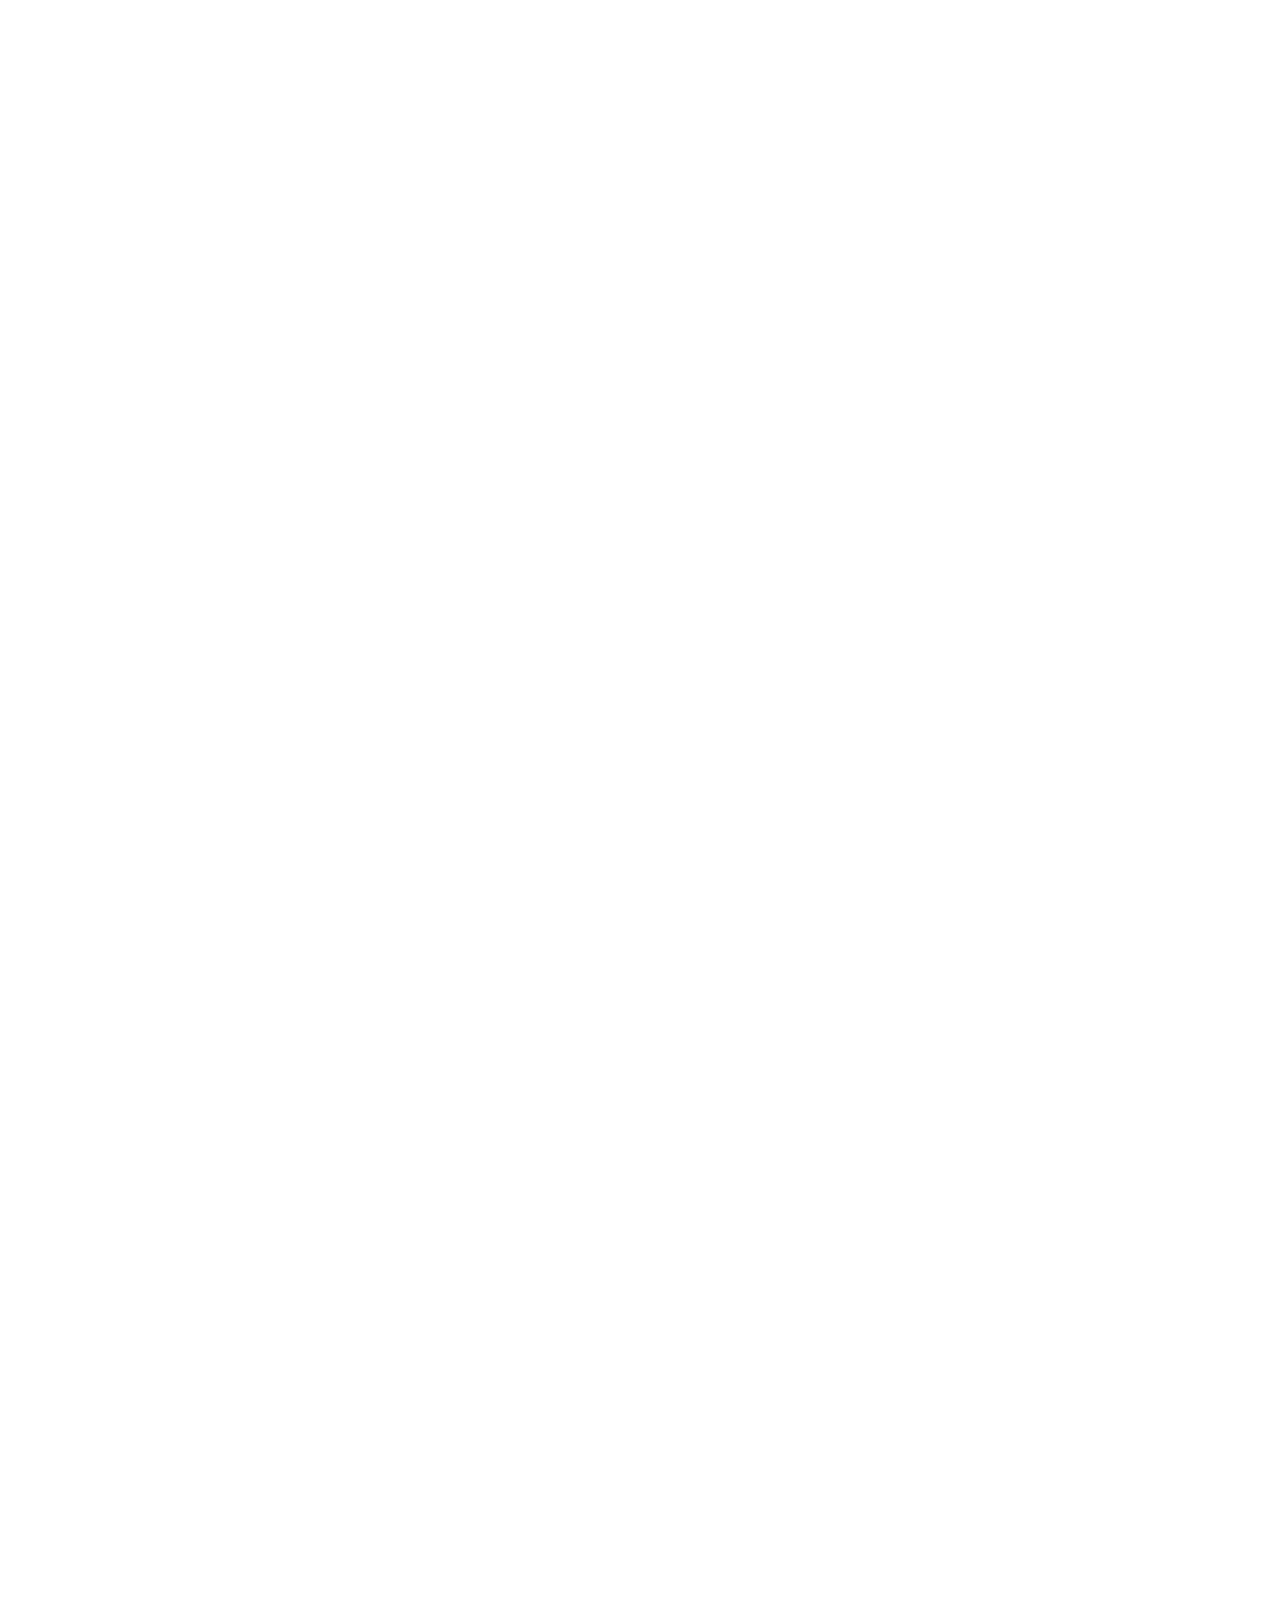
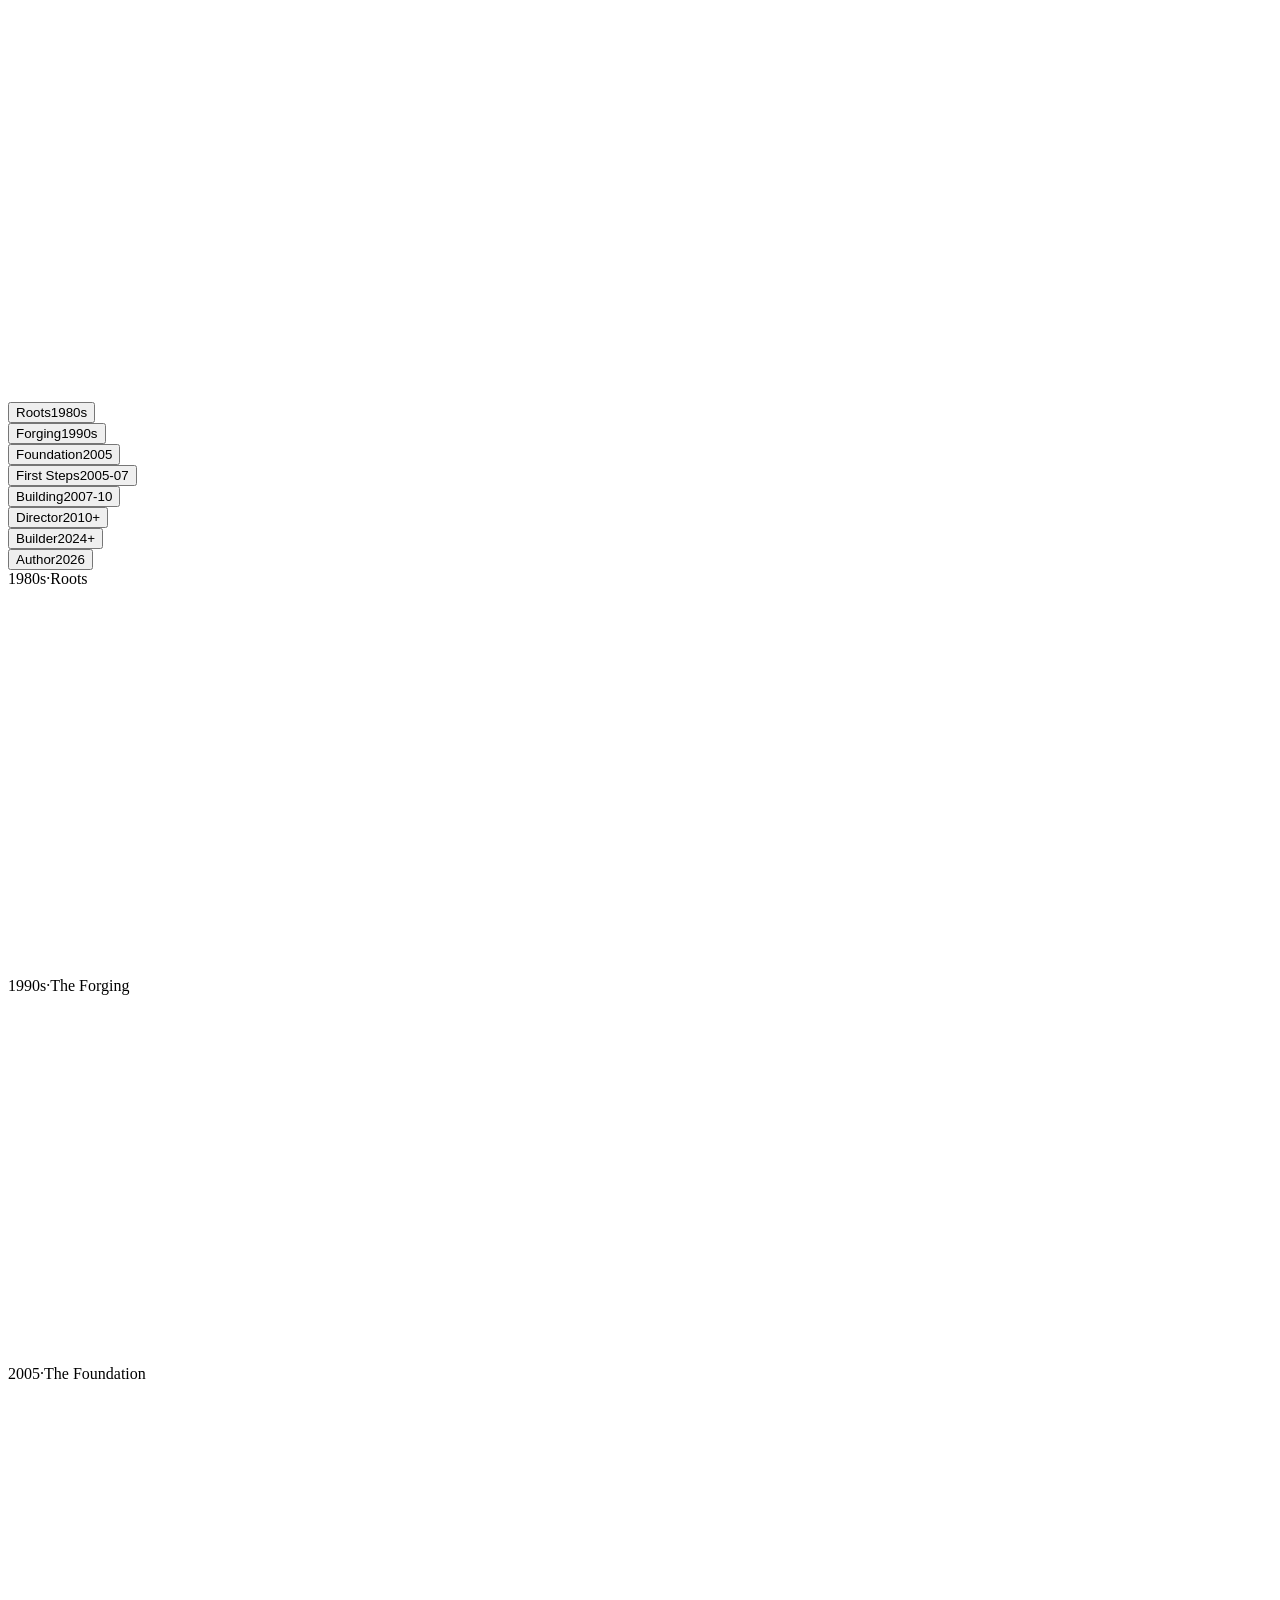
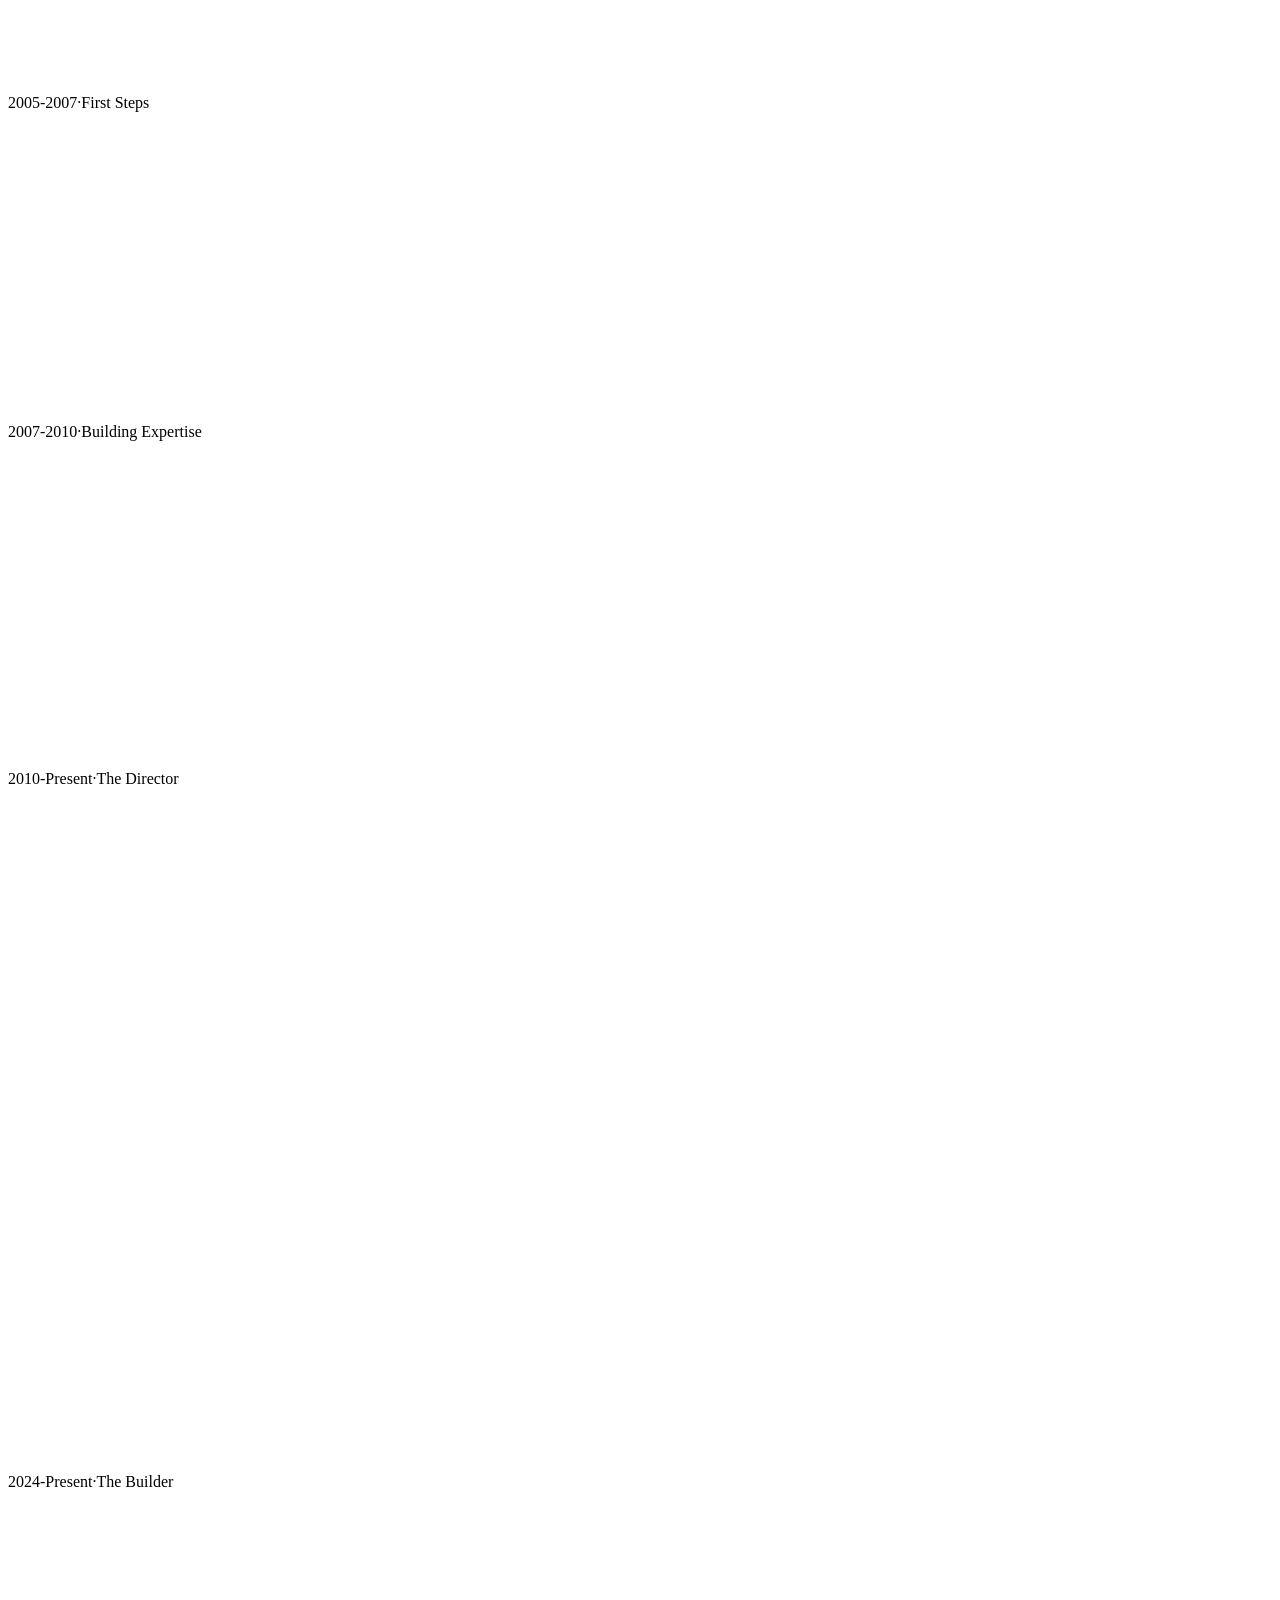
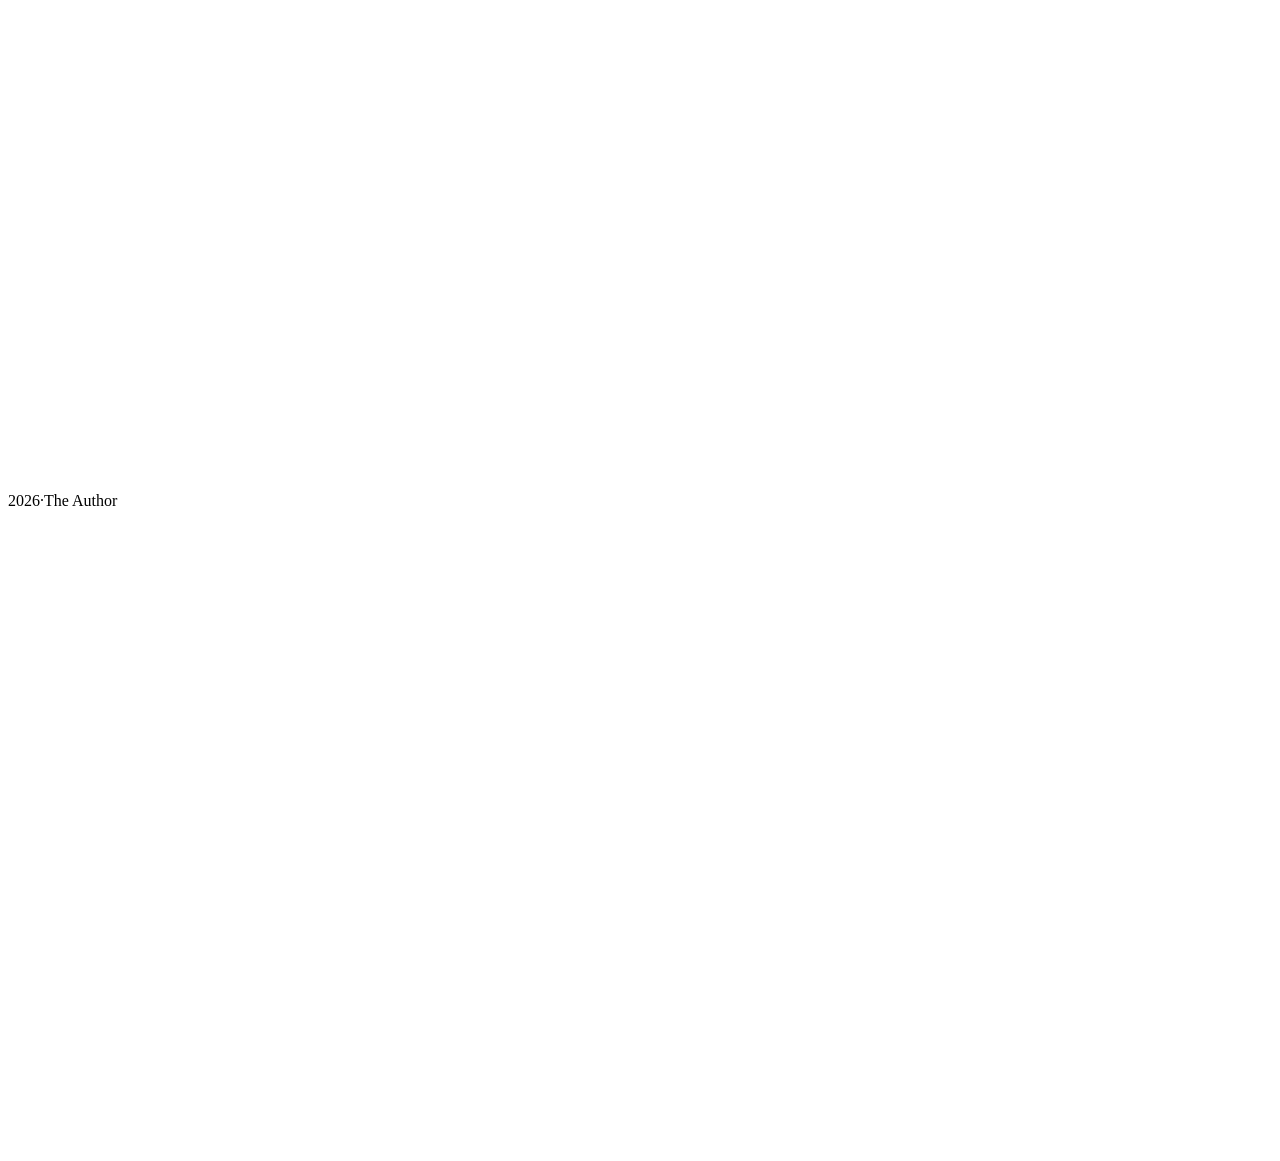
==== index.html @ b2d42f62 "Deploy personal portfolio website" ====
<!DOCTYPE html><!--eFrPJPmHmea_hoMOXpNNW--><html lang="en"><head><meta charSet="utf-8"/><meta name="viewport" content="width=device-width, initial-scale=1"/><link rel="preload" href="/github.io/_next/static/media/797e433ab948586e-s.p.479bea2b.woff2" as="font" crossorigin="" type="font/woff2"/><link rel="preload" href="/github.io/_next/static/media/caa3a2e1cccd8315-s.p.3b6cae6d.woff2" as="font" crossorigin="" type="font/woff2"/><link rel="preload" as="image" href="/github.io/images/illustrations/hero-portrait.png"/><link rel="preload" as="image" href="/github.io/images/illustrations/childhood.png"/><link rel="preload" as="image" href="/github.io/images/illustrations/sainik.png"/><link rel="preload" as="image" href="/github.io/images/illustrations/graduation.png"/><link rel="preload" as="image" href="/github.io/images/illustrations/sutherland.png"/><link rel="preload" as="image" href="/github.io/images/illustrations/knoah.png"/><link rel="preload" as="image" href="/github.io/images/illustrations/director.png"/><link rel="preload" as="image" href="/github.io/images/illustrations/denial-doctor.png"/><link rel="preload" as="image" href="/github.io/images/illustrations/author.png"/><link rel="stylesheet" href="/github.io/_next/static/chunks/a7d5d0791c8c6223.css" data-precedence="next"/><link rel="stylesheet" href="/github.io/_next/static/chunks/7d61d941de2a1271.css" data-precedence="next"/><link rel="preload" as="script" fetchPriority="low" href="/github.io/_next/static/chunks/c39637bc9d8cb116.js"/><script src="/github.io/_next/static/chunks/771dedee3f5e1621.js" async=""></script><script src="/github.io/_next/static/chunks/12015a472469f6fb.js" async=""></script><script src="/github.io/_next/static/chunks/turbopack-f54298e5271781c5.js" async=""></script><script src="/github.io/_next/static/chunks/2f236954d6a65e12.js" async=""></script><script src="/github.io/_next/static/chunks/4b935edd0cea1ee3.js" async=""></script><script src="/github.io/_next/static/chunks/1c577ec45ff4c3f3.js" async=""></script><script src="/github.io/_next/static/chunks/163d9e8015c7da01.js" async=""></script><meta name="next-size-adjust" content=""/><title>Rajesh Kantubhukta | RCM Director, Builder, Author</title><meta name="description" content="16 Years Transforming US Healthcare RCM Through AI-Driven Solutions. Director of Revenue Cycle Operations, Founder of Denial Doctor, Author of The $50K Leak."/><meta name="author" content="Rajesh Kantubhukta"/><meta name="keywords" content="Rajesh Kantubhukta,RCM Director,Revenue Cycle Management,Healthcare AI,Denial Doctor,The $50K Leak,Dharma Solutions"/><meta property="og:title" content="Rajesh Kantubhukta | RCM Director, Builder, Author"/><meta property="og:description" content="16 Years Transforming US Healthcare RCM Through AI-Driven Solutions"/><meta property="og:type" content="website"/><meta name="twitter:card" content="summary"/><meta name="twitter:title" content="Rajesh Kantubhukta | RCM Director, Builder, Author"/><meta name="twitter:description" content="16 Years Transforming US Healthcare RCM Through AI-Driven Solutions"/><link rel="icon" href="/logo.svg"/><script src="/github.io/_next/static/chunks/a6dad97d9634a72d.js" noModule=""></script></head><body class="geist_a71539c9-module__T19VSG__variable geist_mono_8d43a2aa-module__8Li5zG__variable antialiased bg-background text-foreground"><div hidden=""><!--$--><!--/$--></div><div class="min-h-screen bg-[#0a0a0f] text-[#f5f5f5]"><section class="relative min-h-screen flex items-center justify-center overflow-hidden"><div class="absolute inset-0 bg-gradient-to-b from-[#0a0a0f] via-[#0d1117] to-[#0a0a0f]"></div><div class="absolute inset-0 bg-[radial-gradient(ellipse_at_center,rgba(196,148,58,0.06)_0%,transparent_70%)]"></div><canvas class="absolute inset-0 z-0 pointer-events-none" aria-hidden="true"></canvas><div class="relative z-10 w-full max-w-7xl mx-auto px-4 sm:px-6 lg:px-8 flex flex-col lg:flex-row items-center justify-between gap-8 lg:gap-16"><div class="flex-1 text-center lg:text-left"><div style="opacity:0;transform:translateY(30px)"><p class="text-[#e5b94e] font-mono text-sm sm:text-base tracking-[0.3em] uppercase mb-4 opacity-80">Director · Builder · Author</p></div><h1 class="font-mono text-5xl sm:text-6xl md:text-7xl lg:text-8xl font-bold text-[#c4943a] gold-text-glow tracking-tight" style="opacity:0;transform:translateY(40px)">RAJESH</h1><div style="opacity:0;transform:translateY(30px)"><p class="text-xl sm:text-2xl md:text-3xl font-light text-[#f5f5f5]/80 mt-2 tracking-wide">Kantubhukta</p></div><div style="opacity:0;transform:translateY(30px)"><p class="text-[#d4a843] text-base sm:text-lg md:text-xl mt-6 font-mono">Director of Revenue Cycle Operations</p></div><div class="mt-6 min-h-[3rem]" style="opacity:0"><p class="text-[#a3a3a3] text-sm sm:text-base md:text-lg leading-relaxed max-w-xl mx-auto lg:mx-0"><span class="typewriter-cursor text-[#c4943a]">|</span></p></div><div class="mt-10" style="opacity:0;transform:translateY(20px)"><button class="group inline-flex items-center gap-3 px-8 py-4 border border-[#c4943a]/40 rounded-full text-[#c4943a] hover:bg-[#c4943a]/10 transition-all duration-500 hover:border-[#c4943a]/70 hover:shadow-[0_0_30px_rgba(196,148,58,0.15)]"><span class="font-mono text-sm tracking-wider uppercase">Explore My Journey</span><svg xmlns="http://www.w3.org/2000/svg" width="24" height="24" viewBox="0 0 24 24" fill="none" stroke="currentColor" stroke-width="2" stroke-linecap="round" stroke-linejoin="round" class="lucide lucide-chevron-down w-4 h-4 group-hover:translate-y-1 transition-transform duration-300" aria-hidden="true"><path d="m6 9 6 6 6-6"></path></svg></button></div></div><div class="flex-shrink-0" style="opacity:0;transform:translateX(50px) scale(0.8)"><div class="relative w-64 h-64 sm:w-72 sm:h-72 md:w-80 md:h-80 lg:w-96 lg:h-96"><div class="absolute inset-0 rounded-full" style="background:radial-gradient(circle, rgba(196,148,58,0.15) 0%, rgba(196,148,58,0.03) 40%, transparent 65%)"></div><div class="absolute inset-3 rounded-full border-2 border-[#c4943a]/15"><div class="absolute w-1.5 h-1.5 rounded-full bg-[#c4943a]/30" style="left:50%;top:-3px;transform-origin:0 50%;transform:rotate(0deg) translateY(0)"></div><div class="absolute w-1.5 h-1.5 rounded-full bg-[#c4943a]/30" style="left:50%;top:-3px;transform-origin:0 50%;transform:rotate(45deg) translateY(0)"></div><div class="absolute w-1.5 h-1.5 rounded-full bg-[#c4943a]/30" style="left:50%;top:-3px;transform-origin:0 50%;transform:rotate(90deg) translateY(0)"></div><div class="absolute w-1.5 h-1.5 rounded-full bg-[#c4943a]/30" style="left:50%;top:-3px;transform-origin:0 50%;transform:rotate(135deg) translateY(0)"></div><div class="absolute w-1.5 h-1.5 rounded-full bg-[#c4943a]/30" style="left:50%;top:-3px;transform-origin:0 50%;transform:rotate(180deg) translateY(0)"></div><div class="absolute w-1.5 h-1.5 rounded-full bg-[#c4943a]/30" style="left:50%;top:-3px;transform-origin:0 50%;transform:rotate(225deg) translateY(0)"></div><div class="absolute w-1.5 h-1.5 rounded-full bg-[#c4943a]/30" style="left:50%;top:-3px;transform-origin:0 50%;transform:rotate(270deg) translateY(0)"></div><div class="absolute w-1.5 h-1.5 rounded-full bg-[#c4943a]/30" style="left:50%;top:-3px;transform-origin:0 50%;transform:rotate(315deg) translateY(0)"></div></div><div class="absolute inset-6 rounded-full overflow-hidden border-2 border-[#c4943a]/25 bg-[#0d1117]"><img src="/github.io/images/illustrations/hero-portrait.png" alt="Rajesh Kantubhukta" class="w-full h-full object-cover object-center" style="opacity:0;transform:scale(1.1)"/></div><div class="absolute -top-2 -right-2 w-14 h-14 border-t-2 border-r-2 border-[#c4943a]/25 rounded-tr-3xl"></div><div class="absolute -bottom-2 -left-2 w-14 h-14 border-b-2 border-l-2 border-[#c4943a]/25 rounded-bl-3xl"></div><div class="absolute top-2 right-8 w-2 h-2 rounded-full bg-[#c4943a]/40"></div><div class="absolute bottom-4 left-6 w-1.5 h-1.5 rounded-full bg-[#e5b94e]/30"></div></div></div></div><div class="absolute bottom-8 left-1/2 -translate-x-1/2 z-10" style="opacity:0"><div class="w-5 h-8 rounded-full border border-[#c4943a]/30 flex items-start justify-center p-1"><div class="w-1 h-2 rounded-full bg-[#c4943a]/60"></div></div></div></section><div id="journey-start" class="flex"><div class="hidden lg:flex sticky top-0 h-screen w-[30%] max-w-[360px] flex-col items-center justify-center py-8"><div class="absolute inset-0 flex items-center justify-center pointer-events-none"><div class="opacity-[0.06]" style="opacity:0;transform:translateY(10px) scale(0.85)"><svg class="w-52 h-auto" viewBox="0 0 120 150" fill="none"><defs><linearGradient id="skinGrad-child" x1="0%" y1="0%" x2="0%" y2="100%"><stop offset="0%" stop-color="#F0C8A0"></stop><stop offset="100%" stop-color="#E8B88A"></stop></linearGradient></defs><g opacity="0" style="transform:translateY(10px);transform-origin:50% 50%;transform-box:fill-box"><g><path d="M28 44
          Q34 10 52 4
          L56 12 L59 2
          L63 12 L67 5
          L70 13 L74 7
          Q86 14 92 44" fill="#1a1a2e" stroke="#1a1a2e" stroke-width="2"></path><path d="M54 12 L58 8 L62 12" fill="#2d2d4a" opacity="0.3"></path><path d="M29 44 Q26 50 32 56" fill="#1a1a2e" stroke="#1a1a2e" stroke-width="1.5"></path><path d="M91 44 Q94 50 88 56" fill="#1a1a2e" stroke="#1a1a2e" stroke-width="1.5"></path></g><g><path d="M32 43.5
            Q30 33 44.599999999999994 18
            Q60 15 75.4 18
            Q90 33 88 43.5
            Q90 55.5 78.2 67.5
            Q69.8 81 60 83
            Q50.2 81 41.8 67.5
            Q30 55.5 32 43.5 Z" fill="url(#skinGrad-child)" stroke="#1a1a2e" stroke-width="2.5"></path><ellipse cx="31" cy="50" rx="3.5" ry="5" fill="#E8B88A" stroke="#1a1a2e" stroke-width="1.5"></ellipse><ellipse cx="89" cy="50" rx="3.5" ry="5" fill="#E8B88A" stroke="#1a1a2e" stroke-width="1.5"></ellipse><ellipse cx="44.599999999999994" cy="55.5" rx="5" ry="3" fill="#FFB0A0" opacity="0.25"></ellipse><ellipse cx="75.4" cy="55.5" rx="5" ry="3" fill="#FFB0A0" opacity="0.25"></ellipse><g><ellipse cx="53.5" cy="46" rx="6" ry="7" fill="#FFFFFF" stroke="#1a1a2e" stroke-width="2.5"></ellipse><path d="M47.5 42.4 Q53.5 37.8 59.5 42.4" fill="#C09060" opacity="0.3"></path><ellipse cx="54" cy="47" rx="4.2" ry="5.4" fill="#3d2b1f"></ellipse><ellipse cx="53" cy="44.8" rx="3.5" ry="3" fill="#7B5C4B" opacity="0.5"></ellipse><circle cx="54" cy="47" r="1.6" fill="#000000"></circle><circle cx="51.5" cy="43.84" r="2" fill="#FFFFFF"></circle><circle cx="55" cy="48.4" r="1" fill="#FFFFFF" opacity="0.8"></circle><path d="M46.5 41.8 Q53.5 37.6 60.5 41.8" stroke="#1a1a2e" stroke-width="3" fill="none" stroke-linecap="round"></path><path d="M60.5 41.8 L62.5 39.4" stroke="#1a1a2e" stroke-width="1.5" fill="none" stroke-linecap="round"></path></g><g><ellipse cx="66.5" cy="46" rx="6" ry="7" fill="#FFFFFF" stroke="#1a1a2e" stroke-width="2.5"></ellipse><path d="M60.5 42.4 Q66.5 37.8 72.5 42.4" fill="#C09060" opacity="0.3"></path><ellipse cx="67" cy="47" rx="4.2" ry="5.4" fill="#3d2b1f"></ellipse><ellipse cx="66" cy="44.8" rx="3.5" ry="3" fill="#7B5C4B" opacity="0.5"></ellipse><circle cx="67" cy="47" r="1.6" fill="#000000"></circle><circle cx="64.5" cy="43.84" r="2" fill="#FFFFFF"></circle><circle cx="68" cy="48.4" r="1" fill="#FFFFFF" opacity="0.8"></circle><path d="M59.5 41.8 Q66.5 37.6 73.5 41.8" stroke="#1a1a2e" stroke-width="3" fill="none" stroke-linecap="round"></path><path d="M59.5 41.8 L57.5 39.4" stroke="#1a1a2e" stroke-width="1.5" fill="none" stroke-linecap="round"></path></g><path d="M46.5 37 Q53.5 31.6 60.5 37.6" stroke="#1a1a2e" stroke-width="3" fill="none" stroke-linecap="round"></path><path d="M59.5 37.6 Q66.5 31.6 73.5 37" stroke="#1a1a2e" stroke-width="3" fill="none" stroke-linecap="round"></path><path d="M59 55 L62 58" stroke="#C09060" stroke-width="1.2" fill="none" stroke-linecap="round"></path><path d="M57 63 Q60 66 63 63" stroke="#D08070" stroke-width="1.2" fill="none" stroke-linecap="round"></path></g><rect x="55" y="78" width="10" height="6" fill="#E8B88A" stroke="#1a1a2e" stroke-width="1.5"></rect><path d="M55 84 L65 84" stroke="#C09060" stroke-width="1.5" opacity="0.3"></path><g style="transform-origin:60px 84px"><g><path d="M40 84
          L37 89
          L42 112
          L78 112
          L83 89
          L80 84 Z" fill="#F5D040" stroke="#1a1a2e" stroke-width="2"></path><path d="M53 85 L50 81 L56 89 L60 86
          L64 89 L70 81 L67 85" fill="#F0F0F5" stroke="#1a1a2e" stroke-width="1.5"></path><circle cx="60" cy="94" r="1.2" fill="#1a1a2e" opacity="0.4"></circle><circle cx="60" cy="102" r="1.2" fill="#1a1a2e" opacity="0.4"></circle><path d="M42 112
          L57 127
          L63 127
          L78 112 Z" fill="#3B5998" stroke="#1a1a2e" stroke-width="2"></path><line x1="60" y1="112" x2="60" y2="127" stroke="#1a1a2e" stroke-width="1" opacity="0.3"></line></g><g><path d="M40 88
                  Q32 95.2 36 104.4" stroke="#1a1a2e" stroke-width="2.5" fill="none" stroke-linecap="round"></path><circle cx="36" cy="104.4" r="4" fill="#E8B88A" stroke="#1a1a2e" stroke-width="1.5"></circle><path d="M80 88
                  Q88 95.2 84 104.4" stroke="#1a1a2e" stroke-width="2.5" fill="none" stroke-linecap="round"></path><circle cx="84" cy="104.4" r="4" fill="#E8B88A" stroke="#1a1a2e" stroke-width="1.5"></circle></g><g><path d="M53.4 112
                L51.6 142" stroke="#1a1a2e" stroke-width="4.5" fill="none" stroke-linecap="round"></path><path d="M66.6 112
                L68.4 142" stroke="#1a1a2e" stroke-width="4.5" fill="none" stroke-linecap="round"></path><ellipse cx="51.6" cy="144" rx="6" ry="3" fill="#1a1a2e" stroke="#1a1a2e" stroke-width="1.5"></ellipse><ellipse cx="68.4" cy="144" rx="6" ry="3" fill="#1a1a2e" stroke="#1a1a2e" stroke-width="1.5"></ellipse></g></g></g></svg></div></div><div class="relative z-10 mb-6" style="opacity:0;transform:translateY(10px) scale(0.9)"><div class="w-20 h-auto flex items-center justify-center"><svg class="w-16 h-auto" viewBox="0 0 120 150" fill="none"><defs><linearGradient id="skinGrad-child" x1="0%" y1="0%" x2="0%" y2="100%"><stop offset="0%" stop-color="#F0C8A0"></stop><stop offset="100%" stop-color="#E8B88A"></stop></linearGradient></defs><g opacity="0" style="transform:translateY(10px);transform-origin:50% 50%;transform-box:fill-box"><g><path d="M28 44
          Q34 10 52 4
          L56 12 L59 2
          L63 12 L67 5
          L70 13 L74 7
          Q86 14 92 44" fill="#1a1a2e" stroke="#1a1a2e" stroke-width="2"></path><path d="M54 12 L58 8 L62 12" fill="#2d2d4a" opacity="0.3"></path><path d="M29 44 Q26 50 32 56" fill="#1a1a2e" stroke="#1a1a2e" stroke-width="1.5"></path><path d="M91 44 Q94 50 88 56" fill="#1a1a2e" stroke="#1a1a2e" stroke-width="1.5"></path></g><g><path d="M32 43.5
            Q30 33 44.599999999999994 18
            Q60 15 75.4 18
            Q90 33 88 43.5
            Q90 55.5 78.2 67.5
            Q69.8 81 60 83
            Q50.2 81 41.8 67.5
            Q30 55.5 32 43.5 Z" fill="url(#skinGrad-child)" stroke="#1a1a2e" stroke-width="2.5"></path><ellipse cx="31" cy="50" rx="3.5" ry="5" fill="#E8B88A" stroke="#1a1a2e" stroke-width="1.5"></ellipse><ellipse cx="89" cy="50" rx="3.5" ry="5" fill="#E8B88A" stroke="#1a1a2e" stroke-width="1.5"></ellipse><ellipse cx="44.599999999999994" cy="55.5" rx="5" ry="3" fill="#FFB0A0" opacity="0.25"></ellipse><ellipse cx="75.4" cy="55.5" rx="5" ry="3" fill="#FFB0A0" opacity="0.25"></ellipse><g><ellipse cx="53.5" cy="46" rx="6" ry="7" fill="#FFFFFF" stroke="#1a1a2e" stroke-width="2.5"></ellipse><path d="M47.5 42.4 Q53.5 37.8 59.5 42.4" fill="#C09060" opacity="0.3"></path><ellipse cx="54" cy="47" rx="4.2" ry="5.4" fill="#3d2b1f"></ellipse><ellipse cx="53" cy="44.8" rx="3.5" ry="3" fill="#7B5C4B" opacity="0.5"></ellipse><circle cx="54" cy="47" r="1.6" fill="#000000"></circle><circle cx="51.5" cy="43.84" r="2" fill="#FFFFFF"></circle><circle cx="55" cy="48.4" r="1" fill="#FFFFFF" opacity="0.8"></circle><path d="M46.5 41.8 Q53.5 37.6 60.5 41.8" stroke="#1a1a2e" stroke-width="3" fill="none" stroke-linecap="round"></path><path d="M60.5 41.8 L62.5 39.4" stroke="#1a1a2e" stroke-width="1.5" fill="none" stroke-linecap="round"></path></g><g><ellipse cx="66.5" cy="46" rx="6" ry="7" fill="#FFFFFF" stroke="#1a1a2e" stroke-width="2.5"></ellipse><path d="M60.5 42.4 Q66.5 37.8 72.5 42.4" fill="#C09060" opacity="0.3"></path><ellipse cx="67" cy="47" rx="4.2" ry="5.4" fill="#3d2b1f"></ellipse><ellipse cx="66" cy="44.8" rx="3.5" ry="3" fill="#7B5C4B" opacity="0.5"></ellipse><circle cx="67" cy="47" r="1.6" fill="#000000"></circle><circle cx="64.5" cy="43.84" r="2" fill="#FFFFFF"></circle><circle cx="68" cy="48.4" r="1" fill="#FFFFFF" opacity="0.8"></circle><path d="M59.5 41.8 Q66.5 37.6 73.5 41.8" stroke="#1a1a2e" stroke-width="3" fill="none" stroke-linecap="round"></path><path d="M59.5 41.8 L57.5 39.4" stroke="#1a1a2e" stroke-width="1.5" fill="none" stroke-linecap="round"></path></g><path d="M46.5 37 Q53.5 31.6 60.5 37.6" stroke="#1a1a2e" stroke-width="3" fill="none" stroke-linecap="round"></path><path d="M59.5 37.6 Q66.5 31.6 73.5 37" stroke="#1a1a2e" stroke-width="3" fill="none" stroke-linecap="round"></path><path d="M59 55 L62 58" stroke="#C09060" stroke-width="1.2" fill="none" stroke-linecap="round"></path><path d="M57 63 Q60 66 63 63" stroke="#D08070" stroke-width="1.2" fill="none" stroke-linecap="round"></path></g><rect x="55" y="78" width="10" height="6" fill="#E8B88A" stroke="#1a1a2e" stroke-width="1.5"></rect><path d="M55 84 L65 84" stroke="#C09060" stroke-width="1.5" opacity="0.3"></path><g style="transform-origin:60px 84px"><g><path d="M40 84
          L37 89
          L42 112
          L78 112
          L83 89
          L80 84 Z" fill="#F5D040" stroke="#1a1a2e" stroke-width="2"></path><path d="M53 85 L50 81 L56 89 L60 86
          L64 89 L70 81 L67 85" fill="#F0F0F5" stroke="#1a1a2e" stroke-width="1.5"></path><circle cx="60" cy="94" r="1.2" fill="#1a1a2e" opacity="0.4"></circle><circle cx="60" cy="102" r="1.2" fill="#1a1a2e" opacity="0.4"></circle><path d="M42 112
          L57 127
          L63 127
          L78 112 Z" fill="#3B5998" stroke="#1a1a2e" stroke-width="2"></path><line x1="60" y1="112" x2="60" y2="127" stroke="#1a1a2e" stroke-width="1" opacity="0.3"></line></g><g><path d="M40 88
                  Q32 95.2 36 104.4" stroke="#1a1a2e" stroke-width="2.5" fill="none" stroke-linecap="round"></path><circle cx="36" cy="104.4" r="4" fill="#E8B88A" stroke="#1a1a2e" stroke-width="1.5"></circle><path d="M80 88
                  Q88 95.2 84 104.4" stroke="#1a1a2e" stroke-width="2.5" fill="none" stroke-linecap="round"></path><circle cx="84" cy="104.4" r="4" fill="#E8B88A" stroke="#1a1a2e" stroke-width="1.5"></circle></g><g><path d="M53.4 112
                L51.6 142" stroke="#1a1a2e" stroke-width="4.5" fill="none" stroke-linecap="round"></path><path d="M66.6 112
                L68.4 142" stroke="#1a1a2e" stroke-width="4.5" fill="none" stroke-linecap="round"></path><ellipse cx="51.6" cy="144" rx="6" ry="3" fill="#1a1a2e" stroke="#1a1a2e" stroke-width="1.5"></ellipse><ellipse cx="68.4" cy="144" rx="6" ry="3" fill="#1a1a2e" stroke="#1a1a2e" stroke-width="1.5"></ellipse></g></g></g></svg></div><div class="text-center mt-1"><span class="font-mono text-[10px] tracking-[0.2em] uppercase text-[#c4943a]/40">Roots</span></div></div><div class="relative z-10 flex flex-col items-center gap-0"><div class="flex flex-col items-center"><button class="group relative flex items-center gap-3 cursor-pointer" aria-label="Navigate to Roots section"><div class="relative"><div class="w-3 h-3 rounded-full border-2 transition-colors duration-300 border-[#c4943a] bg-[#c4943a] timeline-dot-active"></div><div class="absolute -inset-2 rounded-full border border-[#c4943a]/30"></div></div><div class="flex flex-col items-start"><span class="font-mono text-xs tracking-wider transition-colors duration-300 whitespace-nowrap text-[#c4943a] group-hover:text-[#c4943a]/80">Roots</span><span class="font-mono text-[10px] tracking-wider transition-colors duration-300 whitespace-nowrap text-[#c4943a]/60">1980s</span></div></button></div><div class="flex flex-col items-center"><div class="relative w-px h-8"><div class="absolute inset-0 bg-[#c4943a]/10"></div><div class="absolute top-0 left-0 right-0 bg-[#c4943a]/50" style="height:0%"></div></div><button class="group relative flex items-center gap-3 cursor-pointer" aria-label="Navigate to Forging section"><div class="relative"><div class="w-3 h-3 rounded-full border-2 transition-colors duration-300 border-[#c4943a]/20 bg-transparent"></div></div><div class="flex flex-col items-start"><span class="font-mono text-xs tracking-wider transition-colors duration-300 whitespace-nowrap text-[#a3a3a3]/50 group-hover:text-[#c4943a]/80">Forging</span><span class="font-mono text-[10px] tracking-wider transition-colors duration-300 whitespace-nowrap text-[#a3a3a3]/30">1990s</span></div></button></div><div class="flex flex-col items-center"><div class="relative w-px h-8"><div class="absolute inset-0 bg-[#c4943a]/10"></div><div class="absolute top-0 left-0 right-0 bg-[#c4943a]/50" style="height:0%"></div></div><button class="group relative flex items-center gap-3 cursor-pointer" aria-label="Navigate to Foundation section"><div class="relative"><div class="w-3 h-3 rounded-full border-2 transition-colors duration-300 border-[#c4943a]/20 bg-transparent"></div></div><div class="flex flex-col items-start"><span class="font-mono text-xs tracking-wider transition-colors duration-300 whitespace-nowrap text-[#a3a3a3]/50 group-hover:text-[#c4943a]/80">Foundation</span><span class="font-mono text-[10px] tracking-wider transition-colors duration-300 whitespace-nowrap text-[#a3a3a3]/30">2005</span></div></button></div><div class="flex flex-col items-center"><div class="relative w-px h-8"><div class="absolute inset-0 bg-[#c4943a]/10"></div><div class="absolute top-0 left-0 right-0 bg-[#c4943a]/50" style="height:0%"></div></div><button class="group relative flex items-center gap-3 cursor-pointer" aria-label="Navigate to First Steps section"><div class="relative"><div class="w-3 h-3 rounded-full border-2 transition-colors duration-300 border-[#c4943a]/20 bg-transparent"></div></div><div class="flex flex-col items-start"><span class="font-mono text-xs tracking-wider transition-colors duration-300 whitespace-nowrap text-[#a3a3a3]/50 group-hover:text-[#c4943a]/80">First Steps</span><span class="font-mono text-[10px] tracking-wider transition-colors duration-300 whitespace-nowrap text-[#a3a3a3]/30">2005-07</span></div></button></div><div class="flex flex-col items-center"><div class="relative w-px h-8"><div class="absolute inset-0 bg-[#c4943a]/10"></div><div class="absolute top-0 left-0 right-0 bg-[#c4943a]/50" style="height:0%"></div></div><button class="group relative flex items-center gap-3 cursor-pointer" aria-label="Navigate to Building section"><div class="relative"><div class="w-3 h-3 rounded-full border-2 transition-colors duration-300 border-[#c4943a]/20 bg-transparent"></div></div><div class="flex flex-col items-start"><span class="font-mono text-xs tracking-wider transition-colors duration-300 whitespace-nowrap text-[#a3a3a3]/50 group-hover:text-[#c4943a]/80">Building</span><span class="font-mono text-[10px] tracking-wider transition-colors duration-300 whitespace-nowrap text-[#a3a3a3]/30">2007-10</span></div></button></div><div class="flex flex-col items-center"><div class="relative w-px h-8"><div class="absolute inset-0 bg-[#c4943a]/10"></div><div class="absolute top-0 left-0 right-0 bg-[#c4943a]/50" style="height:0%"></div></div><button class="group relative flex items-center gap-3 cursor-pointer" aria-label="Navigate to Director section"><div class="relative"><div class="w-3 h-3 rounded-full border-2 transition-colors duration-300 border-[#c4943a]/20 bg-transparent"></div></div><div class="flex flex-col items-start"><span class="font-mono text-xs tracking-wider transition-colors duration-300 whitespace-nowrap text-[#a3a3a3]/50 group-hover:text-[#c4943a]/80">Director</span><span class="font-mono text-[10px] tracking-wider transition-colors duration-300 whitespace-nowrap text-[#a3a3a3]/30">2010+</span></div></button></div><div class="flex flex-col items-center"><div class="relative w-px h-8"><div class="absolute inset-0 bg-[#c4943a]/10"></div><div class="absolute top-0 left-0 right-0 bg-[#c4943a]/50" style="height:0%"></div></div><button class="group relative flex items-center gap-3 cursor-pointer" aria-label="Navigate to Builder section"><div class="relative"><div class="w-3 h-3 rounded-full border-2 transition-colors duration-300 border-[#c4943a]/20 bg-transparent"></div></div><div class="flex flex-col items-start"><span class="font-mono text-xs tracking-wider transition-colors duration-300 whitespace-nowrap text-[#a3a3a3]/50 group-hover:text-[#c4943a]/80">Builder</span><span class="font-mono text-[10px] tracking-wider transition-colors duration-300 whitespace-nowrap text-[#a3a3a3]/30">2024+</span></div></button></div><div class="flex flex-col items-center"><div class="relative w-px h-8"><div class="absolute inset-0 bg-[#c4943a]/10"></div><div class="absolute top-0 left-0 right-0 bg-[#c4943a]/50" style="height:0%"></div></div><button class="group relative flex items-center gap-3 cursor-pointer" aria-label="Navigate to Author section"><div class="relative"><div class="w-3 h-3 rounded-full border-2 transition-colors duration-300 border-[#c4943a]/20 bg-transparent"></div></div><div class="flex flex-col items-start"><span class="font-mono text-xs tracking-wider transition-colors duration-300 whitespace-nowrap text-[#a3a3a3]/50 group-hover:text-[#c4943a]/80">Author</span><span class="font-mono text-[10px] tracking-wider transition-colors duration-300 whitespace-nowrap text-[#a3a3a3]/30">2026</span></div></button></div></div></div><div class="w-full lg:w-[70%] lg:ml-auto"><div><div class="lg:hidden px-4 sm:px-6 lg:px-8 pt-8"><div class="lg:hidden flex items-center gap-3 mb-6"><div class="flex items-center gap-2"><div class="w-2 h-2 rounded-full bg-gold timeline-dot-active"></div><div class="h-px w-6 bg-gold/30"></div></div><span class="font-mono text-xs tracking-[0.15em] uppercase text-gold/80">1980s</span><span class="font-mono text-xs text-muted-foreground/50">·</span><span class="font-mono text-xs tracking-wider text-gold/60">Roots</span></div></div><section id="berhampur" class="relative min-h-screen py-16 md:py-24 bg-gradient-to-b from-[#0a0a0f] via-[#0d1117] to-[#0a0a0f]"><div class="absolute inset-0 pointer-events-none" style="background:radial-gradient(ellipse at 30% 50%, rgba(196, 148, 58, 0.04) 0%, transparent 60%)"></div><div class="relative z-10 max-w-5xl mx-auto px-4 sm:px-6 lg:px-8"><div class="flex items-center gap-4 mb-8" style="opacity:0;transform:translateX(-30px)"><div class="h-px flex-1 max-w-[60px] bg-gradient-to-r from-[#c4943a]/60 to-transparent"></div><span class="font-mono text-xs sm:text-sm tracking-[0.2em] uppercase text-[#c4943a]/80">1980s · Berhampur, Odisha</span><div class="h-px flex-1 bg-gradient-to-r from-[#c4943a]/20 to-transparent"></div></div><div class="grid grid-cols-1 lg:grid-cols-2 gap-8 lg:gap-12 items-center"><div class="order-2 lg:order-1" style="opacity:0;transform:scale(0.9)"><div class="relative group"><div class="absolute -inset-1 bg-gradient-to-r from-[#c4943a]/10 via-[#c4943a]/5 to-[#c4943a]/10 rounded-2xl blur-sm group-hover:from-[#c4943a]/15 group-hover:via-[#c4943a]/10 group-hover:to-[#c4943a]/15 transition-all duration-700"></div><div class="relative rounded-2xl overflow-hidden border border-[#c4943a]/10 journey-card"><div class="relative w-full min-h-[320px] flex items-center justify-center overflow-hidden rounded-2xl bg-[#1a1510]"><img src="/github.io/images/illustrations/childhood.png" alt="Childhood in Berhampur, Odisha" class="w-full h-full object-cover object-center"/><div class="absolute bottom-3 left-1/2 -translate-x-1/2"><span class="font-mono text-[10px] tracking-[0.3em] uppercase text-white/50 bg-black/40 px-3 py-1 rounded-full backdrop-blur-sm">Berhampur, Odisha</span></div></div></div></div></div><div class="order-1 lg:order-2"><h2 class="font-mono text-2xl sm:text-3xl md:text-4xl font-bold text-[#e5b94e] gold-text-glow mb-2" style="opacity:0;transform:translateY(20px)">Roots</h2><p class="text-[#a3a3a3] font-mono text-sm sm:text-base mb-6" style="opacity:0;transform:translateY(15px)">Where It All Began</p><div class="relative pl-6 border-l-2 border-[#c4943a]/30 mb-6" style="opacity:0;transform:translateX(-20px)"><svg xmlns="http://www.w3.org/2000/svg" width="24" height="24" viewBox="0 0 24 24" fill="none" stroke="currentColor" stroke-width="2" stroke-linecap="round" stroke-linejoin="round" class="lucide lucide-quote absolute -left-3 -top-1 w-5 h-5 text-[#c4943a]/40 bg-[#0a0a0f]" aria-hidden="true"><path d="M16 3a2 2 0 0 0-2 2v6a2 2 0 0 0 2 2 1 1 0 0 1 1 1v1a2 2 0 0 1-2 2 1 1 0 0 0-1 1v2a1 1 0 0 0 1 1 6 6 0 0 0 6-6V5a2 2 0 0 0-2-2z"></path><path d="M5 3a2 2 0 0 0-2 2v6a2 2 0 0 0 2 2 1 1 0 0 1 1 1v1a2 2 0 0 1-2 2 1 1 0 0 0-1 1v2a1 1 0 0 0 1 1 6 6 0 0 0 6-6V5a2 2 0 0 0-2-2z"></path></svg><p class="text-[#f5f5f5]/80 italic text-sm sm:text-base leading-relaxed">“<!-- -->My mother raised me on one principle: never let your circumstances define your ceiling.<!-- -->”</p></div><div class="space-y-3 mb-6"><p class="text-[#a3a3a3] text-sm sm:text-base leading-relaxed" style="opacity:0;transform:translateY(10px)">Born in the coastal town of Berhampur, Odisha, I grew up in a household where resources were limited but ambition was limitless. My mother was the anchor — a woman of fierce discipline and unwavering conviction.</p><p class="text-[#a3a3a3] text-sm sm:text-base leading-relaxed" style="opacity:0;transform:translateY(10px)">She taught me that character isn&#x27;t built in comfort; it&#x27;s forged in adversity. Every morning was a lesson in discipline, every evening a lesson in hard work. These weren&#x27;t just words — they were lived experiences that shaped every decision I&#x27;d make.</p><p class="text-[#a3a3a3] text-sm sm:text-base leading-relaxed" style="opacity:0;transform:translateY(10px)">From those humble beginnings, I learned the most important lesson of my life: your starting point doesn&#x27;t determine your destination. Your choices do.</p></div><div class="flex flex-wrap gap-2" style="opacity:0;transform:translateY(10px)"><span class="px-3 py-1 text-xs font-mono tracking-wider uppercase border border-[#c4943a]/20 rounded-full text-[#c4943a]/70 bg-[#c4943a]/5">Family</span><span class="px-3 py-1 text-xs font-mono tracking-wider uppercase border border-[#c4943a]/20 rounded-full text-[#c4943a]/70 bg-[#c4943a]/5">Discipline</span><span class="px-3 py-1 text-xs font-mono tracking-wider uppercase border border-[#c4943a]/20 rounded-full text-[#c4943a]/70 bg-[#c4943a]/5">Character</span><span class="px-3 py-1 text-xs font-mono tracking-wider uppercase border border-[#c4943a]/20 rounded-full text-[#c4943a]/70 bg-[#c4943a]/5">Odisha</span></div></div></div></div><div class="absolute bottom-0 left-0 right-0 h-px bg-gradient-to-r from-transparent via-[#c4943a]/10 to-transparent"></div></section></div><div><div class="lg:hidden px-4 sm:px-6 lg:px-8 pt-8"><div class="lg:hidden flex items-center gap-3 mb-6"><div class="flex items-center gap-2"><div class="w-2 h-2 rounded-full bg-gold timeline-dot-active"></div><div class="h-px w-6 bg-gold/30"></div></div><span class="font-mono text-xs tracking-[0.15em] uppercase text-gold/80">1990s</span><span class="font-mono text-xs text-muted-foreground/50">·</span><span class="font-mono text-xs tracking-wider text-gold/60">The Forging</span></div></div><section id="sainik" class="relative min-h-screen py-16 md:py-24 bg-gradient-to-b from-[#0a0a0f] via-[#0d1117] to-[#0a0a0f]"><div class="absolute inset-0 pointer-events-none" style="background:radial-gradient(ellipse at 30% 50%, rgba(139, 105, 20, 0.05) 0%, transparent 60%)"></div><div class="relative z-10 max-w-5xl mx-auto px-4 sm:px-6 lg:px-8"><div class="flex items-center gap-4 mb-8" style="opacity:0;transform:translateX(-30px)"><div class="h-px flex-1 max-w-[60px] bg-gradient-to-r from-[#c4943a]/60 to-transparent"></div><span class="font-mono text-xs sm:text-sm tracking-[0.2em] uppercase text-[#c4943a]/80">1990s · Sainik School</span><div class="h-px flex-1 bg-gradient-to-r from-[#c4943a]/20 to-transparent"></div></div><div class="grid grid-cols-1 lg:grid-cols-2 gap-8 lg:gap-12 items-center"><div class="order-2 lg:order-1" style="opacity:0;transform:scale(0.9)"><div class="relative group"><div class="absolute -inset-1 bg-gradient-to-r from-[#c4943a]/10 via-[#c4943a]/5 to-[#c4943a]/10 rounded-2xl blur-sm group-hover:from-[#c4943a]/15 group-hover:via-[#c4943a]/10 group-hover:to-[#c4943a]/15 transition-all duration-700"></div><div class="relative rounded-2xl overflow-hidden border border-[#c4943a]/10 journey-card"><div class="relative w-full min-h-[320px] flex items-center justify-center overflow-hidden rounded-2xl bg-[#0f1210]"><img src="/github.io/images/illustrations/sainik.png" alt="Sainik School cadet" class="w-full h-full object-cover object-center"/><div class="absolute bottom-3 left-1/2 -translate-x-1/2"><span class="font-mono text-[10px] tracking-[0.3em] uppercase text-white/50 bg-black/40 px-3 py-1 rounded-full backdrop-blur-sm">Sainik School</span></div></div></div></div></div><div class="order-1 lg:order-2"><h2 class="font-mono text-2xl sm:text-3xl md:text-4xl font-bold text-[#d4a843] gold-text-glow mb-2" style="opacity:0;transform:translateY(20px)">The Forging</h2><p class="text-[#a3a3a3] font-mono text-sm sm:text-base mb-6" style="opacity:0;transform:translateY(15px)">Where Discipline Became Second Nature</p><div class="relative pl-6 border-l-2 border-[#c4943a]/30 mb-6" style="opacity:0;transform:translateX(-20px)"><svg xmlns="http://www.w3.org/2000/svg" width="24" height="24" viewBox="0 0 24 24" fill="none" stroke="currentColor" stroke-width="2" stroke-linecap="round" stroke-linejoin="round" class="lucide lucide-quote absolute -left-3 -top-1 w-5 h-5 text-[#c4943a]/40 bg-[#0a0a0f]" aria-hidden="true"><path d="M16 3a2 2 0 0 0-2 2v6a2 2 0 0 0 2 2 1 1 0 0 1 1 1v1a2 2 0 0 1-2 2 1 1 0 0 0-1 1v2a1 1 0 0 0 1 1 6 6 0 0 0 6-6V5a2 2 0 0 0-2-2z"></path><path d="M5 3a2 2 0 0 0-2 2v6a2 2 0 0 0 2 2 1 1 0 0 1 1 1v1a2 2 0 0 1-2 2 1 1 0 0 0-1 1v2a1 1 0 0 0 1 1 6 6 0 0 0 6-6V5a2 2 0 0 0-2-2z"></path></svg><p class="text-[#f5f5f5]/80 italic text-sm sm:text-base leading-relaxed">“<!-- -->Success isn&#x27;t about talent, it&#x27;s about showing up every single day.<!-- -->”</p></div><div class="space-y-3 mb-6"><p class="text-[#a3a3a3] text-sm sm:text-base leading-relaxed" style="opacity:0;transform:translateY(10px)">Sainik School was the crucible that transformed potential into discipline. 5 AM runs, rigid schedules, and absolute accountability — this wasn&#x27;t just education, it was character engineering.</p><p class="text-[#a3a3a3] text-sm sm:text-base leading-relaxed" style="opacity:0;transform:translateY(10px)">Every cadet learned that excellence isn&#x27;t an act, it&#x27;s a habit. The military structure taught me to thrive under pressure, to lead when it&#x27;s hardest, and to never make excuses.</p><p class="text-[#a3a3a3] text-sm sm:text-base leading-relaxed" style="opacity:0;transform:translateY(10px)">Those years gave me something no textbook could: an unshakeable belief that consistency beats talent, every single time. The discipline I learned here became the foundation for every success that followed.</p></div><div class="flex flex-wrap gap-2" style="opacity:0;transform:translateY(10px)"><span class="px-3 py-1 text-xs font-mono tracking-wider uppercase border border-[#c4943a]/20 rounded-full text-[#c4943a]/70 bg-[#c4943a]/5">Military School</span><span class="px-3 py-1 text-xs font-mono tracking-wider uppercase border border-[#c4943a]/20 rounded-full text-[#c4943a]/70 bg-[#c4943a]/5">Discipline</span><span class="px-3 py-1 text-xs font-mono tracking-wider uppercase border border-[#c4943a]/20 rounded-full text-[#c4943a]/70 bg-[#c4943a]/5">Leadership</span><span class="px-3 py-1 text-xs font-mono tracking-wider uppercase border border-[#c4943a]/20 rounded-full text-[#c4943a]/70 bg-[#c4943a]/5">Consistency</span></div></div></div></div><div class="absolute bottom-0 left-0 right-0 h-px bg-gradient-to-r from-transparent via-[#c4943a]/10 to-transparent"></div></section></div><div><div class="lg:hidden px-4 sm:px-6 lg:px-8 pt-8"><div class="lg:hidden flex items-center gap-3 mb-6"><div class="flex items-center gap-2"><div class="w-2 h-2 rounded-full bg-gold timeline-dot-active"></div><div class="h-px w-6 bg-gold/30"></div></div><span class="font-mono text-xs tracking-[0.15em] uppercase text-gold/80">2005</span><span class="font-mono text-xs text-muted-foreground/50">·</span><span class="font-mono text-xs tracking-wider text-gold/60">The Foundation</span></div></div><section id="graduation" class="relative min-h-screen py-16 md:py-24 bg-gradient-to-b from-[#0a0a0f] via-[#111827] to-[#0a0a0f]"><div class="absolute inset-0 pointer-events-none" style="background:radial-gradient(ellipse at 30% 50%, rgba(229, 185, 78, 0.04) 0%, transparent 60%)"></div><div class="relative z-10 max-w-5xl mx-auto px-4 sm:px-6 lg:px-8"><div class="flex items-center gap-4 mb-8" style="opacity:0;transform:translateX(-30px)"><div class="h-px flex-1 max-w-[60px] bg-gradient-to-r from-[#c4943a]/60 to-transparent"></div><span class="font-mono text-xs sm:text-sm tracking-[0.2em] uppercase text-[#c4943a]/80">2005 · Graduation</span><div class="h-px flex-1 bg-gradient-to-r from-[#c4943a]/20 to-transparent"></div></div><div class="grid grid-cols-1 lg:grid-cols-2 gap-8 lg:gap-12 items-center"><div class="order-2 lg:order-1" style="opacity:0;transform:scale(0.9)"><div class="relative group"><div class="absolute -inset-1 bg-gradient-to-r from-[#c4943a]/10 via-[#c4943a]/5 to-[#c4943a]/10 rounded-2xl blur-sm group-hover:from-[#c4943a]/15 group-hover:via-[#c4943a]/10 group-hover:to-[#c4943a]/15 transition-all duration-700"></div><div class="relative rounded-2xl overflow-hidden border border-[#c4943a]/10 journey-card"><div class="relative w-full min-h-[320px] flex items-center justify-center overflow-hidden rounded-2xl bg-[#0d0f1a]"><img src="/github.io/images/illustrations/graduation.png" alt="Graduation celebration" class="w-full h-full object-cover object-center"/><div class="absolute bottom-3 left-1/2 -translate-x-1/2"><span class="font-mono text-[10px] tracking-[0.3em] uppercase text-white/50 bg-black/40 px-3 py-1 rounded-full backdrop-blur-sm">Class of 2005</span></div></div></div></div></div><div class="order-1 lg:order-2"><h2 class="font-mono text-2xl sm:text-3xl md:text-4xl font-bold text-[#e5b94e] gold-text-glow mb-2" style="opacity:0;transform:translateY(20px)">The Foundation</h2><p class="text-[#a3a3a3] font-mono text-sm sm:text-base mb-6" style="opacity:0;transform:translateY(15px)">Engineering the Mindset</p><div class="space-y-3 mb-6"><p class="text-[#a3a3a3] text-sm sm:text-base leading-relaxed" style="opacity:0;transform:translateY(10px)">I pursued Mechanical Engineering with the same rigor that Sainik School had instilled in me. But I didn&#x27;t stop there — while working full-time, I completed my MBA, understanding that technical expertise without business acumen is only half the equation.</p><p class="text-[#a3a3a3] text-sm sm:text-base leading-relaxed" style="opacity:0;transform:translateY(10px)">Engineering taught me to break complex problems into solvable components. My MBA taught me to see the systems those components operate within. Together, they gave me a unique lens: the ability to diagnose operational failures and design solutions that work at scale.</p><p class="text-[#a3a3a3] text-sm sm:text-base leading-relaxed" style="opacity:0;transform:translateY(10px)">This dual foundation — analytical precision and strategic thinking — would prove to be the exact combination the healthcare RCM industry desperately needed.</p></div><div class="flex flex-wrap gap-2" style="opacity:0;transform:translateY(10px)"><span class="px-3 py-1 text-xs font-mono tracking-wider uppercase border border-[#c4943a]/20 rounded-full text-[#c4943a]/70 bg-[#c4943a]/5">Mechanical Engineering</span><span class="px-3 py-1 text-xs font-mono tracking-wider uppercase border border-[#c4943a]/20 rounded-full text-[#c4943a]/70 bg-[#c4943a]/5">MBA</span><span class="px-3 py-1 text-xs font-mono tracking-wider uppercase border border-[#c4943a]/20 rounded-full text-[#c4943a]/70 bg-[#c4943a]/5">Analytical Thinking</span><span class="px-3 py-1 text-xs font-mono tracking-wider uppercase border border-[#c4943a]/20 rounded-full text-[#c4943a]/70 bg-[#c4943a]/5">Systems Design</span></div></div></div></div><div class="absolute bottom-0 left-0 right-0 h-px bg-gradient-to-r from-transparent via-[#c4943a]/10 to-transparent"></div></section></div><div><div class="lg:hidden px-4 sm:px-6 lg:px-8 pt-8"><div class="lg:hidden flex items-center gap-3 mb-6"><div class="flex items-center gap-2"><div class="w-2 h-2 rounded-full bg-gold timeline-dot-active"></div><div class="h-px w-6 bg-gold/30"></div></div><span class="font-mono text-xs tracking-[0.15em] uppercase text-gold/80">2005-2007</span><span class="font-mono text-xs text-muted-foreground/50">·</span><span class="font-mono text-xs tracking-wider text-gold/60">First Steps</span></div></div><section id="sutherland" class="relative min-h-screen py-16 md:py-24 bg-gradient-to-b from-[#0a0a0f] via-[#0d1117] to-[#0a0a0f]"><div class="absolute inset-0 pointer-events-none" style="background:radial-gradient(ellipse at 30% 50%, rgba(196, 148, 58, 0.03) 0%, transparent 60%)"></div><div class="relative z-10 max-w-5xl mx-auto px-4 sm:px-6 lg:px-8"><div class="flex items-center gap-4 mb-8" style="opacity:0;transform:translateX(-30px)"><div class="h-px flex-1 max-w-[60px] bg-gradient-to-r from-[#c4943a]/60 to-transparent"></div><span class="font-mono text-xs sm:text-sm tracking-[0.2em] uppercase text-[#c4943a]/80">2005-2007 · Sutherland Global Services</span><div class="h-px flex-1 bg-gradient-to-r from-[#c4943a]/20 to-transparent"></div></div><div class="grid grid-cols-1 lg:grid-cols-2 gap-8 lg:gap-12 items-center"><div class="order-2 lg:order-1" style="opacity:0;transform:scale(0.9)"><div class="relative group"><div class="absolute -inset-1 bg-gradient-to-r from-[#c4943a]/10 via-[#c4943a]/5 to-[#c4943a]/10 rounded-2xl blur-sm group-hover:from-[#c4943a]/15 group-hover:via-[#c4943a]/10 group-hover:to-[#c4943a]/15 transition-all duration-700"></div><div class="relative rounded-2xl overflow-hidden border border-[#c4943a]/10 journey-card"><div class="relative w-full min-h-[320px] flex items-center justify-center overflow-hidden rounded-2xl bg-[#0d0d12]"><img src="/github.io/images/illustrations/sutherland.png" alt="Working at Sutherland Global" class="w-full h-full object-cover object-center"/><div class="absolute bottom-3 left-1/2 -translate-x-1/2"><span class="font-mono text-[10px] tracking-[0.3em] uppercase text-white/50 bg-black/40 px-3 py-1 rounded-full backdrop-blur-sm">Sutherland Global</span></div></div></div></div></div><div class="order-1 lg:order-2"><h2 class="font-mono text-2xl sm:text-3xl md:text-4xl font-bold text-[#d4a843] gold-text-glow mb-2" style="opacity:0;transform:translateY(20px)">First Steps</h2><p class="text-[#a3a3a3] font-mono text-sm sm:text-base mb-6" style="opacity:0;transform:translateY(15px)">Systems Engineer</p><div class="space-y-3 mb-6"><p class="text-[#a3a3a3] text-sm sm:text-base leading-relaxed" style="opacity:0;transform:translateY(10px)">My professional journey began at Sutherland Global Services as a Systems Engineer. This is where theory met reality — where I learned that elegant solutions mean nothing if they can&#x27;t survive the chaos of real-world operations.</p><p class="text-[#a3a3a3] text-sm sm:text-base leading-relaxed" style="opacity:0;transform:translateY(10px)">I dove deep into process documentation and compliance protocols, building the analytical frameworks that would become my signature approach. Late nights weren&#x27;t just about finishing tasks — they were about understanding how systems fail and how to make them resilient.</p><p class="text-[#a3a3a3] text-sm sm:text-base leading-relaxed" style="opacity:0;transform:translateY(10px)">Every process I documented, every compliance gap I identified, was a lesson in operational discipline. Sutherland taught me that the details don&#x27;t just matter — they&#x27;re everything.</p></div><div class="flex flex-wrap gap-2" style="opacity:0;transform:translateY(10px)"><span class="px-3 py-1 text-xs font-mono tracking-wider uppercase border border-[#c4943a]/20 rounded-full text-[#c4943a]/70 bg-[#c4943a]/5">Systems Engineering</span><span class="px-3 py-1 text-xs font-mono tracking-wider uppercase border border-[#c4943a]/20 rounded-full text-[#c4943a]/70 bg-[#c4943a]/5">Process Documentation</span><span class="px-3 py-1 text-xs font-mono tracking-wider uppercase border border-[#c4943a]/20 rounded-full text-[#c4943a]/70 bg-[#c4943a]/5">Compliance</span><span class="px-3 py-1 text-xs font-mono tracking-wider uppercase border border-[#c4943a]/20 rounded-full text-[#c4943a]/70 bg-[#c4943a]/5">Operations</span></div></div></div></div><div class="absolute bottom-0 left-0 right-0 h-px bg-gradient-to-r from-transparent via-[#c4943a]/10 to-transparent"></div></section></div><div><div class="lg:hidden px-4 sm:px-6 lg:px-8 pt-8"><div class="lg:hidden flex items-center gap-3 mb-6"><div class="flex items-center gap-2"><div class="w-2 h-2 rounded-full bg-gold timeline-dot-active"></div><div class="h-px w-6 bg-gold/30"></div></div><span class="font-mono text-xs tracking-[0.15em] uppercase text-gold/80">2007-2010</span><span class="font-mono text-xs text-muted-foreground/50">·</span><span class="font-mono text-xs tracking-wider text-gold/60">Building Expertise</span></div></div><section id="knoah" class="relative min-h-screen py-16 md:py-24 bg-gradient-to-b from-[#0a0a0f] via-[#111827] to-[#0a0a0f]"><div class="absolute inset-0 pointer-events-none" style="background:radial-gradient(ellipse at 30% 50%, rgba(212, 168, 67, 0.04) 0%, transparent 60%)"></div><div class="relative z-10 max-w-5xl mx-auto px-4 sm:px-6 lg:px-8"><div class="flex items-center gap-4 mb-8" style="opacity:0;transform:translateX(-30px)"><div class="h-px flex-1 max-w-[60px] bg-gradient-to-r from-[#c4943a]/60 to-transparent"></div><span class="font-mono text-xs sm:text-sm tracking-[0.2em] uppercase text-[#c4943a]/80">2007-2010 · Knoah Solutions / Earthlink</span><div class="h-px flex-1 bg-gradient-to-r from-[#c4943a]/20 to-transparent"></div></div><div class="grid grid-cols-1 lg:grid-cols-2 gap-8 lg:gap-12 items-center"><div class="order-2 lg:order-1" style="opacity:0;transform:scale(0.9)"><div class="relative group"><div class="absolute -inset-1 bg-gradient-to-r from-[#c4943a]/10 via-[#c4943a]/5 to-[#c4943a]/10 rounded-2xl blur-sm group-hover:from-[#c4943a]/15 group-hover:via-[#c4943a]/10 group-hover:to-[#c4943a]/15 transition-all duration-700"></div><div class="relative rounded-2xl overflow-hidden border border-[#c4943a]/10 journey-card"><div class="relative w-full min-h-[320px] flex items-center justify-center overflow-hidden rounded-2xl bg-[#0d1014]"><img src="/github.io/images/illustrations/knoah.png" alt="Root cause analysis at Knoah Solutions" class="w-full h-full object-cover object-center"/><div class="absolute bottom-3 left-1/2 -translate-x-1/2"><span class="font-mono text-[10px] tracking-[0.3em] uppercase text-white/50 bg-black/40 px-3 py-1 rounded-full backdrop-blur-sm">Knoah Solutions</span></div></div></div></div></div><div class="order-1 lg:order-2"><h2 class="font-mono text-2xl sm:text-3xl md:text-4xl font-bold text-[#c4943a] gold-text-glow mb-2" style="opacity:0;transform:translateY(20px)">Building Expertise</h2><p class="text-[#a3a3a3] font-mono text-sm sm:text-base mb-6" style="opacity:0;transform:translateY(15px)">Technical Operations Specialist</p><div class="space-y-3 mb-6"><p class="text-[#a3a3a3] text-sm sm:text-base leading-relaxed" style="opacity:0;transform:translateY(10px)">At Knoah Solutions and Earthlink, I evolved from executor to problem-solver. As a Technical Operations Specialist and Tier 2 escalation engineer, I became the person people called when systems broke and standard solutions failed.</p><p class="text-[#a3a3a3] text-sm sm:text-base leading-relaxed" style="opacity:0;transform:translateY(10px)">Root cause analysis wasn&#x27;t just a job function — it became my way of thinking. I developed frameworks for systematically identifying why things break, and more importantly, how to prevent them from breaking again.</p><p class="text-[#a3a3a3] text-sm sm:text-base leading-relaxed" style="opacity:0;transform:translateY(10px)">This period sharpened my ability to think under pressure, communicate complex technical issues clearly, and build solutions that last. The skills I honed here would become the backbone of my approach to revenue cycle management.</p></div><div class="flex flex-wrap gap-2" style="opacity:0;transform:translateY(10px)"><span class="px-3 py-1 text-xs font-mono tracking-wider uppercase border border-[#c4943a]/20 rounded-full text-[#c4943a]/70 bg-[#c4943a]/5">Technical Operations</span><span class="px-3 py-1 text-xs font-mono tracking-wider uppercase border border-[#c4943a]/20 rounded-full text-[#c4943a]/70 bg-[#c4943a]/5">Tier 2 Escalation</span><span class="px-3 py-1 text-xs font-mono tracking-wider uppercase border border-[#c4943a]/20 rounded-full text-[#c4943a]/70 bg-[#c4943a]/5">Root Cause Analysis</span><span class="px-3 py-1 text-xs font-mono tracking-wider uppercase border border-[#c4943a]/20 rounded-full text-[#c4943a]/70 bg-[#c4943a]/5">Problem Solving</span></div></div></div></div><div class="absolute bottom-0 left-0 right-0 h-px bg-gradient-to-r from-transparent via-[#c4943a]/10 to-transparent"></div></section></div><div><div class="lg:hidden px-4 sm:px-6 lg:px-8 pt-8"><div class="lg:hidden flex items-center gap-3 mb-6"><div class="flex items-center gap-2"><div class="w-2 h-2 rounded-full bg-gold timeline-dot-active"></div><div class="h-px w-6 bg-gold/30"></div></div><span class="font-mono text-xs tracking-[0.15em] uppercase text-gold/80">2010-Present</span><span class="font-mono text-xs text-muted-foreground/50">·</span><span class="font-mono text-xs tracking-wider text-gold/60">The Director</span></div></div><section id="dharma" class="relative min-h-screen py-16 md:py-24 bg-gradient-to-b from-[#0a0a0f] via-[#0d1117] to-[#0a0a0f]"><div class="absolute inset-0 pointer-events-none" style="background:radial-gradient(ellipse at 30% 50%, rgba(196, 148, 58, 0.05) 0%, transparent 60%)"></div><div class="relative z-10 max-w-5xl mx-auto px-4 sm:px-6 lg:px-8"><div class="flex items-center gap-4 mb-8" style="opacity:0;transform:translateX(-30px)"><div class="h-px flex-1 max-w-[60px] bg-gradient-to-r from-[#c4943a]/60 to-transparent"></div><span class="font-mono text-xs sm:text-sm tracking-[0.2em] uppercase text-[#c4943a]/80">2010-Present · Dharma Solutions</span><div class="h-px flex-1 bg-gradient-to-r from-[#c4943a]/20 to-transparent"></div></div><div class="grid grid-cols-1 lg:grid-cols-2 gap-8 lg:gap-12 items-center"><div class="order-2 lg:order-1" style="opacity:0;transform:scale(0.9)"><div class="relative group"><div class="absolute -inset-1 bg-gradient-to-r from-[#c4943a]/10 via-[#c4943a]/5 to-[#c4943a]/10 rounded-2xl blur-sm group-hover:from-[#c4943a]/15 group-hover:via-[#c4943a]/10 group-hover:to-[#c4943a]/15 transition-all duration-700"></div><div class="relative rounded-2xl overflow-hidden border border-[#c4943a]/10 journey-card"><div class="relative w-full min-h-[320px] flex items-center justify-center overflow-hidden rounded-2xl bg-[#0f0d0a]"><img src="/github.io/images/illustrations/director.png" alt="Director at Dharma Solutions" class="w-full h-full object-cover object-center"/><div class="absolute bottom-3 left-1/2 -translate-x-1/2"><span class="font-mono text-[10px] tracking-[0.3em] uppercase text-white/50 bg-black/40 px-3 py-1 rounded-full backdrop-blur-sm">Dharma Solutions</span></div></div></div></div></div><div class="order-1 lg:order-2"><h2 class="font-mono text-2xl sm:text-3xl md:text-4xl font-bold text-[#e5b94e] gold-text-glow mb-2" style="opacity:0;transform:translateY(20px)">The Director</h2><p class="text-[#a3a3a3] font-mono text-sm sm:text-base mb-6" style="opacity:0;transform:translateY(15px)">Director of Revenue Cycle Operations</p><div class="space-y-3 mb-6"><p class="text-[#a3a3a3] text-sm sm:text-base leading-relaxed" style="opacity:0;transform:translateY(10px)">For over 15 years, I&#x27;ve led Revenue Cycle Operations at Dharma Solutions, transforming how healthcare organizations manage their financial lifeline. What started as managing processes became reimagining them entirely.</p><p class="text-[#a3a3a3] text-sm sm:text-base leading-relaxed" style="opacity:0;transform:translateY(10px)">I oversee 120+ FTEs across Patient Access, Coding, Billing, and Collections — a complex operation that demands precision, empathy, and strategic vision in equal measure. Every process improvement, every recovered dollar, every team member developed is a step toward operational excellence.</p></div><div class="grid grid-cols-2 gap-3 mb-6" style="opacity:0;transform:translateY(20px)"><div class="bg-[#111827]/50 border border-[#c4943a]/10 rounded-lg p-3 sm:p-4 text-center journey-card"><p class="font-mono text-lg sm:text-xl md:text-2xl font-bold text-[#c4943a] gold-text-glow">$500M+</p><p class="text-[#a3a3a3] text-xs sm:text-sm mt-1">Annual Revenue Managed</p></div><div class="bg-[#111827]/50 border border-[#c4943a]/10 rounded-lg p-3 sm:p-4 text-center journey-card"><p class="font-mono text-lg sm:text-xl md:text-2xl font-bold text-[#c4943a] gold-text-glow">120+ FTEs</p><p class="text-[#a3a3a3] text-xs sm:text-sm mt-1">Team Size</p></div><div class="bg-[#111827]/50 border border-[#c4943a]/10 rounded-lg p-3 sm:p-4 text-center journey-card"><p class="font-mono text-lg sm:text-xl md:text-2xl font-bold text-[#c4943a] gold-text-glow">75%</p><p class="text-[#a3a3a3] text-xs sm:text-sm mt-1">Client Portfolio Growth</p></div><div class="bg-[#111827]/50 border border-[#c4943a]/10 rounded-lg p-3 sm:p-4 text-center journey-card"><p class="font-mono text-lg sm:text-xl md:text-2xl font-bold text-[#c4943a] gold-text-glow">98%</p><p class="text-[#a3a3a3] text-xs sm:text-sm mt-1">Client Retention</p></div><div class="bg-[#111827]/50 border border-[#c4943a]/10 rounded-lg p-3 sm:p-4 text-center journey-card"><p class="font-mono text-lg sm:text-xl md:text-2xl font-bold text-[#c4943a] gold-text-glow">65→42</p><p class="text-[#a3a3a3] text-xs sm:text-sm mt-1">Days in A/R Reduced</p></div><div class="bg-[#111827]/50 border border-[#c4943a]/10 rounded-lg p-3 sm:p-4 text-center journey-card"><p class="font-mono text-lg sm:text-xl md:text-2xl font-bold text-[#c4943a] gold-text-glow">$47M+</p><p class="text-[#a3a3a3] text-xs sm:text-sm mt-1">Denied Revenue Recovered</p></div></div><div class="flex flex-wrap gap-2" style="opacity:0;transform:translateY(10px)"><span class="px-3 py-1 text-xs font-mono tracking-wider uppercase border border-[#c4943a]/20 rounded-full text-[#c4943a]/70 bg-[#c4943a]/5">Revenue Cycle</span><span class="px-3 py-1 text-xs font-mono tracking-wider uppercase border border-[#c4943a]/20 rounded-full text-[#c4943a]/70 bg-[#c4943a]/5">Operations Leadership</span><span class="px-3 py-1 text-xs font-mono tracking-wider uppercase border border-[#c4943a]/20 rounded-full text-[#c4943a]/70 bg-[#c4943a]/5">Team Building</span><span class="px-3 py-1 text-xs font-mono tracking-wider uppercase border border-[#c4943a]/20 rounded-full text-[#c4943a]/70 bg-[#c4943a]/5">Process Optimization</span></div></div></div></div><div class="absolute bottom-0 left-0 right-0 h-px bg-gradient-to-r from-transparent via-[#c4943a]/10 to-transparent"></div></section></div><div><div class="lg:hidden px-4 sm:px-6 lg:px-8 pt-8"><div class="lg:hidden flex items-center gap-3 mb-6"><div class="flex items-center gap-2"><div class="w-2 h-2 rounded-full bg-gold timeline-dot-active"></div><div class="h-px w-6 bg-gold/30"></div></div><span class="font-mono text-xs tracking-[0.15em] uppercase text-gold/80">2024-Present</span><span class="font-mono text-xs text-muted-foreground/50">·</span><span class="font-mono text-xs tracking-wider text-gold/60">The Builder</span></div></div><section id="denial-doctor" class="relative min-h-screen py-16 md:py-24 bg-gradient-to-b from-[#0a0a0f] via-[#0d1117] to-[#0a0a0f]"><div class="absolute inset-0 pointer-events-none" style="background:radial-gradient(ellipse at 30% 50%, rgba(229, 185, 78, 0.03) 0%, transparent 60%)"></div><div class="relative z-10 max-w-5xl mx-auto px-4 sm:px-6 lg:px-8"><div class="flex items-center gap-4 mb-8" style="opacity:0;transform:translateX(-30px)"><div class="h-px flex-1 max-w-[60px] bg-gradient-to-r from-[#c4943a]/60 to-transparent"></div><span class="font-mono text-xs sm:text-sm tracking-[0.2em] uppercase text-[#c4943a]/80">2024-Present · Denial Doctor</span><div class="h-px flex-1 bg-gradient-to-r from-[#c4943a]/20 to-transparent"></div></div><div class="grid grid-cols-1 lg:grid-cols-2 gap-8 lg:gap-12 items-center"><div class="order-2 lg:order-1" style="opacity:0;transform:scale(0.9)"><div class="relative group"><div class="absolute -inset-1 bg-gradient-to-r from-[#c4943a]/10 via-[#c4943a]/5 to-[#c4943a]/10 rounded-2xl blur-sm group-hover:from-[#c4943a]/15 group-hover:via-[#c4943a]/10 group-hover:to-[#c4943a]/15 transition-all duration-700"></div><div class="relative rounded-2xl overflow-hidden border border-[#c4943a]/10 journey-card"><div class="relative w-full min-h-[320px] flex items-center justify-center overflow-hidden rounded-2xl bg-[#0a0d14]"><img src="/github.io/images/illustrations/denial-doctor.png" alt="Building Denial Doctor AI" class="w-full h-full object-cover object-center"/><div class="absolute bottom-3 left-1/2 -translate-x-1/2"><span class="font-mono text-[10px] tracking-[0.3em] uppercase text-white/50 bg-black/40 px-3 py-1 rounded-full backdrop-blur-sm">Denial Doctor</span></div></div></div></div></div><div class="order-1 lg:order-2"><h2 class="font-mono text-2xl sm:text-3xl md:text-4xl font-bold text-[#e5b94e] gold-text-glow mb-2" style="opacity:0;transform:translateY(20px)">The Builder</h2><p class="text-[#a3a3a3] font-mono text-sm sm:text-base mb-6" style="opacity:0;transform:translateY(15px)">Founder &amp; Chief Architect</p><div class="space-y-3 mb-6"><p class="text-[#a3a3a3] text-sm sm:text-base leading-relaxed" style="opacity:0;transform:translateY(10px)">After years of identifying the same denial patterns across dozens of organizations, I decided to build the solution instead of just advising on it. Denial Doctor is a HIPAA-compliant multi-agent AI platform featuring 15 specialized AI agents that work together to prevent, detect, and recover denied claims.</p><p class="text-[#a3a3a3] text-sm sm:text-base leading-relaxed" style="opacity:0;transform:translateY(10px)">The platform integrates FHIR R4 and Da Vinci PAS standards, achieving 320% ROI and $12M in annualized savings. But the numbers only tell part of the story — what matters is that healthcare providers can now focus on patient care instead of fighting insurance companies.</p><p class="text-[#a3a3a3] text-sm sm:text-base leading-relaxed" style="opacity:0;transform:translateY(10px)">I&#x27;m also building the AgentWorks suite: Eligibility Tool, Auto Chart, Scan-to-Claim, and Dental Front Desk Agent — each designed to eliminate a specific operational bottleneck in healthcare RCM.</p></div><div class="grid grid-cols-2 gap-3 mb-6" style="opacity:0;transform:translateY(20px)"><div class="bg-[#111827]/50 border border-[#c4943a]/10 rounded-lg p-3 sm:p-4 text-center journey-card"><p class="font-mono text-lg sm:text-xl md:text-2xl font-bold text-[#c4943a] gold-text-glow">320%</p><p class="text-[#a3a3a3] text-xs sm:text-sm mt-1">ROI</p></div><div class="bg-[#111827]/50 border border-[#c4943a]/10 rounded-lg p-3 sm:p-4 text-center journey-card"><p class="font-mono text-lg sm:text-xl md:text-2xl font-bold text-[#c4943a] gold-text-glow">$12M</p><p class="text-[#a3a3a3] text-xs sm:text-sm mt-1">Annualized Savings</p></div><div class="bg-[#111827]/50 border border-[#c4943a]/10 rounded-lg p-3 sm:p-4 text-center journey-card"><p class="font-mono text-lg sm:text-xl md:text-2xl font-bold text-[#c4943a] gold-text-glow">15</p><p class="text-[#a3a3a3] text-xs sm:text-sm mt-1">AI Agents</p></div><div class="bg-[#111827]/50 border border-[#c4943a]/10 rounded-lg p-3 sm:p-4 text-center journey-card"><p class="font-mono text-lg sm:text-xl md:text-2xl font-bold text-[#c4943a] gold-text-glow">HIPAA</p><p class="text-[#a3a3a3] text-xs sm:text-sm mt-1">Compliance</p></div></div><div class="flex flex-wrap gap-2" style="opacity:0;transform:translateY(10px)"><span class="px-3 py-1 text-xs font-mono tracking-wider uppercase border border-[#c4943a]/20 rounded-full text-[#c4943a]/70 bg-[#c4943a]/5">AI Platform</span><span class="px-3 py-1 text-xs font-mono tracking-wider uppercase border border-[#c4943a]/20 rounded-full text-[#c4943a]/70 bg-[#c4943a]/5">Multi-Agent Systems</span><span class="px-3 py-1 text-xs font-mono tracking-wider uppercase border border-[#c4943a]/20 rounded-full text-[#c4943a]/70 bg-[#c4943a]/5">FHIR R4</span><span class="px-3 py-1 text-xs font-mono tracking-wider uppercase border border-[#c4943a]/20 rounded-full text-[#c4943a]/70 bg-[#c4943a]/5">Healthcare Tech</span><span class="px-3 py-1 text-xs font-mono tracking-wider uppercase border border-[#c4943a]/20 rounded-full text-[#c4943a]/70 bg-[#c4943a]/5">AgentWorks</span></div></div></div></div><div class="absolute bottom-0 left-0 right-0 h-px bg-gradient-to-r from-transparent via-[#c4943a]/10 to-transparent"></div></section></div><div><div class="lg:hidden px-4 sm:px-6 lg:px-8 pt-8"><div class="lg:hidden flex items-center gap-3 mb-6"><div class="flex items-center gap-2"><div class="w-2 h-2 rounded-full bg-gold timeline-dot-active"></div><div class="h-px w-6 bg-gold/30"></div></div><span class="font-mono text-xs tracking-[0.15em] uppercase text-gold/80">2026</span><span class="font-mono text-xs text-muted-foreground/50">·</span><span class="font-mono text-xs tracking-wider text-gold/60">The Author</span></div></div><section id="author" class="relative min-h-screen py-16 md:py-24 bg-gradient-to-b from-[#0a0a0f] via-[#111827] to-[#0a0a0f]"><div class="absolute inset-0 pointer-events-none" style="background:radial-gradient(ellipse at 30% 50%, rgba(196, 148, 58, 0.04) 0%, transparent 60%)"></div><div class="relative z-10 max-w-5xl mx-auto px-4 sm:px-6 lg:px-8"><div class="flex items-center gap-4 mb-8" style="opacity:0;transform:translateX(-30px)"><div class="h-px flex-1 max-w-[60px] bg-gradient-to-r from-[#c4943a]/60 to-transparent"></div><span class="font-mono text-xs sm:text-sm tracking-[0.2em] uppercase text-[#c4943a]/80">2026 · Published Author</span><div class="h-px flex-1 bg-gradient-to-r from-[#c4943a]/20 to-transparent"></div></div><div class="grid grid-cols-1 lg:grid-cols-2 gap-8 lg:gap-12 items-center"><div class="order-2 lg:order-1" style="opacity:0;transform:scale(0.9)"><div class="relative group"><div class="absolute -inset-1 bg-gradient-to-r from-[#c4943a]/10 via-[#c4943a]/5 to-[#c4943a]/10 rounded-2xl blur-sm group-hover:from-[#c4943a]/15 group-hover:via-[#c4943a]/10 group-hover:to-[#c4943a]/15 transition-all duration-700"></div><div class="relative rounded-2xl overflow-hidden border border-[#c4943a]/10 journey-card"><div class="relative w-full min-h-[320px] flex items-center justify-center overflow-hidden rounded-2xl bg-[#0f0d0a]"><img src="/github.io/images/illustrations/author.png" alt="Published Author writing" class="w-full h-full object-cover object-center"/><div class="absolute bottom-3 left-1/2 -translate-x-1/2"><span class="font-mono text-[10px] tracking-[0.3em] uppercase text-white/50 bg-black/40 px-3 py-1 rounded-full backdrop-blur-sm">Published Author</span></div></div></div></div></div><div class="order-1 lg:order-2"><h2 class="font-mono text-2xl sm:text-3xl md:text-4xl font-bold text-[#d4a843] gold-text-glow mb-2" style="opacity:0;transform:translateY(20px)">The Author</h2><p class="text-[#a3a3a3] font-mono text-sm sm:text-base mb-6" style="opacity:0;transform:translateY(15px)">The $50K Leak</p><div class="space-y-3 mb-6"><p class="text-[#a3a3a3] text-sm sm:text-base leading-relaxed" style="opacity:0;transform:translateY(10px)">After 16 years of seeing the same revenue leaks across healthcare organizations, I wrote &quot;The $50K Leak&quot; — An Operator&#x27;s Playbook to Fix Hidden Revenue Loss in Healthcare RCM. This isn&#x27;t theory; it&#x27;s a field-tested manual built from thousands of hours in the trenches.</p><p class="text-[#a3a3a3] text-sm sm:text-base leading-relaxed" style="opacity:0;transform:translateY(10px)">The book covers scheduling inefficiencies that drain millions, coding error patterns that repeat across organizations, authorization gap analysis frameworks, and practical AI implementation strategies that deliver measurable ROI — not just promises.</p><p class="text-[#a3a3a3] text-sm sm:text-base leading-relaxed" style="opacity:0;transform:translateY(10px)">Available on Amazon Kindle, it&#x27;s the guide I wish I had when I started. Every chapter is a fix. Every fix is a dollar recovered. Every dollar recovered is a healthcare system that works a little better for the people who depend on it.</p></div><div class="flex flex-wrap gap-2" style="opacity:0;transform:translateY(10px)"><span class="px-3 py-1 text-xs font-mono tracking-wider uppercase border border-[#c4943a]/20 rounded-full text-[#c4943a]/70 bg-[#c4943a]/5">Published Author</span><span class="px-3 py-1 text-xs font-mono tracking-wider uppercase border border-[#c4943a]/20 rounded-full text-[#c4943a]/70 bg-[#c4943a]/5">Amazon Kindle</span><span class="px-3 py-1 text-xs font-mono tracking-wider uppercase border border-[#c4943a]/20 rounded-full text-[#c4943a]/70 bg-[#c4943a]/5">RCM Playbook</span><span class="px-3 py-1 text-xs font-mono tracking-wider uppercase border border-[#c4943a]/20 rounded-full text-[#c4943a]/70 bg-[#c4943a]/5">Revenue Recovery</span></div></div></div></div><div class="absolute bottom-0 left-0 right-0 h-px bg-gradient-to-r from-transparent via-[#c4943a]/10 to-transparent"></div></section></div><footer id="connect" class="relative py-20 md:py-28 bg-gradient-to-b from-[#0a0a0f] via-[#0d1117] to-[#0a0a0f]"><div class="absolute inset-0 pointer-events-none bg-[radial-gradient(ellipse_at_center,rgba(196,148,58,0.04)_0%,transparent_60%)]"></div><div class="relative z-10 max-w-4xl mx-auto px-4 sm:px-6 lg:px-8 text-center"><div style="opacity:0;transform:translateY(30px)"><p class="font-mono text-xs tracking-[0.3em] uppercase text-gold/60 mb-4">Connect</p><h2 class="font-mono text-3xl sm:text-4xl md:text-5xl font-bold text-gold gold-text-glow mb-4">Let&#x27;s Build Something</h2><p class="text-muted-foreground text-sm sm:text-base max-w-lg mx-auto mb-10 leading-relaxed">Whether it&#x27;s fixing a broken revenue cycle, architecting an AI solution, or writing the next chapter — I&#x27;m always open to meaningful conversations.</p></div><div class="flex flex-wrap items-center justify-center gap-4 sm:gap-6 mb-12" style="opacity:0;transform:translateY(20px)"><a href="mailto:sriraajj@gmail.com" class="group flex items-center gap-2 px-4 py-3 rounded-xl border border-gold/15 hover:border-gold/30 bg-navy-light/30 hover:bg-navy-light/50 transition-all duration-300"><svg xmlns="http://www.w3.org/2000/svg" width="24" height="24" viewBox="0 0 24 24" fill="none" stroke="currentColor" stroke-width="2" stroke-linecap="round" stroke-linejoin="round" class="lucide lucide-mail w-4 h-4 text-gold/60 group-hover:text-gold transition-colors" aria-hidden="true"><path d="m22 7-8.991 5.727a2 2 0 0 1-2.009 0L2 7"></path><rect x="2" y="4" width="20" height="16" rx="2"></rect></svg><span class="text-sm text-muted-foreground group-hover:text-foreground transition-colors">sriraajj@gmail.com</span></a><a href="tel:+919000111537" class="group flex items-center gap-2 px-4 py-3 rounded-xl border border-gold/15 hover:border-gold/30 bg-navy-light/30 hover:bg-navy-light/50 transition-all duration-300"><svg xmlns="http://www.w3.org/2000/svg" width="24" height="24" viewBox="0 0 24 24" fill="none" stroke="currentColor" stroke-width="2" stroke-linecap="round" stroke-linejoin="round" class="lucide lucide-phone w-4 h-4 text-gold/60 group-hover:text-gold transition-colors" aria-hidden="true"><path d="M13.832 16.568a1 1 0 0 0 1.213-.303l.355-.465A2 2 0 0 1 17 15h3a2 2 0 0 1 2 2v3a2 2 0 0 1-2 2A18 18 0 0 1 2 4a2 2 0 0 1 2-2h3a2 2 0 0 1 2 2v3a2 2 0 0 1-.8 1.6l-.468.351a1 1 0 0 0-.292 1.233 14 14 0 0 0 6.392 6.384"></path></svg><span class="text-sm text-muted-foreground group-hover:text-foreground transition-colors">+91 9000111537</span></a></div><div class="flex items-center justify-center gap-4 mb-12" style="opacity:0;transform:translateY(20px)"><a href="https://linkedin.com/in/rajesh-kantubhukta" target="_blank" rel="noopener noreferrer" class="group flex items-center gap-2 px-5 py-3 rounded-xl border border-gold/15 hover:border-gold/30 bg-navy-light/30 hover:bg-navy-light/50 transition-all duration-300"><svg xmlns="http://www.w3.org/2000/svg" width="24" height="24" viewBox="0 0 24 24" fill="none" stroke="currentColor" stroke-width="2" stroke-linecap="round" stroke-linejoin="round" class="lucide lucide-linkedin w-4 h-4 text-gold/60 group-hover:text-gold transition-colors" aria-hidden="true"><path d="M16 8a6 6 0 0 1 6 6v7h-4v-7a2 2 0 0 0-2-2 2 2 0 0 0-2 2v7h-4v-7a6 6 0 0 1 6-6z"></path><rect width="4" height="12" x="2" y="9"></rect><circle cx="4" cy="4" r="2"></circle></svg><span class="text-sm text-muted-foreground group-hover:text-foreground transition-colors">LinkedIn</span></a><a href="https://github.com/aria-agentworks" target="_blank" rel="noopener noreferrer" class="group flex items-center gap-2 px-5 py-3 rounded-xl border border-gold/15 hover:border-gold/30 bg-navy-light/30 hover:bg-navy-light/50 transition-all duration-300"><svg xmlns="http://www.w3.org/2000/svg" width="24" height="24" viewBox="0 0 24 24" fill="none" stroke="currentColor" stroke-width="2" stroke-linecap="round" stroke-linejoin="round" class="lucide lucide-github w-4 h-4 text-gold/60 group-hover:text-gold transition-colors" aria-hidden="true"><path d="M15 22v-4a4.8 4.8 0 0 0-1-3.5c3 0 6-2 6-5.5.08-1.25-.27-2.48-1-3.5.28-1.15.28-2.35 0-3.5 0 0-1 0-3 1.5-2.64-.5-5.36-.5-8 0C6 2 5 2 5 2c-.3 1.15-.3 2.35 0 3.5A5.403 5.403 0 0 0 4 9c0 3.5 3 5.5 6 5.5-.39.49-.68 1.05-.85 1.65-.17.6-.22 1.23-.15 1.85v4"></path><path d="M9 18c-4.51 2-5-2-7-2"></path></svg><span class="text-sm text-muted-foreground group-hover:text-foreground transition-colors">AgentWorks</span></a><a href="https://github.com/sriraajj-lab" target="_blank" rel="noopener noreferrer" class="group flex items-center gap-2 px-5 py-3 rounded-xl border border-gold/15 hover:border-gold/30 bg-navy-light/30 hover:bg-navy-light/50 transition-all duration-300"><svg xmlns="http://www.w3.org/2000/svg" width="24" height="24" viewBox="0 0 24 24" fill="none" stroke="currentColor" stroke-width="2" stroke-linecap="round" stroke-linejoin="round" class="lucide lucide-github w-4 h-4 text-gold/60 group-hover:text-gold transition-colors" aria-hidden="true"><path d="M15 22v-4a4.8 4.8 0 0 0-1-3.5c3 0 6-2 6-5.5.08-1.25-.27-2.48-1-3.5.28-1.15.28-2.35 0-3.5 0 0-1 0-3 1.5-2.64-.5-5.36-.5-8 0C6 2 5 2 5 2c-.3 1.15-.3 2.35 0 3.5A5.403 5.403 0 0 0 4 9c0 3.5 3 5.5 6 5.5-.39.49-.68 1.05-.85 1.65-.17.6-.22 1.23-.15 1.85v4"></path><path d="M9 18c-4.51 2-5-2-7-2"></path></svg><span class="text-sm text-muted-foreground group-hover:text-foreground transition-colors">Lab</span></a></div><div class="border-t border-gold/10 pt-10" style="opacity:0;transform:translateY(20px)"><div class="relative pl-6 border-l-2 border-gold/20 inline-block text-left"><p class="text-foreground/70 italic text-sm sm:text-base">“Fix what&#x27;s broken. Leave things better than you found them.”</p></div><div class="mt-8 flex items-center justify-center gap-2 text-muted-foreground/40"><svg xmlns="http://www.w3.org/2000/svg" width="24" height="24" viewBox="0 0 24 24" fill="none" stroke="currentColor" stroke-width="2" stroke-linecap="round" stroke-linejoin="round" class="lucide lucide-heart w-3 h-3 text-gold/30" aria-hidden="true"><path d="M19 14c1.49-1.46 3-3.21 3-5.5A5.5 5.5 0 0 0 16.5 3c-1.76 0-3 .5-4.5 2-1.5-1.5-2.74-2-4.5-2A5.5 5.5 0 0 0 2 8.5c0 2.3 1.5 4.05 3 5.5l7 7Z"></path></svg><span class="text-xs font-mono tracking-wider">Hope Giving Society Supporter</span></div><p class="mt-6 text-xs text-muted-foreground/30 font-mono tracking-wider">© <!-- -->2026<!-- --> Rajesh Kantubhukta. All rights reserved.</p></div></div></footer></div></div></div><!--$--><!--/$--><div role="region" aria-label="Notifications (F8)" tabindex="-1" style="pointer-events:none"><ol tabindex="-1" class="fixed top-0 z-[100] flex max-h-screen w-full flex-col-reverse p-4 sm:bottom-0 sm:right-0 sm:top-auto sm:flex-col md:max-w-[420px]"></ol></div><script src="/github.io/_next/static/chunks/c39637bc9d8cb116.js" id="_R_" async=""></script><script>(self.__next_f=self.__next_f||[]).push([0])</script><script>self.__next_f.push([1,"1:\"$Sreact.fragment\"\n2:I[39756,[\"/github.io/_next/static/chunks/2f236954d6a65e12.js\"],\"default\"]\n3:I[37457,[\"/github.io/_next/static/chunks/2f236954d6a65e12.js\"],\"default\"]\n4:I[77855,[\"/github.io/_next/static/chunks/4b935edd0cea1ee3.js\",\"/github.io/_next/static/chunks/1c577ec45ff4c3f3.js\"],\"Toaster\"]\n5:I[47257,[\"/github.io/_next/static/chunks/2f236954d6a65e12.js\"],\"ClientPageRoot\"]\n6:I[52683,[\"/github.io/_next/static/chunks/4b935edd0cea1ee3.js\",\"/github.io/_next/static/chunks/1c577ec45ff4c3f3.js\",\"/github.io/_next/static/chunks/163d9e8015c7da01.js\"],\"default\"]\n9:I[97367,[\"/github.io/_next/static/chunks/2f236954d6a65e12.js\"],\"OutletBoundary\"]\na:\"$Sreact.suspense\"\nc:I[97367,[\"/github.io/_next/static/chunks/2f236954d6a65e12.js\"],\"ViewportBoundary\"]\ne:I[97367,[\"/github.io/_next/static/chunks/2f236954d6a65e12.js\"],\"MetadataBoundary\"]\n10:I[68027,[\"/github.io/_next/static/chunks/2f236954d6a65e12.js\"],\"default\"]\n:HL[\"/github.io/_next/static/chunks/a7d5d0791c8c6223.css\",\"style\"]\n:HL[\"/github.io/_next/static/chunks/7d61d941de2a1271.css\",\"style\"]\n:HL[\"/github.io/_next/static/media/797e433ab948586e-s.p.479bea2b.woff2\",\"font\",{\"crossOrigin\":\"\",\"type\":\"font/woff2\"}]\n:HL[\"/github.io/_next/static/media/caa3a2e1cccd8315-s.p.3b6cae6d.woff2\",\"font\",{\"crossOrigin\":\"\",\"type\":\"font/woff2\"}]\n"])</script><script>self.__next_f.push([1,"0:{\"P\":null,\"b\":\"eFrPJPmHmea-hoMOXpNNW\",\"c\":[\"\",\"\"],\"q\":\"\",\"i\":false,\"f\":[[[\"\",{\"children\":[\"__PAGE__\",{}]},\"$undefined\",\"$undefined\",true],[[\"$\",\"$1\",\"c\",{\"children\":[[[\"$\",\"link\",\"0\",{\"rel\":\"stylesheet\",\"href\":\"/github.io/_next/static/chunks/a7d5d0791c8c6223.css\",\"precedence\":\"next\",\"crossOrigin\":\"$undefined\",\"nonce\":\"$undefined\"}],[\"$\",\"link\",\"1\",{\"rel\":\"stylesheet\",\"href\":\"/github.io/_next/static/chunks/7d61d941de2a1271.css\",\"precedence\":\"next\",\"crossOrigin\":\"$undefined\",\"nonce\":\"$undefined\"}],[\"$\",\"script\",\"script-0\",{\"src\":\"/github.io/_next/static/chunks/4b935edd0cea1ee3.js\",\"async\":true,\"nonce\":\"$undefined\"}],[\"$\",\"script\",\"script-1\",{\"src\":\"/github.io/_next/static/chunks/1c577ec45ff4c3f3.js\",\"async\":true,\"nonce\":\"$undefined\"}]],[\"$\",\"html\",null,{\"lang\":\"en\",\"suppressHydrationWarning\":true,\"children\":[\"$\",\"body\",null,{\"className\":\"geist_a71539c9-module__T19VSG__variable geist_mono_8d43a2aa-module__8Li5zG__variable antialiased bg-background text-foreground\",\"children\":[[\"$\",\"$L2\",null,{\"parallelRouterKey\":\"children\",\"error\":\"$undefined\",\"errorStyles\":\"$undefined\",\"errorScripts\":\"$undefined\",\"template\":[\"$\",\"$L3\",null,{}],\"templateStyles\":\"$undefined\",\"templateScripts\":\"$undefined\",\"notFound\":[[[\"$\",\"title\",null,{\"children\":\"404: This page could not be found.\"}],[\"$\",\"div\",null,{\"style\":{\"fontFamily\":\"system-ui,\\\"Segoe UI\\\",Roboto,Helvetica,Arial,sans-serif,\\\"Apple Color Emoji\\\",\\\"Segoe UI Emoji\\\"\",\"height\":\"100vh\",\"textAlign\":\"center\",\"display\":\"flex\",\"flexDirection\":\"column\",\"alignItems\":\"center\",\"justifyContent\":\"center\"},\"children\":[\"$\",\"div\",null,{\"children\":[[\"$\",\"style\",null,{\"dangerouslySetInnerHTML\":{\"__html\":\"body{color:#000;background:#fff;margin:0}.next-error-h1{border-right:1px solid rgba(0,0,0,.3)}@media (prefers-color-scheme:dark){body{color:#fff;background:#000}.next-error-h1{border-right:1px solid rgba(255,255,255,.3)}}\"}}],[\"$\",\"h1\",null,{\"className\":\"next-error-h1\",\"style\":{\"display\":\"inline-block\",\"margin\":\"0 20px 0 0\",\"padding\":\"0 23px 0 0\",\"fontSize\":24,\"fontWeight\":500,\"verticalAlign\":\"top\",\"lineHeight\":\"49px\"},\"children\":404}],[\"$\",\"div\",null,{\"style\":{\"display\":\"inline-block\"},\"children\":[\"$\",\"h2\",null,{\"style\":{\"fontSize\":14,\"fontWeight\":400,\"lineHeight\":\"49px\",\"margin\":0},\"children\":\"This page could not be found.\"}]}]]}]}]],[]],\"forbidden\":\"$undefined\",\"unauthorized\":\"$undefined\"}],[\"$\",\"$L4\",null,{}]]}]}]]}],{\"children\":[[\"$\",\"$1\",\"c\",{\"children\":[[\"$\",\"$L5\",null,{\"Component\":\"$6\",\"serverProvidedParams\":{\"searchParams\":{},\"params\":{},\"promises\":[\"$@7\",\"$@8\"]}}],[[\"$\",\"script\",\"script-0\",{\"src\":\"/github.io/_next/static/chunks/163d9e8015c7da01.js\",\"async\":true,\"nonce\":\"$undefined\"}]],[\"$\",\"$L9\",null,{\"children\":[\"$\",\"$a\",null,{\"name\":\"Next.MetadataOutlet\",\"children\":\"$@b\"}]}]]}],{},null,false,false]},null,false,false],[\"$\",\"$1\",\"h\",{\"children\":[null,[\"$\",\"$Lc\",null,{\"children\":\"$Ld\"}],[\"$\",\"div\",null,{\"hidden\":true,\"children\":[\"$\",\"$Le\",null,{\"children\":[\"$\",\"$a\",null,{\"name\":\"Next.Metadata\",\"children\":\"$Lf\"}]}]}],[\"$\",\"meta\",null,{\"name\":\"next-size-adjust\",\"content\":\"\"}]]}],false]],\"m\":\"$undefined\",\"G\":[\"$10\",[]],\"S\":true}\n"])</script><script>self.__next_f.push([1,"7:{}\n8:\"$0:f:0:1:1:children:0:props:children:0:props:serverProvidedParams:params\"\n"])</script><script>self.__next_f.push([1,"d:[[\"$\",\"meta\",\"0\",{\"charSet\":\"utf-8\"}],[\"$\",\"meta\",\"1\",{\"name\":\"viewport\",\"content\":\"width=device-width, initial-scale=1\"}]]\n"])</script><script>self.__next_f.push([1,"11:I[27201,[\"/github.io/_next/static/chunks/2f236954d6a65e12.js\"],\"IconMark\"]\nb:null\nf:[[\"$\",\"title\",\"0\",{\"children\":\"Rajesh Kantubhukta | RCM Director, Builder, Author\"}],[\"$\",\"meta\",\"1\",{\"name\":\"description\",\"content\":\"16 Years Transforming US Healthcare RCM Through AI-Driven Solutions. Director of Revenue Cycle Operations, Founder of Denial Doctor, Author of The $50K Leak.\"}],[\"$\",\"meta\",\"2\",{\"name\":\"author\",\"content\":\"Rajesh Kantubhukta\"}],[\"$\",\"meta\",\"3\",{\"name\":\"keywords\",\"content\":\"Rajesh Kantubhukta,RCM Director,Revenue Cycle Management,Healthcare AI,Denial Doctor,The $50K Leak,Dharma Solutions\"}],[\"$\",\"meta\",\"4\",{\"property\":\"og:title\",\"content\":\"Rajesh Kantubhukta | RCM Director, Builder, Author\"}],[\"$\",\"meta\",\"5\",{\"property\":\"og:description\",\"content\":\"16 Years Transforming US Healthcare RCM Through AI-Driven Solutions\"}],[\"$\",\"meta\",\"6\",{\"property\":\"og:type\",\"content\":\"website\"}],[\"$\",\"meta\",\"7\",{\"name\":\"twitter:card\",\"content\":\"summary\"}],[\"$\",\"meta\",\"8\",{\"name\":\"twitter:title\",\"content\":\"Rajesh Kantubhukta | RCM Director, Builder, Author\"}],[\"$\",\"meta\",\"9\",{\"name\":\"twitter:description\",\"content\":\"16 Years Transforming US Healthcare RCM Through AI-Driven Solutions\"}],[\"$\",\"link\",\"10\",{\"rel\":\"icon\",\"href\":\"/logo.svg\"}],[\"$\",\"$L11\",\"11\",{}]]\n"])</script></body></html>
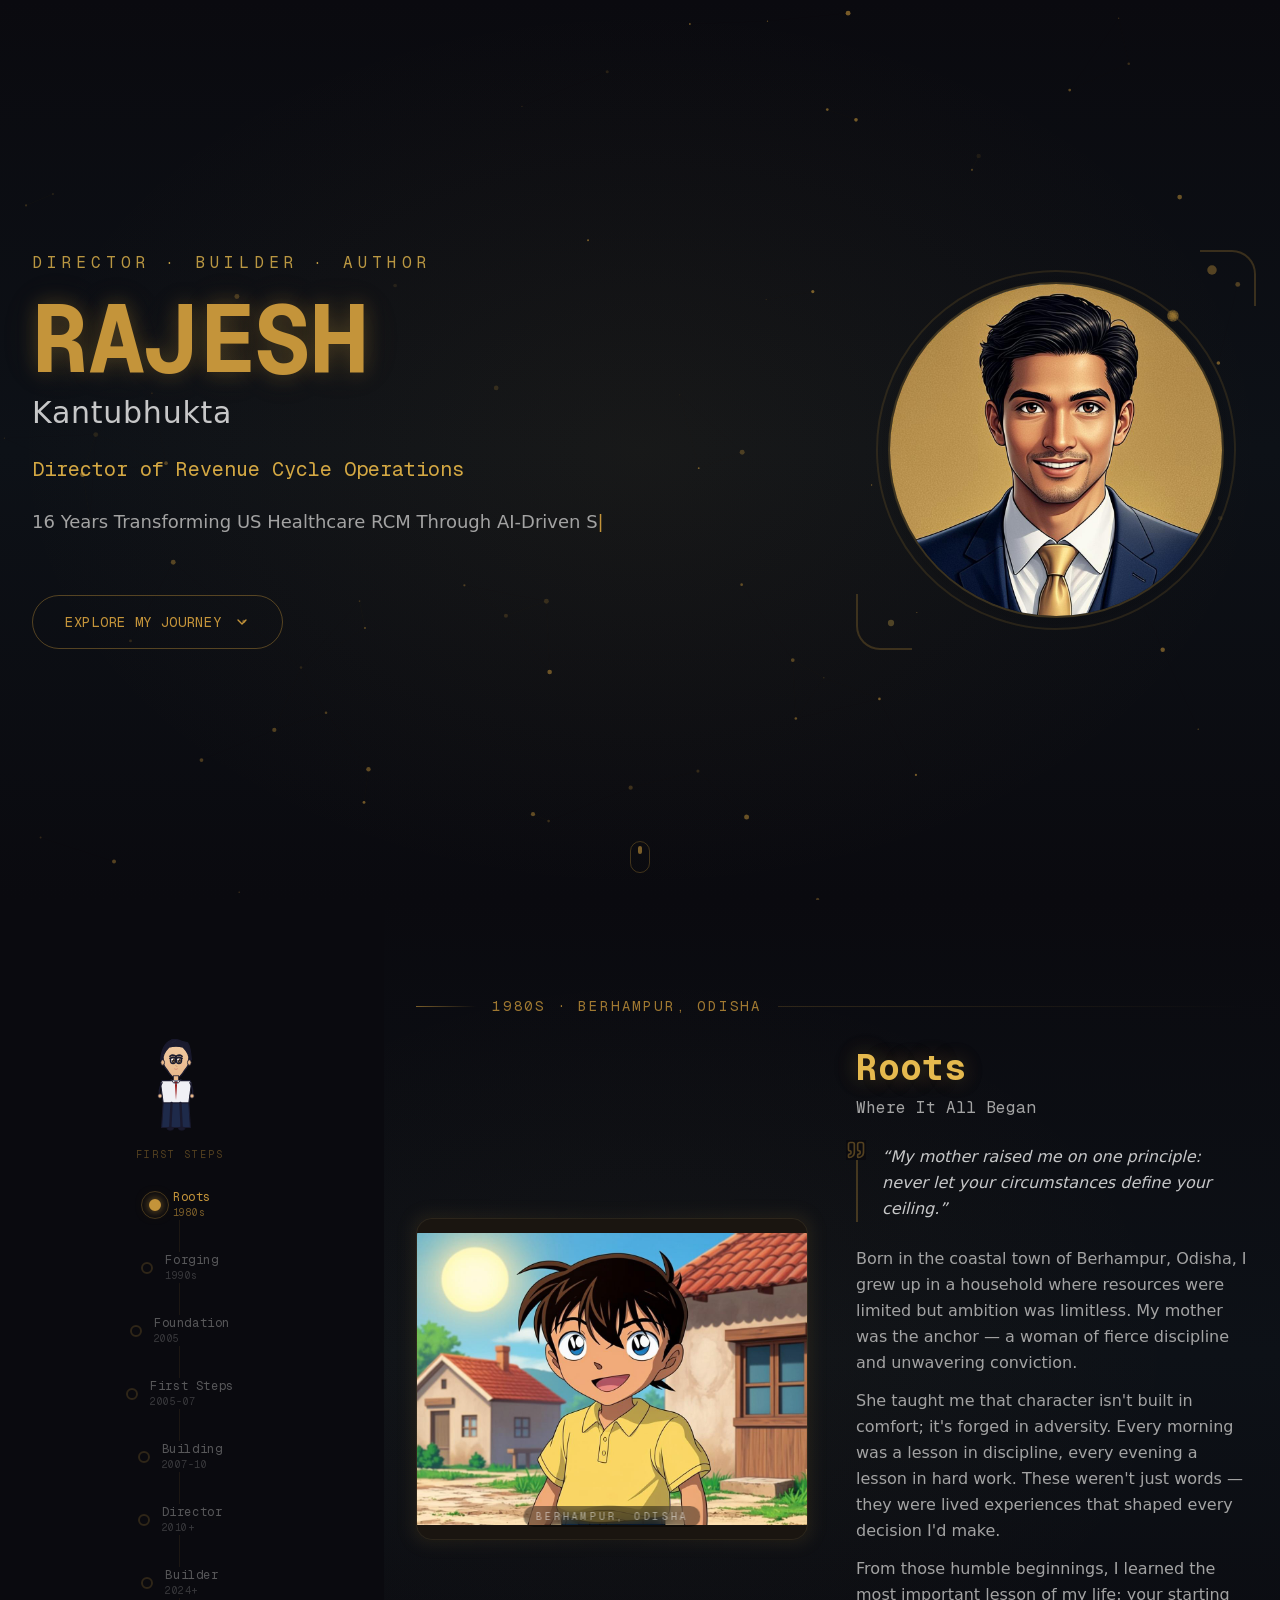
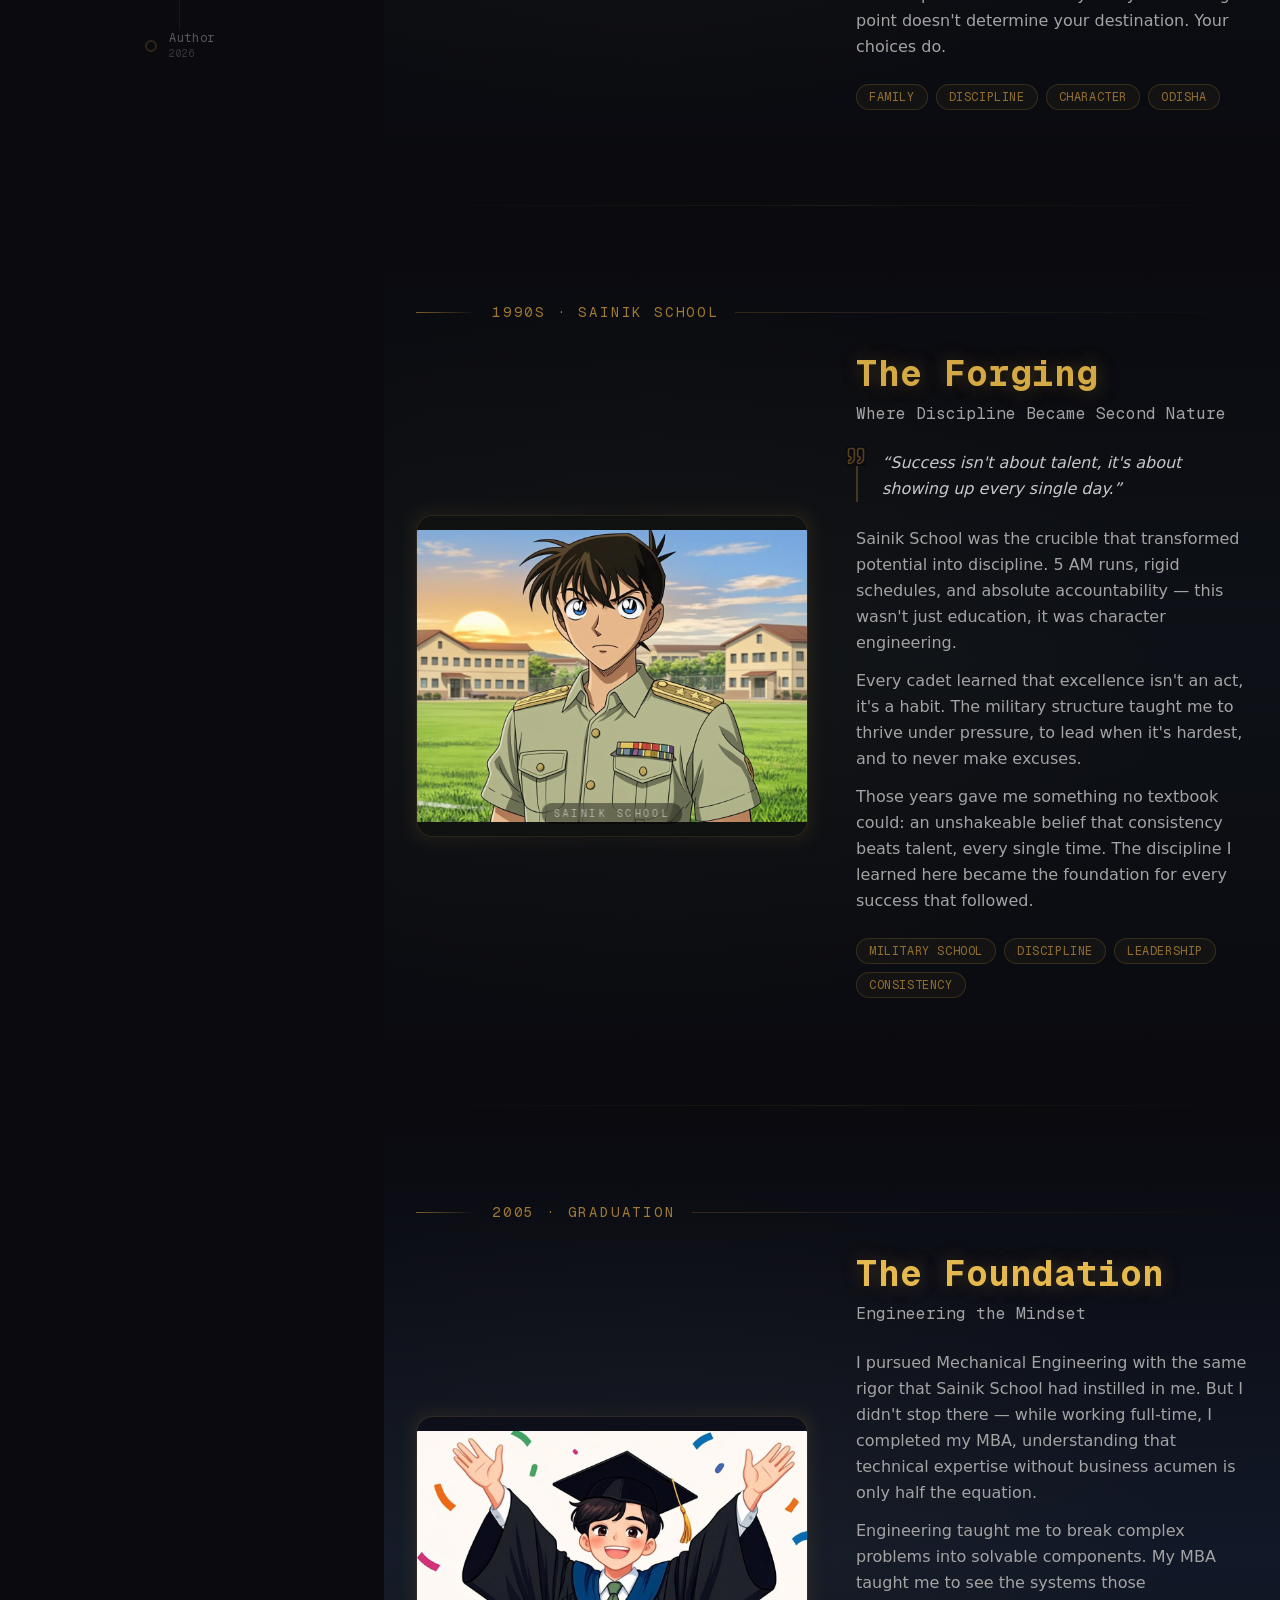
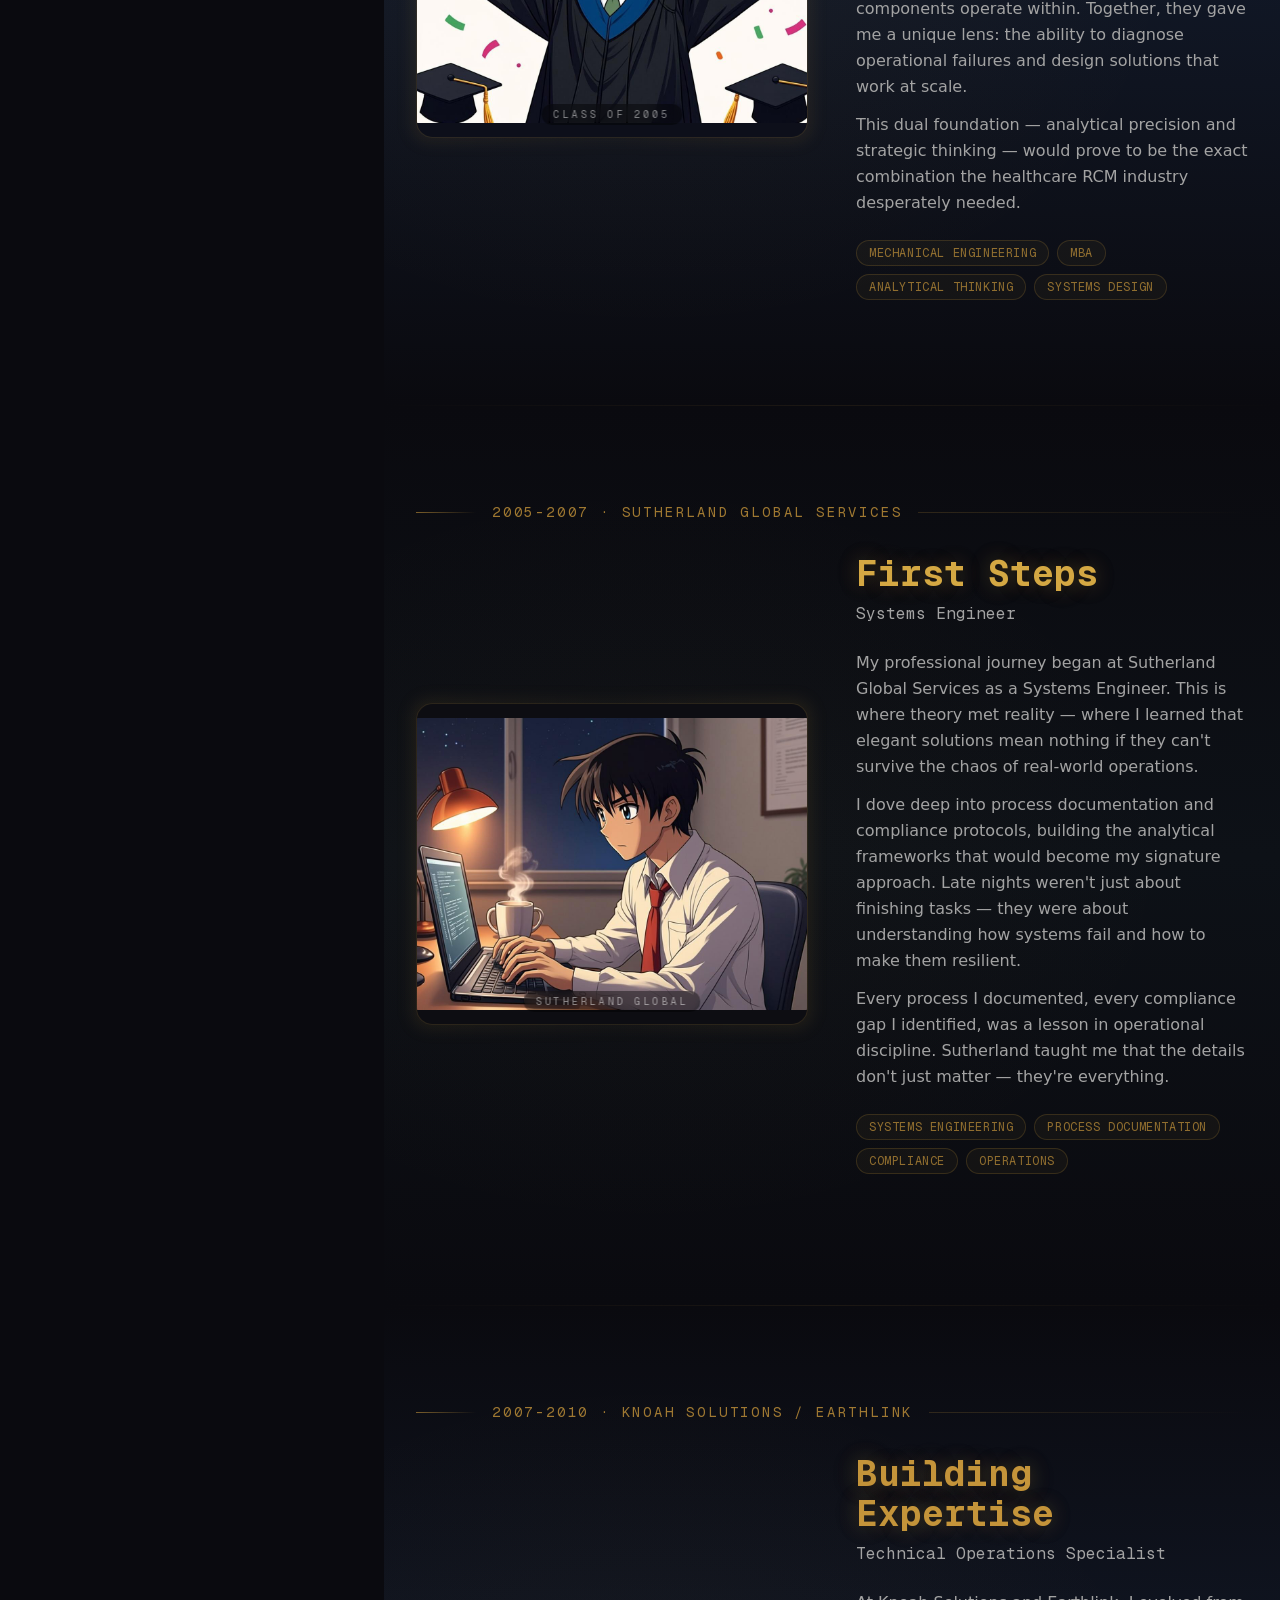
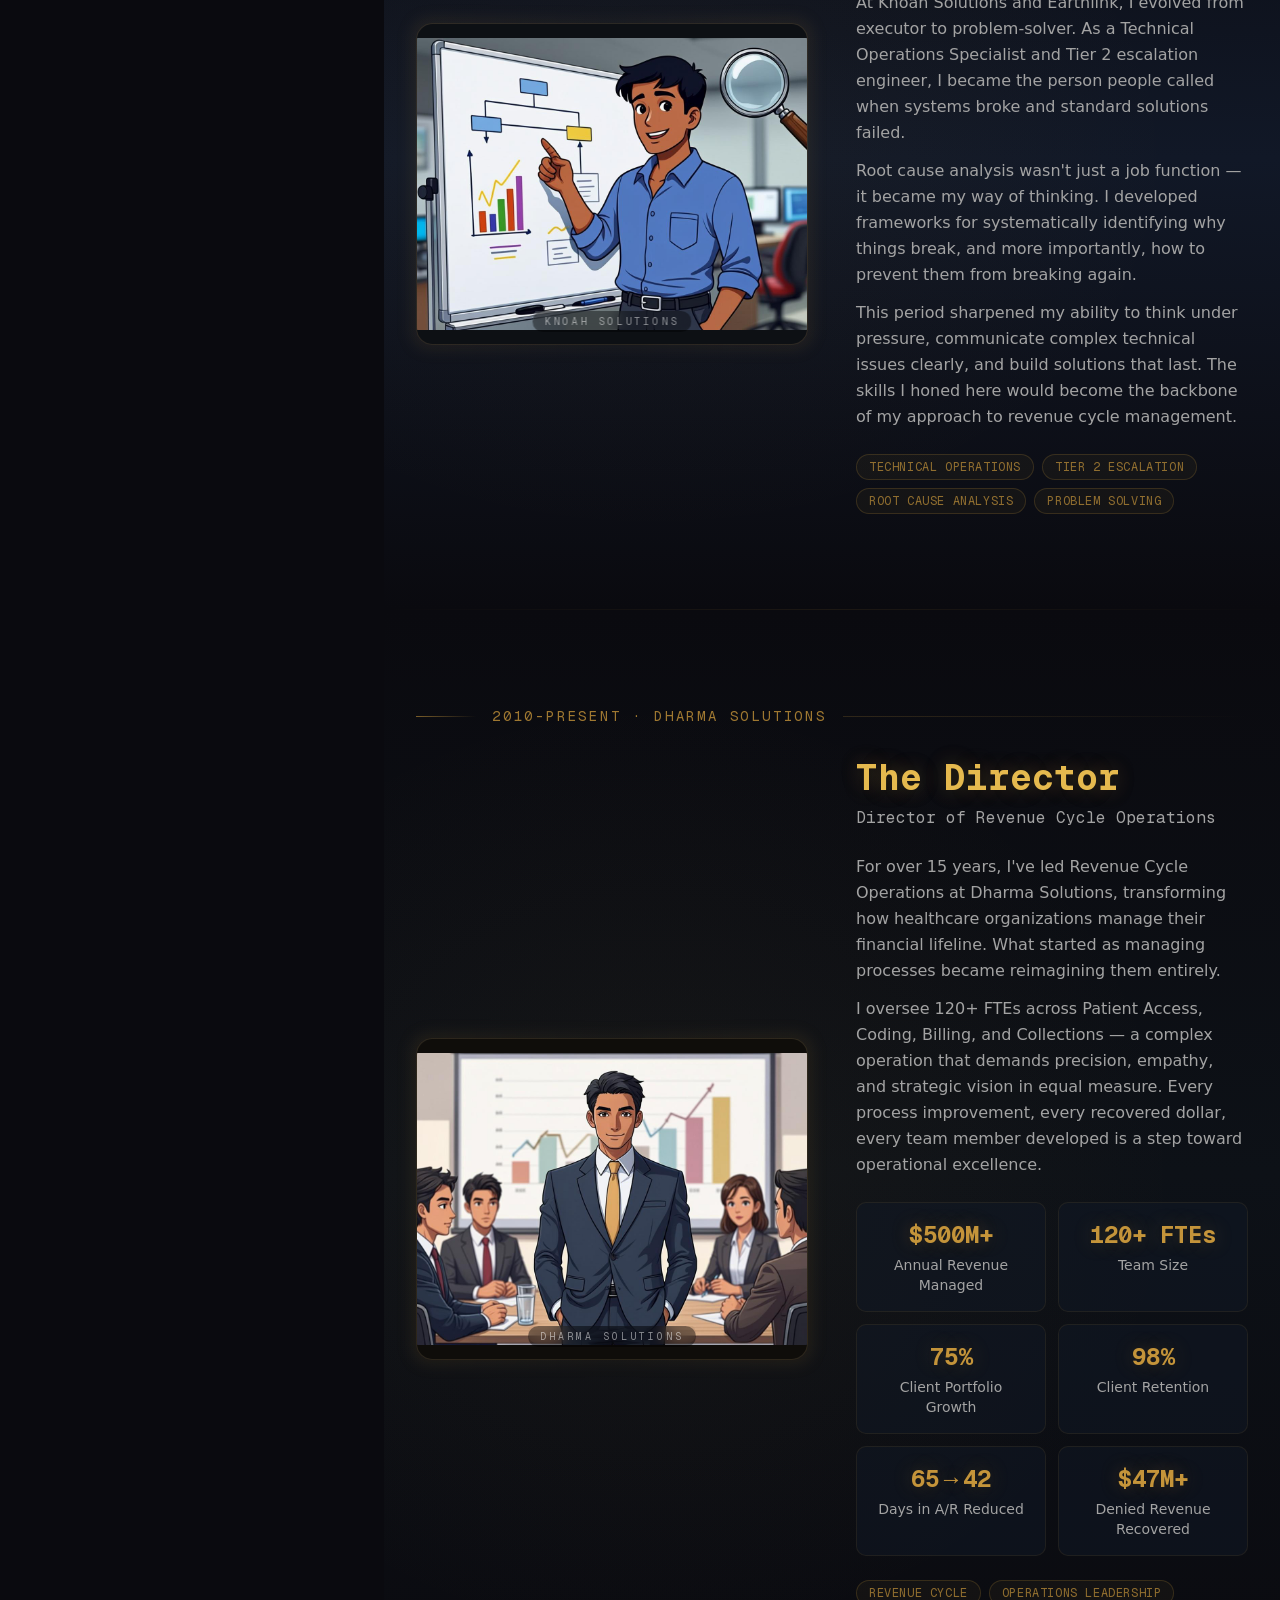
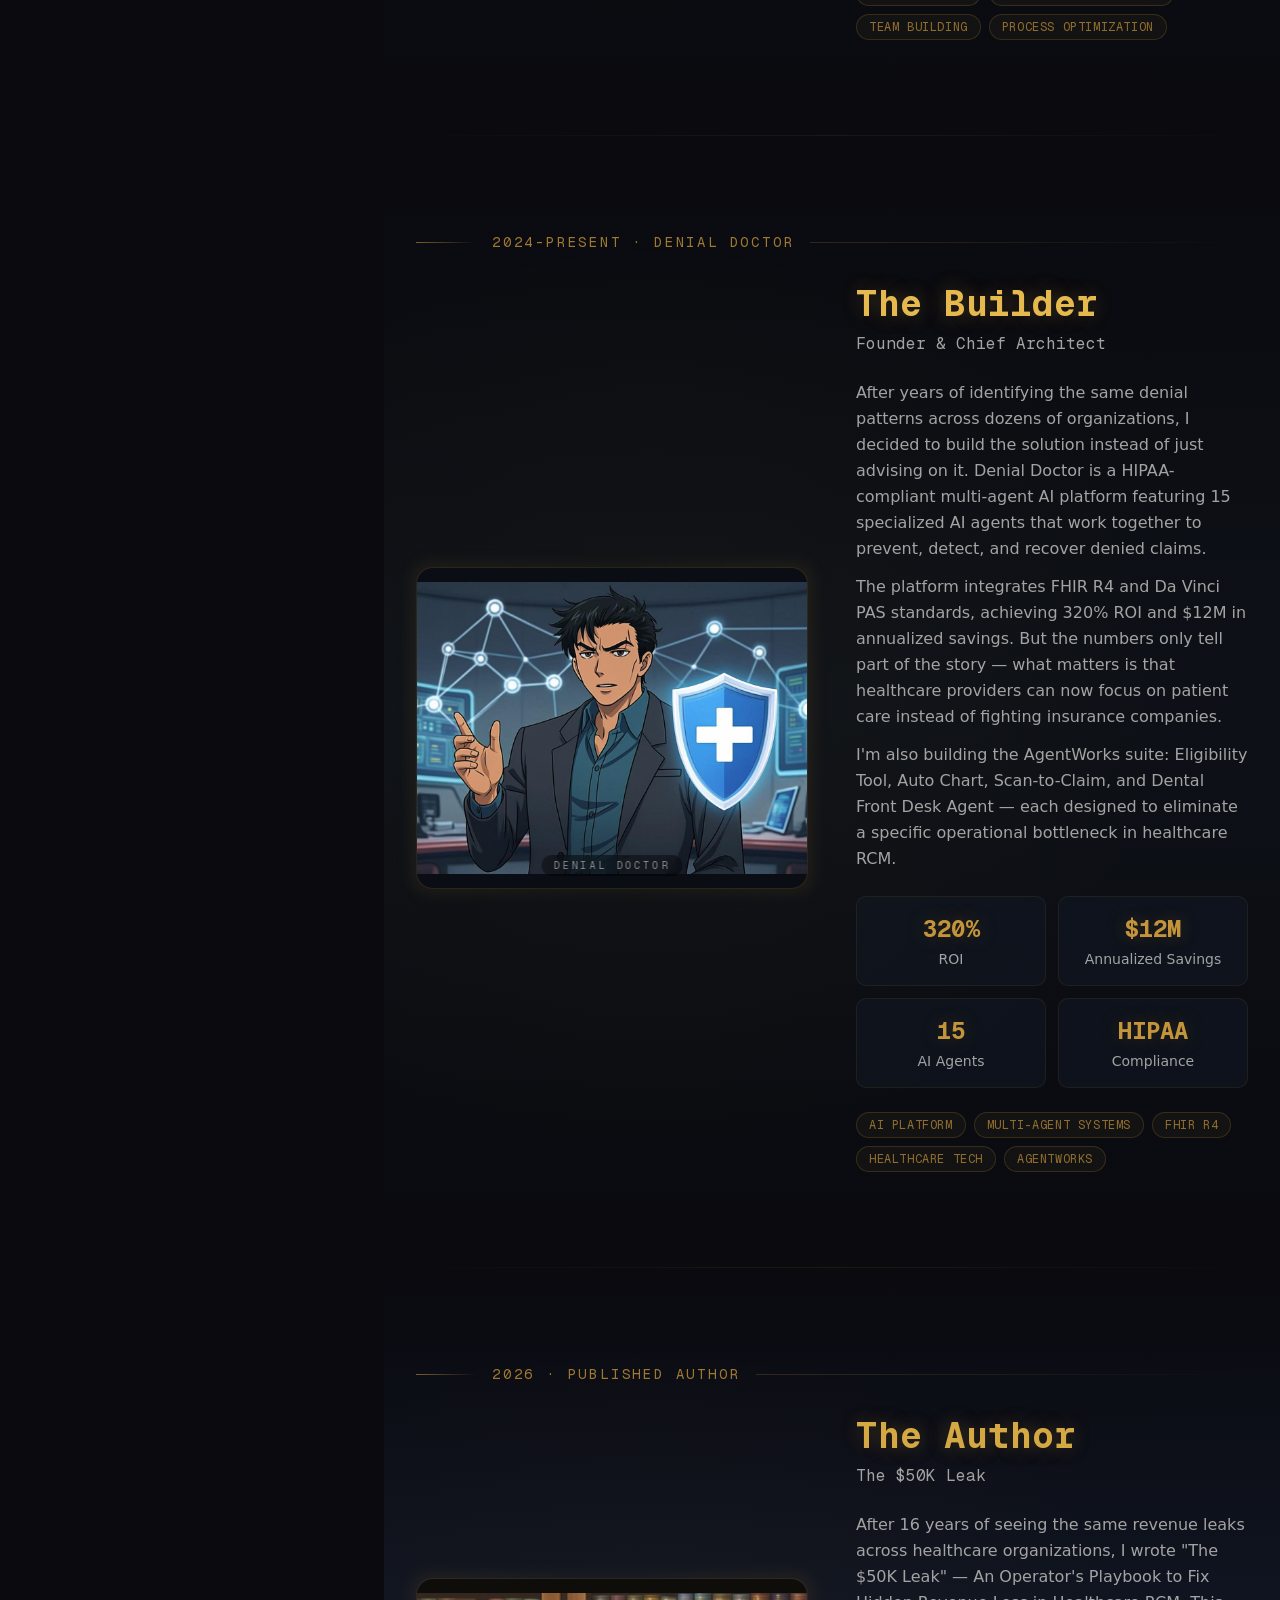
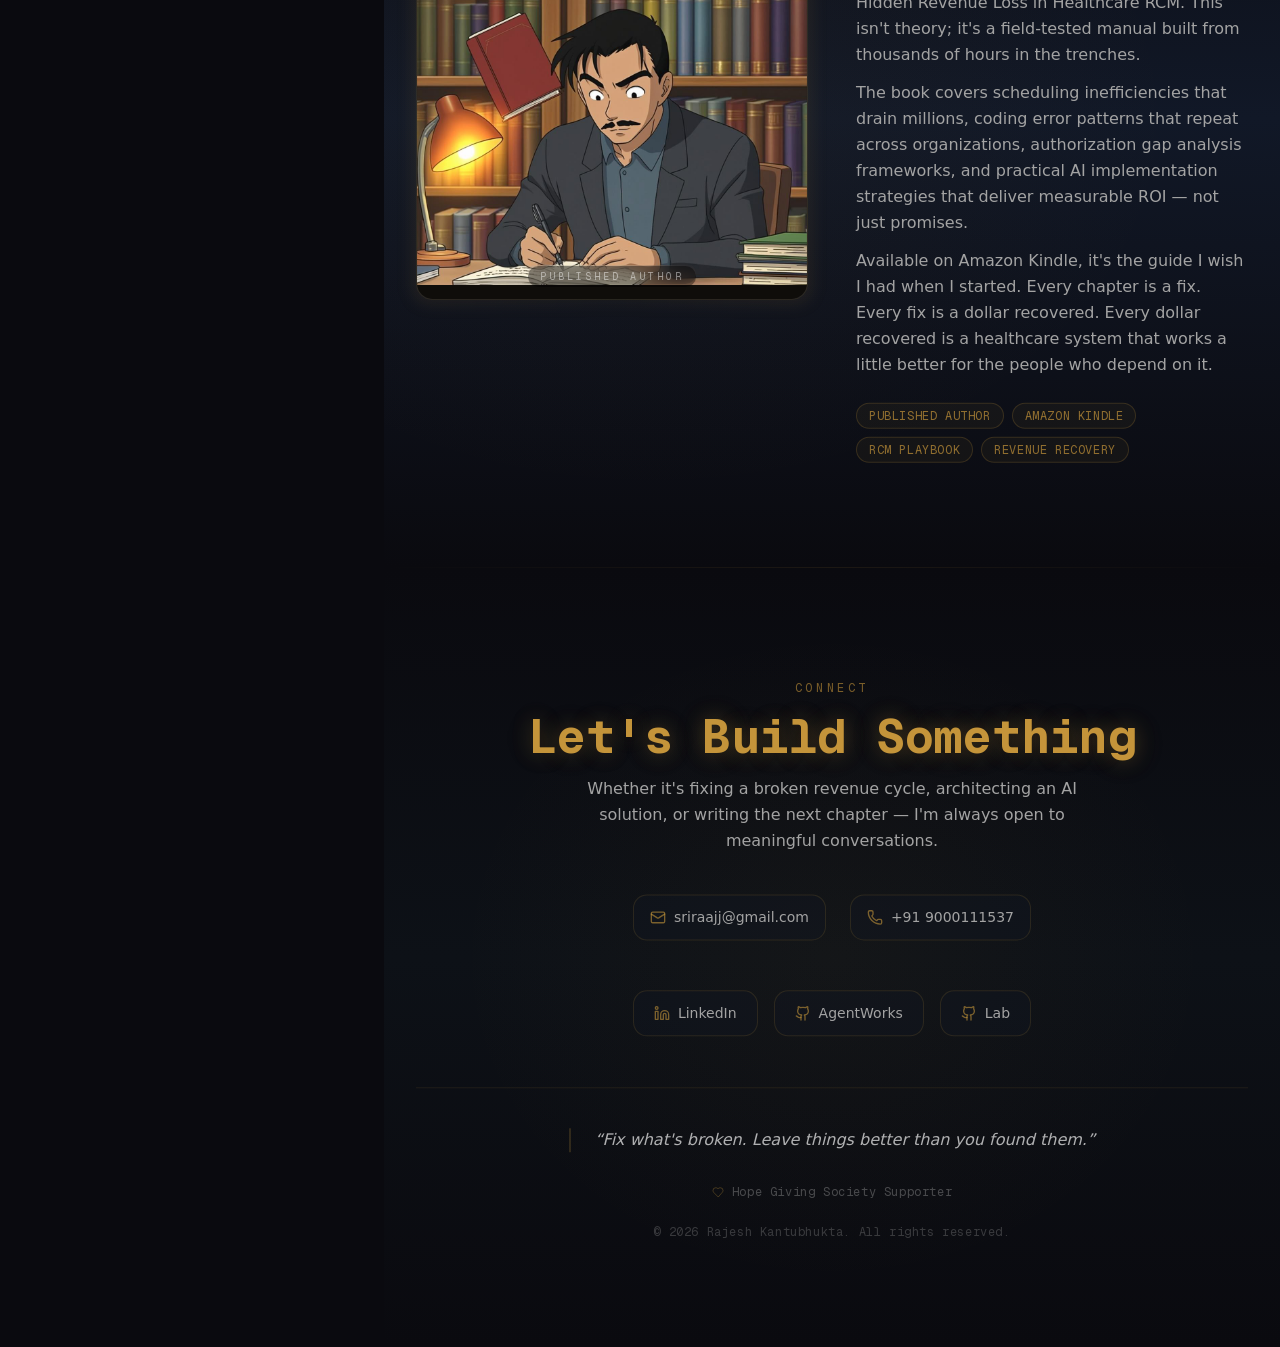
==== commit adba1ccb: "Update: remove basePath for clean URL at rajeshkantubhukta.github.io" ====
--- a/index.html
+++ b/index.html
@@ -1,4 +1,4 @@
-<!DOCTYPE html><!--eFrPJPmHmea_hoMOXpNNW--><html lang="en"><head><meta charSet="utf-8"/><meta name="viewport" content="width=device-width, initial-scale=1"/><link rel="preload" href="/github.io/_next/static/media/797e433ab948586e-s.p.479bea2b.woff2" as="font" crossorigin="" type="font/woff2"/><link rel="preload" href="/github.io/_next/static/media/caa3a2e1cccd8315-s.p.3b6cae6d.woff2" as="font" crossorigin="" type="font/woff2"/><link rel="preload" as="image" href="/github.io/images/illustrations/hero-portrait.png"/><link rel="preload" as="image" href="/github.io/images/illustrations/childhood.png"/><link rel="preload" as="image" href="/github.io/images/illustrations/sainik.png"/><link rel="preload" as="image" href="/github.io/images/illustrations/graduation.png"/><link rel="preload" as="image" href="/github.io/images/illustrations/sutherland.png"/><link rel="preload" as="image" href="/github.io/images/illustrations/knoah.png"/><link rel="preload" as="image" href="/github.io/images/illustrations/director.png"/><link rel="preload" as="image" href="/github.io/images/illustrations/denial-doctor.png"/><link rel="preload" as="image" href="/github.io/images/illustrations/author.png"/><link rel="stylesheet" href="/github.io/_next/static/chunks/a7d5d0791c8c6223.css" data-precedence="next"/><link rel="stylesheet" href="/github.io/_next/static/chunks/7d61d941de2a1271.css" data-precedence="next"/><link rel="preload" as="script" fetchPriority="low" href="/github.io/_next/static/chunks/c39637bc9d8cb116.js"/><script src="/github.io/_next/static/chunks/771dedee3f5e1621.js" async=""></script><script src="/github.io/_next/static/chunks/12015a472469f6fb.js" async=""></script><script src="/github.io/_next/static/chunks/turbopack-f54298e5271781c5.js" async=""></script><script src="/github.io/_next/static/chunks/2f236954d6a65e12.js" async=""></script><script src="/github.io/_next/static/chunks/4b935edd0cea1ee3.js" async=""></script><script src="/github.io/_next/static/chunks/1c577ec45ff4c3f3.js" async=""></script><script src="/github.io/_next/static/chunks/163d9e8015c7da01.js" async=""></script><meta name="next-size-adjust" content=""/><title>Rajesh Kantubhukta | RCM Director, Builder, Author</title><meta name="description" content="16 Years Transforming US Healthcare RCM Through AI-Driven Solutions. Director of Revenue Cycle Operations, Founder of Denial Doctor, Author of The $50K Leak."/><meta name="author" content="Rajesh Kantubhukta"/><meta name="keywords" content="Rajesh Kantubhukta,RCM Director,Revenue Cycle Management,Healthcare AI,Denial Doctor,The $50K Leak,Dharma Solutions"/><meta property="og:title" content="Rajesh Kantubhukta | RCM Director, Builder, Author"/><meta property="og:description" content="16 Years Transforming US Healthcare RCM Through AI-Driven Solutions"/><meta property="og:type" content="website"/><meta name="twitter:card" content="summary"/><meta name="twitter:title" content="Rajesh Kantubhukta | RCM Director, Builder, Author"/><meta name="twitter:description" content="16 Years Transforming US Healthcare RCM Through AI-Driven Solutions"/><link rel="icon" href="/logo.svg"/><script src="/github.io/_next/static/chunks/a6dad97d9634a72d.js" noModule=""></script></head><body class="geist_a71539c9-module__T19VSG__variable geist_mono_8d43a2aa-module__8Li5zG__variable antialiased bg-background text-foreground"><div hidden=""><!--$--><!--/$--></div><div class="min-h-screen bg-[#0a0a0f] text-[#f5f5f5]"><section class="relative min-h-screen flex items-center justify-center overflow-hidden"><div class="absolute inset-0 bg-gradient-to-b from-[#0a0a0f] via-[#0d1117] to-[#0a0a0f]"></div><div class="absolute inset-0 bg-[radial-gradient(ellipse_at_center,rgba(196,148,58,0.06)_0%,transparent_70%)]"></div><canvas class="absolute inset-0 z-0 pointer-events-none" aria-hidden="true"></canvas><div class="relative z-10 w-full max-w-7xl mx-auto px-4 sm:px-6 lg:px-8 flex flex-col lg:flex-row items-center justify-between gap-8 lg:gap-16"><div class="flex-1 text-center lg:text-left"><div style="opacity:0;transform:translateY(30px)"><p class="text-[#e5b94e] font-mono text-sm sm:text-base tracking-[0.3em] uppercase mb-4 opacity-80">Director · Builder · Author</p></div><h1 class="font-mono text-5xl sm:text-6xl md:text-7xl lg:text-8xl font-bold text-[#c4943a] gold-text-glow tracking-tight" style="opacity:0;transform:translateY(40px)">RAJESH</h1><div style="opacity:0;transform:translateY(30px)"><p class="text-xl sm:text-2xl md:text-3xl font-light text-[#f5f5f5]/80 mt-2 tracking-wide">Kantubhukta</p></div><div style="opacity:0;transform:translateY(30px)"><p class="text-[#d4a843] text-base sm:text-lg md:text-xl mt-6 font-mono">Director of Revenue Cycle Operations</p></div><div class="mt-6 min-h-[3rem]" style="opacity:0"><p class="text-[#a3a3a3] text-sm sm:text-base md:text-lg leading-relaxed max-w-xl mx-auto lg:mx-0"><span class="typewriter-cursor text-[#c4943a]">|</span></p></div><div class="mt-10" style="opacity:0;transform:translateY(20px)"><button class="group inline-flex items-center gap-3 px-8 py-4 border border-[#c4943a]/40 rounded-full text-[#c4943a] hover:bg-[#c4943a]/10 transition-all duration-500 hover:border-[#c4943a]/70 hover:shadow-[0_0_30px_rgba(196,148,58,0.15)]"><span class="font-mono text-sm tracking-wider uppercase">Explore My Journey</span><svg xmlns="http://www.w3.org/2000/svg" width="24" height="24" viewBox="0 0 24 24" fill="none" stroke="currentColor" stroke-width="2" stroke-linecap="round" stroke-linejoin="round" class="lucide lucide-chevron-down w-4 h-4 group-hover:translate-y-1 transition-transform duration-300" aria-hidden="true"><path d="m6 9 6 6 6-6"></path></svg></button></div></div><div class="flex-shrink-0" style="opacity:0;transform:translateX(50px) scale(0.8)"><div class="relative w-64 h-64 sm:w-72 sm:h-72 md:w-80 md:h-80 lg:w-96 lg:h-96"><div class="absolute inset-0 rounded-full" style="background:radial-gradient(circle, rgba(196,148,58,0.15) 0%, rgba(196,148,58,0.03) 40%, transparent 65%)"></div><div class="absolute inset-3 rounded-full border-2 border-[#c4943a]/15"><div class="absolute w-1.5 h-1.5 rounded-full bg-[#c4943a]/30" style="left:50%;top:-3px;transform-origin:0 50%;transform:rotate(0deg) translateY(0)"></div><div class="absolute w-1.5 h-1.5 rounded-full bg-[#c4943a]/30" style="left:50%;top:-3px;transform-origin:0 50%;transform:rotate(45deg) translateY(0)"></div><div class="absolute w-1.5 h-1.5 rounded-full bg-[#c4943a]/30" style="left:50%;top:-3px;transform-origin:0 50%;transform:rotate(90deg) translateY(0)"></div><div class="absolute w-1.5 h-1.5 rounded-full bg-[#c4943a]/30" style="left:50%;top:-3px;transform-origin:0 50%;transform:rotate(135deg) translateY(0)"></div><div class="absolute w-1.5 h-1.5 rounded-full bg-[#c4943a]/30" style="left:50%;top:-3px;transform-origin:0 50%;transform:rotate(180deg) translateY(0)"></div><div class="absolute w-1.5 h-1.5 rounded-full bg-[#c4943a]/30" style="left:50%;top:-3px;transform-origin:0 50%;transform:rotate(225deg) translateY(0)"></div><div class="absolute w-1.5 h-1.5 rounded-full bg-[#c4943a]/30" style="left:50%;top:-3px;transform-origin:0 50%;transform:rotate(270deg) translateY(0)"></div><div class="absolute w-1.5 h-1.5 rounded-full bg-[#c4943a]/30" style="left:50%;top:-3px;transform-origin:0 50%;transform:rotate(315deg) translateY(0)"></div></div><div class="absolute inset-6 rounded-full overflow-hidden border-2 border-[#c4943a]/25 bg-[#0d1117]"><img src="/github.io/images/illustrations/hero-portrait.png" alt="Rajesh Kantubhukta" class="w-full h-full object-cover object-center" style="opacity:0;transform:scale(1.1)"/></div><div class="absolute -top-2 -right-2 w-14 h-14 border-t-2 border-r-2 border-[#c4943a]/25 rounded-tr-3xl"></div><div class="absolute -bottom-2 -left-2 w-14 h-14 border-b-2 border-l-2 border-[#c4943a]/25 rounded-bl-3xl"></div><div class="absolute top-2 right-8 w-2 h-2 rounded-full bg-[#c4943a]/40"></div><div class="absolute bottom-4 left-6 w-1.5 h-1.5 rounded-full bg-[#e5b94e]/30"></div></div></div></div><div class="absolute bottom-8 left-1/2 -translate-x-1/2 z-10" style="opacity:0"><div class="w-5 h-8 rounded-full border border-[#c4943a]/30 flex items-start justify-center p-1"><div class="w-1 h-2 rounded-full bg-[#c4943a]/60"></div></div></div></section><div id="journey-start" class="flex"><div class="hidden lg:flex sticky top-0 h-screen w-[30%] max-w-[360px] flex-col items-center justify-center py-8"><div class="absolute inset-0 flex items-center justify-center pointer-events-none"><div class="opacity-[0.06]" style="opacity:0;transform:translateY(10px) scale(0.85)"><svg class="w-52 h-auto" viewBox="0 0 120 150" fill="none"><defs><linearGradient id="skinGrad-child" x1="0%" y1="0%" x2="0%" y2="100%"><stop offset="0%" stop-color="#F0C8A0"></stop><stop offset="100%" stop-color="#E8B88A"></stop></linearGradient></defs><g opacity="0" style="transform:translateY(10px);transform-origin:50% 50%;transform-box:fill-box"><g><path d="M28 44
+<!DOCTYPE html><!--Whk2tX08XBNtIlQaQDYCW--><html lang="en"><head><meta charSet="utf-8"/><meta name="viewport" content="width=device-width, initial-scale=1"/><link rel="preload" href="/_next/static/media/797e433ab948586e-s.p.479bea2b.woff2" as="font" crossorigin="" type="font/woff2"/><link rel="preload" href="/_next/static/media/caa3a2e1cccd8315-s.p.3b6cae6d.woff2" as="font" crossorigin="" type="font/woff2"/><link rel="preload" as="image" href="/images/illustrations/hero-portrait.png"/><link rel="preload" as="image" href="/images/illustrations/childhood.png"/><link rel="preload" as="image" href="/images/illustrations/sainik.png"/><link rel="preload" as="image" href="/images/illustrations/graduation.png"/><link rel="preload" as="image" href="/images/illustrations/sutherland.png"/><link rel="preload" as="image" href="/images/illustrations/knoah.png"/><link rel="preload" as="image" href="/images/illustrations/director.png"/><link rel="preload" as="image" href="/images/illustrations/denial-doctor.png"/><link rel="preload" as="image" href="/images/illustrations/author.png"/><link rel="stylesheet" href="/_next/static/chunks/a7d5d0791c8c6223.css" data-precedence="next"/><link rel="stylesheet" href="/_next/static/chunks/7d61d941de2a1271.css" data-precedence="next"/><link rel="preload" as="script" fetchPriority="low" href="/_next/static/chunks/c39637bc9d8cb116.js"/><script src="/_next/static/chunks/771dedee3f5e1621.js" async=""></script><script src="/_next/static/chunks/e461e3027eb348df.js" async=""></script><script src="/_next/static/chunks/turbopack-e912185b864304f5.js" async=""></script><script src="/_next/static/chunks/2f236954d6a65e12.js" async=""></script><script src="/_next/static/chunks/4b935edd0cea1ee3.js" async=""></script><script src="/_next/static/chunks/1c577ec45ff4c3f3.js" async=""></script><script src="/_next/static/chunks/93e81f4ac79fd6ea.js" async=""></script><meta name="next-size-adjust" content=""/><title>Rajesh Kantubhukta | RCM Director, Builder, Author</title><meta name="description" content="16 Years Transforming US Healthcare RCM Through AI-Driven Solutions. Director of Revenue Cycle Operations, Founder of Denial Doctor, Author of The $50K Leak."/><meta name="author" content="Rajesh Kantubhukta"/><meta name="keywords" content="Rajesh Kantubhukta,RCM Director,Revenue Cycle Management,Healthcare AI,Denial Doctor,The $50K Leak,Dharma Solutions"/><meta property="og:title" content="Rajesh Kantubhukta | RCM Director, Builder, Author"/><meta property="og:description" content="16 Years Transforming US Healthcare RCM Through AI-Driven Solutions"/><meta property="og:type" content="website"/><meta name="twitter:card" content="summary"/><meta name="twitter:title" content="Rajesh Kantubhukta | RCM Director, Builder, Author"/><meta name="twitter:description" content="16 Years Transforming US Healthcare RCM Through AI-Driven Solutions"/><link rel="icon" href="/logo.svg"/><script src="/_next/static/chunks/a6dad97d9634a72d.js" noModule=""></script></head><body class="geist_a71539c9-module__T19VSG__variable geist_mono_8d43a2aa-module__8Li5zG__variable antialiased bg-background text-foreground"><div hidden=""><!--$--><!--/$--></div><div class="min-h-screen bg-[#0a0a0f] text-[#f5f5f5]"><section class="relative min-h-screen flex items-center justify-center overflow-hidden"><div class="absolute inset-0 bg-gradient-to-b from-[#0a0a0f] via-[#0d1117] to-[#0a0a0f]"></div><div class="absolute inset-0 bg-[radial-gradient(ellipse_at_center,rgba(196,148,58,0.06)_0%,transparent_70%)]"></div><canvas class="absolute inset-0 z-0 pointer-events-none" aria-hidden="true"></canvas><div class="relative z-10 w-full max-w-7xl mx-auto px-4 sm:px-6 lg:px-8 flex flex-col lg:flex-row items-center justify-between gap-8 lg:gap-16"><div class="flex-1 text-center lg:text-left"><div style="opacity:0;transform:translateY(30px)"><p class="text-[#e5b94e] font-mono text-sm sm:text-base tracking-[0.3em] uppercase mb-4 opacity-80">Director · Builder · Author</p></div><h1 class="font-mono text-5xl sm:text-6xl md:text-7xl lg:text-8xl font-bold text-[#c4943a] gold-text-glow tracking-tight" style="opacity:0;transform:translateY(40px)">RAJESH</h1><div style="opacity:0;transform:translateY(30px)"><p class="text-xl sm:text-2xl md:text-3xl font-light text-[#f5f5f5]/80 mt-2 tracking-wide">Kantubhukta</p></div><div style="opacity:0;transform:translateY(30px)"><p class="text-[#d4a843] text-base sm:text-lg md:text-xl mt-6 font-mono">Director of Revenue Cycle Operations</p></div><div class="mt-6 min-h-[3rem]" style="opacity:0"><p class="text-[#a3a3a3] text-sm sm:text-base md:text-lg leading-relaxed max-w-xl mx-auto lg:mx-0"><span class="typewriter-cursor text-[#c4943a]">|</span></p></div><div class="mt-10" style="opacity:0;transform:translateY(20px)"><button class="group inline-flex items-center gap-3 px-8 py-4 border border-[#c4943a]/40 rounded-full text-[#c4943a] hover:bg-[#c4943a]/10 transition-all duration-500 hover:border-[#c4943a]/70 hover:shadow-[0_0_30px_rgba(196,148,58,0.15)]"><span class="font-mono text-sm tracking-wider uppercase">Explore My Journey</span><svg xmlns="http://www.w3.org/2000/svg" width="24" height="24" viewBox="0 0 24 24" fill="none" stroke="currentColor" stroke-width="2" stroke-linecap="round" stroke-linejoin="round" class="lucide lucide-chevron-down w-4 h-4 group-hover:translate-y-1 transition-transform duration-300" aria-hidden="true"><path d="m6 9 6 6 6-6"></path></svg></button></div></div><div class="flex-shrink-0" style="opacity:0;transform:translateX(50px) scale(0.8)"><div class="relative w-64 h-64 sm:w-72 sm:h-72 md:w-80 md:h-80 lg:w-96 lg:h-96"><div class="absolute inset-0 rounded-full" style="background:radial-gradient(circle, rgba(196,148,58,0.15) 0%, rgba(196,148,58,0.03) 40%, transparent 65%)"></div><div class="absolute inset-3 rounded-full border-2 border-[#c4943a]/15"><div class="absolute w-1.5 h-1.5 rounded-full bg-[#c4943a]/30" style="left:50%;top:-3px;transform-origin:0 50%;transform:rotate(0deg) translateY(0)"></div><div class="absolute w-1.5 h-1.5 rounded-full bg-[#c4943a]/30" style="left:50%;top:-3px;transform-origin:0 50%;transform:rotate(45deg) translateY(0)"></div><div class="absolute w-1.5 h-1.5 rounded-full bg-[#c4943a]/30" style="left:50%;top:-3px;transform-origin:0 50%;transform:rotate(90deg) translateY(0)"></div><div class="absolute w-1.5 h-1.5 rounded-full bg-[#c4943a]/30" style="left:50%;top:-3px;transform-origin:0 50%;transform:rotate(135deg) translateY(0)"></div><div class="absolute w-1.5 h-1.5 rounded-full bg-[#c4943a]/30" style="left:50%;top:-3px;transform-origin:0 50%;transform:rotate(180deg) translateY(0)"></div><div class="absolute w-1.5 h-1.5 rounded-full bg-[#c4943a]/30" style="left:50%;top:-3px;transform-origin:0 50%;transform:rotate(225deg) translateY(0)"></div><div class="absolute w-1.5 h-1.5 rounded-full bg-[#c4943a]/30" style="left:50%;top:-3px;transform-origin:0 50%;transform:rotate(270deg) translateY(0)"></div><div class="absolute w-1.5 h-1.5 rounded-full bg-[#c4943a]/30" style="left:50%;top:-3px;transform-origin:0 50%;transform:rotate(315deg) translateY(0)"></div></div><div class="absolute inset-6 rounded-full overflow-hidden border-2 border-[#c4943a]/25 bg-[#0d1117]"><img src="/images/illustrations/hero-portrait.png" alt="Rajesh Kantubhukta" class="w-full h-full object-cover object-center" style="opacity:0;transform:scale(1.1)"/></div><div class="absolute -top-2 -right-2 w-14 h-14 border-t-2 border-r-2 border-[#c4943a]/25 rounded-tr-3xl"></div><div class="absolute -bottom-2 -left-2 w-14 h-14 border-b-2 border-l-2 border-[#c4943a]/25 rounded-bl-3xl"></div><div class="absolute top-2 right-8 w-2 h-2 rounded-full bg-[#c4943a]/40"></div><div class="absolute bottom-4 left-6 w-1.5 h-1.5 rounded-full bg-[#e5b94e]/30"></div></div></div></div><div class="absolute bottom-8 left-1/2 -translate-x-1/2 z-10" style="opacity:0"><div class="w-5 h-8 rounded-full border border-[#c4943a]/30 flex items-start justify-center p-1"><div class="w-1 h-2 rounded-full bg-[#c4943a]/60"></div></div></div></section><div id="journey-start" class="flex"><div class="hidden lg:flex sticky top-0 h-screen w-[30%] max-w-[360px] flex-col items-center justify-center py-8"><div class="absolute inset-0 flex items-center justify-center pointer-events-none"><div class="opacity-[0.06]" style="opacity:0;transform:translateY(10px) scale(0.85)"><svg class="w-52 h-auto" viewBox="0 0 120 150" fill="none"><defs><linearGradient id="skinGrad-child" x1="0%" y1="0%" x2="0%" y2="100%"><stop offset="0%" stop-color="#F0C8A0"></stop><stop offset="100%" stop-color="#E8B88A"></stop></linearGradient></defs><g opacity="0" style="transform:translateY(10px);transform-origin:50% 50%;transform-box:fill-box"><g><path d="M28 44
           Q34 10 52 4
           L56 12 L59 2
           L63 12 L67 5
@@ -48,4 +48,4 @@
                   Q32 95.2 36 104.4" stroke="#1a1a2e" stroke-width="2.5" fill="none" stroke-linecap="round"></path><circle cx="36" cy="104.4" r="4" fill="#E8B88A" stroke="#1a1a2e" stroke-width="1.5"></circle><path d="M80 88
                   Q88 95.2 84 104.4" stroke="#1a1a2e" stroke-width="2.5" fill="none" stroke-linecap="round"></path><circle cx="84" cy="104.4" r="4" fill="#E8B88A" stroke="#1a1a2e" stroke-width="1.5"></circle></g><g><path d="M53.4 112
                 L51.6 142" stroke="#1a1a2e" stroke-width="4.5" fill="none" stroke-linecap="round"></path><path d="M66.6 112
-                L68.4 142" stroke="#1a1a2e" stroke-width="4.5" fill="none" stroke-linecap="round"></path><ellipse cx="51.6" cy="144" rx="6" ry="3" fill="#1a1a2e" stroke="#1a1a2e" stroke-width="1.5"></ellipse><ellipse cx="68.4" cy="144" rx="6" ry="3" fill="#1a1a2e" stroke="#1a1a2e" stroke-width="1.5"></ellipse></g></g></g></svg></div><div class="text-center mt-1"><span class="font-mono text-[10px] tracking-[0.2em] uppercase text-[#c4943a]/40">Roots</span></div></div><div class="relative z-10 flex flex-col items-center gap-0"><div class="flex flex-col items-center"><button class="group relative flex items-center gap-3 cursor-pointer" aria-label="Navigate to Roots section"><div class="relative"><div class="w-3 h-3 rounded-full border-2 transition-colors duration-300 border-[#c4943a] bg-[#c4943a] timeline-dot-active"></div><div class="absolute -inset-2 rounded-full border border-[#c4943a]/30"></div></div><div class="flex flex-col items-start"><span class="font-mono text-xs tracking-wider transition-colors duration-300 whitespace-nowrap text-[#c4943a] group-hover:text-[#c4943a]/80">Roots</span><span class="font-mono text-[10px] tracking-wider transition-colors duration-300 whitespace-nowrap text-[#c4943a]/60">1980s</span></div></button></div><div class="flex flex-col items-center"><div class="relative w-px h-8"><div class="absolute inset-0 bg-[#c4943a]/10"></div><div class="absolute top-0 left-0 right-0 bg-[#c4943a]/50" style="height:0%"></div></div><button class="group relative flex items-center gap-3 cursor-pointer" aria-label="Navigate to Forging section"><div class="relative"><div class="w-3 h-3 rounded-full border-2 transition-colors duration-300 border-[#c4943a]/20 bg-transparent"></div></div><div class="flex flex-col items-start"><span class="font-mono text-xs tracking-wider transition-colors duration-300 whitespace-nowrap text-[#a3a3a3]/50 group-hover:text-[#c4943a]/80">Forging</span><span class="font-mono text-[10px] tracking-wider transition-colors duration-300 whitespace-nowrap text-[#a3a3a3]/30">1990s</span></div></button></div><div class="flex flex-col items-center"><div class="relative w-px h-8"><div class="absolute inset-0 bg-[#c4943a]/10"></div><div class="absolute top-0 left-0 right-0 bg-[#c4943a]/50" style="height:0%"></div></div><button class="group relative flex items-center gap-3 cursor-pointer" aria-label="Navigate to Foundation section"><div class="relative"><div class="w-3 h-3 rounded-full border-2 transition-colors duration-300 border-[#c4943a]/20 bg-transparent"></div></div><div class="flex flex-col items-start"><span class="font-mono text-xs tracking-wider transition-colors duration-300 whitespace-nowrap text-[#a3a3a3]/50 group-hover:text-[#c4943a]/80">Foundation</span><span class="font-mono text-[10px] tracking-wider transition-colors duration-300 whitespace-nowrap text-[#a3a3a3]/30">2005</span></div></button></div><div class="flex flex-col items-center"><div class="relative w-px h-8"><div class="absolute inset-0 bg-[#c4943a]/10"></div><div class="absolute top-0 left-0 right-0 bg-[#c4943a]/50" style="height:0%"></div></div><button class="group relative flex items-center gap-3 cursor-pointer" aria-label="Navigate to First Steps section"><div class="relative"><div class="w-3 h-3 rounded-full border-2 transition-colors duration-300 border-[#c4943a]/20 bg-transparent"></div></div><div class="flex flex-col items-start"><span class="font-mono text-xs tracking-wider transition-colors duration-300 whitespace-nowrap text-[#a3a3a3]/50 group-hover:text-[#c4943a]/80">First Steps</span><span class="font-mono text-[10px] tracking-wider transition-colors duration-300 whitespace-nowrap text-[#a3a3a3]/30">2005-07</span></div></button></div><div class="flex flex-col items-center"><div class="relative w-px h-8"><div class="absolute inset-0 bg-[#c4943a]/10"></div><div class="absolute top-0 left-0 right-0 bg-[#c4943a]/50" style="height:0%"></div></div><button class="group relative flex items-center gap-3 cursor-pointer" aria-label="Navigate to Building section"><div class="relative"><div class="w-3 h-3 rounded-full border-2 transition-colors duration-300 border-[#c4943a]/20 bg-transparent"></div></div><div class="flex flex-col items-start"><span class="font-mono text-xs tracking-wider transition-colors duration-300 whitespace-nowrap text-[#a3a3a3]/50 group-hover:text-[#c4943a]/80">Building</span><span class="font-mono text-[10px] tracking-wider transition-colors duration-300 whitespace-nowrap text-[#a3a3a3]/30">2007-10</span></div></button></div><div class="flex flex-col items-center"><div class="relative w-px h-8"><div class="absolute inset-0 bg-[#c4943a]/10"></div><div class="absolute top-0 left-0 right-0 bg-[#c4943a]/50" style="height:0%"></div></div><button class="group relative flex items-center gap-3 cursor-pointer" aria-label="Navigate to Director section"><div class="relative"><div class="w-3 h-3 rounded-full border-2 transition-colors duration-300 border-[#c4943a]/20 bg-transparent"></div></div><div class="flex flex-col items-start"><span class="font-mono text-xs tracking-wider transition-colors duration-300 whitespace-nowrap text-[#a3a3a3]/50 group-hover:text-[#c4943a]/80">Director</span><span class="font-mono text-[10px] tracking-wider transition-colors duration-300 whitespace-nowrap text-[#a3a3a3]/30">2010+</span></div></button></div><div class="flex flex-col items-center"><div class="relative w-px h-8"><div class="absolute inset-0 bg-[#c4943a]/10"></div><div class="absolute top-0 left-0 right-0 bg-[#c4943a]/50" style="height:0%"></div></div><button class="group relative flex items-center gap-3 cursor-pointer" aria-label="Navigate to Builder section"><div class="relative"><div class="w-3 h-3 rounded-full border-2 transition-colors duration-300 border-[#c4943a]/20 bg-transparent"></div></div><div class="flex flex-col items-start"><span class="font-mono text-xs tracking-wider transition-colors duration-300 whitespace-nowrap text-[#a3a3a3]/50 group-hover:text-[#c4943a]/80">Builder</span><span class="font-mono text-[10px] tracking-wider transition-colors duration-300 whitespace-nowrap text-[#a3a3a3]/30">2024+</span></div></button></div><div class="flex flex-col items-center"><div class="relative w-px h-8"><div class="absolute inset-0 bg-[#c4943a]/10"></div><div class="absolute top-0 left-0 right-0 bg-[#c4943a]/50" style="height:0%"></div></div><button class="group relative flex items-center gap-3 cursor-pointer" aria-label="Navigate to Author section"><div class="relative"><div class="w-3 h-3 rounded-full border-2 transition-colors duration-300 border-[#c4943a]/20 bg-transparent"></div></div><div class="flex flex-col items-start"><span class="font-mono text-xs tracking-wider transition-colors duration-300 whitespace-nowrap text-[#a3a3a3]/50 group-hover:text-[#c4943a]/80">Author</span><span class="font-mono text-[10px] tracking-wider transition-colors duration-300 whitespace-nowrap text-[#a3a3a3]/30">2026</span></div></button></div></div></div><div class="w-full lg:w-[70%] lg:ml-auto"><div><div class="lg:hidden px-4 sm:px-6 lg:px-8 pt-8"><div class="lg:hidden flex items-center gap-3 mb-6"><div class="flex items-center gap-2"><div class="w-2 h-2 rounded-full bg-gold timeline-dot-active"></div><div class="h-px w-6 bg-gold/30"></div></div><span class="font-mono text-xs tracking-[0.15em] uppercase text-gold/80">1980s</span><span class="font-mono text-xs text-muted-foreground/50">·</span><span class="font-mono text-xs tracking-wider text-gold/60">Roots</span></div></div><section id="berhampur" class="relative min-h-screen py-16 md:py-24 bg-gradient-to-b from-[#0a0a0f] via-[#0d1117] to-[#0a0a0f]"><div class="absolute inset-0 pointer-events-none" style="background:radial-gradient(ellipse at 30% 50%, rgba(196, 148, 58, 0.04) 0%, transparent 60%)"></div><div class="relative z-10 max-w-5xl mx-auto px-4 sm:px-6 lg:px-8"><div class="flex items-center gap-4 mb-8" style="opacity:0;transform:translateX(-30px)"><div class="h-px flex-1 max-w-[60px] bg-gradient-to-r from-[#c4943a]/60 to-transparent"></div><span class="font-mono text-xs sm:text-sm tracking-[0.2em] uppercase text-[#c4943a]/80">1980s · Berhampur, Odisha</span><div class="h-px flex-1 bg-gradient-to-r from-[#c4943a]/20 to-transparent"></div></div><div class="grid grid-cols-1 lg:grid-cols-2 gap-8 lg:gap-12 items-center"><div class="order-2 lg:order-1" style="opacity:0;transform:scale(0.9)"><div class="relative group"><div class="absolute -inset-1 bg-gradient-to-r from-[#c4943a]/10 via-[#c4943a]/5 to-[#c4943a]/10 rounded-2xl blur-sm group-hover:from-[#c4943a]/15 group-hover:via-[#c4943a]/10 group-hover:to-[#c4943a]/15 transition-all duration-700"></div><div class="relative rounded-2xl overflow-hidden border border-[#c4943a]/10 journey-card"><div class="relative w-full min-h-[320px] flex items-center justify-center overflow-hidden rounded-2xl bg-[#1a1510]"><img src="/github.io/images/illustrations/childhood.png" alt="Childhood in Berhampur, Odisha" class="w-full h-full object-cover object-center"/><div class="absolute bottom-3 left-1/2 -translate-x-1/2"><span class="font-mono text-[10px] tracking-[0.3em] uppercase text-white/50 bg-black/40 px-3 py-1 rounded-full backdrop-blur-sm">Berhampur, Odisha</span></div></div></div></div></div><div class="order-1 lg:order-2"><h2 class="font-mono text-2xl sm:text-3xl md:text-4xl font-bold text-[#e5b94e] gold-text-glow mb-2" style="opacity:0;transform:translateY(20px)">Roots</h2><p class="text-[#a3a3a3] font-mono text-sm sm:text-base mb-6" style="opacity:0;transform:translateY(15px)">Where It All Began</p><div class="relative pl-6 border-l-2 border-[#c4943a]/30 mb-6" style="opacity:0;transform:translateX(-20px)"><svg xmlns="http://www.w3.org/2000/svg" width="24" height="24" viewBox="0 0 24 24" fill="none" stroke="currentColor" stroke-width="2" stroke-linecap="round" stroke-linejoin="round" class="lucide lucide-quote absolute -left-3 -top-1 w-5 h-5 text-[#c4943a]/40 bg-[#0a0a0f]" aria-hidden="true"><path d="M16 3a2 2 0 0 0-2 2v6a2 2 0 0 0 2 2 1 1 0 0 1 1 1v1a2 2 0 0 1-2 2 1 1 0 0 0-1 1v2a1 1 0 0 0 1 1 6 6 0 0 0 6-6V5a2 2 0 0 0-2-2z"></path><path d="M5 3a2 2 0 0 0-2 2v6a2 2 0 0 0 2 2 1 1 0 0 1 1 1v1a2 2 0 0 1-2 2 1 1 0 0 0-1 1v2a1 1 0 0 0 1 1 6 6 0 0 0 6-6V5a2 2 0 0 0-2-2z"></path></svg><p class="text-[#f5f5f5]/80 italic text-sm sm:text-base leading-relaxed">“<!-- -->My mother raised me on one principle: never let your circumstances define your ceiling.<!-- -->”</p></div><div class="space-y-3 mb-6"><p class="text-[#a3a3a3] text-sm sm:text-base leading-relaxed" style="opacity:0;transform:translateY(10px)">Born in the coastal town of Berhampur, Odisha, I grew up in a household where resources were limited but ambition was limitless. My mother was the anchor — a woman of fierce discipline and unwavering conviction.</p><p class="text-[#a3a3a3] text-sm sm:text-base leading-relaxed" style="opacity:0;transform:translateY(10px)">She taught me that character isn&#x27;t built in comfort; it&#x27;s forged in adversity. Every morning was a lesson in discipline, every evening a lesson in hard work. These weren&#x27;t just words — they were lived experiences that shaped every decision I&#x27;d make.</p><p class="text-[#a3a3a3] text-sm sm:text-base leading-relaxed" style="opacity:0;transform:translateY(10px)">From those humble beginnings, I learned the most important lesson of my life: your starting point doesn&#x27;t determine your destination. Your choices do.</p></div><div class="flex flex-wrap gap-2" style="opacity:0;transform:translateY(10px)"><span class="px-3 py-1 text-xs font-mono tracking-wider uppercase border border-[#c4943a]/20 rounded-full text-[#c4943a]/70 bg-[#c4943a]/5">Family</span><span class="px-3 py-1 text-xs font-mono tracking-wider uppercase border border-[#c4943a]/20 rounded-full text-[#c4943a]/70 bg-[#c4943a]/5">Discipline</span><span class="px-3 py-1 text-xs font-mono tracking-wider uppercase border border-[#c4943a]/20 rounded-full text-[#c4943a]/70 bg-[#c4943a]/5">Character</span><span class="px-3 py-1 text-xs font-mono tracking-wider uppercase border border-[#c4943a]/20 rounded-full text-[#c4943a]/70 bg-[#c4943a]/5">Odisha</span></div></div></div></div><div class="absolute bottom-0 left-0 right-0 h-px bg-gradient-to-r from-transparent via-[#c4943a]/10 to-transparent"></div></section></div><div><div class="lg:hidden px-4 sm:px-6 lg:px-8 pt-8"><div class="lg:hidden flex items-center gap-3 mb-6"><div class="flex items-center gap-2"><div class="w-2 h-2 rounded-full bg-gold timeline-dot-active"></div><div class="h-px w-6 bg-gold/30"></div></div><span class="font-mono text-xs tracking-[0.15em] uppercase text-gold/80">1990s</span><span class="font-mono text-xs text-muted-foreground/50">·</span><span class="font-mono text-xs tracking-wider text-gold/60">The Forging</span></div></div><section id="sainik" class="relative min-h-screen py-16 md:py-24 bg-gradient-to-b from-[#0a0a0f] via-[#0d1117] to-[#0a0a0f]"><div class="absolute inset-0 pointer-events-none" style="background:radial-gradient(ellipse at 30% 50%, rgba(139, 105, 20, 0.05) 0%, transparent 60%)"></div><div class="relative z-10 max-w-5xl mx-auto px-4 sm:px-6 lg:px-8"><div class="flex items-center gap-4 mb-8" style="opacity:0;transform:translateX(-30px)"><div class="h-px flex-1 max-w-[60px] bg-gradient-to-r from-[#c4943a]/60 to-transparent"></div><span class="font-mono text-xs sm:text-sm tracking-[0.2em] uppercase text-[#c4943a]/80">1990s · Sainik School</span><div class="h-px flex-1 bg-gradient-to-r from-[#c4943a]/20 to-transparent"></div></div><div class="grid grid-cols-1 lg:grid-cols-2 gap-8 lg:gap-12 items-center"><div class="order-2 lg:order-1" style="opacity:0;transform:scale(0.9)"><div class="relative group"><div class="absolute -inset-1 bg-gradient-to-r from-[#c4943a]/10 via-[#c4943a]/5 to-[#c4943a]/10 rounded-2xl blur-sm group-hover:from-[#c4943a]/15 group-hover:via-[#c4943a]/10 group-hover:to-[#c4943a]/15 transition-all duration-700"></div><div class="relative rounded-2xl overflow-hidden border border-[#c4943a]/10 journey-card"><div class="relative w-full min-h-[320px] flex items-center justify-center overflow-hidden rounded-2xl bg-[#0f1210]"><img src="/github.io/images/illustrations/sainik.png" alt="Sainik School cadet" class="w-full h-full object-cover object-center"/><div class="absolute bottom-3 left-1/2 -translate-x-1/2"><span class="font-mono text-[10px] tracking-[0.3em] uppercase text-white/50 bg-black/40 px-3 py-1 rounded-full backdrop-blur-sm">Sainik School</span></div></div></div></div></div><div class="order-1 lg:order-2"><h2 class="font-mono text-2xl sm:text-3xl md:text-4xl font-bold text-[#d4a843] gold-text-glow mb-2" style="opacity:0;transform:translateY(20px)">The Forging</h2><p class="text-[#a3a3a3] font-mono text-sm sm:text-base mb-6" style="opacity:0;transform:translateY(15px)">Where Discipline Became Second Nature</p><div class="relative pl-6 border-l-2 border-[#c4943a]/30 mb-6" style="opacity:0;transform:translateX(-20px)"><svg xmlns="http://www.w3.org/2000/svg" width="24" height="24" viewBox="0 0 24 24" fill="none" stroke="currentColor" stroke-width="2" stroke-linecap="round" stroke-linejoin="round" class="lucide lucide-quote absolute -left-3 -top-1 w-5 h-5 text-[#c4943a]/40 bg-[#0a0a0f]" aria-hidden="true"><path d="M16 3a2 2 0 0 0-2 2v6a2 2 0 0 0 2 2 1 1 0 0 1 1 1v1a2 2 0 0 1-2 2 1 1 0 0 0-1 1v2a1 1 0 0 0 1 1 6 6 0 0 0 6-6V5a2 2 0 0 0-2-2z"></path><path d="M5 3a2 2 0 0 0-2 2v6a2 2 0 0 0 2 2 1 1 0 0 1 1 1v1a2 2 0 0 1-2 2 1 1 0 0 0-1 1v2a1 1 0 0 0 1 1 6 6 0 0 0 6-6V5a2 2 0 0 0-2-2z"></path></svg><p class="text-[#f5f5f5]/80 italic text-sm sm:text-base leading-relaxed">“<!-- -->Success isn&#x27;t about talent, it&#x27;s about showing up every single day.<!-- -->”</p></div><div class="space-y-3 mb-6"><p class="text-[#a3a3a3] text-sm sm:text-base leading-relaxed" style="opacity:0;transform:translateY(10px)">Sainik School was the crucible that transformed potential into discipline. 5 AM runs, rigid schedules, and absolute accountability — this wasn&#x27;t just education, it was character engineering.</p><p class="text-[#a3a3a3] text-sm sm:text-base leading-relaxed" style="opacity:0;transform:translateY(10px)">Every cadet learned that excellence isn&#x27;t an act, it&#x27;s a habit. The military structure taught me to thrive under pressure, to lead when it&#x27;s hardest, and to never make excuses.</p><p class="text-[#a3a3a3] text-sm sm:text-base leading-relaxed" style="opacity:0;transform:translateY(10px)">Those years gave me something no textbook could: an unshakeable belief that consistency beats talent, every single time. The discipline I learned here became the foundation for every success that followed.</p></div><div class="flex flex-wrap gap-2" style="opacity:0;transform:translateY(10px)"><span class="px-3 py-1 text-xs font-mono tracking-wider uppercase border border-[#c4943a]/20 rounded-full text-[#c4943a]/70 bg-[#c4943a]/5">Military School</span><span class="px-3 py-1 text-xs font-mono tracking-wider uppercase border border-[#c4943a]/20 rounded-full text-[#c4943a]/70 bg-[#c4943a]/5">Discipline</span><span class="px-3 py-1 text-xs font-mono tracking-wider uppercase border border-[#c4943a]/20 rounded-full text-[#c4943a]/70 bg-[#c4943a]/5">Leadership</span><span class="px-3 py-1 text-xs font-mono tracking-wider uppercase border border-[#c4943a]/20 rounded-full text-[#c4943a]/70 bg-[#c4943a]/5">Consistency</span></div></div></div></div><div class="absolute bottom-0 left-0 right-0 h-px bg-gradient-to-r from-transparent via-[#c4943a]/10 to-transparent"></div></section></div><div><div class="lg:hidden px-4 sm:px-6 lg:px-8 pt-8"><div class="lg:hidden flex items-center gap-3 mb-6"><div class="flex items-center gap-2"><div class="w-2 h-2 rounded-full bg-gold timeline-dot-active"></div><div class="h-px w-6 bg-gold/30"></div></div><span class="font-mono text-xs tracking-[0.15em] uppercase text-gold/80">2005</span><span class="font-mono text-xs text-muted-foreground/50">·</span><span class="font-mono text-xs tracking-wider text-gold/60">The Foundation</span></div></div><section id="graduation" class="relative min-h-screen py-16 md:py-24 bg-gradient-to-b from-[#0a0a0f] via-[#111827] to-[#0a0a0f]"><div class="absolute inset-0 pointer-events-none" style="background:radial-gradient(ellipse at 30% 50%, rgba(229, 185, 78, 0.04) 0%, transparent 60%)"></div><div class="relative z-10 max-w-5xl mx-auto px-4 sm:px-6 lg:px-8"><div class="flex items-center gap-4 mb-8" style="opacity:0;transform:translateX(-30px)"><div class="h-px flex-1 max-w-[60px] bg-gradient-to-r from-[#c4943a]/60 to-transparent"></div><span class="font-mono text-xs sm:text-sm tracking-[0.2em] uppercase text-[#c4943a]/80">2005 · Graduation</span><div class="h-px flex-1 bg-gradient-to-r from-[#c4943a]/20 to-transparent"></div></div><div class="grid grid-cols-1 lg:grid-cols-2 gap-8 lg:gap-12 items-center"><div class="order-2 lg:order-1" style="opacity:0;transform:scale(0.9)"><div class="relative group"><div class="absolute -inset-1 bg-gradient-to-r from-[#c4943a]/10 via-[#c4943a]/5 to-[#c4943a]/10 rounded-2xl blur-sm group-hover:from-[#c4943a]/15 group-hover:via-[#c4943a]/10 group-hover:to-[#c4943a]/15 transition-all duration-700"></div><div class="relative rounded-2xl overflow-hidden border border-[#c4943a]/10 journey-card"><div class="relative w-full min-h-[320px] flex items-center justify-center overflow-hidden rounded-2xl bg-[#0d0f1a]"><img src="/github.io/images/illustrations/graduation.png" alt="Graduation celebration" class="w-full h-full object-cover object-center"/><div class="absolute bottom-3 left-1/2 -translate-x-1/2"><span class="font-mono text-[10px] tracking-[0.3em] uppercase text-white/50 bg-black/40 px-3 py-1 rounded-full backdrop-blur-sm">Class of 2005</span></div></div></div></div></div><div class="order-1 lg:order-2"><h2 class="font-mono text-2xl sm:text-3xl md:text-4xl font-bold text-[#e5b94e] gold-text-glow mb-2" style="opacity:0;transform:translateY(20px)">The Foundation</h2><p class="text-[#a3a3a3] font-mono text-sm sm:text-base mb-6" style="opacity:0;transform:translateY(15px)">Engineering the Mindset</p><div class="space-y-3 mb-6"><p class="text-[#a3a3a3] text-sm sm:text-base leading-relaxed" style="opacity:0;transform:translateY(10px)">I pursued Mechanical Engineering with the same rigor that Sainik School had instilled in me. But I didn&#x27;t stop there — while working full-time, I completed my MBA, understanding that technical expertise without business acumen is only half the equation.</p><p class="text-[#a3a3a3] text-sm sm:text-base leading-relaxed" style="opacity:0;transform:translateY(10px)">Engineering taught me to break complex problems into solvable components. My MBA taught me to see the systems those components operate within. Together, they gave me a unique lens: the ability to diagnose operational failures and design solutions that work at scale.</p><p class="text-[#a3a3a3] text-sm sm:text-base leading-relaxed" style="opacity:0;transform:translateY(10px)">This dual foundation — analytical precision and strategic thinking — would prove to be the exact combination the healthcare RCM industry desperately needed.</p></div><div class="flex flex-wrap gap-2" style="opacity:0;transform:translateY(10px)"><span class="px-3 py-1 text-xs font-mono tracking-wider uppercase border border-[#c4943a]/20 rounded-full text-[#c4943a]/70 bg-[#c4943a]/5">Mechanical Engineering</span><span class="px-3 py-1 text-xs font-mono tracking-wider uppercase border border-[#c4943a]/20 rounded-full text-[#c4943a]/70 bg-[#c4943a]/5">MBA</span><span class="px-3 py-1 text-xs font-mono tracking-wider uppercase border border-[#c4943a]/20 rounded-full text-[#c4943a]/70 bg-[#c4943a]/5">Analytical Thinking</span><span class="px-3 py-1 text-xs font-mono tracking-wider uppercase border border-[#c4943a]/20 rounded-full text-[#c4943a]/70 bg-[#c4943a]/5">Systems Design</span></div></div></div></div><div class="absolute bottom-0 left-0 right-0 h-px bg-gradient-to-r from-transparent via-[#c4943a]/10 to-transparent"></div></section></div><div><div class="lg:hidden px-4 sm:px-6 lg:px-8 pt-8"><div class="lg:hidden flex items-center gap-3 mb-6"><div class="flex items-center gap-2"><div class="w-2 h-2 rounded-full bg-gold timeline-dot-active"></div><div class="h-px w-6 bg-gold/30"></div></div><span class="font-mono text-xs tracking-[0.15em] uppercase text-gold/80">2005-2007</span><span class="font-mono text-xs text-muted-foreground/50">·</span><span class="font-mono text-xs tracking-wider text-gold/60">First Steps</span></div></div><section id="sutherland" class="relative min-h-screen py-16 md:py-24 bg-gradient-to-b from-[#0a0a0f] via-[#0d1117] to-[#0a0a0f]"><div class="absolute inset-0 pointer-events-none" style="background:radial-gradient(ellipse at 30% 50%, rgba(196, 148, 58, 0.03) 0%, transparent 60%)"></div><div class="relative z-10 max-w-5xl mx-auto px-4 sm:px-6 lg:px-8"><div class="flex items-center gap-4 mb-8" style="opacity:0;transform:translateX(-30px)"><div class="h-px flex-1 max-w-[60px] bg-gradient-to-r from-[#c4943a]/60 to-transparent"></div><span class="font-mono text-xs sm:text-sm tracking-[0.2em] uppercase text-[#c4943a]/80">2005-2007 · Sutherland Global Services</span><div class="h-px flex-1 bg-gradient-to-r from-[#c4943a]/20 to-transparent"></div></div><div class="grid grid-cols-1 lg:grid-cols-2 gap-8 lg:gap-12 items-center"><div class="order-2 lg:order-1" style="opacity:0;transform:scale(0.9)"><div class="relative group"><div class="absolute -inset-1 bg-gradient-to-r from-[#c4943a]/10 via-[#c4943a]/5 to-[#c4943a]/10 rounded-2xl blur-sm group-hover:from-[#c4943a]/15 group-hover:via-[#c4943a]/10 group-hover:to-[#c4943a]/15 transition-all duration-700"></div><div class="relative rounded-2xl overflow-hidden border border-[#c4943a]/10 journey-card"><div class="relative w-full min-h-[320px] flex items-center justify-center overflow-hidden rounded-2xl bg-[#0d0d12]"><img src="/github.io/images/illustrations/sutherland.png" alt="Working at Sutherland Global" class="w-full h-full object-cover object-center"/><div class="absolute bottom-3 left-1/2 -translate-x-1/2"><span class="font-mono text-[10px] tracking-[0.3em] uppercase text-white/50 bg-black/40 px-3 py-1 rounded-full backdrop-blur-sm">Sutherland Global</span></div></div></div></div></div><div class="order-1 lg:order-2"><h2 class="font-mono text-2xl sm:text-3xl md:text-4xl font-bold text-[#d4a843] gold-text-glow mb-2" style="opacity:0;transform:translateY(20px)">First Steps</h2><p class="text-[#a3a3a3] font-mono text-sm sm:text-base mb-6" style="opacity:0;transform:translateY(15px)">Systems Engineer</p><div class="space-y-3 mb-6"><p class="text-[#a3a3a3] text-sm sm:text-base leading-relaxed" style="opacity:0;transform:translateY(10px)">My professional journey began at Sutherland Global Services as a Systems Engineer. This is where theory met reality — where I learned that elegant solutions mean nothing if they can&#x27;t survive the chaos of real-world operations.</p><p class="text-[#a3a3a3] text-sm sm:text-base leading-relaxed" style="opacity:0;transform:translateY(10px)">I dove deep into process documentation and compliance protocols, building the analytical frameworks that would become my signature approach. Late nights weren&#x27;t just about finishing tasks — they were about understanding how systems fail and how to make them resilient.</p><p class="text-[#a3a3a3] text-sm sm:text-base leading-relaxed" style="opacity:0;transform:translateY(10px)">Every process I documented, every compliance gap I identified, was a lesson in operational discipline. Sutherland taught me that the details don&#x27;t just matter — they&#x27;re everything.</p></div><div class="flex flex-wrap gap-2" style="opacity:0;transform:translateY(10px)"><span class="px-3 py-1 text-xs font-mono tracking-wider uppercase border border-[#c4943a]/20 rounded-full text-[#c4943a]/70 bg-[#c4943a]/5">Systems Engineering</span><span class="px-3 py-1 text-xs font-mono tracking-wider uppercase border border-[#c4943a]/20 rounded-full text-[#c4943a]/70 bg-[#c4943a]/5">Process Documentation</span><span class="px-3 py-1 text-xs font-mono tracking-wider uppercase border border-[#c4943a]/20 rounded-full text-[#c4943a]/70 bg-[#c4943a]/5">Compliance</span><span class="px-3 py-1 text-xs font-mono tracking-wider uppercase border border-[#c4943a]/20 rounded-full text-[#c4943a]/70 bg-[#c4943a]/5">Operations</span></div></div></div></div><div class="absolute bottom-0 left-0 right-0 h-px bg-gradient-to-r from-transparent via-[#c4943a]/10 to-transparent"></div></section></div><div><div class="lg:hidden px-4 sm:px-6 lg:px-8 pt-8"><div class="lg:hidden flex items-center gap-3 mb-6"><div class="flex items-center gap-2"><div class="w-2 h-2 rounded-full bg-gold timeline-dot-active"></div><div class="h-px w-6 bg-gold/30"></div></div><span class="font-mono text-xs tracking-[0.15em] uppercase text-gold/80">2007-2010</span><span class="font-mono text-xs text-muted-foreground/50">·</span><span class="font-mono text-xs tracking-wider text-gold/60">Building Expertise</span></div></div><section id="knoah" class="relative min-h-screen py-16 md:py-24 bg-gradient-to-b from-[#0a0a0f] via-[#111827] to-[#0a0a0f]"><div class="absolute inset-0 pointer-events-none" style="background:radial-gradient(ellipse at 30% 50%, rgba(212, 168, 67, 0.04) 0%, transparent 60%)"></div><div class="relative z-10 max-w-5xl mx-auto px-4 sm:px-6 lg:px-8"><div class="flex items-center gap-4 mb-8" style="opacity:0;transform:translateX(-30px)"><div class="h-px flex-1 max-w-[60px] bg-gradient-to-r from-[#c4943a]/60 to-transparent"></div><span class="font-mono text-xs sm:text-sm tracking-[0.2em] uppercase text-[#c4943a]/80">2007-2010 · Knoah Solutions / Earthlink</span><div class="h-px flex-1 bg-gradient-to-r from-[#c4943a]/20 to-transparent"></div></div><div class="grid grid-cols-1 lg:grid-cols-2 gap-8 lg:gap-12 items-center"><div class="order-2 lg:order-1" style="opacity:0;transform:scale(0.9)"><div class="relative group"><div class="absolute -inset-1 bg-gradient-to-r from-[#c4943a]/10 via-[#c4943a]/5 to-[#c4943a]/10 rounded-2xl blur-sm group-hover:from-[#c4943a]/15 group-hover:via-[#c4943a]/10 group-hover:to-[#c4943a]/15 transition-all duration-700"></div><div class="relative rounded-2xl overflow-hidden border border-[#c4943a]/10 journey-card"><div class="relative w-full min-h-[320px] flex items-center justify-center overflow-hidden rounded-2xl bg-[#0d1014]"><img src="/github.io/images/illustrations/knoah.png" alt="Root cause analysis at Knoah Solutions" class="w-full h-full object-cover object-center"/><div class="absolute bottom-3 left-1/2 -translate-x-1/2"><span class="font-mono text-[10px] tracking-[0.3em] uppercase text-white/50 bg-black/40 px-3 py-1 rounded-full backdrop-blur-sm">Knoah Solutions</span></div></div></div></div></div><div class="order-1 lg:order-2"><h2 class="font-mono text-2xl sm:text-3xl md:text-4xl font-bold text-[#c4943a] gold-text-glow mb-2" style="opacity:0;transform:translateY(20px)">Building Expertise</h2><p class="text-[#a3a3a3] font-mono text-sm sm:text-base mb-6" style="opacity:0;transform:translateY(15px)">Technical Operations Specialist</p><div class="space-y-3 mb-6"><p class="text-[#a3a3a3] text-sm sm:text-base leading-relaxed" style="opacity:0;transform:translateY(10px)">At Knoah Solutions and Earthlink, I evolved from executor to problem-solver. As a Technical Operations Specialist and Tier 2 escalation engineer, I became the person people called when systems broke and standard solutions failed.</p><p class="text-[#a3a3a3] text-sm sm:text-base leading-relaxed" style="opacity:0;transform:translateY(10px)">Root cause analysis wasn&#x27;t just a job function — it became my way of thinking. I developed frameworks for systematically identifying why things break, and more importantly, how to prevent them from breaking again.</p><p class="text-[#a3a3a3] text-sm sm:text-base leading-relaxed" style="opacity:0;transform:translateY(10px)">This period sharpened my ability to think under pressure, communicate complex technical issues clearly, and build solutions that last. The skills I honed here would become the backbone of my approach to revenue cycle management.</p></div><div class="flex flex-wrap gap-2" style="opacity:0;transform:translateY(10px)"><span class="px-3 py-1 text-xs font-mono tracking-wider uppercase border border-[#c4943a]/20 rounded-full text-[#c4943a]/70 bg-[#c4943a]/5">Technical Operations</span><span class="px-3 py-1 text-xs font-mono tracking-wider uppercase border border-[#c4943a]/20 rounded-full text-[#c4943a]/70 bg-[#c4943a]/5">Tier 2 Escalation</span><span class="px-3 py-1 text-xs font-mono tracking-wider uppercase border border-[#c4943a]/20 rounded-full text-[#c4943a]/70 bg-[#c4943a]/5">Root Cause Analysis</span><span class="px-3 py-1 text-xs font-mono tracking-wider uppercase border border-[#c4943a]/20 rounded-full text-[#c4943a]/70 bg-[#c4943a]/5">Problem Solving</span></div></div></div></div><div class="absolute bottom-0 left-0 right-0 h-px bg-gradient-to-r from-transparent via-[#c4943a]/10 to-transparent"></div></section></div><div><div class="lg:hidden px-4 sm:px-6 lg:px-8 pt-8"><div class="lg:hidden flex items-center gap-3 mb-6"><div class="flex items-center gap-2"><div class="w-2 h-2 rounded-full bg-gold timeline-dot-active"></div><div class="h-px w-6 bg-gold/30"></div></div><span class="font-mono text-xs tracking-[0.15em] uppercase text-gold/80">2010-Present</span><span class="font-mono text-xs text-muted-foreground/50">·</span><span class="font-mono text-xs tracking-wider text-gold/60">The Director</span></div></div><section id="dharma" class="relative min-h-screen py-16 md:py-24 bg-gradient-to-b from-[#0a0a0f] via-[#0d1117] to-[#0a0a0f]"><div class="absolute inset-0 pointer-events-none" style="background:radial-gradient(ellipse at 30% 50%, rgba(196, 148, 58, 0.05) 0%, transparent 60%)"></div><div class="relative z-10 max-w-5xl mx-auto px-4 sm:px-6 lg:px-8"><div class="flex items-center gap-4 mb-8" style="opacity:0;transform:translateX(-30px)"><div class="h-px flex-1 max-w-[60px] bg-gradient-to-r from-[#c4943a]/60 to-transparent"></div><span class="font-mono text-xs sm:text-sm tracking-[0.2em] uppercase text-[#c4943a]/80">2010-Present · Dharma Solutions</span><div class="h-px flex-1 bg-gradient-to-r from-[#c4943a]/20 to-transparent"></div></div><div class="grid grid-cols-1 lg:grid-cols-2 gap-8 lg:gap-12 items-center"><div class="order-2 lg:order-1" style="opacity:0;transform:scale(0.9)"><div class="relative group"><div class="absolute -inset-1 bg-gradient-to-r from-[#c4943a]/10 via-[#c4943a]/5 to-[#c4943a]/10 rounded-2xl blur-sm group-hover:from-[#c4943a]/15 group-hover:via-[#c4943a]/10 group-hover:to-[#c4943a]/15 transition-all duration-700"></div><div class="relative rounded-2xl overflow-hidden border border-[#c4943a]/10 journey-card"><div class="relative w-full min-h-[320px] flex items-center justify-center overflow-hidden rounded-2xl bg-[#0f0d0a]"><img src="/github.io/images/illustrations/director.png" alt="Director at Dharma Solutions" class="w-full h-full object-cover object-center"/><div class="absolute bottom-3 left-1/2 -translate-x-1/2"><span class="font-mono text-[10px] tracking-[0.3em] uppercase text-white/50 bg-black/40 px-3 py-1 rounded-full backdrop-blur-sm">Dharma Solutions</span></div></div></div></div></div><div class="order-1 lg:order-2"><h2 class="font-mono text-2xl sm:text-3xl md:text-4xl font-bold text-[#e5b94e] gold-text-glow mb-2" style="opacity:0;transform:translateY(20px)">The Director</h2><p class="text-[#a3a3a3] font-mono text-sm sm:text-base mb-6" style="opacity:0;transform:translateY(15px)">Director of Revenue Cycle Operations</p><div class="space-y-3 mb-6"><p class="text-[#a3a3a3] text-sm sm:text-base leading-relaxed" style="opacity:0;transform:translateY(10px)">For over 15 years, I&#x27;ve led Revenue Cycle Operations at Dharma Solutions, transforming how healthcare organizations manage their financial lifeline. What started as managing processes became reimagining them entirely.</p><p class="text-[#a3a3a3] text-sm sm:text-base leading-relaxed" style="opacity:0;transform:translateY(10px)">I oversee 120+ FTEs across Patient Access, Coding, Billing, and Collections — a complex operation that demands precision, empathy, and strategic vision in equal measure. Every process improvement, every recovered dollar, every team member developed is a step toward operational excellence.</p></div><div class="grid grid-cols-2 gap-3 mb-6" style="opacity:0;transform:translateY(20px)"><div class="bg-[#111827]/50 border border-[#c4943a]/10 rounded-lg p-3 sm:p-4 text-center journey-card"><p class="font-mono text-lg sm:text-xl md:text-2xl font-bold text-[#c4943a] gold-text-glow">$500M+</p><p class="text-[#a3a3a3] text-xs sm:text-sm mt-1">Annual Revenue Managed</p></div><div class="bg-[#111827]/50 border border-[#c4943a]/10 rounded-lg p-3 sm:p-4 text-center journey-card"><p class="font-mono text-lg sm:text-xl md:text-2xl font-bold text-[#c4943a] gold-text-glow">120+ FTEs</p><p class="text-[#a3a3a3] text-xs sm:text-sm mt-1">Team Size</p></div><div class="bg-[#111827]/50 border border-[#c4943a]/10 rounded-lg p-3 sm:p-4 text-center journey-card"><p class="font-mono text-lg sm:text-xl md:text-2xl font-bold text-[#c4943a] gold-text-glow">75%</p><p class="text-[#a3a3a3] text-xs sm:text-sm mt-1">Client Portfolio Growth</p></div><div class="bg-[#111827]/50 border border-[#c4943a]/10 rounded-lg p-3 sm:p-4 text-center journey-card"><p class="font-mono text-lg sm:text-xl md:text-2xl font-bold text-[#c4943a] gold-text-glow">98%</p><p class="text-[#a3a3a3] text-xs sm:text-sm mt-1">Client Retention</p></div><div class="bg-[#111827]/50 border border-[#c4943a]/10 rounded-lg p-3 sm:p-4 text-center journey-card"><p class="font-mono text-lg sm:text-xl md:text-2xl font-bold text-[#c4943a] gold-text-glow">65→42</p><p class="text-[#a3a3a3] text-xs sm:text-sm mt-1">Days in A/R Reduced</p></div><div class="bg-[#111827]/50 border border-[#c4943a]/10 rounded-lg p-3 sm:p-4 text-center journey-card"><p class="font-mono text-lg sm:text-xl md:text-2xl font-bold text-[#c4943a] gold-text-glow">$47M+</p><p class="text-[#a3a3a3] text-xs sm:text-sm mt-1">Denied Revenue Recovered</p></div></div><div class="flex flex-wrap gap-2" style="opacity:0;transform:translateY(10px)"><span class="px-3 py-1 text-xs font-mono tracking-wider uppercase border border-[#c4943a]/20 rounded-full text-[#c4943a]/70 bg-[#c4943a]/5">Revenue Cycle</span><span class="px-3 py-1 text-xs font-mono tracking-wider uppercase border border-[#c4943a]/20 rounded-full text-[#c4943a]/70 bg-[#c4943a]/5">Operations Leadership</span><span class="px-3 py-1 text-xs font-mono tracking-wider uppercase border border-[#c4943a]/20 rounded-full text-[#c4943a]/70 bg-[#c4943a]/5">Team Building</span><span class="px-3 py-1 text-xs font-mono tracking-wider uppercase border border-[#c4943a]/20 rounded-full text-[#c4943a]/70 bg-[#c4943a]/5">Process Optimization</span></div></div></div></div><div class="absolute bottom-0 left-0 right-0 h-px bg-gradient-to-r from-transparent via-[#c4943a]/10 to-transparent"></div></section></div><div><div class="lg:hidden px-4 sm:px-6 lg:px-8 pt-8"><div class="lg:hidden flex items-center gap-3 mb-6"><div class="flex items-center gap-2"><div class="w-2 h-2 rounded-full bg-gold timeline-dot-active"></div><div class="h-px w-6 bg-gold/30"></div></div><span class="font-mono text-xs tracking-[0.15em] uppercase text-gold/80">2024-Present</span><span class="font-mono text-xs text-muted-foreground/50">·</span><span class="font-mono text-xs tracking-wider text-gold/60">The Builder</span></div></div><section id="denial-doctor" class="relative min-h-screen py-16 md:py-24 bg-gradient-to-b from-[#0a0a0f] via-[#0d1117] to-[#0a0a0f]"><div class="absolute inset-0 pointer-events-none" style="background:radial-gradient(ellipse at 30% 50%, rgba(229, 185, 78, 0.03) 0%, transparent 60%)"></div><div class="relative z-10 max-w-5xl mx-auto px-4 sm:px-6 lg:px-8"><div class="flex items-center gap-4 mb-8" style="opacity:0;transform:translateX(-30px)"><div class="h-px flex-1 max-w-[60px] bg-gradient-to-r from-[#c4943a]/60 to-transparent"></div><span class="font-mono text-xs sm:text-sm tracking-[0.2em] uppercase text-[#c4943a]/80">2024-Present · Denial Doctor</span><div class="h-px flex-1 bg-gradient-to-r from-[#c4943a]/20 to-transparent"></div></div><div class="grid grid-cols-1 lg:grid-cols-2 gap-8 lg:gap-12 items-center"><div class="order-2 lg:order-1" style="opacity:0;transform:scale(0.9)"><div class="relative group"><div class="absolute -inset-1 bg-gradient-to-r from-[#c4943a]/10 via-[#c4943a]/5 to-[#c4943a]/10 rounded-2xl blur-sm group-hover:from-[#c4943a]/15 group-hover:via-[#c4943a]/10 group-hover:to-[#c4943a]/15 transition-all duration-700"></div><div class="relative rounded-2xl overflow-hidden border border-[#c4943a]/10 journey-card"><div class="relative w-full min-h-[320px] flex items-center justify-center overflow-hidden rounded-2xl bg-[#0a0d14]"><img src="/github.io/images/illustrations/denial-doctor.png" alt="Building Denial Doctor AI" class="w-full h-full object-cover object-center"/><div class="absolute bottom-3 left-1/2 -translate-x-1/2"><span class="font-mono text-[10px] tracking-[0.3em] uppercase text-white/50 bg-black/40 px-3 py-1 rounded-full backdrop-blur-sm">Denial Doctor</span></div></div></div></div></div><div class="order-1 lg:order-2"><h2 class="font-mono text-2xl sm:text-3xl md:text-4xl font-bold text-[#e5b94e] gold-text-glow mb-2" style="opacity:0;transform:translateY(20px)">The Builder</h2><p class="text-[#a3a3a3] font-mono text-sm sm:text-base mb-6" style="opacity:0;transform:translateY(15px)">Founder &amp; Chief Architect</p><div class="space-y-3 mb-6"><p class="text-[#a3a3a3] text-sm sm:text-base leading-relaxed" style="opacity:0;transform:translateY(10px)">After years of identifying the same denial patterns across dozens of organizations, I decided to build the solution instead of just advising on it. Denial Doctor is a HIPAA-compliant multi-agent AI platform featuring 15 specialized AI agents that work together to prevent, detect, and recover denied claims.</p><p class="text-[#a3a3a3] text-sm sm:text-base leading-relaxed" style="opacity:0;transform:translateY(10px)">The platform integrates FHIR R4 and Da Vinci PAS standards, achieving 320% ROI and $12M in annualized savings. But the numbers only tell part of the story — what matters is that healthcare providers can now focus on patient care instead of fighting insurance companies.</p><p class="text-[#a3a3a3] text-sm sm:text-base leading-relaxed" style="opacity:0;transform:translateY(10px)">I&#x27;m also building the AgentWorks suite: Eligibility Tool, Auto Chart, Scan-to-Claim, and Dental Front Desk Agent — each designed to eliminate a specific operational bottleneck in healthcare RCM.</p></div><div class="grid grid-cols-2 gap-3 mb-6" style="opacity:0;transform:translateY(20px)"><div class="bg-[#111827]/50 border border-[#c4943a]/10 rounded-lg p-3 sm:p-4 text-center journey-card"><p class="font-mono text-lg sm:text-xl md:text-2xl font-bold text-[#c4943a] gold-text-glow">320%</p><p class="text-[#a3a3a3] text-xs sm:text-sm mt-1">ROI</p></div><div class="bg-[#111827]/50 border border-[#c4943a]/10 rounded-lg p-3 sm:p-4 text-center journey-card"><p class="font-mono text-lg sm:text-xl md:text-2xl font-bold text-[#c4943a] gold-text-glow">$12M</p><p class="text-[#a3a3a3] text-xs sm:text-sm mt-1">Annualized Savings</p></div><div class="bg-[#111827]/50 border border-[#c4943a]/10 rounded-lg p-3 sm:p-4 text-center journey-card"><p class="font-mono text-lg sm:text-xl md:text-2xl font-bold text-[#c4943a] gold-text-glow">15</p><p class="text-[#a3a3a3] text-xs sm:text-sm mt-1">AI Agents</p></div><div class="bg-[#111827]/50 border border-[#c4943a]/10 rounded-lg p-3 sm:p-4 text-center journey-card"><p class="font-mono text-lg sm:text-xl md:text-2xl font-bold text-[#c4943a] gold-text-glow">HIPAA</p><p class="text-[#a3a3a3] text-xs sm:text-sm mt-1">Compliance</p></div></div><div class="flex flex-wrap gap-2" style="opacity:0;transform:translateY(10px)"><span class="px-3 py-1 text-xs font-mono tracking-wider uppercase border border-[#c4943a]/20 rounded-full text-[#c4943a]/70 bg-[#c4943a]/5">AI Platform</span><span class="px-3 py-1 text-xs font-mono tracking-wider uppercase border border-[#c4943a]/20 rounded-full text-[#c4943a]/70 bg-[#c4943a]/5">Multi-Agent Systems</span><span class="px-3 py-1 text-xs font-mono tracking-wider uppercase border border-[#c4943a]/20 rounded-full text-[#c4943a]/70 bg-[#c4943a]/5">FHIR R4</span><span class="px-3 py-1 text-xs font-mono tracking-wider uppercase border border-[#c4943a]/20 rounded-full text-[#c4943a]/70 bg-[#c4943a]/5">Healthcare Tech</span><span class="px-3 py-1 text-xs font-mono tracking-wider uppercase border border-[#c4943a]/20 rounded-full text-[#c4943a]/70 bg-[#c4943a]/5">AgentWorks</span></div></div></div></div><div class="absolute bottom-0 left-0 right-0 h-px bg-gradient-to-r from-transparent via-[#c4943a]/10 to-transparent"></div></section></div><div><div class="lg:hidden px-4 sm:px-6 lg:px-8 pt-8"><div class="lg:hidden flex items-center gap-3 mb-6"><div class="flex items-center gap-2"><div class="w-2 h-2 rounded-full bg-gold timeline-dot-active"></div><div class="h-px w-6 bg-gold/30"></div></div><span class="font-mono text-xs tracking-[0.15em] uppercase text-gold/80">2026</span><span class="font-mono text-xs text-muted-foreground/50">·</span><span class="font-mono text-xs tracking-wider text-gold/60">The Author</span></div></div><section id="author" class="relative min-h-screen py-16 md:py-24 bg-gradient-to-b from-[#0a0a0f] via-[#111827] to-[#0a0a0f]"><div class="absolute inset-0 pointer-events-none" style="background:radial-gradient(ellipse at 30% 50%, rgba(196, 148, 58, 0.04) 0%, transparent 60%)"></div><div class="relative z-10 max-w-5xl mx-auto px-4 sm:px-6 lg:px-8"><div class="flex items-center gap-4 mb-8" style="opacity:0;transform:translateX(-30px)"><div class="h-px flex-1 max-w-[60px] bg-gradient-to-r from-[#c4943a]/60 to-transparent"></div><span class="font-mono text-xs sm:text-sm tracking-[0.2em] uppercase text-[#c4943a]/80">2026 · Published Author</span><div class="h-px flex-1 bg-gradient-to-r from-[#c4943a]/20 to-transparent"></div></div><div class="grid grid-cols-1 lg:grid-cols-2 gap-8 lg:gap-12 items-center"><div class="order-2 lg:order-1" style="opacity:0;transform:scale(0.9)"><div class="relative group"><div class="absolute -inset-1 bg-gradient-to-r from-[#c4943a]/10 via-[#c4943a]/5 to-[#c4943a]/10 rounded-2xl blur-sm group-hover:from-[#c4943a]/15 group-hover:via-[#c4943a]/10 group-hover:to-[#c4943a]/15 transition-all duration-700"></div><div class="relative rounded-2xl overflow-hidden border border-[#c4943a]/10 journey-card"><div class="relative w-full min-h-[320px] flex items-center justify-center overflow-hidden rounded-2xl bg-[#0f0d0a]"><img src="/github.io/images/illustrations/author.png" alt="Published Author writing" class="w-full h-full object-cover object-center"/><div class="absolute bottom-3 left-1/2 -translate-x-1/2"><span class="font-mono text-[10px] tracking-[0.3em] uppercase text-white/50 bg-black/40 px-3 py-1 rounded-full backdrop-blur-sm">Published Author</span></div></div></div></div></div><div class="order-1 lg:order-2"><h2 class="font-mono text-2xl sm:text-3xl md:text-4xl font-bold text-[#d4a843] gold-text-glow mb-2" style="opacity:0;transform:translateY(20px)">The Author</h2><p class="text-[#a3a3a3] font-mono text-sm sm:text-base mb-6" style="opacity:0;transform:translateY(15px)">The $50K Leak</p><div class="space-y-3 mb-6"><p class="text-[#a3a3a3] text-sm sm:text-base leading-relaxed" style="opacity:0;transform:translateY(10px)">After 16 years of seeing the same revenue leaks across healthcare organizations, I wrote &quot;The $50K Leak&quot; — An Operator&#x27;s Playbook to Fix Hidden Revenue Loss in Healthcare RCM. This isn&#x27;t theory; it&#x27;s a field-tested manual built from thousands of hours in the trenches.</p><p class="text-[#a3a3a3] text-sm sm:text-base leading-relaxed" style="opacity:0;transform:translateY(10px)">The book covers scheduling inefficiencies that drain millions, coding error patterns that repeat across organizations, authorization gap analysis frameworks, and practical AI implementation strategies that deliver measurable ROI — not just promises.</p><p class="text-[#a3a3a3] text-sm sm:text-base leading-relaxed" style="opacity:0;transform:translateY(10px)">Available on Amazon Kindle, it&#x27;s the guide I wish I had when I started. Every chapter is a fix. Every fix is a dollar recovered. Every dollar recovered is a healthcare system that works a little better for the people who depend on it.</p></div><div class="flex flex-wrap gap-2" style="opacity:0;transform:translateY(10px)"><span class="px-3 py-1 text-xs font-mono tracking-wider uppercase border border-[#c4943a]/20 rounded-full text-[#c4943a]/70 bg-[#c4943a]/5">Published Author</span><span class="px-3 py-1 text-xs font-mono tracking-wider uppercase border border-[#c4943a]/20 rounded-full text-[#c4943a]/70 bg-[#c4943a]/5">Amazon Kindle</span><span class="px-3 py-1 text-xs font-mono tracking-wider uppercase border border-[#c4943a]/20 rounded-full text-[#c4943a]/70 bg-[#c4943a]/5">RCM Playbook</span><span class="px-3 py-1 text-xs font-mono tracking-wider uppercase border border-[#c4943a]/20 rounded-full text-[#c4943a]/70 bg-[#c4943a]/5">Revenue Recovery</span></div></div></div></div><div class="absolute bottom-0 left-0 right-0 h-px bg-gradient-to-r from-transparent via-[#c4943a]/10 to-transparent"></div></section></div><footer id="connect" class="relative py-20 md:py-28 bg-gradient-to-b from-[#0a0a0f] via-[#0d1117] to-[#0a0a0f]"><div class="absolute inset-0 pointer-events-none bg-[radial-gradient(ellipse_at_center,rgba(196,148,58,0.04)_0%,transparent_60%)]"></div><div class="relative z-10 max-w-4xl mx-auto px-4 sm:px-6 lg:px-8 text-center"><div style="opacity:0;transform:translateY(30px)"><p class="font-mono text-xs tracking-[0.3em] uppercase text-gold/60 mb-4">Connect</p><h2 class="font-mono text-3xl sm:text-4xl md:text-5xl font-bold text-gold gold-text-glow mb-4">Let&#x27;s Build Something</h2><p class="text-muted-foreground text-sm sm:text-base max-w-lg mx-auto mb-10 leading-relaxed">Whether it&#x27;s fixing a broken revenue cycle, architecting an AI solution, or writing the next chapter — I&#x27;m always open to meaningful conversations.</p></div><div class="flex flex-wrap items-center justify-center gap-4 sm:gap-6 mb-12" style="opacity:0;transform:translateY(20px)"><a href="mailto:sriraajj@gmail.com" class="group flex items-center gap-2 px-4 py-3 rounded-xl border border-gold/15 hover:border-gold/30 bg-navy-light/30 hover:bg-navy-light/50 transition-all duration-300"><svg xmlns="http://www.w3.org/2000/svg" width="24" height="24" viewBox="0 0 24 24" fill="none" stroke="currentColor" stroke-width="2" stroke-linecap="round" stroke-linejoin="round" class="lucide lucide-mail w-4 h-4 text-gold/60 group-hover:text-gold transition-colors" aria-hidden="true"><path d="m22 7-8.991 5.727a2 2 0 0 1-2.009 0L2 7"></path><rect x="2" y="4" width="20" height="16" rx="2"></rect></svg><span class="text-sm text-muted-foreground group-hover:text-foreground transition-colors">sriraajj@gmail.com</span></a><a href="tel:+919000111537" class="group flex items-center gap-2 px-4 py-3 rounded-xl border border-gold/15 hover:border-gold/30 bg-navy-light/30 hover:bg-navy-light/50 transition-all duration-300"><svg xmlns="http://www.w3.org/2000/svg" width="24" height="24" viewBox="0 0 24 24" fill="none" stroke="currentColor" stroke-width="2" stroke-linecap="round" stroke-linejoin="round" class="lucide lucide-phone w-4 h-4 text-gold/60 group-hover:text-gold transition-colors" aria-hidden="true"><path d="M13.832 16.568a1 1 0 0 0 1.213-.303l.355-.465A2 2 0 0 1 17 15h3a2 2 0 0 1 2 2v3a2 2 0 0 1-2 2A18 18 0 0 1 2 4a2 2 0 0 1 2-2h3a2 2 0 0 1 2 2v3a2 2 0 0 1-.8 1.6l-.468.351a1 1 0 0 0-.292 1.233 14 14 0 0 0 6.392 6.384"></path></svg><span class="text-sm text-muted-foreground group-hover:text-foreground transition-colors">+91 9000111537</span></a></div><div class="flex items-center justify-center gap-4 mb-12" style="opacity:0;transform:translateY(20px)"><a href="https://linkedin.com/in/rajesh-kantubhukta" target="_blank" rel="noopener noreferrer" class="group flex items-center gap-2 px-5 py-3 rounded-xl border border-gold/15 hover:border-gold/30 bg-navy-light/30 hover:bg-navy-light/50 transition-all duration-300"><svg xmlns="http://www.w3.org/2000/svg" width="24" height="24" viewBox="0 0 24 24" fill="none" stroke="currentColor" stroke-width="2" stroke-linecap="round" stroke-linejoin="round" class="lucide lucide-linkedin w-4 h-4 text-gold/60 group-hover:text-gold transition-colors" aria-hidden="true"><path d="M16 8a6 6 0 0 1 6 6v7h-4v-7a2 2 0 0 0-2-2 2 2 0 0 0-2 2v7h-4v-7a6 6 0 0 1 6-6z"></path><rect width="4" height="12" x="2" y="9"></rect><circle cx="4" cy="4" r="2"></circle></svg><span class="text-sm text-muted-foreground group-hover:text-foreground transition-colors">LinkedIn</span></a><a href="https://github.com/aria-agentworks" target="_blank" rel="noopener noreferrer" class="group flex items-center gap-2 px-5 py-3 rounded-xl border border-gold/15 hover:border-gold/30 bg-navy-light/30 hover:bg-navy-light/50 transition-all duration-300"><svg xmlns="http://www.w3.org/2000/svg" width="24" height="24" viewBox="0 0 24 24" fill="none" stroke="currentColor" stroke-width="2" stroke-linecap="round" stroke-linejoin="round" class="lucide lucide-github w-4 h-4 text-gold/60 group-hover:text-gold transition-colors" aria-hidden="true"><path d="M15 22v-4a4.8 4.8 0 0 0-1-3.5c3 0 6-2 6-5.5.08-1.25-.27-2.48-1-3.5.28-1.15.28-2.35 0-3.5 0 0-1 0-3 1.5-2.64-.5-5.36-.5-8 0C6 2 5 2 5 2c-.3 1.15-.3 2.35 0 3.5A5.403 5.403 0 0 0 4 9c0 3.5 3 5.5 6 5.5-.39.49-.68 1.05-.85 1.65-.17.6-.22 1.23-.15 1.85v4"></path><path d="M9 18c-4.51 2-5-2-7-2"></path></svg><span class="text-sm text-muted-foreground group-hover:text-foreground transition-colors">AgentWorks</span></a><a href="https://github.com/sriraajj-lab" target="_blank" rel="noopener noreferrer" class="group flex items-center gap-2 px-5 py-3 rounded-xl border border-gold/15 hover:border-gold/30 bg-navy-light/30 hover:bg-navy-light/50 transition-all duration-300"><svg xmlns="http://www.w3.org/2000/svg" width="24" height="24" viewBox="0 0 24 24" fill="none" stroke="currentColor" stroke-width="2" stroke-linecap="round" stroke-linejoin="round" class="lucide lucide-github w-4 h-4 text-gold/60 group-hover:text-gold transition-colors" aria-hidden="true"><path d="M15 22v-4a4.8 4.8 0 0 0-1-3.5c3 0 6-2 6-5.5.08-1.25-.27-2.48-1-3.5.28-1.15.28-2.35 0-3.5 0 0-1 0-3 1.5-2.64-.5-5.36-.5-8 0C6 2 5 2 5 2c-.3 1.15-.3 2.35 0 3.5A5.403 5.403 0 0 0 4 9c0 3.5 3 5.5 6 5.5-.39.49-.68 1.05-.85 1.65-.17.6-.22 1.23-.15 1.85v4"></path><path d="M9 18c-4.51 2-5-2-7-2"></path></svg><span class="text-sm text-muted-foreground group-hover:text-foreground transition-colors">Lab</span></a></div><div class="border-t border-gold/10 pt-10" style="opacity:0;transform:translateY(20px)"><div class="relative pl-6 border-l-2 border-gold/20 inline-block text-left"><p class="text-foreground/70 italic text-sm sm:text-base">“Fix what&#x27;s broken. Leave things better than you found them.”</p></div><div class="mt-8 flex items-center justify-center gap-2 text-muted-foreground/40"><svg xmlns="http://www.w3.org/2000/svg" width="24" height="24" viewBox="0 0 24 24" fill="none" stroke="currentColor" stroke-width="2" stroke-linecap="round" stroke-linejoin="round" class="lucide lucide-heart w-3 h-3 text-gold/30" aria-hidden="true"><path d="M19 14c1.49-1.46 3-3.21 3-5.5A5.5 5.5 0 0 0 16.5 3c-1.76 0-3 .5-4.5 2-1.5-1.5-2.74-2-4.5-2A5.5 5.5 0 0 0 2 8.5c0 2.3 1.5 4.05 3 5.5l7 7Z"></path></svg><span class="text-xs font-mono tracking-wider">Hope Giving Society Supporter</span></div><p class="mt-6 text-xs text-muted-foreground/30 font-mono tracking-wider">© <!-- -->2026<!-- --> Rajesh Kantubhukta. All rights reserved.</p></div></div></footer></div></div></div><!--$--><!--/$--><div role="region" aria-label="Notifications (F8)" tabindex="-1" style="pointer-events:none"><ol tabindex="-1" class="fixed top-0 z-[100] flex max-h-screen w-full flex-col-reverse p-4 sm:bottom-0 sm:right-0 sm:top-auto sm:flex-col md:max-w-[420px]"></ol></div><script src="/github.io/_next/static/chunks/c39637bc9d8cb116.js" id="_R_" async=""></script><script>(self.__next_f=self.__next_f||[]).push([0])</script><script>self.__next_f.push([1,"1:\"$Sreact.fragment\"\n2:I[39756,[\"/github.io/_next/static/chunks/2f236954d6a65e12.js\"],\"default\"]\n3:I[37457,[\"/github.io/_next/static/chunks/2f236954d6a65e12.js\"],\"default\"]\n4:I[77855,[\"/github.io/_next/static/chunks/4b935edd0cea1ee3.js\",\"/github.io/_next/static/chunks/1c577ec45ff4c3f3.js\"],\"Toaster\"]\n5:I[47257,[\"/github.io/_next/static/chunks/2f236954d6a65e12.js\"],\"ClientPageRoot\"]\n6:I[52683,[\"/github.io/_next/static/chunks/4b935edd0cea1ee3.js\",\"/github.io/_next/static/chunks/1c577ec45ff4c3f3.js\",\"/github.io/_next/static/chunks/163d9e8015c7da01.js\"],\"default\"]\n9:I[97367,[\"/github.io/_next/static/chunks/2f236954d6a65e12.js\"],\"OutletBoundary\"]\na:\"$Sreact.suspense\"\nc:I[97367,[\"/github.io/_next/static/chunks/2f236954d6a65e12.js\"],\"ViewportBoundary\"]\ne:I[97367,[\"/github.io/_next/static/chunks/2f236954d6a65e12.js\"],\"MetadataBoundary\"]\n10:I[68027,[\"/github.io/_next/static/chunks/2f236954d6a65e12.js\"],\"default\"]\n:HL[\"/github.io/_next/static/chunks/a7d5d0791c8c6223.css\",\"style\"]\n:HL[\"/github.io/_next/static/chunks/7d61d941de2a1271.css\",\"style\"]\n:HL[\"/github.io/_next/static/media/797e433ab948586e-s.p.479bea2b.woff2\",\"font\",{\"crossOrigin\":\"\",\"type\":\"font/woff2\"}]\n:HL[\"/github.io/_next/static/media/caa3a2e1cccd8315-s.p.3b6cae6d.woff2\",\"font\",{\"crossOrigin\":\"\",\"type\":\"font/woff2\"}]\n"])</script><script>self.__next_f.push([1,"0:{\"P\":null,\"b\":\"eFrPJPmHmea-hoMOXpNNW\",\"c\":[\"\",\"\"],\"q\":\"\",\"i\":false,\"f\":[[[\"\",{\"children\":[\"__PAGE__\",{}]},\"$undefined\",\"$undefined\",true],[[\"$\",\"$1\",\"c\",{\"children\":[[[\"$\",\"link\",\"0\",{\"rel\":\"stylesheet\",\"href\":\"/github.io/_next/static/chunks/a7d5d0791c8c6223.css\",\"precedence\":\"next\",\"crossOrigin\":\"$undefined\",\"nonce\":\"$undefined\"}],[\"$\",\"link\",\"1\",{\"rel\":\"stylesheet\",\"href\":\"/github.io/_next/static/chunks/7d61d941de2a1271.css\",\"precedence\":\"next\",\"crossOrigin\":\"$undefined\",\"nonce\":\"$undefined\"}],[\"$\",\"script\",\"script-0\",{\"src\":\"/github.io/_next/static/chunks/4b935edd0cea1ee3.js\",\"async\":true,\"nonce\":\"$undefined\"}],[\"$\",\"script\",\"script-1\",{\"src\":\"/github.io/_next/static/chunks/1c577ec45ff4c3f3.js\",\"async\":true,\"nonce\":\"$undefined\"}]],[\"$\",\"html\",null,{\"lang\":\"en\",\"suppressHydrationWarning\":true,\"children\":[\"$\",\"body\",null,{\"className\":\"geist_a71539c9-module__T19VSG__variable geist_mono_8d43a2aa-module__8Li5zG__variable antialiased bg-background text-foreground\",\"children\":[[\"$\",\"$L2\",null,{\"parallelRouterKey\":\"children\",\"error\":\"$undefined\",\"errorStyles\":\"$undefined\",\"errorScripts\":\"$undefined\",\"template\":[\"$\",\"$L3\",null,{}],\"templateStyles\":\"$undefined\",\"templateScripts\":\"$undefined\",\"notFound\":[[[\"$\",\"title\",null,{\"children\":\"404: This page could not be found.\"}],[\"$\",\"div\",null,{\"style\":{\"fontFamily\":\"system-ui,\\\"Segoe UI\\\",Roboto,Helvetica,Arial,sans-serif,\\\"Apple Color Emoji\\\",\\\"Segoe UI Emoji\\\"\",\"height\":\"100vh\",\"textAlign\":\"center\",\"display\":\"flex\",\"flexDirection\":\"column\",\"alignItems\":\"center\",\"justifyContent\":\"center\"},\"children\":[\"$\",\"div\",null,{\"children\":[[\"$\",\"style\",null,{\"dangerouslySetInnerHTML\":{\"__html\":\"body{color:#000;background:#fff;margin:0}.next-error-h1{border-right:1px solid rgba(0,0,0,.3)}@media (prefers-color-scheme:dark){body{color:#fff;background:#000}.next-error-h1{border-right:1px solid rgba(255,255,255,.3)}}\"}}],[\"$\",\"h1\",null,{\"className\":\"next-error-h1\",\"style\":{\"display\":\"inline-block\",\"margin\":\"0 20px 0 0\",\"padding\":\"0 23px 0 0\",\"fontSize\":24,\"fontWeight\":500,\"verticalAlign\":\"top\",\"lineHeight\":\"49px\"},\"children\":404}],[\"$\",\"div\",null,{\"style\":{\"display\":\"inline-block\"},\"children\":[\"$\",\"h2\",null,{\"style\":{\"fontSize\":14,\"fontWeight\":400,\"lineHeight\":\"49px\",\"margin\":0},\"children\":\"This page could not be found.\"}]}]]}]}]],[]],\"forbidden\":\"$undefined\",\"unauthorized\":\"$undefined\"}],[\"$\",\"$L4\",null,{}]]}]}]]}],{\"children\":[[\"$\",\"$1\",\"c\",{\"children\":[[\"$\",\"$L5\",null,{\"Component\":\"$6\",\"serverProvidedParams\":{\"searchParams\":{},\"params\":{},\"promises\":[\"$@7\",\"$@8\"]}}],[[\"$\",\"script\",\"script-0\",{\"src\":\"/github.io/_next/static/chunks/163d9e8015c7da01.js\",\"async\":true,\"nonce\":\"$undefined\"}]],[\"$\",\"$L9\",null,{\"children\":[\"$\",\"$a\",null,{\"name\":\"Next.MetadataOutlet\",\"children\":\"$@b\"}]}]]}],{},null,false,false]},null,false,false],[\"$\",\"$1\",\"h\",{\"children\":[null,[\"$\",\"$Lc\",null,{\"children\":\"$Ld\"}],[\"$\",\"div\",null,{\"hidden\":true,\"children\":[\"$\",\"$Le\",null,{\"children\":[\"$\",\"$a\",null,{\"name\":\"Next.Metadata\",\"children\":\"$Lf\"}]}]}],[\"$\",\"meta\",null,{\"name\":\"next-size-adjust\",\"content\":\"\"}]]}],false]],\"m\":\"$undefined\",\"G\":[\"$10\",[]],\"S\":true}\n"])</script><script>self.__next_f.push([1,"7:{}\n8:\"$0:f:0:1:1:children:0:props:children:0:props:serverProvidedParams:params\"\n"])</script><script>self.__next_f.push([1,"d:[[\"$\",\"meta\",\"0\",{\"charSet\":\"utf-8\"}],[\"$\",\"meta\",\"1\",{\"name\":\"viewport\",\"content\":\"width=device-width, initial-scale=1\"}]]\n"])</script><script>self.__next_f.push([1,"11:I[27201,[\"/github.io/_next/static/chunks/2f236954d6a65e12.js\"],\"IconMark\"]\nb:null\nf:[[\"$\",\"title\",\"0\",{\"children\":\"Rajesh Kantubhukta | RCM Director, Builder, Author\"}],[\"$\",\"meta\",\"1\",{\"name\":\"description\",\"content\":\"16 Years Transforming US Healthcare RCM Through AI-Driven Solutions. Director of Revenue Cycle Operations, Founder of Denial Doctor, Author of The $50K Leak.\"}],[\"$\",\"meta\",\"2\",{\"name\":\"author\",\"content\":\"Rajesh Kantubhukta\"}],[\"$\",\"meta\",\"3\",{\"name\":\"keywords\",\"content\":\"Rajesh Kantubhukta,RCM Director,Revenue Cycle Management,Healthcare AI,Denial Doctor,The $50K Leak,Dharma Solutions\"}],[\"$\",\"meta\",\"4\",{\"property\":\"og:title\",\"content\":\"Rajesh Kantubhukta | RCM Director, Builder, Author\"}],[\"$\",\"meta\",\"5\",{\"property\":\"og:description\",\"content\":\"16 Years Transforming US Healthcare RCM Through AI-Driven Solutions\"}],[\"$\",\"meta\",\"6\",{\"property\":\"og:type\",\"content\":\"website\"}],[\"$\",\"meta\",\"7\",{\"name\":\"twitter:card\",\"content\":\"summary\"}],[\"$\",\"meta\",\"8\",{\"name\":\"twitter:title\",\"content\":\"Rajesh Kantubhukta | RCM Director, Builder, Author\"}],[\"$\",\"meta\",\"9\",{\"name\":\"twitter:description\",\"content\":\"16 Years Transforming US Healthcare RCM Through AI-Driven Solutions\"}],[\"$\",\"link\",\"10\",{\"rel\":\"icon\",\"href\":\"/logo.svg\"}],[\"$\",\"$L11\",\"11\",{}]]\n"])</script></body></html>+                L68.4 142" stroke="#1a1a2e" stroke-width="4.5" fill="none" stroke-linecap="round"></path><ellipse cx="51.6" cy="144" rx="6" ry="3" fill="#1a1a2e" stroke="#1a1a2e" stroke-width="1.5"></ellipse><ellipse cx="68.4" cy="144" rx="6" ry="3" fill="#1a1a2e" stroke="#1a1a2e" stroke-width="1.5"></ellipse></g></g></g></svg></div><div class="text-center mt-1"><span class="font-mono text-[10px] tracking-[0.2em] uppercase text-[#c4943a]/40">Roots</span></div></div><div class="relative z-10 flex flex-col items-center gap-0"><div class="flex flex-col items-center"><button class="group relative flex items-center gap-3 cursor-pointer" aria-label="Navigate to Roots section"><div class="relative"><div class="w-3 h-3 rounded-full border-2 transition-colors duration-300 border-[#c4943a] bg-[#c4943a] timeline-dot-active"></div><div class="absolute -inset-2 rounded-full border border-[#c4943a]/30"></div></div><div class="flex flex-col items-start"><span class="font-mono text-xs tracking-wider transition-colors duration-300 whitespace-nowrap text-[#c4943a] group-hover:text-[#c4943a]/80">Roots</span><span class="font-mono text-[10px] tracking-wider transition-colors duration-300 whitespace-nowrap text-[#c4943a]/60">1980s</span></div></button></div><div class="flex flex-col items-center"><div class="relative w-px h-8"><div class="absolute inset-0 bg-[#c4943a]/10"></div><div class="absolute top-0 left-0 right-0 bg-[#c4943a]/50" style="height:0%"></div></div><button class="group relative flex items-center gap-3 cursor-pointer" aria-label="Navigate to Forging section"><div class="relative"><div class="w-3 h-3 rounded-full border-2 transition-colors duration-300 border-[#c4943a]/20 bg-transparent"></div></div><div class="flex flex-col items-start"><span class="font-mono text-xs tracking-wider transition-colors duration-300 whitespace-nowrap text-[#a3a3a3]/50 group-hover:text-[#c4943a]/80">Forging</span><span class="font-mono text-[10px] tracking-wider transition-colors duration-300 whitespace-nowrap text-[#a3a3a3]/30">1990s</span></div></button></div><div class="flex flex-col items-center"><div class="relative w-px h-8"><div class="absolute inset-0 bg-[#c4943a]/10"></div><div class="absolute top-0 left-0 right-0 bg-[#c4943a]/50" style="height:0%"></div></div><button class="group relative flex items-center gap-3 cursor-pointer" aria-label="Navigate to Foundation section"><div class="relative"><div class="w-3 h-3 rounded-full border-2 transition-colors duration-300 border-[#c4943a]/20 bg-transparent"></div></div><div class="flex flex-col items-start"><span class="font-mono text-xs tracking-wider transition-colors duration-300 whitespace-nowrap text-[#a3a3a3]/50 group-hover:text-[#c4943a]/80">Foundation</span><span class="font-mono text-[10px] tracking-wider transition-colors duration-300 whitespace-nowrap text-[#a3a3a3]/30">2005</span></div></button></div><div class="flex flex-col items-center"><div class="relative w-px h-8"><div class="absolute inset-0 bg-[#c4943a]/10"></div><div class="absolute top-0 left-0 right-0 bg-[#c4943a]/50" style="height:0%"></div></div><button class="group relative flex items-center gap-3 cursor-pointer" aria-label="Navigate to First Steps section"><div class="relative"><div class="w-3 h-3 rounded-full border-2 transition-colors duration-300 border-[#c4943a]/20 bg-transparent"></div></div><div class="flex flex-col items-start"><span class="font-mono text-xs tracking-wider transition-colors duration-300 whitespace-nowrap text-[#a3a3a3]/50 group-hover:text-[#c4943a]/80">First Steps</span><span class="font-mono text-[10px] tracking-wider transition-colors duration-300 whitespace-nowrap text-[#a3a3a3]/30">2005-07</span></div></button></div><div class="flex flex-col items-center"><div class="relative w-px h-8"><div class="absolute inset-0 bg-[#c4943a]/10"></div><div class="absolute top-0 left-0 right-0 bg-[#c4943a]/50" style="height:0%"></div></div><button class="group relative flex items-center gap-3 cursor-pointer" aria-label="Navigate to Building section"><div class="relative"><div class="w-3 h-3 rounded-full border-2 transition-colors duration-300 border-[#c4943a]/20 bg-transparent"></div></div><div class="flex flex-col items-start"><span class="font-mono text-xs tracking-wider transition-colors duration-300 whitespace-nowrap text-[#a3a3a3]/50 group-hover:text-[#c4943a]/80">Building</span><span class="font-mono text-[10px] tracking-wider transition-colors duration-300 whitespace-nowrap text-[#a3a3a3]/30">2007-10</span></div></button></div><div class="flex flex-col items-center"><div class="relative w-px h-8"><div class="absolute inset-0 bg-[#c4943a]/10"></div><div class="absolute top-0 left-0 right-0 bg-[#c4943a]/50" style="height:0%"></div></div><button class="group relative flex items-center gap-3 cursor-pointer" aria-label="Navigate to Director section"><div class="relative"><div class="w-3 h-3 rounded-full border-2 transition-colors duration-300 border-[#c4943a]/20 bg-transparent"></div></div><div class="flex flex-col items-start"><span class="font-mono text-xs tracking-wider transition-colors duration-300 whitespace-nowrap text-[#a3a3a3]/50 group-hover:text-[#c4943a]/80">Director</span><span class="font-mono text-[10px] tracking-wider transition-colors duration-300 whitespace-nowrap text-[#a3a3a3]/30">2010+</span></div></button></div><div class="flex flex-col items-center"><div class="relative w-px h-8"><div class="absolute inset-0 bg-[#c4943a]/10"></div><div class="absolute top-0 left-0 right-0 bg-[#c4943a]/50" style="height:0%"></div></div><button class="group relative flex items-center gap-3 cursor-pointer" aria-label="Navigate to Builder section"><div class="relative"><div class="w-3 h-3 rounded-full border-2 transition-colors duration-300 border-[#c4943a]/20 bg-transparent"></div></div><div class="flex flex-col items-start"><span class="font-mono text-xs tracking-wider transition-colors duration-300 whitespace-nowrap text-[#a3a3a3]/50 group-hover:text-[#c4943a]/80">Builder</span><span class="font-mono text-[10px] tracking-wider transition-colors duration-300 whitespace-nowrap text-[#a3a3a3]/30">2024+</span></div></button></div><div class="flex flex-col items-center"><div class="relative w-px h-8"><div class="absolute inset-0 bg-[#c4943a]/10"></div><div class="absolute top-0 left-0 right-0 bg-[#c4943a]/50" style="height:0%"></div></div><button class="group relative flex items-center gap-3 cursor-pointer" aria-label="Navigate to Author section"><div class="relative"><div class="w-3 h-3 rounded-full border-2 transition-colors duration-300 border-[#c4943a]/20 bg-transparent"></div></div><div class="flex flex-col items-start"><span class="font-mono text-xs tracking-wider transition-colors duration-300 whitespace-nowrap text-[#a3a3a3]/50 group-hover:text-[#c4943a]/80">Author</span><span class="font-mono text-[10px] tracking-wider transition-colors duration-300 whitespace-nowrap text-[#a3a3a3]/30">2026</span></div></button></div></div></div><div class="w-full lg:w-[70%] lg:ml-auto"><div><div class="lg:hidden px-4 sm:px-6 lg:px-8 pt-8"><div class="lg:hidden flex items-center gap-3 mb-6"><div class="flex items-center gap-2"><div class="w-2 h-2 rounded-full bg-gold timeline-dot-active"></div><div class="h-px w-6 bg-gold/30"></div></div><span class="font-mono text-xs tracking-[0.15em] uppercase text-gold/80">1980s</span><span class="font-mono text-xs text-muted-foreground/50">·</span><span class="font-mono text-xs tracking-wider text-gold/60">Roots</span></div></div><section id="berhampur" class="relative min-h-screen py-16 md:py-24 bg-gradient-to-b from-[#0a0a0f] via-[#0d1117] to-[#0a0a0f]"><div class="absolute inset-0 pointer-events-none" style="background:radial-gradient(ellipse at 30% 50%, rgba(196, 148, 58, 0.04) 0%, transparent 60%)"></div><div class="relative z-10 max-w-5xl mx-auto px-4 sm:px-6 lg:px-8"><div class="flex items-center gap-4 mb-8" style="opacity:0;transform:translateX(-30px)"><div class="h-px flex-1 max-w-[60px] bg-gradient-to-r from-[#c4943a]/60 to-transparent"></div><span class="font-mono text-xs sm:text-sm tracking-[0.2em] uppercase text-[#c4943a]/80">1980s · Berhampur, Odisha</span><div class="h-px flex-1 bg-gradient-to-r from-[#c4943a]/20 to-transparent"></div></div><div class="grid grid-cols-1 lg:grid-cols-2 gap-8 lg:gap-12 items-center"><div class="order-2 lg:order-1" style="opacity:0;transform:scale(0.9)"><div class="relative group"><div class="absolute -inset-1 bg-gradient-to-r from-[#c4943a]/10 via-[#c4943a]/5 to-[#c4943a]/10 rounded-2xl blur-sm group-hover:from-[#c4943a]/15 group-hover:via-[#c4943a]/10 group-hover:to-[#c4943a]/15 transition-all duration-700"></div><div class="relative rounded-2xl overflow-hidden border border-[#c4943a]/10 journey-card"><div class="relative w-full min-h-[320px] flex items-center justify-center overflow-hidden rounded-2xl bg-[#1a1510]"><img src="/images/illustrations/childhood.png" alt="Childhood in Berhampur, Odisha" class="w-full h-full object-cover object-center"/><div class="absolute bottom-3 left-1/2 -translate-x-1/2"><span class="font-mono text-[10px] tracking-[0.3em] uppercase text-white/50 bg-black/40 px-3 py-1 rounded-full backdrop-blur-sm">Berhampur, Odisha</span></div></div></div></div></div><div class="order-1 lg:order-2"><h2 class="font-mono text-2xl sm:text-3xl md:text-4xl font-bold text-[#e5b94e] gold-text-glow mb-2" style="opacity:0;transform:translateY(20px)">Roots</h2><p class="text-[#a3a3a3] font-mono text-sm sm:text-base mb-6" style="opacity:0;transform:translateY(15px)">Where It All Began</p><div class="relative pl-6 border-l-2 border-[#c4943a]/30 mb-6" style="opacity:0;transform:translateX(-20px)"><svg xmlns="http://www.w3.org/2000/svg" width="24" height="24" viewBox="0 0 24 24" fill="none" stroke="currentColor" stroke-width="2" stroke-linecap="round" stroke-linejoin="round" class="lucide lucide-quote absolute -left-3 -top-1 w-5 h-5 text-[#c4943a]/40 bg-[#0a0a0f]" aria-hidden="true"><path d="M16 3a2 2 0 0 0-2 2v6a2 2 0 0 0 2 2 1 1 0 0 1 1 1v1a2 2 0 0 1-2 2 1 1 0 0 0-1 1v2a1 1 0 0 0 1 1 6 6 0 0 0 6-6V5a2 2 0 0 0-2-2z"></path><path d="M5 3a2 2 0 0 0-2 2v6a2 2 0 0 0 2 2 1 1 0 0 1 1 1v1a2 2 0 0 1-2 2 1 1 0 0 0-1 1v2a1 1 0 0 0 1 1 6 6 0 0 0 6-6V5a2 2 0 0 0-2-2z"></path></svg><p class="text-[#f5f5f5]/80 italic text-sm sm:text-base leading-relaxed">“<!-- -->My mother raised me on one principle: never let your circumstances define your ceiling.<!-- -->”</p></div><div class="space-y-3 mb-6"><p class="text-[#a3a3a3] text-sm sm:text-base leading-relaxed" style="opacity:0;transform:translateY(10px)">Born in the coastal town of Berhampur, Odisha, I grew up in a household where resources were limited but ambition was limitless. My mother was the anchor — a woman of fierce discipline and unwavering conviction.</p><p class="text-[#a3a3a3] text-sm sm:text-base leading-relaxed" style="opacity:0;transform:translateY(10px)">She taught me that character isn&#x27;t built in comfort; it&#x27;s forged in adversity. Every morning was a lesson in discipline, every evening a lesson in hard work. These weren&#x27;t just words — they were lived experiences that shaped every decision I&#x27;d make.</p><p class="text-[#a3a3a3] text-sm sm:text-base leading-relaxed" style="opacity:0;transform:translateY(10px)">From those humble beginnings, I learned the most important lesson of my life: your starting point doesn&#x27;t determine your destination. Your choices do.</p></div><div class="flex flex-wrap gap-2" style="opacity:0;transform:translateY(10px)"><span class="px-3 py-1 text-xs font-mono tracking-wider uppercase border border-[#c4943a]/20 rounded-full text-[#c4943a]/70 bg-[#c4943a]/5">Family</span><span class="px-3 py-1 text-xs font-mono tracking-wider uppercase border border-[#c4943a]/20 rounded-full text-[#c4943a]/70 bg-[#c4943a]/5">Discipline</span><span class="px-3 py-1 text-xs font-mono tracking-wider uppercase border border-[#c4943a]/20 rounded-full text-[#c4943a]/70 bg-[#c4943a]/5">Character</span><span class="px-3 py-1 text-xs font-mono tracking-wider uppercase border border-[#c4943a]/20 rounded-full text-[#c4943a]/70 bg-[#c4943a]/5">Odisha</span></div></div></div></div><div class="absolute bottom-0 left-0 right-0 h-px bg-gradient-to-r from-transparent via-[#c4943a]/10 to-transparent"></div></section></div><div><div class="lg:hidden px-4 sm:px-6 lg:px-8 pt-8"><div class="lg:hidden flex items-center gap-3 mb-6"><div class="flex items-center gap-2"><div class="w-2 h-2 rounded-full bg-gold timeline-dot-active"></div><div class="h-px w-6 bg-gold/30"></div></div><span class="font-mono text-xs tracking-[0.15em] uppercase text-gold/80">1990s</span><span class="font-mono text-xs text-muted-foreground/50">·</span><span class="font-mono text-xs tracking-wider text-gold/60">The Forging</span></div></div><section id="sainik" class="relative min-h-screen py-16 md:py-24 bg-gradient-to-b from-[#0a0a0f] via-[#0d1117] to-[#0a0a0f]"><div class="absolute inset-0 pointer-events-none" style="background:radial-gradient(ellipse at 30% 50%, rgba(139, 105, 20, 0.05) 0%, transparent 60%)"></div><div class="relative z-10 max-w-5xl mx-auto px-4 sm:px-6 lg:px-8"><div class="flex items-center gap-4 mb-8" style="opacity:0;transform:translateX(-30px)"><div class="h-px flex-1 max-w-[60px] bg-gradient-to-r from-[#c4943a]/60 to-transparent"></div><span class="font-mono text-xs sm:text-sm tracking-[0.2em] uppercase text-[#c4943a]/80">1990s · Sainik School</span><div class="h-px flex-1 bg-gradient-to-r from-[#c4943a]/20 to-transparent"></div></div><div class="grid grid-cols-1 lg:grid-cols-2 gap-8 lg:gap-12 items-center"><div class="order-2 lg:order-1" style="opacity:0;transform:scale(0.9)"><div class="relative group"><div class="absolute -inset-1 bg-gradient-to-r from-[#c4943a]/10 via-[#c4943a]/5 to-[#c4943a]/10 rounded-2xl blur-sm group-hover:from-[#c4943a]/15 group-hover:via-[#c4943a]/10 group-hover:to-[#c4943a]/15 transition-all duration-700"></div><div class="relative rounded-2xl overflow-hidden border border-[#c4943a]/10 journey-card"><div class="relative w-full min-h-[320px] flex items-center justify-center overflow-hidden rounded-2xl bg-[#0f1210]"><img src="/images/illustrations/sainik.png" alt="Sainik School cadet" class="w-full h-full object-cover object-center"/><div class="absolute bottom-3 left-1/2 -translate-x-1/2"><span class="font-mono text-[10px] tracking-[0.3em] uppercase text-white/50 bg-black/40 px-3 py-1 rounded-full backdrop-blur-sm">Sainik School</span></div></div></div></div></div><div class="order-1 lg:order-2"><h2 class="font-mono text-2xl sm:text-3xl md:text-4xl font-bold text-[#d4a843] gold-text-glow mb-2" style="opacity:0;transform:translateY(20px)">The Forging</h2><p class="text-[#a3a3a3] font-mono text-sm sm:text-base mb-6" style="opacity:0;transform:translateY(15px)">Where Discipline Became Second Nature</p><div class="relative pl-6 border-l-2 border-[#c4943a]/30 mb-6" style="opacity:0;transform:translateX(-20px)"><svg xmlns="http://www.w3.org/2000/svg" width="24" height="24" viewBox="0 0 24 24" fill="none" stroke="currentColor" stroke-width="2" stroke-linecap="round" stroke-linejoin="round" class="lucide lucide-quote absolute -left-3 -top-1 w-5 h-5 text-[#c4943a]/40 bg-[#0a0a0f]" aria-hidden="true"><path d="M16 3a2 2 0 0 0-2 2v6a2 2 0 0 0 2 2 1 1 0 0 1 1 1v1a2 2 0 0 1-2 2 1 1 0 0 0-1 1v2a1 1 0 0 0 1 1 6 6 0 0 0 6-6V5a2 2 0 0 0-2-2z"></path><path d="M5 3a2 2 0 0 0-2 2v6a2 2 0 0 0 2 2 1 1 0 0 1 1 1v1a2 2 0 0 1-2 2 1 1 0 0 0-1 1v2a1 1 0 0 0 1 1 6 6 0 0 0 6-6V5a2 2 0 0 0-2-2z"></path></svg><p class="text-[#f5f5f5]/80 italic text-sm sm:text-base leading-relaxed">“<!-- -->Success isn&#x27;t about talent, it&#x27;s about showing up every single day.<!-- -->”</p></div><div class="space-y-3 mb-6"><p class="text-[#a3a3a3] text-sm sm:text-base leading-relaxed" style="opacity:0;transform:translateY(10px)">Sainik School was the crucible that transformed potential into discipline. 5 AM runs, rigid schedules, and absolute accountability — this wasn&#x27;t just education, it was character engineering.</p><p class="text-[#a3a3a3] text-sm sm:text-base leading-relaxed" style="opacity:0;transform:translateY(10px)">Every cadet learned that excellence isn&#x27;t an act, it&#x27;s a habit. The military structure taught me to thrive under pressure, to lead when it&#x27;s hardest, and to never make excuses.</p><p class="text-[#a3a3a3] text-sm sm:text-base leading-relaxed" style="opacity:0;transform:translateY(10px)">Those years gave me something no textbook could: an unshakeable belief that consistency beats talent, every single time. The discipline I learned here became the foundation for every success that followed.</p></div><div class="flex flex-wrap gap-2" style="opacity:0;transform:translateY(10px)"><span class="px-3 py-1 text-xs font-mono tracking-wider uppercase border border-[#c4943a]/20 rounded-full text-[#c4943a]/70 bg-[#c4943a]/5">Military School</span><span class="px-3 py-1 text-xs font-mono tracking-wider uppercase border border-[#c4943a]/20 rounded-full text-[#c4943a]/70 bg-[#c4943a]/5">Discipline</span><span class="px-3 py-1 text-xs font-mono tracking-wider uppercase border border-[#c4943a]/20 rounded-full text-[#c4943a]/70 bg-[#c4943a]/5">Leadership</span><span class="px-3 py-1 text-xs font-mono tracking-wider uppercase border border-[#c4943a]/20 rounded-full text-[#c4943a]/70 bg-[#c4943a]/5">Consistency</span></div></div></div></div><div class="absolute bottom-0 left-0 right-0 h-px bg-gradient-to-r from-transparent via-[#c4943a]/10 to-transparent"></div></section></div><div><div class="lg:hidden px-4 sm:px-6 lg:px-8 pt-8"><div class="lg:hidden flex items-center gap-3 mb-6"><div class="flex items-center gap-2"><div class="w-2 h-2 rounded-full bg-gold timeline-dot-active"></div><div class="h-px w-6 bg-gold/30"></div></div><span class="font-mono text-xs tracking-[0.15em] uppercase text-gold/80">2005</span><span class="font-mono text-xs text-muted-foreground/50">·</span><span class="font-mono text-xs tracking-wider text-gold/60">The Foundation</span></div></div><section id="graduation" class="relative min-h-screen py-16 md:py-24 bg-gradient-to-b from-[#0a0a0f] via-[#111827] to-[#0a0a0f]"><div class="absolute inset-0 pointer-events-none" style="background:radial-gradient(ellipse at 30% 50%, rgba(229, 185, 78, 0.04) 0%, transparent 60%)"></div><div class="relative z-10 max-w-5xl mx-auto px-4 sm:px-6 lg:px-8"><div class="flex items-center gap-4 mb-8" style="opacity:0;transform:translateX(-30px)"><div class="h-px flex-1 max-w-[60px] bg-gradient-to-r from-[#c4943a]/60 to-transparent"></div><span class="font-mono text-xs sm:text-sm tracking-[0.2em] uppercase text-[#c4943a]/80">2005 · Graduation</span><div class="h-px flex-1 bg-gradient-to-r from-[#c4943a]/20 to-transparent"></div></div><div class="grid grid-cols-1 lg:grid-cols-2 gap-8 lg:gap-12 items-center"><div class="order-2 lg:order-1" style="opacity:0;transform:scale(0.9)"><div class="relative group"><div class="absolute -inset-1 bg-gradient-to-r from-[#c4943a]/10 via-[#c4943a]/5 to-[#c4943a]/10 rounded-2xl blur-sm group-hover:from-[#c4943a]/15 group-hover:via-[#c4943a]/10 group-hover:to-[#c4943a]/15 transition-all duration-700"></div><div class="relative rounded-2xl overflow-hidden border border-[#c4943a]/10 journey-card"><div class="relative w-full min-h-[320px] flex items-center justify-center overflow-hidden rounded-2xl bg-[#0d0f1a]"><img src="/images/illustrations/graduation.png" alt="Graduation celebration" class="w-full h-full object-cover object-center"/><div class="absolute bottom-3 left-1/2 -translate-x-1/2"><span class="font-mono text-[10px] tracking-[0.3em] uppercase text-white/50 bg-black/40 px-3 py-1 rounded-full backdrop-blur-sm">Class of 2005</span></div></div></div></div></div><div class="order-1 lg:order-2"><h2 class="font-mono text-2xl sm:text-3xl md:text-4xl font-bold text-[#e5b94e] gold-text-glow mb-2" style="opacity:0;transform:translateY(20px)">The Foundation</h2><p class="text-[#a3a3a3] font-mono text-sm sm:text-base mb-6" style="opacity:0;transform:translateY(15px)">Engineering the Mindset</p><div class="space-y-3 mb-6"><p class="text-[#a3a3a3] text-sm sm:text-base leading-relaxed" style="opacity:0;transform:translateY(10px)">I pursued Mechanical Engineering with the same rigor that Sainik School had instilled in me. But I didn&#x27;t stop there — while working full-time, I completed my MBA, understanding that technical expertise without business acumen is only half the equation.</p><p class="text-[#a3a3a3] text-sm sm:text-base leading-relaxed" style="opacity:0;transform:translateY(10px)">Engineering taught me to break complex problems into solvable components. My MBA taught me to see the systems those components operate within. Together, they gave me a unique lens: the ability to diagnose operational failures and design solutions that work at scale.</p><p class="text-[#a3a3a3] text-sm sm:text-base leading-relaxed" style="opacity:0;transform:translateY(10px)">This dual foundation — analytical precision and strategic thinking — would prove to be the exact combination the healthcare RCM industry desperately needed.</p></div><div class="flex flex-wrap gap-2" style="opacity:0;transform:translateY(10px)"><span class="px-3 py-1 text-xs font-mono tracking-wider uppercase border border-[#c4943a]/20 rounded-full text-[#c4943a]/70 bg-[#c4943a]/5">Mechanical Engineering</span><span class="px-3 py-1 text-xs font-mono tracking-wider uppercase border border-[#c4943a]/20 rounded-full text-[#c4943a]/70 bg-[#c4943a]/5">MBA</span><span class="px-3 py-1 text-xs font-mono tracking-wider uppercase border border-[#c4943a]/20 rounded-full text-[#c4943a]/70 bg-[#c4943a]/5">Analytical Thinking</span><span class="px-3 py-1 text-xs font-mono tracking-wider uppercase border border-[#c4943a]/20 rounded-full text-[#c4943a]/70 bg-[#c4943a]/5">Systems Design</span></div></div></div></div><div class="absolute bottom-0 left-0 right-0 h-px bg-gradient-to-r from-transparent via-[#c4943a]/10 to-transparent"></div></section></div><div><div class="lg:hidden px-4 sm:px-6 lg:px-8 pt-8"><div class="lg:hidden flex items-center gap-3 mb-6"><div class="flex items-center gap-2"><div class="w-2 h-2 rounded-full bg-gold timeline-dot-active"></div><div class="h-px w-6 bg-gold/30"></div></div><span class="font-mono text-xs tracking-[0.15em] uppercase text-gold/80">2005-2007</span><span class="font-mono text-xs text-muted-foreground/50">·</span><span class="font-mono text-xs tracking-wider text-gold/60">First Steps</span></div></div><section id="sutherland" class="relative min-h-screen py-16 md:py-24 bg-gradient-to-b from-[#0a0a0f] via-[#0d1117] to-[#0a0a0f]"><div class="absolute inset-0 pointer-events-none" style="background:radial-gradient(ellipse at 30% 50%, rgba(196, 148, 58, 0.03) 0%, transparent 60%)"></div><div class="relative z-10 max-w-5xl mx-auto px-4 sm:px-6 lg:px-8"><div class="flex items-center gap-4 mb-8" style="opacity:0;transform:translateX(-30px)"><div class="h-px flex-1 max-w-[60px] bg-gradient-to-r from-[#c4943a]/60 to-transparent"></div><span class="font-mono text-xs sm:text-sm tracking-[0.2em] uppercase text-[#c4943a]/80">2005-2007 · Sutherland Global Services</span><div class="h-px flex-1 bg-gradient-to-r from-[#c4943a]/20 to-transparent"></div></div><div class="grid grid-cols-1 lg:grid-cols-2 gap-8 lg:gap-12 items-center"><div class="order-2 lg:order-1" style="opacity:0;transform:scale(0.9)"><div class="relative group"><div class="absolute -inset-1 bg-gradient-to-r from-[#c4943a]/10 via-[#c4943a]/5 to-[#c4943a]/10 rounded-2xl blur-sm group-hover:from-[#c4943a]/15 group-hover:via-[#c4943a]/10 group-hover:to-[#c4943a]/15 transition-all duration-700"></div><div class="relative rounded-2xl overflow-hidden border border-[#c4943a]/10 journey-card"><div class="relative w-full min-h-[320px] flex items-center justify-center overflow-hidden rounded-2xl bg-[#0d0d12]"><img src="/images/illustrations/sutherland.png" alt="Working at Sutherland Global" class="w-full h-full object-cover object-center"/><div class="absolute bottom-3 left-1/2 -translate-x-1/2"><span class="font-mono text-[10px] tracking-[0.3em] uppercase text-white/50 bg-black/40 px-3 py-1 rounded-full backdrop-blur-sm">Sutherland Global</span></div></div></div></div></div><div class="order-1 lg:order-2"><h2 class="font-mono text-2xl sm:text-3xl md:text-4xl font-bold text-[#d4a843] gold-text-glow mb-2" style="opacity:0;transform:translateY(20px)">First Steps</h2><p class="text-[#a3a3a3] font-mono text-sm sm:text-base mb-6" style="opacity:0;transform:translateY(15px)">Systems Engineer</p><div class="space-y-3 mb-6"><p class="text-[#a3a3a3] text-sm sm:text-base leading-relaxed" style="opacity:0;transform:translateY(10px)">My professional journey began at Sutherland Global Services as a Systems Engineer. This is where theory met reality — where I learned that elegant solutions mean nothing if they can&#x27;t survive the chaos of real-world operations.</p><p class="text-[#a3a3a3] text-sm sm:text-base leading-relaxed" style="opacity:0;transform:translateY(10px)">I dove deep into process documentation and compliance protocols, building the analytical frameworks that would become my signature approach. Late nights weren&#x27;t just about finishing tasks — they were about understanding how systems fail and how to make them resilient.</p><p class="text-[#a3a3a3] text-sm sm:text-base leading-relaxed" style="opacity:0;transform:translateY(10px)">Every process I documented, every compliance gap I identified, was a lesson in operational discipline. Sutherland taught me that the details don&#x27;t just matter — they&#x27;re everything.</p></div><div class="flex flex-wrap gap-2" style="opacity:0;transform:translateY(10px)"><span class="px-3 py-1 text-xs font-mono tracking-wider uppercase border border-[#c4943a]/20 rounded-full text-[#c4943a]/70 bg-[#c4943a]/5">Systems Engineering</span><span class="px-3 py-1 text-xs font-mono tracking-wider uppercase border border-[#c4943a]/20 rounded-full text-[#c4943a]/70 bg-[#c4943a]/5">Process Documentation</span><span class="px-3 py-1 text-xs font-mono tracking-wider uppercase border border-[#c4943a]/20 rounded-full text-[#c4943a]/70 bg-[#c4943a]/5">Compliance</span><span class="px-3 py-1 text-xs font-mono tracking-wider uppercase border border-[#c4943a]/20 rounded-full text-[#c4943a]/70 bg-[#c4943a]/5">Operations</span></div></div></div></div><div class="absolute bottom-0 left-0 right-0 h-px bg-gradient-to-r from-transparent via-[#c4943a]/10 to-transparent"></div></section></div><div><div class="lg:hidden px-4 sm:px-6 lg:px-8 pt-8"><div class="lg:hidden flex items-center gap-3 mb-6"><div class="flex items-center gap-2"><div class="w-2 h-2 rounded-full bg-gold timeline-dot-active"></div><div class="h-px w-6 bg-gold/30"></div></div><span class="font-mono text-xs tracking-[0.15em] uppercase text-gold/80">2007-2010</span><span class="font-mono text-xs text-muted-foreground/50">·</span><span class="font-mono text-xs tracking-wider text-gold/60">Building Expertise</span></div></div><section id="knoah" class="relative min-h-screen py-16 md:py-24 bg-gradient-to-b from-[#0a0a0f] via-[#111827] to-[#0a0a0f]"><div class="absolute inset-0 pointer-events-none" style="background:radial-gradient(ellipse at 30% 50%, rgba(212, 168, 67, 0.04) 0%, transparent 60%)"></div><div class="relative z-10 max-w-5xl mx-auto px-4 sm:px-6 lg:px-8"><div class="flex items-center gap-4 mb-8" style="opacity:0;transform:translateX(-30px)"><div class="h-px flex-1 max-w-[60px] bg-gradient-to-r from-[#c4943a]/60 to-transparent"></div><span class="font-mono text-xs sm:text-sm tracking-[0.2em] uppercase text-[#c4943a]/80">2007-2010 · Knoah Solutions / Earthlink</span><div class="h-px flex-1 bg-gradient-to-r from-[#c4943a]/20 to-transparent"></div></div><div class="grid grid-cols-1 lg:grid-cols-2 gap-8 lg:gap-12 items-center"><div class="order-2 lg:order-1" style="opacity:0;transform:scale(0.9)"><div class="relative group"><div class="absolute -inset-1 bg-gradient-to-r from-[#c4943a]/10 via-[#c4943a]/5 to-[#c4943a]/10 rounded-2xl blur-sm group-hover:from-[#c4943a]/15 group-hover:via-[#c4943a]/10 group-hover:to-[#c4943a]/15 transition-all duration-700"></div><div class="relative rounded-2xl overflow-hidden border border-[#c4943a]/10 journey-card"><div class="relative w-full min-h-[320px] flex items-center justify-center overflow-hidden rounded-2xl bg-[#0d1014]"><img src="/images/illustrations/knoah.png" alt="Root cause analysis at Knoah Solutions" class="w-full h-full object-cover object-center"/><div class="absolute bottom-3 left-1/2 -translate-x-1/2"><span class="font-mono text-[10px] tracking-[0.3em] uppercase text-white/50 bg-black/40 px-3 py-1 rounded-full backdrop-blur-sm">Knoah Solutions</span></div></div></div></div></div><div class="order-1 lg:order-2"><h2 class="font-mono text-2xl sm:text-3xl md:text-4xl font-bold text-[#c4943a] gold-text-glow mb-2" style="opacity:0;transform:translateY(20px)">Building Expertise</h2><p class="text-[#a3a3a3] font-mono text-sm sm:text-base mb-6" style="opacity:0;transform:translateY(15px)">Technical Operations Specialist</p><div class="space-y-3 mb-6"><p class="text-[#a3a3a3] text-sm sm:text-base leading-relaxed" style="opacity:0;transform:translateY(10px)">At Knoah Solutions and Earthlink, I evolved from executor to problem-solver. As a Technical Operations Specialist and Tier 2 escalation engineer, I became the person people called when systems broke and standard solutions failed.</p><p class="text-[#a3a3a3] text-sm sm:text-base leading-relaxed" style="opacity:0;transform:translateY(10px)">Root cause analysis wasn&#x27;t just a job function — it became my way of thinking. I developed frameworks for systematically identifying why things break, and more importantly, how to prevent them from breaking again.</p><p class="text-[#a3a3a3] text-sm sm:text-base leading-relaxed" style="opacity:0;transform:translateY(10px)">This period sharpened my ability to think under pressure, communicate complex technical issues clearly, and build solutions that last. The skills I honed here would become the backbone of my approach to revenue cycle management.</p></div><div class="flex flex-wrap gap-2" style="opacity:0;transform:translateY(10px)"><span class="px-3 py-1 text-xs font-mono tracking-wider uppercase border border-[#c4943a]/20 rounded-full text-[#c4943a]/70 bg-[#c4943a]/5">Technical Operations</span><span class="px-3 py-1 text-xs font-mono tracking-wider uppercase border border-[#c4943a]/20 rounded-full text-[#c4943a]/70 bg-[#c4943a]/5">Tier 2 Escalation</span><span class="px-3 py-1 text-xs font-mono tracking-wider uppercase border border-[#c4943a]/20 rounded-full text-[#c4943a]/70 bg-[#c4943a]/5">Root Cause Analysis</span><span class="px-3 py-1 text-xs font-mono tracking-wider uppercase border border-[#c4943a]/20 rounded-full text-[#c4943a]/70 bg-[#c4943a]/5">Problem Solving</span></div></div></div></div><div class="absolute bottom-0 left-0 right-0 h-px bg-gradient-to-r from-transparent via-[#c4943a]/10 to-transparent"></div></section></div><div><div class="lg:hidden px-4 sm:px-6 lg:px-8 pt-8"><div class="lg:hidden flex items-center gap-3 mb-6"><div class="flex items-center gap-2"><div class="w-2 h-2 rounded-full bg-gold timeline-dot-active"></div><div class="h-px w-6 bg-gold/30"></div></div><span class="font-mono text-xs tracking-[0.15em] uppercase text-gold/80">2010-Present</span><span class="font-mono text-xs text-muted-foreground/50">·</span><span class="font-mono text-xs tracking-wider text-gold/60">The Director</span></div></div><section id="dharma" class="relative min-h-screen py-16 md:py-24 bg-gradient-to-b from-[#0a0a0f] via-[#0d1117] to-[#0a0a0f]"><div class="absolute inset-0 pointer-events-none" style="background:radial-gradient(ellipse at 30% 50%, rgba(196, 148, 58, 0.05) 0%, transparent 60%)"></div><div class="relative z-10 max-w-5xl mx-auto px-4 sm:px-6 lg:px-8"><div class="flex items-center gap-4 mb-8" style="opacity:0;transform:translateX(-30px)"><div class="h-px flex-1 max-w-[60px] bg-gradient-to-r from-[#c4943a]/60 to-transparent"></div><span class="font-mono text-xs sm:text-sm tracking-[0.2em] uppercase text-[#c4943a]/80">2010-Present · Dharma Solutions</span><div class="h-px flex-1 bg-gradient-to-r from-[#c4943a]/20 to-transparent"></div></div><div class="grid grid-cols-1 lg:grid-cols-2 gap-8 lg:gap-12 items-center"><div class="order-2 lg:order-1" style="opacity:0;transform:scale(0.9)"><div class="relative group"><div class="absolute -inset-1 bg-gradient-to-r from-[#c4943a]/10 via-[#c4943a]/5 to-[#c4943a]/10 rounded-2xl blur-sm group-hover:from-[#c4943a]/15 group-hover:via-[#c4943a]/10 group-hover:to-[#c4943a]/15 transition-all duration-700"></div><div class="relative rounded-2xl overflow-hidden border border-[#c4943a]/10 journey-card"><div class="relative w-full min-h-[320px] flex items-center justify-center overflow-hidden rounded-2xl bg-[#0f0d0a]"><img src="/images/illustrations/director.png" alt="Director at Dharma Solutions" class="w-full h-full object-cover object-center"/><div class="absolute bottom-3 left-1/2 -translate-x-1/2"><span class="font-mono text-[10px] tracking-[0.3em] uppercase text-white/50 bg-black/40 px-3 py-1 rounded-full backdrop-blur-sm">Dharma Solutions</span></div></div></div></div></div><div class="order-1 lg:order-2"><h2 class="font-mono text-2xl sm:text-3xl md:text-4xl font-bold text-[#e5b94e] gold-text-glow mb-2" style="opacity:0;transform:translateY(20px)">The Director</h2><p class="text-[#a3a3a3] font-mono text-sm sm:text-base mb-6" style="opacity:0;transform:translateY(15px)">Director of Revenue Cycle Operations</p><div class="space-y-3 mb-6"><p class="text-[#a3a3a3] text-sm sm:text-base leading-relaxed" style="opacity:0;transform:translateY(10px)">For over 15 years, I&#x27;ve led Revenue Cycle Operations at Dharma Solutions, transforming how healthcare organizations manage their financial lifeline. What started as managing processes became reimagining them entirely.</p><p class="text-[#a3a3a3] text-sm sm:text-base leading-relaxed" style="opacity:0;transform:translateY(10px)">I oversee 120+ FTEs across Patient Access, Coding, Billing, and Collections — a complex operation that demands precision, empathy, and strategic vision in equal measure. Every process improvement, every recovered dollar, every team member developed is a step toward operational excellence.</p></div><div class="grid grid-cols-2 gap-3 mb-6" style="opacity:0;transform:translateY(20px)"><div class="bg-[#111827]/50 border border-[#c4943a]/10 rounded-lg p-3 sm:p-4 text-center journey-card"><p class="font-mono text-lg sm:text-xl md:text-2xl font-bold text-[#c4943a] gold-text-glow">$500M+</p><p class="text-[#a3a3a3] text-xs sm:text-sm mt-1">Annual Revenue Managed</p></div><div class="bg-[#111827]/50 border border-[#c4943a]/10 rounded-lg p-3 sm:p-4 text-center journey-card"><p class="font-mono text-lg sm:text-xl md:text-2xl font-bold text-[#c4943a] gold-text-glow">120+ FTEs</p><p class="text-[#a3a3a3] text-xs sm:text-sm mt-1">Team Size</p></div><div class="bg-[#111827]/50 border border-[#c4943a]/10 rounded-lg p-3 sm:p-4 text-center journey-card"><p class="font-mono text-lg sm:text-xl md:text-2xl font-bold text-[#c4943a] gold-text-glow">75%</p><p class="text-[#a3a3a3] text-xs sm:text-sm mt-1">Client Portfolio Growth</p></div><div class="bg-[#111827]/50 border border-[#c4943a]/10 rounded-lg p-3 sm:p-4 text-center journey-card"><p class="font-mono text-lg sm:text-xl md:text-2xl font-bold text-[#c4943a] gold-text-glow">98%</p><p class="text-[#a3a3a3] text-xs sm:text-sm mt-1">Client Retention</p></div><div class="bg-[#111827]/50 border border-[#c4943a]/10 rounded-lg p-3 sm:p-4 text-center journey-card"><p class="font-mono text-lg sm:text-xl md:text-2xl font-bold text-[#c4943a] gold-text-glow">65→42</p><p class="text-[#a3a3a3] text-xs sm:text-sm mt-1">Days in A/R Reduced</p></div><div class="bg-[#111827]/50 border border-[#c4943a]/10 rounded-lg p-3 sm:p-4 text-center journey-card"><p class="font-mono text-lg sm:text-xl md:text-2xl font-bold text-[#c4943a] gold-text-glow">$47M+</p><p class="text-[#a3a3a3] text-xs sm:text-sm mt-1">Denied Revenue Recovered</p></div></div><div class="flex flex-wrap gap-2" style="opacity:0;transform:translateY(10px)"><span class="px-3 py-1 text-xs font-mono tracking-wider uppercase border border-[#c4943a]/20 rounded-full text-[#c4943a]/70 bg-[#c4943a]/5">Revenue Cycle</span><span class="px-3 py-1 text-xs font-mono tracking-wider uppercase border border-[#c4943a]/20 rounded-full text-[#c4943a]/70 bg-[#c4943a]/5">Operations Leadership</span><span class="px-3 py-1 text-xs font-mono tracking-wider uppercase border border-[#c4943a]/20 rounded-full text-[#c4943a]/70 bg-[#c4943a]/5">Team Building</span><span class="px-3 py-1 text-xs font-mono tracking-wider uppercase border border-[#c4943a]/20 rounded-full text-[#c4943a]/70 bg-[#c4943a]/5">Process Optimization</span></div></div></div></div><div class="absolute bottom-0 left-0 right-0 h-px bg-gradient-to-r from-transparent via-[#c4943a]/10 to-transparent"></div></section></div><div><div class="lg:hidden px-4 sm:px-6 lg:px-8 pt-8"><div class="lg:hidden flex items-center gap-3 mb-6"><div class="flex items-center gap-2"><div class="w-2 h-2 rounded-full bg-gold timeline-dot-active"></div><div class="h-px w-6 bg-gold/30"></div></div><span class="font-mono text-xs tracking-[0.15em] uppercase text-gold/80">2024-Present</span><span class="font-mono text-xs text-muted-foreground/50">·</span><span class="font-mono text-xs tracking-wider text-gold/60">The Builder</span></div></div><section id="denial-doctor" class="relative min-h-screen py-16 md:py-24 bg-gradient-to-b from-[#0a0a0f] via-[#0d1117] to-[#0a0a0f]"><div class="absolute inset-0 pointer-events-none" style="background:radial-gradient(ellipse at 30% 50%, rgba(229, 185, 78, 0.03) 0%, transparent 60%)"></div><div class="relative z-10 max-w-5xl mx-auto px-4 sm:px-6 lg:px-8"><div class="flex items-center gap-4 mb-8" style="opacity:0;transform:translateX(-30px)"><div class="h-px flex-1 max-w-[60px] bg-gradient-to-r from-[#c4943a]/60 to-transparent"></div><span class="font-mono text-xs sm:text-sm tracking-[0.2em] uppercase text-[#c4943a]/80">2024-Present · Denial Doctor</span><div class="h-px flex-1 bg-gradient-to-r from-[#c4943a]/20 to-transparent"></div></div><div class="grid grid-cols-1 lg:grid-cols-2 gap-8 lg:gap-12 items-center"><div class="order-2 lg:order-1" style="opacity:0;transform:scale(0.9)"><div class="relative group"><div class="absolute -inset-1 bg-gradient-to-r from-[#c4943a]/10 via-[#c4943a]/5 to-[#c4943a]/10 rounded-2xl blur-sm group-hover:from-[#c4943a]/15 group-hover:via-[#c4943a]/10 group-hover:to-[#c4943a]/15 transition-all duration-700"></div><div class="relative rounded-2xl overflow-hidden border border-[#c4943a]/10 journey-card"><div class="relative w-full min-h-[320px] flex items-center justify-center overflow-hidden rounded-2xl bg-[#0a0d14]"><img src="/images/illustrations/denial-doctor.png" alt="Building Denial Doctor AI" class="w-full h-full object-cover object-center"/><div class="absolute bottom-3 left-1/2 -translate-x-1/2"><span class="font-mono text-[10px] tracking-[0.3em] uppercase text-white/50 bg-black/40 px-3 py-1 rounded-full backdrop-blur-sm">Denial Doctor</span></div></div></div></div></div><div class="order-1 lg:order-2"><h2 class="font-mono text-2xl sm:text-3xl md:text-4xl font-bold text-[#e5b94e] gold-text-glow mb-2" style="opacity:0;transform:translateY(20px)">The Builder</h2><p class="text-[#a3a3a3] font-mono text-sm sm:text-base mb-6" style="opacity:0;transform:translateY(15px)">Founder &amp; Chief Architect</p><div class="space-y-3 mb-6"><p class="text-[#a3a3a3] text-sm sm:text-base leading-relaxed" style="opacity:0;transform:translateY(10px)">After years of identifying the same denial patterns across dozens of organizations, I decided to build the solution instead of just advising on it. Denial Doctor is a HIPAA-compliant multi-agent AI platform featuring 15 specialized AI agents that work together to prevent, detect, and recover denied claims.</p><p class="text-[#a3a3a3] text-sm sm:text-base leading-relaxed" style="opacity:0;transform:translateY(10px)">The platform integrates FHIR R4 and Da Vinci PAS standards, achieving 320% ROI and $12M in annualized savings. But the numbers only tell part of the story — what matters is that healthcare providers can now focus on patient care instead of fighting insurance companies.</p><p class="text-[#a3a3a3] text-sm sm:text-base leading-relaxed" style="opacity:0;transform:translateY(10px)">I&#x27;m also building the AgentWorks suite: Eligibility Tool, Auto Chart, Scan-to-Claim, and Dental Front Desk Agent — each designed to eliminate a specific operational bottleneck in healthcare RCM.</p></div><div class="grid grid-cols-2 gap-3 mb-6" style="opacity:0;transform:translateY(20px)"><div class="bg-[#111827]/50 border border-[#c4943a]/10 rounded-lg p-3 sm:p-4 text-center journey-card"><p class="font-mono text-lg sm:text-xl md:text-2xl font-bold text-[#c4943a] gold-text-glow">320%</p><p class="text-[#a3a3a3] text-xs sm:text-sm mt-1">ROI</p></div><div class="bg-[#111827]/50 border border-[#c4943a]/10 rounded-lg p-3 sm:p-4 text-center journey-card"><p class="font-mono text-lg sm:text-xl md:text-2xl font-bold text-[#c4943a] gold-text-glow">$12M</p><p class="text-[#a3a3a3] text-xs sm:text-sm mt-1">Annualized Savings</p></div><div class="bg-[#111827]/50 border border-[#c4943a]/10 rounded-lg p-3 sm:p-4 text-center journey-card"><p class="font-mono text-lg sm:text-xl md:text-2xl font-bold text-[#c4943a] gold-text-glow">15</p><p class="text-[#a3a3a3] text-xs sm:text-sm mt-1">AI Agents</p></div><div class="bg-[#111827]/50 border border-[#c4943a]/10 rounded-lg p-3 sm:p-4 text-center journey-card"><p class="font-mono text-lg sm:text-xl md:text-2xl font-bold text-[#c4943a] gold-text-glow">HIPAA</p><p class="text-[#a3a3a3] text-xs sm:text-sm mt-1">Compliance</p></div></div><div class="flex flex-wrap gap-2" style="opacity:0;transform:translateY(10px)"><span class="px-3 py-1 text-xs font-mono tracking-wider uppercase border border-[#c4943a]/20 rounded-full text-[#c4943a]/70 bg-[#c4943a]/5">AI Platform</span><span class="px-3 py-1 text-xs font-mono tracking-wider uppercase border border-[#c4943a]/20 rounded-full text-[#c4943a]/70 bg-[#c4943a]/5">Multi-Agent Systems</span><span class="px-3 py-1 text-xs font-mono tracking-wider uppercase border border-[#c4943a]/20 rounded-full text-[#c4943a]/70 bg-[#c4943a]/5">FHIR R4</span><span class="px-3 py-1 text-xs font-mono tracking-wider uppercase border border-[#c4943a]/20 rounded-full text-[#c4943a]/70 bg-[#c4943a]/5">Healthcare Tech</span><span class="px-3 py-1 text-xs font-mono tracking-wider uppercase border border-[#c4943a]/20 rounded-full text-[#c4943a]/70 bg-[#c4943a]/5">AgentWorks</span></div></div></div></div><div class="absolute bottom-0 left-0 right-0 h-px bg-gradient-to-r from-transparent via-[#c4943a]/10 to-transparent"></div></section></div><div><div class="lg:hidden px-4 sm:px-6 lg:px-8 pt-8"><div class="lg:hidden flex items-center gap-3 mb-6"><div class="flex items-center gap-2"><div class="w-2 h-2 rounded-full bg-gold timeline-dot-active"></div><div class="h-px w-6 bg-gold/30"></div></div><span class="font-mono text-xs tracking-[0.15em] uppercase text-gold/80">2026</span><span class="font-mono text-xs text-muted-foreground/50">·</span><span class="font-mono text-xs tracking-wider text-gold/60">The Author</span></div></div><section id="author" class="relative min-h-screen py-16 md:py-24 bg-gradient-to-b from-[#0a0a0f] via-[#111827] to-[#0a0a0f]"><div class="absolute inset-0 pointer-events-none" style="background:radial-gradient(ellipse at 30% 50%, rgba(196, 148, 58, 0.04) 0%, transparent 60%)"></div><div class="relative z-10 max-w-5xl mx-auto px-4 sm:px-6 lg:px-8"><div class="flex items-center gap-4 mb-8" style="opacity:0;transform:translateX(-30px)"><div class="h-px flex-1 max-w-[60px] bg-gradient-to-r from-[#c4943a]/60 to-transparent"></div><span class="font-mono text-xs sm:text-sm tracking-[0.2em] uppercase text-[#c4943a]/80">2026 · Published Author</span><div class="h-px flex-1 bg-gradient-to-r from-[#c4943a]/20 to-transparent"></div></div><div class="grid grid-cols-1 lg:grid-cols-2 gap-8 lg:gap-12 items-center"><div class="order-2 lg:order-1" style="opacity:0;transform:scale(0.9)"><div class="relative group"><div class="absolute -inset-1 bg-gradient-to-r from-[#c4943a]/10 via-[#c4943a]/5 to-[#c4943a]/10 rounded-2xl blur-sm group-hover:from-[#c4943a]/15 group-hover:via-[#c4943a]/10 group-hover:to-[#c4943a]/15 transition-all duration-700"></div><div class="relative rounded-2xl overflow-hidden border border-[#c4943a]/10 journey-card"><div class="relative w-full min-h-[320px] flex items-center justify-center overflow-hidden rounded-2xl bg-[#0f0d0a]"><img src="/images/illustrations/author.png" alt="Published Author writing" class="w-full h-full object-cover object-center"/><div class="absolute bottom-3 left-1/2 -translate-x-1/2"><span class="font-mono text-[10px] tracking-[0.3em] uppercase text-white/50 bg-black/40 px-3 py-1 rounded-full backdrop-blur-sm">Published Author</span></div></div></div></div></div><div class="order-1 lg:order-2"><h2 class="font-mono text-2xl sm:text-3xl md:text-4xl font-bold text-[#d4a843] gold-text-glow mb-2" style="opacity:0;transform:translateY(20px)">The Author</h2><p class="text-[#a3a3a3] font-mono text-sm sm:text-base mb-6" style="opacity:0;transform:translateY(15px)">The $50K Leak</p><div class="space-y-3 mb-6"><p class="text-[#a3a3a3] text-sm sm:text-base leading-relaxed" style="opacity:0;transform:translateY(10px)">After 16 years of seeing the same revenue leaks across healthcare organizations, I wrote &quot;The $50K Leak&quot; — An Operator&#x27;s Playbook to Fix Hidden Revenue Loss in Healthcare RCM. This isn&#x27;t theory; it&#x27;s a field-tested manual built from thousands of hours in the trenches.</p><p class="text-[#a3a3a3] text-sm sm:text-base leading-relaxed" style="opacity:0;transform:translateY(10px)">The book covers scheduling inefficiencies that drain millions, coding error patterns that repeat across organizations, authorization gap analysis frameworks, and practical AI implementation strategies that deliver measurable ROI — not just promises.</p><p class="text-[#a3a3a3] text-sm sm:text-base leading-relaxed" style="opacity:0;transform:translateY(10px)">Available on Amazon Kindle, it&#x27;s the guide I wish I had when I started. Every chapter is a fix. Every fix is a dollar recovered. Every dollar recovered is a healthcare system that works a little better for the people who depend on it.</p></div><div class="flex flex-wrap gap-2" style="opacity:0;transform:translateY(10px)"><span class="px-3 py-1 text-xs font-mono tracking-wider uppercase border border-[#c4943a]/20 rounded-full text-[#c4943a]/70 bg-[#c4943a]/5">Published Author</span><span class="px-3 py-1 text-xs font-mono tracking-wider uppercase border border-[#c4943a]/20 rounded-full text-[#c4943a]/70 bg-[#c4943a]/5">Amazon Kindle</span><span class="px-3 py-1 text-xs font-mono tracking-wider uppercase border border-[#c4943a]/20 rounded-full text-[#c4943a]/70 bg-[#c4943a]/5">RCM Playbook</span><span class="px-3 py-1 text-xs font-mono tracking-wider uppercase border border-[#c4943a]/20 rounded-full text-[#c4943a]/70 bg-[#c4943a]/5">Revenue Recovery</span></div></div></div></div><div class="absolute bottom-0 left-0 right-0 h-px bg-gradient-to-r from-transparent via-[#c4943a]/10 to-transparent"></div></section></div><footer id="connect" class="relative py-20 md:py-28 bg-gradient-to-b from-[#0a0a0f] via-[#0d1117] to-[#0a0a0f]"><div class="absolute inset-0 pointer-events-none bg-[radial-gradient(ellipse_at_center,rgba(196,148,58,0.04)_0%,transparent_60%)]"></div><div class="relative z-10 max-w-4xl mx-auto px-4 sm:px-6 lg:px-8 text-center"><div style="opacity:0;transform:translateY(30px)"><p class="font-mono text-xs tracking-[0.3em] uppercase text-gold/60 mb-4">Connect</p><h2 class="font-mono text-3xl sm:text-4xl md:text-5xl font-bold text-gold gold-text-glow mb-4">Let&#x27;s Build Something</h2><p class="text-muted-foreground text-sm sm:text-base max-w-lg mx-auto mb-10 leading-relaxed">Whether it&#x27;s fixing a broken revenue cycle, architecting an AI solution, or writing the next chapter — I&#x27;m always open to meaningful conversations.</p></div><div class="flex flex-wrap items-center justify-center gap-4 sm:gap-6 mb-12" style="opacity:0;transform:translateY(20px)"><a href="mailto:sriraajj@gmail.com" class="group flex items-center gap-2 px-4 py-3 rounded-xl border border-gold/15 hover:border-gold/30 bg-navy-light/30 hover:bg-navy-light/50 transition-all duration-300"><svg xmlns="http://www.w3.org/2000/svg" width="24" height="24" viewBox="0 0 24 24" fill="none" stroke="currentColor" stroke-width="2" stroke-linecap="round" stroke-linejoin="round" class="lucide lucide-mail w-4 h-4 text-gold/60 group-hover:text-gold transition-colors" aria-hidden="true"><path d="m22 7-8.991 5.727a2 2 0 0 1-2.009 0L2 7"></path><rect x="2" y="4" width="20" height="16" rx="2"></rect></svg><span class="text-sm text-muted-foreground group-hover:text-foreground transition-colors">sriraajj@gmail.com</span></a><a href="tel:+919000111537" class="group flex items-center gap-2 px-4 py-3 rounded-xl border border-gold/15 hover:border-gold/30 bg-navy-light/30 hover:bg-navy-light/50 transition-all duration-300"><svg xmlns="http://www.w3.org/2000/svg" width="24" height="24" viewBox="0 0 24 24" fill="none" stroke="currentColor" stroke-width="2" stroke-linecap="round" stroke-linejoin="round" class="lucide lucide-phone w-4 h-4 text-gold/60 group-hover:text-gold transition-colors" aria-hidden="true"><path d="M13.832 16.568a1 1 0 0 0 1.213-.303l.355-.465A2 2 0 0 1 17 15h3a2 2 0 0 1 2 2v3a2 2 0 0 1-2 2A18 18 0 0 1 2 4a2 2 0 0 1 2-2h3a2 2 0 0 1 2 2v3a2 2 0 0 1-.8 1.6l-.468.351a1 1 0 0 0-.292 1.233 14 14 0 0 0 6.392 6.384"></path></svg><span class="text-sm text-muted-foreground group-hover:text-foreground transition-colors">+91 9000111537</span></a></div><div class="flex items-center justify-center gap-4 mb-12" style="opacity:0;transform:translateY(20px)"><a href="https://linkedin.com/in/rajesh-kantubhukta" target="_blank" rel="noopener noreferrer" class="group flex items-center gap-2 px-5 py-3 rounded-xl border border-gold/15 hover:border-gold/30 bg-navy-light/30 hover:bg-navy-light/50 transition-all duration-300"><svg xmlns="http://www.w3.org/2000/svg" width="24" height="24" viewBox="0 0 24 24" fill="none" stroke="currentColor" stroke-width="2" stroke-linecap="round" stroke-linejoin="round" class="lucide lucide-linkedin w-4 h-4 text-gold/60 group-hover:text-gold transition-colors" aria-hidden="true"><path d="M16 8a6 6 0 0 1 6 6v7h-4v-7a2 2 0 0 0-2-2 2 2 0 0 0-2 2v7h-4v-7a6 6 0 0 1 6-6z"></path><rect width="4" height="12" x="2" y="9"></rect><circle cx="4" cy="4" r="2"></circle></svg><span class="text-sm text-muted-foreground group-hover:text-foreground transition-colors">LinkedIn</span></a><a href="https://github.com/aria-agentworks" target="_blank" rel="noopener noreferrer" class="group flex items-center gap-2 px-5 py-3 rounded-xl border border-gold/15 hover:border-gold/30 bg-navy-light/30 hover:bg-navy-light/50 transition-all duration-300"><svg xmlns="http://www.w3.org/2000/svg" width="24" height="24" viewBox="0 0 24 24" fill="none" stroke="currentColor" stroke-width="2" stroke-linecap="round" stroke-linejoin="round" class="lucide lucide-github w-4 h-4 text-gold/60 group-hover:text-gold transition-colors" aria-hidden="true"><path d="M15 22v-4a4.8 4.8 0 0 0-1-3.5c3 0 6-2 6-5.5.08-1.25-.27-2.48-1-3.5.28-1.15.28-2.35 0-3.5 0 0-1 0-3 1.5-2.64-.5-5.36-.5-8 0C6 2 5 2 5 2c-.3 1.15-.3 2.35 0 3.5A5.403 5.403 0 0 0 4 9c0 3.5 3 5.5 6 5.5-.39.49-.68 1.05-.85 1.65-.17.6-.22 1.23-.15 1.85v4"></path><path d="M9 18c-4.51 2-5-2-7-2"></path></svg><span class="text-sm text-muted-foreground group-hover:text-foreground transition-colors">AgentWorks</span></a><a href="https://github.com/sriraajj-lab" target="_blank" rel="noopener noreferrer" class="group flex items-center gap-2 px-5 py-3 rounded-xl border border-gold/15 hover:border-gold/30 bg-navy-light/30 hover:bg-navy-light/50 transition-all duration-300"><svg xmlns="http://www.w3.org/2000/svg" width="24" height="24" viewBox="0 0 24 24" fill="none" stroke="currentColor" stroke-width="2" stroke-linecap="round" stroke-linejoin="round" class="lucide lucide-github w-4 h-4 text-gold/60 group-hover:text-gold transition-colors" aria-hidden="true"><path d="M15 22v-4a4.8 4.8 0 0 0-1-3.5c3 0 6-2 6-5.5.08-1.25-.27-2.48-1-3.5.28-1.15.28-2.35 0-3.5 0 0-1 0-3 1.5-2.64-.5-5.36-.5-8 0C6 2 5 2 5 2c-.3 1.15-.3 2.35 0 3.5A5.403 5.403 0 0 0 4 9c0 3.5 3 5.5 6 5.5-.39.49-.68 1.05-.85 1.65-.17.6-.22 1.23-.15 1.85v4"></path><path d="M9 18c-4.51 2-5-2-7-2"></path></svg><span class="text-sm text-muted-foreground group-hover:text-foreground transition-colors">Lab</span></a></div><div class="border-t border-gold/10 pt-10" style="opacity:0;transform:translateY(20px)"><div class="relative pl-6 border-l-2 border-gold/20 inline-block text-left"><p class="text-foreground/70 italic text-sm sm:text-base">“Fix what&#x27;s broken. Leave things better than you found them.”</p></div><div class="mt-8 flex items-center justify-center gap-2 text-muted-foreground/40"><svg xmlns="http://www.w3.org/2000/svg" width="24" height="24" viewBox="0 0 24 24" fill="none" stroke="currentColor" stroke-width="2" stroke-linecap="round" stroke-linejoin="round" class="lucide lucide-heart w-3 h-3 text-gold/30" aria-hidden="true"><path d="M19 14c1.49-1.46 3-3.21 3-5.5A5.5 5.5 0 0 0 16.5 3c-1.76 0-3 .5-4.5 2-1.5-1.5-2.74-2-4.5-2A5.5 5.5 0 0 0 2 8.5c0 2.3 1.5 4.05 3 5.5l7 7Z"></path></svg><span class="text-xs font-mono tracking-wider">Hope Giving Society Supporter</span></div><p class="mt-6 text-xs text-muted-foreground/30 font-mono tracking-wider">© <!-- -->2026<!-- --> Rajesh Kantubhukta. All rights reserved.</p></div></div></footer></div></div></div><!--$--><!--/$--><div role="region" aria-label="Notifications (F8)" tabindex="-1" style="pointer-events:none"><ol tabindex="-1" class="fixed top-0 z-[100] flex max-h-screen w-full flex-col-reverse p-4 sm:bottom-0 sm:right-0 sm:top-auto sm:flex-col md:max-w-[420px]"></ol></div><script src="/_next/static/chunks/c39637bc9d8cb116.js" id="_R_" async=""></script><script>(self.__next_f=self.__next_f||[]).push([0])</script><script>self.__next_f.push([1,"1:\"$Sreact.fragment\"\n2:I[39756,[\"/_next/static/chunks/2f236954d6a65e12.js\"],\"default\"]\n3:I[37457,[\"/_next/static/chunks/2f236954d6a65e12.js\"],\"default\"]\n4:I[77855,[\"/_next/static/chunks/4b935edd0cea1ee3.js\",\"/_next/static/chunks/1c577ec45ff4c3f3.js\"],\"Toaster\"]\n5:I[47257,[\"/_next/static/chunks/2f236954d6a65e12.js\"],\"ClientPageRoot\"]\n6:I[52683,[\"/_next/static/chunks/4b935edd0cea1ee3.js\",\"/_next/static/chunks/1c577ec45ff4c3f3.js\",\"/_next/static/chunks/93e81f4ac79fd6ea.js\"],\"default\"]\n9:I[97367,[\"/_next/static/chunks/2f236954d6a65e12.js\"],\"OutletBoundary\"]\na:\"$Sreact.suspense\"\nc:I[97367,[\"/_next/static/chunks/2f236954d6a65e12.js\"],\"ViewportBoundary\"]\ne:I[97367,[\"/_next/static/chunks/2f236954d6a65e12.js\"],\"MetadataBoundary\"]\n10:I[68027,[\"/_next/static/chunks/2f236954d6a65e12.js\"],\"default\"]\n:HL[\"/_next/static/chunks/a7d5d0791c8c6223.css\",\"style\"]\n:HL[\"/_next/static/chunks/7d61d941de2a1271.css\",\"style\"]\n:HL[\"/_next/static/media/797e433ab948586e-s.p.479bea2b.woff2\",\"font\",{\"crossOrigin\":\"\",\"type\":\"font/woff2\"}]\n:HL[\"/_next/static/media/caa3a2e1cccd8315-s.p.3b6cae6d.woff2\",\"font\",{\"crossOrigin\":\"\",\"type\":\"font/woff2\"}]\n"])</script><script>self.__next_f.push([1,"0:{\"P\":null,\"b\":\"Whk2tX08XBNtIlQaQDYCW\",\"c\":[\"\",\"\"],\"q\":\"\",\"i\":false,\"f\":[[[\"\",{\"children\":[\"__PAGE__\",{}]},\"$undefined\",\"$undefined\",true],[[\"$\",\"$1\",\"c\",{\"children\":[[[\"$\",\"link\",\"0\",{\"rel\":\"stylesheet\",\"href\":\"/_next/static/chunks/a7d5d0791c8c6223.css\",\"precedence\":\"next\",\"crossOrigin\":\"$undefined\",\"nonce\":\"$undefined\"}],[\"$\",\"link\",\"1\",{\"rel\":\"stylesheet\",\"href\":\"/_next/static/chunks/7d61d941de2a1271.css\",\"precedence\":\"next\",\"crossOrigin\":\"$undefined\",\"nonce\":\"$undefined\"}],[\"$\",\"script\",\"script-0\",{\"src\":\"/_next/static/chunks/4b935edd0cea1ee3.js\",\"async\":true,\"nonce\":\"$undefined\"}],[\"$\",\"script\",\"script-1\",{\"src\":\"/_next/static/chunks/1c577ec45ff4c3f3.js\",\"async\":true,\"nonce\":\"$undefined\"}]],[\"$\",\"html\",null,{\"lang\":\"en\",\"suppressHydrationWarning\":true,\"children\":[\"$\",\"body\",null,{\"className\":\"geist_a71539c9-module__T19VSG__variable geist_mono_8d43a2aa-module__8Li5zG__variable antialiased bg-background text-foreground\",\"children\":[[\"$\",\"$L2\",null,{\"parallelRouterKey\":\"children\",\"error\":\"$undefined\",\"errorStyles\":\"$undefined\",\"errorScripts\":\"$undefined\",\"template\":[\"$\",\"$L3\",null,{}],\"templateStyles\":\"$undefined\",\"templateScripts\":\"$undefined\",\"notFound\":[[[\"$\",\"title\",null,{\"children\":\"404: This page could not be found.\"}],[\"$\",\"div\",null,{\"style\":{\"fontFamily\":\"system-ui,\\\"Segoe UI\\\",Roboto,Helvetica,Arial,sans-serif,\\\"Apple Color Emoji\\\",\\\"Segoe UI Emoji\\\"\",\"height\":\"100vh\",\"textAlign\":\"center\",\"display\":\"flex\",\"flexDirection\":\"column\",\"alignItems\":\"center\",\"justifyContent\":\"center\"},\"children\":[\"$\",\"div\",null,{\"children\":[[\"$\",\"style\",null,{\"dangerouslySetInnerHTML\":{\"__html\":\"body{color:#000;background:#fff;margin:0}.next-error-h1{border-right:1px solid rgba(0,0,0,.3)}@media (prefers-color-scheme:dark){body{color:#fff;background:#000}.next-error-h1{border-right:1px solid rgba(255,255,255,.3)}}\"}}],[\"$\",\"h1\",null,{\"className\":\"next-error-h1\",\"style\":{\"display\":\"inline-block\",\"margin\":\"0 20px 0 0\",\"padding\":\"0 23px 0 0\",\"fontSize\":24,\"fontWeight\":500,\"verticalAlign\":\"top\",\"lineHeight\":\"49px\"},\"children\":404}],[\"$\",\"div\",null,{\"style\":{\"display\":\"inline-block\"},\"children\":[\"$\",\"h2\",null,{\"style\":{\"fontSize\":14,\"fontWeight\":400,\"lineHeight\":\"49px\",\"margin\":0},\"children\":\"This page could not be found.\"}]}]]}]}]],[]],\"forbidden\":\"$undefined\",\"unauthorized\":\"$undefined\"}],[\"$\",\"$L4\",null,{}]]}]}]]}],{\"children\":[[\"$\",\"$1\",\"c\",{\"children\":[[\"$\",\"$L5\",null,{\"Component\":\"$6\",\"serverProvidedParams\":{\"searchParams\":{},\"params\":{},\"promises\":[\"$@7\",\"$@8\"]}}],[[\"$\",\"script\",\"script-0\",{\"src\":\"/_next/static/chunks/93e81f4ac79fd6ea.js\",\"async\":true,\"nonce\":\"$undefined\"}]],[\"$\",\"$L9\",null,{\"children\":[\"$\",\"$a\",null,{\"name\":\"Next.MetadataOutlet\",\"children\":\"$@b\"}]}]]}],{},null,false,false]},null,false,false],[\"$\",\"$1\",\"h\",{\"children\":[null,[\"$\",\"$Lc\",null,{\"children\":\"$Ld\"}],[\"$\",\"div\",null,{\"hidden\":true,\"children\":[\"$\",\"$Le\",null,{\"children\":[\"$\",\"$a\",null,{\"name\":\"Next.Metadata\",\"children\":\"$Lf\"}]}]}],[\"$\",\"meta\",null,{\"name\":\"next-size-adjust\",\"content\":\"\"}]]}],false]],\"m\":\"$undefined\",\"G\":[\"$10\",[]],\"S\":true}\n"])</script><script>self.__next_f.push([1,"7:{}\n8:\"$0:f:0:1:1:children:0:props:children:0:props:serverProvidedParams:params\"\n"])</script><script>self.__next_f.push([1,"d:[[\"$\",\"meta\",\"0\",{\"charSet\":\"utf-8\"}],[\"$\",\"meta\",\"1\",{\"name\":\"viewport\",\"content\":\"width=device-width, initial-scale=1\"}]]\n"])</script><script>self.__next_f.push([1,"11:I[27201,[\"/_next/static/chunks/2f236954d6a65e12.js\"],\"IconMark\"]\nb:null\nf:[[\"$\",\"title\",\"0\",{\"children\":\"Rajesh Kantubhukta | RCM Director, Builder, Author\"}],[\"$\",\"meta\",\"1\",{\"name\":\"description\",\"content\":\"16 Years Transforming US Healthcare RCM Through AI-Driven Solutions. Director of Revenue Cycle Operations, Founder of Denial Doctor, Author of The $50K Leak.\"}],[\"$\",\"meta\",\"2\",{\"name\":\"author\",\"content\":\"Rajesh Kantubhukta\"}],[\"$\",\"meta\",\"3\",{\"name\":\"keywords\",\"content\":\"Rajesh Kantubhukta,RCM Director,Revenue Cycle Management,Healthcare AI,Denial Doctor,The $50K Leak,Dharma Solutions\"}],[\"$\",\"meta\",\"4\",{\"property\":\"og:title\",\"content\":\"Rajesh Kantubhukta | RCM Director, Builder, Author\"}],[\"$\",\"meta\",\"5\",{\"property\":\"og:description\",\"content\":\"16 Years Transforming US Healthcare RCM Through AI-Driven Solutions\"}],[\"$\",\"meta\",\"6\",{\"property\":\"og:type\",\"content\":\"website\"}],[\"$\",\"meta\",\"7\",{\"name\":\"twitter:card\",\"content\":\"summary\"}],[\"$\",\"meta\",\"8\",{\"name\":\"twitter:title\",\"content\":\"Rajesh Kantubhukta | RCM Director, Builder, Author\"}],[\"$\",\"meta\",\"9\",{\"name\":\"twitter:description\",\"content\":\"16 Years Transforming US Healthcare RCM Through AI-Driven Solutions\"}],[\"$\",\"link\",\"10\",{\"rel\":\"icon\",\"href\":\"/logo.svg\"}],[\"$\",\"$L11\",\"11\",{}]]\n"])</script></body></html>
--- a/_next/static/chunks/a7d5d0791c8c6223.css
+++ b/_next/static/chunks/a7d5d0791c8c6223.css
@@ -0,0 +1,2 @@
+@font-face{font-family:Geist;font-style:normal;font-weight:100 900;font-display:swap;src:url(../media/fef07dbb0973bf53-s.518e079e.woff2)format("woff2");unicode-range:U+460-52F,U+1C80-1C8A,U+20B4,U+2DE0-2DFF,U+A640-A69F,U+FE2E-FE2F}@font-face{font-family:Geist;font-style:normal;font-weight:100 900;font-display:swap;src:url(../media/8a480f0b521d4e75-s.ea323500.woff2)format("woff2");unicode-range:U+301,U+400-45F,U+490-491,U+4B0-4B1,U+2116}@font-face{font-family:Geist;font-style:normal;font-weight:100 900;font-display:swap;src:url(../media/53b9e256198e5412-s.853d50a3.woff2)format("woff2");unicode-range:U+102-103,U+110-111,U+128-129,U+168-169,U+1A0-1A1,U+1AF-1B0,U+300-301,U+303-304,U+308-309,U+323,U+329,U+1EA0-1EF9,U+20AB}@font-face{font-family:Geist;font-style:normal;font-weight:100 900;font-display:swap;src:url(../media/7178b3e590c64307-s.55554cd0.woff2)format("woff2");unicode-range:U+100-2BA,U+2BD-2C5,U+2C7-2CC,U+2CE-2D7,U+2DD-2FF,U+304,U+308,U+329,U+1D00-1DBF,U+1E00-1E9F,U+1EF2-1EFF,U+2020,U+20A0-20AB,U+20AD-20C0,U+2113,U+2C60-2C7F,U+A720-A7FF}@font-face{font-family:Geist;font-style:normal;font-weight:100 900;font-display:swap;src:url(../media/caa3a2e1cccd8315-s.p.3b6cae6d.woff2)format("woff2");unicode-range:U+??,U+131,U+152-153,U+2BB-2BC,U+2C6,U+2DA,U+2DC,U+304,U+308,U+329,U+2000-206F,U+20AC,U+2122,U+2191,U+2193,U+2212,U+2215,U+FEFF,U+FFFD}@font-face{font-family:Geist Fallback;src:local(Arial);ascent-override:95.94%;descent-override:28.16%;line-gap-override:0.0%;size-adjust:104.76%}.geist_a71539c9-module__T19VSG__className{font-family:Geist,Geist Fallback;font-style:normal}.geist_a71539c9-module__T19VSG__variable{--font-geist-sans:"Geist","Geist Fallback"}
+@font-face{font-family:Geist Mono;font-style:normal;font-weight:100 900;font-display:swap;src:url(../media/5ce348bf30bf5439-s.ebceb24d.woff2)format("woff2");unicode-range:U+460-52F,U+1C80-1C8A,U+20B4,U+2DE0-2DFF,U+A640-A69F,U+FE2E-FE2F}@font-face{font-family:Geist Mono;font-style:normal;font-weight:100 900;font-display:swap;src:url(../media/4fa387ec64143e14-s.c36e1862.woff2)format("woff2");unicode-range:U+301,U+400-45F,U+490-491,U+4B0-4B1,U+2116}@font-face{font-family:Geist Mono;font-style:normal;font-weight:100 900;font-display:swap;src:url(../media/6306c77e7c8268e4-s.ff4a2084.woff2)format("woff2");unicode-range:U+2000-2001,U+2004-2008,U+200A,U+23B8-23BD,U+2500-259F}@font-face{font-family:Geist Mono;font-style:normal;font-weight:100 900;font-display:swap;src:url(../media/7d817b4c03b0c5f1-s.f377b9c4.woff2)format("woff2");unicode-range:U+102-103,U+110-111,U+128-129,U+168-169,U+1A0-1A1,U+1AF-1B0,U+300-301,U+303-304,U+308-309,U+323,U+329,U+1EA0-1EF9,U+20AB}@font-face{font-family:Geist Mono;font-style:normal;font-weight:100 900;font-display:swap;src:url(../media/bbc41e54d2fcbd21-s.d1207556.woff2)format("woff2");unicode-range:U+100-2BA,U+2BD-2C5,U+2C7-2CC,U+2CE-2D7,U+2DD-2FF,U+304,U+308,U+329,U+1D00-1DBF,U+1E00-1E9F,U+1EF2-1EFF,U+2020,U+20A0-20AB,U+20AD-20C0,U+2113,U+2C60-2C7F,U+A720-A7FF}@font-face{font-family:Geist Mono;font-style:normal;font-weight:100 900;font-display:swap;src:url(../media/797e433ab948586e-s.p.479bea2b.woff2)format("woff2");unicode-range:U+??,U+131,U+152-153,U+2BB-2BC,U+2C6,U+2DA,U+2DC,U+304,U+308,U+329,U+2000-206F,U+20AC,U+2122,U+2191,U+2193,U+2212,U+2215,U+FEFF,U+FFFD}@font-face{font-family:Geist Mono Fallback;src:local(Arial);ascent-override:74.67%;descent-override:21.92%;line-gap-override:0.0%;size-adjust:134.59%}.geist_mono_8d43a2aa-module__8Li5zG__className{font-family:Geist Mono,Geist Mono Fallback;font-style:normal}.geist_mono_8d43a2aa-module__8Li5zG__variable{--font-geist-mono:"Geist Mono","Geist Mono Fallback"}
--- a/_next/static/chunks/7d61d941de2a1271.css
+++ b/_next/static/chunks/7d61d941de2a1271.css
@@ -0,0 +1 @@
+@layer properties{@supports (((-webkit-hyphens:none)) and (not (margin-trim:inline))) or ((-moz-orient:inline) and (not (color:rgb(from red r g b)))){*,:before,:after,::backdrop{--tw-translate-x:0;--tw-translate-y:0;--tw-translate-z:0;--tw-rotate-x:initial;--tw-rotate-y:initial;--tw-rotate-z:initial;--tw-skew-x:initial;--tw-skew-y:initial;--tw-space-y-reverse:0;--tw-space-x-reverse:0;--tw-border-style:solid;--tw-gradient-position:initial;--tw-gradient-from:#0000;--tw-gradient-via:#0000;--tw-gradient-to:#0000;--tw-gradient-stops:initial;--tw-gradient-via-stops:initial;--tw-gradient-from-position:0%;--tw-gradient-via-position:50%;--tw-gradient-to-position:100%;--tw-leading:initial;--tw-font-weight:initial;--tw-tracking:initial;--tw-ordinal:initial;--tw-slashed-zero:initial;--tw-numeric-figure:initial;--tw-numeric-spacing:initial;--tw-numeric-fraction:initial;--tw-shadow:0 0 #0000;--tw-shadow-color:initial;--tw-shadow-alpha:100%;--tw-inset-shadow:0 0 #0000;--tw-inset-shadow-color:initial;--tw-inset-shadow-alpha:100%;--tw-ring-color:initial;--tw-ring-shadow:0 0 #0000;--tw-inset-ring-color:initial;--tw-inset-ring-shadow:0 0 #0000;--tw-ring-inset:initial;--tw-ring-offset-width:0px;--tw-ring-offset-color:#fff;--tw-ring-offset-shadow:0 0 #0000;--tw-outline-style:solid;--tw-blur:initial;--tw-brightness:initial;--tw-contrast:initial;--tw-grayscale:initial;--tw-hue-rotate:initial;--tw-invert:initial;--tw-opacity:initial;--tw-saturate:initial;--tw-sepia:initial;--tw-drop-shadow:initial;--tw-drop-shadow-color:initial;--tw-drop-shadow-alpha:100%;--tw-drop-shadow-size:initial;--tw-backdrop-blur:initial;--tw-backdrop-brightness:initial;--tw-backdrop-contrast:initial;--tw-backdrop-grayscale:initial;--tw-backdrop-hue-rotate:initial;--tw-backdrop-invert:initial;--tw-backdrop-opacity:initial;--tw-backdrop-saturate:initial;--tw-backdrop-sepia:initial;--tw-duration:initial;--tw-ease:initial;--tw-content:"";--tw-animation-delay:0s;--tw-animation-direction:normal;--tw-animation-duration:initial;--tw-animation-fill-mode:none;--tw-animation-iteration-count:1;--tw-enter-blur:0;--tw-enter-opacity:1;--tw-enter-rotate:0;--tw-enter-scale:1;--tw-enter-translate-x:0;--tw-enter-translate-y:0;--tw-exit-blur:0;--tw-exit-opacity:1;--tw-exit-rotate:0;--tw-exit-scale:1;--tw-exit-translate-x:0;--tw-exit-translate-y:0}}}@layer theme{:root,:host{--color-red-50:#fef2f2;--color-red-100:#ffe2e2;--color-red-300:#ffa3a3;--color-red-400:#ff6568;--color-red-600:#e40014;--color-red-800:#9f0712;--color-green-100:#dcfce7;--color-green-800:#016630;--color-blue-500:#3080ff;--color-blue-600:#155dfc;--color-gray-500:#6a7282;--color-gray-700:#364153;--color-gray-900:#101828;--color-black:#000;--color-white:#fff;--spacing:.25rem;--container-sm:24rem;--container-lg:32rem;--container-xl:36rem;--container-2xl:42rem;--container-4xl:56rem;--container-5xl:64rem;--container-7xl:80rem;--text-xs:.75rem;--text-xs--line-height:calc(1/.75);--text-sm:.875rem;--text-sm--line-height:calc(1.25/.875);--text-base:1rem;--text-base--line-height:calc(1.5/1);--text-lg:1.125rem;--text-lg--line-height:calc(1.75/1.125);--text-xl:1.25rem;--text-xl--line-height:calc(1.75/1.25);--text-2xl:1.5rem;--text-2xl--line-height:calc(2/1.5);--text-3xl:1.875rem;--text-3xl--line-height:calc(2.25/1.875);--text-4xl:2.25rem;--text-4xl--line-height:calc(2.5/2.25);--text-5xl:3rem;--text-5xl--line-height:1;--text-6xl:3.75rem;--text-6xl--line-height:1;--text-7xl:4.5rem;--text-7xl--line-height:1;--text-8xl:6rem;--text-8xl--line-height:1;--font-weight-light:300;--font-weight-normal:400;--font-weight-medium:500;--font-weight-semibold:600;--font-weight-bold:700;--tracking-tight:-.025em;--tracking-wide:.025em;--tracking-wider:.05em;--tracking-widest:.1em;--leading-relaxed:1.625;--radius-xs:.125rem;--radius-2xl:1rem;--radius-3xl:1.5rem;--ease-in-out:cubic-bezier(.4,0,.2,1);--animate-pulse:pulse 2s cubic-bezier(.4,0,.6,1)infinite;--blur-sm:8px;--aspect-video:16/9;--default-transition-duration:.15s;--default-transition-timing-function:cubic-bezier(.4,0,.2,1);--default-font-family:var(--font-geist-sans);--default-mono-font-family:var(--font-geist-mono);--color-border:var(--border)}@supports (color:lab(0% 0 0)){:root,:host{--color-red-50:lab(96.5005% 4.18508 1.52328);--color-red-100:lab(92.243% 10.2865 3.83865);--color-red-300:lab(76.5514% 36.422 15.5335);--color-red-400:lab(63.7053% 60.745 31.3109);--color-red-600:lab(48.4493% 77.4328 61.5452);--color-red-800:lab(33.7174% 55.8993 41.0293);--color-green-100:lab(96.1861% -13.8464 6.52365);--color-green-800:lab(37.4616% -36.7971 22.9692);--color-blue-500:lab(54.1736% 13.3369 -74.6839);--color-blue-600:lab(44.0605% 29.0279 -86.0352);--color-gray-500:lab(47.7841% -.393182 -10.0268);--color-gray-700:lab(27.1134% -.956401 -12.3224);--color-gray-900:lab(8.11897% .811279 -12.254)}}}@layer base{*,:after,:before,::backdrop{box-sizing:border-box;border:0 solid;margin:0;padding:0}::file-selector-button{box-sizing:border-box;border:0 solid;margin:0;padding:0}html,:host{-webkit-text-size-adjust:100%;tab-size:4;line-height:1.5;font-family:var(--default-font-family,ui-sans-serif,system-ui,sans-serif,"Apple Color Emoji","Segoe UI Emoji","Segoe UI Symbol","Noto Color Emoji");font-feature-settings:var(--default-font-feature-settings,normal);font-variation-settings:var(--default-font-variation-settings,normal);-webkit-tap-highlight-color:transparent}hr{height:0;color:inherit;border-top-width:1px}abbr:where([title]){-webkit-text-decoration:underline dotted;text-decoration:underline dotted}h1,h2,h3,h4,h5,h6{font-size:inherit;font-weight:inherit}a{color:inherit;-webkit-text-decoration:inherit;-webkit-text-decoration:inherit;-webkit-text-decoration:inherit;-webkit-text-decoration:inherit;text-decoration:inherit}b,strong{font-weight:bolder}code,kbd,samp,pre{font-family:var(--default-mono-font-family,ui-monospace,SFMono-Regular,Menlo,Monaco,Consolas,"Liberation Mono","Courier New",monospace);font-feature-settings:var(--default-mono-font-feature-settings,normal);font-variation-settings:var(--default-mono-font-variation-settings,normal);font-size:1em}small{font-size:80%}sub,sup{vertical-align:baseline;font-size:75%;line-height:0;position:relative}sub{bottom:-.25em}sup{top:-.5em}table{text-indent:0;border-color:inherit;border-collapse:collapse}:-moz-focusring{outline:auto}progress{vertical-align:baseline}summary{display:list-item}ol,ul,menu{list-style:none}img,svg,video,canvas,audio,iframe,embed,object{vertical-align:middle;display:block}img,video{max-width:100%;height:auto}button,input,select,optgroup,textarea{font:inherit;font-feature-settings:inherit;font-variation-settings:inherit;letter-spacing:inherit;color:inherit;opacity:1;background-color:#0000;border-radius:0}::file-selector-button{font:inherit;font-feature-settings:inherit;font-variation-settings:inherit;letter-spacing:inherit;color:inherit;opacity:1;background-color:#0000;border-radius:0}:where(select:is([multiple],[size])) optgroup{font-weight:bolder}:where(select:is([multiple],[size])) optgroup option{padding-inline-start:20px}::file-selector-button{margin-inline-end:4px}::placeholder{opacity:1}@supports (not ((-webkit-appearance:-apple-pay-button))) or (contain-intrinsic-size:1px){::placeholder{color:currentColor}@supports (color:color-mix(in lab, red, red)){::placeholder{color:color-mix(in oklab,currentcolor 50%,transparent)}}}textarea{resize:vertical}::-webkit-search-decoration{-webkit-appearance:none}::-webkit-date-and-time-value{min-height:1lh;text-align:inherit}::-webkit-datetime-edit{display:inline-flex}::-webkit-datetime-edit-fields-wrapper{padding:0}::-webkit-datetime-edit{padding-block:0}::-webkit-datetime-edit-year-field{padding-block:0}::-webkit-datetime-edit-month-field{padding-block:0}::-webkit-datetime-edit-day-field{padding-block:0}::-webkit-datetime-edit-hour-field{padding-block:0}::-webkit-datetime-edit-minute-field{padding-block:0}::-webkit-datetime-edit-second-field{padding-block:0}::-webkit-datetime-edit-millisecond-field{padding-block:0}::-webkit-datetime-edit-meridiem-field{padding-block:0}::-webkit-calendar-picker-indicator{line-height:1}:-moz-ui-invalid{box-shadow:none}button,input:where([type=button],[type=reset],[type=submit]){appearance:button}::file-selector-button{appearance:button}::-webkit-inner-spin-button{height:auto}::-webkit-outer-spin-button{height:auto}[hidden]:where(:not([hidden=until-found])){display:none!important}*{border-color:var(--border);outline-color:var(--ring)}@supports (color:color-mix(in lab, red, red)){*{outline-color:color-mix(in oklab,var(--ring)50%,transparent)}}body{background-color:var(--background);color:var(--foreground)}}@layer components;@layer utilities{.\@container\/card-header{container:card-header/inline-size}.pointer-events-auto{pointer-events:auto}.pointer-events-none{pointer-events:none}.invisible{visibility:hidden}.visible{visibility:visible}.sr-only{clip-path:inset(50%);white-space:nowrap;border-width:0;width:1px;height:1px;margin:-1px;padding:0;position:absolute;overflow:hidden}.absolute{position:absolute}.fixed{position:fixed}.relative{position:relative}.static{position:static}.sticky{position:sticky}.-inset-1{inset:calc(var(--spacing)*-1)}.-inset-2{inset:calc(var(--spacing)*-2)}.inset-0{inset:calc(var(--spacing)*0)}.inset-3{inset:calc(var(--spacing)*3)}.inset-6{inset:calc(var(--spacing)*6)}.inset-x-0{inset-inline:calc(var(--spacing)*0)}.inset-y-0{inset-block:calc(var(--spacing)*0)}.-top-1{top:calc(var(--spacing)*-1)}.-top-2{top:calc(var(--spacing)*-2)}.-top-12{top:calc(var(--spacing)*-12)}.top-0{top:calc(var(--spacing)*0)}.top-1{top:calc(var(--spacing)*1)}.top-1\.5{top:calc(var(--spacing)*1.5)}.top-1\/2{top:50%}.top-2{top:calc(var(--spacing)*2)}.top-3\.5{top:calc(var(--spacing)*3.5)}.top-4{top:calc(var(--spacing)*4)}.top-\[1px\]{top:1px}.top-\[50\%\]{top:50%}.top-\[60\%\]{top:60%}.top-full{top:100%}.-right-2{right:calc(var(--spacing)*-2)}.-right-12{right:calc(var(--spacing)*-12)}.right-0{right:calc(var(--spacing)*0)}.right-1{right:calc(var(--spacing)*1)}.right-2{right:calc(var(--spacing)*2)}.right-3{right:calc(var(--spacing)*3)}.right-4{right:calc(var(--spacing)*4)}.right-8{right:calc(var(--spacing)*8)}.-bottom-2{bottom:calc(var(--spacing)*-2)}.-bottom-12{bottom:calc(var(--spacing)*-12)}.bottom-0{bottom:calc(var(--spacing)*0)}.bottom-3{bottom:calc(var(--spacing)*3)}.bottom-4{bottom:calc(var(--spacing)*4)}.bottom-8{bottom:calc(var(--spacing)*8)}.-left-2{left:calc(var(--spacing)*-2)}.-left-3{left:calc(var(--spacing)*-3)}.-left-12{left:calc(var(--spacing)*-12)}.left-0{left:calc(var(--spacing)*0)}.left-1\/2{left:50%}.left-2{left:calc(var(--spacing)*2)}.left-6{left:calc(var(--spacing)*6)}.left-\[50\%\]{left:50%}.isolate{isolation:isolate}.z-0{z-index:0}.z-10{z-index:10}.z-20{z-index:20}.z-50{z-index:50}.z-\[1\]{z-index:1}.z-\[100\]{z-index:100}.order-1{order:1}.order-2{order:2}.col-start-2{grid-column-start:2}.row-span-2{grid-row:span 2/span 2}.row-start-1{grid-row-start:1}.container{width:100%}@media (min-width:40rem){.container{max-width:40rem}}@media (min-width:48rem){.container{max-width:48rem}}@media (min-width:64rem){.container{max-width:64rem}}@media (min-width:80rem){.container{max-width:80rem}}@media (min-width:96rem){.container{max-width:96rem}}.-mx-1{margin-inline:calc(var(--spacing)*-1)}.mx-2{margin-inline:calc(var(--spacing)*2)}.mx-3\.5{margin-inline:calc(var(--spacing)*3.5)}.mx-auto{margin-inline:auto}.my-0\.5{margin-block:calc(var(--spacing)*.5)}.my-1{margin-block:calc(var(--spacing)*1)}.-mt-4{margin-top:calc(var(--spacing)*-4)}.mt-1{margin-top:calc(var(--spacing)*1)}.mt-1\.5{margin-top:calc(var(--spacing)*1.5)}.mt-2{margin-top:calc(var(--spacing)*2)}.mt-4{margin-top:calc(var(--spacing)*4)}.mt-6{margin-top:calc(var(--spacing)*6)}.mt-8{margin-top:calc(var(--spacing)*8)}.mt-10{margin-top:calc(var(--spacing)*10)}.mt-auto{margin-top:auto}.mb-2{margin-bottom:calc(var(--spacing)*2)}.mb-4{margin-bottom:calc(var(--spacing)*4)}.mb-6{margin-bottom:calc(var(--spacing)*6)}.mb-8{margin-bottom:calc(var(--spacing)*8)}.mb-10{margin-bottom:calc(var(--spacing)*10)}.mb-12{margin-bottom:calc(var(--spacing)*12)}.-ml-4{margin-left:calc(var(--spacing)*-4)}.ml-1{margin-left:calc(var(--spacing)*1)}.ml-auto{margin-left:auto}.line-clamp-1{-webkit-line-clamp:1;-webkit-box-orient:vertical;display:-webkit-box;overflow:hidden}.block{display:block}.flex{display:flex}.grid{display:grid}.hidden{display:none}.inline-block{display:inline-block}.inline-flex{display:inline-flex}.table{display:table}.table-caption{display:table-caption}.table-cell{display:table-cell}.table-row{display:table-row}.field-sizing-content{field-sizing:content}.aspect-square{aspect-ratio:1}.aspect-video{aspect-ratio:var(--aspect-video)}.size-\(--cell-size\){width:var(--cell-size);height:var(--cell-size)}.size-2{width:calc(var(--spacing)*2);height:calc(var(--spacing)*2)}.size-2\.5{width:calc(var(--spacing)*2.5);height:calc(var(--spacing)*2.5)}.size-3{width:calc(var(--spacing)*3);height:calc(var(--spacing)*3)}.size-3\.5{width:calc(var(--spacing)*3.5);height:calc(var(--spacing)*3.5)}.size-4{width:calc(var(--spacing)*4);height:calc(var(--spacing)*4)}.size-7{width:calc(var(--spacing)*7);height:calc(var(--spacing)*7)}.size-8{width:calc(var(--spacing)*8);height:calc(var(--spacing)*8)}.size-9{width:calc(var(--spacing)*9);height:calc(var(--spacing)*9)}.size-auto{width:auto;height:auto}.size-full{width:100%;height:100%}.h-\(--cell-size\){height:var(--cell-size)}.h-1\.5{height:calc(var(--spacing)*1.5)}.h-2{height:calc(var(--spacing)*2)}.h-2\.5{height:calc(var(--spacing)*2.5)}.h-3{height:calc(var(--spacing)*3)}.h-4{height:calc(var(--spacing)*4)}.h-5{height:calc(var(--spacing)*5)}.h-7{height:calc(var(--spacing)*7)}.h-8{height:calc(var(--spacing)*8)}.h-9{height:calc(var(--spacing)*9)}.h-10{height:calc(var(--spacing)*10)}.h-12{height:calc(var(--spacing)*12)}.h-14{height:calc(var(--spacing)*14)}.h-64{height:calc(var(--spacing)*64)}.h-80{height:calc(var(--spacing)*80)}.h-\[1\.15rem\]{height:1.15rem}.h-\[calc\(100\%-1px\)\]{height:calc(100% - 1px)}.h-\[var\(--radix-navigation-menu-viewport-height\)\]{height:var(--radix-navigation-menu-viewport-height)}.h-\[var\(--radix-select-trigger-height\)\]{height:var(--radix-select-trigger-height)}.h-auto{height:auto}.h-full{height:100%}.h-px{height:1px}.h-screen{height:100vh}.h-svh{height:100svh}.max-h-\(--radix-context-menu-content-available-height\){max-height:var(--radix-context-menu-content-available-height)}.max-h-\(--radix-dropdown-menu-content-available-height\){max-height:var(--radix-dropdown-menu-content-available-height)}.max-h-\(--radix-select-content-available-height\){max-height:var(--radix-select-content-available-height)}.max-h-\[300px\]{max-height:300px}.max-h-screen{max-height:100vh}.min-h-0{min-height:calc(var(--spacing)*0)}.min-h-4{min-height:calc(var(--spacing)*4)}.min-h-16{min-height:calc(var(--spacing)*16)}.min-h-\[3rem\]{min-height:3rem}.min-h-\[320px\]{min-height:320px}.min-h-screen{min-height:100vh}.min-h-svh{min-height:100svh}.w-\(--cell-size\){width:var(--cell-size)}.w-\(--sidebar-width\){width:var(--sidebar-width)}.w-0{width:calc(var(--spacing)*0)}.w-1{width:calc(var(--spacing)*1)}.w-1\.5{width:calc(var(--spacing)*1.5)}.w-2{width:calc(var(--spacing)*2)}.w-2\.5{width:calc(var(--spacing)*2.5)}.w-3{width:calc(var(--spacing)*3)}.w-3\/4{width:75%}.w-4{width:calc(var(--spacing)*4)}.w-5{width:calc(var(--spacing)*5)}.w-6{width:calc(var(--spacing)*6)}.w-8{width:calc(var(--spacing)*8)}.w-9{width:calc(var(--spacing)*9)}.w-14{width:calc(var(--spacing)*14)}.w-16{width:calc(var(--spacing)*16)}.w-20{width:calc(var(--spacing)*20)}.w-52{width:calc(var(--spacing)*52)}.w-64{width:calc(var(--spacing)*64)}.w-72{width:calc(var(--spacing)*72)}.w-\[30\%\]{width:30%}.w-\[100px\]{width:100px}.w-auto{width:auto}.w-fit{width:fit-content}.w-full{width:100%}.w-max{width:max-content}.w-px{width:1px}.max-w-\(--skeleton-width\){max-width:var(--skeleton-width)}.max-w-2xl{max-width:var(--container-2xl)}.max-w-4xl{max-width:var(--container-4xl)}.max-w-5xl{max-width:var(--container-5xl)}.max-w-7xl{max-width:var(--container-7xl)}.max-w-\[60px\]{max-width:60px}.max-w-\[360px\]{max-width:360px}.max-w-\[calc\(100\%-2rem\)\]{max-width:calc(100% - 2rem)}.max-w-lg{max-width:var(--container-lg)}.max-w-max{max-width:max-content}.max-w-xl{max-width:var(--container-xl)}.min-w-\(--cell-size\){min-width:var(--cell-size)}.min-w-0{min-width:calc(var(--spacing)*0)}.min-w-5{min-width:calc(var(--spacing)*5)}.min-w-8{min-width:calc(var(--spacing)*8)}.min-w-9{min-width:calc(var(--spacing)*9)}.min-w-10{min-width:calc(var(--spacing)*10)}.min-w-\[8rem\]{min-width:8rem}.min-w-\[12rem\]{min-width:12rem}.min-w-\[var\(--radix-select-trigger-width\)\]{min-width:var(--radix-select-trigger-width)}.flex-1{flex:1}.flex-shrink{flex-shrink:1}.flex-shrink-0,.shrink-0{flex-shrink:0}.grow{flex-grow:1}.grow-0{flex-grow:0}.basis-full{flex-basis:100%}.caption-bottom{caption-side:bottom}.border-collapse{border-collapse:collapse}.origin-\(--radix-context-menu-content-transform-origin\){transform-origin:var(--radix-context-menu-content-transform-origin)}.origin-\(--radix-dropdown-menu-content-transform-origin\){transform-origin:var(--radix-dropdown-menu-content-transform-origin)}.origin-\(--radix-hover-card-content-transform-origin\){transform-origin:var(--radix-hover-card-content-transform-origin)}.origin-\(--radix-menubar-content-transform-origin\){transform-origin:var(--radix-menubar-content-transform-origin)}.origin-\(--radix-popover-content-transform-origin\){transform-origin:var(--radix-popover-content-transform-origin)}.origin-\(--radix-select-content-transform-origin\){transform-origin:var(--radix-select-content-transform-origin)}.origin-\(--radix-tooltip-content-transform-origin\){transform-origin:var(--radix-tooltip-content-transform-origin)}.-translate-x-1\/2{--tw-translate-x:calc(calc(1/2*100%)*-1);translate:var(--tw-translate-x)var(--tw-translate-y)}.-translate-x-px{--tw-translate-x:-1px;translate:var(--tw-translate-x)var(--tw-translate-y)}.translate-x-\[-50\%\]{--tw-translate-x:-50%;translate:var(--tw-translate-x)var(--tw-translate-y)}.translate-x-px{--tw-translate-x:1px;translate:var(--tw-translate-x)var(--tw-translate-y)}.-translate-y-1\/2{--tw-translate-y:calc(calc(1/2*100%)*-1);translate:var(--tw-translate-x)var(--tw-translate-y)}.translate-y-0\.5{--tw-translate-y:calc(var(--spacing)*.5);translate:var(--tw-translate-x)var(--tw-translate-y)}.translate-y-\[-50\%\]{--tw-translate-y:-50%;translate:var(--tw-translate-x)var(--tw-translate-y)}.translate-y-\[calc\(-50\%_-_2px\)\]{--tw-translate-y:calc(-50% - 2px);translate:var(--tw-translate-x)var(--tw-translate-y)}.rotate-45{rotate:45deg}.rotate-90{rotate:90deg}.transform{transform:var(--tw-rotate-x,)var(--tw-rotate-y,)var(--tw-rotate-z,)var(--tw-skew-x,)var(--tw-skew-y,)}.animate-caret-blink{animation:1.25s ease-out infinite caret-blink}.animate-in{animation:enter var(--tw-animation-duration,var(--tw-duration,.15s))var(--tw-ease,ease)var(--tw-animation-delay,0s)var(--tw-animation-iteration-count,1)var(--tw-animation-direction,normal)var(--tw-animation-fill-mode,none)}.animate-pulse{animation:var(--animate-pulse)}.cursor-default{cursor:default}.cursor-pointer{cursor:pointer}.touch-none{touch-action:none}.resize{resize:both}.scroll-my-1{scroll-margin-block:calc(var(--spacing)*1)}.scroll-py-1{scroll-padding-block:calc(var(--spacing)*1)}.list-none{list-style-type:none}.auto-rows-min{grid-auto-rows:min-content}.grid-cols-1{grid-template-columns:repeat(1,minmax(0,1fr))}.grid-cols-2{grid-template-columns:repeat(2,minmax(0,1fr))}.grid-cols-\[0_1fr\]{grid-template-columns:0 1fr}.grid-rows-\[auto_auto\]{grid-template-rows:auto auto}.flex-col{flex-direction:column}.flex-col-reverse{flex-direction:column-reverse}.flex-row{flex-direction:row}.flex-wrap{flex-wrap:wrap}.items-center{align-items:center}.items-end{align-items:flex-end}.items-start{align-items:flex-start}.items-stretch{align-items:stretch}.justify-between{justify-content:space-between}.justify-center{justify-content:center}.justify-items-start{justify-items:start}.gap-0{gap:calc(var(--spacing)*0)}.gap-0\.5{gap:calc(var(--spacing)*.5)}.gap-1{gap:calc(var(--spacing)*1)}.gap-1\.5{gap:calc(var(--spacing)*1.5)}.gap-2{gap:calc(var(--spacing)*2)}.gap-3{gap:calc(var(--spacing)*3)}.gap-4{gap:calc(var(--spacing)*4)}.gap-6{gap:calc(var(--spacing)*6)}.gap-8{gap:calc(var(--spacing)*8)}:where(.space-y-2>:not(:last-child)){--tw-space-y-reverse:0;margin-block-start:calc(calc(var(--spacing)*2)*var(--tw-space-y-reverse));margin-block-end:calc(calc(var(--spacing)*2)*calc(1 - var(--tw-space-y-reverse)))}:where(.space-y-3>:not(:last-child)){--tw-space-y-reverse:0;margin-block-start:calc(calc(var(--spacing)*3)*var(--tw-space-y-reverse));margin-block-end:calc(calc(var(--spacing)*3)*calc(1 - var(--tw-space-y-reverse)))}:where(.space-y-4>:not(:last-child)){--tw-space-y-reverse:0;margin-block-start:calc(calc(var(--spacing)*4)*var(--tw-space-y-reverse));margin-block-end:calc(calc(var(--spacing)*4)*calc(1 - var(--tw-space-y-reverse)))}:where(.space-x-2>:not(:last-child)){--tw-space-x-reverse:0;margin-inline-start:calc(calc(var(--spacing)*2)*var(--tw-space-x-reverse));margin-inline-end:calc(calc(var(--spacing)*2)*calc(1 - var(--tw-space-x-reverse)))}.gap-y-0\.5{row-gap:calc(var(--spacing)*.5)}.self-start{align-self:flex-start}.justify-self-end{justify-self:flex-end}.overflow-auto{overflow:auto}.overflow-hidden{overflow:hidden}.overflow-x-auto{overflow-x:auto}.overflow-x-hidden{overflow-x:hidden}.overflow-y-auto{overflow-y:auto}.rounded{border-radius:.25rem}.rounded-2xl{border-radius:var(--radius-2xl)}.rounded-\[2px\]{border-radius:2px}.rounded-\[4px\]{border-radius:4px}.rounded-\[inherit\]{border-radius:inherit}.rounded-full{border-radius:3.40282e38px}.rounded-lg{border-radius:var(--radius)}.rounded-md{border-radius:calc(var(--radius) - 2px)}.rounded-none{border-radius:0}.rounded-sm{border-radius:calc(var(--radius) - 4px)}.rounded-xl{border-radius:calc(var(--radius) + 4px)}.rounded-xs{border-radius:var(--radius-xs)}.rounded-l-md{border-top-left-radius:calc(var(--radius) - 2px);border-bottom-left-radius:calc(var(--radius) - 2px)}.rounded-tl-sm{border-top-left-radius:calc(var(--radius) - 4px)}.rounded-r-md{border-top-right-radius:calc(var(--radius) - 2px);border-bottom-right-radius:calc(var(--radius) - 2px)}.rounded-tr-3xl{border-top-right-radius:var(--radius-3xl)}.rounded-bl-3xl{border-bottom-left-radius:var(--radius-3xl)}.border{border-style:var(--tw-border-style);border-width:1px}.border-2{border-style:var(--tw-border-style);border-width:2px}.border-\[1\.5px\]{border-style:var(--tw-border-style);border-width:1.5px}.border-y{border-block-style:var(--tw-border-style);border-block-width:1px}.border-t{border-top-style:var(--tw-border-style);border-top-width:1px}.border-t-2{border-top-style:var(--tw-border-style);border-top-width:2px}.border-r{border-right-style:var(--tw-border-style);border-right-width:1px}.border-r-2{border-right-style:var(--tw-border-style);border-right-width:2px}.border-b{border-bottom-style:var(--tw-border-style);border-bottom-width:1px}.border-b-2{border-bottom-style:var(--tw-border-style);border-bottom-width:2px}.border-l{border-left-style:var(--tw-border-style);border-left-width:1px}.border-l-2{border-left-style:var(--tw-border-style);border-left-width:2px}.border-dashed{--tw-border-style:dashed;border-style:dashed}.border-\(--color-border\){border-color:var(--color-border)}.border-\[\#c4943a\]{border-color:#c4943a}.border-\[\#c4943a\]\/10{border-color:#c4943a1a;border-color:lab(64.7781% 12.1195 52.8167/.1)}.border-\[\#c4943a\]\/15{border-color:#c4943a26;border-color:lab(64.7781% 12.1195 52.8167/.15)}.border-\[\#c4943a\]\/20{border-color:#c4943a33;border-color:lab(64.7781% 12.1195 52.8167/.2)}.border-\[\#c4943a\]\/25{border-color:#c4943a40;border-color:lab(64.7781% 12.1195 52.8167/.25)}.border-\[\#c4943a\]\/30{border-color:#c4943a4d;border-color:lab(64.7781% 12.1195 52.8167/.3)}.border-\[\#c4943a\]\/40{border-color:#c4943a66;border-color:lab(64.7781% 12.1195 52.8167/.4)}.border-\[\#c4943a\]\/50{border-color:#c4943a80;border-color:lab(64.7781% 12.1195 52.8167/.5)}.border-border\/50{border-color:var(--border)}@supports (color:color-mix(in lab, red, red)){.border-border\/50{border-color:color-mix(in oklab,var(--border)50%,transparent)}}.border-destructive{border-color:var(--destructive)}.border-gold\/10{border-color:#c4943a1a;border-color:lab(64.7781% 12.1195 52.8167/.1)}.border-gold\/15{border-color:#c4943a26;border-color:lab(64.7781% 12.1195 52.8167/.15)}.border-gold\/20{border-color:#c4943a33;border-color:lab(64.7781% 12.1195 52.8167/.2)}.border-input{border-color:var(--input)}.border-primary{border-color:var(--primary)}.border-sidebar-border{border-color:var(--sidebar-border)}.border-transparent{border-color:#0000}.border-t-transparent{border-top-color:#0000}.border-l-transparent{border-left-color:#0000}.bg-\(--color-bg\){background-color:var(--color-bg)}.bg-\[\#0a0a0f\]{background-color:#0a0a0f}.bg-\[\#0a0d14\]{background-color:#0a0d14}.bg-\[\#0d0d12\]{background-color:#0d0d12}.bg-\[\#0d0f1a\]{background-color:#0d0f1a}.bg-\[\#0d1014\]{background-color:#0d1014}.bg-\[\#0d1117\]{background-color:#0d1117}.bg-\[\#0f0d0a\]{background-color:#0f0d0a}.bg-\[\#0f1210\]{background-color:#0f1210}.bg-\[\#1a1510\]{background-color:#1a1510}.bg-\[\#111827\]\/50{background-color:#11182780;background-color:lab(8.15136% .643045 -11.4721/.5)}.bg-\[\#c4943a\]{background-color:#c4943a}.bg-\[\#c4943a\]\/5{background-color:#c4943a0d;background-color:lab(64.7781% 12.1195 52.8167/.05)}.bg-\[\#c4943a\]\/10{background-color:#c4943a1a;background-color:lab(64.7781% 12.1195 52.8167/.1)}.bg-\[\#c4943a\]\/30{background-color:#c4943a4d;background-color:lab(64.7781% 12.1195 52.8167/.3)}.bg-\[\#c4943a\]\/40{background-color:#c4943a66;background-color:lab(64.7781% 12.1195 52.8167/.4)}.bg-\[\#c4943a\]\/50{background-color:#c4943a80;background-color:lab(64.7781% 12.1195 52.8167/.5)}.bg-\[\#c4943a\]\/60{background-color:#c4943a99;background-color:lab(64.7781% 12.1195 52.8167/.6)}.bg-\[\#e5b94e\]\/30{background-color:#e5b94e4d;background-color:lab(77.6826% 8.17791 58.6097/.3)}.bg-accent{background-color:var(--accent)}.bg-background{background-color:var(--background)}.bg-black\/40{background-color:#0006}@supports (color:color-mix(in lab, red, red)){.bg-black\/40{background-color:color-mix(in oklab,var(--color-black)40%,transparent)}}.bg-black\/50{background-color:#00000080}@supports (color:color-mix(in lab, red, red)){.bg-black\/50{background-color:color-mix(in oklab,var(--color-black)50%,transparent)}}.bg-border{background-color:var(--border)}.bg-card{background-color:var(--card)}.bg-destructive{background-color:var(--destructive)}.bg-foreground{background-color:var(--foreground)}.bg-gold{background-color:#c4943a}.bg-gold\/30{background-color:#c4943a4d;background-color:lab(64.7781% 12.1195 52.8167/.3)}.bg-green-100{background-color:var(--color-green-100)}.bg-muted,.bg-muted\/50{background-color:var(--muted)}@supports (color:color-mix(in lab, red, red)){.bg-muted\/50{background-color:color-mix(in oklab,var(--muted)50%,transparent)}}.bg-navy-light\/30{background-color:#1118274d;background-color:lab(8.15136% .643045 -11.4721/.3)}.bg-popover{background-color:var(--popover)}.bg-primary,.bg-primary\/20{background-color:var(--primary)}@supports (color:color-mix(in lab, red, red)){.bg-primary\/20{background-color:color-mix(in oklab,var(--primary)20%,transparent)}}.bg-red-100{background-color:var(--color-red-100)}.bg-secondary{background-color:var(--secondary)}.bg-sidebar{background-color:var(--sidebar)}.bg-sidebar-border{background-color:var(--sidebar-border)}.bg-transparent{background-color:#0000}.bg-gradient-to-b{--tw-gradient-position:to bottom in oklab;background-image:linear-gradient(var(--tw-gradient-stops))}.bg-gradient-to-r{--tw-gradient-position:to right in oklab;background-image:linear-gradient(var(--tw-gradient-stops))}.bg-\[radial-gradient\(ellipse_at_center\,rgba\(196\,148\,58\,0\.04\)_0\%\,transparent_60\%\)\]{background-image:radial-gradient(#c4943a0a 0%,#0000 60%)}.bg-\[radial-gradient\(ellipse_at_center\,rgba\(196\,148\,58\,0\.06\)_0\%\,transparent_70\%\)\]{background-image:radial-gradient(#c4943a0f 0%,#0000 70%)}.from-\[\#0a0a0f\]{--tw-gradient-from:#0a0a0f;--tw-gradient-stops:var(--tw-gradient-via-stops,var(--tw-gradient-position),var(--tw-gradient-from)var(--tw-gradient-from-position),var(--tw-gradient-to)var(--tw-gradient-to-position))}.from-\[\#c4943a\]\/10{--tw-gradient-from:#c4943a1a;--tw-gradient-stops:var(--tw-gradient-via-stops,var(--tw-gradient-position),var(--tw-gradient-from)var(--tw-gradient-from-position),var(--tw-gradient-to)var(--tw-gradient-to-position))}@supports (color:lab(0% 0 0)){.from-\[\#c4943a\]\/10{--tw-gradient-from:lab(64.7781% 12.1195 52.8167/.1)}}.from-\[\#c4943a\]\/20{--tw-gradient-from:#c4943a33;--tw-gradient-stops:var(--tw-gradient-via-stops,var(--tw-gradient-position),var(--tw-gradient-from)var(--tw-gradient-from-position),var(--tw-gradient-to)var(--tw-gradient-to-position))}@supports (color:lab(0% 0 0)){.from-\[\#c4943a\]\/20{--tw-gradient-from:lab(64.7781% 12.1195 52.8167/.2)}}.from-\[\#c4943a\]\/60{--tw-gradient-from:#c4943a99;--tw-gradient-stops:var(--tw-gradient-via-stops,var(--tw-gradient-position),var(--tw-gradient-from)var(--tw-gradient-from-position),var(--tw-gradient-to)var(--tw-gradient-to-position))}@supports (color:lab(0% 0 0)){.from-\[\#c4943a\]\/60{--tw-gradient-from:lab(64.7781% 12.1195 52.8167/.6)}}.from-transparent{--tw-gradient-from:transparent;--tw-gradient-stops:var(--tw-gradient-via-stops,var(--tw-gradient-position),var(--tw-gradient-from)var(--tw-gradient-from-position),var(--tw-gradient-to)var(--tw-gradient-to-position))}.via-\[\#0d1117\]{--tw-gradient-via:#0d1117;--tw-gradient-via-stops:var(--tw-gradient-position),var(--tw-gradient-from)var(--tw-gradient-from-position),var(--tw-gradient-via)var(--tw-gradient-via-position),var(--tw-gradient-to)var(--tw-gradient-to-position);--tw-gradient-stops:var(--tw-gradient-via-stops)}.via-\[\#111827\]{--tw-gradient-via:#111827;--tw-gradient-via-stops:var(--tw-gradient-position),var(--tw-gradient-from)var(--tw-gradient-from-position),var(--tw-gradient-via)var(--tw-gradient-via-position),var(--tw-gradient-to)var(--tw-gradient-to-position);--tw-gradient-stops:var(--tw-gradient-via-stops)}.via-\[\#c4943a\]\/5{--tw-gradient-via:#c4943a0d;--tw-gradient-via-stops:var(--tw-gradient-position),var(--tw-gradient-from)var(--tw-gradient-from-position),var(--tw-gradient-via)var(--tw-gradient-via-position),var(--tw-gradient-to)var(--tw-gradient-to-position);--tw-gradient-stops:var(--tw-gradient-via-stops)}@supports (color:lab(0% 0 0)){.via-\[\#c4943a\]\/5{--tw-gradient-via:lab(64.7781% 12.1195 52.8167/.05)}}.via-\[\#c4943a\]\/10{--tw-gradient-via:#c4943a1a;--tw-gradient-via-stops:var(--tw-gradient-position),var(--tw-gradient-from)var(--tw-gradient-from-position),var(--tw-gradient-via)var(--tw-gradient-via-position),var(--tw-gradient-to)var(--tw-gradient-to-position);--tw-gradient-stops:var(--tw-gradient-via-stops)}@supports (color:lab(0% 0 0)){.via-\[\#c4943a\]\/10{--tw-gradient-via:lab(64.7781% 12.1195 52.8167/.1)}}.to-\[\#0a0a0f\]{--tw-gradient-to:#0a0a0f;--tw-gradient-stops:var(--tw-gradient-via-stops,var(--tw-gradient-position),var(--tw-gradient-from)var(--tw-gradient-from-position),var(--tw-gradient-to)var(--tw-gradient-to-position))}.to-\[\#c4943a\]\/10{--tw-gradient-to:#c4943a1a;--tw-gradient-stops:var(--tw-gradient-via-stops,var(--tw-gradient-position),var(--tw-gradient-from)var(--tw-gradient-from-position),var(--tw-gradient-to)var(--tw-gradient-to-position))}@supports (color:lab(0% 0 0)){.to-\[\#c4943a\]\/10{--tw-gradient-to:lab(64.7781% 12.1195 52.8167/.1)}}.to-transparent{--tw-gradient-to:transparent;--tw-gradient-stops:var(--tw-gradient-via-stops,var(--tw-gradient-position),var(--tw-gradient-from)var(--tw-gradient-from-position),var(--tw-gradient-to)var(--tw-gradient-to-position))}.fill-current{fill:currentColor}.fill-primary{fill:var(--primary)}.object-cover{object-fit:cover}.object-center{object-position:center}.p-0{padding:calc(var(--spacing)*0)}.p-1{padding:calc(var(--spacing)*1)}.p-2{padding:calc(var(--spacing)*2)}.p-3{padding:calc(var(--spacing)*3)}.p-4{padding:calc(var(--spacing)*4)}.p-6{padding:calc(var(--spacing)*6)}.p-\[3px\]{padding:3px}.p-px{padding:1px}.px-\(--cell-size\){padding-inline:var(--cell-size)}.px-1{padding-inline:calc(var(--spacing)*1)}.px-1\.5{padding-inline:calc(var(--spacing)*1.5)}.px-2{padding-inline:calc(var(--spacing)*2)}.px-2\.5{padding-inline:calc(var(--spacing)*2.5)}.px-3{padding-inline:calc(var(--spacing)*3)}.px-4{padding-inline:calc(var(--spacing)*4)}.px-5{padding-inline:calc(var(--spacing)*5)}.px-6{padding-inline:calc(var(--spacing)*6)}.px-8{padding-inline:calc(var(--spacing)*8)}.py-0\.5{padding-block:calc(var(--spacing)*.5)}.py-1{padding-block:calc(var(--spacing)*1)}.py-1\.5{padding-block:calc(var(--spacing)*1.5)}.py-2{padding-block:calc(var(--spacing)*2)}.py-3{padding-block:calc(var(--spacing)*3)}.py-4{padding-block:calc(var(--spacing)*4)}.py-6{padding-block:calc(var(--spacing)*6)}.py-8{padding-block:calc(var(--spacing)*8)}.py-16{padding-block:calc(var(--spacing)*16)}.py-20{padding-block:calc(var(--spacing)*20)}.pt-0{padding-top:calc(var(--spacing)*0)}.pt-3{padding-top:calc(var(--spacing)*3)}.pt-4{padding-top:calc(var(--spacing)*4)}.pt-8{padding-top:calc(var(--spacing)*8)}.pt-10{padding-top:calc(var(--spacing)*10)}.pr-1{padding-right:calc(var(--spacing)*1)}.pr-2{padding-right:calc(var(--spacing)*2)}.pr-2\.5{padding-right:calc(var(--spacing)*2.5)}.pr-6{padding-right:calc(var(--spacing)*6)}.pr-8{padding-right:calc(var(--spacing)*8)}.pb-2{padding-bottom:calc(var(--spacing)*2)}.pb-3{padding-bottom:calc(var(--spacing)*3)}.pb-4{padding-bottom:calc(var(--spacing)*4)}.pl-2{padding-left:calc(var(--spacing)*2)}.pl-4{padding-left:calc(var(--spacing)*4)}.pl-6{padding-left:calc(var(--spacing)*6)}.pl-8{padding-left:calc(var(--spacing)*8)}.text-center{text-align:center}.text-left{text-align:left}.align-middle{vertical-align:middle}.font-mono{font-family:var(--font-geist-mono)}.text-2xl{font-size:var(--text-2xl);line-height:var(--tw-leading,var(--text-2xl--line-height))}.text-3xl{font-size:var(--text-3xl);line-height:var(--tw-leading,var(--text-3xl--line-height))}.text-5xl{font-size:var(--text-5xl);line-height:var(--tw-leading,var(--text-5xl--line-height))}.text-base{font-size:var(--text-base);line-height:var(--tw-leading,var(--text-base--line-height))}.text-lg{font-size:var(--text-lg);line-height:var(--tw-leading,var(--text-lg--line-height))}.text-sm{font-size:var(--text-sm);line-height:var(--tw-leading,var(--text-sm--line-height))}.text-xl{font-size:var(--text-xl);line-height:var(--tw-leading,var(--text-xl--line-height))}.text-xs{font-size:var(--text-xs);line-height:var(--tw-leading,var(--text-xs--line-height))}.text-\[0\.8rem\]{font-size:.8rem}.text-\[10px\]{font-size:10px}.leading-none{--tw-leading:1;line-height:1}.leading-relaxed{--tw-leading:var(--leading-relaxed);line-height:var(--leading-relaxed)}.font-bold{--tw-font-weight:var(--font-weight-bold);font-weight:var(--font-weight-bold)}.font-light{--tw-font-weight:var(--font-weight-light);font-weight:var(--font-weight-light)}.font-medium{--tw-font-weight:var(--font-weight-medium);font-weight:var(--font-weight-medium)}.font-normal{--tw-font-weight:var(--font-weight-normal);font-weight:var(--font-weight-normal)}.font-semibold{--tw-font-weight:var(--font-weight-semibold);font-weight:var(--font-weight-semibold)}.tracking-\[0\.2em\]{--tw-tracking:.2em;letter-spacing:.2em}.tracking-\[0\.3em\]{--tw-tracking:.3em;letter-spacing:.3em}.tracking-\[0\.15em\]{--tw-tracking:.15em;letter-spacing:.15em}.tracking-tight{--tw-tracking:var(--tracking-tight);letter-spacing:var(--tracking-tight)}.tracking-wide{--tw-tracking:var(--tracking-wide);letter-spacing:var(--tracking-wide)}.tracking-wider{--tw-tracking:var(--tracking-wider);letter-spacing:var(--tracking-wider)}.tracking-widest{--tw-tracking:var(--tracking-widest);letter-spacing:var(--tracking-widest)}.text-balance{text-wrap:balance}.break-words{overflow-wrap:break-word}.whitespace-nowrap{white-space:nowrap}.text-\[\#a3a3a3\]{color:#a3a3a3}.text-\[\#a3a3a3\]\/30{color:#a3a3a34d;color:lab(66.995% .0000298023 0/.3)}.text-\[\#a3a3a3\]\/50{color:#a3a3a380;color:lab(66.995% .0000298023 0/.5)}.text-\[\#c4943a\]{color:#c4943a}.text-\[\#c4943a\]\/40{color:#c4943a66;color:lab(64.7781% 12.1195 52.8167/.4)}.text-\[\#c4943a\]\/60{color:#c4943a99;color:lab(64.7781% 12.1195 52.8167/.6)}.text-\[\#c4943a\]\/70{color:#c4943ab3;color:lab(64.7781% 12.1195 52.8167/.7)}.text-\[\#c4943a\]\/80{color:#c4943acc;color:lab(64.7781% 12.1195 52.8167/.8)}.text-\[\#d4a843\]{color:#d4a843}.text-\[\#e5b94e\]{color:#e5b94e}.text-\[\#f5f5f5\]{color:#f5f5f5}.text-\[\#f5f5f5\]\/80{color:#f5f5f5cc;color:lab(96.5375% 0 0/.8)}.text-accent-foreground{color:var(--accent-foreground)}.text-blue-500{color:var(--color-blue-500)}.text-blue-600{color:var(--color-blue-600)}.text-card-foreground{color:var(--card-foreground)}.text-current{color:currentColor}.text-destructive{color:var(--destructive)}.text-foreground,.text-foreground\/50{color:var(--foreground)}@supports (color:color-mix(in lab, red, red)){.text-foreground\/50{color:color-mix(in oklab,var(--foreground)50%,transparent)}}.text-foreground\/70{color:var(--foreground)}@supports (color:color-mix(in lab, red, red)){.text-foreground\/70{color:color-mix(in oklab,var(--foreground)70%,transparent)}}.text-gold{color:#c4943a}.text-gold\/30{color:#c4943a4d;color:lab(64.7781% 12.1195 52.8167/.3)}.text-gold\/60{color:#c4943a99;color:lab(64.7781% 12.1195 52.8167/.6)}.text-gold\/80{color:#c4943acc;color:lab(64.7781% 12.1195 52.8167/.8)}.text-gray-500{color:var(--color-gray-500)}.text-gray-700{color:var(--color-gray-700)}.text-gray-900{color:var(--color-gray-900)}.text-green-800{color:var(--color-green-800)}.text-muted-foreground,.text-muted-foreground\/30{color:var(--muted-foreground)}@supports (color:color-mix(in lab, red, red)){.text-muted-foreground\/30{color:color-mix(in oklab,var(--muted-foreground)30%,transparent)}}.text-muted-foreground\/40{color:var(--muted-foreground)}@supports (color:color-mix(in lab, red, red)){.text-muted-foreground\/40{color:color-mix(in oklab,var(--muted-foreground)40%,transparent)}}.text-muted-foreground\/50{color:var(--muted-foreground)}@supports (color:color-mix(in lab, red, red)){.text-muted-foreground\/50{color:color-mix(in oklab,var(--muted-foreground)50%,transparent)}}.text-popover-foreground{color:var(--popover-foreground)}.text-primary{color:var(--primary)}.text-primary-foreground{color:var(--primary-foreground)}.text-red-800{color:var(--color-red-800)}.text-secondary-foreground{color:var(--secondary-foreground)}.text-sidebar-foreground,.text-sidebar-foreground\/70{color:var(--sidebar-foreground)}@supports (color:color-mix(in lab, red, red)){.text-sidebar-foreground\/70{color:color-mix(in oklab,var(--sidebar-foreground)70%,transparent)}}.text-white{color:var(--color-white)}.text-white\/50{color:#ffffff80}@supports (color:color-mix(in lab, red, red)){.text-white\/50{color:color-mix(in oklab,var(--color-white)50%,transparent)}}.uppercase{text-transform:uppercase}.italic{font-style:italic}.tabular-nums{--tw-numeric-spacing:tabular-nums;font-variant-numeric:var(--tw-ordinal,)var(--tw-slashed-zero,)var(--tw-numeric-figure,)var(--tw-numeric-spacing,)var(--tw-numeric-fraction,)}.underline-offset-4{text-underline-offset:4px}.antialiased{-webkit-font-smoothing:antialiased;-moz-osx-font-smoothing:grayscale}.opacity-0{opacity:0}.opacity-50{opacity:.5}.opacity-70{opacity:.7}.opacity-80{opacity:.8}.opacity-90{opacity:.9}.opacity-\[0\.06\]{opacity:.06}.shadow{--tw-shadow:0 1px 3px 0 var(--tw-shadow-color,#0000001a),0 1px 2px -1px var(--tw-shadow-color,#0000001a);box-shadow:var(--tw-inset-shadow),var(--tw-inset-ring-shadow),var(--tw-ring-offset-shadow),var(--tw-ring-shadow),var(--tw-shadow)}.shadow-\[0_0_0_1px_hsl\(var\(--sidebar-border\)\)\]{--tw-shadow:0 0 0 1px var(--tw-shadow-color,hsl(var(--sidebar-border)));box-shadow:var(--tw-inset-shadow),var(--tw-inset-ring-shadow),var(--tw-ring-offset-shadow),var(--tw-ring-shadow),var(--tw-shadow)}.shadow-lg{--tw-shadow:0 10px 15px -3px var(--tw-shadow-color,#0000001a),0 4px 6px -4px var(--tw-shadow-color,#0000001a);box-shadow:var(--tw-inset-shadow),var(--tw-inset-ring-shadow),var(--tw-ring-offset-shadow),var(--tw-ring-shadow),var(--tw-shadow)}.shadow-md{--tw-shadow:0 4px 6px -1px var(--tw-shadow-color,#0000001a),0 2px 4px -2px var(--tw-shadow-color,#0000001a);box-shadow:var(--tw-inset-shadow),var(--tw-inset-ring-shadow),var(--tw-ring-offset-shadow),var(--tw-ring-shadow),var(--tw-shadow)}.shadow-none{--tw-shadow:0 0 #0000;box-shadow:var(--tw-inset-shadow),var(--tw-inset-ring-shadow),var(--tw-ring-offset-shadow),var(--tw-ring-shadow),var(--tw-shadow)}.shadow-sm{--tw-shadow:0 1px 3px 0 var(--tw-shadow-color,#0000001a),0 1px 2px -1px var(--tw-shadow-color,#0000001a);box-shadow:var(--tw-inset-shadow),var(--tw-inset-ring-shadow),var(--tw-ring-offset-shadow),var(--tw-ring-shadow),var(--tw-shadow)}.shadow-xl{--tw-shadow:0 20px 25px -5px var(--tw-shadow-color,#0000001a),0 8px 10px -6px var(--tw-shadow-color,#0000001a);box-shadow:var(--tw-inset-shadow),var(--tw-inset-ring-shadow),var(--tw-ring-offset-shadow),var(--tw-ring-shadow),var(--tw-shadow)}.shadow-xs{--tw-shadow:0 1px 2px 0 var(--tw-shadow-color,#0000000d);box-shadow:var(--tw-inset-shadow),var(--tw-inset-ring-shadow),var(--tw-ring-offset-shadow),var(--tw-ring-shadow),var(--tw-shadow)}.ring{--tw-ring-shadow:var(--tw-ring-inset,)0 0 0 calc(1px + var(--tw-ring-offset-width))var(--tw-ring-color,currentcolor);box-shadow:var(--tw-inset-shadow),var(--tw-inset-ring-shadow),var(--tw-ring-offset-shadow),var(--tw-ring-shadow),var(--tw-shadow)}.ring-0{--tw-ring-shadow:var(--tw-ring-inset,)0 0 0 calc(0px + var(--tw-ring-offset-width))var(--tw-ring-color,currentcolor);box-shadow:var(--tw-inset-shadow),var(--tw-inset-ring-shadow),var(--tw-ring-offset-shadow),var(--tw-ring-shadow),var(--tw-shadow)}.ring-ring\/50{--tw-ring-color:var(--ring)}@supports (color:color-mix(in lab, red, red)){.ring-ring\/50{--tw-ring-color:color-mix(in oklab,var(--ring)50%,transparent)}}.ring-sidebar-ring{--tw-ring-color:var(--sidebar-ring)}.ring-offset-background{--tw-ring-offset-color:var(--background)}.outline-hidden{--tw-outline-style:none;outline-style:none}@media (forced-colors:active){.outline-hidden{outline-offset:2px;outline:2px solid #0000}}.outline{outline-style:var(--tw-outline-style);outline-width:1px}.blur-sm{--tw-blur:blur(var(--blur-sm));filter:var(--tw-blur,)var(--tw-brightness,)var(--tw-contrast,)var(--tw-grayscale,)var(--tw-hue-rotate,)var(--tw-invert,)var(--tw-saturate,)var(--tw-sepia,)var(--tw-drop-shadow,)}.filter{filter:var(--tw-blur,)var(--tw-brightness,)var(--tw-contrast,)var(--tw-grayscale,)var(--tw-hue-rotate,)var(--tw-invert,)var(--tw-saturate,)var(--tw-sepia,)var(--tw-drop-shadow,)}.backdrop-blur-sm{--tw-backdrop-blur:blur(var(--blur-sm));-webkit-backdrop-filter:var(--tw-backdrop-blur,)var(--tw-backdrop-brightness,)var(--tw-backdrop-contrast,)var(--tw-backdrop-grayscale,)var(--tw-backdrop-hue-rotate,)var(--tw-backdrop-invert,)var(--tw-backdrop-opacity,)var(--tw-backdrop-saturate,)var(--tw-backdrop-sepia,);backdrop-filter:var(--tw-backdrop-blur,)var(--tw-backdrop-brightness,)var(--tw-backdrop-contrast,)var(--tw-backdrop-grayscale,)var(--tw-backdrop-hue-rotate,)var(--tw-backdrop-invert,)var(--tw-backdrop-opacity,)var(--tw-backdrop-saturate,)var(--tw-backdrop-sepia,)}.transition{transition-property:color,background-color,border-color,outline-color,text-decoration-color,fill,stroke,--tw-gradient-from,--tw-gradient-via,--tw-gradient-to,opacity,box-shadow,transform,translate,scale,rotate,filter,-webkit-backdrop-filter,backdrop-filter,display,content-visibility,overlay,pointer-events;transition-timing-function:var(--tw-ease,var(--default-transition-timing-function));transition-duration:var(--tw-duration,var(--default-transition-duration))}.transition-\[color\,box-shadow\]{transition-property:color,box-shadow;transition-timing-function:var(--tw-ease,var(--default-transition-timing-function));transition-duration:var(--tw-duration,var(--default-transition-duration))}.transition-\[left\,right\,width\]{transition-property:left,right,width;transition-timing-function:var(--tw-ease,var(--default-transition-timing-function));transition-duration:var(--tw-duration,var(--default-transition-duration))}.transition-\[margin\,opacity\]{transition-property:margin,opacity;transition-timing-function:var(--tw-ease,var(--default-transition-timing-function));transition-duration:var(--tw-duration,var(--default-transition-duration))}.transition-\[width\,height\,padding\]{transition-property:width,height,padding;transition-timing-function:var(--tw-ease,var(--default-transition-timing-function));transition-duration:var(--tw-duration,var(--default-transition-duration))}.transition-\[width\]{transition-property:width;transition-timing-function:var(--tw-ease,var(--default-transition-timing-function));transition-duration:var(--tw-duration,var(--default-transition-duration))}.transition-all{transition-property:all;transition-timing-function:var(--tw-ease,var(--default-transition-timing-function));transition-duration:var(--tw-duration,var(--default-transition-duration))}.transition-colors{transition-property:color,background-color,border-color,outline-color,text-decoration-color,fill,stroke,--tw-gradient-from,--tw-gradient-via,--tw-gradient-to;transition-timing-function:var(--tw-ease,var(--default-transition-timing-function));transition-duration:var(--tw-duration,var(--default-transition-duration))}.transition-opacity{transition-property:opacity;transition-timing-function:var(--tw-ease,var(--default-transition-timing-function));transition-duration:var(--tw-duration,var(--default-transition-duration))}.transition-shadow{transition-property:box-shadow;transition-timing-function:var(--tw-ease,var(--default-transition-timing-function));transition-duration:var(--tw-duration,var(--default-transition-duration))}.transition-transform{transition-property:transform,translate,scale,rotate;transition-timing-function:var(--tw-ease,var(--default-transition-timing-function));transition-duration:var(--tw-duration,var(--default-transition-duration))}.transition-none{transition-property:none}.duration-200{--tw-duration:.2s;transition-duration:.2s}.duration-300{--tw-duration:.3s;transition-duration:.3s}.duration-500{--tw-duration:.5s;transition-duration:.5s}.duration-700{--tw-duration:.7s;transition-duration:.7s}.duration-1000{--tw-duration:1s;transition-duration:1s}.ease-in-out{--tw-ease:var(--ease-in-out);transition-timing-function:var(--ease-in-out)}.ease-linear{--tw-ease:linear;transition-timing-function:linear}.fade-in-0{--tw-enter-opacity:0}.outline-none{--tw-outline-style:none;outline-style:none}.select-none{-webkit-user-select:none;user-select:none}.zoom-in-95{--tw-enter-scale:.95}.\[--cell-size\:--spacing\(8\)\]{--cell-size:calc(var(--spacing)*8)}.running{animation-play-state:running}.group-focus-within\/menu-item\:opacity-100:is(:where(.group\/menu-item):focus-within *){opacity:1}@media (hover:hover){.group-hover\:translate-y-1:is(:where(.group):hover *){--tw-translate-y:calc(var(--spacing)*1);translate:var(--tw-translate-x)var(--tw-translate-y)}.group-hover\:from-\[\#c4943a\]\/15:is(:where(.group):hover *){--tw-gradient-from:#c4943a26;--tw-gradient-stops:var(--tw-gradient-via-stops,var(--tw-gradient-position),var(--tw-gradient-from)var(--tw-gradient-from-position),var(--tw-gradient-to)var(--tw-gradient-to-position))}@supports (color:lab(0% 0 0)){.group-hover\:from-\[\#c4943a\]\/15:is(:where(.group):hover *){--tw-gradient-from:lab(64.7781% 12.1195 52.8167/.15)}}.group-hover\:via-\[\#c4943a\]\/10:is(:where(.group):hover *){--tw-gradient-via:#c4943a1a;--tw-gradient-via-stops:var(--tw-gradient-position),var(--tw-gradient-from)var(--tw-gradient-from-position),var(--tw-gradient-via)var(--tw-gradient-via-position),var(--tw-gradient-to)var(--tw-gradient-to-position);--tw-gradient-stops:var(--tw-gradient-via-stops)}@supports (color:lab(0% 0 0)){.group-hover\:via-\[\#c4943a\]\/10:is(:where(.group):hover *){--tw-gradient-via:lab(64.7781% 12.1195 52.8167/.1)}}.group-hover\:to-\[\#c4943a\]\/15:is(:where(.group):hover *){--tw-gradient-to:#c4943a26;--tw-gradient-stops:var(--tw-gradient-via-stops,var(--tw-gradient-position),var(--tw-gradient-from)var(--tw-gradient-from-position),var(--tw-gradient-to)var(--tw-gradient-to-position))}@supports (color:lab(0% 0 0)){.group-hover\:to-\[\#c4943a\]\/15:is(:where(.group):hover *){--tw-gradient-to:lab(64.7781% 12.1195 52.8167/.15)}}.group-hover\:text-\[\#c4943a\]\/80:is(:where(.group):hover *){color:#c4943acc;color:lab(64.7781% 12.1195 52.8167/.8)}.group-hover\:text-foreground:is(:where(.group):hover *){color:var(--foreground)}.group-hover\:text-gold:is(:where(.group):hover *){color:#c4943a}.group-hover\:opacity-100:is(:where(.group):hover *),.group-hover\/menu-item\:opacity-100:is(:where(.group\/menu-item):hover *){opacity:1}}.group-has-data-\[sidebar\=menu-action\]\/menu-item\:pr-8:is(:where(.group\/menu-item):has([data-sidebar=menu-action]) *){padding-right:calc(var(--spacing)*8)}.group-data-\[collapsible\=icon\]\:-mt-8:is(:where(.group)[data-collapsible=icon] *){margin-top:calc(var(--spacing)*-8)}.group-data-\[collapsible\=icon\]\:hidden:is(:where(.group)[data-collapsible=icon] *){display:none}.group-data-\[collapsible\=icon\]\:size-8\!:is(:where(.group)[data-collapsible=icon] *){width:calc(var(--spacing)*8)!important;height:calc(var(--spacing)*8)!important}.group-data-\[collapsible\=icon\]\:w-\(--sidebar-width-icon\):is(:where(.group)[data-collapsible=icon] *){width:var(--sidebar-width-icon)}.group-data-\[collapsible\=icon\]\:w-\[calc\(var\(--sidebar-width-icon\)\+\(--spacing\(4\)\)\)\]:is(:where(.group)[data-collapsible=icon] *){width:calc(var(--sidebar-width-icon) + (calc(var(--spacing)*4)))}.group-data-\[collapsible\=icon\]\:w-\[calc\(var\(--sidebar-width-icon\)\+\(--spacing\(4\)\)\+2px\)\]:is(:where(.group)[data-collapsible=icon] *){width:calc(var(--sidebar-width-icon) + (calc(var(--spacing)*4)) + 2px)}.group-data-\[collapsible\=icon\]\:overflow-hidden:is(:where(.group)[data-collapsible=icon] *){overflow:hidden}.group-data-\[collapsible\=icon\]\:p-0\!:is(:where(.group)[data-collapsible=icon] *){padding:calc(var(--spacing)*0)!important}.group-data-\[collapsible\=icon\]\:p-2\!:is(:where(.group)[data-collapsible=icon] *){padding:calc(var(--spacing)*2)!important}.group-data-\[collapsible\=icon\]\:opacity-0:is(:where(.group)[data-collapsible=icon] *){opacity:0}.group-data-\[collapsible\=offcanvas\]\:right-\[calc\(var\(--sidebar-width\)\*-1\)\]:is(:where(.group)[data-collapsible=offcanvas] *){right:calc(var(--sidebar-width)*-1)}.group-data-\[collapsible\=offcanvas\]\:left-\[calc\(var\(--sidebar-width\)\*-1\)\]:is(:where(.group)[data-collapsible=offcanvas] *){left:calc(var(--sidebar-width)*-1)}.group-data-\[collapsible\=offcanvas\]\:w-0:is(:where(.group)[data-collapsible=offcanvas] *){width:calc(var(--spacing)*0)}.group-data-\[collapsible\=offcanvas\]\:translate-x-0:is(:where(.group)[data-collapsible=offcanvas] *){--tw-translate-x:calc(var(--spacing)*0);translate:var(--tw-translate-x)var(--tw-translate-y)}.group-data-\[disabled\=true\]\:pointer-events-none:is(:where(.group)[data-disabled=true] *){pointer-events:none}.group-data-\[disabled\=true\]\:opacity-50:is(:where(.group)[data-disabled=true] *){opacity:.5}.group-data-\[focused\=true\]\/day\:relative:is(:where(.group\/day)[data-focused=true] *){position:relative}.group-data-\[focused\=true\]\/day\:z-10:is(:where(.group\/day)[data-focused=true] *){z-index:10}.group-data-\[focused\=true\]\/day\:border-ring:is(:where(.group\/day)[data-focused=true] *){border-color:var(--ring)}.group-data-\[focused\=true\]\/day\:ring-\[3px\]:is(:where(.group\/day)[data-focused=true] *){--tw-ring-shadow:var(--tw-ring-inset,)0 0 0 calc(3px + var(--tw-ring-offset-width))var(--tw-ring-color,currentcolor);box-shadow:var(--tw-inset-shadow),var(--tw-inset-ring-shadow),var(--tw-ring-offset-shadow),var(--tw-ring-shadow),var(--tw-shadow)}.group-data-\[focused\=true\]\/day\:ring-ring\/50:is(:where(.group\/day)[data-focused=true] *){--tw-ring-color:var(--ring)}@supports (color:color-mix(in lab, red, red)){.group-data-\[focused\=true\]\/day\:ring-ring\/50:is(:where(.group\/day)[data-focused=true] *){--tw-ring-color:color-mix(in oklab,var(--ring)50%,transparent)}}.group-data-\[side\=left\]\:-right-4:is(:where(.group)[data-side=left] *){right:calc(var(--spacing)*-4)}.group-data-\[side\=left\]\:border-r:is(:where(.group)[data-side=left] *){border-right-style:var(--tw-border-style);border-right-width:1px}.group-data-\[side\=right\]\:left-0:is(:where(.group)[data-side=right] *){left:calc(var(--spacing)*0)}.group-data-\[side\=right\]\:rotate-180:is(:where(.group)[data-side=right] *){rotate:180deg}.group-data-\[side\=right\]\:border-l:is(:where(.group)[data-side=right] *){border-left-style:var(--tw-border-style);border-left-width:1px}.group-data-\[state\=open\]\:rotate-180:is(:where(.group)[data-state=open] *){rotate:180deg}.group-data-\[variant\=floating\]\:rounded-lg:is(:where(.group)[data-variant=floating] *){border-radius:var(--radius)}.group-data-\[variant\=floating\]\:border:is(:where(.group)[data-variant=floating] *){border-style:var(--tw-border-style);border-width:1px}.group-data-\[variant\=floating\]\:border-sidebar-border:is(:where(.group)[data-variant=floating] *){border-color:var(--sidebar-border)}.group-data-\[variant\=floating\]\:shadow-sm:is(:where(.group)[data-variant=floating] *){--tw-shadow:0 1px 3px 0 var(--tw-shadow-color,#0000001a),0 1px 2px -1px var(--tw-shadow-color,#0000001a);box-shadow:var(--tw-inset-shadow),var(--tw-inset-ring-shadow),var(--tw-ring-offset-shadow),var(--tw-ring-shadow),var(--tw-shadow)}.group-data-\[vaul-drawer-direction\=bottom\]\/drawer-content\:block:is(:where(.group\/drawer-content)[data-vaul-drawer-direction=bottom] *){display:block}.group-data-\[vaul-drawer-direction\=bottom\]\/drawer-content\:text-center:is(:where(.group\/drawer-content)[data-vaul-drawer-direction=bottom] *),.group-data-\[vaul-drawer-direction\=top\]\/drawer-content\:text-center:is(:where(.group\/drawer-content)[data-vaul-drawer-direction=top] *){text-align:center}.group-data-\[viewport\=false\]\/navigation-menu\:top-full:is(:where(.group\/navigation-menu)[data-viewport=false] *){top:100%}.group-data-\[viewport\=false\]\/navigation-menu\:mt-1\.5:is(:where(.group\/navigation-menu)[data-viewport=false] *){margin-top:calc(var(--spacing)*1.5)}.group-data-\[viewport\=false\]\/navigation-menu\:overflow-hidden:is(:where(.group\/navigation-menu)[data-viewport=false] *){overflow:hidden}.group-data-\[viewport\=false\]\/navigation-menu\:rounded-md:is(:where(.group\/navigation-menu)[data-viewport=false] *){border-radius:calc(var(--radius) - 2px)}.group-data-\[viewport\=false\]\/navigation-menu\:border:is(:where(.group\/navigation-menu)[data-viewport=false] *){border-style:var(--tw-border-style);border-width:1px}.group-data-\[viewport\=false\]\/navigation-menu\:bg-popover:is(:where(.group\/navigation-menu)[data-viewport=false] *){background-color:var(--popover)}.group-data-\[viewport\=false\]\/navigation-menu\:text-popover-foreground:is(:where(.group\/navigation-menu)[data-viewport=false] *){color:var(--popover-foreground)}.group-data-\[viewport\=false\]\/navigation-menu\:shadow:is(:where(.group\/navigation-menu)[data-viewport=false] *){--tw-shadow:0 1px 3px 0 var(--tw-shadow-color,#0000001a),0 1px 2px -1px var(--tw-shadow-color,#0000001a);box-shadow:var(--tw-inset-shadow),var(--tw-inset-ring-shadow),var(--tw-ring-offset-shadow),var(--tw-ring-shadow),var(--tw-shadow)}.group-data-\[viewport\=false\]\/navigation-menu\:duration-200:is(:where(.group\/navigation-menu)[data-viewport=false] *){--tw-duration:.2s;transition-duration:.2s}.group-\[\.destructive\]\:border-muted\/40:is(:where(.group).destructive *){border-color:var(--muted)}@supports (color:color-mix(in lab, red, red)){.group-\[\.destructive\]\:border-muted\/40:is(:where(.group).destructive *){border-color:color-mix(in oklab,var(--muted)40%,transparent)}}.group-\[\.destructive\]\:text-red-300:is(:where(.group).destructive *){color:var(--color-red-300)}@media (hover:hover){.peer-hover\/menu-button\:text-sidebar-accent-foreground:is(:where(.peer\/menu-button):hover~*){color:var(--sidebar-accent-foreground)}}.peer-disabled\:cursor-not-allowed:is(:where(.peer):disabled~*){cursor:not-allowed}.peer-disabled\:opacity-50:is(:where(.peer):disabled~*){opacity:.5}.peer-data-\[active\=true\]\/menu-button\:text-sidebar-accent-foreground:is(:where(.peer\/menu-button)[data-active=true]~*){color:var(--sidebar-accent-foreground)}.peer-data-\[size\=default\]\/menu-button\:top-1\.5:is(:where(.peer\/menu-button)[data-size=default]~*){top:calc(var(--spacing)*1.5)}.peer-data-\[size\=lg\]\/menu-button\:top-2\.5:is(:where(.peer\/menu-button)[data-size=lg]~*){top:calc(var(--spacing)*2.5)}.peer-data-\[size\=sm\]\/menu-button\:top-1:is(:where(.peer\/menu-button)[data-size=sm]~*){top:calc(var(--spacing)*1)}.selection\:bg-primary ::selection,.selection\:bg-primary::selection{background-color:var(--primary)}.selection\:text-primary-foreground ::selection,.selection\:text-primary-foreground::selection{color:var(--primary-foreground)}.file\:inline-flex::file-selector-button{display:inline-flex}.file\:h-7::file-selector-button{height:calc(var(--spacing)*7)}.file\:border-0::file-selector-button{border-style:var(--tw-border-style);border-width:0}.file\:bg-transparent::file-selector-button{background-color:#0000}.file\:text-sm::file-selector-button{font-size:var(--text-sm);line-height:var(--tw-leading,var(--text-sm--line-height))}.file\:font-medium::file-selector-button{--tw-font-weight:var(--font-weight-medium);font-weight:var(--font-weight-medium)}.file\:text-foreground::file-selector-button{color:var(--foreground)}.placeholder\:text-muted-foreground::placeholder{color:var(--muted-foreground)}.after\:absolute:after{content:var(--tw-content);position:absolute}.after\:-inset-2:after{content:var(--tw-content);inset:calc(var(--spacing)*-2)}.after\:inset-y-0:after{content:var(--tw-content);inset-block:calc(var(--spacing)*0)}.after\:left-1\/2:after{content:var(--tw-content);left:50%}.after\:w-1:after{content:var(--tw-content);width:calc(var(--spacing)*1)}.after\:w-\[2px\]:after{content:var(--tw-content);width:2px}.after\:-translate-x-1\/2:after{content:var(--tw-content);--tw-translate-x:calc(calc(1/2*100%)*-1);translate:var(--tw-translate-x)var(--tw-translate-y)}.group-data-\[collapsible\=offcanvas\]\:after\:left-full:is(:where(.group)[data-collapsible=offcanvas] *):after{content:var(--tw-content);left:100%}.first\:rounded-l-md:first-child{border-top-left-radius:calc(var(--radius) - 2px);border-bottom-left-radius:calc(var(--radius) - 2px)}.first\:border-l:first-child{border-left-style:var(--tw-border-style);border-left-width:1px}.last\:rounded-r-md:last-child{border-top-right-radius:calc(var(--radius) - 2px);border-bottom-right-radius:calc(var(--radius) - 2px)}.last\:border-b-0:last-child{border-bottom-style:var(--tw-border-style);border-bottom-width:0}@media (hover:hover){.hover\:border-\[\#c4943a\]\/70:hover{border-color:#c4943ab3;border-color:lab(64.7781% 12.1195 52.8167/.7)}.hover\:border-gold\/30:hover{border-color:#c4943a4d;border-color:lab(64.7781% 12.1195 52.8167/.3)}.hover\:bg-\[\#c4943a\]\/10:hover{background-color:#c4943a1a;background-color:lab(64.7781% 12.1195 52.8167/.1)}.hover\:bg-accent:hover{background-color:var(--accent)}.hover\:bg-destructive\/90:hover{background-color:var(--destructive)}@supports (color:color-mix(in lab, red, red)){.hover\:bg-destructive\/90:hover{background-color:color-mix(in oklab,var(--destructive)90%,transparent)}}.hover\:bg-muted:hover,.hover\:bg-muted\/50:hover{background-color:var(--muted)}@supports (color:color-mix(in lab, red, red)){.hover\:bg-muted\/50:hover{background-color:color-mix(in oklab,var(--muted)50%,transparent)}}.hover\:bg-navy-light\/50:hover{background-color:#11182780;background-color:lab(8.15136% .643045 -11.4721/.5)}.hover\:bg-primary\/90:hover{background-color:var(--primary)}@supports (color:color-mix(in lab, red, red)){.hover\:bg-primary\/90:hover{background-color:color-mix(in oklab,var(--primary)90%,transparent)}}.hover\:bg-secondary:hover,.hover\:bg-secondary\/80:hover{background-color:var(--secondary)}@supports (color:color-mix(in lab, red, red)){.hover\:bg-secondary\/80:hover{background-color:color-mix(in oklab,var(--secondary)80%,transparent)}}.hover\:bg-sidebar-accent:hover{background-color:var(--sidebar-accent)}.hover\:text-accent-foreground:hover{color:var(--accent-foreground)}.hover\:text-foreground:hover{color:var(--foreground)}.hover\:text-muted-foreground:hover{color:var(--muted-foreground)}.hover\:text-sidebar-accent-foreground:hover{color:var(--sidebar-accent-foreground)}.hover\:underline:hover{text-decoration-line:underline}.hover\:opacity-100:hover{opacity:1}.hover\:shadow-\[0_0_0_1px_hsl\(var\(--sidebar-accent\)\)\]:hover{--tw-shadow:0 0 0 1px var(--tw-shadow-color,hsl(var(--sidebar-accent)));box-shadow:var(--tw-inset-shadow),var(--tw-inset-ring-shadow),var(--tw-ring-offset-shadow),var(--tw-ring-shadow),var(--tw-shadow)}.hover\:shadow-\[0_0_30px_rgba\(196\,148\,58\,0\.15\)\]:hover{--tw-shadow:0 0 30px var(--tw-shadow-color,#c4943a26);box-shadow:var(--tw-inset-shadow),var(--tw-inset-ring-shadow),var(--tw-ring-offset-shadow),var(--tw-ring-shadow),var(--tw-shadow)}.hover\:ring-4:hover{--tw-ring-shadow:var(--tw-ring-inset,)0 0 0 calc(4px + var(--tw-ring-offset-width))var(--tw-ring-color,currentcolor);box-shadow:var(--tw-inset-shadow),var(--tw-inset-ring-shadow),var(--tw-ring-offset-shadow),var(--tw-ring-shadow),var(--tw-shadow)}.hover\:group-data-\[collapsible\=offcanvas\]\:bg-sidebar:hover:is(:where(.group)[data-collapsible=offcanvas] *){background-color:var(--sidebar)}.group-\[\.destructive\]\:hover\:border-destructive\/30:is(:where(.group).destructive *):hover{border-color:var(--destructive)}@supports (color:color-mix(in lab, red, red)){.group-\[\.destructive\]\:hover\:border-destructive\/30:is(:where(.group).destructive *):hover{border-color:color-mix(in oklab,var(--destructive)30%,transparent)}}.group-\[\.destructive\]\:hover\:bg-destructive:is(:where(.group).destructive *):hover{background-color:var(--destructive)}.group-\[\.destructive\]\:hover\:text-red-50:is(:where(.group).destructive *):hover{color:var(--color-red-50)}.hover\:after\:bg-sidebar-border:hover:after{content:var(--tw-content);background-color:var(--sidebar-border)}}.focus\:z-10:focus{z-index:10}.focus\:bg-accent:focus{background-color:var(--accent)}.focus\:text-accent-foreground:focus{color:var(--accent-foreground)}.focus\:opacity-100:focus{opacity:1}.focus\:ring-1:focus{--tw-ring-shadow:var(--tw-ring-inset,)0 0 0 calc(1px + var(--tw-ring-offset-width))var(--tw-ring-color,currentcolor);box-shadow:var(--tw-inset-shadow),var(--tw-inset-ring-shadow),var(--tw-ring-offset-shadow),var(--tw-ring-shadow),var(--tw-shadow)}.focus\:ring-2:focus{--tw-ring-shadow:var(--tw-ring-inset,)0 0 0 calc(2px + var(--tw-ring-offset-width))var(--tw-ring-color,currentcolor);box-shadow:var(--tw-inset-shadow),var(--tw-inset-ring-shadow),var(--tw-ring-offset-shadow),var(--tw-ring-shadow),var(--tw-shadow)}.focus\:ring-ring:focus{--tw-ring-color:var(--ring)}.focus\:ring-offset-2:focus{--tw-ring-offset-width:2px;--tw-ring-offset-shadow:var(--tw-ring-inset,)0 0 0 var(--tw-ring-offset-width)var(--tw-ring-offset-color)}.focus\:outline-hidden:focus{--tw-outline-style:none;outline-style:none}@media (forced-colors:active){.focus\:outline-hidden:focus{outline-offset:2px;outline:2px solid #0000}}.focus\:outline-none:focus{--tw-outline-style:none;outline-style:none}.group-\[\.destructive\]\:focus\:ring-destructive:is(:where(.group).destructive *):focus{--tw-ring-color:var(--destructive)}.group-\[\.destructive\]\:focus\:ring-red-400:is(:where(.group).destructive *):focus{--tw-ring-color:var(--color-red-400)}.group-\[\.destructive\]\:focus\:ring-offset-red-600:is(:where(.group).destructive *):focus{--tw-ring-offset-color:var(--color-red-600)}.focus-visible\:z-10:focus-visible{z-index:10}.focus-visible\:border-ring:focus-visible{border-color:var(--ring)}.focus-visible\:ring-1:focus-visible{--tw-ring-shadow:var(--tw-ring-inset,)0 0 0 calc(1px + var(--tw-ring-offset-width))var(--tw-ring-color,currentcolor);box-shadow:var(--tw-inset-shadow),var(--tw-inset-ring-shadow),var(--tw-ring-offset-shadow),var(--tw-ring-shadow),var(--tw-shadow)}.focus-visible\:ring-2:focus-visible{--tw-ring-shadow:var(--tw-ring-inset,)0 0 0 calc(2px + var(--tw-ring-offset-width))var(--tw-ring-color,currentcolor);box-shadow:var(--tw-inset-shadow),var(--tw-inset-ring-shadow),var(--tw-ring-offset-shadow),var(--tw-ring-shadow),var(--tw-shadow)}.focus-visible\:ring-4:focus-visible{--tw-ring-shadow:var(--tw-ring-inset,)0 0 0 calc(4px + var(--tw-ring-offset-width))var(--tw-ring-color,currentcolor);box-shadow:var(--tw-inset-shadow),var(--tw-inset-ring-shadow),var(--tw-ring-offset-shadow),var(--tw-ring-shadow),var(--tw-shadow)}.focus-visible\:ring-\[3px\]:focus-visible{--tw-ring-shadow:var(--tw-ring-inset,)0 0 0 calc(3px + var(--tw-ring-offset-width))var(--tw-ring-color,currentcolor);box-shadow:var(--tw-inset-shadow),var(--tw-inset-ring-shadow),var(--tw-ring-offset-shadow),var(--tw-ring-shadow),var(--tw-shadow)}.focus-visible\:ring-destructive\/20:focus-visible{--tw-ring-color:var(--destructive)}@supports (color:color-mix(in lab, red, red)){.focus-visible\:ring-destructive\/20:focus-visible{--tw-ring-color:color-mix(in oklab,var(--destructive)20%,transparent)}}.focus-visible\:ring-ring:focus-visible,.focus-visible\:ring-ring\/50:focus-visible{--tw-ring-color:var(--ring)}@supports (color:color-mix(in lab, red, red)){.focus-visible\:ring-ring\/50:focus-visible{--tw-ring-color:color-mix(in oklab,var(--ring)50%,transparent)}}.focus-visible\:ring-offset-1:focus-visible{--tw-ring-offset-width:1px;--tw-ring-offset-shadow:var(--tw-ring-inset,)0 0 0 var(--tw-ring-offset-width)var(--tw-ring-offset-color)}.focus-visible\:outline-hidden:focus-visible{--tw-outline-style:none;outline-style:none}@media (forced-colors:active){.focus-visible\:outline-hidden:focus-visible{outline-offset:2px;outline:2px solid #0000}}.focus-visible\:outline-1:focus-visible{outline-style:var(--tw-outline-style);outline-width:1px}.focus-visible\:outline-ring:focus-visible{outline-color:var(--ring)}.active\:bg-sidebar-accent:active{background-color:var(--sidebar-accent)}.active\:text-sidebar-accent-foreground:active{color:var(--sidebar-accent-foreground)}.disabled\:pointer-events-none:disabled{pointer-events:none}.disabled\:cursor-not-allowed:disabled{cursor:not-allowed}.disabled\:opacity-50:disabled{opacity:.5}:where([data-side=left]) .in-data-\[side\=left\]\:cursor-w-resize{cursor:w-resize}:where([data-side=right]) .in-data-\[side\=right\]\:cursor-e-resize{cursor:e-resize}.has-focus\:border-ring:has(:focus){border-color:var(--ring)}.has-focus\:ring-\[3px\]:has(:focus){--tw-ring-shadow:var(--tw-ring-inset,)0 0 0 calc(3px + var(--tw-ring-offset-width))var(--tw-ring-color,currentcolor);box-shadow:var(--tw-inset-shadow),var(--tw-inset-ring-shadow),var(--tw-ring-offset-shadow),var(--tw-ring-shadow),var(--tw-shadow)}.has-focus\:ring-ring\/50:has(:focus){--tw-ring-color:var(--ring)}@supports (color:color-mix(in lab, red, red)){.has-focus\:ring-ring\/50:has(:focus){--tw-ring-color:color-mix(in oklab,var(--ring)50%,transparent)}}.has-disabled\:opacity-50:has(:disabled){opacity:.5}.has-data-\[slot\=card-action\]\:grid-cols-\[1fr_auto\]:has([data-slot=card-action]){grid-template-columns:1fr auto}.has-data-\[variant\=inset\]\:bg-sidebar:has([data-variant=inset]){background-color:var(--sidebar)}.has-\[\>svg\]\:grid-cols-\[calc\(var\(--spacing\)\*4\)_1fr\]:has(>svg){grid-template-columns:calc(var(--spacing)*4)1fr}.has-\[\>svg\]\:gap-x-3:has(>svg){column-gap:calc(var(--spacing)*3)}.has-\[\>svg\]\:px-2\.5:has(>svg){padding-inline:calc(var(--spacing)*2.5)}.has-\[\>svg\]\:px-3:has(>svg){padding-inline:calc(var(--spacing)*3)}.has-\[\>svg\]\:px-4:has(>svg){padding-inline:calc(var(--spacing)*4)}.aria-disabled\:pointer-events-none[aria-disabled=true]{pointer-events:none}.aria-disabled\:opacity-50[aria-disabled=true]{opacity:.5}.aria-invalid\:border-destructive[aria-invalid=true]{border-color:var(--destructive)}.aria-invalid\:ring-destructive\/20[aria-invalid=true]{--tw-ring-color:var(--destructive)}@supports (color:color-mix(in lab, red, red)){.aria-invalid\:ring-destructive\/20[aria-invalid=true]{--tw-ring-color:color-mix(in oklab,var(--destructive)20%,transparent)}}.aria-selected\:text-muted-foreground[aria-selected=true]{color:var(--muted-foreground)}.data-\[active\=true\]\:z-10[data-active=true]{z-index:10}.data-\[active\=true\]\:border-ring[data-active=true]{border-color:var(--ring)}.data-\[active\=true\]\:bg-accent\/50[data-active=true]{background-color:var(--accent)}@supports (color:color-mix(in lab, red, red)){.data-\[active\=true\]\:bg-accent\/50[data-active=true]{background-color:color-mix(in oklab,var(--accent)50%,transparent)}}.data-\[active\=true\]\:bg-sidebar-accent[data-active=true]{background-color:var(--sidebar-accent)}.data-\[active\=true\]\:font-medium[data-active=true]{--tw-font-weight:var(--font-weight-medium);font-weight:var(--font-weight-medium)}.data-\[active\=true\]\:text-accent-foreground[data-active=true]{color:var(--accent-foreground)}.data-\[active\=true\]\:text-sidebar-accent-foreground[data-active=true]{color:var(--sidebar-accent-foreground)}.data-\[active\=true\]\:ring-\[3px\][data-active=true]{--tw-ring-shadow:var(--tw-ring-inset,)0 0 0 calc(3px + var(--tw-ring-offset-width))var(--tw-ring-color,currentcolor);box-shadow:var(--tw-inset-shadow),var(--tw-inset-ring-shadow),var(--tw-ring-offset-shadow),var(--tw-ring-shadow),var(--tw-shadow)}.data-\[active\=true\]\:ring-ring\/50[data-active=true]{--tw-ring-color:var(--ring)}@supports (color:color-mix(in lab, red, red)){.data-\[active\=true\]\:ring-ring\/50[data-active=true]{--tw-ring-color:color-mix(in oklab,var(--ring)50%,transparent)}}@media (hover:hover){.data-\[active\=true\]\:hover\:bg-accent[data-active=true]:hover{background-color:var(--accent)}}.data-\[active\=true\]\:focus\:bg-accent[data-active=true]:focus{background-color:var(--accent)}.data-\[active\=true\]\:aria-invalid\:border-destructive[data-active=true][aria-invalid=true]{border-color:var(--destructive)}.data-\[active\=true\]\:aria-invalid\:ring-destructive\/20[data-active=true][aria-invalid=true]{--tw-ring-color:var(--destructive)}@supports (color:color-mix(in lab, red, red)){.data-\[active\=true\]\:aria-invalid\:ring-destructive\/20[data-active=true][aria-invalid=true]{--tw-ring-color:color-mix(in oklab,var(--destructive)20%,transparent)}}.data-\[disabled\]\:pointer-events-none[data-disabled]{pointer-events:none}.data-\[disabled\]\:opacity-50[data-disabled]{opacity:.5}.data-\[disabled\=true\]\:pointer-events-none[data-disabled=true]{pointer-events:none}.data-\[disabled\=true\]\:opacity-50[data-disabled=true]{opacity:.5}.data-\[error\=true\]\:text-destructive[data-error=true]{color:var(--destructive)}.data-\[inset\]\:pl-8[data-inset]{padding-left:calc(var(--spacing)*8)}.data-\[motion\=from-end\]\:slide-in-from-right-52[data-motion=from-end]{--tw-enter-translate-x:calc(52*var(--spacing))}.data-\[motion\=from-start\]\:slide-in-from-left-52[data-motion=from-start]{--tw-enter-translate-x:calc(52*var(--spacing)*-1)}.data-\[motion\=to-end\]\:slide-out-to-right-52[data-motion=to-end]{--tw-exit-translate-x:calc(52*var(--spacing))}.data-\[motion\=to-start\]\:slide-out-to-left-52[data-motion=to-start]{--tw-exit-translate-x:calc(52*var(--spacing)*-1)}.data-\[motion\^\=from-\]\:animate-in[data-motion^=from-]{animation:enter var(--tw-animation-duration,var(--tw-duration,.15s))var(--tw-ease,ease)var(--tw-animation-delay,0s)var(--tw-animation-iteration-count,1)var(--tw-animation-direction,normal)var(--tw-animation-fill-mode,none)}.data-\[motion\^\=from-\]\:fade-in[data-motion^=from-]{--tw-enter-opacity:0}.data-\[motion\^\=to-\]\:animate-out[data-motion^=to-]{animation:exit var(--tw-animation-duration,var(--tw-duration,.15s))var(--tw-ease,ease)var(--tw-animation-delay,0s)var(--tw-animation-iteration-count,1)var(--tw-animation-direction,normal)var(--tw-animation-fill-mode,none)}.data-\[motion\^\=to-\]\:fade-out[data-motion^=to-]{--tw-exit-opacity:0}.data-\[orientation\=horizontal\]\:h-1\.5[data-orientation=horizontal]{height:calc(var(--spacing)*1.5)}.data-\[orientation\=horizontal\]\:h-full[data-orientation=horizontal]{height:100%}.data-\[orientation\=horizontal\]\:h-px[data-orientation=horizontal]{height:1px}.data-\[orientation\=horizontal\]\:w-full[data-orientation=horizontal]{width:100%}.data-\[orientation\=vertical\]\:h-full[data-orientation=vertical]{height:100%}.data-\[orientation\=vertical\]\:min-h-44[data-orientation=vertical]{min-height:calc(var(--spacing)*44)}.data-\[orientation\=vertical\]\:w-1\.5[data-orientation=vertical]{width:calc(var(--spacing)*1.5)}.data-\[orientation\=vertical\]\:w-auto[data-orientation=vertical]{width:auto}.data-\[orientation\=vertical\]\:w-full[data-orientation=vertical]{width:100%}.data-\[orientation\=vertical\]\:w-px[data-orientation=vertical]{width:1px}.data-\[orientation\=vertical\]\:flex-col[data-orientation=vertical]{flex-direction:column}.data-\[panel-group-direction\=vertical\]\:h-px[data-panel-group-direction=vertical]{height:1px}.data-\[panel-group-direction\=vertical\]\:w-full[data-panel-group-direction=vertical]{width:100%}.data-\[panel-group-direction\=vertical\]\:flex-col[data-panel-group-direction=vertical]{flex-direction:column}.data-\[panel-group-direction\=vertical\]\:after\:left-0[data-panel-group-direction=vertical]:after{content:var(--tw-content);left:calc(var(--spacing)*0)}.data-\[panel-group-direction\=vertical\]\:after\:h-1[data-panel-group-direction=vertical]:after{content:var(--tw-content);height:calc(var(--spacing)*1)}.data-\[panel-group-direction\=vertical\]\:after\:w-full[data-panel-group-direction=vertical]:after{content:var(--tw-content);width:100%}.data-\[panel-group-direction\=vertical\]\:after\:translate-x-0[data-panel-group-direction=vertical]:after{content:var(--tw-content);--tw-translate-x:calc(var(--spacing)*0);translate:var(--tw-translate-x)var(--tw-translate-y)}.data-\[panel-group-direction\=vertical\]\:after\:-translate-y-1\/2[data-panel-group-direction=vertical]:after{content:var(--tw-content);--tw-translate-y:calc(calc(1/2*100%)*-1);translate:var(--tw-translate-x)var(--tw-translate-y)}.data-\[placeholder\]\:text-muted-foreground[data-placeholder]{color:var(--muted-foreground)}.data-\[range-end\=true\]\:rounded-md[data-range-end=true]{border-radius:calc(var(--radius) - 2px)}.data-\[range-end\=true\]\:rounded-r-md[data-range-end=true]{border-top-right-radius:calc(var(--radius) - 2px);border-bottom-right-radius:calc(var(--radius) - 2px)}.data-\[range-end\=true\]\:bg-primary[data-range-end=true]{background-color:var(--primary)}.data-\[range-end\=true\]\:text-primary-foreground[data-range-end=true]{color:var(--primary-foreground)}.data-\[range-middle\=true\]\:rounded-none[data-range-middle=true]{border-radius:0}.data-\[range-middle\=true\]\:bg-accent[data-range-middle=true]{background-color:var(--accent)}.data-\[range-middle\=true\]\:text-accent-foreground[data-range-middle=true]{color:var(--accent-foreground)}.data-\[range-start\=true\]\:rounded-md[data-range-start=true]{border-radius:calc(var(--radius) - 2px)}.data-\[range-start\=true\]\:rounded-l-md[data-range-start=true]{border-top-left-radius:calc(var(--radius) - 2px);border-bottom-left-radius:calc(var(--radius) - 2px)}.data-\[range-start\=true\]\:bg-primary[data-range-start=true]{background-color:var(--primary)}.data-\[range-start\=true\]\:text-primary-foreground[data-range-start=true]{color:var(--primary-foreground)}.data-\[selected-single\=true\]\:bg-primary[data-selected-single=true]{background-color:var(--primary)}.data-\[selected-single\=true\]\:text-primary-foreground[data-selected-single=true]{color:var(--primary-foreground)}.data-\[selected\=true\]\:rounded-none[data-selected=true]{border-radius:0}.data-\[selected\=true\]\:bg-accent[data-selected=true]{background-color:var(--accent)}.data-\[selected\=true\]\:text-accent-foreground[data-selected=true]{color:var(--accent-foreground)}.data-\[side\=bottom\]\:translate-y-1[data-side=bottom]{--tw-translate-y:calc(var(--spacing)*1);translate:var(--tw-translate-x)var(--tw-translate-y)}.data-\[side\=bottom\]\:slide-in-from-top-2[data-side=bottom]{--tw-enter-translate-y:calc(2*var(--spacing)*-1)}.data-\[side\=left\]\:-translate-x-1[data-side=left]{--tw-translate-x:calc(var(--spacing)*-1);translate:var(--tw-translate-x)var(--tw-translate-y)}.data-\[side\=left\]\:slide-in-from-right-2[data-side=left]{--tw-enter-translate-x:calc(2*var(--spacing))}.data-\[side\=right\]\:translate-x-1[data-side=right]{--tw-translate-x:calc(var(--spacing)*1);translate:var(--tw-translate-x)var(--tw-translate-y)}.data-\[side\=right\]\:slide-in-from-left-2[data-side=right]{--tw-enter-translate-x:calc(2*var(--spacing)*-1)}.data-\[side\=top\]\:-translate-y-1[data-side=top]{--tw-translate-y:calc(var(--spacing)*-1);translate:var(--tw-translate-x)var(--tw-translate-y)}.data-\[side\=top\]\:slide-in-from-bottom-2[data-side=top]{--tw-enter-translate-y:calc(2*var(--spacing))}.data-\[size\=default\]\:h-9[data-size=default]{height:calc(var(--spacing)*9)}.data-\[size\=sm\]\:h-8[data-size=sm]{height:calc(var(--spacing)*8)}:is(.\*\:data-\[slot\=alert-description\]\:text-destructive\/90>*)[data-slot=alert-description]{color:var(--destructive)}@supports (color:color-mix(in lab, red, red)){:is(.\*\:data-\[slot\=alert-description\]\:text-destructive\/90>*)[data-slot=alert-description]{color:color-mix(in oklab,var(--destructive)90%,transparent)}}:is(.\*\*\:data-\[slot\=command-input-wrapper\]\:h-12 *)[data-slot=command-input-wrapper]{height:calc(var(--spacing)*12)}:is(.\*\*\:data-\[slot\=navigation-menu-link\]\:focus\:ring-0 *)[data-slot=navigation-menu-link]:focus{--tw-ring-shadow:var(--tw-ring-inset,)0 0 0 calc(0px + var(--tw-ring-offset-width))var(--tw-ring-color,currentcolor);box-shadow:var(--tw-inset-shadow),var(--tw-inset-ring-shadow),var(--tw-ring-offset-shadow),var(--tw-ring-shadow),var(--tw-shadow)}:is(.\*\*\:data-\[slot\=navigation-menu-link\]\:focus\:outline-none *)[data-slot=navigation-menu-link]:focus{--tw-outline-style:none;outline-style:none}:is(.\*\:data-\[slot\=select-value\]\:line-clamp-1>*)[data-slot=select-value]{-webkit-line-clamp:1;-webkit-box-orient:vertical;display:-webkit-box;overflow:hidden}:is(.\*\:data-\[slot\=select-value\]\:flex>*)[data-slot=select-value]{display:flex}:is(.\*\:data-\[slot\=select-value\]\:items-center>*)[data-slot=select-value]{align-items:center}:is(.\*\:data-\[slot\=select-value\]\:gap-2>*)[data-slot=select-value]{gap:calc(var(--spacing)*2)}.data-\[state\=active\]\:bg-background[data-state=active]{background-color:var(--background)}.data-\[state\=active\]\:shadow-sm[data-state=active]{--tw-shadow:0 1px 3px 0 var(--tw-shadow-color,#0000001a),0 1px 2px -1px var(--tw-shadow-color,#0000001a);box-shadow:var(--tw-inset-shadow),var(--tw-inset-ring-shadow),var(--tw-ring-offset-shadow),var(--tw-ring-shadow),var(--tw-shadow)}.data-\[state\=checked\]\:translate-x-\[calc\(100\%-2px\)\][data-state=checked]{--tw-translate-x:calc(100% - 2px);translate:var(--tw-translate-x)var(--tw-translate-y)}.data-\[state\=checked\]\:border-primary[data-state=checked]{border-color:var(--primary)}.data-\[state\=checked\]\:bg-primary[data-state=checked]{background-color:var(--primary)}.data-\[state\=checked\]\:text-primary-foreground[data-state=checked]{color:var(--primary-foreground)}.data-\[state\=closed\]\:animate-accordion-up[data-state=closed]{animation:accordion-up var(--tw-animation-duration,var(--tw-duration,.2s))var(--tw-ease,ease-out)var(--tw-animation-delay,0s)var(--tw-animation-iteration-count,1)var(--tw-animation-direction,normal)var(--tw-animation-fill-mode,none)}.data-\[state\=closed\]\:animate-out[data-state=closed]{animation:exit var(--tw-animation-duration,var(--tw-duration,.15s))var(--tw-ease,ease)var(--tw-animation-delay,0s)var(--tw-animation-iteration-count,1)var(--tw-animation-direction,normal)var(--tw-animation-fill-mode,none)}.data-\[state\=closed\]\:duration-300[data-state=closed]{--tw-duration:.3s;transition-duration:.3s}.data-\[state\=closed\]\:fade-out-0[data-state=closed]{--tw-exit-opacity:0}.data-\[state\=closed\]\:fade-out-80[data-state=closed]{--tw-exit-opacity:.8}.data-\[state\=closed\]\:zoom-out-95[data-state=closed]{--tw-exit-scale:.95}.data-\[state\=closed\]\:slide-out-to-bottom[data-state=closed]{--tw-exit-translate-y:100%}.data-\[state\=closed\]\:slide-out-to-left[data-state=closed]{--tw-exit-translate-x:-100%}.data-\[state\=closed\]\:slide-out-to-right[data-state=closed]{--tw-exit-translate-x:100%}.data-\[state\=closed\]\:slide-out-to-right-full[data-state=closed]{--tw-exit-translate-x:calc(1*100%)}.data-\[state\=closed\]\:slide-out-to-top[data-state=closed]{--tw-exit-translate-y:-100%}.group-data-\[viewport\=false\]\/navigation-menu\:data-\[state\=closed\]\:animate-out:is(:where(.group\/navigation-menu)[data-viewport=false] *)[data-state=closed]{animation:exit var(--tw-animation-duration,var(--tw-duration,.15s))var(--tw-ease,ease)var(--tw-animation-delay,0s)var(--tw-animation-iteration-count,1)var(--tw-animation-direction,normal)var(--tw-animation-fill-mode,none)}.group-data-\[viewport\=false\]\/navigation-menu\:data-\[state\=closed\]\:fade-out-0:is(:where(.group\/navigation-menu)[data-viewport=false] *)[data-state=closed]{--tw-exit-opacity:0}.group-data-\[viewport\=false\]\/navigation-menu\:data-\[state\=closed\]\:zoom-out-95:is(:where(.group\/navigation-menu)[data-viewport=false] *)[data-state=closed]{--tw-exit-scale:.95}.data-\[state\=hidden\]\:animate-out[data-state=hidden]{animation:exit var(--tw-animation-duration,var(--tw-duration,.15s))var(--tw-ease,ease)var(--tw-animation-delay,0s)var(--tw-animation-iteration-count,1)var(--tw-animation-direction,normal)var(--tw-animation-fill-mode,none)}.data-\[state\=hidden\]\:fade-out[data-state=hidden]{--tw-exit-opacity:0}.data-\[state\=on\]\:bg-accent[data-state=on]{background-color:var(--accent)}.data-\[state\=on\]\:text-accent-foreground[data-state=on]{color:var(--accent-foreground)}.data-\[state\=open\]\:animate-accordion-down[data-state=open]{animation:accordion-down var(--tw-animation-duration,var(--tw-duration,.2s))var(--tw-ease,ease-out)var(--tw-animation-delay,0s)var(--tw-animation-iteration-count,1)var(--tw-animation-direction,normal)var(--tw-animation-fill-mode,none)}.data-\[state\=open\]\:animate-in[data-state=open]{animation:enter var(--tw-animation-duration,var(--tw-duration,.15s))var(--tw-ease,ease)var(--tw-animation-delay,0s)var(--tw-animation-iteration-count,1)var(--tw-animation-direction,normal)var(--tw-animation-fill-mode,none)}.data-\[state\=open\]\:bg-accent[data-state=open],.data-\[state\=open\]\:bg-accent\/50[data-state=open]{background-color:var(--accent)}@supports (color:color-mix(in lab, red, red)){.data-\[state\=open\]\:bg-accent\/50[data-state=open]{background-color:color-mix(in oklab,var(--accent)50%,transparent)}}.data-\[state\=open\]\:bg-secondary[data-state=open]{background-color:var(--secondary)}.data-\[state\=open\]\:text-accent-foreground[data-state=open]{color:var(--accent-foreground)}.data-\[state\=open\]\:text-muted-foreground[data-state=open]{color:var(--muted-foreground)}.data-\[state\=open\]\:opacity-100[data-state=open]{opacity:1}.data-\[state\=open\]\:duration-500[data-state=open]{--tw-duration:.5s;transition-duration:.5s}.data-\[state\=open\]\:fade-in-0[data-state=open]{--tw-enter-opacity:0}.data-\[state\=open\]\:zoom-in-90[data-state=open]{--tw-enter-scale:.9}.data-\[state\=open\]\:zoom-in-95[data-state=open]{--tw-enter-scale:.95}.data-\[state\=open\]\:slide-in-from-bottom[data-state=open]{--tw-enter-translate-y:100%}.data-\[state\=open\]\:slide-in-from-left[data-state=open]{--tw-enter-translate-x:-100%}.data-\[state\=open\]\:slide-in-from-right[data-state=open]{--tw-enter-translate-x:100%}.data-\[state\=open\]\:slide-in-from-top[data-state=open]{--tw-enter-translate-y:-100%}.data-\[state\=open\]\:slide-in-from-top-full[data-state=open]{--tw-enter-translate-y:calc(1*-100%)}.group-data-\[viewport\=false\]\/navigation-menu\:data-\[state\=open\]\:animate-in:is(:where(.group\/navigation-menu)[data-viewport=false] *)[data-state=open]{animation:enter var(--tw-animation-duration,var(--tw-duration,.15s))var(--tw-ease,ease)var(--tw-animation-delay,0s)var(--tw-animation-iteration-count,1)var(--tw-animation-direction,normal)var(--tw-animation-fill-mode,none)}.group-data-\[viewport\=false\]\/navigation-menu\:data-\[state\=open\]\:fade-in-0:is(:where(.group\/navigation-menu)[data-viewport=false] *)[data-state=open]{--tw-enter-opacity:0}.group-data-\[viewport\=false\]\/navigation-menu\:data-\[state\=open\]\:zoom-in-95:is(:where(.group\/navigation-menu)[data-viewport=false] *)[data-state=open]{--tw-enter-scale:.95}@media (hover:hover){.data-\[state\=open\]\:hover\:bg-accent[data-state=open]:hover{background-color:var(--accent)}.data-\[state\=open\]\:hover\:bg-sidebar-accent[data-state=open]:hover{background-color:var(--sidebar-accent)}.data-\[state\=open\]\:hover\:text-sidebar-accent-foreground[data-state=open]:hover{color:var(--sidebar-accent-foreground)}}.data-\[state\=open\]\:focus\:bg-accent[data-state=open]:focus{background-color:var(--accent)}.data-\[state\=selected\]\:bg-muted[data-state=selected]{background-color:var(--muted)}.data-\[state\=unchecked\]\:translate-x-0[data-state=unchecked]{--tw-translate-x:calc(var(--spacing)*0);translate:var(--tw-translate-x)var(--tw-translate-y)}.data-\[state\=unchecked\]\:bg-input[data-state=unchecked]{background-color:var(--input)}.data-\[state\=visible\]\:animate-in[data-state=visible]{animation:enter var(--tw-animation-duration,var(--tw-duration,.15s))var(--tw-ease,ease)var(--tw-animation-delay,0s)var(--tw-animation-iteration-count,1)var(--tw-animation-direction,normal)var(--tw-animation-fill-mode,none)}.data-\[state\=visible\]\:fade-in[data-state=visible]{--tw-enter-opacity:0}.data-\[swipe\=cancel\]\:translate-x-0[data-swipe=cancel]{--tw-translate-x:calc(var(--spacing)*0);translate:var(--tw-translate-x)var(--tw-translate-y)}.data-\[swipe\=end\]\:translate-x-\[var\(--radix-toast-swipe-end-x\)\][data-swipe=end]{--tw-translate-x:var(--radix-toast-swipe-end-x);translate:var(--tw-translate-x)var(--tw-translate-y)}.data-\[swipe\=end\]\:animate-out[data-swipe=end]{animation:exit var(--tw-animation-duration,var(--tw-duration,.15s))var(--tw-ease,ease)var(--tw-animation-delay,0s)var(--tw-animation-iteration-count,1)var(--tw-animation-direction,normal)var(--tw-animation-fill-mode,none)}.data-\[swipe\=move\]\:translate-x-\[var\(--radix-toast-swipe-move-x\)\][data-swipe=move]{--tw-translate-x:var(--radix-toast-swipe-move-x);translate:var(--tw-translate-x)var(--tw-translate-y)}.data-\[swipe\=move\]\:transition-none[data-swipe=move]{transition-property:none}.data-\[variant\=destructive\]\:text-destructive[data-variant=destructive]{color:var(--destructive)}.data-\[variant\=destructive\]\:focus\:bg-destructive\/10[data-variant=destructive]:focus{background-color:var(--destructive)}@supports (color:color-mix(in lab, red, red)){.data-\[variant\=destructive\]\:focus\:bg-destructive\/10[data-variant=destructive]:focus{background-color:color-mix(in oklab,var(--destructive)10%,transparent)}}.data-\[variant\=destructive\]\:focus\:text-destructive[data-variant=destructive]:focus{color:var(--destructive)}.data-\[variant\=outline\]\:border-l-0[data-variant=outline]{border-left-style:var(--tw-border-style);border-left-width:0}.data-\[variant\=outline\]\:shadow-xs[data-variant=outline]{--tw-shadow:0 1px 2px 0 var(--tw-shadow-color,#0000000d);box-shadow:var(--tw-inset-shadow),var(--tw-inset-ring-shadow),var(--tw-ring-offset-shadow),var(--tw-ring-shadow),var(--tw-shadow)}.data-\[variant\=outline\]\:first\:border-l[data-variant=outline]:first-child{border-left-style:var(--tw-border-style);border-left-width:1px}.data-\[vaul-drawer-direction\=bottom\]\:inset-x-0[data-vaul-drawer-direction=bottom]{inset-inline:calc(var(--spacing)*0)}.data-\[vaul-drawer-direction\=bottom\]\:bottom-0[data-vaul-drawer-direction=bottom]{bottom:calc(var(--spacing)*0)}.data-\[vaul-drawer-direction\=bottom\]\:mt-24[data-vaul-drawer-direction=bottom]{margin-top:calc(var(--spacing)*24)}.data-\[vaul-drawer-direction\=bottom\]\:max-h-\[80vh\][data-vaul-drawer-direction=bottom]{max-height:80vh}.data-\[vaul-drawer-direction\=bottom\]\:rounded-t-lg[data-vaul-drawer-direction=bottom]{border-top-left-radius:var(--radius);border-top-right-radius:var(--radius)}.data-\[vaul-drawer-direction\=bottom\]\:border-t[data-vaul-drawer-direction=bottom]{border-top-style:var(--tw-border-style);border-top-width:1px}.data-\[vaul-drawer-direction\=left\]\:inset-y-0[data-vaul-drawer-direction=left]{inset-block:calc(var(--spacing)*0)}.data-\[vaul-drawer-direction\=left\]\:left-0[data-vaul-drawer-direction=left]{left:calc(var(--spacing)*0)}.data-\[vaul-drawer-direction\=left\]\:w-3\/4[data-vaul-drawer-direction=left]{width:75%}.data-\[vaul-drawer-direction\=left\]\:border-r[data-vaul-drawer-direction=left]{border-right-style:var(--tw-border-style);border-right-width:1px}.data-\[vaul-drawer-direction\=right\]\:inset-y-0[data-vaul-drawer-direction=right]{inset-block:calc(var(--spacing)*0)}.data-\[vaul-drawer-direction\=right\]\:right-0[data-vaul-drawer-direction=right]{right:calc(var(--spacing)*0)}.data-\[vaul-drawer-direction\=right\]\:w-3\/4[data-vaul-drawer-direction=right]{width:75%}.data-\[vaul-drawer-direction\=right\]\:border-l[data-vaul-drawer-direction=right]{border-left-style:var(--tw-border-style);border-left-width:1px}.data-\[vaul-drawer-direction\=top\]\:inset-x-0[data-vaul-drawer-direction=top]{inset-inline:calc(var(--spacing)*0)}.data-\[vaul-drawer-direction\=top\]\:top-0[data-vaul-drawer-direction=top]{top:calc(var(--spacing)*0)}.data-\[vaul-drawer-direction\=top\]\:mb-24[data-vaul-drawer-direction=top]{margin-bottom:calc(var(--spacing)*24)}.data-\[vaul-drawer-direction\=top\]\:max-h-\[80vh\][data-vaul-drawer-direction=top]{max-height:80vh}.data-\[vaul-drawer-direction\=top\]\:rounded-b-lg[data-vaul-drawer-direction=top]{border-bottom-right-radius:var(--radius);border-bottom-left-radius:var(--radius)}.data-\[vaul-drawer-direction\=top\]\:border-b[data-vaul-drawer-direction=top]{border-bottom-style:var(--tw-border-style);border-bottom-width:1px}@media (min-width:40rem){.sm\:top-auto{top:auto}.sm\:right-0{right:calc(var(--spacing)*0)}.sm\:bottom-0{bottom:calc(var(--spacing)*0)}.sm\:block{display:block}.sm\:flex{display:flex}.sm\:h-72{height:calc(var(--spacing)*72)}.sm\:w-72{width:calc(var(--spacing)*72)}.sm\:max-w-lg{max-width:var(--container-lg)}.sm\:max-w-sm{max-width:var(--container-sm)}.sm\:flex-col{flex-direction:column}.sm\:flex-row{flex-direction:row}.sm\:justify-end{justify-content:flex-end}.sm\:gap-2\.5{gap:calc(var(--spacing)*2.5)}.sm\:gap-6{gap:calc(var(--spacing)*6)}.sm\:p-4{padding:calc(var(--spacing)*4)}.sm\:px-6{padding-inline:calc(var(--spacing)*6)}.sm\:pr-2\.5{padding-right:calc(var(--spacing)*2.5)}.sm\:pl-2\.5{padding-left:calc(var(--spacing)*2.5)}.sm\:text-left{text-align:left}.sm\:text-2xl{font-size:var(--text-2xl);line-height:var(--tw-leading,var(--text-2xl--line-height))}.sm\:text-3xl{font-size:var(--text-3xl);line-height:var(--tw-leading,var(--text-3xl--line-height))}.sm\:text-4xl{font-size:var(--text-4xl);line-height:var(--tw-leading,var(--text-4xl--line-height))}.sm\:text-6xl{font-size:var(--text-6xl);line-height:var(--tw-leading,var(--text-6xl--line-height))}.sm\:text-base{font-size:var(--text-base);line-height:var(--tw-leading,var(--text-base--line-height))}.sm\:text-lg{font-size:var(--text-lg);line-height:var(--tw-leading,var(--text-lg--line-height))}.sm\:text-sm{font-size:var(--text-sm);line-height:var(--tw-leading,var(--text-sm--line-height))}.sm\:text-xl{font-size:var(--text-xl);line-height:var(--tw-leading,var(--text-xl--line-height))}.data-\[state\=open\]\:sm\:slide-in-from-bottom-full[data-state=open]{--tw-enter-translate-y:calc(1*100%)}.data-\[vaul-drawer-direction\=left\]\:sm\:max-w-sm[data-vaul-drawer-direction=left],.data-\[vaul-drawer-direction\=right\]\:sm\:max-w-sm[data-vaul-drawer-direction=right]{max-width:var(--container-sm)}}@media (min-width:48rem){.md\:absolute{position:absolute}.md\:block{display:block}.md\:flex{display:flex}.md\:h-80{height:calc(var(--spacing)*80)}.md\:w-80{width:calc(var(--spacing)*80)}.md\:w-\[var\(--radix-navigation-menu-viewport-width\)\]{width:var(--radix-navigation-menu-viewport-width)}.md\:w-auto{width:auto}.md\:max-w-\[420px\]{max-width:420px}.md\:flex-row{flex-direction:row}.md\:gap-1\.5{gap:calc(var(--spacing)*1.5)}.md\:py-24{padding-block:calc(var(--spacing)*24)}.md\:py-28{padding-block:calc(var(--spacing)*28)}.md\:text-left{text-align:left}.md\:text-2xl{font-size:var(--text-2xl);line-height:var(--tw-leading,var(--text-2xl--line-height))}.md\:text-3xl{font-size:var(--text-3xl);line-height:var(--tw-leading,var(--text-3xl--line-height))}.md\:text-4xl{font-size:var(--text-4xl);line-height:var(--tw-leading,var(--text-4xl--line-height))}.md\:text-5xl{font-size:var(--text-5xl);line-height:var(--tw-leading,var(--text-5xl--line-height))}.md\:text-7xl{font-size:var(--text-7xl);line-height:var(--tw-leading,var(--text-7xl--line-height))}.md\:text-lg{font-size:var(--text-lg);line-height:var(--tw-leading,var(--text-lg--line-height))}.md\:text-sm{font-size:var(--text-sm);line-height:var(--tw-leading,var(--text-sm--line-height))}.md\:text-xl{font-size:var(--text-xl);line-height:var(--tw-leading,var(--text-xl--line-height))}.md\:opacity-0{opacity:0}.md\:peer-data-\[variant\=inset\]\:m-2:is(:where(.peer)[data-variant=inset]~*){margin:calc(var(--spacing)*2)}.md\:peer-data-\[variant\=inset\]\:ml-0:is(:where(.peer)[data-variant=inset]~*){margin-left:calc(var(--spacing)*0)}.md\:peer-data-\[variant\=inset\]\:rounded-xl:is(:where(.peer)[data-variant=inset]~*){border-radius:calc(var(--radius) + 4px)}.md\:peer-data-\[variant\=inset\]\:shadow-sm:is(:where(.peer)[data-variant=inset]~*){--tw-shadow:0 1px 3px 0 var(--tw-shadow-color,#0000001a),0 1px 2px -1px var(--tw-shadow-color,#0000001a);box-shadow:var(--tw-inset-shadow),var(--tw-inset-ring-shadow),var(--tw-ring-offset-shadow),var(--tw-ring-shadow),var(--tw-shadow)}.md\:peer-data-\[variant\=inset\]\:peer-data-\[state\=collapsed\]\:ml-2:is(:where(.peer)[data-variant=inset]~*):is(:where(.peer)[data-state=collapsed]~*){margin-left:calc(var(--spacing)*2)}.md\:after\:hidden:after{content:var(--tw-content);display:none}}@media (min-width:64rem){.lg\:order-1{order:1}.lg\:order-2{order:2}.lg\:mx-0{margin-inline:calc(var(--spacing)*0)}.lg\:ml-auto{margin-left:auto}.lg\:flex{display:flex}.lg\:hidden{display:none}.lg\:h-96{height:calc(var(--spacing)*96)}.lg\:w-96{width:calc(var(--spacing)*96)}.lg\:w-\[70\%\]{width:70%}.lg\:grid-cols-2{grid-template-columns:repeat(2,minmax(0,1fr))}.lg\:flex-row{flex-direction:row}.lg\:gap-12{gap:calc(var(--spacing)*12)}.lg\:gap-16{gap:calc(var(--spacing)*16)}.lg\:px-8{padding-inline:calc(var(--spacing)*8)}.lg\:text-left{text-align:left}.lg\:text-8xl{font-size:var(--text-8xl);line-height:var(--tw-leading,var(--text-8xl--line-height))}}.dark\:border-input:is(.dark *){border-color:var(--input)}.dark\:bg-destructive\/60:is(.dark *){background-color:var(--destructive)}@supports (color:color-mix(in lab, red, red)){.dark\:bg-destructive\/60:is(.dark *){background-color:color-mix(in oklab,var(--destructive)60%,transparent)}}.dark\:bg-input\/30:is(.dark *){background-color:var(--input)}@supports (color:color-mix(in lab, red, red)){.dark\:bg-input\/30:is(.dark *){background-color:color-mix(in oklab,var(--input)30%,transparent)}}.dark\:text-muted-foreground:is(.dark *){color:var(--muted-foreground)}@media (hover:hover){.dark\:hover\:bg-accent\/50:is(.dark *):hover{background-color:var(--accent)}@supports (color:color-mix(in lab, red, red)){.dark\:hover\:bg-accent\/50:is(.dark *):hover{background-color:color-mix(in oklab,var(--accent)50%,transparent)}}.dark\:hover\:bg-input\/50:is(.dark *):hover{background-color:var(--input)}@supports (color:color-mix(in lab, red, red)){.dark\:hover\:bg-input\/50:is(.dark *):hover{background-color:color-mix(in oklab,var(--input)50%,transparent)}}.dark\:hover\:text-accent-foreground:is(.dark *):hover{color:var(--accent-foreground)}}.dark\:focus-visible\:ring-destructive\/40:is(.dark *):focus-visible{--tw-ring-color:var(--destructive)}@supports (color:color-mix(in lab, red, red)){.dark\:focus-visible\:ring-destructive\/40:is(.dark *):focus-visible{--tw-ring-color:color-mix(in oklab,var(--destructive)40%,transparent)}}.dark\:aria-invalid\:ring-destructive\/40:is(.dark *)[aria-invalid=true]{--tw-ring-color:var(--destructive)}@supports (color:color-mix(in lab, red, red)){.dark\:aria-invalid\:ring-destructive\/40:is(.dark *)[aria-invalid=true]{--tw-ring-color:color-mix(in oklab,var(--destructive)40%,transparent)}}.dark\:data-\[active\=true\]\:aria-invalid\:ring-destructive\/40:is(.dark *)[data-active=true][aria-invalid=true]{--tw-ring-color:var(--destructive)}@supports (color:color-mix(in lab, red, red)){.dark\:data-\[active\=true\]\:aria-invalid\:ring-destructive\/40:is(.dark *)[data-active=true][aria-invalid=true]{--tw-ring-color:color-mix(in oklab,var(--destructive)40%,transparent)}}.dark\:data-\[state\=active\]\:border-input:is(.dark *)[data-state=active]{border-color:var(--input)}.dark\:data-\[state\=active\]\:bg-input\/30:is(.dark *)[data-state=active]{background-color:var(--input)}@supports (color:color-mix(in lab, red, red)){.dark\:data-\[state\=active\]\:bg-input\/30:is(.dark *)[data-state=active]{background-color:color-mix(in oklab,var(--input)30%,transparent)}}.dark\:data-\[state\=active\]\:text-foreground:is(.dark *)[data-state=active]{color:var(--foreground)}.dark\:data-\[state\=checked\]\:bg-primary:is(.dark *)[data-state=checked]{background-color:var(--primary)}.dark\:data-\[state\=checked\]\:bg-primary-foreground:is(.dark *)[data-state=checked]{background-color:var(--primary-foreground)}.dark\:data-\[state\=unchecked\]\:bg-foreground:is(.dark *)[data-state=unchecked]{background-color:var(--foreground)}.dark\:data-\[state\=unchecked\]\:bg-input\/80:is(.dark *)[data-state=unchecked]{background-color:var(--input)}@supports (color:color-mix(in lab, red, red)){.dark\:data-\[state\=unchecked\]\:bg-input\/80:is(.dark *)[data-state=unchecked]{background-color:color-mix(in oklab,var(--input)80%,transparent)}}.dark\:data-\[variant\=destructive\]\:focus\:bg-destructive\/20:is(.dark *)[data-variant=destructive]:focus{background-color:var(--destructive)}@supports (color:color-mix(in lab, red, red)){.dark\:data-\[variant\=destructive\]\:focus\:bg-destructive\/20:is(.dark *)[data-variant=destructive]:focus{background-color:color-mix(in oklab,var(--destructive)20%,transparent)}}.\[\&_\.recharts-cartesian-axis-tick_text\]\:fill-muted-foreground .recharts-cartesian-axis-tick text{fill:var(--muted-foreground)}.\[\&_\.recharts-cartesian-grid_line\[stroke\=\'\#ccc\'\]\]\:stroke-border\/50 .recharts-cartesian-grid line[stroke=\#ccc]{stroke:var(--border)}@supports (color:color-mix(in lab, red, red)){.\[\&_\.recharts-cartesian-grid_line\[stroke\=\'\#ccc\'\]\]\:stroke-border\/50 .recharts-cartesian-grid line[stroke=\#ccc]{stroke:color-mix(in oklab,var(--border)50%,transparent)}}.\[\&_\.recharts-curve\.recharts-tooltip-cursor\]\:stroke-border .recharts-curve.recharts-tooltip-cursor{stroke:var(--border)}.\[\&_\.recharts-dot\[stroke\=\'\#fff\'\]\]\:stroke-transparent .recharts-dot[stroke=\#fff]{stroke:#0000}.\[\&_\.recharts-layer\]\:outline-hidden .recharts-layer{--tw-outline-style:none;outline-style:none}@media (forced-colors:active){.\[\&_\.recharts-layer\]\:outline-hidden .recharts-layer{outline-offset:2px;outline:2px solid #0000}}.\[\&_\.recharts-polar-grid_\[stroke\=\'\#ccc\'\]\]\:stroke-border .recharts-polar-grid [stroke=\#ccc]{stroke:var(--border)}.\[\&_\.recharts-radial-bar-background-sector\]\:fill-muted .recharts-radial-bar-background-sector,.\[\&_\.recharts-rectangle\.recharts-tooltip-cursor\]\:fill-muted .recharts-rectangle.recharts-tooltip-cursor{fill:var(--muted)}.\[\&_\.recharts-reference-line_\[stroke\=\'\#ccc\'\]\]\:stroke-border .recharts-reference-line [stroke=\#ccc]{stroke:var(--border)}.\[\&_\.recharts-sector\]\:outline-hidden .recharts-sector{--tw-outline-style:none;outline-style:none}@media (forced-colors:active){.\[\&_\.recharts-sector\]\:outline-hidden .recharts-sector{outline-offset:2px;outline:2px solid #0000}}.\[\&_\.recharts-sector\[stroke\=\'\#fff\'\]\]\:stroke-transparent .recharts-sector[stroke=\#fff]{stroke:#0000}.\[\&_\.recharts-surface\]\:outline-hidden .recharts-surface{--tw-outline-style:none;outline-style:none}@media (forced-colors:active){.\[\&_\.recharts-surface\]\:outline-hidden .recharts-surface{outline-offset:2px;outline:2px solid #0000}}.\[\&_\[cmdk-group-heading\]\]\:px-2 [cmdk-group-heading]{padding-inline:calc(var(--spacing)*2)}.\[\&_\[cmdk-group-heading\]\]\:py-1\.5 [cmdk-group-heading]{padding-block:calc(var(--spacing)*1.5)}.\[\&_\[cmdk-group-heading\]\]\:text-xs [cmdk-group-heading]{font-size:var(--text-xs);line-height:var(--tw-leading,var(--text-xs--line-height))}.\[\&_\[cmdk-group-heading\]\]\:font-medium [cmdk-group-heading]{--tw-font-weight:var(--font-weight-medium);font-weight:var(--font-weight-medium)}.\[\&_\[cmdk-group-heading\]\]\:text-muted-foreground [cmdk-group-heading]{color:var(--muted-foreground)}.\[\&_\[cmdk-group\]\]\:px-2 [cmdk-group]{padding-inline:calc(var(--spacing)*2)}.\[\&_\[cmdk-group\]\:not\(\[hidden\]\)_\~\[cmdk-group\]\]\:pt-0 [cmdk-group]:not([hidden])~[cmdk-group]{padding-top:calc(var(--spacing)*0)}.\[\&_\[cmdk-input-wrapper\]_svg\]\:h-5 [cmdk-input-wrapper] svg{height:calc(var(--spacing)*5)}.\[\&_\[cmdk-input-wrapper\]_svg\]\:w-5 [cmdk-input-wrapper] svg{width:calc(var(--spacing)*5)}.\[\&_\[cmdk-input\]\]\:h-12 [cmdk-input]{height:calc(var(--spacing)*12)}.\[\&_\[cmdk-item\]\]\:px-2 [cmdk-item]{padding-inline:calc(var(--spacing)*2)}.\[\&_\[cmdk-item\]\]\:py-3 [cmdk-item]{padding-block:calc(var(--spacing)*3)}.\[\&_\[cmdk-item\]_svg\]\:h-5 [cmdk-item] svg{height:calc(var(--spacing)*5)}.\[\&_\[cmdk-item\]_svg\]\:w-5 [cmdk-item] svg{width:calc(var(--spacing)*5)}.\[\&_p\]\:leading-relaxed p{--tw-leading:var(--leading-relaxed);line-height:var(--leading-relaxed)}.\[\&_svg\]\:pointer-events-none svg{pointer-events:none}.\[\&_svg\]\:shrink-0 svg{flex-shrink:0}.\[\&_svg\:not\(\[class\*\=\'size-\'\]\)\]\:size-4 svg:not([class*=size-]){width:calc(var(--spacing)*4);height:calc(var(--spacing)*4)}.\[\&_svg\:not\(\[class\*\=\'text-\'\]\)\]\:text-muted-foreground svg:not([class*=text-]){color:var(--muted-foreground)}.\[\&_tr\]\:border-b tr{border-bottom-style:var(--tw-border-style);border-bottom-width:1px}.\[\&_tr\:last-child\]\:border-0 tr:last-child{border-style:var(--tw-border-style);border-width:0}.\[\&\+div\]\:text-xs+div{font-size:var(--text-xs);line-height:var(--tw-leading,var(--text-xs--line-height))}.\[\&\:first-child\[data-selected\=true\]_button\]\:rounded-l-md:first-child[data-selected=true] button{border-top-left-radius:calc(var(--radius) - 2px);border-bottom-left-radius:calc(var(--radius) - 2px)}.\[\&\:has\(\[role\=checkbox\]\)\]\:pr-0:has([role=checkbox]){padding-right:calc(var(--spacing)*0)}.\[\.border-b\]\:pb-6.border-b{padding-bottom:calc(var(--spacing)*6)}.\[\.border-t\]\:pt-6.border-t{padding-top:calc(var(--spacing)*6)}:is(.rtl\:\*\*\:\[\.rdp-button\\_next\>svg\]\:rotate-180:where(:is(:lang(ae),:lang(ar),:lang(arc),:lang(bcc),:lang(bqi),:lang(ckb),:lang(dv),:lang(fa),:lang(glk),:lang(he),:lang(ku),:lang(mzn),:lang(nqo),:lang(pnb),:lang(ps),:lang(sd),:lang(ug),:lang(ur),:lang(yi)),[dir=rtl],[dir=rtl] *) *):is(.rdp-button_next>svg),:is(.rtl\:\*\*\:\[\.rdp-button\\_previous\>svg\]\:rotate-180:where(:is(:lang(ae),:lang(ar),:lang(arc),:lang(bcc),:lang(bqi),:lang(ckb),:lang(dv),:lang(fa),:lang(glk),:lang(he),:lang(ku),:lang(mzn),:lang(nqo),:lang(pnb),:lang(ps),:lang(sd),:lang(ug),:lang(ur),:lang(yi)),[dir=rtl],[dir=rtl] *) *):is(.rdp-button_previous>svg){rotate:180deg}:is(.\*\:\[span\]\:last\:flex>*):is(span):last-child{display:flex}:is(.\*\:\[span\]\:last\:items-center>*):is(span):last-child{align-items:center}:is(.\*\:\[span\]\:last\:gap-2>*):is(span):last-child{gap:calc(var(--spacing)*2)}:is(.data-\[variant\=destructive\]\:\*\:\[svg\]\:\!text-destructive[data-variant=destructive]>*):is(svg){color:var(--destructive)!important}.\[\&\:last-child\[data-selected\=true\]_button\]\:rounded-r-md:last-child[data-selected=true] button{border-top-right-radius:calc(var(--radius) - 2px);border-bottom-right-radius:calc(var(--radius) - 2px)}.\[\&\>\[role\=checkbox\]\]\:translate-y-\[2px\]>[role=checkbox]{--tw-translate-y:2px;translate:var(--tw-translate-x)var(--tw-translate-y)}.\[\&\>button\]\:hidden>button{display:none}.\[\&\>span\]\:text-xs>span{font-size:var(--text-xs);line-height:var(--tw-leading,var(--text-xs--line-height))}.\[\&\>span\]\:opacity-70>span{opacity:.7}.\[\&\>span\:last-child\]\:truncate>span:last-child{text-overflow:ellipsis;white-space:nowrap;overflow:hidden}.\[\&\>svg\]\:pointer-events-none>svg{pointer-events:none}.\[\&\>svg\]\:size-3>svg{width:calc(var(--spacing)*3);height:calc(var(--spacing)*3)}.\[\&\>svg\]\:size-3\.5>svg{width:calc(var(--spacing)*3.5);height:calc(var(--spacing)*3.5)}.\[\&\>svg\]\:size-4>svg{width:calc(var(--spacing)*4);height:calc(var(--spacing)*4)}.\[\&\>svg\]\:h-2\.5>svg{height:calc(var(--spacing)*2.5)}.\[\&\>svg\]\:h-3>svg{height:calc(var(--spacing)*3)}.\[\&\>svg\]\:w-2\.5>svg{width:calc(var(--spacing)*2.5)}.\[\&\>svg\]\:w-3>svg{width:calc(var(--spacing)*3)}.\[\&\>svg\]\:shrink-0>svg{flex-shrink:0}.\[\&\>svg\]\:translate-y-0\.5>svg{--tw-translate-y:calc(var(--spacing)*.5);translate:var(--tw-translate-x)var(--tw-translate-y)}.\[\&\>svg\]\:text-current>svg{color:currentColor}.\[\&\>svg\]\:text-muted-foreground>svg{color:var(--muted-foreground)}.\[\&\>svg\]\:text-sidebar-accent-foreground>svg{color:var(--sidebar-accent-foreground)}.\[\&\>tr\]\:last\:border-b-0>tr:last-child{border-bottom-style:var(--tw-border-style);border-bottom-width:0}.\[\&\[data-panel-group-direction\=vertical\]\>div\]\:rotate-90[data-panel-group-direction=vertical]>div{rotate:90deg}.\[\&\[data-state\=open\]\>svg\]\:rotate-180[data-state=open]>svg{rotate:180deg}[data-side=left][data-collapsible=offcanvas] .\[\[data-side\=left\]\[data-collapsible\=offcanvas\]_\&\]\:-right-2{right:calc(var(--spacing)*-2)}[data-side=left][data-state=collapsed] .\[\[data-side\=left\]\[data-state\=collapsed\]_\&\]\:cursor-e-resize{cursor:e-resize}[data-side=right][data-collapsible=offcanvas] .\[\[data-side\=right\]\[data-collapsible\=offcanvas\]_\&\]\:-left-2{left:calc(var(--spacing)*-2)}[data-side=right][data-state=collapsed] .\[\[data-side\=right\]\[data-state\=collapsed\]_\&\]\:cursor-w-resize{cursor:w-resize}[data-slot=card-content] .\[\[data-slot\=card-content\]_\&\]\:bg-transparent,[data-slot=popover-content] .\[\[data-slot\=popover-content\]_\&\]\:bg-transparent{background-color:#0000}@media (hover:hover){a.\[a\&\]\:hover\:bg-accent:hover{background-color:var(--accent)}a.\[a\&\]\:hover\:bg-destructive\/90:hover{background-color:var(--destructive)}@supports (color:color-mix(in lab, red, red)){a.\[a\&\]\:hover\:bg-destructive\/90:hover{background-color:color-mix(in oklab,var(--destructive)90%,transparent)}}a.\[a\&\]\:hover\:bg-primary\/90:hover{background-color:var(--primary)}@supports (color:color-mix(in lab, red, red)){a.\[a\&\]\:hover\:bg-primary\/90:hover{background-color:color-mix(in oklab,var(--primary)90%,transparent)}}a.\[a\&\]\:hover\:bg-secondary\/90:hover{background-color:var(--secondary)}@supports (color:color-mix(in lab, red, red)){a.\[a\&\]\:hover\:bg-secondary\/90:hover{background-color:color-mix(in oklab,var(--secondary)90%,transparent)}}a.\[a\&\]\:hover\:text-accent-foreground:hover{color:var(--accent-foreground)}}}@property --tw-animation-delay{syntax:"*";inherits:false;initial-value:0s}@property --tw-animation-direction{syntax:"*";inherits:false;initial-value:normal}@property --tw-animation-duration{syntax:"*";inherits:false}@property --tw-animation-fill-mode{syntax:"*";inherits:false;initial-value:none}@property --tw-animation-iteration-count{syntax:"*";inherits:false;initial-value:1}@property --tw-enter-blur{syntax:"*";inherits:false;initial-value:0}@property --tw-enter-opacity{syntax:"*";inherits:false;initial-value:1}@property --tw-enter-rotate{syntax:"*";inherits:false;initial-value:0}@property --tw-enter-scale{syntax:"*";inherits:false;initial-value:1}@property --tw-enter-translate-x{syntax:"*";inherits:false;initial-value:0}@property --tw-enter-translate-y{syntax:"*";inherits:false;initial-value:0}@property --tw-exit-blur{syntax:"*";inherits:false;initial-value:0}@property --tw-exit-opacity{syntax:"*";inherits:false;initial-value:1}@property --tw-exit-rotate{syntax:"*";inherits:false;initial-value:0}@property --tw-exit-scale{syntax:"*";inherits:false;initial-value:1}@property --tw-exit-translate-x{syntax:"*";inherits:false;initial-value:0}@property --tw-exit-translate-y{syntax:"*";inherits:false;initial-value:0}:root{--radius:.625rem;--background:#0a0a0f;--foreground:#f5f5f5;--card:#111827;--card-foreground:#f5f5f5;--popover:#111827;--popover-foreground:#f5f5f5;--primary:#c4943a;--primary-foreground:#0a0a0f;--secondary:#1a2332;--secondary-foreground:#f5f5f5;--muted:#1a2332;--muted-foreground:#a3a3a3;--accent:#1a2332;--accent-foreground:#f5f5f5;--destructive:#e40014;--border:#c4943a26;--input:#c4943a26;--ring:#c4943a;--chart-1:#c4943a;--chart-2:#d4a843;--chart-3:#e5b94e;--chart-4:#8b6914;--chart-5:#a3a3a3;--sidebar:#0d1117;--sidebar-foreground:#f5f5f5;--sidebar-primary:#c4943a;--sidebar-primary-foreground:#0a0a0f;--sidebar-accent:#1a2332;--sidebar-accent-foreground:#f5f5f5;--sidebar-border:#c4943a26;--sidebar-ring:#c4943a}@supports (color:lab(0% 0 0)){:root{--destructive:lab(48.4493% 77.4328 61.5452)}}::-webkit-scrollbar{width:6px}::-webkit-scrollbar-track{background:#0a0a0f}::-webkit-scrollbar-thumb{background:#c4943a4d;border-radius:3px}::-webkit-scrollbar-thumb:hover{background:#c4943a80}html{scroll-behavior:smooth}@keyframes blink{0%,50%{opacity:1}51%,to{opacity:0}}.typewriter-cursor{animation:1s infinite blink}.gold-glow{box-shadow:0 0 20px #c4943a26,0 0 40px #c4943a0d}.gold-text-glow{text-shadow:0 0 20px #c4943a4d,0 0 40px #c4943a1a}.timeline-dot-active{box-shadow:0 0 8px #c4943a99,0 0 16px #c4943a4d}.section-gradient-1{background:linear-gradient(135deg,#0a0a0f 0%,#0d1117 50%,#0a0a0f 100%)}.section-gradient-2{background:linear-gradient(135deg,#0a0a0f 0%,#111827 50%,#0a0a0f 100%)}.section-gradient-3{background:radial-gradient(at 20%,#c4943a08 0%,#0000 70%)}@keyframes float{0%,to{transform:translateY(0)translate(0)}25%{transform:translateY(-10px)translate(5px)}50%{transform:translateY(-5px)translate(-5px)}75%{transform:translateY(-15px)translate(3px)}}.animate-float{animation:6s ease-in-out infinite float}@keyframes goldPulse{0%,to{opacity:.6}50%{opacity:1}}.gold-pulse{animation:3s ease-in-out infinite goldPulse}.journey-card{transition:all .4s cubic-bezier(.4,0,.2,1)}.journey-card:hover{transform:translateY(-2px);box-shadow:0 8px 30px #c4943a1a,0 0 60px #c4943a08}.image-shine{position:relative;overflow:hidden}.image-shine:after{content:"";opacity:0;background:linear-gradient(to bottom right,#c4943a00 0% 40%,#c4943a14 50%,#c4943a00 60% 100%);width:200%;height:200%;transition:all .6s;position:absolute;top:-50%;left:-50%;transform:rotate(30deg)}.image-shine:hover:after{opacity:1}@keyframes countUp{0%{opacity:0;transform:translateY(10px)}to{opacity:1;transform:translateY(0)}}.stat-appear{animation:.6s ease-out forwards countUp}@property --tw-translate-x{syntax:"*";inherits:false;initial-value:0}@property --tw-translate-y{syntax:"*";inherits:false;initial-value:0}@property --tw-translate-z{syntax:"*";inherits:false;initial-value:0}@property --tw-rotate-x{syntax:"*";inherits:false}@property --tw-rotate-y{syntax:"*";inherits:false}@property --tw-rotate-z{syntax:"*";inherits:false}@property --tw-skew-x{syntax:"*";inherits:false}@property --tw-skew-y{syntax:"*";inherits:false}@property --tw-space-y-reverse{syntax:"*";inherits:false;initial-value:0}@property --tw-space-x-reverse{syntax:"*";inherits:false;initial-value:0}@property --tw-border-style{syntax:"*";inherits:false;initial-value:solid}@property --tw-gradient-position{syntax:"*";inherits:false}@property --tw-gradient-from{syntax:"<color>";inherits:false;initial-value:#0000}@property --tw-gradient-via{syntax:"<color>";inherits:false;initial-value:#0000}@property --tw-gradient-to{syntax:"<color>";inherits:false;initial-value:#0000}@property --tw-gradient-stops{syntax:"*";inherits:false}@property --tw-gradient-via-stops{syntax:"*";inherits:false}@property --tw-gradient-from-position{syntax:"<length-percentage>";inherits:false;initial-value:0%}@property --tw-gradient-via-position{syntax:"<length-percentage>";inherits:false;initial-value:50%}@property --tw-gradient-to-position{syntax:"<length-percentage>";inherits:false;initial-value:100%}@property --tw-leading{syntax:"*";inherits:false}@property --tw-font-weight{syntax:"*";inherits:false}@property --tw-tracking{syntax:"*";inherits:false}@property --tw-ordinal{syntax:"*";inherits:false}@property --tw-slashed-zero{syntax:"*";inherits:false}@property --tw-numeric-figure{syntax:"*";inherits:false}@property --tw-numeric-spacing{syntax:"*";inherits:false}@property --tw-numeric-fraction{syntax:"*";inherits:false}@property --tw-shadow{syntax:"*";inherits:false;initial-value:0 0 #0000}@property --tw-shadow-color{syntax:"*";inherits:false}@property --tw-shadow-alpha{syntax:"<percentage>";inherits:false;initial-value:100%}@property --tw-inset-shadow{syntax:"*";inherits:false;initial-value:0 0 #0000}@property --tw-inset-shadow-color{syntax:"*";inherits:false}@property --tw-inset-shadow-alpha{syntax:"<percentage>";inherits:false;initial-value:100%}@property --tw-ring-color{syntax:"*";inherits:false}@property --tw-ring-shadow{syntax:"*";inherits:false;initial-value:0 0 #0000}@property --tw-inset-ring-color{syntax:"*";inherits:false}@property --tw-inset-ring-shadow{syntax:"*";inherits:false;initial-value:0 0 #0000}@property --tw-ring-inset{syntax:"*";inherits:false}@property --tw-ring-offset-width{syntax:"<length>";inherits:false;initial-value:0}@property --tw-ring-offset-color{syntax:"*";inherits:false;initial-value:#fff}@property --tw-ring-offset-shadow{syntax:"*";inherits:false;initial-value:0 0 #0000}@property --tw-outline-style{syntax:"*";inherits:false;initial-value:solid}@property --tw-blur{syntax:"*";inherits:false}@property --tw-brightness{syntax:"*";inherits:false}@property --tw-contrast{syntax:"*";inherits:false}@property --tw-grayscale{syntax:"*";inherits:false}@property --tw-hue-rotate{syntax:"*";inherits:false}@property --tw-invert{syntax:"*";inherits:false}@property --tw-opacity{syntax:"*";inherits:false}@property --tw-saturate{syntax:"*";inherits:false}@property --tw-sepia{syntax:"*";inherits:false}@property --tw-drop-shadow{syntax:"*";inherits:false}@property --tw-drop-shadow-color{syntax:"*";inherits:false}@property --tw-drop-shadow-alpha{syntax:"<percentage>";inherits:false;initial-value:100%}@property --tw-drop-shadow-size{syntax:"*";inherits:false}@property --tw-backdrop-blur{syntax:"*";inherits:false}@property --tw-backdrop-brightness{syntax:"*";inherits:false}@property --tw-backdrop-contrast{syntax:"*";inherits:false}@property --tw-backdrop-grayscale{syntax:"*";inherits:false}@property --tw-backdrop-hue-rotate{syntax:"*";inherits:false}@property --tw-backdrop-invert{syntax:"*";inherits:false}@property --tw-backdrop-opacity{syntax:"*";inherits:false}@property --tw-backdrop-saturate{syntax:"*";inherits:false}@property --tw-backdrop-sepia{syntax:"*";inherits:false}@property --tw-duration{syntax:"*";inherits:false}@property --tw-ease{syntax:"*";inherits:false}@property --tw-content{syntax:"*";inherits:false;initial-value:""}@keyframes pulse{50%{opacity:.5}}@keyframes enter{0%{opacity:var(--tw-enter-opacity,1);transform:translate3d(var(--tw-enter-translate-x,0),var(--tw-enter-translate-y,0),0)scale3d(var(--tw-enter-scale,1),var(--tw-enter-scale,1),var(--tw-enter-scale,1))rotate(var(--tw-enter-rotate,0));filter:blur(var(--tw-enter-blur,0))}}@keyframes exit{to{opacity:var(--tw-exit-opacity,1);transform:translate3d(var(--tw-exit-translate-x,0),var(--tw-exit-translate-y,0),0)scale3d(var(--tw-exit-scale,1),var(--tw-exit-scale,1),var(--tw-exit-scale,1))rotate(var(--tw-exit-rotate,0));filter:blur(var(--tw-exit-blur,0))}}@keyframes accordion-down{0%{height:0}to{height:var(--radix-accordion-content-height,var(--bits-accordion-content-height,var(--reka-accordion-content-height,var(--kb-accordion-content-height,var(--ngp-accordion-content-height,auto)))))}}@keyframes accordion-up{0%{height:var(--radix-accordion-content-height,var(--bits-accordion-content-height,var(--reka-accordion-content-height,var(--kb-accordion-content-height,var(--ngp-accordion-content-height,auto)))))}to{height:0}}@keyframes caret-blink{0%,70%,to{opacity:1}20%,50%{opacity:0}}
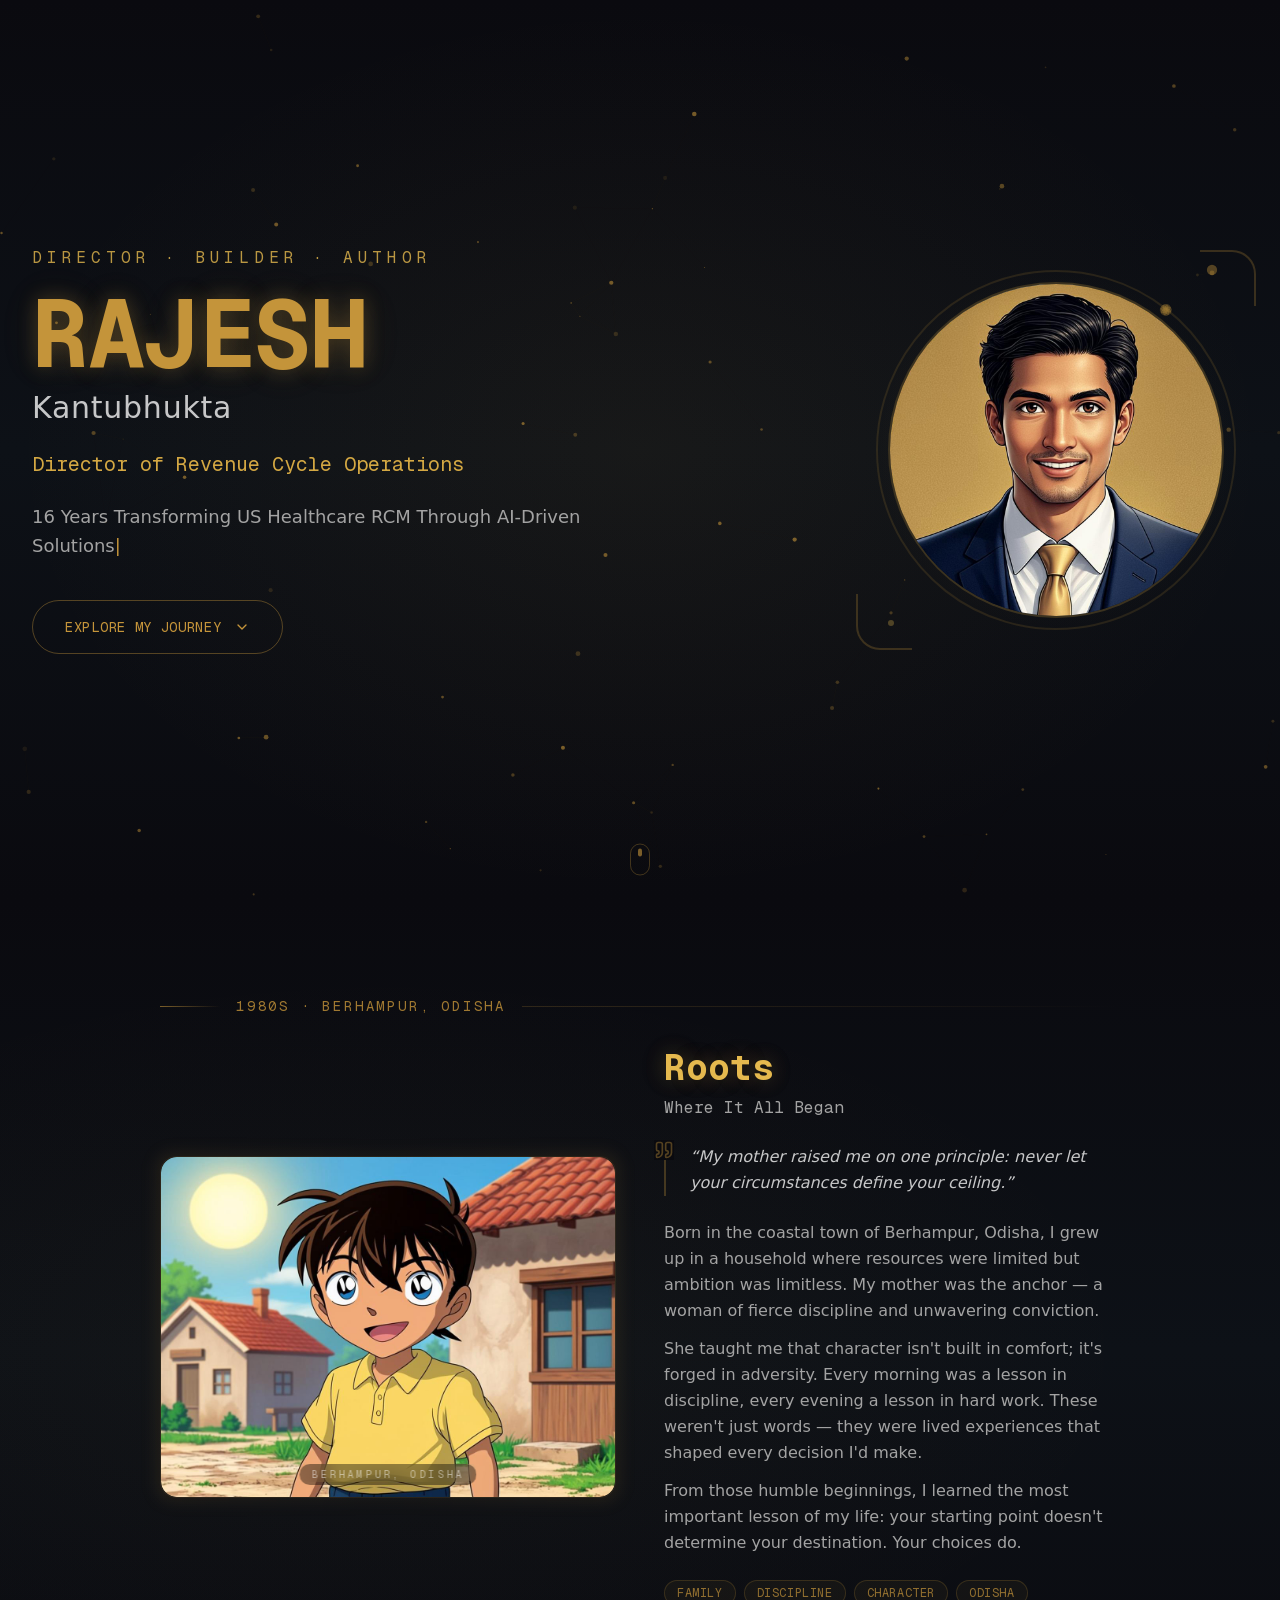
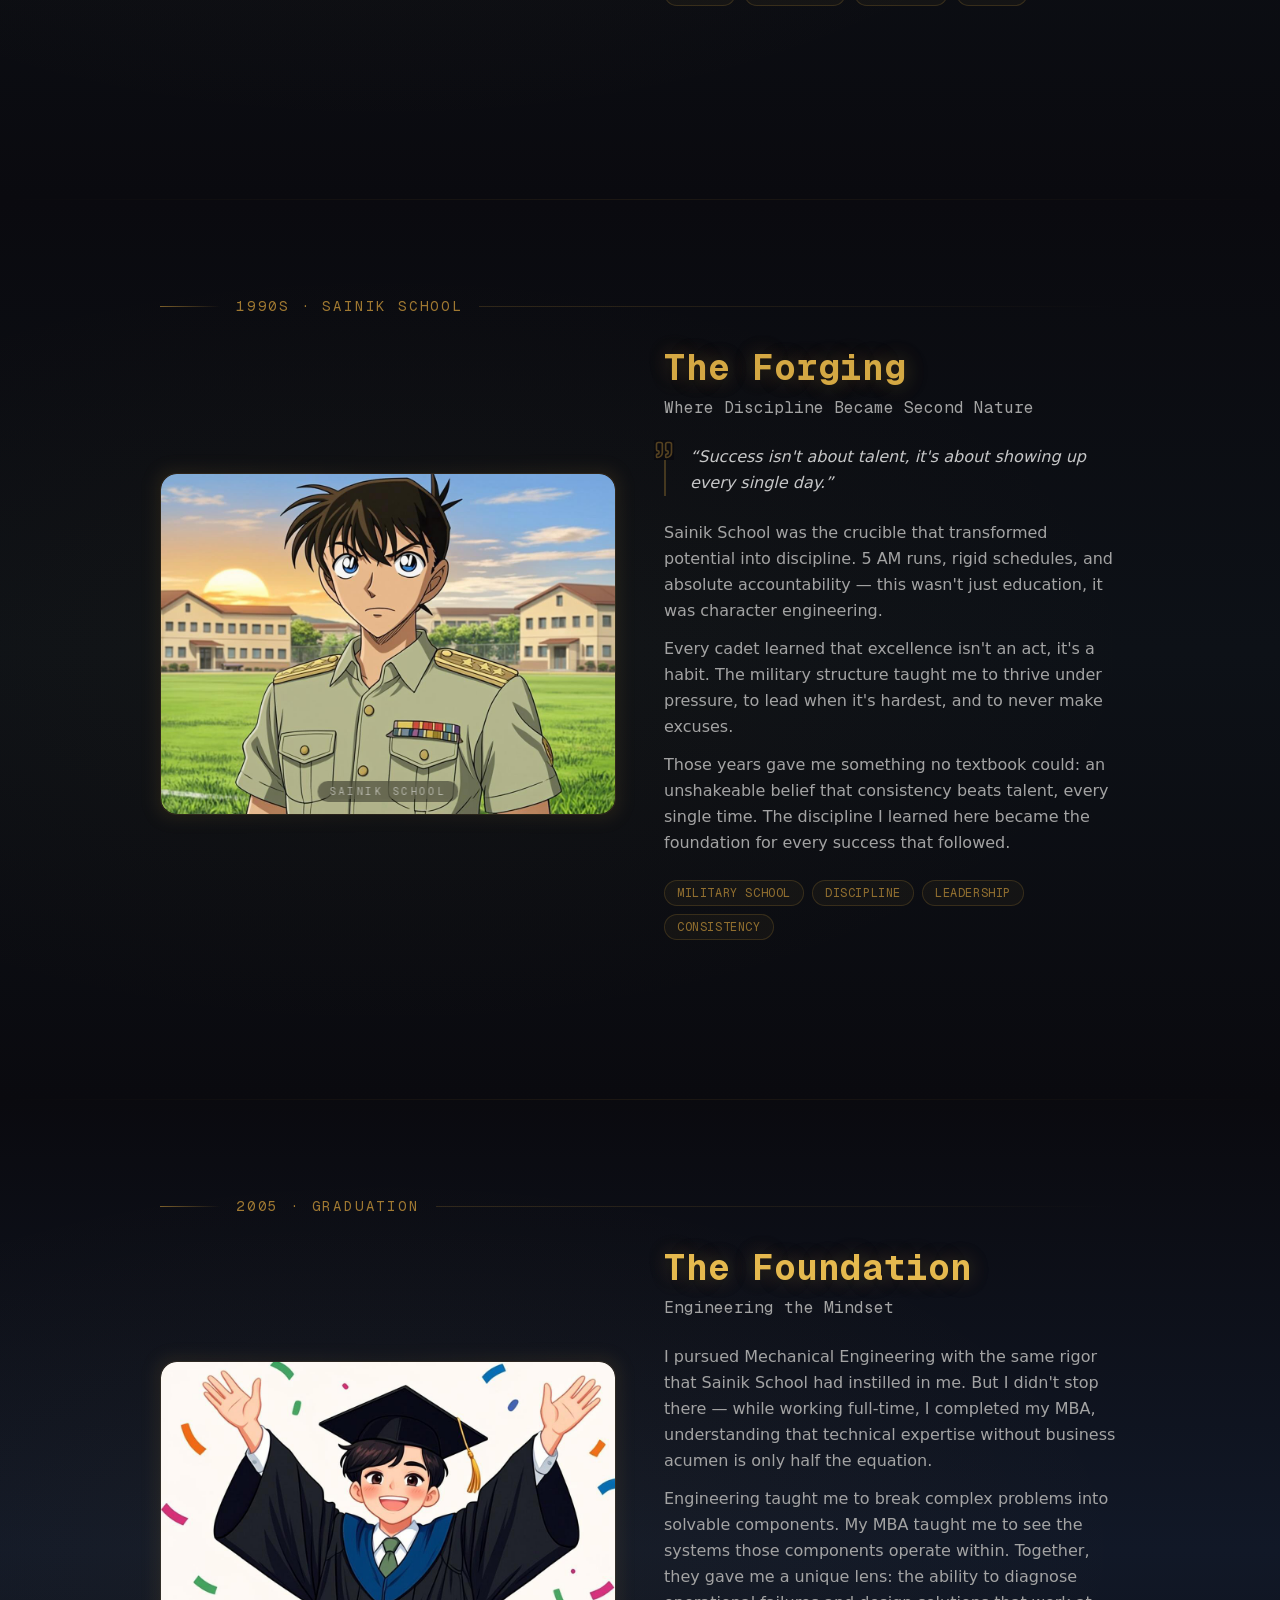
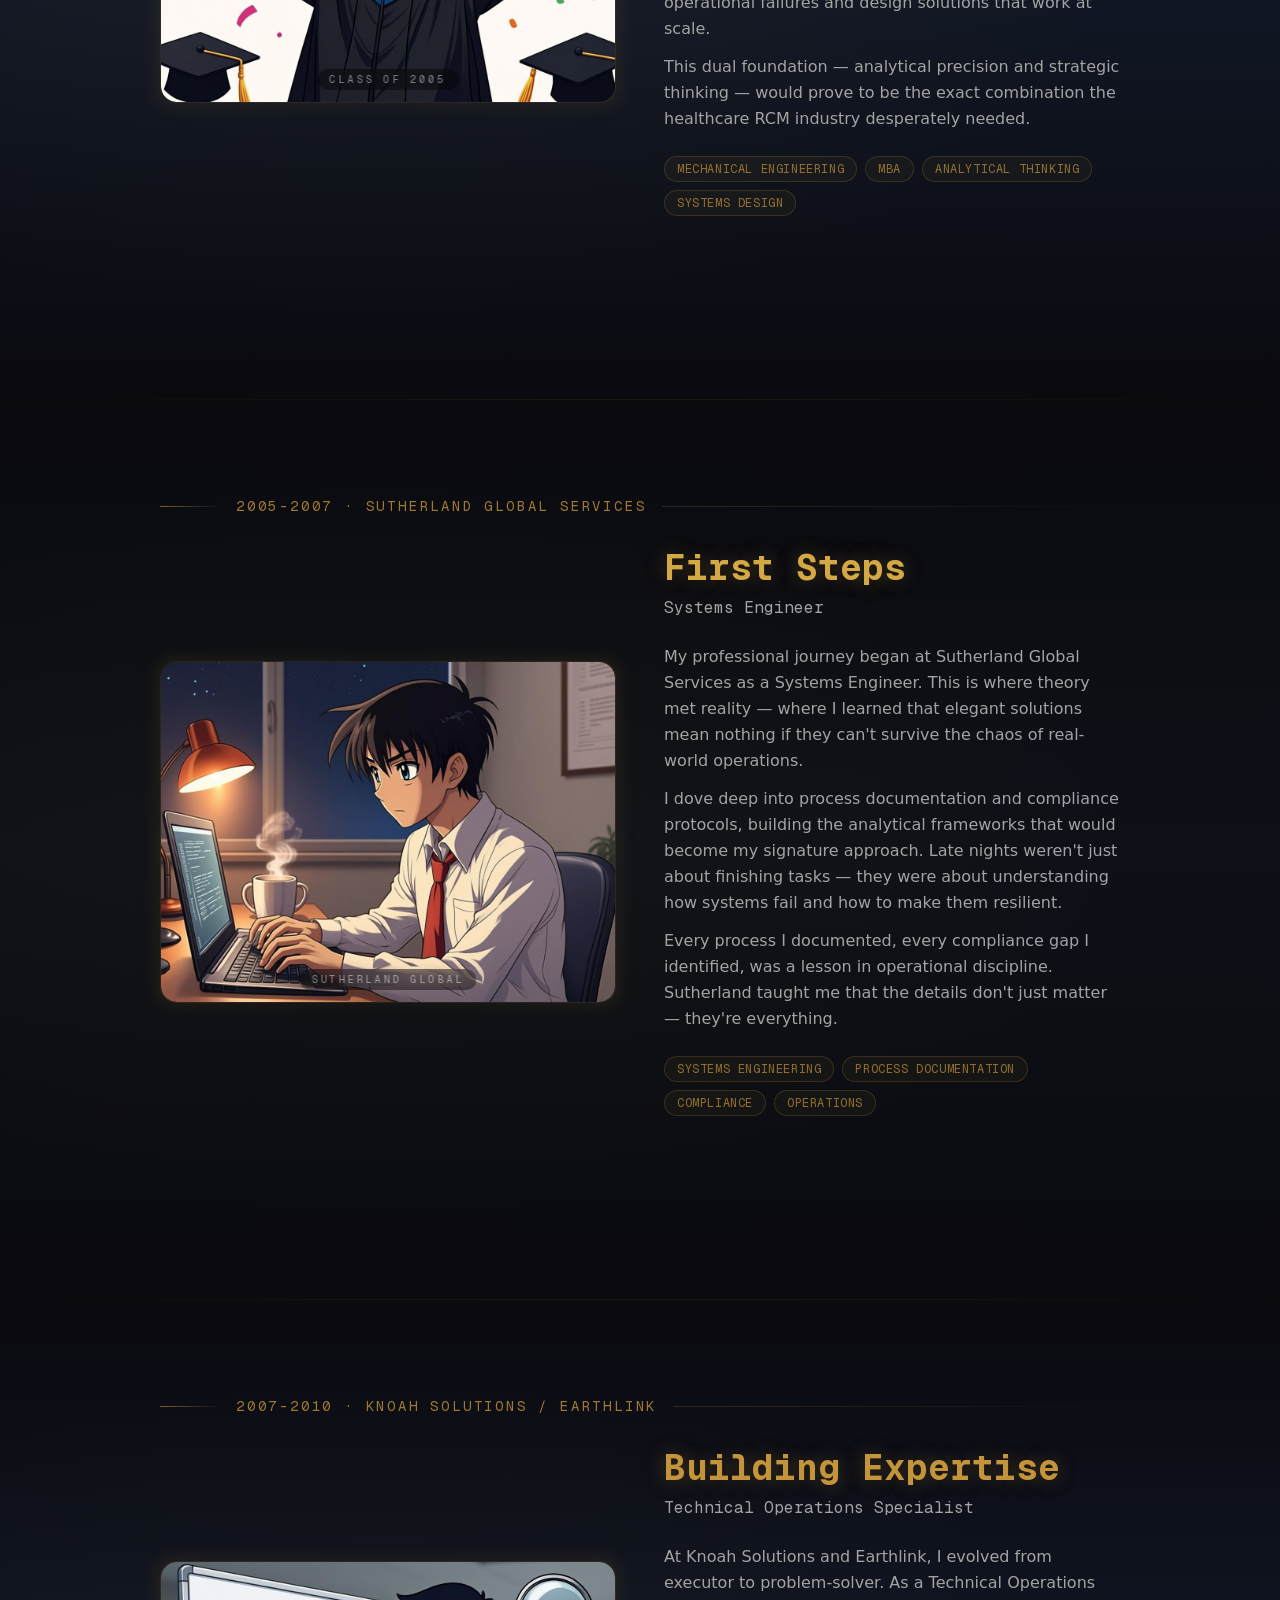
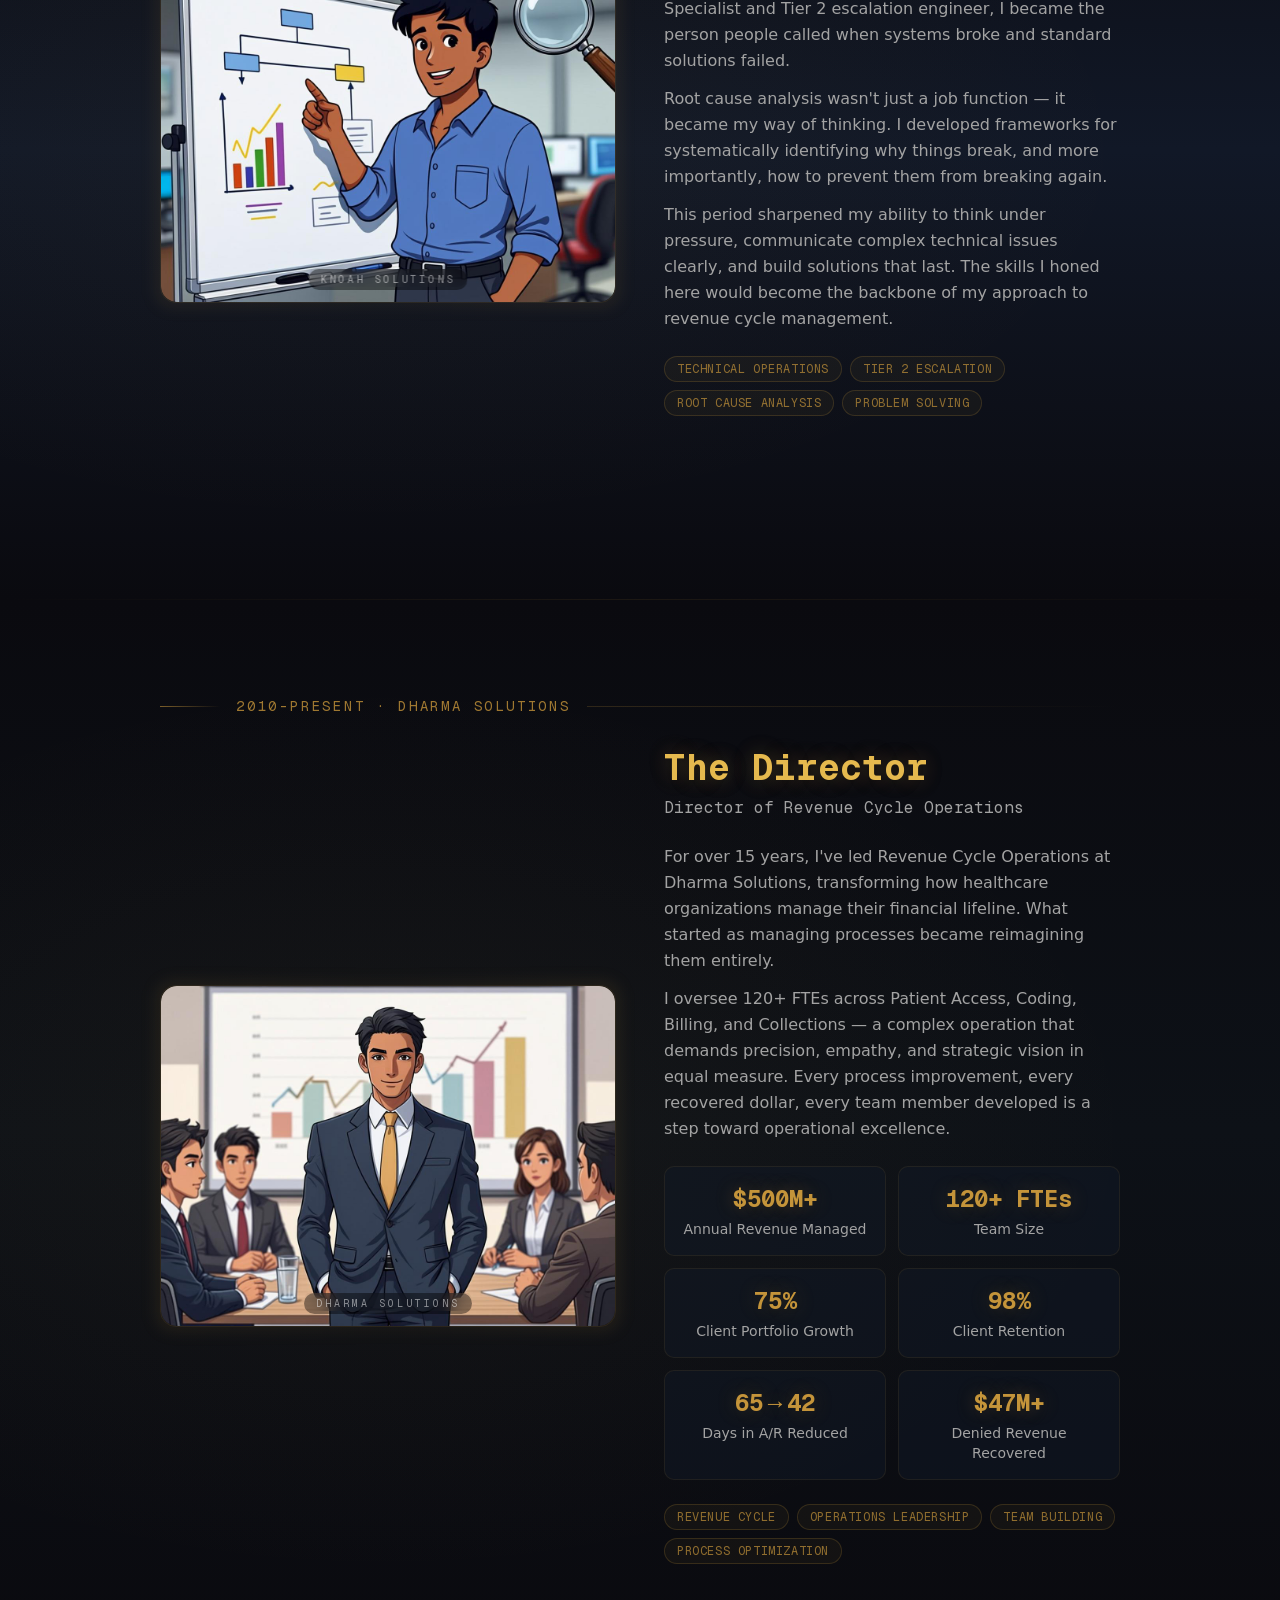
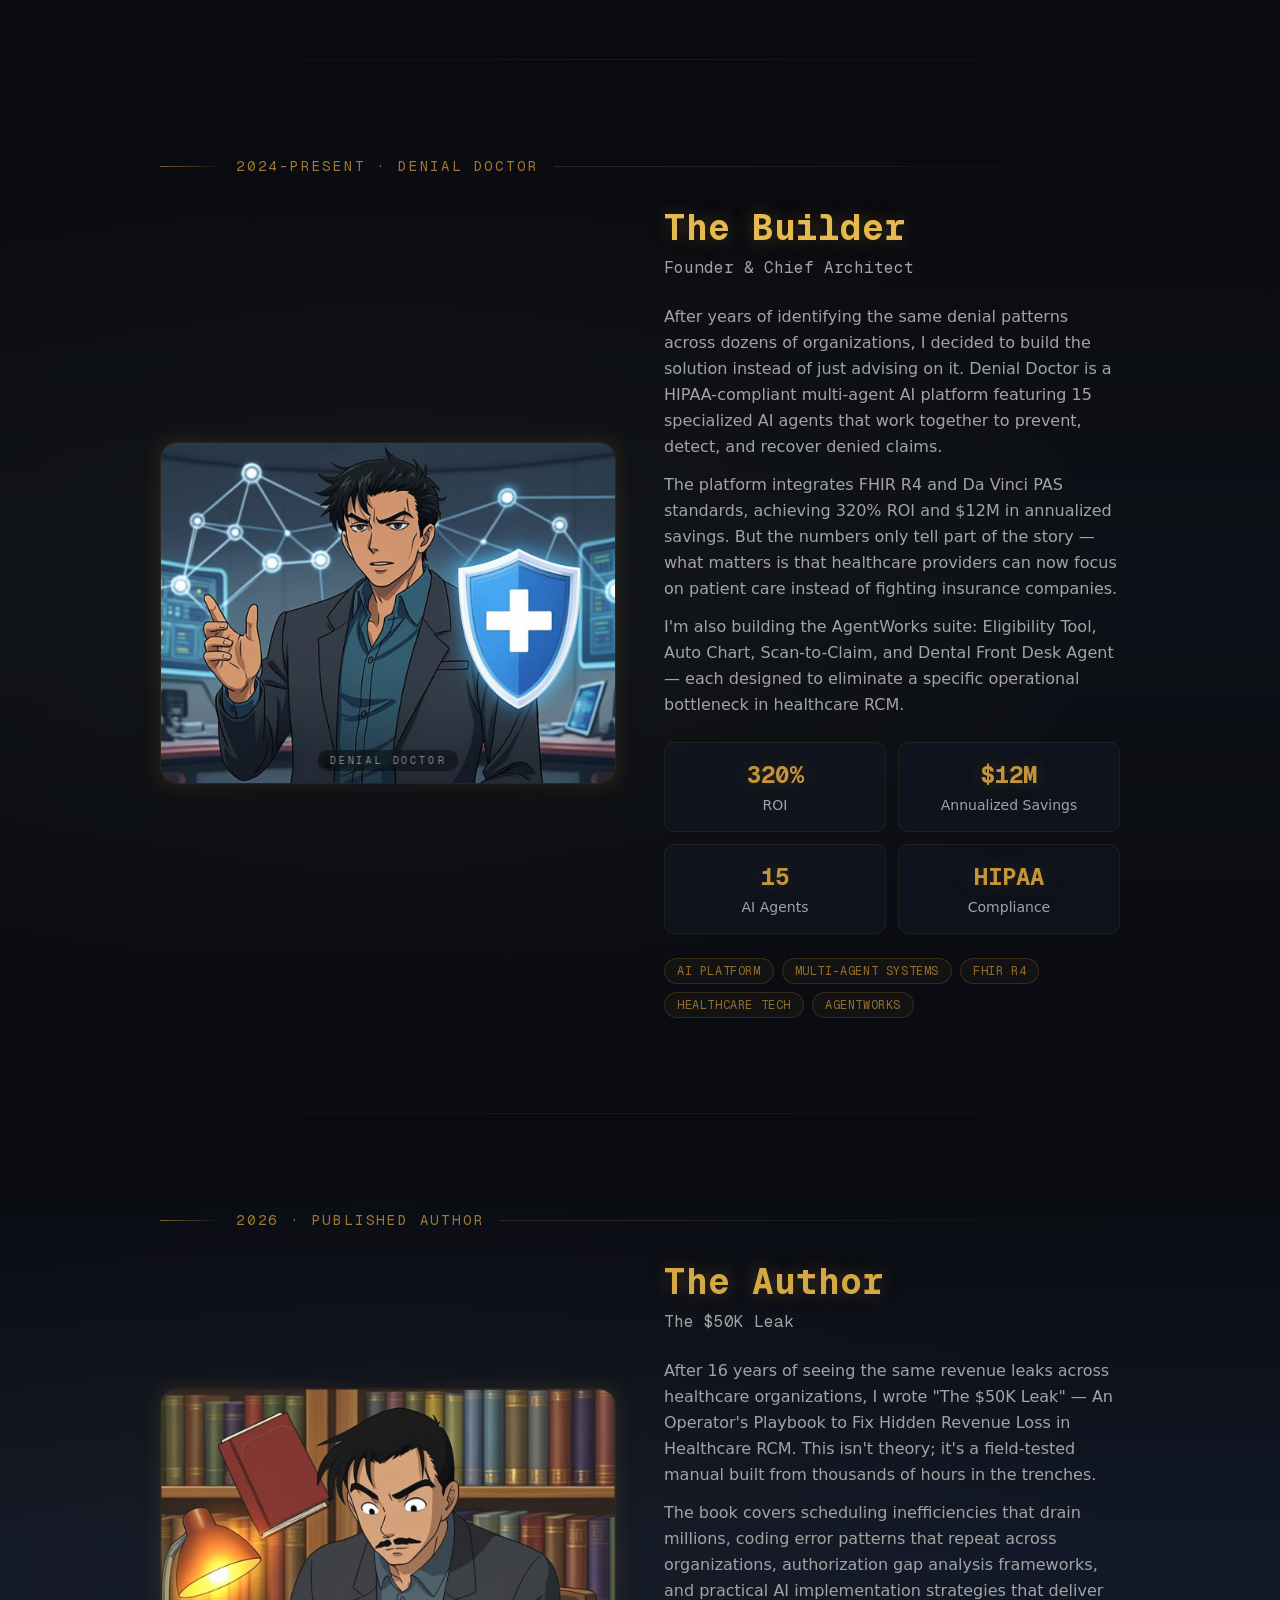
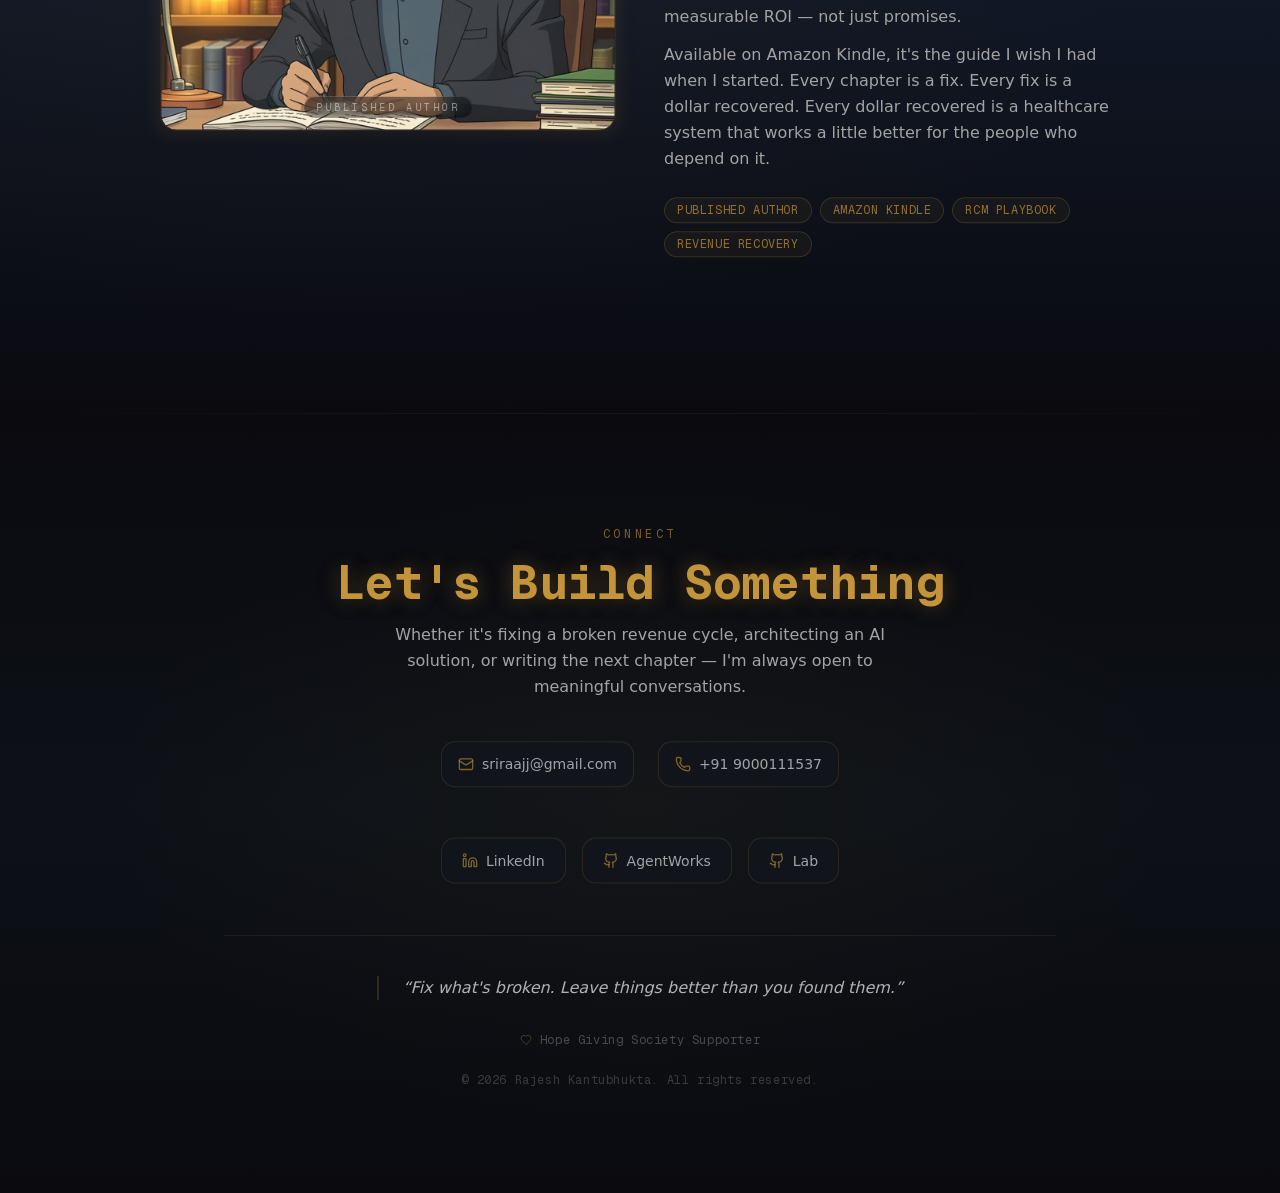
==== commit 29a4de8e: "Remove left side animation panel - full width layout" ====
--- a/index.html
+++ b/index.html
@@ -1,51 +1 @@
-<!DOCTYPE html><!--Whk2tX08XBNtIlQaQDYCW--><html lang="en"><head><meta charSet="utf-8"/><meta name="viewport" content="width=device-width, initial-scale=1"/><link rel="preload" href="/_next/static/media/797e433ab948586e-s.p.479bea2b.woff2" as="font" crossorigin="" type="font/woff2"/><link rel="preload" href="/_next/static/media/caa3a2e1cccd8315-s.p.3b6cae6d.woff2" as="font" crossorigin="" type="font/woff2"/><link rel="preload" as="image" href="/images/illustrations/hero-portrait.png"/><link rel="preload" as="image" href="/images/illustrations/childhood.png"/><link rel="preload" as="image" href="/images/illustrations/sainik.png"/><link rel="preload" as="image" href="/images/illustrations/graduation.png"/><link rel="preload" as="image" href="/images/illustrations/sutherland.png"/><link rel="preload" as="image" href="/images/illustrations/knoah.png"/><link rel="preload" as="image" href="/images/illustrations/director.png"/><link rel="preload" as="image" href="/images/illustrations/denial-doctor.png"/><link rel="preload" as="image" href="/images/illustrations/author.png"/><link rel="stylesheet" href="/_next/static/chunks/a7d5d0791c8c6223.css" data-precedence="next"/><link rel="stylesheet" href="/_next/static/chunks/7d61d941de2a1271.css" data-precedence="next"/><link rel="preload" as="script" fetchPriority="low" href="/_next/static/chunks/c39637bc9d8cb116.js"/><script src="/_next/static/chunks/771dedee3f5e1621.js" async=""></script><script src="/_next/static/chunks/e461e3027eb348df.js" async=""></script><script src="/_next/static/chunks/turbopack-e912185b864304f5.js" async=""></script><script src="/_next/static/chunks/2f236954d6a65e12.js" async=""></script><script src="/_next/static/chunks/4b935edd0cea1ee3.js" async=""></script><script src="/_next/static/chunks/1c577ec45ff4c3f3.js" async=""></script><script src="/_next/static/chunks/93e81f4ac79fd6ea.js" async=""></script><meta name="next-size-adjust" content=""/><title>Rajesh Kantubhukta | RCM Director, Builder, Author</title><meta name="description" content="16 Years Transforming US Healthcare RCM Through AI-Driven Solutions. Director of Revenue Cycle Operations, Founder of Denial Doctor, Author of The $50K Leak."/><meta name="author" content="Rajesh Kantubhukta"/><meta name="keywords" content="Rajesh Kantubhukta,RCM Director,Revenue Cycle Management,Healthcare AI,Denial Doctor,The $50K Leak,Dharma Solutions"/><meta property="og:title" content="Rajesh Kantubhukta | RCM Director, Builder, Author"/><meta property="og:description" content="16 Years Transforming US Healthcare RCM Through AI-Driven Solutions"/><meta property="og:type" content="website"/><meta name="twitter:card" content="summary"/><meta name="twitter:title" content="Rajesh Kantubhukta | RCM Director, Builder, Author"/><meta name="twitter:description" content="16 Years Transforming US Healthcare RCM Through AI-Driven Solutions"/><link rel="icon" href="/logo.svg"/><script src="/_next/static/chunks/a6dad97d9634a72d.js" noModule=""></script></head><body class="geist_a71539c9-module__T19VSG__variable geist_mono_8d43a2aa-module__8Li5zG__variable antialiased bg-background text-foreground"><div hidden=""><!--$--><!--/$--></div><div class="min-h-screen bg-[#0a0a0f] text-[#f5f5f5]"><section class="relative min-h-screen flex items-center justify-center overflow-hidden"><div class="absolute inset-0 bg-gradient-to-b from-[#0a0a0f] via-[#0d1117] to-[#0a0a0f]"></div><div class="absolute inset-0 bg-[radial-gradient(ellipse_at_center,rgba(196,148,58,0.06)_0%,transparent_70%)]"></div><canvas class="absolute inset-0 z-0 pointer-events-none" aria-hidden="true"></canvas><div class="relative z-10 w-full max-w-7xl mx-auto px-4 sm:px-6 lg:px-8 flex flex-col lg:flex-row items-center justify-between gap-8 lg:gap-16"><div class="flex-1 text-center lg:text-left"><div style="opacity:0;transform:translateY(30px)"><p class="text-[#e5b94e] font-mono text-sm sm:text-base tracking-[0.3em] uppercase mb-4 opacity-80">Director · Builder · Author</p></div><h1 class="font-mono text-5xl sm:text-6xl md:text-7xl lg:text-8xl font-bold text-[#c4943a] gold-text-glow tracking-tight" style="opacity:0;transform:translateY(40px)">RAJESH</h1><div style="opacity:0;transform:translateY(30px)"><p class="text-xl sm:text-2xl md:text-3xl font-light text-[#f5f5f5]/80 mt-2 tracking-wide">Kantubhukta</p></div><div style="opacity:0;transform:translateY(30px)"><p class="text-[#d4a843] text-base sm:text-lg md:text-xl mt-6 font-mono">Director of Revenue Cycle Operations</p></div><div class="mt-6 min-h-[3rem]" style="opacity:0"><p class="text-[#a3a3a3] text-sm sm:text-base md:text-lg leading-relaxed max-w-xl mx-auto lg:mx-0"><span class="typewriter-cursor text-[#c4943a]">|</span></p></div><div class="mt-10" style="opacity:0;transform:translateY(20px)"><button class="group inline-flex items-center gap-3 px-8 py-4 border border-[#c4943a]/40 rounded-full text-[#c4943a] hover:bg-[#c4943a]/10 transition-all duration-500 hover:border-[#c4943a]/70 hover:shadow-[0_0_30px_rgba(196,148,58,0.15)]"><span class="font-mono text-sm tracking-wider uppercase">Explore My Journey</span><svg xmlns="http://www.w3.org/2000/svg" width="24" height="24" viewBox="0 0 24 24" fill="none" stroke="currentColor" stroke-width="2" stroke-linecap="round" stroke-linejoin="round" class="lucide lucide-chevron-down w-4 h-4 group-hover:translate-y-1 transition-transform duration-300" aria-hidden="true"><path d="m6 9 6 6 6-6"></path></svg></button></div></div><div class="flex-shrink-0" style="opacity:0;transform:translateX(50px) scale(0.8)"><div class="relative w-64 h-64 sm:w-72 sm:h-72 md:w-80 md:h-80 lg:w-96 lg:h-96"><div class="absolute inset-0 rounded-full" style="background:radial-gradient(circle, rgba(196,148,58,0.15) 0%, rgba(196,148,58,0.03) 40%, transparent 65%)"></div><div class="absolute inset-3 rounded-full border-2 border-[#c4943a]/15"><div class="absolute w-1.5 h-1.5 rounded-full bg-[#c4943a]/30" style="left:50%;top:-3px;transform-origin:0 50%;transform:rotate(0deg) translateY(0)"></div><div class="absolute w-1.5 h-1.5 rounded-full bg-[#c4943a]/30" style="left:50%;top:-3px;transform-origin:0 50%;transform:rotate(45deg) translateY(0)"></div><div class="absolute w-1.5 h-1.5 rounded-full bg-[#c4943a]/30" style="left:50%;top:-3px;transform-origin:0 50%;transform:rotate(90deg) translateY(0)"></div><div class="absolute w-1.5 h-1.5 rounded-full bg-[#c4943a]/30" style="left:50%;top:-3px;transform-origin:0 50%;transform:rotate(135deg) translateY(0)"></div><div class="absolute w-1.5 h-1.5 rounded-full bg-[#c4943a]/30" style="left:50%;top:-3px;transform-origin:0 50%;transform:rotate(180deg) translateY(0)"></div><div class="absolute w-1.5 h-1.5 rounded-full bg-[#c4943a]/30" style="left:50%;top:-3px;transform-origin:0 50%;transform:rotate(225deg) translateY(0)"></div><div class="absolute w-1.5 h-1.5 rounded-full bg-[#c4943a]/30" style="left:50%;top:-3px;transform-origin:0 50%;transform:rotate(270deg) translateY(0)"></div><div class="absolute w-1.5 h-1.5 rounded-full bg-[#c4943a]/30" style="left:50%;top:-3px;transform-origin:0 50%;transform:rotate(315deg) translateY(0)"></div></div><div class="absolute inset-6 rounded-full overflow-hidden border-2 border-[#c4943a]/25 bg-[#0d1117]"><img src="/images/illustrations/hero-portrait.png" alt="Rajesh Kantubhukta" class="w-full h-full object-cover object-center" style="opacity:0;transform:scale(1.1)"/></div><div class="absolute -top-2 -right-2 w-14 h-14 border-t-2 border-r-2 border-[#c4943a]/25 rounded-tr-3xl"></div><div class="absolute -bottom-2 -left-2 w-14 h-14 border-b-2 border-l-2 border-[#c4943a]/25 rounded-bl-3xl"></div><div class="absolute top-2 right-8 w-2 h-2 rounded-full bg-[#c4943a]/40"></div><div class="absolute bottom-4 left-6 w-1.5 h-1.5 rounded-full bg-[#e5b94e]/30"></div></div></div></div><div class="absolute bottom-8 left-1/2 -translate-x-1/2 z-10" style="opacity:0"><div class="w-5 h-8 rounded-full border border-[#c4943a]/30 flex items-start justify-center p-1"><div class="w-1 h-2 rounded-full bg-[#c4943a]/60"></div></div></div></section><div id="journey-start" class="flex"><div class="hidden lg:flex sticky top-0 h-screen w-[30%] max-w-[360px] flex-col items-center justify-center py-8"><div class="absolute inset-0 flex items-center justify-center pointer-events-none"><div class="opacity-[0.06]" style="opacity:0;transform:translateY(10px) scale(0.85)"><svg class="w-52 h-auto" viewBox="0 0 120 150" fill="none"><defs><linearGradient id="skinGrad-child" x1="0%" y1="0%" x2="0%" y2="100%"><stop offset="0%" stop-color="#F0C8A0"></stop><stop offset="100%" stop-color="#E8B88A"></stop></linearGradient></defs><g opacity="0" style="transform:translateY(10px);transform-origin:50% 50%;transform-box:fill-box"><g><path d="M28 44
-          Q34 10 52 4
-          L56 12 L59 2
-          L63 12 L67 5
-          L70 13 L74 7
-          Q86 14 92 44" fill="#1a1a2e" stroke="#1a1a2e" stroke-width="2"></path><path d="M54 12 L58 8 L62 12" fill="#2d2d4a" opacity="0.3"></path><path d="M29 44 Q26 50 32 56" fill="#1a1a2e" stroke="#1a1a2e" stroke-width="1.5"></path><path d="M91 44 Q94 50 88 56" fill="#1a1a2e" stroke="#1a1a2e" stroke-width="1.5"></path></g><g><path d="M32 43.5
-            Q30 33 44.599999999999994 18
-            Q60 15 75.4 18
-            Q90 33 88 43.5
-            Q90 55.5 78.2 67.5
-            Q69.8 81 60 83
-            Q50.2 81 41.8 67.5
-            Q30 55.5 32 43.5 Z" fill="url(#skinGrad-child)" stroke="#1a1a2e" stroke-width="2.5"></path><ellipse cx="31" cy="50" rx="3.5" ry="5" fill="#E8B88A" stroke="#1a1a2e" stroke-width="1.5"></ellipse><ellipse cx="89" cy="50" rx="3.5" ry="5" fill="#E8B88A" stroke="#1a1a2e" stroke-width="1.5"></ellipse><ellipse cx="44.599999999999994" cy="55.5" rx="5" ry="3" fill="#FFB0A0" opacity="0.25"></ellipse><ellipse cx="75.4" cy="55.5" rx="5" ry="3" fill="#FFB0A0" opacity="0.25"></ellipse><g><ellipse cx="53.5" cy="46" rx="6" ry="7" fill="#FFFFFF" stroke="#1a1a2e" stroke-width="2.5"></ellipse><path d="M47.5 42.4 Q53.5 37.8 59.5 42.4" fill="#C09060" opacity="0.3"></path><ellipse cx="54" cy="47" rx="4.2" ry="5.4" fill="#3d2b1f"></ellipse><ellipse cx="53" cy="44.8" rx="3.5" ry="3" fill="#7B5C4B" opacity="0.5"></ellipse><circle cx="54" cy="47" r="1.6" fill="#000000"></circle><circle cx="51.5" cy="43.84" r="2" fill="#FFFFFF"></circle><circle cx="55" cy="48.4" r="1" fill="#FFFFFF" opacity="0.8"></circle><path d="M46.5 41.8 Q53.5 37.6 60.5 41.8" stroke="#1a1a2e" stroke-width="3" fill="none" stroke-linecap="round"></path><path d="M60.5 41.8 L62.5 39.4" stroke="#1a1a2e" stroke-width="1.5" fill="none" stroke-linecap="round"></path></g><g><ellipse cx="66.5" cy="46" rx="6" ry="7" fill="#FFFFFF" stroke="#1a1a2e" stroke-width="2.5"></ellipse><path d="M60.5 42.4 Q66.5 37.8 72.5 42.4" fill="#C09060" opacity="0.3"></path><ellipse cx="67" cy="47" rx="4.2" ry="5.4" fill="#3d2b1f"></ellipse><ellipse cx="66" cy="44.8" rx="3.5" ry="3" fill="#7B5C4B" opacity="0.5"></ellipse><circle cx="67" cy="47" r="1.6" fill="#000000"></circle><circle cx="64.5" cy="43.84" r="2" fill="#FFFFFF"></circle><circle cx="68" cy="48.4" r="1" fill="#FFFFFF" opacity="0.8"></circle><path d="M59.5 41.8 Q66.5 37.6 73.5 41.8" stroke="#1a1a2e" stroke-width="3" fill="none" stroke-linecap="round"></path><path d="M59.5 41.8 L57.5 39.4" stroke="#1a1a2e" stroke-width="1.5" fill="none" stroke-linecap="round"></path></g><path d="M46.5 37 Q53.5 31.6 60.5 37.6" stroke="#1a1a2e" stroke-width="3" fill="none" stroke-linecap="round"></path><path d="M59.5 37.6 Q66.5 31.6 73.5 37" stroke="#1a1a2e" stroke-width="3" fill="none" stroke-linecap="round"></path><path d="M59 55 L62 58" stroke="#C09060" stroke-width="1.2" fill="none" stroke-linecap="round"></path><path d="M57 63 Q60 66 63 63" stroke="#D08070" stroke-width="1.2" fill="none" stroke-linecap="round"></path></g><rect x="55" y="78" width="10" height="6" fill="#E8B88A" stroke="#1a1a2e" stroke-width="1.5"></rect><path d="M55 84 L65 84" stroke="#C09060" stroke-width="1.5" opacity="0.3"></path><g style="transform-origin:60px 84px"><g><path d="M40 84
-          L37 89
-          L42 112
-          L78 112
-          L83 89
-          L80 84 Z" fill="#F5D040" stroke="#1a1a2e" stroke-width="2"></path><path d="M53 85 L50 81 L56 89 L60 86
-          L64 89 L70 81 L67 85" fill="#F0F0F5" stroke="#1a1a2e" stroke-width="1.5"></path><circle cx="60" cy="94" r="1.2" fill="#1a1a2e" opacity="0.4"></circle><circle cx="60" cy="102" r="1.2" fill="#1a1a2e" opacity="0.4"></circle><path d="M42 112
-          L57 127
-          L63 127
-          L78 112 Z" fill="#3B5998" stroke="#1a1a2e" stroke-width="2"></path><line x1="60" y1="112" x2="60" y2="127" stroke="#1a1a2e" stroke-width="1" opacity="0.3"></line></g><g><path d="M40 88
-                  Q32 95.2 36 104.4" stroke="#1a1a2e" stroke-width="2.5" fill="none" stroke-linecap="round"></path><circle cx="36" cy="104.4" r="4" fill="#E8B88A" stroke="#1a1a2e" stroke-width="1.5"></circle><path d="M80 88
-                  Q88 95.2 84 104.4" stroke="#1a1a2e" stroke-width="2.5" fill="none" stroke-linecap="round"></path><circle cx="84" cy="104.4" r="4" fill="#E8B88A" stroke="#1a1a2e" stroke-width="1.5"></circle></g><g><path d="M53.4 112
-                L51.6 142" stroke="#1a1a2e" stroke-width="4.5" fill="none" stroke-linecap="round"></path><path d="M66.6 112
-                L68.4 142" stroke="#1a1a2e" stroke-width="4.5" fill="none" stroke-linecap="round"></path><ellipse cx="51.6" cy="144" rx="6" ry="3" fill="#1a1a2e" stroke="#1a1a2e" stroke-width="1.5"></ellipse><ellipse cx="68.4" cy="144" rx="6" ry="3" fill="#1a1a2e" stroke="#1a1a2e" stroke-width="1.5"></ellipse></g></g></g></svg></div></div><div class="relative z-10 mb-6" style="opacity:0;transform:translateY(10px) scale(0.9)"><div class="w-20 h-auto flex items-center justify-center"><svg class="w-16 h-auto" viewBox="0 0 120 150" fill="none"><defs><linearGradient id="skinGrad-child" x1="0%" y1="0%" x2="0%" y2="100%"><stop offset="0%" stop-color="#F0C8A0"></stop><stop offset="100%" stop-color="#E8B88A"></stop></linearGradient></defs><g opacity="0" style="transform:translateY(10px);transform-origin:50% 50%;transform-box:fill-box"><g><path d="M28 44
-          Q34 10 52 4
-          L56 12 L59 2
-          L63 12 L67 5
-          L70 13 L74 7
-          Q86 14 92 44" fill="#1a1a2e" stroke="#1a1a2e" stroke-width="2"></path><path d="M54 12 L58 8 L62 12" fill="#2d2d4a" opacity="0.3"></path><path d="M29 44 Q26 50 32 56" fill="#1a1a2e" stroke="#1a1a2e" stroke-width="1.5"></path><path d="M91 44 Q94 50 88 56" fill="#1a1a2e" stroke="#1a1a2e" stroke-width="1.5"></path></g><g><path d="M32 43.5
-            Q30 33 44.599999999999994 18
-            Q60 15 75.4 18
-            Q90 33 88 43.5
-            Q90 55.5 78.2 67.5
-            Q69.8 81 60 83
-            Q50.2 81 41.8 67.5
-            Q30 55.5 32 43.5 Z" fill="url(#skinGrad-child)" stroke="#1a1a2e" stroke-width="2.5"></path><ellipse cx="31" cy="50" rx="3.5" ry="5" fill="#E8B88A" stroke="#1a1a2e" stroke-width="1.5"></ellipse><ellipse cx="89" cy="50" rx="3.5" ry="5" fill="#E8B88A" stroke="#1a1a2e" stroke-width="1.5"></ellipse><ellipse cx="44.599999999999994" cy="55.5" rx="5" ry="3" fill="#FFB0A0" opacity="0.25"></ellipse><ellipse cx="75.4" cy="55.5" rx="5" ry="3" fill="#FFB0A0" opacity="0.25"></ellipse><g><ellipse cx="53.5" cy="46" rx="6" ry="7" fill="#FFFFFF" stroke="#1a1a2e" stroke-width="2.5"></ellipse><path d="M47.5 42.4 Q53.5 37.8 59.5 42.4" fill="#C09060" opacity="0.3"></path><ellipse cx="54" cy="47" rx="4.2" ry="5.4" fill="#3d2b1f"></ellipse><ellipse cx="53" cy="44.8" rx="3.5" ry="3" fill="#7B5C4B" opacity="0.5"></ellipse><circle cx="54" cy="47" r="1.6" fill="#000000"></circle><circle cx="51.5" cy="43.84" r="2" fill="#FFFFFF"></circle><circle cx="55" cy="48.4" r="1" fill="#FFFFFF" opacity="0.8"></circle><path d="M46.5 41.8 Q53.5 37.6 60.5 41.8" stroke="#1a1a2e" stroke-width="3" fill="none" stroke-linecap="round"></path><path d="M60.5 41.8 L62.5 39.4" stroke="#1a1a2e" stroke-width="1.5" fill="none" stroke-linecap="round"></path></g><g><ellipse cx="66.5" cy="46" rx="6" ry="7" fill="#FFFFFF" stroke="#1a1a2e" stroke-width="2.5"></ellipse><path d="M60.5 42.4 Q66.5 37.8 72.5 42.4" fill="#C09060" opacity="0.3"></path><ellipse cx="67" cy="47" rx="4.2" ry="5.4" fill="#3d2b1f"></ellipse><ellipse cx="66" cy="44.8" rx="3.5" ry="3" fill="#7B5C4B" opacity="0.5"></ellipse><circle cx="67" cy="47" r="1.6" fill="#000000"></circle><circle cx="64.5" cy="43.84" r="2" fill="#FFFFFF"></circle><circle cx="68" cy="48.4" r="1" fill="#FFFFFF" opacity="0.8"></circle><path d="M59.5 41.8 Q66.5 37.6 73.5 41.8" stroke="#1a1a2e" stroke-width="3" fill="none" stroke-linecap="round"></path><path d="M59.5 41.8 L57.5 39.4" stroke="#1a1a2e" stroke-width="1.5" fill="none" stroke-linecap="round"></path></g><path d="M46.5 37 Q53.5 31.6 60.5 37.6" stroke="#1a1a2e" stroke-width="3" fill="none" stroke-linecap="round"></path><path d="M59.5 37.6 Q66.5 31.6 73.5 37" stroke="#1a1a2e" stroke-width="3" fill="none" stroke-linecap="round"></path><path d="M59 55 L62 58" stroke="#C09060" stroke-width="1.2" fill="none" stroke-linecap="round"></path><path d="M57 63 Q60 66 63 63" stroke="#D08070" stroke-width="1.2" fill="none" stroke-linecap="round"></path></g><rect x="55" y="78" width="10" height="6" fill="#E8B88A" stroke="#1a1a2e" stroke-width="1.5"></rect><path d="M55 84 L65 84" stroke="#C09060" stroke-width="1.5" opacity="0.3"></path><g style="transform-origin:60px 84px"><g><path d="M40 84
-          L37 89
-          L42 112
-          L78 112
-          L83 89
-          L80 84 Z" fill="#F5D040" stroke="#1a1a2e" stroke-width="2"></path><path d="M53 85 L50 81 L56 89 L60 86
-          L64 89 L70 81 L67 85" fill="#F0F0F5" stroke="#1a1a2e" stroke-width="1.5"></path><circle cx="60" cy="94" r="1.2" fill="#1a1a2e" opacity="0.4"></circle><circle cx="60" cy="102" r="1.2" fill="#1a1a2e" opacity="0.4"></circle><path d="M42 112
-          L57 127
-          L63 127
-          L78 112 Z" fill="#3B5998" stroke="#1a1a2e" stroke-width="2"></path><line x1="60" y1="112" x2="60" y2="127" stroke="#1a1a2e" stroke-width="1" opacity="0.3"></line></g><g><path d="M40 88
-                  Q32 95.2 36 104.4" stroke="#1a1a2e" stroke-width="2.5" fill="none" stroke-linecap="round"></path><circle cx="36" cy="104.4" r="4" fill="#E8B88A" stroke="#1a1a2e" stroke-width="1.5"></circle><path d="M80 88
-                  Q88 95.2 84 104.4" stroke="#1a1a2e" stroke-width="2.5" fill="none" stroke-linecap="round"></path><circle cx="84" cy="104.4" r="4" fill="#E8B88A" stroke="#1a1a2e" stroke-width="1.5"></circle></g><g><path d="M53.4 112
-                L51.6 142" stroke="#1a1a2e" stroke-width="4.5" fill="none" stroke-linecap="round"></path><path d="M66.6 112
-                L68.4 142" stroke="#1a1a2e" stroke-width="4.5" fill="none" stroke-linecap="round"></path><ellipse cx="51.6" cy="144" rx="6" ry="3" fill="#1a1a2e" stroke="#1a1a2e" stroke-width="1.5"></ellipse><ellipse cx="68.4" cy="144" rx="6" ry="3" fill="#1a1a2e" stroke="#1a1a2e" stroke-width="1.5"></ellipse></g></g></g></svg></div><div class="text-center mt-1"><span class="font-mono text-[10px] tracking-[0.2em] uppercase text-[#c4943a]/40">Roots</span></div></div><div class="relative z-10 flex flex-col items-center gap-0"><div class="flex flex-col items-center"><button class="group relative flex items-center gap-3 cursor-pointer" aria-label="Navigate to Roots section"><div class="relative"><div class="w-3 h-3 rounded-full border-2 transition-colors duration-300 border-[#c4943a] bg-[#c4943a] timeline-dot-active"></div><div class="absolute -inset-2 rounded-full border border-[#c4943a]/30"></div></div><div class="flex flex-col items-start"><span class="font-mono text-xs tracking-wider transition-colors duration-300 whitespace-nowrap text-[#c4943a] group-hover:text-[#c4943a]/80">Roots</span><span class="font-mono text-[10px] tracking-wider transition-colors duration-300 whitespace-nowrap text-[#c4943a]/60">1980s</span></div></button></div><div class="flex flex-col items-center"><div class="relative w-px h-8"><div class="absolute inset-0 bg-[#c4943a]/10"></div><div class="absolute top-0 left-0 right-0 bg-[#c4943a]/50" style="height:0%"></div></div><button class="group relative flex items-center gap-3 cursor-pointer" aria-label="Navigate to Forging section"><div class="relative"><div class="w-3 h-3 rounded-full border-2 transition-colors duration-300 border-[#c4943a]/20 bg-transparent"></div></div><div class="flex flex-col items-start"><span class="font-mono text-xs tracking-wider transition-colors duration-300 whitespace-nowrap text-[#a3a3a3]/50 group-hover:text-[#c4943a]/80">Forging</span><span class="font-mono text-[10px] tracking-wider transition-colors duration-300 whitespace-nowrap text-[#a3a3a3]/30">1990s</span></div></button></div><div class="flex flex-col items-center"><div class="relative w-px h-8"><div class="absolute inset-0 bg-[#c4943a]/10"></div><div class="absolute top-0 left-0 right-0 bg-[#c4943a]/50" style="height:0%"></div></div><button class="group relative flex items-center gap-3 cursor-pointer" aria-label="Navigate to Foundation section"><div class="relative"><div class="w-3 h-3 rounded-full border-2 transition-colors duration-300 border-[#c4943a]/20 bg-transparent"></div></div><div class="flex flex-col items-start"><span class="font-mono text-xs tracking-wider transition-colors duration-300 whitespace-nowrap text-[#a3a3a3]/50 group-hover:text-[#c4943a]/80">Foundation</span><span class="font-mono text-[10px] tracking-wider transition-colors duration-300 whitespace-nowrap text-[#a3a3a3]/30">2005</span></div></button></div><div class="flex flex-col items-center"><div class="relative w-px h-8"><div class="absolute inset-0 bg-[#c4943a]/10"></div><div class="absolute top-0 left-0 right-0 bg-[#c4943a]/50" style="height:0%"></div></div><button class="group relative flex items-center gap-3 cursor-pointer" aria-label="Navigate to First Steps section"><div class="relative"><div class="w-3 h-3 rounded-full border-2 transition-colors duration-300 border-[#c4943a]/20 bg-transparent"></div></div><div class="flex flex-col items-start"><span class="font-mono text-xs tracking-wider transition-colors duration-300 whitespace-nowrap text-[#a3a3a3]/50 group-hover:text-[#c4943a]/80">First Steps</span><span class="font-mono text-[10px] tracking-wider transition-colors duration-300 whitespace-nowrap text-[#a3a3a3]/30">2005-07</span></div></button></div><div class="flex flex-col items-center"><div class="relative w-px h-8"><div class="absolute inset-0 bg-[#c4943a]/10"></div><div class="absolute top-0 left-0 right-0 bg-[#c4943a]/50" style="height:0%"></div></div><button class="group relative flex items-center gap-3 cursor-pointer" aria-label="Navigate to Building section"><div class="relative"><div class="w-3 h-3 rounded-full border-2 transition-colors duration-300 border-[#c4943a]/20 bg-transparent"></div></div><div class="flex flex-col items-start"><span class="font-mono text-xs tracking-wider transition-colors duration-300 whitespace-nowrap text-[#a3a3a3]/50 group-hover:text-[#c4943a]/80">Building</span><span class="font-mono text-[10px] tracking-wider transition-colors duration-300 whitespace-nowrap text-[#a3a3a3]/30">2007-10</span></div></button></div><div class="flex flex-col items-center"><div class="relative w-px h-8"><div class="absolute inset-0 bg-[#c4943a]/10"></div><div class="absolute top-0 left-0 right-0 bg-[#c4943a]/50" style="height:0%"></div></div><button class="group relative flex items-center gap-3 cursor-pointer" aria-label="Navigate to Director section"><div class="relative"><div class="w-3 h-3 rounded-full border-2 transition-colors duration-300 border-[#c4943a]/20 bg-transparent"></div></div><div class="flex flex-col items-start"><span class="font-mono text-xs tracking-wider transition-colors duration-300 whitespace-nowrap text-[#a3a3a3]/50 group-hover:text-[#c4943a]/80">Director</span><span class="font-mono text-[10px] tracking-wider transition-colors duration-300 whitespace-nowrap text-[#a3a3a3]/30">2010+</span></div></button></div><div class="flex flex-col items-center"><div class="relative w-px h-8"><div class="absolute inset-0 bg-[#c4943a]/10"></div><div class="absolute top-0 left-0 right-0 bg-[#c4943a]/50" style="height:0%"></div></div><button class="group relative flex items-center gap-3 cursor-pointer" aria-label="Navigate to Builder section"><div class="relative"><div class="w-3 h-3 rounded-full border-2 transition-colors duration-300 border-[#c4943a]/20 bg-transparent"></div></div><div class="flex flex-col items-start"><span class="font-mono text-xs tracking-wider transition-colors duration-300 whitespace-nowrap text-[#a3a3a3]/50 group-hover:text-[#c4943a]/80">Builder</span><span class="font-mono text-[10px] tracking-wider transition-colors duration-300 whitespace-nowrap text-[#a3a3a3]/30">2024+</span></div></button></div><div class="flex flex-col items-center"><div class="relative w-px h-8"><div class="absolute inset-0 bg-[#c4943a]/10"></div><div class="absolute top-0 left-0 right-0 bg-[#c4943a]/50" style="height:0%"></div></div><button class="group relative flex items-center gap-3 cursor-pointer" aria-label="Navigate to Author section"><div class="relative"><div class="w-3 h-3 rounded-full border-2 transition-colors duration-300 border-[#c4943a]/20 bg-transparent"></div></div><div class="flex flex-col items-start"><span class="font-mono text-xs tracking-wider transition-colors duration-300 whitespace-nowrap text-[#a3a3a3]/50 group-hover:text-[#c4943a]/80">Author</span><span class="font-mono text-[10px] tracking-wider transition-colors duration-300 whitespace-nowrap text-[#a3a3a3]/30">2026</span></div></button></div></div></div><div class="w-full lg:w-[70%] lg:ml-auto"><div><div class="lg:hidden px-4 sm:px-6 lg:px-8 pt-8"><div class="lg:hidden flex items-center gap-3 mb-6"><div class="flex items-center gap-2"><div class="w-2 h-2 rounded-full bg-gold timeline-dot-active"></div><div class="h-px w-6 bg-gold/30"></div></div><span class="font-mono text-xs tracking-[0.15em] uppercase text-gold/80">1980s</span><span class="font-mono text-xs text-muted-foreground/50">·</span><span class="font-mono text-xs tracking-wider text-gold/60">Roots</span></div></div><section id="berhampur" class="relative min-h-screen py-16 md:py-24 bg-gradient-to-b from-[#0a0a0f] via-[#0d1117] to-[#0a0a0f]"><div class="absolute inset-0 pointer-events-none" style="background:radial-gradient(ellipse at 30% 50%, rgba(196, 148, 58, 0.04) 0%, transparent 60%)"></div><div class="relative z-10 max-w-5xl mx-auto px-4 sm:px-6 lg:px-8"><div class="flex items-center gap-4 mb-8" style="opacity:0;transform:translateX(-30px)"><div class="h-px flex-1 max-w-[60px] bg-gradient-to-r from-[#c4943a]/60 to-transparent"></div><span class="font-mono text-xs sm:text-sm tracking-[0.2em] uppercase text-[#c4943a]/80">1980s · Berhampur, Odisha</span><div class="h-px flex-1 bg-gradient-to-r from-[#c4943a]/20 to-transparent"></div></div><div class="grid grid-cols-1 lg:grid-cols-2 gap-8 lg:gap-12 items-center"><div class="order-2 lg:order-1" style="opacity:0;transform:scale(0.9)"><div class="relative group"><div class="absolute -inset-1 bg-gradient-to-r from-[#c4943a]/10 via-[#c4943a]/5 to-[#c4943a]/10 rounded-2xl blur-sm group-hover:from-[#c4943a]/15 group-hover:via-[#c4943a]/10 group-hover:to-[#c4943a]/15 transition-all duration-700"></div><div class="relative rounded-2xl overflow-hidden border border-[#c4943a]/10 journey-card"><div class="relative w-full min-h-[320px] flex items-center justify-center overflow-hidden rounded-2xl bg-[#1a1510]"><img src="/images/illustrations/childhood.png" alt="Childhood in Berhampur, Odisha" class="w-full h-full object-cover object-center"/><div class="absolute bottom-3 left-1/2 -translate-x-1/2"><span class="font-mono text-[10px] tracking-[0.3em] uppercase text-white/50 bg-black/40 px-3 py-1 rounded-full backdrop-blur-sm">Berhampur, Odisha</span></div></div></div></div></div><div class="order-1 lg:order-2"><h2 class="font-mono text-2xl sm:text-3xl md:text-4xl font-bold text-[#e5b94e] gold-text-glow mb-2" style="opacity:0;transform:translateY(20px)">Roots</h2><p class="text-[#a3a3a3] font-mono text-sm sm:text-base mb-6" style="opacity:0;transform:translateY(15px)">Where It All Began</p><div class="relative pl-6 border-l-2 border-[#c4943a]/30 mb-6" style="opacity:0;transform:translateX(-20px)"><svg xmlns="http://www.w3.org/2000/svg" width="24" height="24" viewBox="0 0 24 24" fill="none" stroke="currentColor" stroke-width="2" stroke-linecap="round" stroke-linejoin="round" class="lucide lucide-quote absolute -left-3 -top-1 w-5 h-5 text-[#c4943a]/40 bg-[#0a0a0f]" aria-hidden="true"><path d="M16 3a2 2 0 0 0-2 2v6a2 2 0 0 0 2 2 1 1 0 0 1 1 1v1a2 2 0 0 1-2 2 1 1 0 0 0-1 1v2a1 1 0 0 0 1 1 6 6 0 0 0 6-6V5a2 2 0 0 0-2-2z"></path><path d="M5 3a2 2 0 0 0-2 2v6a2 2 0 0 0 2 2 1 1 0 0 1 1 1v1a2 2 0 0 1-2 2 1 1 0 0 0-1 1v2a1 1 0 0 0 1 1 6 6 0 0 0 6-6V5a2 2 0 0 0-2-2z"></path></svg><p class="text-[#f5f5f5]/80 italic text-sm sm:text-base leading-relaxed">“<!-- -->My mother raised me on one principle: never let your circumstances define your ceiling.<!-- -->”</p></div><div class="space-y-3 mb-6"><p class="text-[#a3a3a3] text-sm sm:text-base leading-relaxed" style="opacity:0;transform:translateY(10px)">Born in the coastal town of Berhampur, Odisha, I grew up in a household where resources were limited but ambition was limitless. My mother was the anchor — a woman of fierce discipline and unwavering conviction.</p><p class="text-[#a3a3a3] text-sm sm:text-base leading-relaxed" style="opacity:0;transform:translateY(10px)">She taught me that character isn&#x27;t built in comfort; it&#x27;s forged in adversity. Every morning was a lesson in discipline, every evening a lesson in hard work. These weren&#x27;t just words — they were lived experiences that shaped every decision I&#x27;d make.</p><p class="text-[#a3a3a3] text-sm sm:text-base leading-relaxed" style="opacity:0;transform:translateY(10px)">From those humble beginnings, I learned the most important lesson of my life: your starting point doesn&#x27;t determine your destination. Your choices do.</p></div><div class="flex flex-wrap gap-2" style="opacity:0;transform:translateY(10px)"><span class="px-3 py-1 text-xs font-mono tracking-wider uppercase border border-[#c4943a]/20 rounded-full text-[#c4943a]/70 bg-[#c4943a]/5">Family</span><span class="px-3 py-1 text-xs font-mono tracking-wider uppercase border border-[#c4943a]/20 rounded-full text-[#c4943a]/70 bg-[#c4943a]/5">Discipline</span><span class="px-3 py-1 text-xs font-mono tracking-wider uppercase border border-[#c4943a]/20 rounded-full text-[#c4943a]/70 bg-[#c4943a]/5">Character</span><span class="px-3 py-1 text-xs font-mono tracking-wider uppercase border border-[#c4943a]/20 rounded-full text-[#c4943a]/70 bg-[#c4943a]/5">Odisha</span></div></div></div></div><div class="absolute bottom-0 left-0 right-0 h-px bg-gradient-to-r from-transparent via-[#c4943a]/10 to-transparent"></div></section></div><div><div class="lg:hidden px-4 sm:px-6 lg:px-8 pt-8"><div class="lg:hidden flex items-center gap-3 mb-6"><div class="flex items-center gap-2"><div class="w-2 h-2 rounded-full bg-gold timeline-dot-active"></div><div class="h-px w-6 bg-gold/30"></div></div><span class="font-mono text-xs tracking-[0.15em] uppercase text-gold/80">1990s</span><span class="font-mono text-xs text-muted-foreground/50">·</span><span class="font-mono text-xs tracking-wider text-gold/60">The Forging</span></div></div><section id="sainik" class="relative min-h-screen py-16 md:py-24 bg-gradient-to-b from-[#0a0a0f] via-[#0d1117] to-[#0a0a0f]"><div class="absolute inset-0 pointer-events-none" style="background:radial-gradient(ellipse at 30% 50%, rgba(139, 105, 20, 0.05) 0%, transparent 60%)"></div><div class="relative z-10 max-w-5xl mx-auto px-4 sm:px-6 lg:px-8"><div class="flex items-center gap-4 mb-8" style="opacity:0;transform:translateX(-30px)"><div class="h-px flex-1 max-w-[60px] bg-gradient-to-r from-[#c4943a]/60 to-transparent"></div><span class="font-mono text-xs sm:text-sm tracking-[0.2em] uppercase text-[#c4943a]/80">1990s · Sainik School</span><div class="h-px flex-1 bg-gradient-to-r from-[#c4943a]/20 to-transparent"></div></div><div class="grid grid-cols-1 lg:grid-cols-2 gap-8 lg:gap-12 items-center"><div class="order-2 lg:order-1" style="opacity:0;transform:scale(0.9)"><div class="relative group"><div class="absolute -inset-1 bg-gradient-to-r from-[#c4943a]/10 via-[#c4943a]/5 to-[#c4943a]/10 rounded-2xl blur-sm group-hover:from-[#c4943a]/15 group-hover:via-[#c4943a]/10 group-hover:to-[#c4943a]/15 transition-all duration-700"></div><div class="relative rounded-2xl overflow-hidden border border-[#c4943a]/10 journey-card"><div class="relative w-full min-h-[320px] flex items-center justify-center overflow-hidden rounded-2xl bg-[#0f1210]"><img src="/images/illustrations/sainik.png" alt="Sainik School cadet" class="w-full h-full object-cover object-center"/><div class="absolute bottom-3 left-1/2 -translate-x-1/2"><span class="font-mono text-[10px] tracking-[0.3em] uppercase text-white/50 bg-black/40 px-3 py-1 rounded-full backdrop-blur-sm">Sainik School</span></div></div></div></div></div><div class="order-1 lg:order-2"><h2 class="font-mono text-2xl sm:text-3xl md:text-4xl font-bold text-[#d4a843] gold-text-glow mb-2" style="opacity:0;transform:translateY(20px)">The Forging</h2><p class="text-[#a3a3a3] font-mono text-sm sm:text-base mb-6" style="opacity:0;transform:translateY(15px)">Where Discipline Became Second Nature</p><div class="relative pl-6 border-l-2 border-[#c4943a]/30 mb-6" style="opacity:0;transform:translateX(-20px)"><svg xmlns="http://www.w3.org/2000/svg" width="24" height="24" viewBox="0 0 24 24" fill="none" stroke="currentColor" stroke-width="2" stroke-linecap="round" stroke-linejoin="round" class="lucide lucide-quote absolute -left-3 -top-1 w-5 h-5 text-[#c4943a]/40 bg-[#0a0a0f]" aria-hidden="true"><path d="M16 3a2 2 0 0 0-2 2v6a2 2 0 0 0 2 2 1 1 0 0 1 1 1v1a2 2 0 0 1-2 2 1 1 0 0 0-1 1v2a1 1 0 0 0 1 1 6 6 0 0 0 6-6V5a2 2 0 0 0-2-2z"></path><path d="M5 3a2 2 0 0 0-2 2v6a2 2 0 0 0 2 2 1 1 0 0 1 1 1v1a2 2 0 0 1-2 2 1 1 0 0 0-1 1v2a1 1 0 0 0 1 1 6 6 0 0 0 6-6V5a2 2 0 0 0-2-2z"></path></svg><p class="text-[#f5f5f5]/80 italic text-sm sm:text-base leading-relaxed">“<!-- -->Success isn&#x27;t about talent, it&#x27;s about showing up every single day.<!-- -->”</p></div><div class="space-y-3 mb-6"><p class="text-[#a3a3a3] text-sm sm:text-base leading-relaxed" style="opacity:0;transform:translateY(10px)">Sainik School was the crucible that transformed potential into discipline. 5 AM runs, rigid schedules, and absolute accountability — this wasn&#x27;t just education, it was character engineering.</p><p class="text-[#a3a3a3] text-sm sm:text-base leading-relaxed" style="opacity:0;transform:translateY(10px)">Every cadet learned that excellence isn&#x27;t an act, it&#x27;s a habit. The military structure taught me to thrive under pressure, to lead when it&#x27;s hardest, and to never make excuses.</p><p class="text-[#a3a3a3] text-sm sm:text-base leading-relaxed" style="opacity:0;transform:translateY(10px)">Those years gave me something no textbook could: an unshakeable belief that consistency beats talent, every single time. The discipline I learned here became the foundation for every success that followed.</p></div><div class="flex flex-wrap gap-2" style="opacity:0;transform:translateY(10px)"><span class="px-3 py-1 text-xs font-mono tracking-wider uppercase border border-[#c4943a]/20 rounded-full text-[#c4943a]/70 bg-[#c4943a]/5">Military School</span><span class="px-3 py-1 text-xs font-mono tracking-wider uppercase border border-[#c4943a]/20 rounded-full text-[#c4943a]/70 bg-[#c4943a]/5">Discipline</span><span class="px-3 py-1 text-xs font-mono tracking-wider uppercase border border-[#c4943a]/20 rounded-full text-[#c4943a]/70 bg-[#c4943a]/5">Leadership</span><span class="px-3 py-1 text-xs font-mono tracking-wider uppercase border border-[#c4943a]/20 rounded-full text-[#c4943a]/70 bg-[#c4943a]/5">Consistency</span></div></div></div></div><div class="absolute bottom-0 left-0 right-0 h-px bg-gradient-to-r from-transparent via-[#c4943a]/10 to-transparent"></div></section></div><div><div class="lg:hidden px-4 sm:px-6 lg:px-8 pt-8"><div class="lg:hidden flex items-center gap-3 mb-6"><div class="flex items-center gap-2"><div class="w-2 h-2 rounded-full bg-gold timeline-dot-active"></div><div class="h-px w-6 bg-gold/30"></div></div><span class="font-mono text-xs tracking-[0.15em] uppercase text-gold/80">2005</span><span class="font-mono text-xs text-muted-foreground/50">·</span><span class="font-mono text-xs tracking-wider text-gold/60">The Foundation</span></div></div><section id="graduation" class="relative min-h-screen py-16 md:py-24 bg-gradient-to-b from-[#0a0a0f] via-[#111827] to-[#0a0a0f]"><div class="absolute inset-0 pointer-events-none" style="background:radial-gradient(ellipse at 30% 50%, rgba(229, 185, 78, 0.04) 0%, transparent 60%)"></div><div class="relative z-10 max-w-5xl mx-auto px-4 sm:px-6 lg:px-8"><div class="flex items-center gap-4 mb-8" style="opacity:0;transform:translateX(-30px)"><div class="h-px flex-1 max-w-[60px] bg-gradient-to-r from-[#c4943a]/60 to-transparent"></div><span class="font-mono text-xs sm:text-sm tracking-[0.2em] uppercase text-[#c4943a]/80">2005 · Graduation</span><div class="h-px flex-1 bg-gradient-to-r from-[#c4943a]/20 to-transparent"></div></div><div class="grid grid-cols-1 lg:grid-cols-2 gap-8 lg:gap-12 items-center"><div class="order-2 lg:order-1" style="opacity:0;transform:scale(0.9)"><div class="relative group"><div class="absolute -inset-1 bg-gradient-to-r from-[#c4943a]/10 via-[#c4943a]/5 to-[#c4943a]/10 rounded-2xl blur-sm group-hover:from-[#c4943a]/15 group-hover:via-[#c4943a]/10 group-hover:to-[#c4943a]/15 transition-all duration-700"></div><div class="relative rounded-2xl overflow-hidden border border-[#c4943a]/10 journey-card"><div class="relative w-full min-h-[320px] flex items-center justify-center overflow-hidden rounded-2xl bg-[#0d0f1a]"><img src="/images/illustrations/graduation.png" alt="Graduation celebration" class="w-full h-full object-cover object-center"/><div class="absolute bottom-3 left-1/2 -translate-x-1/2"><span class="font-mono text-[10px] tracking-[0.3em] uppercase text-white/50 bg-black/40 px-3 py-1 rounded-full backdrop-blur-sm">Class of 2005</span></div></div></div></div></div><div class="order-1 lg:order-2"><h2 class="font-mono text-2xl sm:text-3xl md:text-4xl font-bold text-[#e5b94e] gold-text-glow mb-2" style="opacity:0;transform:translateY(20px)">The Foundation</h2><p class="text-[#a3a3a3] font-mono text-sm sm:text-base mb-6" style="opacity:0;transform:translateY(15px)">Engineering the Mindset</p><div class="space-y-3 mb-6"><p class="text-[#a3a3a3] text-sm sm:text-base leading-relaxed" style="opacity:0;transform:translateY(10px)">I pursued Mechanical Engineering with the same rigor that Sainik School had instilled in me. But I didn&#x27;t stop there — while working full-time, I completed my MBA, understanding that technical expertise without business acumen is only half the equation.</p><p class="text-[#a3a3a3] text-sm sm:text-base leading-relaxed" style="opacity:0;transform:translateY(10px)">Engineering taught me to break complex problems into solvable components. My MBA taught me to see the systems those components operate within. Together, they gave me a unique lens: the ability to diagnose operational failures and design solutions that work at scale.</p><p class="text-[#a3a3a3] text-sm sm:text-base leading-relaxed" style="opacity:0;transform:translateY(10px)">This dual foundation — analytical precision and strategic thinking — would prove to be the exact combination the healthcare RCM industry desperately needed.</p></div><div class="flex flex-wrap gap-2" style="opacity:0;transform:translateY(10px)"><span class="px-3 py-1 text-xs font-mono tracking-wider uppercase border border-[#c4943a]/20 rounded-full text-[#c4943a]/70 bg-[#c4943a]/5">Mechanical Engineering</span><span class="px-3 py-1 text-xs font-mono tracking-wider uppercase border border-[#c4943a]/20 rounded-full text-[#c4943a]/70 bg-[#c4943a]/5">MBA</span><span class="px-3 py-1 text-xs font-mono tracking-wider uppercase border border-[#c4943a]/20 rounded-full text-[#c4943a]/70 bg-[#c4943a]/5">Analytical Thinking</span><span class="px-3 py-1 text-xs font-mono tracking-wider uppercase border border-[#c4943a]/20 rounded-full text-[#c4943a]/70 bg-[#c4943a]/5">Systems Design</span></div></div></div></div><div class="absolute bottom-0 left-0 right-0 h-px bg-gradient-to-r from-transparent via-[#c4943a]/10 to-transparent"></div></section></div><div><div class="lg:hidden px-4 sm:px-6 lg:px-8 pt-8"><div class="lg:hidden flex items-center gap-3 mb-6"><div class="flex items-center gap-2"><div class="w-2 h-2 rounded-full bg-gold timeline-dot-active"></div><div class="h-px w-6 bg-gold/30"></div></div><span class="font-mono text-xs tracking-[0.15em] uppercase text-gold/80">2005-2007</span><span class="font-mono text-xs text-muted-foreground/50">·</span><span class="font-mono text-xs tracking-wider text-gold/60">First Steps</span></div></div><section id="sutherland" class="relative min-h-screen py-16 md:py-24 bg-gradient-to-b from-[#0a0a0f] via-[#0d1117] to-[#0a0a0f]"><div class="absolute inset-0 pointer-events-none" style="background:radial-gradient(ellipse at 30% 50%, rgba(196, 148, 58, 0.03) 0%, transparent 60%)"></div><div class="relative z-10 max-w-5xl mx-auto px-4 sm:px-6 lg:px-8"><div class="flex items-center gap-4 mb-8" style="opacity:0;transform:translateX(-30px)"><div class="h-px flex-1 max-w-[60px] bg-gradient-to-r from-[#c4943a]/60 to-transparent"></div><span class="font-mono text-xs sm:text-sm tracking-[0.2em] uppercase text-[#c4943a]/80">2005-2007 · Sutherland Global Services</span><div class="h-px flex-1 bg-gradient-to-r from-[#c4943a]/20 to-transparent"></div></div><div class="grid grid-cols-1 lg:grid-cols-2 gap-8 lg:gap-12 items-center"><div class="order-2 lg:order-1" style="opacity:0;transform:scale(0.9)"><div class="relative group"><div class="absolute -inset-1 bg-gradient-to-r from-[#c4943a]/10 via-[#c4943a]/5 to-[#c4943a]/10 rounded-2xl blur-sm group-hover:from-[#c4943a]/15 group-hover:via-[#c4943a]/10 group-hover:to-[#c4943a]/15 transition-all duration-700"></div><div class="relative rounded-2xl overflow-hidden border border-[#c4943a]/10 journey-card"><div class="relative w-full min-h-[320px] flex items-center justify-center overflow-hidden rounded-2xl bg-[#0d0d12]"><img src="/images/illustrations/sutherland.png" alt="Working at Sutherland Global" class="w-full h-full object-cover object-center"/><div class="absolute bottom-3 left-1/2 -translate-x-1/2"><span class="font-mono text-[10px] tracking-[0.3em] uppercase text-white/50 bg-black/40 px-3 py-1 rounded-full backdrop-blur-sm">Sutherland Global</span></div></div></div></div></div><div class="order-1 lg:order-2"><h2 class="font-mono text-2xl sm:text-3xl md:text-4xl font-bold text-[#d4a843] gold-text-glow mb-2" style="opacity:0;transform:translateY(20px)">First Steps</h2><p class="text-[#a3a3a3] font-mono text-sm sm:text-base mb-6" style="opacity:0;transform:translateY(15px)">Systems Engineer</p><div class="space-y-3 mb-6"><p class="text-[#a3a3a3] text-sm sm:text-base leading-relaxed" style="opacity:0;transform:translateY(10px)">My professional journey began at Sutherland Global Services as a Systems Engineer. This is where theory met reality — where I learned that elegant solutions mean nothing if they can&#x27;t survive the chaos of real-world operations.</p><p class="text-[#a3a3a3] text-sm sm:text-base leading-relaxed" style="opacity:0;transform:translateY(10px)">I dove deep into process documentation and compliance protocols, building the analytical frameworks that would become my signature approach. Late nights weren&#x27;t just about finishing tasks — they were about understanding how systems fail and how to make them resilient.</p><p class="text-[#a3a3a3] text-sm sm:text-base leading-relaxed" style="opacity:0;transform:translateY(10px)">Every process I documented, every compliance gap I identified, was a lesson in operational discipline. Sutherland taught me that the details don&#x27;t just matter — they&#x27;re everything.</p></div><div class="flex flex-wrap gap-2" style="opacity:0;transform:translateY(10px)"><span class="px-3 py-1 text-xs font-mono tracking-wider uppercase border border-[#c4943a]/20 rounded-full text-[#c4943a]/70 bg-[#c4943a]/5">Systems Engineering</span><span class="px-3 py-1 text-xs font-mono tracking-wider uppercase border border-[#c4943a]/20 rounded-full text-[#c4943a]/70 bg-[#c4943a]/5">Process Documentation</span><span class="px-3 py-1 text-xs font-mono tracking-wider uppercase border border-[#c4943a]/20 rounded-full text-[#c4943a]/70 bg-[#c4943a]/5">Compliance</span><span class="px-3 py-1 text-xs font-mono tracking-wider uppercase border border-[#c4943a]/20 rounded-full text-[#c4943a]/70 bg-[#c4943a]/5">Operations</span></div></div></div></div><div class="absolute bottom-0 left-0 right-0 h-px bg-gradient-to-r from-transparent via-[#c4943a]/10 to-transparent"></div></section></div><div><div class="lg:hidden px-4 sm:px-6 lg:px-8 pt-8"><div class="lg:hidden flex items-center gap-3 mb-6"><div class="flex items-center gap-2"><div class="w-2 h-2 rounded-full bg-gold timeline-dot-active"></div><div class="h-px w-6 bg-gold/30"></div></div><span class="font-mono text-xs tracking-[0.15em] uppercase text-gold/80">2007-2010</span><span class="font-mono text-xs text-muted-foreground/50">·</span><span class="font-mono text-xs tracking-wider text-gold/60">Building Expertise</span></div></div><section id="knoah" class="relative min-h-screen py-16 md:py-24 bg-gradient-to-b from-[#0a0a0f] via-[#111827] to-[#0a0a0f]"><div class="absolute inset-0 pointer-events-none" style="background:radial-gradient(ellipse at 30% 50%, rgba(212, 168, 67, 0.04) 0%, transparent 60%)"></div><div class="relative z-10 max-w-5xl mx-auto px-4 sm:px-6 lg:px-8"><div class="flex items-center gap-4 mb-8" style="opacity:0;transform:translateX(-30px)"><div class="h-px flex-1 max-w-[60px] bg-gradient-to-r from-[#c4943a]/60 to-transparent"></div><span class="font-mono text-xs sm:text-sm tracking-[0.2em] uppercase text-[#c4943a]/80">2007-2010 · Knoah Solutions / Earthlink</span><div class="h-px flex-1 bg-gradient-to-r from-[#c4943a]/20 to-transparent"></div></div><div class="grid grid-cols-1 lg:grid-cols-2 gap-8 lg:gap-12 items-center"><div class="order-2 lg:order-1" style="opacity:0;transform:scale(0.9)"><div class="relative group"><div class="absolute -inset-1 bg-gradient-to-r from-[#c4943a]/10 via-[#c4943a]/5 to-[#c4943a]/10 rounded-2xl blur-sm group-hover:from-[#c4943a]/15 group-hover:via-[#c4943a]/10 group-hover:to-[#c4943a]/15 transition-all duration-700"></div><div class="relative rounded-2xl overflow-hidden border border-[#c4943a]/10 journey-card"><div class="relative w-full min-h-[320px] flex items-center justify-center overflow-hidden rounded-2xl bg-[#0d1014]"><img src="/images/illustrations/knoah.png" alt="Root cause analysis at Knoah Solutions" class="w-full h-full object-cover object-center"/><div class="absolute bottom-3 left-1/2 -translate-x-1/2"><span class="font-mono text-[10px] tracking-[0.3em] uppercase text-white/50 bg-black/40 px-3 py-1 rounded-full backdrop-blur-sm">Knoah Solutions</span></div></div></div></div></div><div class="order-1 lg:order-2"><h2 class="font-mono text-2xl sm:text-3xl md:text-4xl font-bold text-[#c4943a] gold-text-glow mb-2" style="opacity:0;transform:translateY(20px)">Building Expertise</h2><p class="text-[#a3a3a3] font-mono text-sm sm:text-base mb-6" style="opacity:0;transform:translateY(15px)">Technical Operations Specialist</p><div class="space-y-3 mb-6"><p class="text-[#a3a3a3] text-sm sm:text-base leading-relaxed" style="opacity:0;transform:translateY(10px)">At Knoah Solutions and Earthlink, I evolved from executor to problem-solver. As a Technical Operations Specialist and Tier 2 escalation engineer, I became the person people called when systems broke and standard solutions failed.</p><p class="text-[#a3a3a3] text-sm sm:text-base leading-relaxed" style="opacity:0;transform:translateY(10px)">Root cause analysis wasn&#x27;t just a job function — it became my way of thinking. I developed frameworks for systematically identifying why things break, and more importantly, how to prevent them from breaking again.</p><p class="text-[#a3a3a3] text-sm sm:text-base leading-relaxed" style="opacity:0;transform:translateY(10px)">This period sharpened my ability to think under pressure, communicate complex technical issues clearly, and build solutions that last. The skills I honed here would become the backbone of my approach to revenue cycle management.</p></div><div class="flex flex-wrap gap-2" style="opacity:0;transform:translateY(10px)"><span class="px-3 py-1 text-xs font-mono tracking-wider uppercase border border-[#c4943a]/20 rounded-full text-[#c4943a]/70 bg-[#c4943a]/5">Technical Operations</span><span class="px-3 py-1 text-xs font-mono tracking-wider uppercase border border-[#c4943a]/20 rounded-full text-[#c4943a]/70 bg-[#c4943a]/5">Tier 2 Escalation</span><span class="px-3 py-1 text-xs font-mono tracking-wider uppercase border border-[#c4943a]/20 rounded-full text-[#c4943a]/70 bg-[#c4943a]/5">Root Cause Analysis</span><span class="px-3 py-1 text-xs font-mono tracking-wider uppercase border border-[#c4943a]/20 rounded-full text-[#c4943a]/70 bg-[#c4943a]/5">Problem Solving</span></div></div></div></div><div class="absolute bottom-0 left-0 right-0 h-px bg-gradient-to-r from-transparent via-[#c4943a]/10 to-transparent"></div></section></div><div><div class="lg:hidden px-4 sm:px-6 lg:px-8 pt-8"><div class="lg:hidden flex items-center gap-3 mb-6"><div class="flex items-center gap-2"><div class="w-2 h-2 rounded-full bg-gold timeline-dot-active"></div><div class="h-px w-6 bg-gold/30"></div></div><span class="font-mono text-xs tracking-[0.15em] uppercase text-gold/80">2010-Present</span><span class="font-mono text-xs text-muted-foreground/50">·</span><span class="font-mono text-xs tracking-wider text-gold/60">The Director</span></div></div><section id="dharma" class="relative min-h-screen py-16 md:py-24 bg-gradient-to-b from-[#0a0a0f] via-[#0d1117] to-[#0a0a0f]"><div class="absolute inset-0 pointer-events-none" style="background:radial-gradient(ellipse at 30% 50%, rgba(196, 148, 58, 0.05) 0%, transparent 60%)"></div><div class="relative z-10 max-w-5xl mx-auto px-4 sm:px-6 lg:px-8"><div class="flex items-center gap-4 mb-8" style="opacity:0;transform:translateX(-30px)"><div class="h-px flex-1 max-w-[60px] bg-gradient-to-r from-[#c4943a]/60 to-transparent"></div><span class="font-mono text-xs sm:text-sm tracking-[0.2em] uppercase text-[#c4943a]/80">2010-Present · Dharma Solutions</span><div class="h-px flex-1 bg-gradient-to-r from-[#c4943a]/20 to-transparent"></div></div><div class="grid grid-cols-1 lg:grid-cols-2 gap-8 lg:gap-12 items-center"><div class="order-2 lg:order-1" style="opacity:0;transform:scale(0.9)"><div class="relative group"><div class="absolute -inset-1 bg-gradient-to-r from-[#c4943a]/10 via-[#c4943a]/5 to-[#c4943a]/10 rounded-2xl blur-sm group-hover:from-[#c4943a]/15 group-hover:via-[#c4943a]/10 group-hover:to-[#c4943a]/15 transition-all duration-700"></div><div class="relative rounded-2xl overflow-hidden border border-[#c4943a]/10 journey-card"><div class="relative w-full min-h-[320px] flex items-center justify-center overflow-hidden rounded-2xl bg-[#0f0d0a]"><img src="/images/illustrations/director.png" alt="Director at Dharma Solutions" class="w-full h-full object-cover object-center"/><div class="absolute bottom-3 left-1/2 -translate-x-1/2"><span class="font-mono text-[10px] tracking-[0.3em] uppercase text-white/50 bg-black/40 px-3 py-1 rounded-full backdrop-blur-sm">Dharma Solutions</span></div></div></div></div></div><div class="order-1 lg:order-2"><h2 class="font-mono text-2xl sm:text-3xl md:text-4xl font-bold text-[#e5b94e] gold-text-glow mb-2" style="opacity:0;transform:translateY(20px)">The Director</h2><p class="text-[#a3a3a3] font-mono text-sm sm:text-base mb-6" style="opacity:0;transform:translateY(15px)">Director of Revenue Cycle Operations</p><div class="space-y-3 mb-6"><p class="text-[#a3a3a3] text-sm sm:text-base leading-relaxed" style="opacity:0;transform:translateY(10px)">For over 15 years, I&#x27;ve led Revenue Cycle Operations at Dharma Solutions, transforming how healthcare organizations manage their financial lifeline. What started as managing processes became reimagining them entirely.</p><p class="text-[#a3a3a3] text-sm sm:text-base leading-relaxed" style="opacity:0;transform:translateY(10px)">I oversee 120+ FTEs across Patient Access, Coding, Billing, and Collections — a complex operation that demands precision, empathy, and strategic vision in equal measure. Every process improvement, every recovered dollar, every team member developed is a step toward operational excellence.</p></div><div class="grid grid-cols-2 gap-3 mb-6" style="opacity:0;transform:translateY(20px)"><div class="bg-[#111827]/50 border border-[#c4943a]/10 rounded-lg p-3 sm:p-4 text-center journey-card"><p class="font-mono text-lg sm:text-xl md:text-2xl font-bold text-[#c4943a] gold-text-glow">$500M+</p><p class="text-[#a3a3a3] text-xs sm:text-sm mt-1">Annual Revenue Managed</p></div><div class="bg-[#111827]/50 border border-[#c4943a]/10 rounded-lg p-3 sm:p-4 text-center journey-card"><p class="font-mono text-lg sm:text-xl md:text-2xl font-bold text-[#c4943a] gold-text-glow">120+ FTEs</p><p class="text-[#a3a3a3] text-xs sm:text-sm mt-1">Team Size</p></div><div class="bg-[#111827]/50 border border-[#c4943a]/10 rounded-lg p-3 sm:p-4 text-center journey-card"><p class="font-mono text-lg sm:text-xl md:text-2xl font-bold text-[#c4943a] gold-text-glow">75%</p><p class="text-[#a3a3a3] text-xs sm:text-sm mt-1">Client Portfolio Growth</p></div><div class="bg-[#111827]/50 border border-[#c4943a]/10 rounded-lg p-3 sm:p-4 text-center journey-card"><p class="font-mono text-lg sm:text-xl md:text-2xl font-bold text-[#c4943a] gold-text-glow">98%</p><p class="text-[#a3a3a3] text-xs sm:text-sm mt-1">Client Retention</p></div><div class="bg-[#111827]/50 border border-[#c4943a]/10 rounded-lg p-3 sm:p-4 text-center journey-card"><p class="font-mono text-lg sm:text-xl md:text-2xl font-bold text-[#c4943a] gold-text-glow">65→42</p><p class="text-[#a3a3a3] text-xs sm:text-sm mt-1">Days in A/R Reduced</p></div><div class="bg-[#111827]/50 border border-[#c4943a]/10 rounded-lg p-3 sm:p-4 text-center journey-card"><p class="font-mono text-lg sm:text-xl md:text-2xl font-bold text-[#c4943a] gold-text-glow">$47M+</p><p class="text-[#a3a3a3] text-xs sm:text-sm mt-1">Denied Revenue Recovered</p></div></div><div class="flex flex-wrap gap-2" style="opacity:0;transform:translateY(10px)"><span class="px-3 py-1 text-xs font-mono tracking-wider uppercase border border-[#c4943a]/20 rounded-full text-[#c4943a]/70 bg-[#c4943a]/5">Revenue Cycle</span><span class="px-3 py-1 text-xs font-mono tracking-wider uppercase border border-[#c4943a]/20 rounded-full text-[#c4943a]/70 bg-[#c4943a]/5">Operations Leadership</span><span class="px-3 py-1 text-xs font-mono tracking-wider uppercase border border-[#c4943a]/20 rounded-full text-[#c4943a]/70 bg-[#c4943a]/5">Team Building</span><span class="px-3 py-1 text-xs font-mono tracking-wider uppercase border border-[#c4943a]/20 rounded-full text-[#c4943a]/70 bg-[#c4943a]/5">Process Optimization</span></div></div></div></div><div class="absolute bottom-0 left-0 right-0 h-px bg-gradient-to-r from-transparent via-[#c4943a]/10 to-transparent"></div></section></div><div><div class="lg:hidden px-4 sm:px-6 lg:px-8 pt-8"><div class="lg:hidden flex items-center gap-3 mb-6"><div class="flex items-center gap-2"><div class="w-2 h-2 rounded-full bg-gold timeline-dot-active"></div><div class="h-px w-6 bg-gold/30"></div></div><span class="font-mono text-xs tracking-[0.15em] uppercase text-gold/80">2024-Present</span><span class="font-mono text-xs text-muted-foreground/50">·</span><span class="font-mono text-xs tracking-wider text-gold/60">The Builder</span></div></div><section id="denial-doctor" class="relative min-h-screen py-16 md:py-24 bg-gradient-to-b from-[#0a0a0f] via-[#0d1117] to-[#0a0a0f]"><div class="absolute inset-0 pointer-events-none" style="background:radial-gradient(ellipse at 30% 50%, rgba(229, 185, 78, 0.03) 0%, transparent 60%)"></div><div class="relative z-10 max-w-5xl mx-auto px-4 sm:px-6 lg:px-8"><div class="flex items-center gap-4 mb-8" style="opacity:0;transform:translateX(-30px)"><div class="h-px flex-1 max-w-[60px] bg-gradient-to-r from-[#c4943a]/60 to-transparent"></div><span class="font-mono text-xs sm:text-sm tracking-[0.2em] uppercase text-[#c4943a]/80">2024-Present · Denial Doctor</span><div class="h-px flex-1 bg-gradient-to-r from-[#c4943a]/20 to-transparent"></div></div><div class="grid grid-cols-1 lg:grid-cols-2 gap-8 lg:gap-12 items-center"><div class="order-2 lg:order-1" style="opacity:0;transform:scale(0.9)"><div class="relative group"><div class="absolute -inset-1 bg-gradient-to-r from-[#c4943a]/10 via-[#c4943a]/5 to-[#c4943a]/10 rounded-2xl blur-sm group-hover:from-[#c4943a]/15 group-hover:via-[#c4943a]/10 group-hover:to-[#c4943a]/15 transition-all duration-700"></div><div class="relative rounded-2xl overflow-hidden border border-[#c4943a]/10 journey-card"><div class="relative w-full min-h-[320px] flex items-center justify-center overflow-hidden rounded-2xl bg-[#0a0d14]"><img src="/images/illustrations/denial-doctor.png" alt="Building Denial Doctor AI" class="w-full h-full object-cover object-center"/><div class="absolute bottom-3 left-1/2 -translate-x-1/2"><span class="font-mono text-[10px] tracking-[0.3em] uppercase text-white/50 bg-black/40 px-3 py-1 rounded-full backdrop-blur-sm">Denial Doctor</span></div></div></div></div></div><div class="order-1 lg:order-2"><h2 class="font-mono text-2xl sm:text-3xl md:text-4xl font-bold text-[#e5b94e] gold-text-glow mb-2" style="opacity:0;transform:translateY(20px)">The Builder</h2><p class="text-[#a3a3a3] font-mono text-sm sm:text-base mb-6" style="opacity:0;transform:translateY(15px)">Founder &amp; Chief Architect</p><div class="space-y-3 mb-6"><p class="text-[#a3a3a3] text-sm sm:text-base leading-relaxed" style="opacity:0;transform:translateY(10px)">After years of identifying the same denial patterns across dozens of organizations, I decided to build the solution instead of just advising on it. Denial Doctor is a HIPAA-compliant multi-agent AI platform featuring 15 specialized AI agents that work together to prevent, detect, and recover denied claims.</p><p class="text-[#a3a3a3] text-sm sm:text-base leading-relaxed" style="opacity:0;transform:translateY(10px)">The platform integrates FHIR R4 and Da Vinci PAS standards, achieving 320% ROI and $12M in annualized savings. But the numbers only tell part of the story — what matters is that healthcare providers can now focus on patient care instead of fighting insurance companies.</p><p class="text-[#a3a3a3] text-sm sm:text-base leading-relaxed" style="opacity:0;transform:translateY(10px)">I&#x27;m also building the AgentWorks suite: Eligibility Tool, Auto Chart, Scan-to-Claim, and Dental Front Desk Agent — each designed to eliminate a specific operational bottleneck in healthcare RCM.</p></div><div class="grid grid-cols-2 gap-3 mb-6" style="opacity:0;transform:translateY(20px)"><div class="bg-[#111827]/50 border border-[#c4943a]/10 rounded-lg p-3 sm:p-4 text-center journey-card"><p class="font-mono text-lg sm:text-xl md:text-2xl font-bold text-[#c4943a] gold-text-glow">320%</p><p class="text-[#a3a3a3] text-xs sm:text-sm mt-1">ROI</p></div><div class="bg-[#111827]/50 border border-[#c4943a]/10 rounded-lg p-3 sm:p-4 text-center journey-card"><p class="font-mono text-lg sm:text-xl md:text-2xl font-bold text-[#c4943a] gold-text-glow">$12M</p><p class="text-[#a3a3a3] text-xs sm:text-sm mt-1">Annualized Savings</p></div><div class="bg-[#111827]/50 border border-[#c4943a]/10 rounded-lg p-3 sm:p-4 text-center journey-card"><p class="font-mono text-lg sm:text-xl md:text-2xl font-bold text-[#c4943a] gold-text-glow">15</p><p class="text-[#a3a3a3] text-xs sm:text-sm mt-1">AI Agents</p></div><div class="bg-[#111827]/50 border border-[#c4943a]/10 rounded-lg p-3 sm:p-4 text-center journey-card"><p class="font-mono text-lg sm:text-xl md:text-2xl font-bold text-[#c4943a] gold-text-glow">HIPAA</p><p class="text-[#a3a3a3] text-xs sm:text-sm mt-1">Compliance</p></div></div><div class="flex flex-wrap gap-2" style="opacity:0;transform:translateY(10px)"><span class="px-3 py-1 text-xs font-mono tracking-wider uppercase border border-[#c4943a]/20 rounded-full text-[#c4943a]/70 bg-[#c4943a]/5">AI Platform</span><span class="px-3 py-1 text-xs font-mono tracking-wider uppercase border border-[#c4943a]/20 rounded-full text-[#c4943a]/70 bg-[#c4943a]/5">Multi-Agent Systems</span><span class="px-3 py-1 text-xs font-mono tracking-wider uppercase border border-[#c4943a]/20 rounded-full text-[#c4943a]/70 bg-[#c4943a]/5">FHIR R4</span><span class="px-3 py-1 text-xs font-mono tracking-wider uppercase border border-[#c4943a]/20 rounded-full text-[#c4943a]/70 bg-[#c4943a]/5">Healthcare Tech</span><span class="px-3 py-1 text-xs font-mono tracking-wider uppercase border border-[#c4943a]/20 rounded-full text-[#c4943a]/70 bg-[#c4943a]/5">AgentWorks</span></div></div></div></div><div class="absolute bottom-0 left-0 right-0 h-px bg-gradient-to-r from-transparent via-[#c4943a]/10 to-transparent"></div></section></div><div><div class="lg:hidden px-4 sm:px-6 lg:px-8 pt-8"><div class="lg:hidden flex items-center gap-3 mb-6"><div class="flex items-center gap-2"><div class="w-2 h-2 rounded-full bg-gold timeline-dot-active"></div><div class="h-px w-6 bg-gold/30"></div></div><span class="font-mono text-xs tracking-[0.15em] uppercase text-gold/80">2026</span><span class="font-mono text-xs text-muted-foreground/50">·</span><span class="font-mono text-xs tracking-wider text-gold/60">The Author</span></div></div><section id="author" class="relative min-h-screen py-16 md:py-24 bg-gradient-to-b from-[#0a0a0f] via-[#111827] to-[#0a0a0f]"><div class="absolute inset-0 pointer-events-none" style="background:radial-gradient(ellipse at 30% 50%, rgba(196, 148, 58, 0.04) 0%, transparent 60%)"></div><div class="relative z-10 max-w-5xl mx-auto px-4 sm:px-6 lg:px-8"><div class="flex items-center gap-4 mb-8" style="opacity:0;transform:translateX(-30px)"><div class="h-px flex-1 max-w-[60px] bg-gradient-to-r from-[#c4943a]/60 to-transparent"></div><span class="font-mono text-xs sm:text-sm tracking-[0.2em] uppercase text-[#c4943a]/80">2026 · Published Author</span><div class="h-px flex-1 bg-gradient-to-r from-[#c4943a]/20 to-transparent"></div></div><div class="grid grid-cols-1 lg:grid-cols-2 gap-8 lg:gap-12 items-center"><div class="order-2 lg:order-1" style="opacity:0;transform:scale(0.9)"><div class="relative group"><div class="absolute -inset-1 bg-gradient-to-r from-[#c4943a]/10 via-[#c4943a]/5 to-[#c4943a]/10 rounded-2xl blur-sm group-hover:from-[#c4943a]/15 group-hover:via-[#c4943a]/10 group-hover:to-[#c4943a]/15 transition-all duration-700"></div><div class="relative rounded-2xl overflow-hidden border border-[#c4943a]/10 journey-card"><div class="relative w-full min-h-[320px] flex items-center justify-center overflow-hidden rounded-2xl bg-[#0f0d0a]"><img src="/images/illustrations/author.png" alt="Published Author writing" class="w-full h-full object-cover object-center"/><div class="absolute bottom-3 left-1/2 -translate-x-1/2"><span class="font-mono text-[10px] tracking-[0.3em] uppercase text-white/50 bg-black/40 px-3 py-1 rounded-full backdrop-blur-sm">Published Author</span></div></div></div></div></div><div class="order-1 lg:order-2"><h2 class="font-mono text-2xl sm:text-3xl md:text-4xl font-bold text-[#d4a843] gold-text-glow mb-2" style="opacity:0;transform:translateY(20px)">The Author</h2><p class="text-[#a3a3a3] font-mono text-sm sm:text-base mb-6" style="opacity:0;transform:translateY(15px)">The $50K Leak</p><div class="space-y-3 mb-6"><p class="text-[#a3a3a3] text-sm sm:text-base leading-relaxed" style="opacity:0;transform:translateY(10px)">After 16 years of seeing the same revenue leaks across healthcare organizations, I wrote &quot;The $50K Leak&quot; — An Operator&#x27;s Playbook to Fix Hidden Revenue Loss in Healthcare RCM. This isn&#x27;t theory; it&#x27;s a field-tested manual built from thousands of hours in the trenches.</p><p class="text-[#a3a3a3] text-sm sm:text-base leading-relaxed" style="opacity:0;transform:translateY(10px)">The book covers scheduling inefficiencies that drain millions, coding error patterns that repeat across organizations, authorization gap analysis frameworks, and practical AI implementation strategies that deliver measurable ROI — not just promises.</p><p class="text-[#a3a3a3] text-sm sm:text-base leading-relaxed" style="opacity:0;transform:translateY(10px)">Available on Amazon Kindle, it&#x27;s the guide I wish I had when I started. Every chapter is a fix. Every fix is a dollar recovered. Every dollar recovered is a healthcare system that works a little better for the people who depend on it.</p></div><div class="flex flex-wrap gap-2" style="opacity:0;transform:translateY(10px)"><span class="px-3 py-1 text-xs font-mono tracking-wider uppercase border border-[#c4943a]/20 rounded-full text-[#c4943a]/70 bg-[#c4943a]/5">Published Author</span><span class="px-3 py-1 text-xs font-mono tracking-wider uppercase border border-[#c4943a]/20 rounded-full text-[#c4943a]/70 bg-[#c4943a]/5">Amazon Kindle</span><span class="px-3 py-1 text-xs font-mono tracking-wider uppercase border border-[#c4943a]/20 rounded-full text-[#c4943a]/70 bg-[#c4943a]/5">RCM Playbook</span><span class="px-3 py-1 text-xs font-mono tracking-wider uppercase border border-[#c4943a]/20 rounded-full text-[#c4943a]/70 bg-[#c4943a]/5">Revenue Recovery</span></div></div></div></div><div class="absolute bottom-0 left-0 right-0 h-px bg-gradient-to-r from-transparent via-[#c4943a]/10 to-transparent"></div></section></div><footer id="connect" class="relative py-20 md:py-28 bg-gradient-to-b from-[#0a0a0f] via-[#0d1117] to-[#0a0a0f]"><div class="absolute inset-0 pointer-events-none bg-[radial-gradient(ellipse_at_center,rgba(196,148,58,0.04)_0%,transparent_60%)]"></div><div class="relative z-10 max-w-4xl mx-auto px-4 sm:px-6 lg:px-8 text-center"><div style="opacity:0;transform:translateY(30px)"><p class="font-mono text-xs tracking-[0.3em] uppercase text-gold/60 mb-4">Connect</p><h2 class="font-mono text-3xl sm:text-4xl md:text-5xl font-bold text-gold gold-text-glow mb-4">Let&#x27;s Build Something</h2><p class="text-muted-foreground text-sm sm:text-base max-w-lg mx-auto mb-10 leading-relaxed">Whether it&#x27;s fixing a broken revenue cycle, architecting an AI solution, or writing the next chapter — I&#x27;m always open to meaningful conversations.</p></div><div class="flex flex-wrap items-center justify-center gap-4 sm:gap-6 mb-12" style="opacity:0;transform:translateY(20px)"><a href="mailto:sriraajj@gmail.com" class="group flex items-center gap-2 px-4 py-3 rounded-xl border border-gold/15 hover:border-gold/30 bg-navy-light/30 hover:bg-navy-light/50 transition-all duration-300"><svg xmlns="http://www.w3.org/2000/svg" width="24" height="24" viewBox="0 0 24 24" fill="none" stroke="currentColor" stroke-width="2" stroke-linecap="round" stroke-linejoin="round" class="lucide lucide-mail w-4 h-4 text-gold/60 group-hover:text-gold transition-colors" aria-hidden="true"><path d="m22 7-8.991 5.727a2 2 0 0 1-2.009 0L2 7"></path><rect x="2" y="4" width="20" height="16" rx="2"></rect></svg><span class="text-sm text-muted-foreground group-hover:text-foreground transition-colors">sriraajj@gmail.com</span></a><a href="tel:+919000111537" class="group flex items-center gap-2 px-4 py-3 rounded-xl border border-gold/15 hover:border-gold/30 bg-navy-light/30 hover:bg-navy-light/50 transition-all duration-300"><svg xmlns="http://www.w3.org/2000/svg" width="24" height="24" viewBox="0 0 24 24" fill="none" stroke="currentColor" stroke-width="2" stroke-linecap="round" stroke-linejoin="round" class="lucide lucide-phone w-4 h-4 text-gold/60 group-hover:text-gold transition-colors" aria-hidden="true"><path d="M13.832 16.568a1 1 0 0 0 1.213-.303l.355-.465A2 2 0 0 1 17 15h3a2 2 0 0 1 2 2v3a2 2 0 0 1-2 2A18 18 0 0 1 2 4a2 2 0 0 1 2-2h3a2 2 0 0 1 2 2v3a2 2 0 0 1-.8 1.6l-.468.351a1 1 0 0 0-.292 1.233 14 14 0 0 0 6.392 6.384"></path></svg><span class="text-sm text-muted-foreground group-hover:text-foreground transition-colors">+91 9000111537</span></a></div><div class="flex items-center justify-center gap-4 mb-12" style="opacity:0;transform:translateY(20px)"><a href="https://linkedin.com/in/rajesh-kantubhukta" target="_blank" rel="noopener noreferrer" class="group flex items-center gap-2 px-5 py-3 rounded-xl border border-gold/15 hover:border-gold/30 bg-navy-light/30 hover:bg-navy-light/50 transition-all duration-300"><svg xmlns="http://www.w3.org/2000/svg" width="24" height="24" viewBox="0 0 24 24" fill="none" stroke="currentColor" stroke-width="2" stroke-linecap="round" stroke-linejoin="round" class="lucide lucide-linkedin w-4 h-4 text-gold/60 group-hover:text-gold transition-colors" aria-hidden="true"><path d="M16 8a6 6 0 0 1 6 6v7h-4v-7a2 2 0 0 0-2-2 2 2 0 0 0-2 2v7h-4v-7a6 6 0 0 1 6-6z"></path><rect width="4" height="12" x="2" y="9"></rect><circle cx="4" cy="4" r="2"></circle></svg><span class="text-sm text-muted-foreground group-hover:text-foreground transition-colors">LinkedIn</span></a><a href="https://github.com/aria-agentworks" target="_blank" rel="noopener noreferrer" class="group flex items-center gap-2 px-5 py-3 rounded-xl border border-gold/15 hover:border-gold/30 bg-navy-light/30 hover:bg-navy-light/50 transition-all duration-300"><svg xmlns="http://www.w3.org/2000/svg" width="24" height="24" viewBox="0 0 24 24" fill="none" stroke="currentColor" stroke-width="2" stroke-linecap="round" stroke-linejoin="round" class="lucide lucide-github w-4 h-4 text-gold/60 group-hover:text-gold transition-colors" aria-hidden="true"><path d="M15 22v-4a4.8 4.8 0 0 0-1-3.5c3 0 6-2 6-5.5.08-1.25-.27-2.48-1-3.5.28-1.15.28-2.35 0-3.5 0 0-1 0-3 1.5-2.64-.5-5.36-.5-8 0C6 2 5 2 5 2c-.3 1.15-.3 2.35 0 3.5A5.403 5.403 0 0 0 4 9c0 3.5 3 5.5 6 5.5-.39.49-.68 1.05-.85 1.65-.17.6-.22 1.23-.15 1.85v4"></path><path d="M9 18c-4.51 2-5-2-7-2"></path></svg><span class="text-sm text-muted-foreground group-hover:text-foreground transition-colors">AgentWorks</span></a><a href="https://github.com/sriraajj-lab" target="_blank" rel="noopener noreferrer" class="group flex items-center gap-2 px-5 py-3 rounded-xl border border-gold/15 hover:border-gold/30 bg-navy-light/30 hover:bg-navy-light/50 transition-all duration-300"><svg xmlns="http://www.w3.org/2000/svg" width="24" height="24" viewBox="0 0 24 24" fill="none" stroke="currentColor" stroke-width="2" stroke-linecap="round" stroke-linejoin="round" class="lucide lucide-github w-4 h-4 text-gold/60 group-hover:text-gold transition-colors" aria-hidden="true"><path d="M15 22v-4a4.8 4.8 0 0 0-1-3.5c3 0 6-2 6-5.5.08-1.25-.27-2.48-1-3.5.28-1.15.28-2.35 0-3.5 0 0-1 0-3 1.5-2.64-.5-5.36-.5-8 0C6 2 5 2 5 2c-.3 1.15-.3 2.35 0 3.5A5.403 5.403 0 0 0 4 9c0 3.5 3 5.5 6 5.5-.39.49-.68 1.05-.85 1.65-.17.6-.22 1.23-.15 1.85v4"></path><path d="M9 18c-4.51 2-5-2-7-2"></path></svg><span class="text-sm text-muted-foreground group-hover:text-foreground transition-colors">Lab</span></a></div><div class="border-t border-gold/10 pt-10" style="opacity:0;transform:translateY(20px)"><div class="relative pl-6 border-l-2 border-gold/20 inline-block text-left"><p class="text-foreground/70 italic text-sm sm:text-base">“Fix what&#x27;s broken. Leave things better than you found them.”</p></div><div class="mt-8 flex items-center justify-center gap-2 text-muted-foreground/40"><svg xmlns="http://www.w3.org/2000/svg" width="24" height="24" viewBox="0 0 24 24" fill="none" stroke="currentColor" stroke-width="2" stroke-linecap="round" stroke-linejoin="round" class="lucide lucide-heart w-3 h-3 text-gold/30" aria-hidden="true"><path d="M19 14c1.49-1.46 3-3.21 3-5.5A5.5 5.5 0 0 0 16.5 3c-1.76 0-3 .5-4.5 2-1.5-1.5-2.74-2-4.5-2A5.5 5.5 0 0 0 2 8.5c0 2.3 1.5 4.05 3 5.5l7 7Z"></path></svg><span class="text-xs font-mono tracking-wider">Hope Giving Society Supporter</span></div><p class="mt-6 text-xs text-muted-foreground/30 font-mono tracking-wider">© <!-- -->2026<!-- --> Rajesh Kantubhukta. All rights reserved.</p></div></div></footer></div></div></div><!--$--><!--/$--><div role="region" aria-label="Notifications (F8)" tabindex="-1" style="pointer-events:none"><ol tabindex="-1" class="fixed top-0 z-[100] flex max-h-screen w-full flex-col-reverse p-4 sm:bottom-0 sm:right-0 sm:top-auto sm:flex-col md:max-w-[420px]"></ol></div><script src="/_next/static/chunks/c39637bc9d8cb116.js" id="_R_" async=""></script><script>(self.__next_f=self.__next_f||[]).push([0])</script><script>self.__next_f.push([1,"1:\"$Sreact.fragment\"\n2:I[39756,[\"/_next/static/chunks/2f236954d6a65e12.js\"],\"default\"]\n3:I[37457,[\"/_next/static/chunks/2f236954d6a65e12.js\"],\"default\"]\n4:I[77855,[\"/_next/static/chunks/4b935edd0cea1ee3.js\",\"/_next/static/chunks/1c577ec45ff4c3f3.js\"],\"Toaster\"]\n5:I[47257,[\"/_next/static/chunks/2f236954d6a65e12.js\"],\"ClientPageRoot\"]\n6:I[52683,[\"/_next/static/chunks/4b935edd0cea1ee3.js\",\"/_next/static/chunks/1c577ec45ff4c3f3.js\",\"/_next/static/chunks/93e81f4ac79fd6ea.js\"],\"default\"]\n9:I[97367,[\"/_next/static/chunks/2f236954d6a65e12.js\"],\"OutletBoundary\"]\na:\"$Sreact.suspense\"\nc:I[97367,[\"/_next/static/chunks/2f236954d6a65e12.js\"],\"ViewportBoundary\"]\ne:I[97367,[\"/_next/static/chunks/2f236954d6a65e12.js\"],\"MetadataBoundary\"]\n10:I[68027,[\"/_next/static/chunks/2f236954d6a65e12.js\"],\"default\"]\n:HL[\"/_next/static/chunks/a7d5d0791c8c6223.css\",\"style\"]\n:HL[\"/_next/static/chunks/7d61d941de2a1271.css\",\"style\"]\n:HL[\"/_next/static/media/797e433ab948586e-s.p.479bea2b.woff2\",\"font\",{\"crossOrigin\":\"\",\"type\":\"font/woff2\"}]\n:HL[\"/_next/static/media/caa3a2e1cccd8315-s.p.3b6cae6d.woff2\",\"font\",{\"crossOrigin\":\"\",\"type\":\"font/woff2\"}]\n"])</script><script>self.__next_f.push([1,"0:{\"P\":null,\"b\":\"Whk2tX08XBNtIlQaQDYCW\",\"c\":[\"\",\"\"],\"q\":\"\",\"i\":false,\"f\":[[[\"\",{\"children\":[\"__PAGE__\",{}]},\"$undefined\",\"$undefined\",true],[[\"$\",\"$1\",\"c\",{\"children\":[[[\"$\",\"link\",\"0\",{\"rel\":\"stylesheet\",\"href\":\"/_next/static/chunks/a7d5d0791c8c6223.css\",\"precedence\":\"next\",\"crossOrigin\":\"$undefined\",\"nonce\":\"$undefined\"}],[\"$\",\"link\",\"1\",{\"rel\":\"stylesheet\",\"href\":\"/_next/static/chunks/7d61d941de2a1271.css\",\"precedence\":\"next\",\"crossOrigin\":\"$undefined\",\"nonce\":\"$undefined\"}],[\"$\",\"script\",\"script-0\",{\"src\":\"/_next/static/chunks/4b935edd0cea1ee3.js\",\"async\":true,\"nonce\":\"$undefined\"}],[\"$\",\"script\",\"script-1\",{\"src\":\"/_next/static/chunks/1c577ec45ff4c3f3.js\",\"async\":true,\"nonce\":\"$undefined\"}]],[\"$\",\"html\",null,{\"lang\":\"en\",\"suppressHydrationWarning\":true,\"children\":[\"$\",\"body\",null,{\"className\":\"geist_a71539c9-module__T19VSG__variable geist_mono_8d43a2aa-module__8Li5zG__variable antialiased bg-background text-foreground\",\"children\":[[\"$\",\"$L2\",null,{\"parallelRouterKey\":\"children\",\"error\":\"$undefined\",\"errorStyles\":\"$undefined\",\"errorScripts\":\"$undefined\",\"template\":[\"$\",\"$L3\",null,{}],\"templateStyles\":\"$undefined\",\"templateScripts\":\"$undefined\",\"notFound\":[[[\"$\",\"title\",null,{\"children\":\"404: This page could not be found.\"}],[\"$\",\"div\",null,{\"style\":{\"fontFamily\":\"system-ui,\\\"Segoe UI\\\",Roboto,Helvetica,Arial,sans-serif,\\\"Apple Color Emoji\\\",\\\"Segoe UI Emoji\\\"\",\"height\":\"100vh\",\"textAlign\":\"center\",\"display\":\"flex\",\"flexDirection\":\"column\",\"alignItems\":\"center\",\"justifyContent\":\"center\"},\"children\":[\"$\",\"div\",null,{\"children\":[[\"$\",\"style\",null,{\"dangerouslySetInnerHTML\":{\"__html\":\"body{color:#000;background:#fff;margin:0}.next-error-h1{border-right:1px solid rgba(0,0,0,.3)}@media (prefers-color-scheme:dark){body{color:#fff;background:#000}.next-error-h1{border-right:1px solid rgba(255,255,255,.3)}}\"}}],[\"$\",\"h1\",null,{\"className\":\"next-error-h1\",\"style\":{\"display\":\"inline-block\",\"margin\":\"0 20px 0 0\",\"padding\":\"0 23px 0 0\",\"fontSize\":24,\"fontWeight\":500,\"verticalAlign\":\"top\",\"lineHeight\":\"49px\"},\"children\":404}],[\"$\",\"div\",null,{\"style\":{\"display\":\"inline-block\"},\"children\":[\"$\",\"h2\",null,{\"style\":{\"fontSize\":14,\"fontWeight\":400,\"lineHeight\":\"49px\",\"margin\":0},\"children\":\"This page could not be found.\"}]}]]}]}]],[]],\"forbidden\":\"$undefined\",\"unauthorized\":\"$undefined\"}],[\"$\",\"$L4\",null,{}]]}]}]]}],{\"children\":[[\"$\",\"$1\",\"c\",{\"children\":[[\"$\",\"$L5\",null,{\"Component\":\"$6\",\"serverProvidedParams\":{\"searchParams\":{},\"params\":{},\"promises\":[\"$@7\",\"$@8\"]}}],[[\"$\",\"script\",\"script-0\",{\"src\":\"/_next/static/chunks/93e81f4ac79fd6ea.js\",\"async\":true,\"nonce\":\"$undefined\"}]],[\"$\",\"$L9\",null,{\"children\":[\"$\",\"$a\",null,{\"name\":\"Next.MetadataOutlet\",\"children\":\"$@b\"}]}]]}],{},null,false,false]},null,false,false],[\"$\",\"$1\",\"h\",{\"children\":[null,[\"$\",\"$Lc\",null,{\"children\":\"$Ld\"}],[\"$\",\"div\",null,{\"hidden\":true,\"children\":[\"$\",\"$Le\",null,{\"children\":[\"$\",\"$a\",null,{\"name\":\"Next.Metadata\",\"children\":\"$Lf\"}]}]}],[\"$\",\"meta\",null,{\"name\":\"next-size-adjust\",\"content\":\"\"}]]}],false]],\"m\":\"$undefined\",\"G\":[\"$10\",[]],\"S\":true}\n"])</script><script>self.__next_f.push([1,"7:{}\n8:\"$0:f:0:1:1:children:0:props:children:0:props:serverProvidedParams:params\"\n"])</script><script>self.__next_f.push([1,"d:[[\"$\",\"meta\",\"0\",{\"charSet\":\"utf-8\"}],[\"$\",\"meta\",\"1\",{\"name\":\"viewport\",\"content\":\"width=device-width, initial-scale=1\"}]]\n"])</script><script>self.__next_f.push([1,"11:I[27201,[\"/_next/static/chunks/2f236954d6a65e12.js\"],\"IconMark\"]\nb:null\nf:[[\"$\",\"title\",\"0\",{\"children\":\"Rajesh Kantubhukta | RCM Director, Builder, Author\"}],[\"$\",\"meta\",\"1\",{\"name\":\"description\",\"content\":\"16 Years Transforming US Healthcare RCM Through AI-Driven Solutions. Director of Revenue Cycle Operations, Founder of Denial Doctor, Author of The $50K Leak.\"}],[\"$\",\"meta\",\"2\",{\"name\":\"author\",\"content\":\"Rajesh Kantubhukta\"}],[\"$\",\"meta\",\"3\",{\"name\":\"keywords\",\"content\":\"Rajesh Kantubhukta,RCM Director,Revenue Cycle Management,Healthcare AI,Denial Doctor,The $50K Leak,Dharma Solutions\"}],[\"$\",\"meta\",\"4\",{\"property\":\"og:title\",\"content\":\"Rajesh Kantubhukta | RCM Director, Builder, Author\"}],[\"$\",\"meta\",\"5\",{\"property\":\"og:description\",\"content\":\"16 Years Transforming US Healthcare RCM Through AI-Driven Solutions\"}],[\"$\",\"meta\",\"6\",{\"property\":\"og:type\",\"content\":\"website\"}],[\"$\",\"meta\",\"7\",{\"name\":\"twitter:card\",\"content\":\"summary\"}],[\"$\",\"meta\",\"8\",{\"name\":\"twitter:title\",\"content\":\"Rajesh Kantubhukta | RCM Director, Builder, Author\"}],[\"$\",\"meta\",\"9\",{\"name\":\"twitter:description\",\"content\":\"16 Years Transforming US Healthcare RCM Through AI-Driven Solutions\"}],[\"$\",\"link\",\"10\",{\"rel\":\"icon\",\"href\":\"/logo.svg\"}],[\"$\",\"$L11\",\"11\",{}]]\n"])</script></body></html>+<!DOCTYPE html><!--evjeEcGEPQxfjBsPBhhjH--><html lang="en"><head><meta charSet="utf-8"/><meta name="viewport" content="width=device-width, initial-scale=1"/><link rel="preload" href="/_next/static/media/797e433ab948586e-s.p.479bea2b.woff2" as="font" crossorigin="" type="font/woff2"/><link rel="preload" href="/_next/static/media/caa3a2e1cccd8315-s.p.3b6cae6d.woff2" as="font" crossorigin="" type="font/woff2"/><link rel="preload" as="image" href="/images/illustrations/hero-portrait.png"/><link rel="preload" as="image" href="/images/illustrations/childhood.png"/><link rel="preload" as="image" href="/images/illustrations/sainik.png"/><link rel="preload" as="image" href="/images/illustrations/graduation.png"/><link rel="preload" as="image" href="/images/illustrations/sutherland.png"/><link rel="preload" as="image" href="/images/illustrations/knoah.png"/><link rel="preload" as="image" href="/images/illustrations/director.png"/><link rel="preload" as="image" href="/images/illustrations/denial-doctor.png"/><link rel="preload" as="image" href="/images/illustrations/author.png"/><link rel="stylesheet" href="/_next/static/chunks/a7d5d0791c8c6223.css" data-precedence="next"/><link rel="stylesheet" href="/_next/static/chunks/e5d1f019251f0e71.css" data-precedence="next"/><link rel="preload" as="script" fetchPriority="low" href="/_next/static/chunks/c39637bc9d8cb116.js"/><script src="/_next/static/chunks/771dedee3f5e1621.js" async=""></script><script src="/_next/static/chunks/e461e3027eb348df.js" async=""></script><script src="/_next/static/chunks/turbopack-e912185b864304f5.js" async=""></script><script src="/_next/static/chunks/2f236954d6a65e12.js" async=""></script><script src="/_next/static/chunks/4b935edd0cea1ee3.js" async=""></script><script src="/_next/static/chunks/1c577ec45ff4c3f3.js" async=""></script><script src="/_next/static/chunks/602f9fb687bec3bb.js" async=""></script><meta name="next-size-adjust" content=""/><title>Rajesh Kantubhukta | RCM Director, Builder, Author</title><meta name="description" content="16 Years Transforming US Healthcare RCM Through AI-Driven Solutions. Director of Revenue Cycle Operations, Founder of Denial Doctor, Author of The $50K Leak."/><meta name="author" content="Rajesh Kantubhukta"/><meta name="keywords" content="Rajesh Kantubhukta,RCM Director,Revenue Cycle Management,Healthcare AI,Denial Doctor,The $50K Leak,Dharma Solutions"/><meta property="og:title" content="Rajesh Kantubhukta | RCM Director, Builder, Author"/><meta property="og:description" content="16 Years Transforming US Healthcare RCM Through AI-Driven Solutions"/><meta property="og:type" content="website"/><meta name="twitter:card" content="summary"/><meta name="twitter:title" content="Rajesh Kantubhukta | RCM Director, Builder, Author"/><meta name="twitter:description" content="16 Years Transforming US Healthcare RCM Through AI-Driven Solutions"/><link rel="icon" href="/logo.svg"/><script src="/_next/static/chunks/a6dad97d9634a72d.js" noModule=""></script></head><body class="geist_a71539c9-module__T19VSG__variable geist_mono_8d43a2aa-module__8Li5zG__variable antialiased bg-background text-foreground"><div hidden=""><!--$--><!--/$--></div><div class="min-h-screen bg-[#0a0a0f] text-[#f5f5f5]"><section class="relative min-h-screen flex items-center justify-center overflow-hidden"><div class="absolute inset-0 bg-gradient-to-b from-[#0a0a0f] via-[#0d1117] to-[#0a0a0f]"></div><div class="absolute inset-0 bg-[radial-gradient(ellipse_at_center,rgba(196,148,58,0.06)_0%,transparent_70%)]"></div><canvas class="absolute inset-0 z-0 pointer-events-none" aria-hidden="true"></canvas><div class="relative z-10 w-full max-w-7xl mx-auto px-4 sm:px-6 lg:px-8 flex flex-col lg:flex-row items-center justify-between gap-8 lg:gap-16"><div class="flex-1 text-center lg:text-left"><div style="opacity:0;transform:translateY(30px)"><p class="text-[#e5b94e] font-mono text-sm sm:text-base tracking-[0.3em] uppercase mb-4 opacity-80">Director · Builder · Author</p></div><h1 class="font-mono text-5xl sm:text-6xl md:text-7xl lg:text-8xl font-bold text-[#c4943a] gold-text-glow tracking-tight" style="opacity:0;transform:translateY(40px)">RAJESH</h1><div style="opacity:0;transform:translateY(30px)"><p class="text-xl sm:text-2xl md:text-3xl font-light text-[#f5f5f5]/80 mt-2 tracking-wide">Kantubhukta</p></div><div style="opacity:0;transform:translateY(30px)"><p class="text-[#d4a843] text-base sm:text-lg md:text-xl mt-6 font-mono">Director of Revenue Cycle Operations</p></div><div class="mt-6 min-h-[3rem]" style="opacity:0"><p class="text-[#a3a3a3] text-sm sm:text-base md:text-lg leading-relaxed max-w-xl mx-auto lg:mx-0"><span class="typewriter-cursor text-[#c4943a]">|</span></p></div><div class="mt-10" style="opacity:0;transform:translateY(20px)"><button class="group inline-flex items-center gap-3 px-8 py-4 border border-[#c4943a]/40 rounded-full text-[#c4943a] hover:bg-[#c4943a]/10 transition-all duration-500 hover:border-[#c4943a]/70 hover:shadow-[0_0_30px_rgba(196,148,58,0.15)]"><span class="font-mono text-sm tracking-wider uppercase">Explore My Journey</span><svg xmlns="http://www.w3.org/2000/svg" width="24" height="24" viewBox="0 0 24 24" fill="none" stroke="currentColor" stroke-width="2" stroke-linecap="round" stroke-linejoin="round" class="lucide lucide-chevron-down w-4 h-4 group-hover:translate-y-1 transition-transform duration-300" aria-hidden="true"><path d="m6 9 6 6 6-6"></path></svg></button></div></div><div class="flex-shrink-0" style="opacity:0;transform:translateX(50px) scale(0.8)"><div class="relative w-64 h-64 sm:w-72 sm:h-72 md:w-80 md:h-80 lg:w-96 lg:h-96"><div class="absolute inset-0 rounded-full" style="background:radial-gradient(circle, rgba(196,148,58,0.15) 0%, rgba(196,148,58,0.03) 40%, transparent 65%)"></div><div class="absolute inset-3 rounded-full border-2 border-[#c4943a]/15"><div class="absolute w-1.5 h-1.5 rounded-full bg-[#c4943a]/30" style="left:50%;top:-3px;transform-origin:0 50%;transform:rotate(0deg) translateY(0)"></div><div class="absolute w-1.5 h-1.5 rounded-full bg-[#c4943a]/30" style="left:50%;top:-3px;transform-origin:0 50%;transform:rotate(45deg) translateY(0)"></div><div class="absolute w-1.5 h-1.5 rounded-full bg-[#c4943a]/30" style="left:50%;top:-3px;transform-origin:0 50%;transform:rotate(90deg) translateY(0)"></div><div class="absolute w-1.5 h-1.5 rounded-full bg-[#c4943a]/30" style="left:50%;top:-3px;transform-origin:0 50%;transform:rotate(135deg) translateY(0)"></div><div class="absolute w-1.5 h-1.5 rounded-full bg-[#c4943a]/30" style="left:50%;top:-3px;transform-origin:0 50%;transform:rotate(180deg) translateY(0)"></div><div class="absolute w-1.5 h-1.5 rounded-full bg-[#c4943a]/30" style="left:50%;top:-3px;transform-origin:0 50%;transform:rotate(225deg) translateY(0)"></div><div class="absolute w-1.5 h-1.5 rounded-full bg-[#c4943a]/30" style="left:50%;top:-3px;transform-origin:0 50%;transform:rotate(270deg) translateY(0)"></div><div class="absolute w-1.5 h-1.5 rounded-full bg-[#c4943a]/30" style="left:50%;top:-3px;transform-origin:0 50%;transform:rotate(315deg) translateY(0)"></div></div><div class="absolute inset-6 rounded-full overflow-hidden border-2 border-[#c4943a]/25 bg-[#0d1117]"><img src="/images/illustrations/hero-portrait.png" alt="Rajesh Kantubhukta" class="w-full h-full object-cover object-center" style="opacity:0;transform:scale(1.1)"/></div><div class="absolute -top-2 -right-2 w-14 h-14 border-t-2 border-r-2 border-[#c4943a]/25 rounded-tr-3xl"></div><div class="absolute -bottom-2 -left-2 w-14 h-14 border-b-2 border-l-2 border-[#c4943a]/25 rounded-bl-3xl"></div><div class="absolute top-2 right-8 w-2 h-2 rounded-full bg-[#c4943a]/40"></div><div class="absolute bottom-4 left-6 w-1.5 h-1.5 rounded-full bg-[#e5b94e]/30"></div></div></div></div><div class="absolute bottom-8 left-1/2 -translate-x-1/2 z-10" style="opacity:0"><div class="w-5 h-8 rounded-full border border-[#c4943a]/30 flex items-start justify-center p-1"><div class="w-1 h-2 rounded-full bg-[#c4943a]/60"></div></div></div></section><div id="journey-start"><div class="w-full"><div><div class="lg:hidden px-4 sm:px-6 lg:px-8 pt-8"><div class="lg:hidden flex items-center gap-3 mb-6"><div class="flex items-center gap-2"><div class="w-2 h-2 rounded-full bg-gold timeline-dot-active"></div><div class="h-px w-6 bg-gold/30"></div></div><span class="font-mono text-xs tracking-[0.15em] uppercase text-gold/80">1980s</span><span class="font-mono text-xs text-muted-foreground/50">·</span><span class="font-mono text-xs tracking-wider text-gold/60">Roots</span></div></div><section id="berhampur" class="relative min-h-screen py-16 md:py-24 bg-gradient-to-b from-[#0a0a0f] via-[#0d1117] to-[#0a0a0f]"><div class="absolute inset-0 pointer-events-none" style="background:radial-gradient(ellipse at 30% 50%, rgba(196, 148, 58, 0.04) 0%, transparent 60%)"></div><div class="relative z-10 max-w-5xl mx-auto px-4 sm:px-6 lg:px-8"><div class="flex items-center gap-4 mb-8" style="opacity:0;transform:translateX(-30px)"><div class="h-px flex-1 max-w-[60px] bg-gradient-to-r from-[#c4943a]/60 to-transparent"></div><span class="font-mono text-xs sm:text-sm tracking-[0.2em] uppercase text-[#c4943a]/80">1980s · Berhampur, Odisha</span><div class="h-px flex-1 bg-gradient-to-r from-[#c4943a]/20 to-transparent"></div></div><div class="grid grid-cols-1 lg:grid-cols-2 gap-8 lg:gap-12 items-center"><div class="order-2 lg:order-1" style="opacity:0;transform:scale(0.9)"><div class="relative group"><div class="absolute -inset-1 bg-gradient-to-r from-[#c4943a]/10 via-[#c4943a]/5 to-[#c4943a]/10 rounded-2xl blur-sm group-hover:from-[#c4943a]/15 group-hover:via-[#c4943a]/10 group-hover:to-[#c4943a]/15 transition-all duration-700"></div><div class="relative rounded-2xl overflow-hidden border border-[#c4943a]/10 journey-card"><div class="relative w-full min-h-[320px] flex items-center justify-center overflow-hidden rounded-2xl bg-[#1a1510]"><img src="/images/illustrations/childhood.png" alt="Childhood in Berhampur, Odisha" class="w-full h-full object-cover object-center"/><div class="absolute bottom-3 left-1/2 -translate-x-1/2"><span class="font-mono text-[10px] tracking-[0.3em] uppercase text-white/50 bg-black/40 px-3 py-1 rounded-full backdrop-blur-sm">Berhampur, Odisha</span></div></div></div></div></div><div class="order-1 lg:order-2"><h2 class="font-mono text-2xl sm:text-3xl md:text-4xl font-bold text-[#e5b94e] gold-text-glow mb-2" style="opacity:0;transform:translateY(20px)">Roots</h2><p class="text-[#a3a3a3] font-mono text-sm sm:text-base mb-6" style="opacity:0;transform:translateY(15px)">Where It All Began</p><div class="relative pl-6 border-l-2 border-[#c4943a]/30 mb-6" style="opacity:0;transform:translateX(-20px)"><svg xmlns="http://www.w3.org/2000/svg" width="24" height="24" viewBox="0 0 24 24" fill="none" stroke="currentColor" stroke-width="2" stroke-linecap="round" stroke-linejoin="round" class="lucide lucide-quote absolute -left-3 -top-1 w-5 h-5 text-[#c4943a]/40 bg-[#0a0a0f]" aria-hidden="true"><path d="M16 3a2 2 0 0 0-2 2v6a2 2 0 0 0 2 2 1 1 0 0 1 1 1v1a2 2 0 0 1-2 2 1 1 0 0 0-1 1v2a1 1 0 0 0 1 1 6 6 0 0 0 6-6V5a2 2 0 0 0-2-2z"></path><path d="M5 3a2 2 0 0 0-2 2v6a2 2 0 0 0 2 2 1 1 0 0 1 1 1v1a2 2 0 0 1-2 2 1 1 0 0 0-1 1v2a1 1 0 0 0 1 1 6 6 0 0 0 6-6V5a2 2 0 0 0-2-2z"></path></svg><p class="text-[#f5f5f5]/80 italic text-sm sm:text-base leading-relaxed">“<!-- -->My mother raised me on one principle: never let your circumstances define your ceiling.<!-- -->”</p></div><div class="space-y-3 mb-6"><p class="text-[#a3a3a3] text-sm sm:text-base leading-relaxed" style="opacity:0;transform:translateY(10px)">Born in the coastal town of Berhampur, Odisha, I grew up in a household where resources were limited but ambition was limitless. My mother was the anchor — a woman of fierce discipline and unwavering conviction.</p><p class="text-[#a3a3a3] text-sm sm:text-base leading-relaxed" style="opacity:0;transform:translateY(10px)">She taught me that character isn&#x27;t built in comfort; it&#x27;s forged in adversity. Every morning was a lesson in discipline, every evening a lesson in hard work. These weren&#x27;t just words — they were lived experiences that shaped every decision I&#x27;d make.</p><p class="text-[#a3a3a3] text-sm sm:text-base leading-relaxed" style="opacity:0;transform:translateY(10px)">From those humble beginnings, I learned the most important lesson of my life: your starting point doesn&#x27;t determine your destination. Your choices do.</p></div><div class="flex flex-wrap gap-2" style="opacity:0;transform:translateY(10px)"><span class="px-3 py-1 text-xs font-mono tracking-wider uppercase border border-[#c4943a]/20 rounded-full text-[#c4943a]/70 bg-[#c4943a]/5">Family</span><span class="px-3 py-1 text-xs font-mono tracking-wider uppercase border border-[#c4943a]/20 rounded-full text-[#c4943a]/70 bg-[#c4943a]/5">Discipline</span><span class="px-3 py-1 text-xs font-mono tracking-wider uppercase border border-[#c4943a]/20 rounded-full text-[#c4943a]/70 bg-[#c4943a]/5">Character</span><span class="px-3 py-1 text-xs font-mono tracking-wider uppercase border border-[#c4943a]/20 rounded-full text-[#c4943a]/70 bg-[#c4943a]/5">Odisha</span></div></div></div></div><div class="absolute bottom-0 left-0 right-0 h-px bg-gradient-to-r from-transparent via-[#c4943a]/10 to-transparent"></div></section></div><div><div class="lg:hidden px-4 sm:px-6 lg:px-8 pt-8"><div class="lg:hidden flex items-center gap-3 mb-6"><div class="flex items-center gap-2"><div class="w-2 h-2 rounded-full bg-gold timeline-dot-active"></div><div class="h-px w-6 bg-gold/30"></div></div><span class="font-mono text-xs tracking-[0.15em] uppercase text-gold/80">1990s</span><span class="font-mono text-xs text-muted-foreground/50">·</span><span class="font-mono text-xs tracking-wider text-gold/60">The Forging</span></div></div><section id="sainik" class="relative min-h-screen py-16 md:py-24 bg-gradient-to-b from-[#0a0a0f] via-[#0d1117] to-[#0a0a0f]"><div class="absolute inset-0 pointer-events-none" style="background:radial-gradient(ellipse at 30% 50%, rgba(139, 105, 20, 0.05) 0%, transparent 60%)"></div><div class="relative z-10 max-w-5xl mx-auto px-4 sm:px-6 lg:px-8"><div class="flex items-center gap-4 mb-8" style="opacity:0;transform:translateX(-30px)"><div class="h-px flex-1 max-w-[60px] bg-gradient-to-r from-[#c4943a]/60 to-transparent"></div><span class="font-mono text-xs sm:text-sm tracking-[0.2em] uppercase text-[#c4943a]/80">1990s · Sainik School</span><div class="h-px flex-1 bg-gradient-to-r from-[#c4943a]/20 to-transparent"></div></div><div class="grid grid-cols-1 lg:grid-cols-2 gap-8 lg:gap-12 items-center"><div class="order-2 lg:order-1" style="opacity:0;transform:scale(0.9)"><div class="relative group"><div class="absolute -inset-1 bg-gradient-to-r from-[#c4943a]/10 via-[#c4943a]/5 to-[#c4943a]/10 rounded-2xl blur-sm group-hover:from-[#c4943a]/15 group-hover:via-[#c4943a]/10 group-hover:to-[#c4943a]/15 transition-all duration-700"></div><div class="relative rounded-2xl overflow-hidden border border-[#c4943a]/10 journey-card"><div class="relative w-full min-h-[320px] flex items-center justify-center overflow-hidden rounded-2xl bg-[#0f1210]"><img src="/images/illustrations/sainik.png" alt="Sainik School cadet" class="w-full h-full object-cover object-center"/><div class="absolute bottom-3 left-1/2 -translate-x-1/2"><span class="font-mono text-[10px] tracking-[0.3em] uppercase text-white/50 bg-black/40 px-3 py-1 rounded-full backdrop-blur-sm">Sainik School</span></div></div></div></div></div><div class="order-1 lg:order-2"><h2 class="font-mono text-2xl sm:text-3xl md:text-4xl font-bold text-[#d4a843] gold-text-glow mb-2" style="opacity:0;transform:translateY(20px)">The Forging</h2><p class="text-[#a3a3a3] font-mono text-sm sm:text-base mb-6" style="opacity:0;transform:translateY(15px)">Where Discipline Became Second Nature</p><div class="relative pl-6 border-l-2 border-[#c4943a]/30 mb-6" style="opacity:0;transform:translateX(-20px)"><svg xmlns="http://www.w3.org/2000/svg" width="24" height="24" viewBox="0 0 24 24" fill="none" stroke="currentColor" stroke-width="2" stroke-linecap="round" stroke-linejoin="round" class="lucide lucide-quote absolute -left-3 -top-1 w-5 h-5 text-[#c4943a]/40 bg-[#0a0a0f]" aria-hidden="true"><path d="M16 3a2 2 0 0 0-2 2v6a2 2 0 0 0 2 2 1 1 0 0 1 1 1v1a2 2 0 0 1-2 2 1 1 0 0 0-1 1v2a1 1 0 0 0 1 1 6 6 0 0 0 6-6V5a2 2 0 0 0-2-2z"></path><path d="M5 3a2 2 0 0 0-2 2v6a2 2 0 0 0 2 2 1 1 0 0 1 1 1v1a2 2 0 0 1-2 2 1 1 0 0 0-1 1v2a1 1 0 0 0 1 1 6 6 0 0 0 6-6V5a2 2 0 0 0-2-2z"></path></svg><p class="text-[#f5f5f5]/80 italic text-sm sm:text-base leading-relaxed">“<!-- -->Success isn&#x27;t about talent, it&#x27;s about showing up every single day.<!-- -->”</p></div><div class="space-y-3 mb-6"><p class="text-[#a3a3a3] text-sm sm:text-base leading-relaxed" style="opacity:0;transform:translateY(10px)">Sainik School was the crucible that transformed potential into discipline. 5 AM runs, rigid schedules, and absolute accountability — this wasn&#x27;t just education, it was character engineering.</p><p class="text-[#a3a3a3] text-sm sm:text-base leading-relaxed" style="opacity:0;transform:translateY(10px)">Every cadet learned that excellence isn&#x27;t an act, it&#x27;s a habit. The military structure taught me to thrive under pressure, to lead when it&#x27;s hardest, and to never make excuses.</p><p class="text-[#a3a3a3] text-sm sm:text-base leading-relaxed" style="opacity:0;transform:translateY(10px)">Those years gave me something no textbook could: an unshakeable belief that consistency beats talent, every single time. The discipline I learned here became the foundation for every success that followed.</p></div><div class="flex flex-wrap gap-2" style="opacity:0;transform:translateY(10px)"><span class="px-3 py-1 text-xs font-mono tracking-wider uppercase border border-[#c4943a]/20 rounded-full text-[#c4943a]/70 bg-[#c4943a]/5">Military School</span><span class="px-3 py-1 text-xs font-mono tracking-wider uppercase border border-[#c4943a]/20 rounded-full text-[#c4943a]/70 bg-[#c4943a]/5">Discipline</span><span class="px-3 py-1 text-xs font-mono tracking-wider uppercase border border-[#c4943a]/20 rounded-full text-[#c4943a]/70 bg-[#c4943a]/5">Leadership</span><span class="px-3 py-1 text-xs font-mono tracking-wider uppercase border border-[#c4943a]/20 rounded-full text-[#c4943a]/70 bg-[#c4943a]/5">Consistency</span></div></div></div></div><div class="absolute bottom-0 left-0 right-0 h-px bg-gradient-to-r from-transparent via-[#c4943a]/10 to-transparent"></div></section></div><div><div class="lg:hidden px-4 sm:px-6 lg:px-8 pt-8"><div class="lg:hidden flex items-center gap-3 mb-6"><div class="flex items-center gap-2"><div class="w-2 h-2 rounded-full bg-gold timeline-dot-active"></div><div class="h-px w-6 bg-gold/30"></div></div><span class="font-mono text-xs tracking-[0.15em] uppercase text-gold/80">2005</span><span class="font-mono text-xs text-muted-foreground/50">·</span><span class="font-mono text-xs tracking-wider text-gold/60">The Foundation</span></div></div><section id="graduation" class="relative min-h-screen py-16 md:py-24 bg-gradient-to-b from-[#0a0a0f] via-[#111827] to-[#0a0a0f]"><div class="absolute inset-0 pointer-events-none" style="background:radial-gradient(ellipse at 30% 50%, rgba(229, 185, 78, 0.04) 0%, transparent 60%)"></div><div class="relative z-10 max-w-5xl mx-auto px-4 sm:px-6 lg:px-8"><div class="flex items-center gap-4 mb-8" style="opacity:0;transform:translateX(-30px)"><div class="h-px flex-1 max-w-[60px] bg-gradient-to-r from-[#c4943a]/60 to-transparent"></div><span class="font-mono text-xs sm:text-sm tracking-[0.2em] uppercase text-[#c4943a]/80">2005 · Graduation</span><div class="h-px flex-1 bg-gradient-to-r from-[#c4943a]/20 to-transparent"></div></div><div class="grid grid-cols-1 lg:grid-cols-2 gap-8 lg:gap-12 items-center"><div class="order-2 lg:order-1" style="opacity:0;transform:scale(0.9)"><div class="relative group"><div class="absolute -inset-1 bg-gradient-to-r from-[#c4943a]/10 via-[#c4943a]/5 to-[#c4943a]/10 rounded-2xl blur-sm group-hover:from-[#c4943a]/15 group-hover:via-[#c4943a]/10 group-hover:to-[#c4943a]/15 transition-all duration-700"></div><div class="relative rounded-2xl overflow-hidden border border-[#c4943a]/10 journey-card"><div class="relative w-full min-h-[320px] flex items-center justify-center overflow-hidden rounded-2xl bg-[#0d0f1a]"><img src="/images/illustrations/graduation.png" alt="Graduation celebration" class="w-full h-full object-cover object-center"/><div class="absolute bottom-3 left-1/2 -translate-x-1/2"><span class="font-mono text-[10px] tracking-[0.3em] uppercase text-white/50 bg-black/40 px-3 py-1 rounded-full backdrop-blur-sm">Class of 2005</span></div></div></div></div></div><div class="order-1 lg:order-2"><h2 class="font-mono text-2xl sm:text-3xl md:text-4xl font-bold text-[#e5b94e] gold-text-glow mb-2" style="opacity:0;transform:translateY(20px)">The Foundation</h2><p class="text-[#a3a3a3] font-mono text-sm sm:text-base mb-6" style="opacity:0;transform:translateY(15px)">Engineering the Mindset</p><div class="space-y-3 mb-6"><p class="text-[#a3a3a3] text-sm sm:text-base leading-relaxed" style="opacity:0;transform:translateY(10px)">I pursued Mechanical Engineering with the same rigor that Sainik School had instilled in me. But I didn&#x27;t stop there — while working full-time, I completed my MBA, understanding that technical expertise without business acumen is only half the equation.</p><p class="text-[#a3a3a3] text-sm sm:text-base leading-relaxed" style="opacity:0;transform:translateY(10px)">Engineering taught me to break complex problems into solvable components. My MBA taught me to see the systems those components operate within. Together, they gave me a unique lens: the ability to diagnose operational failures and design solutions that work at scale.</p><p class="text-[#a3a3a3] text-sm sm:text-base leading-relaxed" style="opacity:0;transform:translateY(10px)">This dual foundation — analytical precision and strategic thinking — would prove to be the exact combination the healthcare RCM industry desperately needed.</p></div><div class="flex flex-wrap gap-2" style="opacity:0;transform:translateY(10px)"><span class="px-3 py-1 text-xs font-mono tracking-wider uppercase border border-[#c4943a]/20 rounded-full text-[#c4943a]/70 bg-[#c4943a]/5">Mechanical Engineering</span><span class="px-3 py-1 text-xs font-mono tracking-wider uppercase border border-[#c4943a]/20 rounded-full text-[#c4943a]/70 bg-[#c4943a]/5">MBA</span><span class="px-3 py-1 text-xs font-mono tracking-wider uppercase border border-[#c4943a]/20 rounded-full text-[#c4943a]/70 bg-[#c4943a]/5">Analytical Thinking</span><span class="px-3 py-1 text-xs font-mono tracking-wider uppercase border border-[#c4943a]/20 rounded-full text-[#c4943a]/70 bg-[#c4943a]/5">Systems Design</span></div></div></div></div><div class="absolute bottom-0 left-0 right-0 h-px bg-gradient-to-r from-transparent via-[#c4943a]/10 to-transparent"></div></section></div><div><div class="lg:hidden px-4 sm:px-6 lg:px-8 pt-8"><div class="lg:hidden flex items-center gap-3 mb-6"><div class="flex items-center gap-2"><div class="w-2 h-2 rounded-full bg-gold timeline-dot-active"></div><div class="h-px w-6 bg-gold/30"></div></div><span class="font-mono text-xs tracking-[0.15em] uppercase text-gold/80">2005-2007</span><span class="font-mono text-xs text-muted-foreground/50">·</span><span class="font-mono text-xs tracking-wider text-gold/60">First Steps</span></div></div><section id="sutherland" class="relative min-h-screen py-16 md:py-24 bg-gradient-to-b from-[#0a0a0f] via-[#0d1117] to-[#0a0a0f]"><div class="absolute inset-0 pointer-events-none" style="background:radial-gradient(ellipse at 30% 50%, rgba(196, 148, 58, 0.03) 0%, transparent 60%)"></div><div class="relative z-10 max-w-5xl mx-auto px-4 sm:px-6 lg:px-8"><div class="flex items-center gap-4 mb-8" style="opacity:0;transform:translateX(-30px)"><div class="h-px flex-1 max-w-[60px] bg-gradient-to-r from-[#c4943a]/60 to-transparent"></div><span class="font-mono text-xs sm:text-sm tracking-[0.2em] uppercase text-[#c4943a]/80">2005-2007 · Sutherland Global Services</span><div class="h-px flex-1 bg-gradient-to-r from-[#c4943a]/20 to-transparent"></div></div><div class="grid grid-cols-1 lg:grid-cols-2 gap-8 lg:gap-12 items-center"><div class="order-2 lg:order-1" style="opacity:0;transform:scale(0.9)"><div class="relative group"><div class="absolute -inset-1 bg-gradient-to-r from-[#c4943a]/10 via-[#c4943a]/5 to-[#c4943a]/10 rounded-2xl blur-sm group-hover:from-[#c4943a]/15 group-hover:via-[#c4943a]/10 group-hover:to-[#c4943a]/15 transition-all duration-700"></div><div class="relative rounded-2xl overflow-hidden border border-[#c4943a]/10 journey-card"><div class="relative w-full min-h-[320px] flex items-center justify-center overflow-hidden rounded-2xl bg-[#0d0d12]"><img src="/images/illustrations/sutherland.png" alt="Working at Sutherland Global" class="w-full h-full object-cover object-center"/><div class="absolute bottom-3 left-1/2 -translate-x-1/2"><span class="font-mono text-[10px] tracking-[0.3em] uppercase text-white/50 bg-black/40 px-3 py-1 rounded-full backdrop-blur-sm">Sutherland Global</span></div></div></div></div></div><div class="order-1 lg:order-2"><h2 class="font-mono text-2xl sm:text-3xl md:text-4xl font-bold text-[#d4a843] gold-text-glow mb-2" style="opacity:0;transform:translateY(20px)">First Steps</h2><p class="text-[#a3a3a3] font-mono text-sm sm:text-base mb-6" style="opacity:0;transform:translateY(15px)">Systems Engineer</p><div class="space-y-3 mb-6"><p class="text-[#a3a3a3] text-sm sm:text-base leading-relaxed" style="opacity:0;transform:translateY(10px)">My professional journey began at Sutherland Global Services as a Systems Engineer. This is where theory met reality — where I learned that elegant solutions mean nothing if they can&#x27;t survive the chaos of real-world operations.</p><p class="text-[#a3a3a3] text-sm sm:text-base leading-relaxed" style="opacity:0;transform:translateY(10px)">I dove deep into process documentation and compliance protocols, building the analytical frameworks that would become my signature approach. Late nights weren&#x27;t just about finishing tasks — they were about understanding how systems fail and how to make them resilient.</p><p class="text-[#a3a3a3] text-sm sm:text-base leading-relaxed" style="opacity:0;transform:translateY(10px)">Every process I documented, every compliance gap I identified, was a lesson in operational discipline. Sutherland taught me that the details don&#x27;t just matter — they&#x27;re everything.</p></div><div class="flex flex-wrap gap-2" style="opacity:0;transform:translateY(10px)"><span class="px-3 py-1 text-xs font-mono tracking-wider uppercase border border-[#c4943a]/20 rounded-full text-[#c4943a]/70 bg-[#c4943a]/5">Systems Engineering</span><span class="px-3 py-1 text-xs font-mono tracking-wider uppercase border border-[#c4943a]/20 rounded-full text-[#c4943a]/70 bg-[#c4943a]/5">Process Documentation</span><span class="px-3 py-1 text-xs font-mono tracking-wider uppercase border border-[#c4943a]/20 rounded-full text-[#c4943a]/70 bg-[#c4943a]/5">Compliance</span><span class="px-3 py-1 text-xs font-mono tracking-wider uppercase border border-[#c4943a]/20 rounded-full text-[#c4943a]/70 bg-[#c4943a]/5">Operations</span></div></div></div></div><div class="absolute bottom-0 left-0 right-0 h-px bg-gradient-to-r from-transparent via-[#c4943a]/10 to-transparent"></div></section></div><div><div class="lg:hidden px-4 sm:px-6 lg:px-8 pt-8"><div class="lg:hidden flex items-center gap-3 mb-6"><div class="flex items-center gap-2"><div class="w-2 h-2 rounded-full bg-gold timeline-dot-active"></div><div class="h-px w-6 bg-gold/30"></div></div><span class="font-mono text-xs tracking-[0.15em] uppercase text-gold/80">2007-2010</span><span class="font-mono text-xs text-muted-foreground/50">·</span><span class="font-mono text-xs tracking-wider text-gold/60">Building Expertise</span></div></div><section id="knoah" class="relative min-h-screen py-16 md:py-24 bg-gradient-to-b from-[#0a0a0f] via-[#111827] to-[#0a0a0f]"><div class="absolute inset-0 pointer-events-none" style="background:radial-gradient(ellipse at 30% 50%, rgba(212, 168, 67, 0.04) 0%, transparent 60%)"></div><div class="relative z-10 max-w-5xl mx-auto px-4 sm:px-6 lg:px-8"><div class="flex items-center gap-4 mb-8" style="opacity:0;transform:translateX(-30px)"><div class="h-px flex-1 max-w-[60px] bg-gradient-to-r from-[#c4943a]/60 to-transparent"></div><span class="font-mono text-xs sm:text-sm tracking-[0.2em] uppercase text-[#c4943a]/80">2007-2010 · Knoah Solutions / Earthlink</span><div class="h-px flex-1 bg-gradient-to-r from-[#c4943a]/20 to-transparent"></div></div><div class="grid grid-cols-1 lg:grid-cols-2 gap-8 lg:gap-12 items-center"><div class="order-2 lg:order-1" style="opacity:0;transform:scale(0.9)"><div class="relative group"><div class="absolute -inset-1 bg-gradient-to-r from-[#c4943a]/10 via-[#c4943a]/5 to-[#c4943a]/10 rounded-2xl blur-sm group-hover:from-[#c4943a]/15 group-hover:via-[#c4943a]/10 group-hover:to-[#c4943a]/15 transition-all duration-700"></div><div class="relative rounded-2xl overflow-hidden border border-[#c4943a]/10 journey-card"><div class="relative w-full min-h-[320px] flex items-center justify-center overflow-hidden rounded-2xl bg-[#0d1014]"><img src="/images/illustrations/knoah.png" alt="Root cause analysis at Knoah Solutions" class="w-full h-full object-cover object-center"/><div class="absolute bottom-3 left-1/2 -translate-x-1/2"><span class="font-mono text-[10px] tracking-[0.3em] uppercase text-white/50 bg-black/40 px-3 py-1 rounded-full backdrop-blur-sm">Knoah Solutions</span></div></div></div></div></div><div class="order-1 lg:order-2"><h2 class="font-mono text-2xl sm:text-3xl md:text-4xl font-bold text-[#c4943a] gold-text-glow mb-2" style="opacity:0;transform:translateY(20px)">Building Expertise</h2><p class="text-[#a3a3a3] font-mono text-sm sm:text-base mb-6" style="opacity:0;transform:translateY(15px)">Technical Operations Specialist</p><div class="space-y-3 mb-6"><p class="text-[#a3a3a3] text-sm sm:text-base leading-relaxed" style="opacity:0;transform:translateY(10px)">At Knoah Solutions and Earthlink, I evolved from executor to problem-solver. As a Technical Operations Specialist and Tier 2 escalation engineer, I became the person people called when systems broke and standard solutions failed.</p><p class="text-[#a3a3a3] text-sm sm:text-base leading-relaxed" style="opacity:0;transform:translateY(10px)">Root cause analysis wasn&#x27;t just a job function — it became my way of thinking. I developed frameworks for systematically identifying why things break, and more importantly, how to prevent them from breaking again.</p><p class="text-[#a3a3a3] text-sm sm:text-base leading-relaxed" style="opacity:0;transform:translateY(10px)">This period sharpened my ability to think under pressure, communicate complex technical issues clearly, and build solutions that last. The skills I honed here would become the backbone of my approach to revenue cycle management.</p></div><div class="flex flex-wrap gap-2" style="opacity:0;transform:translateY(10px)"><span class="px-3 py-1 text-xs font-mono tracking-wider uppercase border border-[#c4943a]/20 rounded-full text-[#c4943a]/70 bg-[#c4943a]/5">Technical Operations</span><span class="px-3 py-1 text-xs font-mono tracking-wider uppercase border border-[#c4943a]/20 rounded-full text-[#c4943a]/70 bg-[#c4943a]/5">Tier 2 Escalation</span><span class="px-3 py-1 text-xs font-mono tracking-wider uppercase border border-[#c4943a]/20 rounded-full text-[#c4943a]/70 bg-[#c4943a]/5">Root Cause Analysis</span><span class="px-3 py-1 text-xs font-mono tracking-wider uppercase border border-[#c4943a]/20 rounded-full text-[#c4943a]/70 bg-[#c4943a]/5">Problem Solving</span></div></div></div></div><div class="absolute bottom-0 left-0 right-0 h-px bg-gradient-to-r from-transparent via-[#c4943a]/10 to-transparent"></div></section></div><div><div class="lg:hidden px-4 sm:px-6 lg:px-8 pt-8"><div class="lg:hidden flex items-center gap-3 mb-6"><div class="flex items-center gap-2"><div class="w-2 h-2 rounded-full bg-gold timeline-dot-active"></div><div class="h-px w-6 bg-gold/30"></div></div><span class="font-mono text-xs tracking-[0.15em] uppercase text-gold/80">2010-Present</span><span class="font-mono text-xs text-muted-foreground/50">·</span><span class="font-mono text-xs tracking-wider text-gold/60">The Director</span></div></div><section id="dharma" class="relative min-h-screen py-16 md:py-24 bg-gradient-to-b from-[#0a0a0f] via-[#0d1117] to-[#0a0a0f]"><div class="absolute inset-0 pointer-events-none" style="background:radial-gradient(ellipse at 30% 50%, rgba(196, 148, 58, 0.05) 0%, transparent 60%)"></div><div class="relative z-10 max-w-5xl mx-auto px-4 sm:px-6 lg:px-8"><div class="flex items-center gap-4 mb-8" style="opacity:0;transform:translateX(-30px)"><div class="h-px flex-1 max-w-[60px] bg-gradient-to-r from-[#c4943a]/60 to-transparent"></div><span class="font-mono text-xs sm:text-sm tracking-[0.2em] uppercase text-[#c4943a]/80">2010-Present · Dharma Solutions</span><div class="h-px flex-1 bg-gradient-to-r from-[#c4943a]/20 to-transparent"></div></div><div class="grid grid-cols-1 lg:grid-cols-2 gap-8 lg:gap-12 items-center"><div class="order-2 lg:order-1" style="opacity:0;transform:scale(0.9)"><div class="relative group"><div class="absolute -inset-1 bg-gradient-to-r from-[#c4943a]/10 via-[#c4943a]/5 to-[#c4943a]/10 rounded-2xl blur-sm group-hover:from-[#c4943a]/15 group-hover:via-[#c4943a]/10 group-hover:to-[#c4943a]/15 transition-all duration-700"></div><div class="relative rounded-2xl overflow-hidden border border-[#c4943a]/10 journey-card"><div class="relative w-full min-h-[320px] flex items-center justify-center overflow-hidden rounded-2xl bg-[#0f0d0a]"><img src="/images/illustrations/director.png" alt="Director at Dharma Solutions" class="w-full h-full object-cover object-center"/><div class="absolute bottom-3 left-1/2 -translate-x-1/2"><span class="font-mono text-[10px] tracking-[0.3em] uppercase text-white/50 bg-black/40 px-3 py-1 rounded-full backdrop-blur-sm">Dharma Solutions</span></div></div></div></div></div><div class="order-1 lg:order-2"><h2 class="font-mono text-2xl sm:text-3xl md:text-4xl font-bold text-[#e5b94e] gold-text-glow mb-2" style="opacity:0;transform:translateY(20px)">The Director</h2><p class="text-[#a3a3a3] font-mono text-sm sm:text-base mb-6" style="opacity:0;transform:translateY(15px)">Director of Revenue Cycle Operations</p><div class="space-y-3 mb-6"><p class="text-[#a3a3a3] text-sm sm:text-base leading-relaxed" style="opacity:0;transform:translateY(10px)">For over 15 years, I&#x27;ve led Revenue Cycle Operations at Dharma Solutions, transforming how healthcare organizations manage their financial lifeline. What started as managing processes became reimagining them entirely.</p><p class="text-[#a3a3a3] text-sm sm:text-base leading-relaxed" style="opacity:0;transform:translateY(10px)">I oversee 120+ FTEs across Patient Access, Coding, Billing, and Collections — a complex operation that demands precision, empathy, and strategic vision in equal measure. Every process improvement, every recovered dollar, every team member developed is a step toward operational excellence.</p></div><div class="grid grid-cols-2 gap-3 mb-6" style="opacity:0;transform:translateY(20px)"><div class="bg-[#111827]/50 border border-[#c4943a]/10 rounded-lg p-3 sm:p-4 text-center journey-card"><p class="font-mono text-lg sm:text-xl md:text-2xl font-bold text-[#c4943a] gold-text-glow">$500M+</p><p class="text-[#a3a3a3] text-xs sm:text-sm mt-1">Annual Revenue Managed</p></div><div class="bg-[#111827]/50 border border-[#c4943a]/10 rounded-lg p-3 sm:p-4 text-center journey-card"><p class="font-mono text-lg sm:text-xl md:text-2xl font-bold text-[#c4943a] gold-text-glow">120+ FTEs</p><p class="text-[#a3a3a3] text-xs sm:text-sm mt-1">Team Size</p></div><div class="bg-[#111827]/50 border border-[#c4943a]/10 rounded-lg p-3 sm:p-4 text-center journey-card"><p class="font-mono text-lg sm:text-xl md:text-2xl font-bold text-[#c4943a] gold-text-glow">75%</p><p class="text-[#a3a3a3] text-xs sm:text-sm mt-1">Client Portfolio Growth</p></div><div class="bg-[#111827]/50 border border-[#c4943a]/10 rounded-lg p-3 sm:p-4 text-center journey-card"><p class="font-mono text-lg sm:text-xl md:text-2xl font-bold text-[#c4943a] gold-text-glow">98%</p><p class="text-[#a3a3a3] text-xs sm:text-sm mt-1">Client Retention</p></div><div class="bg-[#111827]/50 border border-[#c4943a]/10 rounded-lg p-3 sm:p-4 text-center journey-card"><p class="font-mono text-lg sm:text-xl md:text-2xl font-bold text-[#c4943a] gold-text-glow">65→42</p><p class="text-[#a3a3a3] text-xs sm:text-sm mt-1">Days in A/R Reduced</p></div><div class="bg-[#111827]/50 border border-[#c4943a]/10 rounded-lg p-3 sm:p-4 text-center journey-card"><p class="font-mono text-lg sm:text-xl md:text-2xl font-bold text-[#c4943a] gold-text-glow">$47M+</p><p class="text-[#a3a3a3] text-xs sm:text-sm mt-1">Denied Revenue Recovered</p></div></div><div class="flex flex-wrap gap-2" style="opacity:0;transform:translateY(10px)"><span class="px-3 py-1 text-xs font-mono tracking-wider uppercase border border-[#c4943a]/20 rounded-full text-[#c4943a]/70 bg-[#c4943a]/5">Revenue Cycle</span><span class="px-3 py-1 text-xs font-mono tracking-wider uppercase border border-[#c4943a]/20 rounded-full text-[#c4943a]/70 bg-[#c4943a]/5">Operations Leadership</span><span class="px-3 py-1 text-xs font-mono tracking-wider uppercase border border-[#c4943a]/20 rounded-full text-[#c4943a]/70 bg-[#c4943a]/5">Team Building</span><span class="px-3 py-1 text-xs font-mono tracking-wider uppercase border border-[#c4943a]/20 rounded-full text-[#c4943a]/70 bg-[#c4943a]/5">Process Optimization</span></div></div></div></div><div class="absolute bottom-0 left-0 right-0 h-px bg-gradient-to-r from-transparent via-[#c4943a]/10 to-transparent"></div></section></div><div><div class="lg:hidden px-4 sm:px-6 lg:px-8 pt-8"><div class="lg:hidden flex items-center gap-3 mb-6"><div class="flex items-center gap-2"><div class="w-2 h-2 rounded-full bg-gold timeline-dot-active"></div><div class="h-px w-6 bg-gold/30"></div></div><span class="font-mono text-xs tracking-[0.15em] uppercase text-gold/80">2024-Present</span><span class="font-mono text-xs text-muted-foreground/50">·</span><span class="font-mono text-xs tracking-wider text-gold/60">The Builder</span></div></div><section id="denial-doctor" class="relative min-h-screen py-16 md:py-24 bg-gradient-to-b from-[#0a0a0f] via-[#0d1117] to-[#0a0a0f]"><div class="absolute inset-0 pointer-events-none" style="background:radial-gradient(ellipse at 30% 50%, rgba(229, 185, 78, 0.03) 0%, transparent 60%)"></div><div class="relative z-10 max-w-5xl mx-auto px-4 sm:px-6 lg:px-8"><div class="flex items-center gap-4 mb-8" style="opacity:0;transform:translateX(-30px)"><div class="h-px flex-1 max-w-[60px] bg-gradient-to-r from-[#c4943a]/60 to-transparent"></div><span class="font-mono text-xs sm:text-sm tracking-[0.2em] uppercase text-[#c4943a]/80">2024-Present · Denial Doctor</span><div class="h-px flex-1 bg-gradient-to-r from-[#c4943a]/20 to-transparent"></div></div><div class="grid grid-cols-1 lg:grid-cols-2 gap-8 lg:gap-12 items-center"><div class="order-2 lg:order-1" style="opacity:0;transform:scale(0.9)"><div class="relative group"><div class="absolute -inset-1 bg-gradient-to-r from-[#c4943a]/10 via-[#c4943a]/5 to-[#c4943a]/10 rounded-2xl blur-sm group-hover:from-[#c4943a]/15 group-hover:via-[#c4943a]/10 group-hover:to-[#c4943a]/15 transition-all duration-700"></div><div class="relative rounded-2xl overflow-hidden border border-[#c4943a]/10 journey-card"><div class="relative w-full min-h-[320px] flex items-center justify-center overflow-hidden rounded-2xl bg-[#0a0d14]"><img src="/images/illustrations/denial-doctor.png" alt="Building Denial Doctor AI" class="w-full h-full object-cover object-center"/><div class="absolute bottom-3 left-1/2 -translate-x-1/2"><span class="font-mono text-[10px] tracking-[0.3em] uppercase text-white/50 bg-black/40 px-3 py-1 rounded-full backdrop-blur-sm">Denial Doctor</span></div></div></div></div></div><div class="order-1 lg:order-2"><h2 class="font-mono text-2xl sm:text-3xl md:text-4xl font-bold text-[#e5b94e] gold-text-glow mb-2" style="opacity:0;transform:translateY(20px)">The Builder</h2><p class="text-[#a3a3a3] font-mono text-sm sm:text-base mb-6" style="opacity:0;transform:translateY(15px)">Founder &amp; Chief Architect</p><div class="space-y-3 mb-6"><p class="text-[#a3a3a3] text-sm sm:text-base leading-relaxed" style="opacity:0;transform:translateY(10px)">After years of identifying the same denial patterns across dozens of organizations, I decided to build the solution instead of just advising on it. Denial Doctor is a HIPAA-compliant multi-agent AI platform featuring 15 specialized AI agents that work together to prevent, detect, and recover denied claims.</p><p class="text-[#a3a3a3] text-sm sm:text-base leading-relaxed" style="opacity:0;transform:translateY(10px)">The platform integrates FHIR R4 and Da Vinci PAS standards, achieving 320% ROI and $12M in annualized savings. But the numbers only tell part of the story — what matters is that healthcare providers can now focus on patient care instead of fighting insurance companies.</p><p class="text-[#a3a3a3] text-sm sm:text-base leading-relaxed" style="opacity:0;transform:translateY(10px)">I&#x27;m also building the AgentWorks suite: Eligibility Tool, Auto Chart, Scan-to-Claim, and Dental Front Desk Agent — each designed to eliminate a specific operational bottleneck in healthcare RCM.</p></div><div class="grid grid-cols-2 gap-3 mb-6" style="opacity:0;transform:translateY(20px)"><div class="bg-[#111827]/50 border border-[#c4943a]/10 rounded-lg p-3 sm:p-4 text-center journey-card"><p class="font-mono text-lg sm:text-xl md:text-2xl font-bold text-[#c4943a] gold-text-glow">320%</p><p class="text-[#a3a3a3] text-xs sm:text-sm mt-1">ROI</p></div><div class="bg-[#111827]/50 border border-[#c4943a]/10 rounded-lg p-3 sm:p-4 text-center journey-card"><p class="font-mono text-lg sm:text-xl md:text-2xl font-bold text-[#c4943a] gold-text-glow">$12M</p><p class="text-[#a3a3a3] text-xs sm:text-sm mt-1">Annualized Savings</p></div><div class="bg-[#111827]/50 border border-[#c4943a]/10 rounded-lg p-3 sm:p-4 text-center journey-card"><p class="font-mono text-lg sm:text-xl md:text-2xl font-bold text-[#c4943a] gold-text-glow">15</p><p class="text-[#a3a3a3] text-xs sm:text-sm mt-1">AI Agents</p></div><div class="bg-[#111827]/50 border border-[#c4943a]/10 rounded-lg p-3 sm:p-4 text-center journey-card"><p class="font-mono text-lg sm:text-xl md:text-2xl font-bold text-[#c4943a] gold-text-glow">HIPAA</p><p class="text-[#a3a3a3] text-xs sm:text-sm mt-1">Compliance</p></div></div><div class="flex flex-wrap gap-2" style="opacity:0;transform:translateY(10px)"><span class="px-3 py-1 text-xs font-mono tracking-wider uppercase border border-[#c4943a]/20 rounded-full text-[#c4943a]/70 bg-[#c4943a]/5">AI Platform</span><span class="px-3 py-1 text-xs font-mono tracking-wider uppercase border border-[#c4943a]/20 rounded-full text-[#c4943a]/70 bg-[#c4943a]/5">Multi-Agent Systems</span><span class="px-3 py-1 text-xs font-mono tracking-wider uppercase border border-[#c4943a]/20 rounded-full text-[#c4943a]/70 bg-[#c4943a]/5">FHIR R4</span><span class="px-3 py-1 text-xs font-mono tracking-wider uppercase border border-[#c4943a]/20 rounded-full text-[#c4943a]/70 bg-[#c4943a]/5">Healthcare Tech</span><span class="px-3 py-1 text-xs font-mono tracking-wider uppercase border border-[#c4943a]/20 rounded-full text-[#c4943a]/70 bg-[#c4943a]/5">AgentWorks</span></div></div></div></div><div class="absolute bottom-0 left-0 right-0 h-px bg-gradient-to-r from-transparent via-[#c4943a]/10 to-transparent"></div></section></div><div><div class="lg:hidden px-4 sm:px-6 lg:px-8 pt-8"><div class="lg:hidden flex items-center gap-3 mb-6"><div class="flex items-center gap-2"><div class="w-2 h-2 rounded-full bg-gold timeline-dot-active"></div><div class="h-px w-6 bg-gold/30"></div></div><span class="font-mono text-xs tracking-[0.15em] uppercase text-gold/80">2026</span><span class="font-mono text-xs text-muted-foreground/50">·</span><span class="font-mono text-xs tracking-wider text-gold/60">The Author</span></div></div><section id="author" class="relative min-h-screen py-16 md:py-24 bg-gradient-to-b from-[#0a0a0f] via-[#111827] to-[#0a0a0f]"><div class="absolute inset-0 pointer-events-none" style="background:radial-gradient(ellipse at 30% 50%, rgba(196, 148, 58, 0.04) 0%, transparent 60%)"></div><div class="relative z-10 max-w-5xl mx-auto px-4 sm:px-6 lg:px-8"><div class="flex items-center gap-4 mb-8" style="opacity:0;transform:translateX(-30px)"><div class="h-px flex-1 max-w-[60px] bg-gradient-to-r from-[#c4943a]/60 to-transparent"></div><span class="font-mono text-xs sm:text-sm tracking-[0.2em] uppercase text-[#c4943a]/80">2026 · Published Author</span><div class="h-px flex-1 bg-gradient-to-r from-[#c4943a]/20 to-transparent"></div></div><div class="grid grid-cols-1 lg:grid-cols-2 gap-8 lg:gap-12 items-center"><div class="order-2 lg:order-1" style="opacity:0;transform:scale(0.9)"><div class="relative group"><div class="absolute -inset-1 bg-gradient-to-r from-[#c4943a]/10 via-[#c4943a]/5 to-[#c4943a]/10 rounded-2xl blur-sm group-hover:from-[#c4943a]/15 group-hover:via-[#c4943a]/10 group-hover:to-[#c4943a]/15 transition-all duration-700"></div><div class="relative rounded-2xl overflow-hidden border border-[#c4943a]/10 journey-card"><div class="relative w-full min-h-[320px] flex items-center justify-center overflow-hidden rounded-2xl bg-[#0f0d0a]"><img src="/images/illustrations/author.png" alt="Published Author writing" class="w-full h-full object-cover object-center"/><div class="absolute bottom-3 left-1/2 -translate-x-1/2"><span class="font-mono text-[10px] tracking-[0.3em] uppercase text-white/50 bg-black/40 px-3 py-1 rounded-full backdrop-blur-sm">Published Author</span></div></div></div></div></div><div class="order-1 lg:order-2"><h2 class="font-mono text-2xl sm:text-3xl md:text-4xl font-bold text-[#d4a843] gold-text-glow mb-2" style="opacity:0;transform:translateY(20px)">The Author</h2><p class="text-[#a3a3a3] font-mono text-sm sm:text-base mb-6" style="opacity:0;transform:translateY(15px)">The $50K Leak</p><div class="space-y-3 mb-6"><p class="text-[#a3a3a3] text-sm sm:text-base leading-relaxed" style="opacity:0;transform:translateY(10px)">After 16 years of seeing the same revenue leaks across healthcare organizations, I wrote &quot;The $50K Leak&quot; — An Operator&#x27;s Playbook to Fix Hidden Revenue Loss in Healthcare RCM. This isn&#x27;t theory; it&#x27;s a field-tested manual built from thousands of hours in the trenches.</p><p class="text-[#a3a3a3] text-sm sm:text-base leading-relaxed" style="opacity:0;transform:translateY(10px)">The book covers scheduling inefficiencies that drain millions, coding error patterns that repeat across organizations, authorization gap analysis frameworks, and practical AI implementation strategies that deliver measurable ROI — not just promises.</p><p class="text-[#a3a3a3] text-sm sm:text-base leading-relaxed" style="opacity:0;transform:translateY(10px)">Available on Amazon Kindle, it&#x27;s the guide I wish I had when I started. Every chapter is a fix. Every fix is a dollar recovered. Every dollar recovered is a healthcare system that works a little better for the people who depend on it.</p></div><div class="flex flex-wrap gap-2" style="opacity:0;transform:translateY(10px)"><span class="px-3 py-1 text-xs font-mono tracking-wider uppercase border border-[#c4943a]/20 rounded-full text-[#c4943a]/70 bg-[#c4943a]/5">Published Author</span><span class="px-3 py-1 text-xs font-mono tracking-wider uppercase border border-[#c4943a]/20 rounded-full text-[#c4943a]/70 bg-[#c4943a]/5">Amazon Kindle</span><span class="px-3 py-1 text-xs font-mono tracking-wider uppercase border border-[#c4943a]/20 rounded-full text-[#c4943a]/70 bg-[#c4943a]/5">RCM Playbook</span><span class="px-3 py-1 text-xs font-mono tracking-wider uppercase border border-[#c4943a]/20 rounded-full text-[#c4943a]/70 bg-[#c4943a]/5">Revenue Recovery</span></div></div></div></div><div class="absolute bottom-0 left-0 right-0 h-px bg-gradient-to-r from-transparent via-[#c4943a]/10 to-transparent"></div></section></div><footer id="connect" class="relative py-20 md:py-28 bg-gradient-to-b from-[#0a0a0f] via-[#0d1117] to-[#0a0a0f]"><div class="absolute inset-0 pointer-events-none bg-[radial-gradient(ellipse_at_center,rgba(196,148,58,0.04)_0%,transparent_60%)]"></div><div class="relative z-10 max-w-4xl mx-auto px-4 sm:px-6 lg:px-8 text-center"><div style="opacity:0;transform:translateY(30px)"><p class="font-mono text-xs tracking-[0.3em] uppercase text-gold/60 mb-4">Connect</p><h2 class="font-mono text-3xl sm:text-4xl md:text-5xl font-bold text-gold gold-text-glow mb-4">Let&#x27;s Build Something</h2><p class="text-muted-foreground text-sm sm:text-base max-w-lg mx-auto mb-10 leading-relaxed">Whether it&#x27;s fixing a broken revenue cycle, architecting an AI solution, or writing the next chapter — I&#x27;m always open to meaningful conversations.</p></div><div class="flex flex-wrap items-center justify-center gap-4 sm:gap-6 mb-12" style="opacity:0;transform:translateY(20px)"><a href="mailto:sriraajj@gmail.com" class="group flex items-center gap-2 px-4 py-3 rounded-xl border border-gold/15 hover:border-gold/30 bg-navy-light/30 hover:bg-navy-light/50 transition-all duration-300"><svg xmlns="http://www.w3.org/2000/svg" width="24" height="24" viewBox="0 0 24 24" fill="none" stroke="currentColor" stroke-width="2" stroke-linecap="round" stroke-linejoin="round" class="lucide lucide-mail w-4 h-4 text-gold/60 group-hover:text-gold transition-colors" aria-hidden="true"><path d="m22 7-8.991 5.727a2 2 0 0 1-2.009 0L2 7"></path><rect x="2" y="4" width="20" height="16" rx="2"></rect></svg><span class="text-sm text-muted-foreground group-hover:text-foreground transition-colors">sriraajj@gmail.com</span></a><a href="tel:+919000111537" class="group flex items-center gap-2 px-4 py-3 rounded-xl border border-gold/15 hover:border-gold/30 bg-navy-light/30 hover:bg-navy-light/50 transition-all duration-300"><svg xmlns="http://www.w3.org/2000/svg" width="24" height="24" viewBox="0 0 24 24" fill="none" stroke="currentColor" stroke-width="2" stroke-linecap="round" stroke-linejoin="round" class="lucide lucide-phone w-4 h-4 text-gold/60 group-hover:text-gold transition-colors" aria-hidden="true"><path d="M13.832 16.568a1 1 0 0 0 1.213-.303l.355-.465A2 2 0 0 1 17 15h3a2 2 0 0 1 2 2v3a2 2 0 0 1-2 2A18 18 0 0 1 2 4a2 2 0 0 1 2-2h3a2 2 0 0 1 2 2v3a2 2 0 0 1-.8 1.6l-.468.351a1 1 0 0 0-.292 1.233 14 14 0 0 0 6.392 6.384"></path></svg><span class="text-sm text-muted-foreground group-hover:text-foreground transition-colors">+91 9000111537</span></a></div><div class="flex items-center justify-center gap-4 mb-12" style="opacity:0;transform:translateY(20px)"><a href="https://linkedin.com/in/rajesh-kantubhukta" target="_blank" rel="noopener noreferrer" class="group flex items-center gap-2 px-5 py-3 rounded-xl border border-gold/15 hover:border-gold/30 bg-navy-light/30 hover:bg-navy-light/50 transition-all duration-300"><svg xmlns="http://www.w3.org/2000/svg" width="24" height="24" viewBox="0 0 24 24" fill="none" stroke="currentColor" stroke-width="2" stroke-linecap="round" stroke-linejoin="round" class="lucide lucide-linkedin w-4 h-4 text-gold/60 group-hover:text-gold transition-colors" aria-hidden="true"><path d="M16 8a6 6 0 0 1 6 6v7h-4v-7a2 2 0 0 0-2-2 2 2 0 0 0-2 2v7h-4v-7a6 6 0 0 1 6-6z"></path><rect width="4" height="12" x="2" y="9"></rect><circle cx="4" cy="4" r="2"></circle></svg><span class="text-sm text-muted-foreground group-hover:text-foreground transition-colors">LinkedIn</span></a><a href="https://github.com/aria-agentworks" target="_blank" rel="noopener noreferrer" class="group flex items-center gap-2 px-5 py-3 rounded-xl border border-gold/15 hover:border-gold/30 bg-navy-light/30 hover:bg-navy-light/50 transition-all duration-300"><svg xmlns="http://www.w3.org/2000/svg" width="24" height="24" viewBox="0 0 24 24" fill="none" stroke="currentColor" stroke-width="2" stroke-linecap="round" stroke-linejoin="round" class="lucide lucide-github w-4 h-4 text-gold/60 group-hover:text-gold transition-colors" aria-hidden="true"><path d="M15 22v-4a4.8 4.8 0 0 0-1-3.5c3 0 6-2 6-5.5.08-1.25-.27-2.48-1-3.5.28-1.15.28-2.35 0-3.5 0 0-1 0-3 1.5-2.64-.5-5.36-.5-8 0C6 2 5 2 5 2c-.3 1.15-.3 2.35 0 3.5A5.403 5.403 0 0 0 4 9c0 3.5 3 5.5 6 5.5-.39.49-.68 1.05-.85 1.65-.17.6-.22 1.23-.15 1.85v4"></path><path d="M9 18c-4.51 2-5-2-7-2"></path></svg><span class="text-sm text-muted-foreground group-hover:text-foreground transition-colors">AgentWorks</span></a><a href="https://github.com/sriraajj-lab" target="_blank" rel="noopener noreferrer" class="group flex items-center gap-2 px-5 py-3 rounded-xl border border-gold/15 hover:border-gold/30 bg-navy-light/30 hover:bg-navy-light/50 transition-all duration-300"><svg xmlns="http://www.w3.org/2000/svg" width="24" height="24" viewBox="0 0 24 24" fill="none" stroke="currentColor" stroke-width="2" stroke-linecap="round" stroke-linejoin="round" class="lucide lucide-github w-4 h-4 text-gold/60 group-hover:text-gold transition-colors" aria-hidden="true"><path d="M15 22v-4a4.8 4.8 0 0 0-1-3.5c3 0 6-2 6-5.5.08-1.25-.27-2.48-1-3.5.28-1.15.28-2.35 0-3.5 0 0-1 0-3 1.5-2.64-.5-5.36-.5-8 0C6 2 5 2 5 2c-.3 1.15-.3 2.35 0 3.5A5.403 5.403 0 0 0 4 9c0 3.5 3 5.5 6 5.5-.39.49-.68 1.05-.85 1.65-.17.6-.22 1.23-.15 1.85v4"></path><path d="M9 18c-4.51 2-5-2-7-2"></path></svg><span class="text-sm text-muted-foreground group-hover:text-foreground transition-colors">Lab</span></a></div><div class="border-t border-gold/10 pt-10" style="opacity:0;transform:translateY(20px)"><div class="relative pl-6 border-l-2 border-gold/20 inline-block text-left"><p class="text-foreground/70 italic text-sm sm:text-base">“Fix what&#x27;s broken. Leave things better than you found them.”</p></div><div class="mt-8 flex items-center justify-center gap-2 text-muted-foreground/40"><svg xmlns="http://www.w3.org/2000/svg" width="24" height="24" viewBox="0 0 24 24" fill="none" stroke="currentColor" stroke-width="2" stroke-linecap="round" stroke-linejoin="round" class="lucide lucide-heart w-3 h-3 text-gold/30" aria-hidden="true"><path d="M19 14c1.49-1.46 3-3.21 3-5.5A5.5 5.5 0 0 0 16.5 3c-1.76 0-3 .5-4.5 2-1.5-1.5-2.74-2-4.5-2A5.5 5.5 0 0 0 2 8.5c0 2.3 1.5 4.05 3 5.5l7 7Z"></path></svg><span class="text-xs font-mono tracking-wider">Hope Giving Society Supporter</span></div><p class="mt-6 text-xs text-muted-foreground/30 font-mono tracking-wider">© <!-- -->2026<!-- --> Rajesh Kantubhukta. All rights reserved.</p></div></div></footer></div></div></div><!--$--><!--/$--><div role="region" aria-label="Notifications (F8)" tabindex="-1" style="pointer-events:none"><ol tabindex="-1" class="fixed top-0 z-[100] flex max-h-screen w-full flex-col-reverse p-4 sm:bottom-0 sm:right-0 sm:top-auto sm:flex-col md:max-w-[420px]"></ol></div><script src="/_next/static/chunks/c39637bc9d8cb116.js" id="_R_" async=""></script><script>(self.__next_f=self.__next_f||[]).push([0])</script><script>self.__next_f.push([1,"1:\"$Sreact.fragment\"\n2:I[39756,[\"/_next/static/chunks/2f236954d6a65e12.js\"],\"default\"]\n3:I[37457,[\"/_next/static/chunks/2f236954d6a65e12.js\"],\"default\"]\n4:I[77855,[\"/_next/static/chunks/4b935edd0cea1ee3.js\",\"/_next/static/chunks/1c577ec45ff4c3f3.js\"],\"Toaster\"]\n5:I[47257,[\"/_next/static/chunks/2f236954d6a65e12.js\"],\"ClientPageRoot\"]\n6:I[52683,[\"/_next/static/chunks/4b935edd0cea1ee3.js\",\"/_next/static/chunks/1c577ec45ff4c3f3.js\",\"/_next/static/chunks/602f9fb687bec3bb.js\"],\"default\"]\n9:I[97367,[\"/_next/static/chunks/2f236954d6a65e12.js\"],\"OutletBoundary\"]\na:\"$Sreact.suspense\"\nc:I[97367,[\"/_next/static/chunks/2f236954d6a65e12.js\"],\"ViewportBoundary\"]\ne:I[97367,[\"/_next/static/chunks/2f236954d6a65e12.js\"],\"MetadataBoundary\"]\n10:I[68027,[\"/_next/static/chunks/2f236954d6a65e12.js\"],\"default\"]\n:HL[\"/_next/static/chunks/a7d5d0791c8c6223.css\",\"style\"]\n:HL[\"/_next/static/chunks/e5d1f019251f0e71.css\",\"style\"]\n:HL[\"/_next/static/media/797e433ab948586e-s.p.479bea2b.woff2\",\"font\",{\"crossOrigin\":\"\",\"type\":\"font/woff2\"}]\n:HL[\"/_next/static/media/caa3a2e1cccd8315-s.p.3b6cae6d.woff2\",\"font\",{\"crossOrigin\":\"\",\"type\":\"font/woff2\"}]\n"])</script><script>self.__next_f.push([1,"0:{\"P\":null,\"b\":\"evjeEcGEPQxfjBsPBhhjH\",\"c\":[\"\",\"\"],\"q\":\"\",\"i\":false,\"f\":[[[\"\",{\"children\":[\"__PAGE__\",{}]},\"$undefined\",\"$undefined\",true],[[\"$\",\"$1\",\"c\",{\"children\":[[[\"$\",\"link\",\"0\",{\"rel\":\"stylesheet\",\"href\":\"/_next/static/chunks/a7d5d0791c8c6223.css\",\"precedence\":\"next\",\"crossOrigin\":\"$undefined\",\"nonce\":\"$undefined\"}],[\"$\",\"link\",\"1\",{\"rel\":\"stylesheet\",\"href\":\"/_next/static/chunks/e5d1f019251f0e71.css\",\"precedence\":\"next\",\"crossOrigin\":\"$undefined\",\"nonce\":\"$undefined\"}],[\"$\",\"script\",\"script-0\",{\"src\":\"/_next/static/chunks/4b935edd0cea1ee3.js\",\"async\":true,\"nonce\":\"$undefined\"}],[\"$\",\"script\",\"script-1\",{\"src\":\"/_next/static/chunks/1c577ec45ff4c3f3.js\",\"async\":true,\"nonce\":\"$undefined\"}]],[\"$\",\"html\",null,{\"lang\":\"en\",\"suppressHydrationWarning\":true,\"children\":[\"$\",\"body\",null,{\"className\":\"geist_a71539c9-module__T19VSG__variable geist_mono_8d43a2aa-module__8Li5zG__variable antialiased bg-background text-foreground\",\"children\":[[\"$\",\"$L2\",null,{\"parallelRouterKey\":\"children\",\"error\":\"$undefined\",\"errorStyles\":\"$undefined\",\"errorScripts\":\"$undefined\",\"template\":[\"$\",\"$L3\",null,{}],\"templateStyles\":\"$undefined\",\"templateScripts\":\"$undefined\",\"notFound\":[[[\"$\",\"title\",null,{\"children\":\"404: This page could not be found.\"}],[\"$\",\"div\",null,{\"style\":{\"fontFamily\":\"system-ui,\\\"Segoe UI\\\",Roboto,Helvetica,Arial,sans-serif,\\\"Apple Color Emoji\\\",\\\"Segoe UI Emoji\\\"\",\"height\":\"100vh\",\"textAlign\":\"center\",\"display\":\"flex\",\"flexDirection\":\"column\",\"alignItems\":\"center\",\"justifyContent\":\"center\"},\"children\":[\"$\",\"div\",null,{\"children\":[[\"$\",\"style\",null,{\"dangerouslySetInnerHTML\":{\"__html\":\"body{color:#000;background:#fff;margin:0}.next-error-h1{border-right:1px solid rgba(0,0,0,.3)}@media (prefers-color-scheme:dark){body{color:#fff;background:#000}.next-error-h1{border-right:1px solid rgba(255,255,255,.3)}}\"}}],[\"$\",\"h1\",null,{\"className\":\"next-error-h1\",\"style\":{\"display\":\"inline-block\",\"margin\":\"0 20px 0 0\",\"padding\":\"0 23px 0 0\",\"fontSize\":24,\"fontWeight\":500,\"verticalAlign\":\"top\",\"lineHeight\":\"49px\"},\"children\":404}],[\"$\",\"div\",null,{\"style\":{\"display\":\"inline-block\"},\"children\":[\"$\",\"h2\",null,{\"style\":{\"fontSize\":14,\"fontWeight\":400,\"lineHeight\":\"49px\",\"margin\":0},\"children\":\"This page could not be found.\"}]}]]}]}]],[]],\"forbidden\":\"$undefined\",\"unauthorized\":\"$undefined\"}],[\"$\",\"$L4\",null,{}]]}]}]]}],{\"children\":[[\"$\",\"$1\",\"c\",{\"children\":[[\"$\",\"$L5\",null,{\"Component\":\"$6\",\"serverProvidedParams\":{\"searchParams\":{},\"params\":{},\"promises\":[\"$@7\",\"$@8\"]}}],[[\"$\",\"script\",\"script-0\",{\"src\":\"/_next/static/chunks/602f9fb687bec3bb.js\",\"async\":true,\"nonce\":\"$undefined\"}]],[\"$\",\"$L9\",null,{\"children\":[\"$\",\"$a\",null,{\"name\":\"Next.MetadataOutlet\",\"children\":\"$@b\"}]}]]}],{},null,false,false]},null,false,false],[\"$\",\"$1\",\"h\",{\"children\":[null,[\"$\",\"$Lc\",null,{\"children\":\"$Ld\"}],[\"$\",\"div\",null,{\"hidden\":true,\"children\":[\"$\",\"$Le\",null,{\"children\":[\"$\",\"$a\",null,{\"name\":\"Next.Metadata\",\"children\":\"$Lf\"}]}]}],[\"$\",\"meta\",null,{\"name\":\"next-size-adjust\",\"content\":\"\"}]]}],false]],\"m\":\"$undefined\",\"G\":[\"$10\",[]],\"S\":true}\n"])</script><script>self.__next_f.push([1,"7:{}\n8:\"$0:f:0:1:1:children:0:props:children:0:props:serverProvidedParams:params\"\n"])</script><script>self.__next_f.push([1,"d:[[\"$\",\"meta\",\"0\",{\"charSet\":\"utf-8\"}],[\"$\",\"meta\",\"1\",{\"name\":\"viewport\",\"content\":\"width=device-width, initial-scale=1\"}]]\n"])</script><script>self.__next_f.push([1,"11:I[27201,[\"/_next/static/chunks/2f236954d6a65e12.js\"],\"IconMark\"]\nb:null\nf:[[\"$\",\"title\",\"0\",{\"children\":\"Rajesh Kantubhukta | RCM Director, Builder, Author\"}],[\"$\",\"meta\",\"1\",{\"name\":\"description\",\"content\":\"16 Years Transforming US Healthcare RCM Through AI-Driven Solutions. Director of Revenue Cycle Operations, Founder of Denial Doctor, Author of The $50K Leak.\"}],[\"$\",\"meta\",\"2\",{\"name\":\"author\",\"content\":\"Rajesh Kantubhukta\"}],[\"$\",\"meta\",\"3\",{\"name\":\"keywords\",\"content\":\"Rajesh Kantubhukta,RCM Director,Revenue Cycle Management,Healthcare AI,Denial Doctor,The $50K Leak,Dharma Solutions\"}],[\"$\",\"meta\",\"4\",{\"property\":\"og:title\",\"content\":\"Rajesh Kantubhukta | RCM Director, Builder, Author\"}],[\"$\",\"meta\",\"5\",{\"property\":\"og:description\",\"content\":\"16 Years Transforming US Healthcare RCM Through AI-Driven Solutions\"}],[\"$\",\"meta\",\"6\",{\"property\":\"og:type\",\"content\":\"website\"}],[\"$\",\"meta\",\"7\",{\"name\":\"twitter:card\",\"content\":\"summary\"}],[\"$\",\"meta\",\"8\",{\"name\":\"twitter:title\",\"content\":\"Rajesh Kantubhukta | RCM Director, Builder, Author\"}],[\"$\",\"meta\",\"9\",{\"name\":\"twitter:description\",\"content\":\"16 Years Transforming US Healthcare RCM Through AI-Driven Solutions\"}],[\"$\",\"link\",\"10\",{\"rel\":\"icon\",\"href\":\"/logo.svg\"}],[\"$\",\"$L11\",\"11\",{}]]\n"])</script></body></html>
--- a/_next/static/chunks/e5d1f019251f0e71.css
+++ b/_next/static/chunks/e5d1f019251f0e71.css
@@ -0,0 +1 @@
+@layer properties{@supports (((-webkit-hyphens:none)) and (not (margin-trim:inline))) or ((-moz-orient:inline) and (not (color:rgb(from red r g b)))){*,:before,:after,::backdrop{--tw-translate-x:0;--tw-translate-y:0;--tw-translate-z:0;--tw-rotate-x:initial;--tw-rotate-y:initial;--tw-rotate-z:initial;--tw-skew-x:initial;--tw-skew-y:initial;--tw-space-y-reverse:0;--tw-space-x-reverse:0;--tw-border-style:solid;--tw-gradient-position:initial;--tw-gradient-from:#0000;--tw-gradient-via:#0000;--tw-gradient-to:#0000;--tw-gradient-stops:initial;--tw-gradient-via-stops:initial;--tw-gradient-from-position:0%;--tw-gradient-via-position:50%;--tw-gradient-to-position:100%;--tw-leading:initial;--tw-font-weight:initial;--tw-tracking:initial;--tw-ordinal:initial;--tw-slashed-zero:initial;--tw-numeric-figure:initial;--tw-numeric-spacing:initial;--tw-numeric-fraction:initial;--tw-shadow:0 0 #0000;--tw-shadow-color:initial;--tw-shadow-alpha:100%;--tw-inset-shadow:0 0 #0000;--tw-inset-shadow-color:initial;--tw-inset-shadow-alpha:100%;--tw-ring-color:initial;--tw-ring-shadow:0 0 #0000;--tw-inset-ring-color:initial;--tw-inset-ring-shadow:0 0 #0000;--tw-ring-inset:initial;--tw-ring-offset-width:0px;--tw-ring-offset-color:#fff;--tw-ring-offset-shadow:0 0 #0000;--tw-outline-style:solid;--tw-blur:initial;--tw-brightness:initial;--tw-contrast:initial;--tw-grayscale:initial;--tw-hue-rotate:initial;--tw-invert:initial;--tw-opacity:initial;--tw-saturate:initial;--tw-sepia:initial;--tw-drop-shadow:initial;--tw-drop-shadow-color:initial;--tw-drop-shadow-alpha:100%;--tw-drop-shadow-size:initial;--tw-backdrop-blur:initial;--tw-backdrop-brightness:initial;--tw-backdrop-contrast:initial;--tw-backdrop-grayscale:initial;--tw-backdrop-hue-rotate:initial;--tw-backdrop-invert:initial;--tw-backdrop-opacity:initial;--tw-backdrop-saturate:initial;--tw-backdrop-sepia:initial;--tw-duration:initial;--tw-ease:initial;--tw-content:"";--tw-animation-delay:0s;--tw-animation-direction:normal;--tw-animation-duration:initial;--tw-animation-fill-mode:none;--tw-animation-iteration-count:1;--tw-enter-blur:0;--tw-enter-opacity:1;--tw-enter-rotate:0;--tw-enter-scale:1;--tw-enter-translate-x:0;--tw-enter-translate-y:0;--tw-exit-blur:0;--tw-exit-opacity:1;--tw-exit-rotate:0;--tw-exit-scale:1;--tw-exit-translate-x:0;--tw-exit-translate-y:0}}}@layer theme{:root,:host{--color-red-50:#fef2f2;--color-red-100:#ffe2e2;--color-red-300:#ffa3a3;--color-red-400:#ff6568;--color-red-600:#e40014;--color-red-800:#9f0712;--color-green-100:#dcfce7;--color-green-800:#016630;--color-blue-500:#3080ff;--color-blue-600:#155dfc;--color-gray-500:#6a7282;--color-gray-700:#364153;--color-gray-900:#101828;--color-black:#000;--color-white:#fff;--spacing:.25rem;--container-sm:24rem;--container-lg:32rem;--container-xl:36rem;--container-2xl:42rem;--container-4xl:56rem;--container-5xl:64rem;--container-7xl:80rem;--text-xs:.75rem;--text-xs--line-height:calc(1/.75);--text-sm:.875rem;--text-sm--line-height:calc(1.25/.875);--text-base:1rem;--text-base--line-height:calc(1.5/1);--text-lg:1.125rem;--text-lg--line-height:calc(1.75/1.125);--text-xl:1.25rem;--text-xl--line-height:calc(1.75/1.25);--text-2xl:1.5rem;--text-2xl--line-height:calc(2/1.5);--text-3xl:1.875rem;--text-3xl--line-height:calc(2.25/1.875);--text-4xl:2.25rem;--text-4xl--line-height:calc(2.5/2.25);--text-5xl:3rem;--text-5xl--line-height:1;--text-6xl:3.75rem;--text-6xl--line-height:1;--text-7xl:4.5rem;--text-7xl--line-height:1;--text-8xl:6rem;--text-8xl--line-height:1;--font-weight-light:300;--font-weight-normal:400;--font-weight-medium:500;--font-weight-semibold:600;--font-weight-bold:700;--tracking-tight:-.025em;--tracking-wide:.025em;--tracking-wider:.05em;--tracking-widest:.1em;--leading-relaxed:1.625;--radius-xs:.125rem;--radius-2xl:1rem;--radius-3xl:1.5rem;--ease-in-out:cubic-bezier(.4,0,.2,1);--animate-pulse:pulse 2s cubic-bezier(.4,0,.6,1)infinite;--blur-sm:8px;--aspect-video:16/9;--default-transition-duration:.15s;--default-transition-timing-function:cubic-bezier(.4,0,.2,1);--default-font-family:var(--font-geist-sans);--default-mono-font-family:var(--font-geist-mono);--color-border:var(--border)}@supports (color:lab(0% 0 0)){:root,:host{--color-red-50:lab(96.5005% 4.18508 1.52328);--color-red-100:lab(92.243% 10.2865 3.83865);--color-red-300:lab(76.5514% 36.422 15.5335);--color-red-400:lab(63.7053% 60.745 31.3109);--color-red-600:lab(48.4493% 77.4328 61.5452);--color-red-800:lab(33.7174% 55.8993 41.0293);--color-green-100:lab(96.1861% -13.8464 6.52365);--color-green-800:lab(37.4616% -36.7971 22.9692);--color-blue-500:lab(54.1736% 13.3369 -74.6839);--color-blue-600:lab(44.0605% 29.0279 -86.0352);--color-gray-500:lab(47.7841% -.393182 -10.0268);--color-gray-700:lab(27.1134% -.956401 -12.3224);--color-gray-900:lab(8.11897% .811279 -12.254)}}}@layer base{*,:after,:before,::backdrop{box-sizing:border-box;border:0 solid;margin:0;padding:0}::file-selector-button{box-sizing:border-box;border:0 solid;margin:0;padding:0}html,:host{-webkit-text-size-adjust:100%;tab-size:4;line-height:1.5;font-family:var(--default-font-family,ui-sans-serif,system-ui,sans-serif,"Apple Color Emoji","Segoe UI Emoji","Segoe UI Symbol","Noto Color Emoji");font-feature-settings:var(--default-font-feature-settings,normal);font-variation-settings:var(--default-font-variation-settings,normal);-webkit-tap-highlight-color:transparent}hr{height:0;color:inherit;border-top-width:1px}abbr:where([title]){-webkit-text-decoration:underline dotted;text-decoration:underline dotted}h1,h2,h3,h4,h5,h6{font-size:inherit;font-weight:inherit}a{color:inherit;-webkit-text-decoration:inherit;-webkit-text-decoration:inherit;-webkit-text-decoration:inherit;-webkit-text-decoration:inherit;text-decoration:inherit}b,strong{font-weight:bolder}code,kbd,samp,pre{font-family:var(--default-mono-font-family,ui-monospace,SFMono-Regular,Menlo,Monaco,Consolas,"Liberation Mono","Courier New",monospace);font-feature-settings:var(--default-mono-font-feature-settings,normal);font-variation-settings:var(--default-mono-font-variation-settings,normal);font-size:1em}small{font-size:80%}sub,sup{vertical-align:baseline;font-size:75%;line-height:0;position:relative}sub{bottom:-.25em}sup{top:-.5em}table{text-indent:0;border-color:inherit;border-collapse:collapse}:-moz-focusring{outline:auto}progress{vertical-align:baseline}summary{display:list-item}ol,ul,menu{list-style:none}img,svg,video,canvas,audio,iframe,embed,object{vertical-align:middle;display:block}img,video{max-width:100%;height:auto}button,input,select,optgroup,textarea{font:inherit;font-feature-settings:inherit;font-variation-settings:inherit;letter-spacing:inherit;color:inherit;opacity:1;background-color:#0000;border-radius:0}::file-selector-button{font:inherit;font-feature-settings:inherit;font-variation-settings:inherit;letter-spacing:inherit;color:inherit;opacity:1;background-color:#0000;border-radius:0}:where(select:is([multiple],[size])) optgroup{font-weight:bolder}:where(select:is([multiple],[size])) optgroup option{padding-inline-start:20px}::file-selector-button{margin-inline-end:4px}::placeholder{opacity:1}@supports (not ((-webkit-appearance:-apple-pay-button))) or (contain-intrinsic-size:1px){::placeholder{color:currentColor}@supports (color:color-mix(in lab, red, red)){::placeholder{color:color-mix(in oklab,currentcolor 50%,transparent)}}}textarea{resize:vertical}::-webkit-search-decoration{-webkit-appearance:none}::-webkit-date-and-time-value{min-height:1lh;text-align:inherit}::-webkit-datetime-edit{display:inline-flex}::-webkit-datetime-edit-fields-wrapper{padding:0}::-webkit-datetime-edit{padding-block:0}::-webkit-datetime-edit-year-field{padding-block:0}::-webkit-datetime-edit-month-field{padding-block:0}::-webkit-datetime-edit-day-field{padding-block:0}::-webkit-datetime-edit-hour-field{padding-block:0}::-webkit-datetime-edit-minute-field{padding-block:0}::-webkit-datetime-edit-second-field{padding-block:0}::-webkit-datetime-edit-millisecond-field{padding-block:0}::-webkit-datetime-edit-meridiem-field{padding-block:0}::-webkit-calendar-picker-indicator{line-height:1}:-moz-ui-invalid{box-shadow:none}button,input:where([type=button],[type=reset],[type=submit]){appearance:button}::file-selector-button{appearance:button}::-webkit-inner-spin-button{height:auto}::-webkit-outer-spin-button{height:auto}[hidden]:where(:not([hidden=until-found])){display:none!important}*{border-color:var(--border);outline-color:var(--ring)}@supports (color:color-mix(in lab, red, red)){*{outline-color:color-mix(in oklab,var(--ring)50%,transparent)}}body{background-color:var(--background);color:var(--foreground)}}@layer components;@layer utilities{.\@container\/card-header{container:card-header/inline-size}.pointer-events-auto{pointer-events:auto}.pointer-events-none{pointer-events:none}.invisible{visibility:hidden}.visible{visibility:visible}.sr-only{clip-path:inset(50%);white-space:nowrap;border-width:0;width:1px;height:1px;margin:-1px;padding:0;position:absolute;overflow:hidden}.absolute{position:absolute}.fixed{position:fixed}.relative{position:relative}.static{position:static}.sticky{position:sticky}.-inset-1{inset:calc(var(--spacing)*-1)}.-inset-2{inset:calc(var(--spacing)*-2)}.inset-0{inset:calc(var(--spacing)*0)}.inset-3{inset:calc(var(--spacing)*3)}.inset-6{inset:calc(var(--spacing)*6)}.inset-x-0{inset-inline:calc(var(--spacing)*0)}.inset-y-0{inset-block:calc(var(--spacing)*0)}.-top-1{top:calc(var(--spacing)*-1)}.-top-2{top:calc(var(--spacing)*-2)}.-top-12{top:calc(var(--spacing)*-12)}.top-0{top:calc(var(--spacing)*0)}.top-1{top:calc(var(--spacing)*1)}.top-1\.5{top:calc(var(--spacing)*1.5)}.top-1\/2{top:50%}.top-2{top:calc(var(--spacing)*2)}.top-3\.5{top:calc(var(--spacing)*3.5)}.top-4{top:calc(var(--spacing)*4)}.top-\[1px\]{top:1px}.top-\[50\%\]{top:50%}.top-\[60\%\]{top:60%}.top-full{top:100%}.-right-2{right:calc(var(--spacing)*-2)}.-right-12{right:calc(var(--spacing)*-12)}.right-0{right:calc(var(--spacing)*0)}.right-1{right:calc(var(--spacing)*1)}.right-2{right:calc(var(--spacing)*2)}.right-3{right:calc(var(--spacing)*3)}.right-4{right:calc(var(--spacing)*4)}.right-8{right:calc(var(--spacing)*8)}.-bottom-2{bottom:calc(var(--spacing)*-2)}.-bottom-12{bottom:calc(var(--spacing)*-12)}.bottom-0{bottom:calc(var(--spacing)*0)}.bottom-3{bottom:calc(var(--spacing)*3)}.bottom-4{bottom:calc(var(--spacing)*4)}.bottom-8{bottom:calc(var(--spacing)*8)}.-left-2{left:calc(var(--spacing)*-2)}.-left-3{left:calc(var(--spacing)*-3)}.-left-12{left:calc(var(--spacing)*-12)}.left-0{left:calc(var(--spacing)*0)}.left-1\/2{left:50%}.left-2{left:calc(var(--spacing)*2)}.left-6{left:calc(var(--spacing)*6)}.left-\[50\%\]{left:50%}.isolate{isolation:isolate}.z-0{z-index:0}.z-10{z-index:10}.z-20{z-index:20}.z-50{z-index:50}.z-\[1\]{z-index:1}.z-\[100\]{z-index:100}.order-1{order:1}.order-2{order:2}.col-start-2{grid-column-start:2}.row-span-2{grid-row:span 2/span 2}.row-start-1{grid-row-start:1}.container{width:100%}@media (min-width:40rem){.container{max-width:40rem}}@media (min-width:48rem){.container{max-width:48rem}}@media (min-width:64rem){.container{max-width:64rem}}@media (min-width:80rem){.container{max-width:80rem}}@media (min-width:96rem){.container{max-width:96rem}}.-mx-1{margin-inline:calc(var(--spacing)*-1)}.mx-2{margin-inline:calc(var(--spacing)*2)}.mx-3\.5{margin-inline:calc(var(--spacing)*3.5)}.mx-auto{margin-inline:auto}.my-0\.5{margin-block:calc(var(--spacing)*.5)}.my-1{margin-block:calc(var(--spacing)*1)}.-mt-4{margin-top:calc(var(--spacing)*-4)}.mt-1{margin-top:calc(var(--spacing)*1)}.mt-1\.5{margin-top:calc(var(--spacing)*1.5)}.mt-2{margin-top:calc(var(--spacing)*2)}.mt-4{margin-top:calc(var(--spacing)*4)}.mt-6{margin-top:calc(var(--spacing)*6)}.mt-8{margin-top:calc(var(--spacing)*8)}.mt-10{margin-top:calc(var(--spacing)*10)}.mt-auto{margin-top:auto}.mb-2{margin-bottom:calc(var(--spacing)*2)}.mb-4{margin-bottom:calc(var(--spacing)*4)}.mb-6{margin-bottom:calc(var(--spacing)*6)}.mb-8{margin-bottom:calc(var(--spacing)*8)}.mb-10{margin-bottom:calc(var(--spacing)*10)}.mb-12{margin-bottom:calc(var(--spacing)*12)}.-ml-4{margin-left:calc(var(--spacing)*-4)}.ml-1{margin-left:calc(var(--spacing)*1)}.ml-auto{margin-left:auto}.line-clamp-1{-webkit-line-clamp:1;-webkit-box-orient:vertical;display:-webkit-box;overflow:hidden}.block{display:block}.flex{display:flex}.grid{display:grid}.hidden{display:none}.inline-block{display:inline-block}.inline-flex{display:inline-flex}.table{display:table}.table-caption{display:table-caption}.table-cell{display:table-cell}.table-row{display:table-row}.field-sizing-content{field-sizing:content}.aspect-square{aspect-ratio:1}.aspect-video{aspect-ratio:var(--aspect-video)}.size-\(--cell-size\){width:var(--cell-size);height:var(--cell-size)}.size-2{width:calc(var(--spacing)*2);height:calc(var(--spacing)*2)}.size-2\.5{width:calc(var(--spacing)*2.5);height:calc(var(--spacing)*2.5)}.size-3{width:calc(var(--spacing)*3);height:calc(var(--spacing)*3)}.size-3\.5{width:calc(var(--spacing)*3.5);height:calc(var(--spacing)*3.5)}.size-4{width:calc(var(--spacing)*4);height:calc(var(--spacing)*4)}.size-7{width:calc(var(--spacing)*7);height:calc(var(--spacing)*7)}.size-8{width:calc(var(--spacing)*8);height:calc(var(--spacing)*8)}.size-9{width:calc(var(--spacing)*9);height:calc(var(--spacing)*9)}.size-auto{width:auto;height:auto}.size-full{width:100%;height:100%}.h-\(--cell-size\){height:var(--cell-size)}.h-1\.5{height:calc(var(--spacing)*1.5)}.h-2{height:calc(var(--spacing)*2)}.h-2\.5{height:calc(var(--spacing)*2.5)}.h-3{height:calc(var(--spacing)*3)}.h-4{height:calc(var(--spacing)*4)}.h-5{height:calc(var(--spacing)*5)}.h-7{height:calc(var(--spacing)*7)}.h-8{height:calc(var(--spacing)*8)}.h-9{height:calc(var(--spacing)*9)}.h-10{height:calc(var(--spacing)*10)}.h-12{height:calc(var(--spacing)*12)}.h-14{height:calc(var(--spacing)*14)}.h-64{height:calc(var(--spacing)*64)}.h-80{height:calc(var(--spacing)*80)}.h-\[1\.15rem\]{height:1.15rem}.h-\[calc\(100\%-1px\)\]{height:calc(100% - 1px)}.h-\[var\(--radix-navigation-menu-viewport-height\)\]{height:var(--radix-navigation-menu-viewport-height)}.h-\[var\(--radix-select-trigger-height\)\]{height:var(--radix-select-trigger-height)}.h-auto{height:auto}.h-full{height:100%}.h-px{height:1px}.h-screen{height:100vh}.h-svh{height:100svh}.max-h-\(--radix-context-menu-content-available-height\){max-height:var(--radix-context-menu-content-available-height)}.max-h-\(--radix-dropdown-menu-content-available-height\){max-height:var(--radix-dropdown-menu-content-available-height)}.max-h-\(--radix-select-content-available-height\){max-height:var(--radix-select-content-available-height)}.max-h-\[300px\]{max-height:300px}.max-h-screen{max-height:100vh}.min-h-0{min-height:calc(var(--spacing)*0)}.min-h-4{min-height:calc(var(--spacing)*4)}.min-h-16{min-height:calc(var(--spacing)*16)}.min-h-\[3rem\]{min-height:3rem}.min-h-\[320px\]{min-height:320px}.min-h-screen{min-height:100vh}.min-h-svh{min-height:100svh}.w-\(--cell-size\){width:var(--cell-size)}.w-\(--sidebar-width\){width:var(--sidebar-width)}.w-0{width:calc(var(--spacing)*0)}.w-1{width:calc(var(--spacing)*1)}.w-1\.5{width:calc(var(--spacing)*1.5)}.w-2{width:calc(var(--spacing)*2)}.w-2\.5{width:calc(var(--spacing)*2.5)}.w-3{width:calc(var(--spacing)*3)}.w-3\/4{width:75%}.w-4{width:calc(var(--spacing)*4)}.w-5{width:calc(var(--spacing)*5)}.w-6{width:calc(var(--spacing)*6)}.w-8{width:calc(var(--spacing)*8)}.w-9{width:calc(var(--spacing)*9)}.w-14{width:calc(var(--spacing)*14)}.w-16{width:calc(var(--spacing)*16)}.w-20{width:calc(var(--spacing)*20)}.w-52{width:calc(var(--spacing)*52)}.w-64{width:calc(var(--spacing)*64)}.w-72{width:calc(var(--spacing)*72)}.w-\[30\%\]{width:30%}.w-\[100px\]{width:100px}.w-auto{width:auto}.w-fit{width:fit-content}.w-full{width:100%}.w-max{width:max-content}.w-px{width:1px}.max-w-\(--skeleton-width\){max-width:var(--skeleton-width)}.max-w-2xl{max-width:var(--container-2xl)}.max-w-4xl{max-width:var(--container-4xl)}.max-w-5xl{max-width:var(--container-5xl)}.max-w-7xl{max-width:var(--container-7xl)}.max-w-\[60px\]{max-width:60px}.max-w-\[360px\]{max-width:360px}.max-w-\[calc\(100\%-2rem\)\]{max-width:calc(100% - 2rem)}.max-w-lg{max-width:var(--container-lg)}.max-w-max{max-width:max-content}.max-w-xl{max-width:var(--container-xl)}.min-w-\(--cell-size\){min-width:var(--cell-size)}.min-w-0{min-width:calc(var(--spacing)*0)}.min-w-5{min-width:calc(var(--spacing)*5)}.min-w-8{min-width:calc(var(--spacing)*8)}.min-w-9{min-width:calc(var(--spacing)*9)}.min-w-10{min-width:calc(var(--spacing)*10)}.min-w-\[8rem\]{min-width:8rem}.min-w-\[12rem\]{min-width:12rem}.min-w-\[var\(--radix-select-trigger-width\)\]{min-width:var(--radix-select-trigger-width)}.flex-1{flex:1}.flex-shrink{flex-shrink:1}.flex-shrink-0,.shrink-0{flex-shrink:0}.grow{flex-grow:1}.grow-0{flex-grow:0}.basis-full{flex-basis:100%}.caption-bottom{caption-side:bottom}.border-collapse{border-collapse:collapse}.origin-\(--radix-context-menu-content-transform-origin\){transform-origin:var(--radix-context-menu-content-transform-origin)}.origin-\(--radix-dropdown-menu-content-transform-origin\){transform-origin:var(--radix-dropdown-menu-content-transform-origin)}.origin-\(--radix-hover-card-content-transform-origin\){transform-origin:var(--radix-hover-card-content-transform-origin)}.origin-\(--radix-menubar-content-transform-origin\){transform-origin:var(--radix-menubar-content-transform-origin)}.origin-\(--radix-popover-content-transform-origin\){transform-origin:var(--radix-popover-content-transform-origin)}.origin-\(--radix-select-content-transform-origin\){transform-origin:var(--radix-select-content-transform-origin)}.origin-\(--radix-tooltip-content-transform-origin\){transform-origin:var(--radix-tooltip-content-transform-origin)}.-translate-x-1\/2{--tw-translate-x:calc(calc(1/2*100%)*-1);translate:var(--tw-translate-x)var(--tw-translate-y)}.-translate-x-px{--tw-translate-x:-1px;translate:var(--tw-translate-x)var(--tw-translate-y)}.translate-x-\[-50\%\]{--tw-translate-x:-50%;translate:var(--tw-translate-x)var(--tw-translate-y)}.translate-x-px{--tw-translate-x:1px;translate:var(--tw-translate-x)var(--tw-translate-y)}.-translate-y-1\/2{--tw-translate-y:calc(calc(1/2*100%)*-1);translate:var(--tw-translate-x)var(--tw-translate-y)}.translate-y-0\.5{--tw-translate-y:calc(var(--spacing)*.5);translate:var(--tw-translate-x)var(--tw-translate-y)}.translate-y-\[-50\%\]{--tw-translate-y:-50%;translate:var(--tw-translate-x)var(--tw-translate-y)}.translate-y-\[calc\(-50\%_-_2px\)\]{--tw-translate-y:calc(-50% - 2px);translate:var(--tw-translate-x)var(--tw-translate-y)}.rotate-45{rotate:45deg}.rotate-90{rotate:90deg}.transform{transform:var(--tw-rotate-x,)var(--tw-rotate-y,)var(--tw-rotate-z,)var(--tw-skew-x,)var(--tw-skew-y,)}.animate-caret-blink{animation:1.25s ease-out infinite caret-blink}.animate-in{animation:enter var(--tw-animation-duration,var(--tw-duration,.15s))var(--tw-ease,ease)var(--tw-animation-delay,0s)var(--tw-animation-iteration-count,1)var(--tw-animation-direction,normal)var(--tw-animation-fill-mode,none)}.animate-pulse{animation:var(--animate-pulse)}.cursor-default{cursor:default}.cursor-pointer{cursor:pointer}.touch-none{touch-action:none}.resize{resize:both}.scroll-my-1{scroll-margin-block:calc(var(--spacing)*1)}.scroll-py-1{scroll-padding-block:calc(var(--spacing)*1)}.list-none{list-style-type:none}.auto-rows-min{grid-auto-rows:min-content}.grid-cols-1{grid-template-columns:repeat(1,minmax(0,1fr))}.grid-cols-2{grid-template-columns:repeat(2,minmax(0,1fr))}.grid-cols-\[0_1fr\]{grid-template-columns:0 1fr}.grid-rows-\[auto_auto\]{grid-template-rows:auto auto}.flex-col{flex-direction:column}.flex-col-reverse{flex-direction:column-reverse}.flex-row{flex-direction:row}.flex-wrap{flex-wrap:wrap}.items-center{align-items:center}.items-end{align-items:flex-end}.items-start{align-items:flex-start}.items-stretch{align-items:stretch}.justify-between{justify-content:space-between}.justify-center{justify-content:center}.justify-items-start{justify-items:start}.gap-0{gap:calc(var(--spacing)*0)}.gap-0\.5{gap:calc(var(--spacing)*.5)}.gap-1{gap:calc(var(--spacing)*1)}.gap-1\.5{gap:calc(var(--spacing)*1.5)}.gap-2{gap:calc(var(--spacing)*2)}.gap-3{gap:calc(var(--spacing)*3)}.gap-4{gap:calc(var(--spacing)*4)}.gap-6{gap:calc(var(--spacing)*6)}.gap-8{gap:calc(var(--spacing)*8)}:where(.space-y-2>:not(:last-child)){--tw-space-y-reverse:0;margin-block-start:calc(calc(var(--spacing)*2)*var(--tw-space-y-reverse));margin-block-end:calc(calc(var(--spacing)*2)*calc(1 - var(--tw-space-y-reverse)))}:where(.space-y-3>:not(:last-child)){--tw-space-y-reverse:0;margin-block-start:calc(calc(var(--spacing)*3)*var(--tw-space-y-reverse));margin-block-end:calc(calc(var(--spacing)*3)*calc(1 - var(--tw-space-y-reverse)))}:where(.space-y-4>:not(:last-child)){--tw-space-y-reverse:0;margin-block-start:calc(calc(var(--spacing)*4)*var(--tw-space-y-reverse));margin-block-end:calc(calc(var(--spacing)*4)*calc(1 - var(--tw-space-y-reverse)))}:where(.space-x-2>:not(:last-child)){--tw-space-x-reverse:0;margin-inline-start:calc(calc(var(--spacing)*2)*var(--tw-space-x-reverse));margin-inline-end:calc(calc(var(--spacing)*2)*calc(1 - var(--tw-space-x-reverse)))}.gap-y-0\.5{row-gap:calc(var(--spacing)*.5)}.self-start{align-self:flex-start}.justify-self-end{justify-self:flex-end}.overflow-auto{overflow:auto}.overflow-hidden{overflow:hidden}.overflow-x-auto{overflow-x:auto}.overflow-x-hidden{overflow-x:hidden}.overflow-y-auto{overflow-y:auto}.rounded{border-radius:.25rem}.rounded-2xl{border-radius:var(--radius-2xl)}.rounded-\[2px\]{border-radius:2px}.rounded-\[4px\]{border-radius:4px}.rounded-\[inherit\]{border-radius:inherit}.rounded-full{border-radius:3.40282e38px}.rounded-lg{border-radius:var(--radius)}.rounded-md{border-radius:calc(var(--radius) - 2px)}.rounded-none{border-radius:0}.rounded-sm{border-radius:calc(var(--radius) - 4px)}.rounded-xl{border-radius:calc(var(--radius) + 4px)}.rounded-xs{border-radius:var(--radius-xs)}.rounded-l-md{border-top-left-radius:calc(var(--radius) - 2px);border-bottom-left-radius:calc(var(--radius) - 2px)}.rounded-tl-sm{border-top-left-radius:calc(var(--radius) - 4px)}.rounded-r-md{border-top-right-radius:calc(var(--radius) - 2px);border-bottom-right-radius:calc(var(--radius) - 2px)}.rounded-tr-3xl{border-top-right-radius:var(--radius-3xl)}.rounded-bl-3xl{border-bottom-left-radius:var(--radius-3xl)}.border{border-style:var(--tw-border-style);border-width:1px}.border-2{border-style:var(--tw-border-style);border-width:2px}.border-\[1\.5px\]{border-style:var(--tw-border-style);border-width:1.5px}.border-y{border-block-style:var(--tw-border-style);border-block-width:1px}.border-t{border-top-style:var(--tw-border-style);border-top-width:1px}.border-t-2{border-top-style:var(--tw-border-style);border-top-width:2px}.border-r{border-right-style:var(--tw-border-style);border-right-width:1px}.border-r-2{border-right-style:var(--tw-border-style);border-right-width:2px}.border-b{border-bottom-style:var(--tw-border-style);border-bottom-width:1px}.border-b-2{border-bottom-style:var(--tw-border-style);border-bottom-width:2px}.border-l{border-left-style:var(--tw-border-style);border-left-width:1px}.border-l-2{border-left-style:var(--tw-border-style);border-left-width:2px}.border-dashed{--tw-border-style:dashed;border-style:dashed}.border-\(--color-border\){border-color:var(--color-border)}.border-\[\#c4943a\]{border-color:#c4943a}.border-\[\#c4943a\]\/10{border-color:#c4943a1a;border-color:lab(64.7781% 12.1195 52.8167/.1)}.border-\[\#c4943a\]\/15{border-color:#c4943a26;border-color:lab(64.7781% 12.1195 52.8167/.15)}.border-\[\#c4943a\]\/20{border-color:#c4943a33;border-color:lab(64.7781% 12.1195 52.8167/.2)}.border-\[\#c4943a\]\/25{border-color:#c4943a40;border-color:lab(64.7781% 12.1195 52.8167/.25)}.border-\[\#c4943a\]\/30{border-color:#c4943a4d;border-color:lab(64.7781% 12.1195 52.8167/.3)}.border-\[\#c4943a\]\/40{border-color:#c4943a66;border-color:lab(64.7781% 12.1195 52.8167/.4)}.border-\[\#c4943a\]\/50{border-color:#c4943a80;border-color:lab(64.7781% 12.1195 52.8167/.5)}.border-border\/50{border-color:var(--border)}@supports (color:color-mix(in lab, red, red)){.border-border\/50{border-color:color-mix(in oklab,var(--border)50%,transparent)}}.border-destructive{border-color:var(--destructive)}.border-gold\/10{border-color:#c4943a1a;border-color:lab(64.7781% 12.1195 52.8167/.1)}.border-gold\/15{border-color:#c4943a26;border-color:lab(64.7781% 12.1195 52.8167/.15)}.border-gold\/20{border-color:#c4943a33;border-color:lab(64.7781% 12.1195 52.8167/.2)}.border-input{border-color:var(--input)}.border-primary{border-color:var(--primary)}.border-sidebar-border{border-color:var(--sidebar-border)}.border-transparent{border-color:#0000}.border-t-transparent{border-top-color:#0000}.border-l-transparent{border-left-color:#0000}.bg-\(--color-bg\){background-color:var(--color-bg)}.bg-\[\#0a0a0f\]{background-color:#0a0a0f}.bg-\[\#0a0d14\]{background-color:#0a0d14}.bg-\[\#0d0d12\]{background-color:#0d0d12}.bg-\[\#0d0f1a\]{background-color:#0d0f1a}.bg-\[\#0d1014\]{background-color:#0d1014}.bg-\[\#0d1117\]{background-color:#0d1117}.bg-\[\#0f0d0a\]{background-color:#0f0d0a}.bg-\[\#0f1210\]{background-color:#0f1210}.bg-\[\#1a1510\]{background-color:#1a1510}.bg-\[\#111827\]\/50{background-color:#11182780;background-color:lab(8.15136% .643045 -11.4721/.5)}.bg-\[\#c4943a\]{background-color:#c4943a}.bg-\[\#c4943a\]\/5{background-color:#c4943a0d;background-color:lab(64.7781% 12.1195 52.8167/.05)}.bg-\[\#c4943a\]\/10{background-color:#c4943a1a;background-color:lab(64.7781% 12.1195 52.8167/.1)}.bg-\[\#c4943a\]\/30{background-color:#c4943a4d;background-color:lab(64.7781% 12.1195 52.8167/.3)}.bg-\[\#c4943a\]\/40{background-color:#c4943a66;background-color:lab(64.7781% 12.1195 52.8167/.4)}.bg-\[\#c4943a\]\/50{background-color:#c4943a80;background-color:lab(64.7781% 12.1195 52.8167/.5)}.bg-\[\#c4943a\]\/60{background-color:#c4943a99;background-color:lab(64.7781% 12.1195 52.8167/.6)}.bg-\[\#e5b94e\]\/30{background-color:#e5b94e4d;background-color:lab(77.6826% 8.17791 58.6097/.3)}.bg-accent{background-color:var(--accent)}.bg-background{background-color:var(--background)}.bg-black\/40{background-color:#0006}@supports (color:color-mix(in lab, red, red)){.bg-black\/40{background-color:color-mix(in oklab,var(--color-black)40%,transparent)}}.bg-black\/50{background-color:#00000080}@supports (color:color-mix(in lab, red, red)){.bg-black\/50{background-color:color-mix(in oklab,var(--color-black)50%,transparent)}}.bg-border{background-color:var(--border)}.bg-card{background-color:var(--card)}.bg-destructive{background-color:var(--destructive)}.bg-foreground{background-color:var(--foreground)}.bg-gold{background-color:#c4943a}.bg-gold\/30{background-color:#c4943a4d;background-color:lab(64.7781% 12.1195 52.8167/.3)}.bg-green-100{background-color:var(--color-green-100)}.bg-muted,.bg-muted\/50{background-color:var(--muted)}@supports (color:color-mix(in lab, red, red)){.bg-muted\/50{background-color:color-mix(in oklab,var(--muted)50%,transparent)}}.bg-navy-light\/30{background-color:#1118274d;background-color:lab(8.15136% .643045 -11.4721/.3)}.bg-popover{background-color:var(--popover)}.bg-primary,.bg-primary\/20{background-color:var(--primary)}@supports (color:color-mix(in lab, red, red)){.bg-primary\/20{background-color:color-mix(in oklab,var(--primary)20%,transparent)}}.bg-red-100{background-color:var(--color-red-100)}.bg-secondary{background-color:var(--secondary)}.bg-sidebar{background-color:var(--sidebar)}.bg-sidebar-border{background-color:var(--sidebar-border)}.bg-transparent{background-color:#0000}.bg-gradient-to-b{--tw-gradient-position:to bottom in oklab;background-image:linear-gradient(var(--tw-gradient-stops))}.bg-gradient-to-r{--tw-gradient-position:to right in oklab;background-image:linear-gradient(var(--tw-gradient-stops))}.bg-\[radial-gradient\(ellipse_at_center\,rgba\(196\,148\,58\,0\.04\)_0\%\,transparent_60\%\)\]{background-image:radial-gradient(#c4943a0a 0%,#0000 60%)}.bg-\[radial-gradient\(ellipse_at_center\,rgba\(196\,148\,58\,0\.06\)_0\%\,transparent_70\%\)\]{background-image:radial-gradient(#c4943a0f 0%,#0000 70%)}.from-\[\#0a0a0f\]{--tw-gradient-from:#0a0a0f;--tw-gradient-stops:var(--tw-gradient-via-stops,var(--tw-gradient-position),var(--tw-gradient-from)var(--tw-gradient-from-position),var(--tw-gradient-to)var(--tw-gradient-to-position))}.from-\[\#c4943a\]\/10{--tw-gradient-from:#c4943a1a;--tw-gradient-stops:var(--tw-gradient-via-stops,var(--tw-gradient-position),var(--tw-gradient-from)var(--tw-gradient-from-position),var(--tw-gradient-to)var(--tw-gradient-to-position))}@supports (color:lab(0% 0 0)){.from-\[\#c4943a\]\/10{--tw-gradient-from:lab(64.7781% 12.1195 52.8167/.1)}}.from-\[\#c4943a\]\/20{--tw-gradient-from:#c4943a33;--tw-gradient-stops:var(--tw-gradient-via-stops,var(--tw-gradient-position),var(--tw-gradient-from)var(--tw-gradient-from-position),var(--tw-gradient-to)var(--tw-gradient-to-position))}@supports (color:lab(0% 0 0)){.from-\[\#c4943a\]\/20{--tw-gradient-from:lab(64.7781% 12.1195 52.8167/.2)}}.from-\[\#c4943a\]\/60{--tw-gradient-from:#c4943a99;--tw-gradient-stops:var(--tw-gradient-via-stops,var(--tw-gradient-position),var(--tw-gradient-from)var(--tw-gradient-from-position),var(--tw-gradient-to)var(--tw-gradient-to-position))}@supports (color:lab(0% 0 0)){.from-\[\#c4943a\]\/60{--tw-gradient-from:lab(64.7781% 12.1195 52.8167/.6)}}.from-transparent{--tw-gradient-from:transparent;--tw-gradient-stops:var(--tw-gradient-via-stops,var(--tw-gradient-position),var(--tw-gradient-from)var(--tw-gradient-from-position),var(--tw-gradient-to)var(--tw-gradient-to-position))}.via-\[\#0d1117\]{--tw-gradient-via:#0d1117;--tw-gradient-via-stops:var(--tw-gradient-position),var(--tw-gradient-from)var(--tw-gradient-from-position),var(--tw-gradient-via)var(--tw-gradient-via-position),var(--tw-gradient-to)var(--tw-gradient-to-position);--tw-gradient-stops:var(--tw-gradient-via-stops)}.via-\[\#111827\]{--tw-gradient-via:#111827;--tw-gradient-via-stops:var(--tw-gradient-position),var(--tw-gradient-from)var(--tw-gradient-from-position),var(--tw-gradient-via)var(--tw-gradient-via-position),var(--tw-gradient-to)var(--tw-gradient-to-position);--tw-gradient-stops:var(--tw-gradient-via-stops)}.via-\[\#c4943a\]\/5{--tw-gradient-via:#c4943a0d;--tw-gradient-via-stops:var(--tw-gradient-position),var(--tw-gradient-from)var(--tw-gradient-from-position),var(--tw-gradient-via)var(--tw-gradient-via-position),var(--tw-gradient-to)var(--tw-gradient-to-position);--tw-gradient-stops:var(--tw-gradient-via-stops)}@supports (color:lab(0% 0 0)){.via-\[\#c4943a\]\/5{--tw-gradient-via:lab(64.7781% 12.1195 52.8167/.05)}}.via-\[\#c4943a\]\/10{--tw-gradient-via:#c4943a1a;--tw-gradient-via-stops:var(--tw-gradient-position),var(--tw-gradient-from)var(--tw-gradient-from-position),var(--tw-gradient-via)var(--tw-gradient-via-position),var(--tw-gradient-to)var(--tw-gradient-to-position);--tw-gradient-stops:var(--tw-gradient-via-stops)}@supports (color:lab(0% 0 0)){.via-\[\#c4943a\]\/10{--tw-gradient-via:lab(64.7781% 12.1195 52.8167/.1)}}.to-\[\#0a0a0f\]{--tw-gradient-to:#0a0a0f;--tw-gradient-stops:var(--tw-gradient-via-stops,var(--tw-gradient-position),var(--tw-gradient-from)var(--tw-gradient-from-position),var(--tw-gradient-to)var(--tw-gradient-to-position))}.to-\[\#c4943a\]\/10{--tw-gradient-to:#c4943a1a;--tw-gradient-stops:var(--tw-gradient-via-stops,var(--tw-gradient-position),var(--tw-gradient-from)var(--tw-gradient-from-position),var(--tw-gradient-to)var(--tw-gradient-to-position))}@supports (color:lab(0% 0 0)){.to-\[\#c4943a\]\/10{--tw-gradient-to:lab(64.7781% 12.1195 52.8167/.1)}}.to-transparent{--tw-gradient-to:transparent;--tw-gradient-stops:var(--tw-gradient-via-stops,var(--tw-gradient-position),var(--tw-gradient-from)var(--tw-gradient-from-position),var(--tw-gradient-to)var(--tw-gradient-to-position))}.fill-current{fill:currentColor}.fill-primary{fill:var(--primary)}.object-cover{object-fit:cover}.object-center{object-position:center}.p-0{padding:calc(var(--spacing)*0)}.p-1{padding:calc(var(--spacing)*1)}.p-2{padding:calc(var(--spacing)*2)}.p-3{padding:calc(var(--spacing)*3)}.p-4{padding:calc(var(--spacing)*4)}.p-6{padding:calc(var(--spacing)*6)}.p-\[3px\]{padding:3px}.p-px{padding:1px}.px-\(--cell-size\){padding-inline:var(--cell-size)}.px-1{padding-inline:calc(var(--spacing)*1)}.px-1\.5{padding-inline:calc(var(--spacing)*1.5)}.px-2{padding-inline:calc(var(--spacing)*2)}.px-2\.5{padding-inline:calc(var(--spacing)*2.5)}.px-3{padding-inline:calc(var(--spacing)*3)}.px-4{padding-inline:calc(var(--spacing)*4)}.px-5{padding-inline:calc(var(--spacing)*5)}.px-6{padding-inline:calc(var(--spacing)*6)}.px-8{padding-inline:calc(var(--spacing)*8)}.py-0\.5{padding-block:calc(var(--spacing)*.5)}.py-1{padding-block:calc(var(--spacing)*1)}.py-1\.5{padding-block:calc(var(--spacing)*1.5)}.py-2{padding-block:calc(var(--spacing)*2)}.py-3{padding-block:calc(var(--spacing)*3)}.py-4{padding-block:calc(var(--spacing)*4)}.py-6{padding-block:calc(var(--spacing)*6)}.py-8{padding-block:calc(var(--spacing)*8)}.py-16{padding-block:calc(var(--spacing)*16)}.py-20{padding-block:calc(var(--spacing)*20)}.pt-0{padding-top:calc(var(--spacing)*0)}.pt-3{padding-top:calc(var(--spacing)*3)}.pt-4{padding-top:calc(var(--spacing)*4)}.pt-8{padding-top:calc(var(--spacing)*8)}.pt-10{padding-top:calc(var(--spacing)*10)}.pr-1{padding-right:calc(var(--spacing)*1)}.pr-2{padding-right:calc(var(--spacing)*2)}.pr-2\.5{padding-right:calc(var(--spacing)*2.5)}.pr-6{padding-right:calc(var(--spacing)*6)}.pr-8{padding-right:calc(var(--spacing)*8)}.pb-2{padding-bottom:calc(var(--spacing)*2)}.pb-3{padding-bottom:calc(var(--spacing)*3)}.pb-4{padding-bottom:calc(var(--spacing)*4)}.pl-2{padding-left:calc(var(--spacing)*2)}.pl-4{padding-left:calc(var(--spacing)*4)}.pl-6{padding-left:calc(var(--spacing)*6)}.pl-8{padding-left:calc(var(--spacing)*8)}.text-center{text-align:center}.text-left{text-align:left}.align-middle{vertical-align:middle}.font-mono{font-family:var(--font-geist-mono)}.text-2xl{font-size:var(--text-2xl);line-height:var(--tw-leading,var(--text-2xl--line-height))}.text-3xl{font-size:var(--text-3xl);line-height:var(--tw-leading,var(--text-3xl--line-height))}.text-5xl{font-size:var(--text-5xl);line-height:var(--tw-leading,var(--text-5xl--line-height))}.text-base{font-size:var(--text-base);line-height:var(--tw-leading,var(--text-base--line-height))}.text-lg{font-size:var(--text-lg);line-height:var(--tw-leading,var(--text-lg--line-height))}.text-sm{font-size:var(--text-sm);line-height:var(--tw-leading,var(--text-sm--line-height))}.text-xl{font-size:var(--text-xl);line-height:var(--tw-leading,var(--text-xl--line-height))}.text-xs{font-size:var(--text-xs);line-height:var(--tw-leading,var(--text-xs--line-height))}.text-\[0\.8rem\]{font-size:.8rem}.text-\[10px\]{font-size:10px}.leading-none{--tw-leading:1;line-height:1}.leading-relaxed{--tw-leading:var(--leading-relaxed);line-height:var(--leading-relaxed)}.font-bold{--tw-font-weight:var(--font-weight-bold);font-weight:var(--font-weight-bold)}.font-light{--tw-font-weight:var(--font-weight-light);font-weight:var(--font-weight-light)}.font-medium{--tw-font-weight:var(--font-weight-medium);font-weight:var(--font-weight-medium)}.font-normal{--tw-font-weight:var(--font-weight-normal);font-weight:var(--font-weight-normal)}.font-semibold{--tw-font-weight:var(--font-weight-semibold);font-weight:var(--font-weight-semibold)}.tracking-\[0\.2em\]{--tw-tracking:.2em;letter-spacing:.2em}.tracking-\[0\.3em\]{--tw-tracking:.3em;letter-spacing:.3em}.tracking-\[0\.15em\]{--tw-tracking:.15em;letter-spacing:.15em}.tracking-tight{--tw-tracking:var(--tracking-tight);letter-spacing:var(--tracking-tight)}.tracking-wide{--tw-tracking:var(--tracking-wide);letter-spacing:var(--tracking-wide)}.tracking-wider{--tw-tracking:var(--tracking-wider);letter-spacing:var(--tracking-wider)}.tracking-widest{--tw-tracking:var(--tracking-widest);letter-spacing:var(--tracking-widest)}.text-balance{text-wrap:balance}.break-words{overflow-wrap:break-word}.whitespace-nowrap{white-space:nowrap}.text-\[\#a3a3a3\]{color:#a3a3a3}.text-\[\#a3a3a3\]\/30{color:#a3a3a34d;color:lab(66.995% .0000298023 0/.3)}.text-\[\#a3a3a3\]\/50{color:#a3a3a380;color:lab(66.995% .0000298023 0/.5)}.text-\[\#c4943a\]{color:#c4943a}.text-\[\#c4943a\]\/40{color:#c4943a66;color:lab(64.7781% 12.1195 52.8167/.4)}.text-\[\#c4943a\]\/60{color:#c4943a99;color:lab(64.7781% 12.1195 52.8167/.6)}.text-\[\#c4943a\]\/70{color:#c4943ab3;color:lab(64.7781% 12.1195 52.8167/.7)}.text-\[\#c4943a\]\/80{color:#c4943acc;color:lab(64.7781% 12.1195 52.8167/.8)}.text-\[\#d4a843\]{color:#d4a843}.text-\[\#e5b94e\]{color:#e5b94e}.text-\[\#f5f5f5\]{color:#f5f5f5}.text-\[\#f5f5f5\]\/80{color:#f5f5f5cc;color:lab(96.5375% 0 0/.8)}.text-accent-foreground{color:var(--accent-foreground)}.text-blue-500{color:var(--color-blue-500)}.text-blue-600{color:var(--color-blue-600)}.text-card-foreground{color:var(--card-foreground)}.text-current{color:currentColor}.text-destructive{color:var(--destructive)}.text-foreground,.text-foreground\/50{color:var(--foreground)}@supports (color:color-mix(in lab, red, red)){.text-foreground\/50{color:color-mix(in oklab,var(--foreground)50%,transparent)}}.text-foreground\/70{color:var(--foreground)}@supports (color:color-mix(in lab, red, red)){.text-foreground\/70{color:color-mix(in oklab,var(--foreground)70%,transparent)}}.text-gold{color:#c4943a}.text-gold\/30{color:#c4943a4d;color:lab(64.7781% 12.1195 52.8167/.3)}.text-gold\/60{color:#c4943a99;color:lab(64.7781% 12.1195 52.8167/.6)}.text-gold\/80{color:#c4943acc;color:lab(64.7781% 12.1195 52.8167/.8)}.text-gray-500{color:var(--color-gray-500)}.text-gray-700{color:var(--color-gray-700)}.text-gray-900{color:var(--color-gray-900)}.text-green-800{color:var(--color-green-800)}.text-muted-foreground,.text-muted-foreground\/30{color:var(--muted-foreground)}@supports (color:color-mix(in lab, red, red)){.text-muted-foreground\/30{color:color-mix(in oklab,var(--muted-foreground)30%,transparent)}}.text-muted-foreground\/40{color:var(--muted-foreground)}@supports (color:color-mix(in lab, red, red)){.text-muted-foreground\/40{color:color-mix(in oklab,var(--muted-foreground)40%,transparent)}}.text-muted-foreground\/50{color:var(--muted-foreground)}@supports (color:color-mix(in lab, red, red)){.text-muted-foreground\/50{color:color-mix(in oklab,var(--muted-foreground)50%,transparent)}}.text-popover-foreground{color:var(--popover-foreground)}.text-primary{color:var(--primary)}.text-primary-foreground{color:var(--primary-foreground)}.text-red-800{color:var(--color-red-800)}.text-secondary-foreground{color:var(--secondary-foreground)}.text-sidebar-foreground,.text-sidebar-foreground\/70{color:var(--sidebar-foreground)}@supports (color:color-mix(in lab, red, red)){.text-sidebar-foreground\/70{color:color-mix(in oklab,var(--sidebar-foreground)70%,transparent)}}.text-white{color:var(--color-white)}.text-white\/50{color:#ffffff80}@supports (color:color-mix(in lab, red, red)){.text-white\/50{color:color-mix(in oklab,var(--color-white)50%,transparent)}}.uppercase{text-transform:uppercase}.italic{font-style:italic}.tabular-nums{--tw-numeric-spacing:tabular-nums;font-variant-numeric:var(--tw-ordinal,)var(--tw-slashed-zero,)var(--tw-numeric-figure,)var(--tw-numeric-spacing,)var(--tw-numeric-fraction,)}.underline-offset-4{text-underline-offset:4px}.antialiased{-webkit-font-smoothing:antialiased;-moz-osx-font-smoothing:grayscale}.opacity-0{opacity:0}.opacity-50{opacity:.5}.opacity-70{opacity:.7}.opacity-80{opacity:.8}.opacity-90{opacity:.9}.opacity-\[0\.06\]{opacity:.06}.shadow{--tw-shadow:0 1px 3px 0 var(--tw-shadow-color,#0000001a),0 1px 2px -1px var(--tw-shadow-color,#0000001a);box-shadow:var(--tw-inset-shadow),var(--tw-inset-ring-shadow),var(--tw-ring-offset-shadow),var(--tw-ring-shadow),var(--tw-shadow)}.shadow-\[0_0_0_1px_hsl\(var\(--sidebar-border\)\)\]{--tw-shadow:0 0 0 1px var(--tw-shadow-color,hsl(var(--sidebar-border)));box-shadow:var(--tw-inset-shadow),var(--tw-inset-ring-shadow),var(--tw-ring-offset-shadow),var(--tw-ring-shadow),var(--tw-shadow)}.shadow-lg{--tw-shadow:0 10px 15px -3px var(--tw-shadow-color,#0000001a),0 4px 6px -4px var(--tw-shadow-color,#0000001a);box-shadow:var(--tw-inset-shadow),var(--tw-inset-ring-shadow),var(--tw-ring-offset-shadow),var(--tw-ring-shadow),var(--tw-shadow)}.shadow-md{--tw-shadow:0 4px 6px -1px var(--tw-shadow-color,#0000001a),0 2px 4px -2px var(--tw-shadow-color,#0000001a);box-shadow:var(--tw-inset-shadow),var(--tw-inset-ring-shadow),var(--tw-ring-offset-shadow),var(--tw-ring-shadow),var(--tw-shadow)}.shadow-none{--tw-shadow:0 0 #0000;box-shadow:var(--tw-inset-shadow),var(--tw-inset-ring-shadow),var(--tw-ring-offset-shadow),var(--tw-ring-shadow),var(--tw-shadow)}.shadow-sm{--tw-shadow:0 1px 3px 0 var(--tw-shadow-color,#0000001a),0 1px 2px -1px var(--tw-shadow-color,#0000001a);box-shadow:var(--tw-inset-shadow),var(--tw-inset-ring-shadow),var(--tw-ring-offset-shadow),var(--tw-ring-shadow),var(--tw-shadow)}.shadow-xl{--tw-shadow:0 20px 25px -5px var(--tw-shadow-color,#0000001a),0 8px 10px -6px var(--tw-shadow-color,#0000001a);box-shadow:var(--tw-inset-shadow),var(--tw-inset-ring-shadow),var(--tw-ring-offset-shadow),var(--tw-ring-shadow),var(--tw-shadow)}.shadow-xs{--tw-shadow:0 1px 2px 0 var(--tw-shadow-color,#0000000d);box-shadow:var(--tw-inset-shadow),var(--tw-inset-ring-shadow),var(--tw-ring-offset-shadow),var(--tw-ring-shadow),var(--tw-shadow)}.ring{--tw-ring-shadow:var(--tw-ring-inset,)0 0 0 calc(1px + var(--tw-ring-offset-width))var(--tw-ring-color,currentcolor);box-shadow:var(--tw-inset-shadow),var(--tw-inset-ring-shadow),var(--tw-ring-offset-shadow),var(--tw-ring-shadow),var(--tw-shadow)}.ring-0{--tw-ring-shadow:var(--tw-ring-inset,)0 0 0 calc(0px + var(--tw-ring-offset-width))var(--tw-ring-color,currentcolor);box-shadow:var(--tw-inset-shadow),var(--tw-inset-ring-shadow),var(--tw-ring-offset-shadow),var(--tw-ring-shadow),var(--tw-shadow)}.ring-ring\/50{--tw-ring-color:var(--ring)}@supports (color:color-mix(in lab, red, red)){.ring-ring\/50{--tw-ring-color:color-mix(in oklab,var(--ring)50%,transparent)}}.ring-sidebar-ring{--tw-ring-color:var(--sidebar-ring)}.ring-offset-background{--tw-ring-offset-color:var(--background)}.outline-hidden{--tw-outline-style:none;outline-style:none}@media (forced-colors:active){.outline-hidden{outline-offset:2px;outline:2px solid #0000}}.outline{outline-style:var(--tw-outline-style);outline-width:1px}.blur-sm{--tw-blur:blur(var(--blur-sm));filter:var(--tw-blur,)var(--tw-brightness,)var(--tw-contrast,)var(--tw-grayscale,)var(--tw-hue-rotate,)var(--tw-invert,)var(--tw-saturate,)var(--tw-sepia,)var(--tw-drop-shadow,)}.filter{filter:var(--tw-blur,)var(--tw-brightness,)var(--tw-contrast,)var(--tw-grayscale,)var(--tw-hue-rotate,)var(--tw-invert,)var(--tw-saturate,)var(--tw-sepia,)var(--tw-drop-shadow,)}.backdrop-blur-sm{--tw-backdrop-blur:blur(var(--blur-sm));-webkit-backdrop-filter:var(--tw-backdrop-blur,)var(--tw-backdrop-brightness,)var(--tw-backdrop-contrast,)var(--tw-backdrop-grayscale,)var(--tw-backdrop-hue-rotate,)var(--tw-backdrop-invert,)var(--tw-backdrop-opacity,)var(--tw-backdrop-saturate,)var(--tw-backdrop-sepia,);backdrop-filter:var(--tw-backdrop-blur,)var(--tw-backdrop-brightness,)var(--tw-backdrop-contrast,)var(--tw-backdrop-grayscale,)var(--tw-backdrop-hue-rotate,)var(--tw-backdrop-invert,)var(--tw-backdrop-opacity,)var(--tw-backdrop-saturate,)var(--tw-backdrop-sepia,)}.transition{transition-property:color,background-color,border-color,outline-color,text-decoration-color,fill,stroke,--tw-gradient-from,--tw-gradient-via,--tw-gradient-to,opacity,box-shadow,transform,translate,scale,rotate,filter,-webkit-backdrop-filter,backdrop-filter,display,content-visibility,overlay,pointer-events;transition-timing-function:var(--tw-ease,var(--default-transition-timing-function));transition-duration:var(--tw-duration,var(--default-transition-duration))}.transition-\[color\,box-shadow\]{transition-property:color,box-shadow;transition-timing-function:var(--tw-ease,var(--default-transition-timing-function));transition-duration:var(--tw-duration,var(--default-transition-duration))}.transition-\[left\,right\,width\]{transition-property:left,right,width;transition-timing-function:var(--tw-ease,var(--default-transition-timing-function));transition-duration:var(--tw-duration,var(--default-transition-duration))}.transition-\[margin\,opacity\]{transition-property:margin,opacity;transition-timing-function:var(--tw-ease,var(--default-transition-timing-function));transition-duration:var(--tw-duration,var(--default-transition-duration))}.transition-\[width\,height\,padding\]{transition-property:width,height,padding;transition-timing-function:var(--tw-ease,var(--default-transition-timing-function));transition-duration:var(--tw-duration,var(--default-transition-duration))}.transition-\[width\]{transition-property:width;transition-timing-function:var(--tw-ease,var(--default-transition-timing-function));transition-duration:var(--tw-duration,var(--default-transition-duration))}.transition-all{transition-property:all;transition-timing-function:var(--tw-ease,var(--default-transition-timing-function));transition-duration:var(--tw-duration,var(--default-transition-duration))}.transition-colors{transition-property:color,background-color,border-color,outline-color,text-decoration-color,fill,stroke,--tw-gradient-from,--tw-gradient-via,--tw-gradient-to;transition-timing-function:var(--tw-ease,var(--default-transition-timing-function));transition-duration:var(--tw-duration,var(--default-transition-duration))}.transition-opacity{transition-property:opacity;transition-timing-function:var(--tw-ease,var(--default-transition-timing-function));transition-duration:var(--tw-duration,var(--default-transition-duration))}.transition-shadow{transition-property:box-shadow;transition-timing-function:var(--tw-ease,var(--default-transition-timing-function));transition-duration:var(--tw-duration,var(--default-transition-duration))}.transition-transform{transition-property:transform,translate,scale,rotate;transition-timing-function:var(--tw-ease,var(--default-transition-timing-function));transition-duration:var(--tw-duration,var(--default-transition-duration))}.transition-none{transition-property:none}.duration-200{--tw-duration:.2s;transition-duration:.2s}.duration-300{--tw-duration:.3s;transition-duration:.3s}.duration-500{--tw-duration:.5s;transition-duration:.5s}.duration-700{--tw-duration:.7s;transition-duration:.7s}.duration-1000{--tw-duration:1s;transition-duration:1s}.ease-in-out{--tw-ease:var(--ease-in-out);transition-timing-function:var(--ease-in-out)}.ease-linear{--tw-ease:linear;transition-timing-function:linear}.fade-in-0{--tw-enter-opacity:0}.outline-none{--tw-outline-style:none;outline-style:none}.select-none{-webkit-user-select:none;user-select:none}.zoom-in-95{--tw-enter-scale:.95}.\[--cell-size\:--spacing\(8\)\]{--cell-size:calc(var(--spacing)*8)}.running{animation-play-state:running}.group-focus-within\/menu-item\:opacity-100:is(:where(.group\/menu-item):focus-within *){opacity:1}@media (hover:hover){.group-hover\:translate-y-1:is(:where(.group):hover *){--tw-translate-y:calc(var(--spacing)*1);translate:var(--tw-translate-x)var(--tw-translate-y)}.group-hover\:from-\[\#c4943a\]\/15:is(:where(.group):hover *){--tw-gradient-from:#c4943a26;--tw-gradient-stops:var(--tw-gradient-via-stops,var(--tw-gradient-position),var(--tw-gradient-from)var(--tw-gradient-from-position),var(--tw-gradient-to)var(--tw-gradient-to-position))}@supports (color:lab(0% 0 0)){.group-hover\:from-\[\#c4943a\]\/15:is(:where(.group):hover *){--tw-gradient-from:lab(64.7781% 12.1195 52.8167/.15)}}.group-hover\:via-\[\#c4943a\]\/10:is(:where(.group):hover *){--tw-gradient-via:#c4943a1a;--tw-gradient-via-stops:var(--tw-gradient-position),var(--tw-gradient-from)var(--tw-gradient-from-position),var(--tw-gradient-via)var(--tw-gradient-via-position),var(--tw-gradient-to)var(--tw-gradient-to-position);--tw-gradient-stops:var(--tw-gradient-via-stops)}@supports (color:lab(0% 0 0)){.group-hover\:via-\[\#c4943a\]\/10:is(:where(.group):hover *){--tw-gradient-via:lab(64.7781% 12.1195 52.8167/.1)}}.group-hover\:to-\[\#c4943a\]\/15:is(:where(.group):hover *){--tw-gradient-to:#c4943a26;--tw-gradient-stops:var(--tw-gradient-via-stops,var(--tw-gradient-position),var(--tw-gradient-from)var(--tw-gradient-from-position),var(--tw-gradient-to)var(--tw-gradient-to-position))}@supports (color:lab(0% 0 0)){.group-hover\:to-\[\#c4943a\]\/15:is(:where(.group):hover *){--tw-gradient-to:lab(64.7781% 12.1195 52.8167/.15)}}.group-hover\:text-\[\#c4943a\]\/80:is(:where(.group):hover *){color:#c4943acc;color:lab(64.7781% 12.1195 52.8167/.8)}.group-hover\:text-foreground:is(:where(.group):hover *){color:var(--foreground)}.group-hover\:text-gold:is(:where(.group):hover *){color:#c4943a}.group-hover\:opacity-100:is(:where(.group):hover *),.group-hover\/menu-item\:opacity-100:is(:where(.group\/menu-item):hover *){opacity:1}}.group-has-data-\[sidebar\=menu-action\]\/menu-item\:pr-8:is(:where(.group\/menu-item):has([data-sidebar=menu-action]) *){padding-right:calc(var(--spacing)*8)}.group-data-\[collapsible\=icon\]\:-mt-8:is(:where(.group)[data-collapsible=icon] *){margin-top:calc(var(--spacing)*-8)}.group-data-\[collapsible\=icon\]\:hidden:is(:where(.group)[data-collapsible=icon] *){display:none}.group-data-\[collapsible\=icon\]\:size-8\!:is(:where(.group)[data-collapsible=icon] *){width:calc(var(--spacing)*8)!important;height:calc(var(--spacing)*8)!important}.group-data-\[collapsible\=icon\]\:w-\(--sidebar-width-icon\):is(:where(.group)[data-collapsible=icon] *){width:var(--sidebar-width-icon)}.group-data-\[collapsible\=icon\]\:w-\[calc\(var\(--sidebar-width-icon\)\+\(--spacing\(4\)\)\)\]:is(:where(.group)[data-collapsible=icon] *){width:calc(var(--sidebar-width-icon) + (calc(var(--spacing)*4)))}.group-data-\[collapsible\=icon\]\:w-\[calc\(var\(--sidebar-width-icon\)\+\(--spacing\(4\)\)\+2px\)\]:is(:where(.group)[data-collapsible=icon] *){width:calc(var(--sidebar-width-icon) + (calc(var(--spacing)*4)) + 2px)}.group-data-\[collapsible\=icon\]\:overflow-hidden:is(:where(.group)[data-collapsible=icon] *){overflow:hidden}.group-data-\[collapsible\=icon\]\:p-0\!:is(:where(.group)[data-collapsible=icon] *){padding:calc(var(--spacing)*0)!important}.group-data-\[collapsible\=icon\]\:p-2\!:is(:where(.group)[data-collapsible=icon] *){padding:calc(var(--spacing)*2)!important}.group-data-\[collapsible\=icon\]\:opacity-0:is(:where(.group)[data-collapsible=icon] *){opacity:0}.group-data-\[collapsible\=offcanvas\]\:right-\[calc\(var\(--sidebar-width\)\*-1\)\]:is(:where(.group)[data-collapsible=offcanvas] *){right:calc(var(--sidebar-width)*-1)}.group-data-\[collapsible\=offcanvas\]\:left-\[calc\(var\(--sidebar-width\)\*-1\)\]:is(:where(.group)[data-collapsible=offcanvas] *){left:calc(var(--sidebar-width)*-1)}.group-data-\[collapsible\=offcanvas\]\:w-0:is(:where(.group)[data-collapsible=offcanvas] *){width:calc(var(--spacing)*0)}.group-data-\[collapsible\=offcanvas\]\:translate-x-0:is(:where(.group)[data-collapsible=offcanvas] *){--tw-translate-x:calc(var(--spacing)*0);translate:var(--tw-translate-x)var(--tw-translate-y)}.group-data-\[disabled\=true\]\:pointer-events-none:is(:where(.group)[data-disabled=true] *){pointer-events:none}.group-data-\[disabled\=true\]\:opacity-50:is(:where(.group)[data-disabled=true] *){opacity:.5}.group-data-\[focused\=true\]\/day\:relative:is(:where(.group\/day)[data-focused=true] *){position:relative}.group-data-\[focused\=true\]\/day\:z-10:is(:where(.group\/day)[data-focused=true] *){z-index:10}.group-data-\[focused\=true\]\/day\:border-ring:is(:where(.group\/day)[data-focused=true] *){border-color:var(--ring)}.group-data-\[focused\=true\]\/day\:ring-\[3px\]:is(:where(.group\/day)[data-focused=true] *){--tw-ring-shadow:var(--tw-ring-inset,)0 0 0 calc(3px + var(--tw-ring-offset-width))var(--tw-ring-color,currentcolor);box-shadow:var(--tw-inset-shadow),var(--tw-inset-ring-shadow),var(--tw-ring-offset-shadow),var(--tw-ring-shadow),var(--tw-shadow)}.group-data-\[focused\=true\]\/day\:ring-ring\/50:is(:where(.group\/day)[data-focused=true] *){--tw-ring-color:var(--ring)}@supports (color:color-mix(in lab, red, red)){.group-data-\[focused\=true\]\/day\:ring-ring\/50:is(:where(.group\/day)[data-focused=true] *){--tw-ring-color:color-mix(in oklab,var(--ring)50%,transparent)}}.group-data-\[side\=left\]\:-right-4:is(:where(.group)[data-side=left] *){right:calc(var(--spacing)*-4)}.group-data-\[side\=left\]\:border-r:is(:where(.group)[data-side=left] *){border-right-style:var(--tw-border-style);border-right-width:1px}.group-data-\[side\=right\]\:left-0:is(:where(.group)[data-side=right] *){left:calc(var(--spacing)*0)}.group-data-\[side\=right\]\:rotate-180:is(:where(.group)[data-side=right] *){rotate:180deg}.group-data-\[side\=right\]\:border-l:is(:where(.group)[data-side=right] *){border-left-style:var(--tw-border-style);border-left-width:1px}.group-data-\[state\=open\]\:rotate-180:is(:where(.group)[data-state=open] *){rotate:180deg}.group-data-\[variant\=floating\]\:rounded-lg:is(:where(.group)[data-variant=floating] *){border-radius:var(--radius)}.group-data-\[variant\=floating\]\:border:is(:where(.group)[data-variant=floating] *){border-style:var(--tw-border-style);border-width:1px}.group-data-\[variant\=floating\]\:border-sidebar-border:is(:where(.group)[data-variant=floating] *){border-color:var(--sidebar-border)}.group-data-\[variant\=floating\]\:shadow-sm:is(:where(.group)[data-variant=floating] *){--tw-shadow:0 1px 3px 0 var(--tw-shadow-color,#0000001a),0 1px 2px -1px var(--tw-shadow-color,#0000001a);box-shadow:var(--tw-inset-shadow),var(--tw-inset-ring-shadow),var(--tw-ring-offset-shadow),var(--tw-ring-shadow),var(--tw-shadow)}.group-data-\[vaul-drawer-direction\=bottom\]\/drawer-content\:block:is(:where(.group\/drawer-content)[data-vaul-drawer-direction=bottom] *){display:block}.group-data-\[vaul-drawer-direction\=bottom\]\/drawer-content\:text-center:is(:where(.group\/drawer-content)[data-vaul-drawer-direction=bottom] *),.group-data-\[vaul-drawer-direction\=top\]\/drawer-content\:text-center:is(:where(.group\/drawer-content)[data-vaul-drawer-direction=top] *){text-align:center}.group-data-\[viewport\=false\]\/navigation-menu\:top-full:is(:where(.group\/navigation-menu)[data-viewport=false] *){top:100%}.group-data-\[viewport\=false\]\/navigation-menu\:mt-1\.5:is(:where(.group\/navigation-menu)[data-viewport=false] *){margin-top:calc(var(--spacing)*1.5)}.group-data-\[viewport\=false\]\/navigation-menu\:overflow-hidden:is(:where(.group\/navigation-menu)[data-viewport=false] *){overflow:hidden}.group-data-\[viewport\=false\]\/navigation-menu\:rounded-md:is(:where(.group\/navigation-menu)[data-viewport=false] *){border-radius:calc(var(--radius) - 2px)}.group-data-\[viewport\=false\]\/navigation-menu\:border:is(:where(.group\/navigation-menu)[data-viewport=false] *){border-style:var(--tw-border-style);border-width:1px}.group-data-\[viewport\=false\]\/navigation-menu\:bg-popover:is(:where(.group\/navigation-menu)[data-viewport=false] *){background-color:var(--popover)}.group-data-\[viewport\=false\]\/navigation-menu\:text-popover-foreground:is(:where(.group\/navigation-menu)[data-viewport=false] *){color:var(--popover-foreground)}.group-data-\[viewport\=false\]\/navigation-menu\:shadow:is(:where(.group\/navigation-menu)[data-viewport=false] *){--tw-shadow:0 1px 3px 0 var(--tw-shadow-color,#0000001a),0 1px 2px -1px var(--tw-shadow-color,#0000001a);box-shadow:var(--tw-inset-shadow),var(--tw-inset-ring-shadow),var(--tw-ring-offset-shadow),var(--tw-ring-shadow),var(--tw-shadow)}.group-data-\[viewport\=false\]\/navigation-menu\:duration-200:is(:where(.group\/navigation-menu)[data-viewport=false] *){--tw-duration:.2s;transition-duration:.2s}.group-\[\.destructive\]\:border-muted\/40:is(:where(.group).destructive *){border-color:var(--muted)}@supports (color:color-mix(in lab, red, red)){.group-\[\.destructive\]\:border-muted\/40:is(:where(.group).destructive *){border-color:color-mix(in oklab,var(--muted)40%,transparent)}}.group-\[\.destructive\]\:text-red-300:is(:where(.group).destructive *){color:var(--color-red-300)}@media (hover:hover){.peer-hover\/menu-button\:text-sidebar-accent-foreground:is(:where(.peer\/menu-button):hover~*){color:var(--sidebar-accent-foreground)}}.peer-disabled\:cursor-not-allowed:is(:where(.peer):disabled~*){cursor:not-allowed}.peer-disabled\:opacity-50:is(:where(.peer):disabled~*){opacity:.5}.peer-data-\[active\=true\]\/menu-button\:text-sidebar-accent-foreground:is(:where(.peer\/menu-button)[data-active=true]~*){color:var(--sidebar-accent-foreground)}.peer-data-\[size\=default\]\/menu-button\:top-1\.5:is(:where(.peer\/menu-button)[data-size=default]~*){top:calc(var(--spacing)*1.5)}.peer-data-\[size\=lg\]\/menu-button\:top-2\.5:is(:where(.peer\/menu-button)[data-size=lg]~*){top:calc(var(--spacing)*2.5)}.peer-data-\[size\=sm\]\/menu-button\:top-1:is(:where(.peer\/menu-button)[data-size=sm]~*){top:calc(var(--spacing)*1)}.selection\:bg-primary ::selection,.selection\:bg-primary::selection{background-color:var(--primary)}.selection\:text-primary-foreground ::selection,.selection\:text-primary-foreground::selection{color:var(--primary-foreground)}.file\:inline-flex::file-selector-button{display:inline-flex}.file\:h-7::file-selector-button{height:calc(var(--spacing)*7)}.file\:border-0::file-selector-button{border-style:var(--tw-border-style);border-width:0}.file\:bg-transparent::file-selector-button{background-color:#0000}.file\:text-sm::file-selector-button{font-size:var(--text-sm);line-height:var(--tw-leading,var(--text-sm--line-height))}.file\:font-medium::file-selector-button{--tw-font-weight:var(--font-weight-medium);font-weight:var(--font-weight-medium)}.file\:text-foreground::file-selector-button{color:var(--foreground)}.placeholder\:text-muted-foreground::placeholder{color:var(--muted-foreground)}.after\:absolute:after{content:var(--tw-content);position:absolute}.after\:-inset-2:after{content:var(--tw-content);inset:calc(var(--spacing)*-2)}.after\:inset-y-0:after{content:var(--tw-content);inset-block:calc(var(--spacing)*0)}.after\:left-1\/2:after{content:var(--tw-content);left:50%}.after\:w-1:after{content:var(--tw-content);width:calc(var(--spacing)*1)}.after\:w-\[2px\]:after{content:var(--tw-content);width:2px}.after\:-translate-x-1\/2:after{content:var(--tw-content);--tw-translate-x:calc(calc(1/2*100%)*-1);translate:var(--tw-translate-x)var(--tw-translate-y)}.group-data-\[collapsible\=offcanvas\]\:after\:left-full:is(:where(.group)[data-collapsible=offcanvas] *):after{content:var(--tw-content);left:100%}.first\:rounded-l-md:first-child{border-top-left-radius:calc(var(--radius) - 2px);border-bottom-left-radius:calc(var(--radius) - 2px)}.first\:border-l:first-child{border-left-style:var(--tw-border-style);border-left-width:1px}.last\:rounded-r-md:last-child{border-top-right-radius:calc(var(--radius) - 2px);border-bottom-right-radius:calc(var(--radius) - 2px)}.last\:border-b-0:last-child{border-bottom-style:var(--tw-border-style);border-bottom-width:0}@media (hover:hover){.hover\:border-\[\#c4943a\]\/70:hover{border-color:#c4943ab3;border-color:lab(64.7781% 12.1195 52.8167/.7)}.hover\:border-gold\/30:hover{border-color:#c4943a4d;border-color:lab(64.7781% 12.1195 52.8167/.3)}.hover\:bg-\[\#c4943a\]\/10:hover{background-color:#c4943a1a;background-color:lab(64.7781% 12.1195 52.8167/.1)}.hover\:bg-accent:hover{background-color:var(--accent)}.hover\:bg-destructive\/90:hover{background-color:var(--destructive)}@supports (color:color-mix(in lab, red, red)){.hover\:bg-destructive\/90:hover{background-color:color-mix(in oklab,var(--destructive)90%,transparent)}}.hover\:bg-muted:hover,.hover\:bg-muted\/50:hover{background-color:var(--muted)}@supports (color:color-mix(in lab, red, red)){.hover\:bg-muted\/50:hover{background-color:color-mix(in oklab,var(--muted)50%,transparent)}}.hover\:bg-navy-light\/50:hover{background-color:#11182780;background-color:lab(8.15136% .643045 -11.4721/.5)}.hover\:bg-primary\/90:hover{background-color:var(--primary)}@supports (color:color-mix(in lab, red, red)){.hover\:bg-primary\/90:hover{background-color:color-mix(in oklab,var(--primary)90%,transparent)}}.hover\:bg-secondary:hover,.hover\:bg-secondary\/80:hover{background-color:var(--secondary)}@supports (color:color-mix(in lab, red, red)){.hover\:bg-secondary\/80:hover{background-color:color-mix(in oklab,var(--secondary)80%,transparent)}}.hover\:bg-sidebar-accent:hover{background-color:var(--sidebar-accent)}.hover\:text-accent-foreground:hover{color:var(--accent-foreground)}.hover\:text-foreground:hover{color:var(--foreground)}.hover\:text-muted-foreground:hover{color:var(--muted-foreground)}.hover\:text-sidebar-accent-foreground:hover{color:var(--sidebar-accent-foreground)}.hover\:underline:hover{text-decoration-line:underline}.hover\:opacity-100:hover{opacity:1}.hover\:shadow-\[0_0_0_1px_hsl\(var\(--sidebar-accent\)\)\]:hover{--tw-shadow:0 0 0 1px var(--tw-shadow-color,hsl(var(--sidebar-accent)));box-shadow:var(--tw-inset-shadow),var(--tw-inset-ring-shadow),var(--tw-ring-offset-shadow),var(--tw-ring-shadow),var(--tw-shadow)}.hover\:shadow-\[0_0_30px_rgba\(196\,148\,58\,0\.15\)\]:hover{--tw-shadow:0 0 30px var(--tw-shadow-color,#c4943a26);box-shadow:var(--tw-inset-shadow),var(--tw-inset-ring-shadow),var(--tw-ring-offset-shadow),var(--tw-ring-shadow),var(--tw-shadow)}.hover\:ring-4:hover{--tw-ring-shadow:var(--tw-ring-inset,)0 0 0 calc(4px + var(--tw-ring-offset-width))var(--tw-ring-color,currentcolor);box-shadow:var(--tw-inset-shadow),var(--tw-inset-ring-shadow),var(--tw-ring-offset-shadow),var(--tw-ring-shadow),var(--tw-shadow)}.hover\:group-data-\[collapsible\=offcanvas\]\:bg-sidebar:hover:is(:where(.group)[data-collapsible=offcanvas] *){background-color:var(--sidebar)}.group-\[\.destructive\]\:hover\:border-destructive\/30:is(:where(.group).destructive *):hover{border-color:var(--destructive)}@supports (color:color-mix(in lab, red, red)){.group-\[\.destructive\]\:hover\:border-destructive\/30:is(:where(.group).destructive *):hover{border-color:color-mix(in oklab,var(--destructive)30%,transparent)}}.group-\[\.destructive\]\:hover\:bg-destructive:is(:where(.group).destructive *):hover{background-color:var(--destructive)}.group-\[\.destructive\]\:hover\:text-red-50:is(:where(.group).destructive *):hover{color:var(--color-red-50)}.hover\:after\:bg-sidebar-border:hover:after{content:var(--tw-content);background-color:var(--sidebar-border)}}.focus\:z-10:focus{z-index:10}.focus\:bg-accent:focus{background-color:var(--accent)}.focus\:text-accent-foreground:focus{color:var(--accent-foreground)}.focus\:opacity-100:focus{opacity:1}.focus\:ring-1:focus{--tw-ring-shadow:var(--tw-ring-inset,)0 0 0 calc(1px + var(--tw-ring-offset-width))var(--tw-ring-color,currentcolor);box-shadow:var(--tw-inset-shadow),var(--tw-inset-ring-shadow),var(--tw-ring-offset-shadow),var(--tw-ring-shadow),var(--tw-shadow)}.focus\:ring-2:focus{--tw-ring-shadow:var(--tw-ring-inset,)0 0 0 calc(2px + var(--tw-ring-offset-width))var(--tw-ring-color,currentcolor);box-shadow:var(--tw-inset-shadow),var(--tw-inset-ring-shadow),var(--tw-ring-offset-shadow),var(--tw-ring-shadow),var(--tw-shadow)}.focus\:ring-ring:focus{--tw-ring-color:var(--ring)}.focus\:ring-offset-2:focus{--tw-ring-offset-width:2px;--tw-ring-offset-shadow:var(--tw-ring-inset,)0 0 0 var(--tw-ring-offset-width)var(--tw-ring-offset-color)}.focus\:outline-hidden:focus{--tw-outline-style:none;outline-style:none}@media (forced-colors:active){.focus\:outline-hidden:focus{outline-offset:2px;outline:2px solid #0000}}.focus\:outline-none:focus{--tw-outline-style:none;outline-style:none}.group-\[\.destructive\]\:focus\:ring-destructive:is(:where(.group).destructive *):focus{--tw-ring-color:var(--destructive)}.group-\[\.destructive\]\:focus\:ring-red-400:is(:where(.group).destructive *):focus{--tw-ring-color:var(--color-red-400)}.group-\[\.destructive\]\:focus\:ring-offset-red-600:is(:where(.group).destructive *):focus{--tw-ring-offset-color:var(--color-red-600)}.focus-visible\:z-10:focus-visible{z-index:10}.focus-visible\:border-ring:focus-visible{border-color:var(--ring)}.focus-visible\:ring-1:focus-visible{--tw-ring-shadow:var(--tw-ring-inset,)0 0 0 calc(1px + var(--tw-ring-offset-width))var(--tw-ring-color,currentcolor);box-shadow:var(--tw-inset-shadow),var(--tw-inset-ring-shadow),var(--tw-ring-offset-shadow),var(--tw-ring-shadow),var(--tw-shadow)}.focus-visible\:ring-2:focus-visible{--tw-ring-shadow:var(--tw-ring-inset,)0 0 0 calc(2px + var(--tw-ring-offset-width))var(--tw-ring-color,currentcolor);box-shadow:var(--tw-inset-shadow),var(--tw-inset-ring-shadow),var(--tw-ring-offset-shadow),var(--tw-ring-shadow),var(--tw-shadow)}.focus-visible\:ring-4:focus-visible{--tw-ring-shadow:var(--tw-ring-inset,)0 0 0 calc(4px + var(--tw-ring-offset-width))var(--tw-ring-color,currentcolor);box-shadow:var(--tw-inset-shadow),var(--tw-inset-ring-shadow),var(--tw-ring-offset-shadow),var(--tw-ring-shadow),var(--tw-shadow)}.focus-visible\:ring-\[3px\]:focus-visible{--tw-ring-shadow:var(--tw-ring-inset,)0 0 0 calc(3px + var(--tw-ring-offset-width))var(--tw-ring-color,currentcolor);box-shadow:var(--tw-inset-shadow),var(--tw-inset-ring-shadow),var(--tw-ring-offset-shadow),var(--tw-ring-shadow),var(--tw-shadow)}.focus-visible\:ring-destructive\/20:focus-visible{--tw-ring-color:var(--destructive)}@supports (color:color-mix(in lab, red, red)){.focus-visible\:ring-destructive\/20:focus-visible{--tw-ring-color:color-mix(in oklab,var(--destructive)20%,transparent)}}.focus-visible\:ring-ring:focus-visible,.focus-visible\:ring-ring\/50:focus-visible{--tw-ring-color:var(--ring)}@supports (color:color-mix(in lab, red, red)){.focus-visible\:ring-ring\/50:focus-visible{--tw-ring-color:color-mix(in oklab,var(--ring)50%,transparent)}}.focus-visible\:ring-offset-1:focus-visible{--tw-ring-offset-width:1px;--tw-ring-offset-shadow:var(--tw-ring-inset,)0 0 0 var(--tw-ring-offset-width)var(--tw-ring-offset-color)}.focus-visible\:outline-hidden:focus-visible{--tw-outline-style:none;outline-style:none}@media (forced-colors:active){.focus-visible\:outline-hidden:focus-visible{outline-offset:2px;outline:2px solid #0000}}.focus-visible\:outline-1:focus-visible{outline-style:var(--tw-outline-style);outline-width:1px}.focus-visible\:outline-ring:focus-visible{outline-color:var(--ring)}.active\:bg-sidebar-accent:active{background-color:var(--sidebar-accent)}.active\:text-sidebar-accent-foreground:active{color:var(--sidebar-accent-foreground)}.disabled\:pointer-events-none:disabled{pointer-events:none}.disabled\:cursor-not-allowed:disabled{cursor:not-allowed}.disabled\:opacity-50:disabled{opacity:.5}:where([data-side=left]) .in-data-\[side\=left\]\:cursor-w-resize{cursor:w-resize}:where([data-side=right]) .in-data-\[side\=right\]\:cursor-e-resize{cursor:e-resize}.has-focus\:border-ring:has(:focus){border-color:var(--ring)}.has-focus\:ring-\[3px\]:has(:focus){--tw-ring-shadow:var(--tw-ring-inset,)0 0 0 calc(3px + var(--tw-ring-offset-width))var(--tw-ring-color,currentcolor);box-shadow:var(--tw-inset-shadow),var(--tw-inset-ring-shadow),var(--tw-ring-offset-shadow),var(--tw-ring-shadow),var(--tw-shadow)}.has-focus\:ring-ring\/50:has(:focus){--tw-ring-color:var(--ring)}@supports (color:color-mix(in lab, red, red)){.has-focus\:ring-ring\/50:has(:focus){--tw-ring-color:color-mix(in oklab,var(--ring)50%,transparent)}}.has-disabled\:opacity-50:has(:disabled){opacity:.5}.has-data-\[slot\=card-action\]\:grid-cols-\[1fr_auto\]:has([data-slot=card-action]){grid-template-columns:1fr auto}.has-data-\[variant\=inset\]\:bg-sidebar:has([data-variant=inset]){background-color:var(--sidebar)}.has-\[\>svg\]\:grid-cols-\[calc\(var\(--spacing\)\*4\)_1fr\]:has(>svg){grid-template-columns:calc(var(--spacing)*4)1fr}.has-\[\>svg\]\:gap-x-3:has(>svg){column-gap:calc(var(--spacing)*3)}.has-\[\>svg\]\:px-2\.5:has(>svg){padding-inline:calc(var(--spacing)*2.5)}.has-\[\>svg\]\:px-3:has(>svg){padding-inline:calc(var(--spacing)*3)}.has-\[\>svg\]\:px-4:has(>svg){padding-inline:calc(var(--spacing)*4)}.aria-disabled\:pointer-events-none[aria-disabled=true]{pointer-events:none}.aria-disabled\:opacity-50[aria-disabled=true]{opacity:.5}.aria-invalid\:border-destructive[aria-invalid=true]{border-color:var(--destructive)}.aria-invalid\:ring-destructive\/20[aria-invalid=true]{--tw-ring-color:var(--destructive)}@supports (color:color-mix(in lab, red, red)){.aria-invalid\:ring-destructive\/20[aria-invalid=true]{--tw-ring-color:color-mix(in oklab,var(--destructive)20%,transparent)}}.aria-selected\:text-muted-foreground[aria-selected=true]{color:var(--muted-foreground)}.data-\[active\=true\]\:z-10[data-active=true]{z-index:10}.data-\[active\=true\]\:border-ring[data-active=true]{border-color:var(--ring)}.data-\[active\=true\]\:bg-accent\/50[data-active=true]{background-color:var(--accent)}@supports (color:color-mix(in lab, red, red)){.data-\[active\=true\]\:bg-accent\/50[data-active=true]{background-color:color-mix(in oklab,var(--accent)50%,transparent)}}.data-\[active\=true\]\:bg-sidebar-accent[data-active=true]{background-color:var(--sidebar-accent)}.data-\[active\=true\]\:font-medium[data-active=true]{--tw-font-weight:var(--font-weight-medium);font-weight:var(--font-weight-medium)}.data-\[active\=true\]\:text-accent-foreground[data-active=true]{color:var(--accent-foreground)}.data-\[active\=true\]\:text-sidebar-accent-foreground[data-active=true]{color:var(--sidebar-accent-foreground)}.data-\[active\=true\]\:ring-\[3px\][data-active=true]{--tw-ring-shadow:var(--tw-ring-inset,)0 0 0 calc(3px + var(--tw-ring-offset-width))var(--tw-ring-color,currentcolor);box-shadow:var(--tw-inset-shadow),var(--tw-inset-ring-shadow),var(--tw-ring-offset-shadow),var(--tw-ring-shadow),var(--tw-shadow)}.data-\[active\=true\]\:ring-ring\/50[data-active=true]{--tw-ring-color:var(--ring)}@supports (color:color-mix(in lab, red, red)){.data-\[active\=true\]\:ring-ring\/50[data-active=true]{--tw-ring-color:color-mix(in oklab,var(--ring)50%,transparent)}}@media (hover:hover){.data-\[active\=true\]\:hover\:bg-accent[data-active=true]:hover{background-color:var(--accent)}}.data-\[active\=true\]\:focus\:bg-accent[data-active=true]:focus{background-color:var(--accent)}.data-\[active\=true\]\:aria-invalid\:border-destructive[data-active=true][aria-invalid=true]{border-color:var(--destructive)}.data-\[active\=true\]\:aria-invalid\:ring-destructive\/20[data-active=true][aria-invalid=true]{--tw-ring-color:var(--destructive)}@supports (color:color-mix(in lab, red, red)){.data-\[active\=true\]\:aria-invalid\:ring-destructive\/20[data-active=true][aria-invalid=true]{--tw-ring-color:color-mix(in oklab,var(--destructive)20%,transparent)}}.data-\[disabled\]\:pointer-events-none[data-disabled]{pointer-events:none}.data-\[disabled\]\:opacity-50[data-disabled]{opacity:.5}.data-\[disabled\=true\]\:pointer-events-none[data-disabled=true]{pointer-events:none}.data-\[disabled\=true\]\:opacity-50[data-disabled=true]{opacity:.5}.data-\[error\=true\]\:text-destructive[data-error=true]{color:var(--destructive)}.data-\[inset\]\:pl-8[data-inset]{padding-left:calc(var(--spacing)*8)}.data-\[motion\=from-end\]\:slide-in-from-right-52[data-motion=from-end]{--tw-enter-translate-x:calc(52*var(--spacing))}.data-\[motion\=from-start\]\:slide-in-from-left-52[data-motion=from-start]{--tw-enter-translate-x:calc(52*var(--spacing)*-1)}.data-\[motion\=to-end\]\:slide-out-to-right-52[data-motion=to-end]{--tw-exit-translate-x:calc(52*var(--spacing))}.data-\[motion\=to-start\]\:slide-out-to-left-52[data-motion=to-start]{--tw-exit-translate-x:calc(52*var(--spacing)*-1)}.data-\[motion\^\=from-\]\:animate-in[data-motion^=from-]{animation:enter var(--tw-animation-duration,var(--tw-duration,.15s))var(--tw-ease,ease)var(--tw-animation-delay,0s)var(--tw-animation-iteration-count,1)var(--tw-animation-direction,normal)var(--tw-animation-fill-mode,none)}.data-\[motion\^\=from-\]\:fade-in[data-motion^=from-]{--tw-enter-opacity:0}.data-\[motion\^\=to-\]\:animate-out[data-motion^=to-]{animation:exit var(--tw-animation-duration,var(--tw-duration,.15s))var(--tw-ease,ease)var(--tw-animation-delay,0s)var(--tw-animation-iteration-count,1)var(--tw-animation-direction,normal)var(--tw-animation-fill-mode,none)}.data-\[motion\^\=to-\]\:fade-out[data-motion^=to-]{--tw-exit-opacity:0}.data-\[orientation\=horizontal\]\:h-1\.5[data-orientation=horizontal]{height:calc(var(--spacing)*1.5)}.data-\[orientation\=horizontal\]\:h-full[data-orientation=horizontal]{height:100%}.data-\[orientation\=horizontal\]\:h-px[data-orientation=horizontal]{height:1px}.data-\[orientation\=horizontal\]\:w-full[data-orientation=horizontal]{width:100%}.data-\[orientation\=vertical\]\:h-full[data-orientation=vertical]{height:100%}.data-\[orientation\=vertical\]\:min-h-44[data-orientation=vertical]{min-height:calc(var(--spacing)*44)}.data-\[orientation\=vertical\]\:w-1\.5[data-orientation=vertical]{width:calc(var(--spacing)*1.5)}.data-\[orientation\=vertical\]\:w-auto[data-orientation=vertical]{width:auto}.data-\[orientation\=vertical\]\:w-full[data-orientation=vertical]{width:100%}.data-\[orientation\=vertical\]\:w-px[data-orientation=vertical]{width:1px}.data-\[orientation\=vertical\]\:flex-col[data-orientation=vertical]{flex-direction:column}.data-\[panel-group-direction\=vertical\]\:h-px[data-panel-group-direction=vertical]{height:1px}.data-\[panel-group-direction\=vertical\]\:w-full[data-panel-group-direction=vertical]{width:100%}.data-\[panel-group-direction\=vertical\]\:flex-col[data-panel-group-direction=vertical]{flex-direction:column}.data-\[panel-group-direction\=vertical\]\:after\:left-0[data-panel-group-direction=vertical]:after{content:var(--tw-content);left:calc(var(--spacing)*0)}.data-\[panel-group-direction\=vertical\]\:after\:h-1[data-panel-group-direction=vertical]:after{content:var(--tw-content);height:calc(var(--spacing)*1)}.data-\[panel-group-direction\=vertical\]\:after\:w-full[data-panel-group-direction=vertical]:after{content:var(--tw-content);width:100%}.data-\[panel-group-direction\=vertical\]\:after\:translate-x-0[data-panel-group-direction=vertical]:after{content:var(--tw-content);--tw-translate-x:calc(var(--spacing)*0);translate:var(--tw-translate-x)var(--tw-translate-y)}.data-\[panel-group-direction\=vertical\]\:after\:-translate-y-1\/2[data-panel-group-direction=vertical]:after{content:var(--tw-content);--tw-translate-y:calc(calc(1/2*100%)*-1);translate:var(--tw-translate-x)var(--tw-translate-y)}.data-\[placeholder\]\:text-muted-foreground[data-placeholder]{color:var(--muted-foreground)}.data-\[range-end\=true\]\:rounded-md[data-range-end=true]{border-radius:calc(var(--radius) - 2px)}.data-\[range-end\=true\]\:rounded-r-md[data-range-end=true]{border-top-right-radius:calc(var(--radius) - 2px);border-bottom-right-radius:calc(var(--radius) - 2px)}.data-\[range-end\=true\]\:bg-primary[data-range-end=true]{background-color:var(--primary)}.data-\[range-end\=true\]\:text-primary-foreground[data-range-end=true]{color:var(--primary-foreground)}.data-\[range-middle\=true\]\:rounded-none[data-range-middle=true]{border-radius:0}.data-\[range-middle\=true\]\:bg-accent[data-range-middle=true]{background-color:var(--accent)}.data-\[range-middle\=true\]\:text-accent-foreground[data-range-middle=true]{color:var(--accent-foreground)}.data-\[range-start\=true\]\:rounded-md[data-range-start=true]{border-radius:calc(var(--radius) - 2px)}.data-\[range-start\=true\]\:rounded-l-md[data-range-start=true]{border-top-left-radius:calc(var(--radius) - 2px);border-bottom-left-radius:calc(var(--radius) - 2px)}.data-\[range-start\=true\]\:bg-primary[data-range-start=true]{background-color:var(--primary)}.data-\[range-start\=true\]\:text-primary-foreground[data-range-start=true]{color:var(--primary-foreground)}.data-\[selected-single\=true\]\:bg-primary[data-selected-single=true]{background-color:var(--primary)}.data-\[selected-single\=true\]\:text-primary-foreground[data-selected-single=true]{color:var(--primary-foreground)}.data-\[selected\=true\]\:rounded-none[data-selected=true]{border-radius:0}.data-\[selected\=true\]\:bg-accent[data-selected=true]{background-color:var(--accent)}.data-\[selected\=true\]\:text-accent-foreground[data-selected=true]{color:var(--accent-foreground)}.data-\[side\=bottom\]\:translate-y-1[data-side=bottom]{--tw-translate-y:calc(var(--spacing)*1);translate:var(--tw-translate-x)var(--tw-translate-y)}.data-\[side\=bottom\]\:slide-in-from-top-2[data-side=bottom]{--tw-enter-translate-y:calc(2*var(--spacing)*-1)}.data-\[side\=left\]\:-translate-x-1[data-side=left]{--tw-translate-x:calc(var(--spacing)*-1);translate:var(--tw-translate-x)var(--tw-translate-y)}.data-\[side\=left\]\:slide-in-from-right-2[data-side=left]{--tw-enter-translate-x:calc(2*var(--spacing))}.data-\[side\=right\]\:translate-x-1[data-side=right]{--tw-translate-x:calc(var(--spacing)*1);translate:var(--tw-translate-x)var(--tw-translate-y)}.data-\[side\=right\]\:slide-in-from-left-2[data-side=right]{--tw-enter-translate-x:calc(2*var(--spacing)*-1)}.data-\[side\=top\]\:-translate-y-1[data-side=top]{--tw-translate-y:calc(var(--spacing)*-1);translate:var(--tw-translate-x)var(--tw-translate-y)}.data-\[side\=top\]\:slide-in-from-bottom-2[data-side=top]{--tw-enter-translate-y:calc(2*var(--spacing))}.data-\[size\=default\]\:h-9[data-size=default]{height:calc(var(--spacing)*9)}.data-\[size\=sm\]\:h-8[data-size=sm]{height:calc(var(--spacing)*8)}:is(.\*\:data-\[slot\=alert-description\]\:text-destructive\/90>*)[data-slot=alert-description]{color:var(--destructive)}@supports (color:color-mix(in lab, red, red)){:is(.\*\:data-\[slot\=alert-description\]\:text-destructive\/90>*)[data-slot=alert-description]{color:color-mix(in oklab,var(--destructive)90%,transparent)}}:is(.\*\*\:data-\[slot\=command-input-wrapper\]\:h-12 *)[data-slot=command-input-wrapper]{height:calc(var(--spacing)*12)}:is(.\*\*\:data-\[slot\=navigation-menu-link\]\:focus\:ring-0 *)[data-slot=navigation-menu-link]:focus{--tw-ring-shadow:var(--tw-ring-inset,)0 0 0 calc(0px + var(--tw-ring-offset-width))var(--tw-ring-color,currentcolor);box-shadow:var(--tw-inset-shadow),var(--tw-inset-ring-shadow),var(--tw-ring-offset-shadow),var(--tw-ring-shadow),var(--tw-shadow)}:is(.\*\*\:data-\[slot\=navigation-menu-link\]\:focus\:outline-none *)[data-slot=navigation-menu-link]:focus{--tw-outline-style:none;outline-style:none}:is(.\*\:data-\[slot\=select-value\]\:line-clamp-1>*)[data-slot=select-value]{-webkit-line-clamp:1;-webkit-box-orient:vertical;display:-webkit-box;overflow:hidden}:is(.\*\:data-\[slot\=select-value\]\:flex>*)[data-slot=select-value]{display:flex}:is(.\*\:data-\[slot\=select-value\]\:items-center>*)[data-slot=select-value]{align-items:center}:is(.\*\:data-\[slot\=select-value\]\:gap-2>*)[data-slot=select-value]{gap:calc(var(--spacing)*2)}.data-\[state\=active\]\:bg-background[data-state=active]{background-color:var(--background)}.data-\[state\=active\]\:shadow-sm[data-state=active]{--tw-shadow:0 1px 3px 0 var(--tw-shadow-color,#0000001a),0 1px 2px -1px var(--tw-shadow-color,#0000001a);box-shadow:var(--tw-inset-shadow),var(--tw-inset-ring-shadow),var(--tw-ring-offset-shadow),var(--tw-ring-shadow),var(--tw-shadow)}.data-\[state\=checked\]\:translate-x-\[calc\(100\%-2px\)\][data-state=checked]{--tw-translate-x:calc(100% - 2px);translate:var(--tw-translate-x)var(--tw-translate-y)}.data-\[state\=checked\]\:border-primary[data-state=checked]{border-color:var(--primary)}.data-\[state\=checked\]\:bg-primary[data-state=checked]{background-color:var(--primary)}.data-\[state\=checked\]\:text-primary-foreground[data-state=checked]{color:var(--primary-foreground)}.data-\[state\=closed\]\:animate-accordion-up[data-state=closed]{animation:accordion-up var(--tw-animation-duration,var(--tw-duration,.2s))var(--tw-ease,ease-out)var(--tw-animation-delay,0s)var(--tw-animation-iteration-count,1)var(--tw-animation-direction,normal)var(--tw-animation-fill-mode,none)}.data-\[state\=closed\]\:animate-out[data-state=closed]{animation:exit var(--tw-animation-duration,var(--tw-duration,.15s))var(--tw-ease,ease)var(--tw-animation-delay,0s)var(--tw-animation-iteration-count,1)var(--tw-animation-direction,normal)var(--tw-animation-fill-mode,none)}.data-\[state\=closed\]\:duration-300[data-state=closed]{--tw-duration:.3s;transition-duration:.3s}.data-\[state\=closed\]\:fade-out-0[data-state=closed]{--tw-exit-opacity:0}.data-\[state\=closed\]\:fade-out-80[data-state=closed]{--tw-exit-opacity:.8}.data-\[state\=closed\]\:zoom-out-95[data-state=closed]{--tw-exit-scale:.95}.data-\[state\=closed\]\:slide-out-to-bottom[data-state=closed]{--tw-exit-translate-y:100%}.data-\[state\=closed\]\:slide-out-to-left[data-state=closed]{--tw-exit-translate-x:-100%}.data-\[state\=closed\]\:slide-out-to-right[data-state=closed]{--tw-exit-translate-x:100%}.data-\[state\=closed\]\:slide-out-to-right-full[data-state=closed]{--tw-exit-translate-x:calc(1*100%)}.data-\[state\=closed\]\:slide-out-to-top[data-state=closed]{--tw-exit-translate-y:-100%}.group-data-\[viewport\=false\]\/navigation-menu\:data-\[state\=closed\]\:animate-out:is(:where(.group\/navigation-menu)[data-viewport=false] *)[data-state=closed]{animation:exit var(--tw-animation-duration,var(--tw-duration,.15s))var(--tw-ease,ease)var(--tw-animation-delay,0s)var(--tw-animation-iteration-count,1)var(--tw-animation-direction,normal)var(--tw-animation-fill-mode,none)}.group-data-\[viewport\=false\]\/navigation-menu\:data-\[state\=closed\]\:fade-out-0:is(:where(.group\/navigation-menu)[data-viewport=false] *)[data-state=closed]{--tw-exit-opacity:0}.group-data-\[viewport\=false\]\/navigation-menu\:data-\[state\=closed\]\:zoom-out-95:is(:where(.group\/navigation-menu)[data-viewport=false] *)[data-state=closed]{--tw-exit-scale:.95}.data-\[state\=hidden\]\:animate-out[data-state=hidden]{animation:exit var(--tw-animation-duration,var(--tw-duration,.15s))var(--tw-ease,ease)var(--tw-animation-delay,0s)var(--tw-animation-iteration-count,1)var(--tw-animation-direction,normal)var(--tw-animation-fill-mode,none)}.data-\[state\=hidden\]\:fade-out[data-state=hidden]{--tw-exit-opacity:0}.data-\[state\=on\]\:bg-accent[data-state=on]{background-color:var(--accent)}.data-\[state\=on\]\:text-accent-foreground[data-state=on]{color:var(--accent-foreground)}.data-\[state\=open\]\:animate-accordion-down[data-state=open]{animation:accordion-down var(--tw-animation-duration,var(--tw-duration,.2s))var(--tw-ease,ease-out)var(--tw-animation-delay,0s)var(--tw-animation-iteration-count,1)var(--tw-animation-direction,normal)var(--tw-animation-fill-mode,none)}.data-\[state\=open\]\:animate-in[data-state=open]{animation:enter var(--tw-animation-duration,var(--tw-duration,.15s))var(--tw-ease,ease)var(--tw-animation-delay,0s)var(--tw-animation-iteration-count,1)var(--tw-animation-direction,normal)var(--tw-animation-fill-mode,none)}.data-\[state\=open\]\:bg-accent[data-state=open],.data-\[state\=open\]\:bg-accent\/50[data-state=open]{background-color:var(--accent)}@supports (color:color-mix(in lab, red, red)){.data-\[state\=open\]\:bg-accent\/50[data-state=open]{background-color:color-mix(in oklab,var(--accent)50%,transparent)}}.data-\[state\=open\]\:bg-secondary[data-state=open]{background-color:var(--secondary)}.data-\[state\=open\]\:text-accent-foreground[data-state=open]{color:var(--accent-foreground)}.data-\[state\=open\]\:text-muted-foreground[data-state=open]{color:var(--muted-foreground)}.data-\[state\=open\]\:opacity-100[data-state=open]{opacity:1}.data-\[state\=open\]\:duration-500[data-state=open]{--tw-duration:.5s;transition-duration:.5s}.data-\[state\=open\]\:fade-in-0[data-state=open]{--tw-enter-opacity:0}.data-\[state\=open\]\:zoom-in-90[data-state=open]{--tw-enter-scale:.9}.data-\[state\=open\]\:zoom-in-95[data-state=open]{--tw-enter-scale:.95}.data-\[state\=open\]\:slide-in-from-bottom[data-state=open]{--tw-enter-translate-y:100%}.data-\[state\=open\]\:slide-in-from-left[data-state=open]{--tw-enter-translate-x:-100%}.data-\[state\=open\]\:slide-in-from-right[data-state=open]{--tw-enter-translate-x:100%}.data-\[state\=open\]\:slide-in-from-top[data-state=open]{--tw-enter-translate-y:-100%}.data-\[state\=open\]\:slide-in-from-top-full[data-state=open]{--tw-enter-translate-y:calc(1*-100%)}.group-data-\[viewport\=false\]\/navigation-menu\:data-\[state\=open\]\:animate-in:is(:where(.group\/navigation-menu)[data-viewport=false] *)[data-state=open]{animation:enter var(--tw-animation-duration,var(--tw-duration,.15s))var(--tw-ease,ease)var(--tw-animation-delay,0s)var(--tw-animation-iteration-count,1)var(--tw-animation-direction,normal)var(--tw-animation-fill-mode,none)}.group-data-\[viewport\=false\]\/navigation-menu\:data-\[state\=open\]\:fade-in-0:is(:where(.group\/navigation-menu)[data-viewport=false] *)[data-state=open]{--tw-enter-opacity:0}.group-data-\[viewport\=false\]\/navigation-menu\:data-\[state\=open\]\:zoom-in-95:is(:where(.group\/navigation-menu)[data-viewport=false] *)[data-state=open]{--tw-enter-scale:.95}@media (hover:hover){.data-\[state\=open\]\:hover\:bg-accent[data-state=open]:hover{background-color:var(--accent)}.data-\[state\=open\]\:hover\:bg-sidebar-accent[data-state=open]:hover{background-color:var(--sidebar-accent)}.data-\[state\=open\]\:hover\:text-sidebar-accent-foreground[data-state=open]:hover{color:var(--sidebar-accent-foreground)}}.data-\[state\=open\]\:focus\:bg-accent[data-state=open]:focus{background-color:var(--accent)}.data-\[state\=selected\]\:bg-muted[data-state=selected]{background-color:var(--muted)}.data-\[state\=unchecked\]\:translate-x-0[data-state=unchecked]{--tw-translate-x:calc(var(--spacing)*0);translate:var(--tw-translate-x)var(--tw-translate-y)}.data-\[state\=unchecked\]\:bg-input[data-state=unchecked]{background-color:var(--input)}.data-\[state\=visible\]\:animate-in[data-state=visible]{animation:enter var(--tw-animation-duration,var(--tw-duration,.15s))var(--tw-ease,ease)var(--tw-animation-delay,0s)var(--tw-animation-iteration-count,1)var(--tw-animation-direction,normal)var(--tw-animation-fill-mode,none)}.data-\[state\=visible\]\:fade-in[data-state=visible]{--tw-enter-opacity:0}.data-\[swipe\=cancel\]\:translate-x-0[data-swipe=cancel]{--tw-translate-x:calc(var(--spacing)*0);translate:var(--tw-translate-x)var(--tw-translate-y)}.data-\[swipe\=end\]\:translate-x-\[var\(--radix-toast-swipe-end-x\)\][data-swipe=end]{--tw-translate-x:var(--radix-toast-swipe-end-x);translate:var(--tw-translate-x)var(--tw-translate-y)}.data-\[swipe\=end\]\:animate-out[data-swipe=end]{animation:exit var(--tw-animation-duration,var(--tw-duration,.15s))var(--tw-ease,ease)var(--tw-animation-delay,0s)var(--tw-animation-iteration-count,1)var(--tw-animation-direction,normal)var(--tw-animation-fill-mode,none)}.data-\[swipe\=move\]\:translate-x-\[var\(--radix-toast-swipe-move-x\)\][data-swipe=move]{--tw-translate-x:var(--radix-toast-swipe-move-x);translate:var(--tw-translate-x)var(--tw-translate-y)}.data-\[swipe\=move\]\:transition-none[data-swipe=move]{transition-property:none}.data-\[variant\=destructive\]\:text-destructive[data-variant=destructive]{color:var(--destructive)}.data-\[variant\=destructive\]\:focus\:bg-destructive\/10[data-variant=destructive]:focus{background-color:var(--destructive)}@supports (color:color-mix(in lab, red, red)){.data-\[variant\=destructive\]\:focus\:bg-destructive\/10[data-variant=destructive]:focus{background-color:color-mix(in oklab,var(--destructive)10%,transparent)}}.data-\[variant\=destructive\]\:focus\:text-destructive[data-variant=destructive]:focus{color:var(--destructive)}.data-\[variant\=outline\]\:border-l-0[data-variant=outline]{border-left-style:var(--tw-border-style);border-left-width:0}.data-\[variant\=outline\]\:shadow-xs[data-variant=outline]{--tw-shadow:0 1px 2px 0 var(--tw-shadow-color,#0000000d);box-shadow:var(--tw-inset-shadow),var(--tw-inset-ring-shadow),var(--tw-ring-offset-shadow),var(--tw-ring-shadow),var(--tw-shadow)}.data-\[variant\=outline\]\:first\:border-l[data-variant=outline]:first-child{border-left-style:var(--tw-border-style);border-left-width:1px}.data-\[vaul-drawer-direction\=bottom\]\:inset-x-0[data-vaul-drawer-direction=bottom]{inset-inline:calc(var(--spacing)*0)}.data-\[vaul-drawer-direction\=bottom\]\:bottom-0[data-vaul-drawer-direction=bottom]{bottom:calc(var(--spacing)*0)}.data-\[vaul-drawer-direction\=bottom\]\:mt-24[data-vaul-drawer-direction=bottom]{margin-top:calc(var(--spacing)*24)}.data-\[vaul-drawer-direction\=bottom\]\:max-h-\[80vh\][data-vaul-drawer-direction=bottom]{max-height:80vh}.data-\[vaul-drawer-direction\=bottom\]\:rounded-t-lg[data-vaul-drawer-direction=bottom]{border-top-left-radius:var(--radius);border-top-right-radius:var(--radius)}.data-\[vaul-drawer-direction\=bottom\]\:border-t[data-vaul-drawer-direction=bottom]{border-top-style:var(--tw-border-style);border-top-width:1px}.data-\[vaul-drawer-direction\=left\]\:inset-y-0[data-vaul-drawer-direction=left]{inset-block:calc(var(--spacing)*0)}.data-\[vaul-drawer-direction\=left\]\:left-0[data-vaul-drawer-direction=left]{left:calc(var(--spacing)*0)}.data-\[vaul-drawer-direction\=left\]\:w-3\/4[data-vaul-drawer-direction=left]{width:75%}.data-\[vaul-drawer-direction\=left\]\:border-r[data-vaul-drawer-direction=left]{border-right-style:var(--tw-border-style);border-right-width:1px}.data-\[vaul-drawer-direction\=right\]\:inset-y-0[data-vaul-drawer-direction=right]{inset-block:calc(var(--spacing)*0)}.data-\[vaul-drawer-direction\=right\]\:right-0[data-vaul-drawer-direction=right]{right:calc(var(--spacing)*0)}.data-\[vaul-drawer-direction\=right\]\:w-3\/4[data-vaul-drawer-direction=right]{width:75%}.data-\[vaul-drawer-direction\=right\]\:border-l[data-vaul-drawer-direction=right]{border-left-style:var(--tw-border-style);border-left-width:1px}.data-\[vaul-drawer-direction\=top\]\:inset-x-0[data-vaul-drawer-direction=top]{inset-inline:calc(var(--spacing)*0)}.data-\[vaul-drawer-direction\=top\]\:top-0[data-vaul-drawer-direction=top]{top:calc(var(--spacing)*0)}.data-\[vaul-drawer-direction\=top\]\:mb-24[data-vaul-drawer-direction=top]{margin-bottom:calc(var(--spacing)*24)}.data-\[vaul-drawer-direction\=top\]\:max-h-\[80vh\][data-vaul-drawer-direction=top]{max-height:80vh}.data-\[vaul-drawer-direction\=top\]\:rounded-b-lg[data-vaul-drawer-direction=top]{border-bottom-right-radius:var(--radius);border-bottom-left-radius:var(--radius)}.data-\[vaul-drawer-direction\=top\]\:border-b[data-vaul-drawer-direction=top]{border-bottom-style:var(--tw-border-style);border-bottom-width:1px}@media (min-width:40rem){.sm\:top-auto{top:auto}.sm\:right-0{right:calc(var(--spacing)*0)}.sm\:bottom-0{bottom:calc(var(--spacing)*0)}.sm\:block{display:block}.sm\:flex{display:flex}.sm\:h-72{height:calc(var(--spacing)*72)}.sm\:w-72{width:calc(var(--spacing)*72)}.sm\:max-w-lg{max-width:var(--container-lg)}.sm\:max-w-sm{max-width:var(--container-sm)}.sm\:flex-col{flex-direction:column}.sm\:flex-row{flex-direction:row}.sm\:justify-end{justify-content:flex-end}.sm\:gap-2\.5{gap:calc(var(--spacing)*2.5)}.sm\:gap-6{gap:calc(var(--spacing)*6)}.sm\:p-4{padding:calc(var(--spacing)*4)}.sm\:px-6{padding-inline:calc(var(--spacing)*6)}.sm\:pr-2\.5{padding-right:calc(var(--spacing)*2.5)}.sm\:pl-2\.5{padding-left:calc(var(--spacing)*2.5)}.sm\:text-left{text-align:left}.sm\:text-2xl{font-size:var(--text-2xl);line-height:var(--tw-leading,var(--text-2xl--line-height))}.sm\:text-3xl{font-size:var(--text-3xl);line-height:var(--tw-leading,var(--text-3xl--line-height))}.sm\:text-4xl{font-size:var(--text-4xl);line-height:var(--tw-leading,var(--text-4xl--line-height))}.sm\:text-6xl{font-size:var(--text-6xl);line-height:var(--tw-leading,var(--text-6xl--line-height))}.sm\:text-base{font-size:var(--text-base);line-height:var(--tw-leading,var(--text-base--line-height))}.sm\:text-lg{font-size:var(--text-lg);line-height:var(--tw-leading,var(--text-lg--line-height))}.sm\:text-sm{font-size:var(--text-sm);line-height:var(--tw-leading,var(--text-sm--line-height))}.sm\:text-xl{font-size:var(--text-xl);line-height:var(--tw-leading,var(--text-xl--line-height))}.data-\[state\=open\]\:sm\:slide-in-from-bottom-full[data-state=open]{--tw-enter-translate-y:calc(1*100%)}.data-\[vaul-drawer-direction\=left\]\:sm\:max-w-sm[data-vaul-drawer-direction=left],.data-\[vaul-drawer-direction\=right\]\:sm\:max-w-sm[data-vaul-drawer-direction=right]{max-width:var(--container-sm)}}@media (min-width:48rem){.md\:absolute{position:absolute}.md\:block{display:block}.md\:flex{display:flex}.md\:h-80{height:calc(var(--spacing)*80)}.md\:w-80{width:calc(var(--spacing)*80)}.md\:w-\[var\(--radix-navigation-menu-viewport-width\)\]{width:var(--radix-navigation-menu-viewport-width)}.md\:w-auto{width:auto}.md\:max-w-\[420px\]{max-width:420px}.md\:flex-row{flex-direction:row}.md\:gap-1\.5{gap:calc(var(--spacing)*1.5)}.md\:py-24{padding-block:calc(var(--spacing)*24)}.md\:py-28{padding-block:calc(var(--spacing)*28)}.md\:text-left{text-align:left}.md\:text-2xl{font-size:var(--text-2xl);line-height:var(--tw-leading,var(--text-2xl--line-height))}.md\:text-3xl{font-size:var(--text-3xl);line-height:var(--tw-leading,var(--text-3xl--line-height))}.md\:text-4xl{font-size:var(--text-4xl);line-height:var(--tw-leading,var(--text-4xl--line-height))}.md\:text-5xl{font-size:var(--text-5xl);line-height:var(--tw-leading,var(--text-5xl--line-height))}.md\:text-7xl{font-size:var(--text-7xl);line-height:var(--tw-leading,var(--text-7xl--line-height))}.md\:text-lg{font-size:var(--text-lg);line-height:var(--tw-leading,var(--text-lg--line-height))}.md\:text-sm{font-size:var(--text-sm);line-height:var(--tw-leading,var(--text-sm--line-height))}.md\:text-xl{font-size:var(--text-xl);line-height:var(--tw-leading,var(--text-xl--line-height))}.md\:opacity-0{opacity:0}.md\:peer-data-\[variant\=inset\]\:m-2:is(:where(.peer)[data-variant=inset]~*){margin:calc(var(--spacing)*2)}.md\:peer-data-\[variant\=inset\]\:ml-0:is(:where(.peer)[data-variant=inset]~*){margin-left:calc(var(--spacing)*0)}.md\:peer-data-\[variant\=inset\]\:rounded-xl:is(:where(.peer)[data-variant=inset]~*){border-radius:calc(var(--radius) + 4px)}.md\:peer-data-\[variant\=inset\]\:shadow-sm:is(:where(.peer)[data-variant=inset]~*){--tw-shadow:0 1px 3px 0 var(--tw-shadow-color,#0000001a),0 1px 2px -1px var(--tw-shadow-color,#0000001a);box-shadow:var(--tw-inset-shadow),var(--tw-inset-ring-shadow),var(--tw-ring-offset-shadow),var(--tw-ring-shadow),var(--tw-shadow)}.md\:peer-data-\[variant\=inset\]\:peer-data-\[state\=collapsed\]\:ml-2:is(:where(.peer)[data-variant=inset]~*):is(:where(.peer)[data-state=collapsed]~*){margin-left:calc(var(--spacing)*2)}.md\:after\:hidden:after{content:var(--tw-content);display:none}}@media (min-width:64rem){.lg\:order-1{order:1}.lg\:order-2{order:2}.lg\:mx-0{margin-inline:calc(var(--spacing)*0)}.lg\:flex{display:flex}.lg\:hidden{display:none}.lg\:h-96{height:calc(var(--spacing)*96)}.lg\:w-96{width:calc(var(--spacing)*96)}.lg\:grid-cols-2{grid-template-columns:repeat(2,minmax(0,1fr))}.lg\:flex-row{flex-direction:row}.lg\:gap-12{gap:calc(var(--spacing)*12)}.lg\:gap-16{gap:calc(var(--spacing)*16)}.lg\:px-8{padding-inline:calc(var(--spacing)*8)}.lg\:text-left{text-align:left}.lg\:text-8xl{font-size:var(--text-8xl);line-height:var(--tw-leading,var(--text-8xl--line-height))}}.dark\:border-input:is(.dark *){border-color:var(--input)}.dark\:bg-destructive\/60:is(.dark *){background-color:var(--destructive)}@supports (color:color-mix(in lab, red, red)){.dark\:bg-destructive\/60:is(.dark *){background-color:color-mix(in oklab,var(--destructive)60%,transparent)}}.dark\:bg-input\/30:is(.dark *){background-color:var(--input)}@supports (color:color-mix(in lab, red, red)){.dark\:bg-input\/30:is(.dark *){background-color:color-mix(in oklab,var(--input)30%,transparent)}}.dark\:text-muted-foreground:is(.dark *){color:var(--muted-foreground)}@media (hover:hover){.dark\:hover\:bg-accent\/50:is(.dark *):hover{background-color:var(--accent)}@supports (color:color-mix(in lab, red, red)){.dark\:hover\:bg-accent\/50:is(.dark *):hover{background-color:color-mix(in oklab,var(--accent)50%,transparent)}}.dark\:hover\:bg-input\/50:is(.dark *):hover{background-color:var(--input)}@supports (color:color-mix(in lab, red, red)){.dark\:hover\:bg-input\/50:is(.dark *):hover{background-color:color-mix(in oklab,var(--input)50%,transparent)}}.dark\:hover\:text-accent-foreground:is(.dark *):hover{color:var(--accent-foreground)}}.dark\:focus-visible\:ring-destructive\/40:is(.dark *):focus-visible{--tw-ring-color:var(--destructive)}@supports (color:color-mix(in lab, red, red)){.dark\:focus-visible\:ring-destructive\/40:is(.dark *):focus-visible{--tw-ring-color:color-mix(in oklab,var(--destructive)40%,transparent)}}.dark\:aria-invalid\:ring-destructive\/40:is(.dark *)[aria-invalid=true]{--tw-ring-color:var(--destructive)}@supports (color:color-mix(in lab, red, red)){.dark\:aria-invalid\:ring-destructive\/40:is(.dark *)[aria-invalid=true]{--tw-ring-color:color-mix(in oklab,var(--destructive)40%,transparent)}}.dark\:data-\[active\=true\]\:aria-invalid\:ring-destructive\/40:is(.dark *)[data-active=true][aria-invalid=true]{--tw-ring-color:var(--destructive)}@supports (color:color-mix(in lab, red, red)){.dark\:data-\[active\=true\]\:aria-invalid\:ring-destructive\/40:is(.dark *)[data-active=true][aria-invalid=true]{--tw-ring-color:color-mix(in oklab,var(--destructive)40%,transparent)}}.dark\:data-\[state\=active\]\:border-input:is(.dark *)[data-state=active]{border-color:var(--input)}.dark\:data-\[state\=active\]\:bg-input\/30:is(.dark *)[data-state=active]{background-color:var(--input)}@supports (color:color-mix(in lab, red, red)){.dark\:data-\[state\=active\]\:bg-input\/30:is(.dark *)[data-state=active]{background-color:color-mix(in oklab,var(--input)30%,transparent)}}.dark\:data-\[state\=active\]\:text-foreground:is(.dark *)[data-state=active]{color:var(--foreground)}.dark\:data-\[state\=checked\]\:bg-primary:is(.dark *)[data-state=checked]{background-color:var(--primary)}.dark\:data-\[state\=checked\]\:bg-primary-foreground:is(.dark *)[data-state=checked]{background-color:var(--primary-foreground)}.dark\:data-\[state\=unchecked\]\:bg-foreground:is(.dark *)[data-state=unchecked]{background-color:var(--foreground)}.dark\:data-\[state\=unchecked\]\:bg-input\/80:is(.dark *)[data-state=unchecked]{background-color:var(--input)}@supports (color:color-mix(in lab, red, red)){.dark\:data-\[state\=unchecked\]\:bg-input\/80:is(.dark *)[data-state=unchecked]{background-color:color-mix(in oklab,var(--input)80%,transparent)}}.dark\:data-\[variant\=destructive\]\:focus\:bg-destructive\/20:is(.dark *)[data-variant=destructive]:focus{background-color:var(--destructive)}@supports (color:color-mix(in lab, red, red)){.dark\:data-\[variant\=destructive\]\:focus\:bg-destructive\/20:is(.dark *)[data-variant=destructive]:focus{background-color:color-mix(in oklab,var(--destructive)20%,transparent)}}.\[\&_\.recharts-cartesian-axis-tick_text\]\:fill-muted-foreground .recharts-cartesian-axis-tick text{fill:var(--muted-foreground)}.\[\&_\.recharts-cartesian-grid_line\[stroke\=\'\#ccc\'\]\]\:stroke-border\/50 .recharts-cartesian-grid line[stroke=\#ccc]{stroke:var(--border)}@supports (color:color-mix(in lab, red, red)){.\[\&_\.recharts-cartesian-grid_line\[stroke\=\'\#ccc\'\]\]\:stroke-border\/50 .recharts-cartesian-grid line[stroke=\#ccc]{stroke:color-mix(in oklab,var(--border)50%,transparent)}}.\[\&_\.recharts-curve\.recharts-tooltip-cursor\]\:stroke-border .recharts-curve.recharts-tooltip-cursor{stroke:var(--border)}.\[\&_\.recharts-dot\[stroke\=\'\#fff\'\]\]\:stroke-transparent .recharts-dot[stroke=\#fff]{stroke:#0000}.\[\&_\.recharts-layer\]\:outline-hidden .recharts-layer{--tw-outline-style:none;outline-style:none}@media (forced-colors:active){.\[\&_\.recharts-layer\]\:outline-hidden .recharts-layer{outline-offset:2px;outline:2px solid #0000}}.\[\&_\.recharts-polar-grid_\[stroke\=\'\#ccc\'\]\]\:stroke-border .recharts-polar-grid [stroke=\#ccc]{stroke:var(--border)}.\[\&_\.recharts-radial-bar-background-sector\]\:fill-muted .recharts-radial-bar-background-sector,.\[\&_\.recharts-rectangle\.recharts-tooltip-cursor\]\:fill-muted .recharts-rectangle.recharts-tooltip-cursor{fill:var(--muted)}.\[\&_\.recharts-reference-line_\[stroke\=\'\#ccc\'\]\]\:stroke-border .recharts-reference-line [stroke=\#ccc]{stroke:var(--border)}.\[\&_\.recharts-sector\]\:outline-hidden .recharts-sector{--tw-outline-style:none;outline-style:none}@media (forced-colors:active){.\[\&_\.recharts-sector\]\:outline-hidden .recharts-sector{outline-offset:2px;outline:2px solid #0000}}.\[\&_\.recharts-sector\[stroke\=\'\#fff\'\]\]\:stroke-transparent .recharts-sector[stroke=\#fff]{stroke:#0000}.\[\&_\.recharts-surface\]\:outline-hidden .recharts-surface{--tw-outline-style:none;outline-style:none}@media (forced-colors:active){.\[\&_\.recharts-surface\]\:outline-hidden .recharts-surface{outline-offset:2px;outline:2px solid #0000}}.\[\&_\[cmdk-group-heading\]\]\:px-2 [cmdk-group-heading]{padding-inline:calc(var(--spacing)*2)}.\[\&_\[cmdk-group-heading\]\]\:py-1\.5 [cmdk-group-heading]{padding-block:calc(var(--spacing)*1.5)}.\[\&_\[cmdk-group-heading\]\]\:text-xs [cmdk-group-heading]{font-size:var(--text-xs);line-height:var(--tw-leading,var(--text-xs--line-height))}.\[\&_\[cmdk-group-heading\]\]\:font-medium [cmdk-group-heading]{--tw-font-weight:var(--font-weight-medium);font-weight:var(--font-weight-medium)}.\[\&_\[cmdk-group-heading\]\]\:text-muted-foreground [cmdk-group-heading]{color:var(--muted-foreground)}.\[\&_\[cmdk-group\]\]\:px-2 [cmdk-group]{padding-inline:calc(var(--spacing)*2)}.\[\&_\[cmdk-group\]\:not\(\[hidden\]\)_\~\[cmdk-group\]\]\:pt-0 [cmdk-group]:not([hidden])~[cmdk-group]{padding-top:calc(var(--spacing)*0)}.\[\&_\[cmdk-input-wrapper\]_svg\]\:h-5 [cmdk-input-wrapper] svg{height:calc(var(--spacing)*5)}.\[\&_\[cmdk-input-wrapper\]_svg\]\:w-5 [cmdk-input-wrapper] svg{width:calc(var(--spacing)*5)}.\[\&_\[cmdk-input\]\]\:h-12 [cmdk-input]{height:calc(var(--spacing)*12)}.\[\&_\[cmdk-item\]\]\:px-2 [cmdk-item]{padding-inline:calc(var(--spacing)*2)}.\[\&_\[cmdk-item\]\]\:py-3 [cmdk-item]{padding-block:calc(var(--spacing)*3)}.\[\&_\[cmdk-item\]_svg\]\:h-5 [cmdk-item] svg{height:calc(var(--spacing)*5)}.\[\&_\[cmdk-item\]_svg\]\:w-5 [cmdk-item] svg{width:calc(var(--spacing)*5)}.\[\&_p\]\:leading-relaxed p{--tw-leading:var(--leading-relaxed);line-height:var(--leading-relaxed)}.\[\&_svg\]\:pointer-events-none svg{pointer-events:none}.\[\&_svg\]\:shrink-0 svg{flex-shrink:0}.\[\&_svg\:not\(\[class\*\=\'size-\'\]\)\]\:size-4 svg:not([class*=size-]){width:calc(var(--spacing)*4);height:calc(var(--spacing)*4)}.\[\&_svg\:not\(\[class\*\=\'text-\'\]\)\]\:text-muted-foreground svg:not([class*=text-]){color:var(--muted-foreground)}.\[\&_tr\]\:border-b tr{border-bottom-style:var(--tw-border-style);border-bottom-width:1px}.\[\&_tr\:last-child\]\:border-0 tr:last-child{border-style:var(--tw-border-style);border-width:0}.\[\&\+div\]\:text-xs+div{font-size:var(--text-xs);line-height:var(--tw-leading,var(--text-xs--line-height))}.\[\&\:first-child\[data-selected\=true\]_button\]\:rounded-l-md:first-child[data-selected=true] button{border-top-left-radius:calc(var(--radius) - 2px);border-bottom-left-radius:calc(var(--radius) - 2px)}.\[\&\:has\(\[role\=checkbox\]\)\]\:pr-0:has([role=checkbox]){padding-right:calc(var(--spacing)*0)}.\[\.border-b\]\:pb-6.border-b{padding-bottom:calc(var(--spacing)*6)}.\[\.border-t\]\:pt-6.border-t{padding-top:calc(var(--spacing)*6)}:is(.rtl\:\*\*\:\[\.rdp-button\\_next\>svg\]\:rotate-180:where(:is(:lang(ae),:lang(ar),:lang(arc),:lang(bcc),:lang(bqi),:lang(ckb),:lang(dv),:lang(fa),:lang(glk),:lang(he),:lang(ku),:lang(mzn),:lang(nqo),:lang(pnb),:lang(ps),:lang(sd),:lang(ug),:lang(ur),:lang(yi)),[dir=rtl],[dir=rtl] *) *):is(.rdp-button_next>svg),:is(.rtl\:\*\*\:\[\.rdp-button\\_previous\>svg\]\:rotate-180:where(:is(:lang(ae),:lang(ar),:lang(arc),:lang(bcc),:lang(bqi),:lang(ckb),:lang(dv),:lang(fa),:lang(glk),:lang(he),:lang(ku),:lang(mzn),:lang(nqo),:lang(pnb),:lang(ps),:lang(sd),:lang(ug),:lang(ur),:lang(yi)),[dir=rtl],[dir=rtl] *) *):is(.rdp-button_previous>svg){rotate:180deg}:is(.\*\:\[span\]\:last\:flex>*):is(span):last-child{display:flex}:is(.\*\:\[span\]\:last\:items-center>*):is(span):last-child{align-items:center}:is(.\*\:\[span\]\:last\:gap-2>*):is(span):last-child{gap:calc(var(--spacing)*2)}:is(.data-\[variant\=destructive\]\:\*\:\[svg\]\:\!text-destructive[data-variant=destructive]>*):is(svg){color:var(--destructive)!important}.\[\&\:last-child\[data-selected\=true\]_button\]\:rounded-r-md:last-child[data-selected=true] button{border-top-right-radius:calc(var(--radius) - 2px);border-bottom-right-radius:calc(var(--radius) - 2px)}.\[\&\>\[role\=checkbox\]\]\:translate-y-\[2px\]>[role=checkbox]{--tw-translate-y:2px;translate:var(--tw-translate-x)var(--tw-translate-y)}.\[\&\>button\]\:hidden>button{display:none}.\[\&\>span\]\:text-xs>span{font-size:var(--text-xs);line-height:var(--tw-leading,var(--text-xs--line-height))}.\[\&\>span\]\:opacity-70>span{opacity:.7}.\[\&\>span\:last-child\]\:truncate>span:last-child{text-overflow:ellipsis;white-space:nowrap;overflow:hidden}.\[\&\>svg\]\:pointer-events-none>svg{pointer-events:none}.\[\&\>svg\]\:size-3>svg{width:calc(var(--spacing)*3);height:calc(var(--spacing)*3)}.\[\&\>svg\]\:size-3\.5>svg{width:calc(var(--spacing)*3.5);height:calc(var(--spacing)*3.5)}.\[\&\>svg\]\:size-4>svg{width:calc(var(--spacing)*4);height:calc(var(--spacing)*4)}.\[\&\>svg\]\:h-2\.5>svg{height:calc(var(--spacing)*2.5)}.\[\&\>svg\]\:h-3>svg{height:calc(var(--spacing)*3)}.\[\&\>svg\]\:w-2\.5>svg{width:calc(var(--spacing)*2.5)}.\[\&\>svg\]\:w-3>svg{width:calc(var(--spacing)*3)}.\[\&\>svg\]\:shrink-0>svg{flex-shrink:0}.\[\&\>svg\]\:translate-y-0\.5>svg{--tw-translate-y:calc(var(--spacing)*.5);translate:var(--tw-translate-x)var(--tw-translate-y)}.\[\&\>svg\]\:text-current>svg{color:currentColor}.\[\&\>svg\]\:text-muted-foreground>svg{color:var(--muted-foreground)}.\[\&\>svg\]\:text-sidebar-accent-foreground>svg{color:var(--sidebar-accent-foreground)}.\[\&\>tr\]\:last\:border-b-0>tr:last-child{border-bottom-style:var(--tw-border-style);border-bottom-width:0}.\[\&\[data-panel-group-direction\=vertical\]\>div\]\:rotate-90[data-panel-group-direction=vertical]>div{rotate:90deg}.\[\&\[data-state\=open\]\>svg\]\:rotate-180[data-state=open]>svg{rotate:180deg}[data-side=left][data-collapsible=offcanvas] .\[\[data-side\=left\]\[data-collapsible\=offcanvas\]_\&\]\:-right-2{right:calc(var(--spacing)*-2)}[data-side=left][data-state=collapsed] .\[\[data-side\=left\]\[data-state\=collapsed\]_\&\]\:cursor-e-resize{cursor:e-resize}[data-side=right][data-collapsible=offcanvas] .\[\[data-side\=right\]\[data-collapsible\=offcanvas\]_\&\]\:-left-2{left:calc(var(--spacing)*-2)}[data-side=right][data-state=collapsed] .\[\[data-side\=right\]\[data-state\=collapsed\]_\&\]\:cursor-w-resize{cursor:w-resize}[data-slot=card-content] .\[\[data-slot\=card-content\]_\&\]\:bg-transparent,[data-slot=popover-content] .\[\[data-slot\=popover-content\]_\&\]\:bg-transparent{background-color:#0000}@media (hover:hover){a.\[a\&\]\:hover\:bg-accent:hover{background-color:var(--accent)}a.\[a\&\]\:hover\:bg-destructive\/90:hover{background-color:var(--destructive)}@supports (color:color-mix(in lab, red, red)){a.\[a\&\]\:hover\:bg-destructive\/90:hover{background-color:color-mix(in oklab,var(--destructive)90%,transparent)}}a.\[a\&\]\:hover\:bg-primary\/90:hover{background-color:var(--primary)}@supports (color:color-mix(in lab, red, red)){a.\[a\&\]\:hover\:bg-primary\/90:hover{background-color:color-mix(in oklab,var(--primary)90%,transparent)}}a.\[a\&\]\:hover\:bg-secondary\/90:hover{background-color:var(--secondary)}@supports (color:color-mix(in lab, red, red)){a.\[a\&\]\:hover\:bg-secondary\/90:hover{background-color:color-mix(in oklab,var(--secondary)90%,transparent)}}a.\[a\&\]\:hover\:text-accent-foreground:hover{color:var(--accent-foreground)}}}@property --tw-animation-delay{syntax:"*";inherits:false;initial-value:0s}@property --tw-animation-direction{syntax:"*";inherits:false;initial-value:normal}@property --tw-animation-duration{syntax:"*";inherits:false}@property --tw-animation-fill-mode{syntax:"*";inherits:false;initial-value:none}@property --tw-animation-iteration-count{syntax:"*";inherits:false;initial-value:1}@property --tw-enter-blur{syntax:"*";inherits:false;initial-value:0}@property --tw-enter-opacity{syntax:"*";inherits:false;initial-value:1}@property --tw-enter-rotate{syntax:"*";inherits:false;initial-value:0}@property --tw-enter-scale{syntax:"*";inherits:false;initial-value:1}@property --tw-enter-translate-x{syntax:"*";inherits:false;initial-value:0}@property --tw-enter-translate-y{syntax:"*";inherits:false;initial-value:0}@property --tw-exit-blur{syntax:"*";inherits:false;initial-value:0}@property --tw-exit-opacity{syntax:"*";inherits:false;initial-value:1}@property --tw-exit-rotate{syntax:"*";inherits:false;initial-value:0}@property --tw-exit-scale{syntax:"*";inherits:false;initial-value:1}@property --tw-exit-translate-x{syntax:"*";inherits:false;initial-value:0}@property --tw-exit-translate-y{syntax:"*";inherits:false;initial-value:0}:root{--radius:.625rem;--background:#0a0a0f;--foreground:#f5f5f5;--card:#111827;--card-foreground:#f5f5f5;--popover:#111827;--popover-foreground:#f5f5f5;--primary:#c4943a;--primary-foreground:#0a0a0f;--secondary:#1a2332;--secondary-foreground:#f5f5f5;--muted:#1a2332;--muted-foreground:#a3a3a3;--accent:#1a2332;--accent-foreground:#f5f5f5;--destructive:#e40014;--border:#c4943a26;--input:#c4943a26;--ring:#c4943a;--chart-1:#c4943a;--chart-2:#d4a843;--chart-3:#e5b94e;--chart-4:#8b6914;--chart-5:#a3a3a3;--sidebar:#0d1117;--sidebar-foreground:#f5f5f5;--sidebar-primary:#c4943a;--sidebar-primary-foreground:#0a0a0f;--sidebar-accent:#1a2332;--sidebar-accent-foreground:#f5f5f5;--sidebar-border:#c4943a26;--sidebar-ring:#c4943a}@supports (color:lab(0% 0 0)){:root{--destructive:lab(48.4493% 77.4328 61.5452)}}::-webkit-scrollbar{width:6px}::-webkit-scrollbar-track{background:#0a0a0f}::-webkit-scrollbar-thumb{background:#c4943a4d;border-radius:3px}::-webkit-scrollbar-thumb:hover{background:#c4943a80}html{scroll-behavior:smooth}@keyframes blink{0%,50%{opacity:1}51%,to{opacity:0}}.typewriter-cursor{animation:1s infinite blink}.gold-glow{box-shadow:0 0 20px #c4943a26,0 0 40px #c4943a0d}.gold-text-glow{text-shadow:0 0 20px #c4943a4d,0 0 40px #c4943a1a}.timeline-dot-active{box-shadow:0 0 8px #c4943a99,0 0 16px #c4943a4d}.section-gradient-1{background:linear-gradient(135deg,#0a0a0f 0%,#0d1117 50%,#0a0a0f 100%)}.section-gradient-2{background:linear-gradient(135deg,#0a0a0f 0%,#111827 50%,#0a0a0f 100%)}.section-gradient-3{background:radial-gradient(at 20%,#c4943a08 0%,#0000 70%)}@keyframes float{0%,to{transform:translateY(0)translate(0)}25%{transform:translateY(-10px)translate(5px)}50%{transform:translateY(-5px)translate(-5px)}75%{transform:translateY(-15px)translate(3px)}}.animate-float{animation:6s ease-in-out infinite float}@keyframes goldPulse{0%,to{opacity:.6}50%{opacity:1}}.gold-pulse{animation:3s ease-in-out infinite goldPulse}.journey-card{transition:all .4s cubic-bezier(.4,0,.2,1)}.journey-card:hover{transform:translateY(-2px);box-shadow:0 8px 30px #c4943a1a,0 0 60px #c4943a08}.image-shine{position:relative;overflow:hidden}.image-shine:after{content:"";opacity:0;background:linear-gradient(to bottom right,#c4943a00 0% 40%,#c4943a14 50%,#c4943a00 60% 100%);width:200%;height:200%;transition:all .6s;position:absolute;top:-50%;left:-50%;transform:rotate(30deg)}.image-shine:hover:after{opacity:1}@keyframes countUp{0%{opacity:0;transform:translateY(10px)}to{opacity:1;transform:translateY(0)}}.stat-appear{animation:.6s ease-out forwards countUp}@property --tw-translate-x{syntax:"*";inherits:false;initial-value:0}@property --tw-translate-y{syntax:"*";inherits:false;initial-value:0}@property --tw-translate-z{syntax:"*";inherits:false;initial-value:0}@property --tw-rotate-x{syntax:"*";inherits:false}@property --tw-rotate-y{syntax:"*";inherits:false}@property --tw-rotate-z{syntax:"*";inherits:false}@property --tw-skew-x{syntax:"*";inherits:false}@property --tw-skew-y{syntax:"*";inherits:false}@property --tw-space-y-reverse{syntax:"*";inherits:false;initial-value:0}@property --tw-space-x-reverse{syntax:"*";inherits:false;initial-value:0}@property --tw-border-style{syntax:"*";inherits:false;initial-value:solid}@property --tw-gradient-position{syntax:"*";inherits:false}@property --tw-gradient-from{syntax:"<color>";inherits:false;initial-value:#0000}@property --tw-gradient-via{syntax:"<color>";inherits:false;initial-value:#0000}@property --tw-gradient-to{syntax:"<color>";inherits:false;initial-value:#0000}@property --tw-gradient-stops{syntax:"*";inherits:false}@property --tw-gradient-via-stops{syntax:"*";inherits:false}@property --tw-gradient-from-position{syntax:"<length-percentage>";inherits:false;initial-value:0%}@property --tw-gradient-via-position{syntax:"<length-percentage>";inherits:false;initial-value:50%}@property --tw-gradient-to-position{syntax:"<length-percentage>";inherits:false;initial-value:100%}@property --tw-leading{syntax:"*";inherits:false}@property --tw-font-weight{syntax:"*";inherits:false}@property --tw-tracking{syntax:"*";inherits:false}@property --tw-ordinal{syntax:"*";inherits:false}@property --tw-slashed-zero{syntax:"*";inherits:false}@property --tw-numeric-figure{syntax:"*";inherits:false}@property --tw-numeric-spacing{syntax:"*";inherits:false}@property --tw-numeric-fraction{syntax:"*";inherits:false}@property --tw-shadow{syntax:"*";inherits:false;initial-value:0 0 #0000}@property --tw-shadow-color{syntax:"*";inherits:false}@property --tw-shadow-alpha{syntax:"<percentage>";inherits:false;initial-value:100%}@property --tw-inset-shadow{syntax:"*";inherits:false;initial-value:0 0 #0000}@property --tw-inset-shadow-color{syntax:"*";inherits:false}@property --tw-inset-shadow-alpha{syntax:"<percentage>";inherits:false;initial-value:100%}@property --tw-ring-color{syntax:"*";inherits:false}@property --tw-ring-shadow{syntax:"*";inherits:false;initial-value:0 0 #0000}@property --tw-inset-ring-color{syntax:"*";inherits:false}@property --tw-inset-ring-shadow{syntax:"*";inherits:false;initial-value:0 0 #0000}@property --tw-ring-inset{syntax:"*";inherits:false}@property --tw-ring-offset-width{syntax:"<length>";inherits:false;initial-value:0}@property --tw-ring-offset-color{syntax:"*";inherits:false;initial-value:#fff}@property --tw-ring-offset-shadow{syntax:"*";inherits:false;initial-value:0 0 #0000}@property --tw-outline-style{syntax:"*";inherits:false;initial-value:solid}@property --tw-blur{syntax:"*";inherits:false}@property --tw-brightness{syntax:"*";inherits:false}@property --tw-contrast{syntax:"*";inherits:false}@property --tw-grayscale{syntax:"*";inherits:false}@property --tw-hue-rotate{syntax:"*";inherits:false}@property --tw-invert{syntax:"*";inherits:false}@property --tw-opacity{syntax:"*";inherits:false}@property --tw-saturate{syntax:"*";inherits:false}@property --tw-sepia{syntax:"*";inherits:false}@property --tw-drop-shadow{syntax:"*";inherits:false}@property --tw-drop-shadow-color{syntax:"*";inherits:false}@property --tw-drop-shadow-alpha{syntax:"<percentage>";inherits:false;initial-value:100%}@property --tw-drop-shadow-size{syntax:"*";inherits:false}@property --tw-backdrop-blur{syntax:"*";inherits:false}@property --tw-backdrop-brightness{syntax:"*";inherits:false}@property --tw-backdrop-contrast{syntax:"*";inherits:false}@property --tw-backdrop-grayscale{syntax:"*";inherits:false}@property --tw-backdrop-hue-rotate{syntax:"*";inherits:false}@property --tw-backdrop-invert{syntax:"*";inherits:false}@property --tw-backdrop-opacity{syntax:"*";inherits:false}@property --tw-backdrop-saturate{syntax:"*";inherits:false}@property --tw-backdrop-sepia{syntax:"*";inherits:false}@property --tw-duration{syntax:"*";inherits:false}@property --tw-ease{syntax:"*";inherits:false}@property --tw-content{syntax:"*";inherits:false;initial-value:""}@keyframes pulse{50%{opacity:.5}}@keyframes enter{0%{opacity:var(--tw-enter-opacity,1);transform:translate3d(var(--tw-enter-translate-x,0),var(--tw-enter-translate-y,0),0)scale3d(var(--tw-enter-scale,1),var(--tw-enter-scale,1),var(--tw-enter-scale,1))rotate(var(--tw-enter-rotate,0));filter:blur(var(--tw-enter-blur,0))}}@keyframes exit{to{opacity:var(--tw-exit-opacity,1);transform:translate3d(var(--tw-exit-translate-x,0),var(--tw-exit-translate-y,0),0)scale3d(var(--tw-exit-scale,1),var(--tw-exit-scale,1),var(--tw-exit-scale,1))rotate(var(--tw-exit-rotate,0));filter:blur(var(--tw-exit-blur,0))}}@keyframes accordion-down{0%{height:0}to{height:var(--radix-accordion-content-height,var(--bits-accordion-content-height,var(--reka-accordion-content-height,var(--kb-accordion-content-height,var(--ngp-accordion-content-height,auto)))))}}@keyframes accordion-up{0%{height:var(--radix-accordion-content-height,var(--bits-accordion-content-height,var(--reka-accordion-content-height,var(--kb-accordion-content-height,var(--ngp-accordion-content-height,auto)))))}to{height:0}}@keyframes caret-blink{0%,70%,to{opacity:1}20%,50%{opacity:0}}
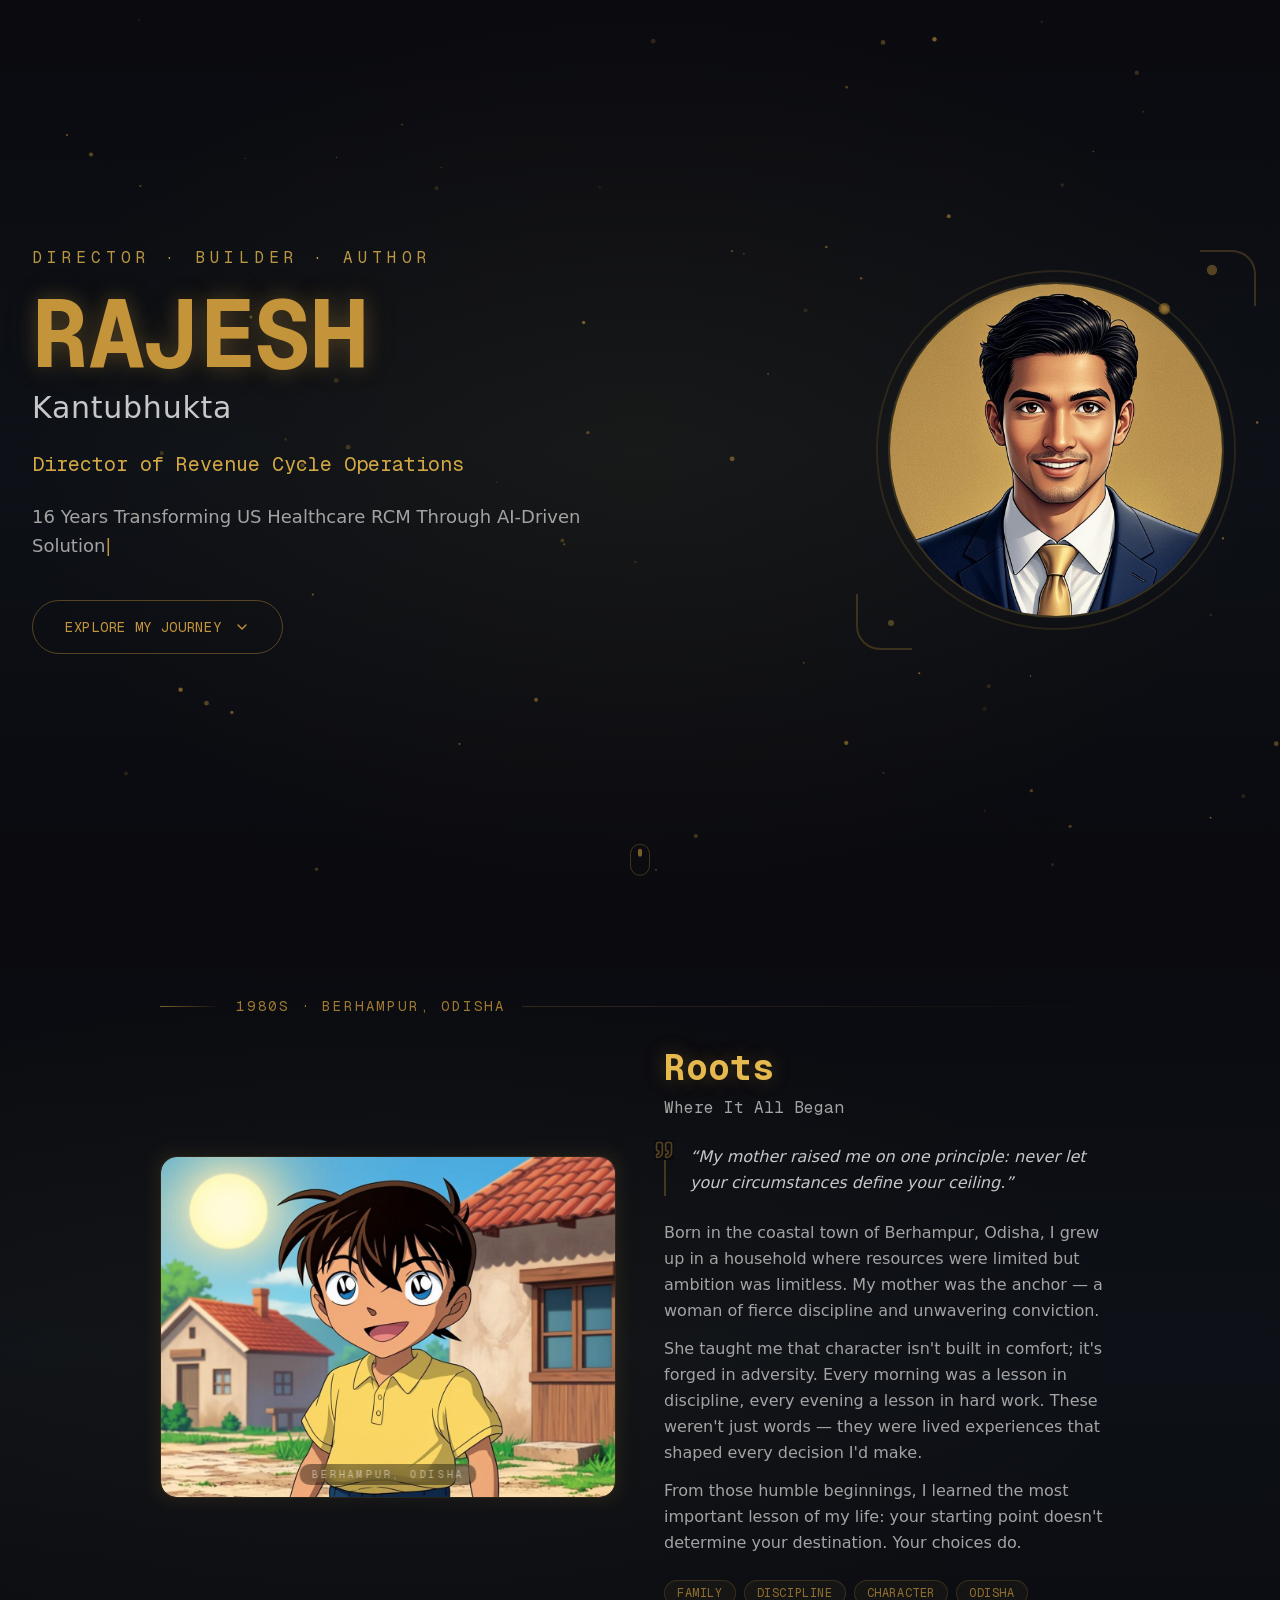
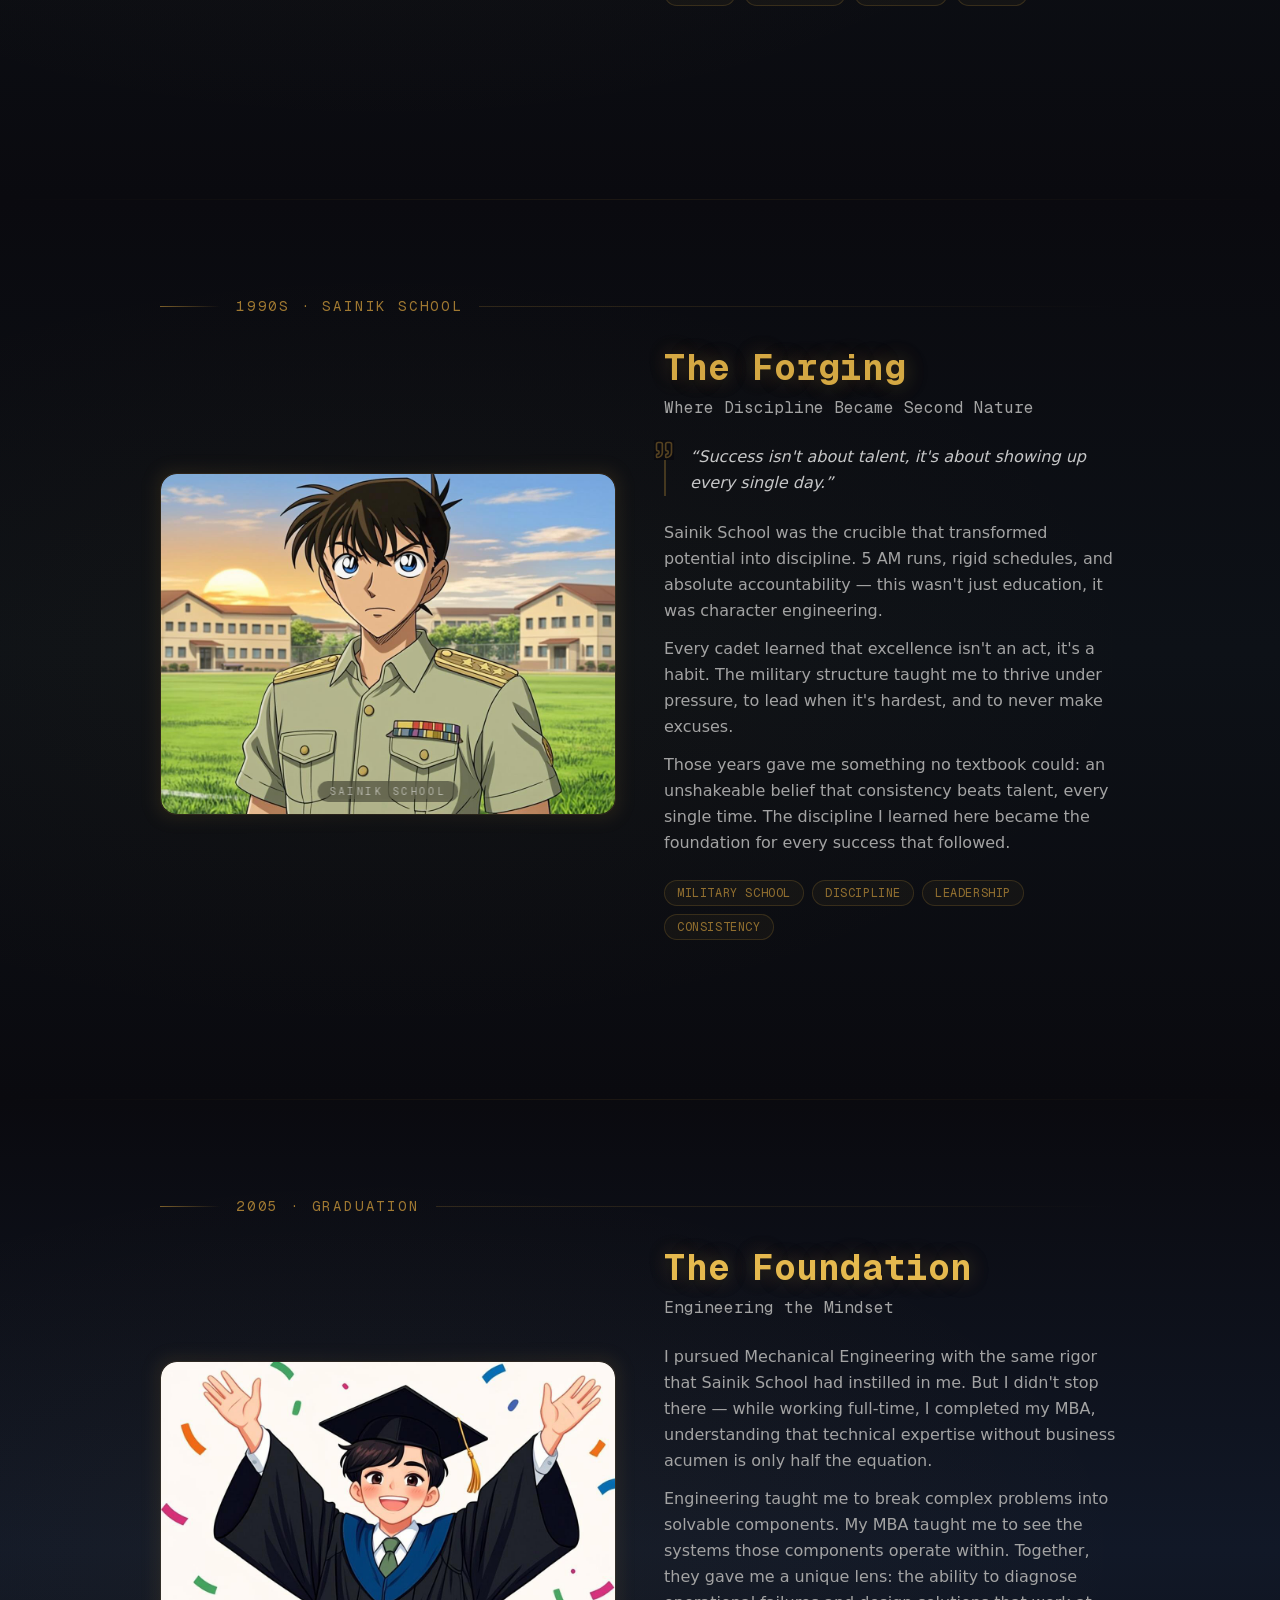
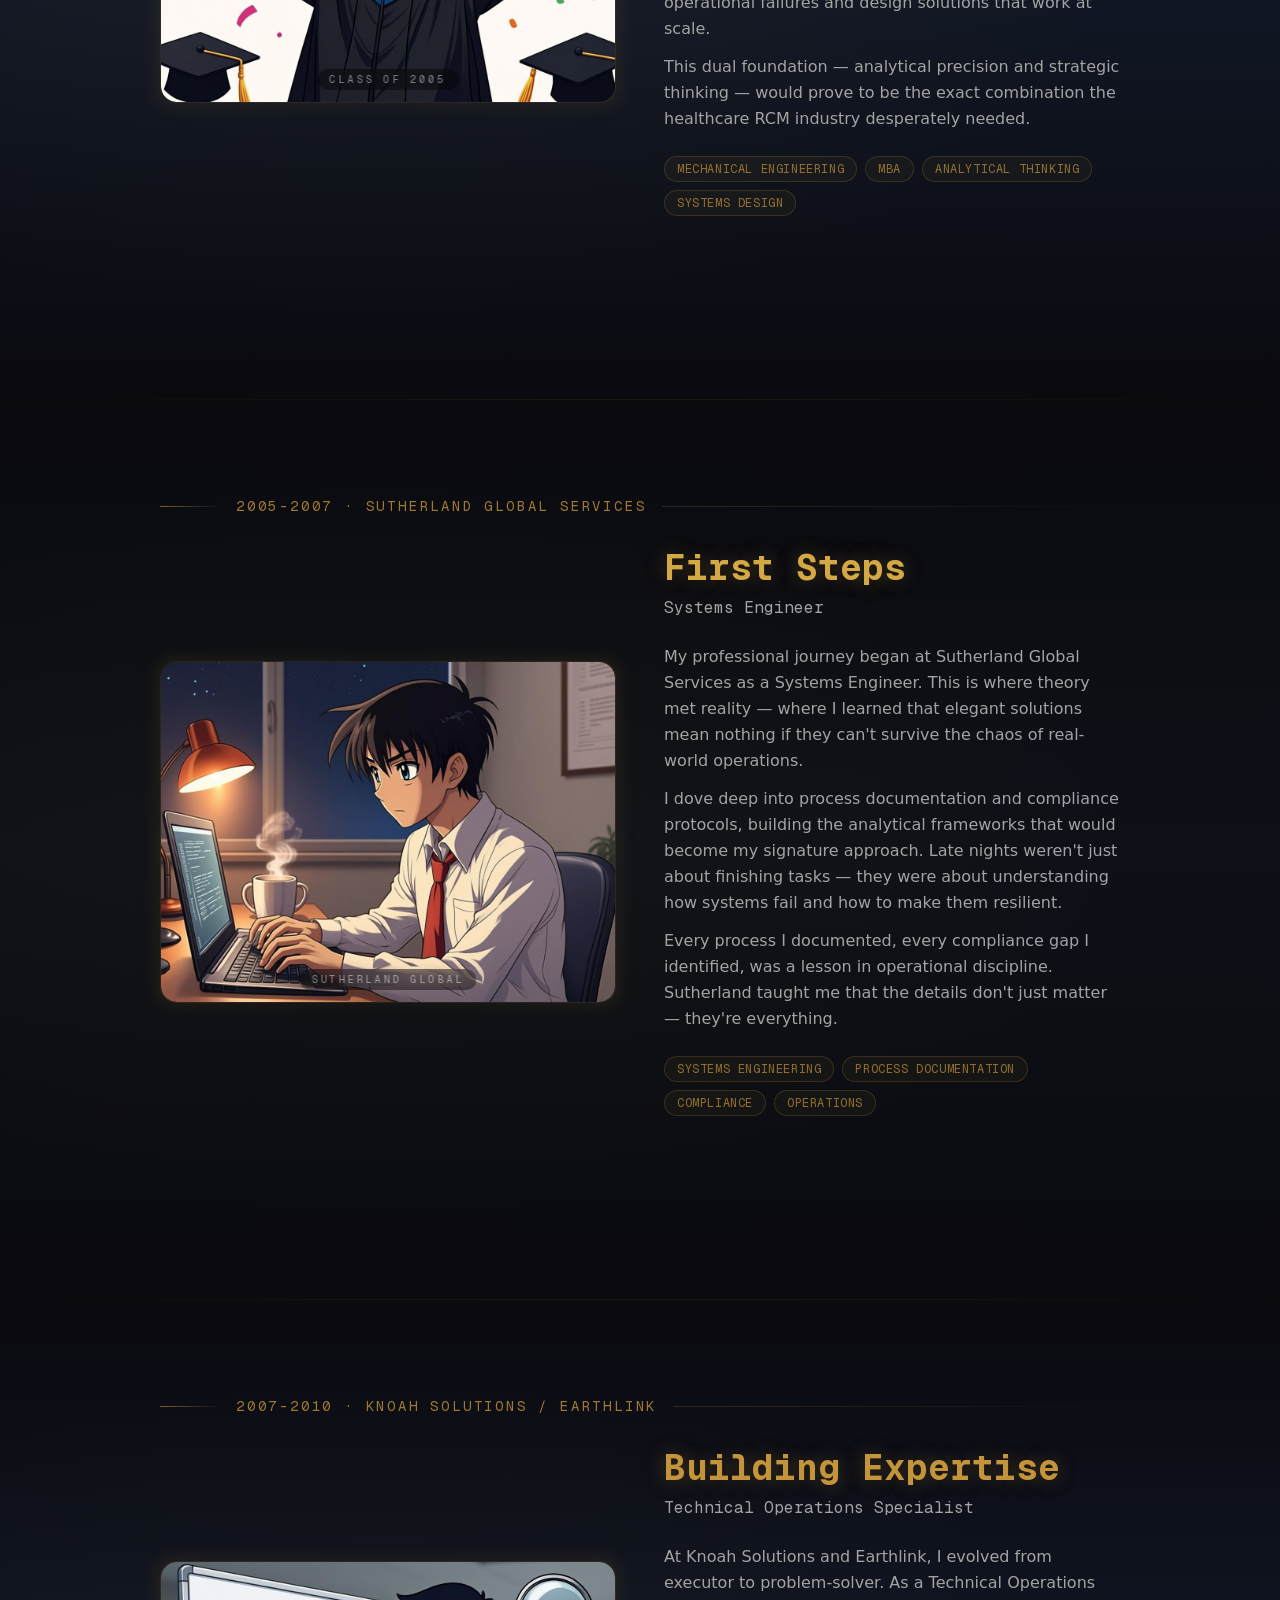
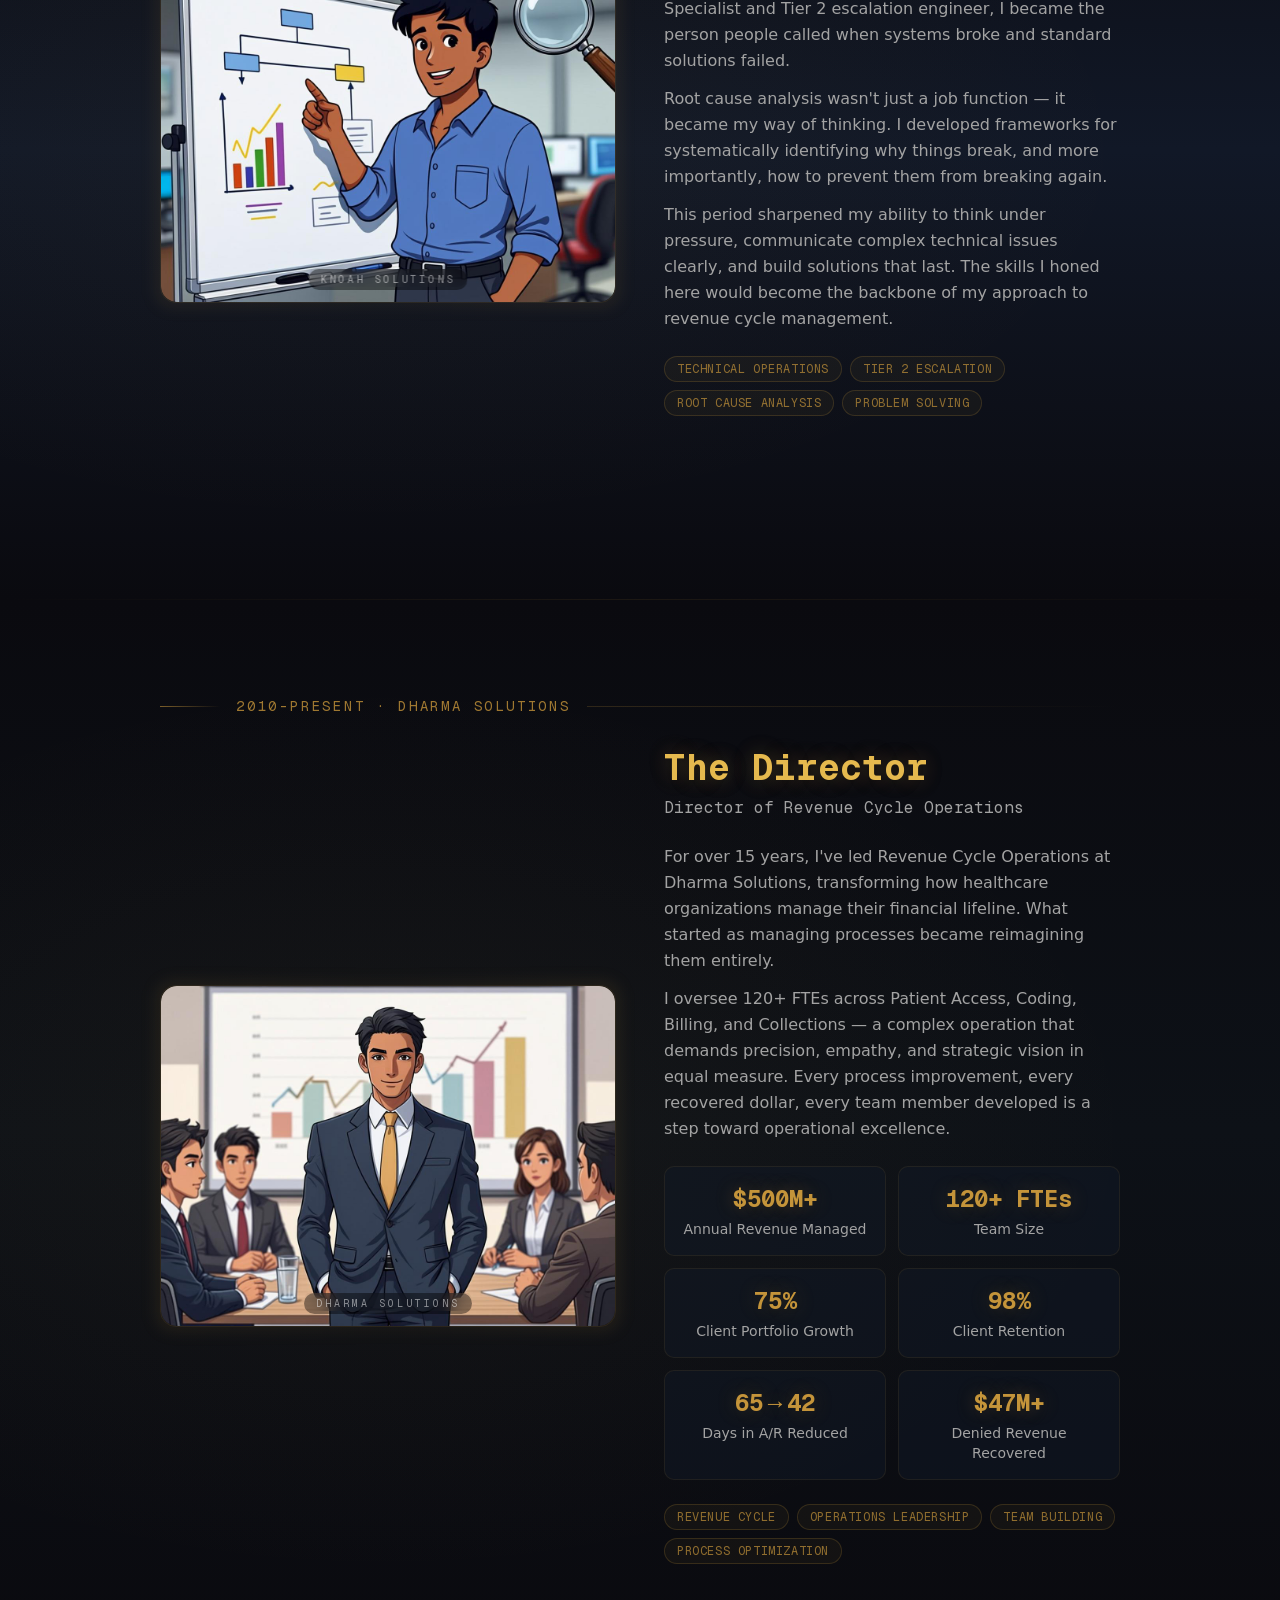
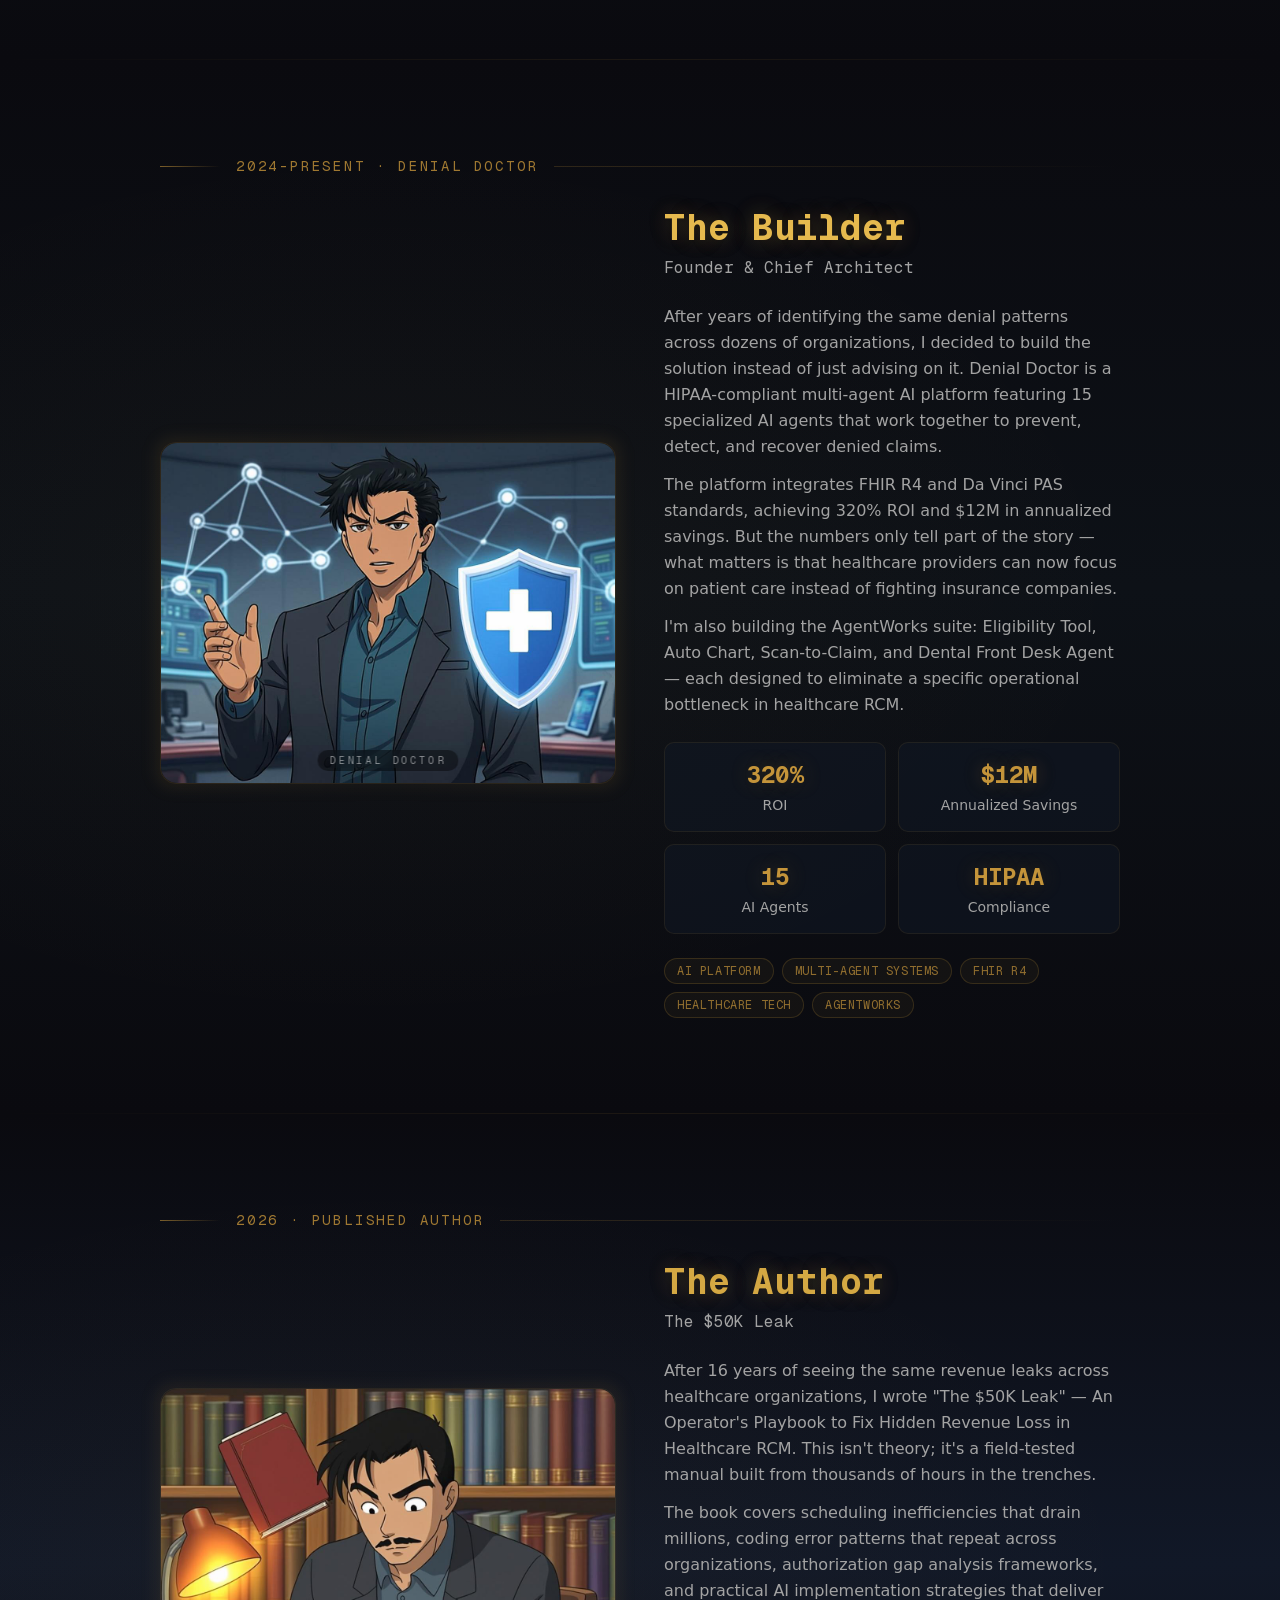
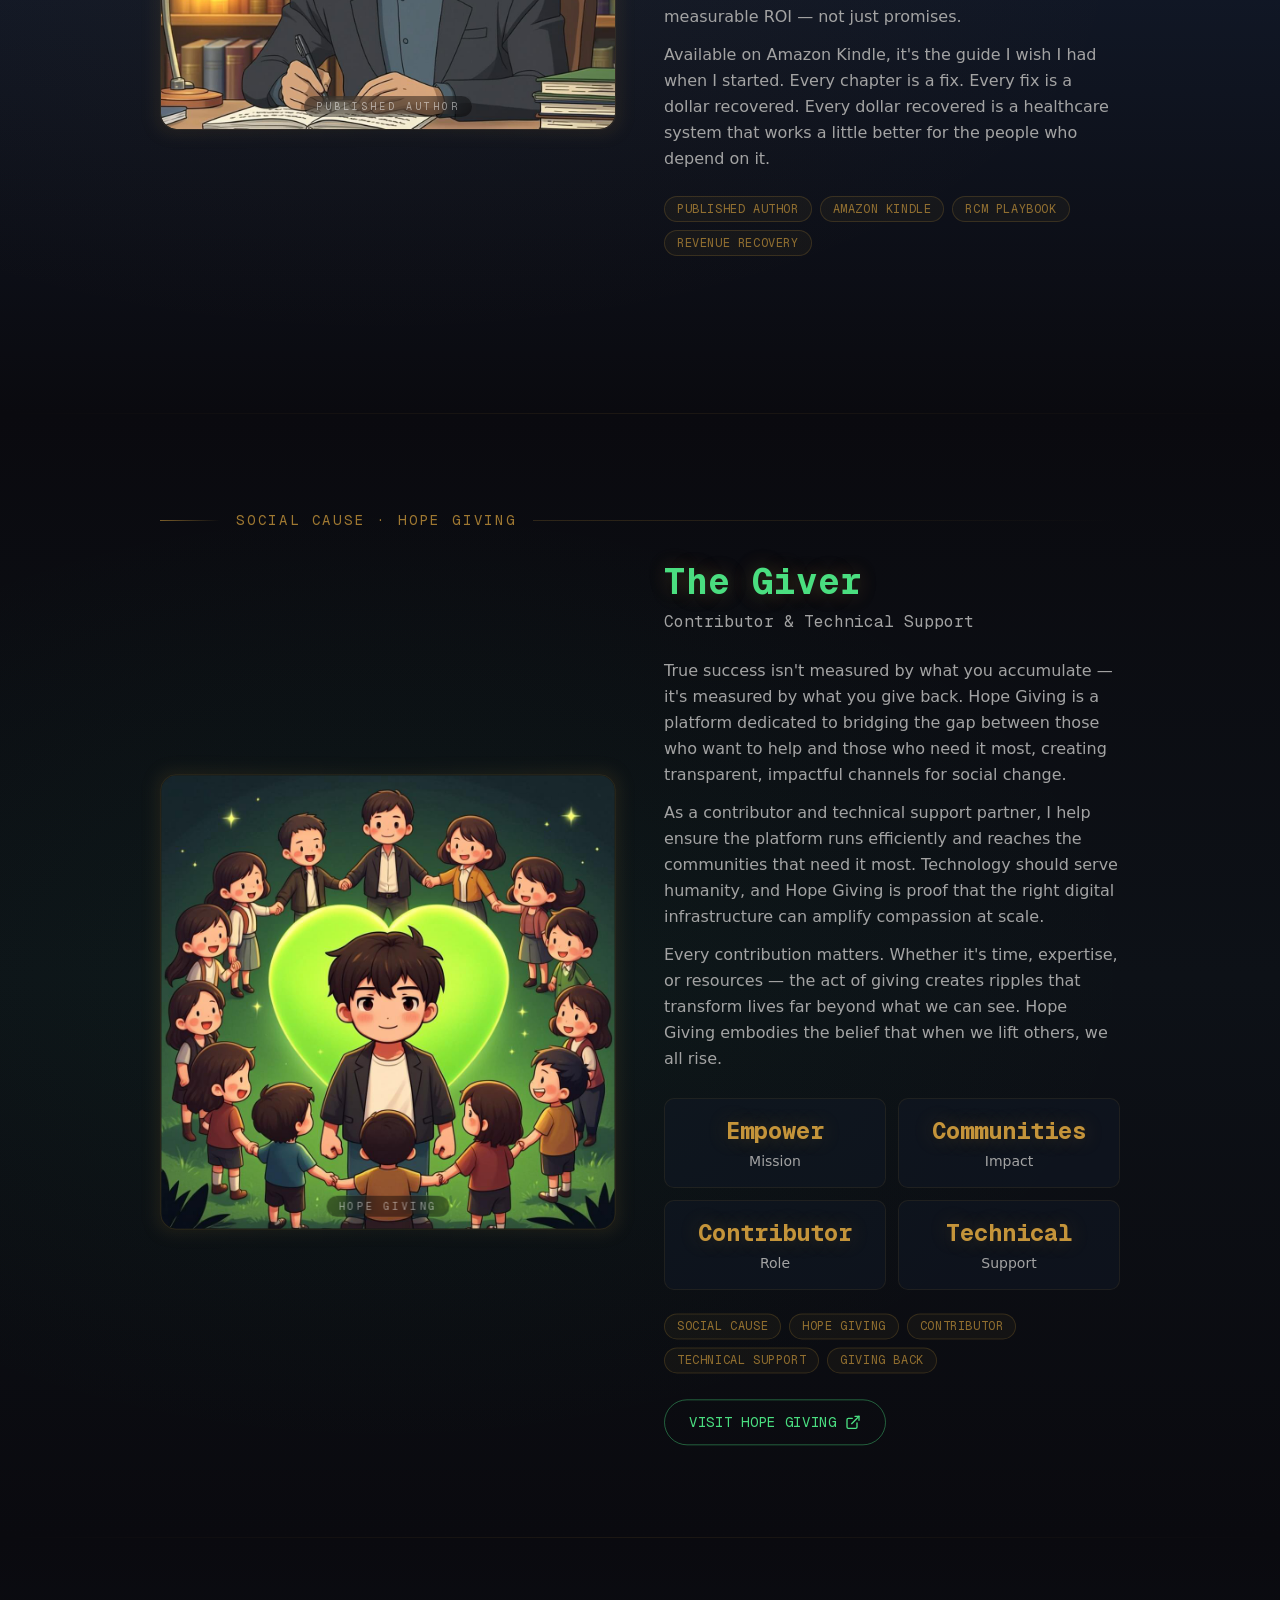
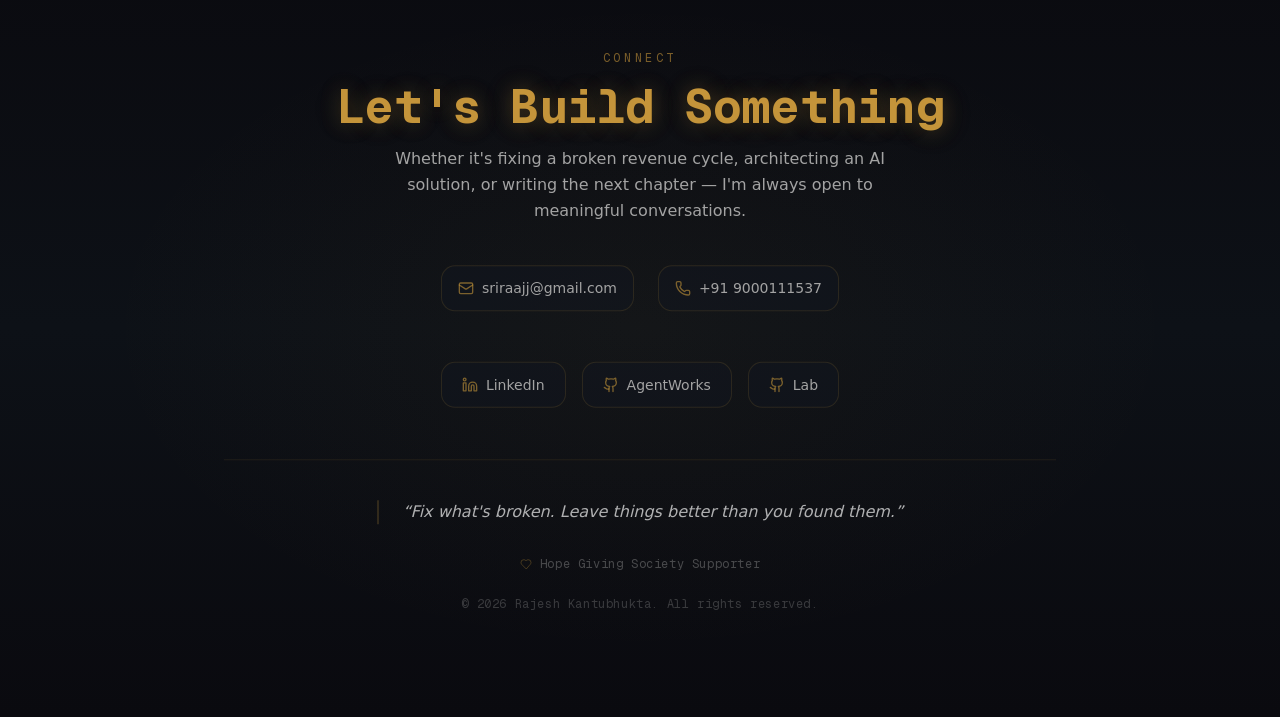
==== commit 1680d679: "Add Hope Giving social cause section with link" ====
--- a/index.html
+++ b/index.html
@@ -1 +1 @@
-<!DOCTYPE html><!--evjeEcGEPQxfjBsPBhhjH--><html lang="en"><head><meta charSet="utf-8"/><meta name="viewport" content="width=device-width, initial-scale=1"/><link rel="preload" href="/_next/static/media/797e433ab948586e-s.p.479bea2b.woff2" as="font" crossorigin="" type="font/woff2"/><link rel="preload" href="/_next/static/media/caa3a2e1cccd8315-s.p.3b6cae6d.woff2" as="font" crossorigin="" type="font/woff2"/><link rel="preload" as="image" href="/images/illustrations/hero-portrait.png"/><link rel="preload" as="image" href="/images/illustrations/childhood.png"/><link rel="preload" as="image" href="/images/illustrations/sainik.png"/><link rel="preload" as="image" href="/images/illustrations/graduation.png"/><link rel="preload" as="image" href="/images/illustrations/sutherland.png"/><link rel="preload" as="image" href="/images/illustrations/knoah.png"/><link rel="preload" as="image" href="/images/illustrations/director.png"/><link rel="preload" as="image" href="/images/illustrations/denial-doctor.png"/><link rel="preload" as="image" href="/images/illustrations/author.png"/><link rel="stylesheet" href="/_next/static/chunks/a7d5d0791c8c6223.css" data-precedence="next"/><link rel="stylesheet" href="/_next/static/chunks/e5d1f019251f0e71.css" data-precedence="next"/><link rel="preload" as="script" fetchPriority="low" href="/_next/static/chunks/c39637bc9d8cb116.js"/><script src="/_next/static/chunks/771dedee3f5e1621.js" async=""></script><script src="/_next/static/chunks/e461e3027eb348df.js" async=""></script><script src="/_next/static/chunks/turbopack-e912185b864304f5.js" async=""></script><script src="/_next/static/chunks/2f236954d6a65e12.js" async=""></script><script src="/_next/static/chunks/4b935edd0cea1ee3.js" async=""></script><script src="/_next/static/chunks/1c577ec45ff4c3f3.js" async=""></script><script src="/_next/static/chunks/602f9fb687bec3bb.js" async=""></script><meta name="next-size-adjust" content=""/><title>Rajesh Kantubhukta | RCM Director, Builder, Author</title><meta name="description" content="16 Years Transforming US Healthcare RCM Through AI-Driven Solutions. Director of Revenue Cycle Operations, Founder of Denial Doctor, Author of The $50K Leak."/><meta name="author" content="Rajesh Kantubhukta"/><meta name="keywords" content="Rajesh Kantubhukta,RCM Director,Revenue Cycle Management,Healthcare AI,Denial Doctor,The $50K Leak,Dharma Solutions"/><meta property="og:title" content="Rajesh Kantubhukta | RCM Director, Builder, Author"/><meta property="og:description" content="16 Years Transforming US Healthcare RCM Through AI-Driven Solutions"/><meta property="og:type" content="website"/><meta name="twitter:card" content="summary"/><meta name="twitter:title" content="Rajesh Kantubhukta | RCM Director, Builder, Author"/><meta name="twitter:description" content="16 Years Transforming US Healthcare RCM Through AI-Driven Solutions"/><link rel="icon" href="/logo.svg"/><script src="/_next/static/chunks/a6dad97d9634a72d.js" noModule=""></script></head><body class="geist_a71539c9-module__T19VSG__variable geist_mono_8d43a2aa-module__8Li5zG__variable antialiased bg-background text-foreground"><div hidden=""><!--$--><!--/$--></div><div class="min-h-screen bg-[#0a0a0f] text-[#f5f5f5]"><section class="relative min-h-screen flex items-center justify-center overflow-hidden"><div class="absolute inset-0 bg-gradient-to-b from-[#0a0a0f] via-[#0d1117] to-[#0a0a0f]"></div><div class="absolute inset-0 bg-[radial-gradient(ellipse_at_center,rgba(196,148,58,0.06)_0%,transparent_70%)]"></div><canvas class="absolute inset-0 z-0 pointer-events-none" aria-hidden="true"></canvas><div class="relative z-10 w-full max-w-7xl mx-auto px-4 sm:px-6 lg:px-8 flex flex-col lg:flex-row items-center justify-between gap-8 lg:gap-16"><div class="flex-1 text-center lg:text-left"><div style="opacity:0;transform:translateY(30px)"><p class="text-[#e5b94e] font-mono text-sm sm:text-base tracking-[0.3em] uppercase mb-4 opacity-80">Director · Builder · Author</p></div><h1 class="font-mono text-5xl sm:text-6xl md:text-7xl lg:text-8xl font-bold text-[#c4943a] gold-text-glow tracking-tight" style="opacity:0;transform:translateY(40px)">RAJESH</h1><div style="opacity:0;transform:translateY(30px)"><p class="text-xl sm:text-2xl md:text-3xl font-light text-[#f5f5f5]/80 mt-2 tracking-wide">Kantubhukta</p></div><div style="opacity:0;transform:translateY(30px)"><p class="text-[#d4a843] text-base sm:text-lg md:text-xl mt-6 font-mono">Director of Revenue Cycle Operations</p></div><div class="mt-6 min-h-[3rem]" style="opacity:0"><p class="text-[#a3a3a3] text-sm sm:text-base md:text-lg leading-relaxed max-w-xl mx-auto lg:mx-0"><span class="typewriter-cursor text-[#c4943a]">|</span></p></div><div class="mt-10" style="opacity:0;transform:translateY(20px)"><button class="group inline-flex items-center gap-3 px-8 py-4 border border-[#c4943a]/40 rounded-full text-[#c4943a] hover:bg-[#c4943a]/10 transition-all duration-500 hover:border-[#c4943a]/70 hover:shadow-[0_0_30px_rgba(196,148,58,0.15)]"><span class="font-mono text-sm tracking-wider uppercase">Explore My Journey</span><svg xmlns="http://www.w3.org/2000/svg" width="24" height="24" viewBox="0 0 24 24" fill="none" stroke="currentColor" stroke-width="2" stroke-linecap="round" stroke-linejoin="round" class="lucide lucide-chevron-down w-4 h-4 group-hover:translate-y-1 transition-transform duration-300" aria-hidden="true"><path d="m6 9 6 6 6-6"></path></svg></button></div></div><div class="flex-shrink-0" style="opacity:0;transform:translateX(50px) scale(0.8)"><div class="relative w-64 h-64 sm:w-72 sm:h-72 md:w-80 md:h-80 lg:w-96 lg:h-96"><div class="absolute inset-0 rounded-full" style="background:radial-gradient(circle, rgba(196,148,58,0.15) 0%, rgba(196,148,58,0.03) 40%, transparent 65%)"></div><div class="absolute inset-3 rounded-full border-2 border-[#c4943a]/15"><div class="absolute w-1.5 h-1.5 rounded-full bg-[#c4943a]/30" style="left:50%;top:-3px;transform-origin:0 50%;transform:rotate(0deg) translateY(0)"></div><div class="absolute w-1.5 h-1.5 rounded-full bg-[#c4943a]/30" style="left:50%;top:-3px;transform-origin:0 50%;transform:rotate(45deg) translateY(0)"></div><div class="absolute w-1.5 h-1.5 rounded-full bg-[#c4943a]/30" style="left:50%;top:-3px;transform-origin:0 50%;transform:rotate(90deg) translateY(0)"></div><div class="absolute w-1.5 h-1.5 rounded-full bg-[#c4943a]/30" style="left:50%;top:-3px;transform-origin:0 50%;transform:rotate(135deg) translateY(0)"></div><div class="absolute w-1.5 h-1.5 rounded-full bg-[#c4943a]/30" style="left:50%;top:-3px;transform-origin:0 50%;transform:rotate(180deg) translateY(0)"></div><div class="absolute w-1.5 h-1.5 rounded-full bg-[#c4943a]/30" style="left:50%;top:-3px;transform-origin:0 50%;transform:rotate(225deg) translateY(0)"></div><div class="absolute w-1.5 h-1.5 rounded-full bg-[#c4943a]/30" style="left:50%;top:-3px;transform-origin:0 50%;transform:rotate(270deg) translateY(0)"></div><div class="absolute w-1.5 h-1.5 rounded-full bg-[#c4943a]/30" style="left:50%;top:-3px;transform-origin:0 50%;transform:rotate(315deg) translateY(0)"></div></div><div class="absolute inset-6 rounded-full overflow-hidden border-2 border-[#c4943a]/25 bg-[#0d1117]"><img src="/images/illustrations/hero-portrait.png" alt="Rajesh Kantubhukta" class="w-full h-full object-cover object-center" style="opacity:0;transform:scale(1.1)"/></div><div class="absolute -top-2 -right-2 w-14 h-14 border-t-2 border-r-2 border-[#c4943a]/25 rounded-tr-3xl"></div><div class="absolute -bottom-2 -left-2 w-14 h-14 border-b-2 border-l-2 border-[#c4943a]/25 rounded-bl-3xl"></div><div class="absolute top-2 right-8 w-2 h-2 rounded-full bg-[#c4943a]/40"></div><div class="absolute bottom-4 left-6 w-1.5 h-1.5 rounded-full bg-[#e5b94e]/30"></div></div></div></div><div class="absolute bottom-8 left-1/2 -translate-x-1/2 z-10" style="opacity:0"><div class="w-5 h-8 rounded-full border border-[#c4943a]/30 flex items-start justify-center p-1"><div class="w-1 h-2 rounded-full bg-[#c4943a]/60"></div></div></div></section><div id="journey-start"><div class="w-full"><div><div class="lg:hidden px-4 sm:px-6 lg:px-8 pt-8"><div class="lg:hidden flex items-center gap-3 mb-6"><div class="flex items-center gap-2"><div class="w-2 h-2 rounded-full bg-gold timeline-dot-active"></div><div class="h-px w-6 bg-gold/30"></div></div><span class="font-mono text-xs tracking-[0.15em] uppercase text-gold/80">1980s</span><span class="font-mono text-xs text-muted-foreground/50">·</span><span class="font-mono text-xs tracking-wider text-gold/60">Roots</span></div></div><section id="berhampur" class="relative min-h-screen py-16 md:py-24 bg-gradient-to-b from-[#0a0a0f] via-[#0d1117] to-[#0a0a0f]"><div class="absolute inset-0 pointer-events-none" style="background:radial-gradient(ellipse at 30% 50%, rgba(196, 148, 58, 0.04) 0%, transparent 60%)"></div><div class="relative z-10 max-w-5xl mx-auto px-4 sm:px-6 lg:px-8"><div class="flex items-center gap-4 mb-8" style="opacity:0;transform:translateX(-30px)"><div class="h-px flex-1 max-w-[60px] bg-gradient-to-r from-[#c4943a]/60 to-transparent"></div><span class="font-mono text-xs sm:text-sm tracking-[0.2em] uppercase text-[#c4943a]/80">1980s · Berhampur, Odisha</span><div class="h-px flex-1 bg-gradient-to-r from-[#c4943a]/20 to-transparent"></div></div><div class="grid grid-cols-1 lg:grid-cols-2 gap-8 lg:gap-12 items-center"><div class="order-2 lg:order-1" style="opacity:0;transform:scale(0.9)"><div class="relative group"><div class="absolute -inset-1 bg-gradient-to-r from-[#c4943a]/10 via-[#c4943a]/5 to-[#c4943a]/10 rounded-2xl blur-sm group-hover:from-[#c4943a]/15 group-hover:via-[#c4943a]/10 group-hover:to-[#c4943a]/15 transition-all duration-700"></div><div class="relative rounded-2xl overflow-hidden border border-[#c4943a]/10 journey-card"><div class="relative w-full min-h-[320px] flex items-center justify-center overflow-hidden rounded-2xl bg-[#1a1510]"><img src="/images/illustrations/childhood.png" alt="Childhood in Berhampur, Odisha" class="w-full h-full object-cover object-center"/><div class="absolute bottom-3 left-1/2 -translate-x-1/2"><span class="font-mono text-[10px] tracking-[0.3em] uppercase text-white/50 bg-black/40 px-3 py-1 rounded-full backdrop-blur-sm">Berhampur, Odisha</span></div></div></div></div></div><div class="order-1 lg:order-2"><h2 class="font-mono text-2xl sm:text-3xl md:text-4xl font-bold text-[#e5b94e] gold-text-glow mb-2" style="opacity:0;transform:translateY(20px)">Roots</h2><p class="text-[#a3a3a3] font-mono text-sm sm:text-base mb-6" style="opacity:0;transform:translateY(15px)">Where It All Began</p><div class="relative pl-6 border-l-2 border-[#c4943a]/30 mb-6" style="opacity:0;transform:translateX(-20px)"><svg xmlns="http://www.w3.org/2000/svg" width="24" height="24" viewBox="0 0 24 24" fill="none" stroke="currentColor" stroke-width="2" stroke-linecap="round" stroke-linejoin="round" class="lucide lucide-quote absolute -left-3 -top-1 w-5 h-5 text-[#c4943a]/40 bg-[#0a0a0f]" aria-hidden="true"><path d="M16 3a2 2 0 0 0-2 2v6a2 2 0 0 0 2 2 1 1 0 0 1 1 1v1a2 2 0 0 1-2 2 1 1 0 0 0-1 1v2a1 1 0 0 0 1 1 6 6 0 0 0 6-6V5a2 2 0 0 0-2-2z"></path><path d="M5 3a2 2 0 0 0-2 2v6a2 2 0 0 0 2 2 1 1 0 0 1 1 1v1a2 2 0 0 1-2 2 1 1 0 0 0-1 1v2a1 1 0 0 0 1 1 6 6 0 0 0 6-6V5a2 2 0 0 0-2-2z"></path></svg><p class="text-[#f5f5f5]/80 italic text-sm sm:text-base leading-relaxed">“<!-- -->My mother raised me on one principle: never let your circumstances define your ceiling.<!-- -->”</p></div><div class="space-y-3 mb-6"><p class="text-[#a3a3a3] text-sm sm:text-base leading-relaxed" style="opacity:0;transform:translateY(10px)">Born in the coastal town of Berhampur, Odisha, I grew up in a household where resources were limited but ambition was limitless. My mother was the anchor — a woman of fierce discipline and unwavering conviction.</p><p class="text-[#a3a3a3] text-sm sm:text-base leading-relaxed" style="opacity:0;transform:translateY(10px)">She taught me that character isn&#x27;t built in comfort; it&#x27;s forged in adversity. Every morning was a lesson in discipline, every evening a lesson in hard work. These weren&#x27;t just words — they were lived experiences that shaped every decision I&#x27;d make.</p><p class="text-[#a3a3a3] text-sm sm:text-base leading-relaxed" style="opacity:0;transform:translateY(10px)">From those humble beginnings, I learned the most important lesson of my life: your starting point doesn&#x27;t determine your destination. Your choices do.</p></div><div class="flex flex-wrap gap-2" style="opacity:0;transform:translateY(10px)"><span class="px-3 py-1 text-xs font-mono tracking-wider uppercase border border-[#c4943a]/20 rounded-full text-[#c4943a]/70 bg-[#c4943a]/5">Family</span><span class="px-3 py-1 text-xs font-mono tracking-wider uppercase border border-[#c4943a]/20 rounded-full text-[#c4943a]/70 bg-[#c4943a]/5">Discipline</span><span class="px-3 py-1 text-xs font-mono tracking-wider uppercase border border-[#c4943a]/20 rounded-full text-[#c4943a]/70 bg-[#c4943a]/5">Character</span><span class="px-3 py-1 text-xs font-mono tracking-wider uppercase border border-[#c4943a]/20 rounded-full text-[#c4943a]/70 bg-[#c4943a]/5">Odisha</span></div></div></div></div><div class="absolute bottom-0 left-0 right-0 h-px bg-gradient-to-r from-transparent via-[#c4943a]/10 to-transparent"></div></section></div><div><div class="lg:hidden px-4 sm:px-6 lg:px-8 pt-8"><div class="lg:hidden flex items-center gap-3 mb-6"><div class="flex items-center gap-2"><div class="w-2 h-2 rounded-full bg-gold timeline-dot-active"></div><div class="h-px w-6 bg-gold/30"></div></div><span class="font-mono text-xs tracking-[0.15em] uppercase text-gold/80">1990s</span><span class="font-mono text-xs text-muted-foreground/50">·</span><span class="font-mono text-xs tracking-wider text-gold/60">The Forging</span></div></div><section id="sainik" class="relative min-h-screen py-16 md:py-24 bg-gradient-to-b from-[#0a0a0f] via-[#0d1117] to-[#0a0a0f]"><div class="absolute inset-0 pointer-events-none" style="background:radial-gradient(ellipse at 30% 50%, rgba(139, 105, 20, 0.05) 0%, transparent 60%)"></div><div class="relative z-10 max-w-5xl mx-auto px-4 sm:px-6 lg:px-8"><div class="flex items-center gap-4 mb-8" style="opacity:0;transform:translateX(-30px)"><div class="h-px flex-1 max-w-[60px] bg-gradient-to-r from-[#c4943a]/60 to-transparent"></div><span class="font-mono text-xs sm:text-sm tracking-[0.2em] uppercase text-[#c4943a]/80">1990s · Sainik School</span><div class="h-px flex-1 bg-gradient-to-r from-[#c4943a]/20 to-transparent"></div></div><div class="grid grid-cols-1 lg:grid-cols-2 gap-8 lg:gap-12 items-center"><div class="order-2 lg:order-1" style="opacity:0;transform:scale(0.9)"><div class="relative group"><div class="absolute -inset-1 bg-gradient-to-r from-[#c4943a]/10 via-[#c4943a]/5 to-[#c4943a]/10 rounded-2xl blur-sm group-hover:from-[#c4943a]/15 group-hover:via-[#c4943a]/10 group-hover:to-[#c4943a]/15 transition-all duration-700"></div><div class="relative rounded-2xl overflow-hidden border border-[#c4943a]/10 journey-card"><div class="relative w-full min-h-[320px] flex items-center justify-center overflow-hidden rounded-2xl bg-[#0f1210]"><img src="/images/illustrations/sainik.png" alt="Sainik School cadet" class="w-full h-full object-cover object-center"/><div class="absolute bottom-3 left-1/2 -translate-x-1/2"><span class="font-mono text-[10px] tracking-[0.3em] uppercase text-white/50 bg-black/40 px-3 py-1 rounded-full backdrop-blur-sm">Sainik School</span></div></div></div></div></div><div class="order-1 lg:order-2"><h2 class="font-mono text-2xl sm:text-3xl md:text-4xl font-bold text-[#d4a843] gold-text-glow mb-2" style="opacity:0;transform:translateY(20px)">The Forging</h2><p class="text-[#a3a3a3] font-mono text-sm sm:text-base mb-6" style="opacity:0;transform:translateY(15px)">Where Discipline Became Second Nature</p><div class="relative pl-6 border-l-2 border-[#c4943a]/30 mb-6" style="opacity:0;transform:translateX(-20px)"><svg xmlns="http://www.w3.org/2000/svg" width="24" height="24" viewBox="0 0 24 24" fill="none" stroke="currentColor" stroke-width="2" stroke-linecap="round" stroke-linejoin="round" class="lucide lucide-quote absolute -left-3 -top-1 w-5 h-5 text-[#c4943a]/40 bg-[#0a0a0f]" aria-hidden="true"><path d="M16 3a2 2 0 0 0-2 2v6a2 2 0 0 0 2 2 1 1 0 0 1 1 1v1a2 2 0 0 1-2 2 1 1 0 0 0-1 1v2a1 1 0 0 0 1 1 6 6 0 0 0 6-6V5a2 2 0 0 0-2-2z"></path><path d="M5 3a2 2 0 0 0-2 2v6a2 2 0 0 0 2 2 1 1 0 0 1 1 1v1a2 2 0 0 1-2 2 1 1 0 0 0-1 1v2a1 1 0 0 0 1 1 6 6 0 0 0 6-6V5a2 2 0 0 0-2-2z"></path></svg><p class="text-[#f5f5f5]/80 italic text-sm sm:text-base leading-relaxed">“<!-- -->Success isn&#x27;t about talent, it&#x27;s about showing up every single day.<!-- -->”</p></div><div class="space-y-3 mb-6"><p class="text-[#a3a3a3] text-sm sm:text-base leading-relaxed" style="opacity:0;transform:translateY(10px)">Sainik School was the crucible that transformed potential into discipline. 5 AM runs, rigid schedules, and absolute accountability — this wasn&#x27;t just education, it was character engineering.</p><p class="text-[#a3a3a3] text-sm sm:text-base leading-relaxed" style="opacity:0;transform:translateY(10px)">Every cadet learned that excellence isn&#x27;t an act, it&#x27;s a habit. The military structure taught me to thrive under pressure, to lead when it&#x27;s hardest, and to never make excuses.</p><p class="text-[#a3a3a3] text-sm sm:text-base leading-relaxed" style="opacity:0;transform:translateY(10px)">Those years gave me something no textbook could: an unshakeable belief that consistency beats talent, every single time. The discipline I learned here became the foundation for every success that followed.</p></div><div class="flex flex-wrap gap-2" style="opacity:0;transform:translateY(10px)"><span class="px-3 py-1 text-xs font-mono tracking-wider uppercase border border-[#c4943a]/20 rounded-full text-[#c4943a]/70 bg-[#c4943a]/5">Military School</span><span class="px-3 py-1 text-xs font-mono tracking-wider uppercase border border-[#c4943a]/20 rounded-full text-[#c4943a]/70 bg-[#c4943a]/5">Discipline</span><span class="px-3 py-1 text-xs font-mono tracking-wider uppercase border border-[#c4943a]/20 rounded-full text-[#c4943a]/70 bg-[#c4943a]/5">Leadership</span><span class="px-3 py-1 text-xs font-mono tracking-wider uppercase border border-[#c4943a]/20 rounded-full text-[#c4943a]/70 bg-[#c4943a]/5">Consistency</span></div></div></div></div><div class="absolute bottom-0 left-0 right-0 h-px bg-gradient-to-r from-transparent via-[#c4943a]/10 to-transparent"></div></section></div><div><div class="lg:hidden px-4 sm:px-6 lg:px-8 pt-8"><div class="lg:hidden flex items-center gap-3 mb-6"><div class="flex items-center gap-2"><div class="w-2 h-2 rounded-full bg-gold timeline-dot-active"></div><div class="h-px w-6 bg-gold/30"></div></div><span class="font-mono text-xs tracking-[0.15em] uppercase text-gold/80">2005</span><span class="font-mono text-xs text-muted-foreground/50">·</span><span class="font-mono text-xs tracking-wider text-gold/60">The Foundation</span></div></div><section id="graduation" class="relative min-h-screen py-16 md:py-24 bg-gradient-to-b from-[#0a0a0f] via-[#111827] to-[#0a0a0f]"><div class="absolute inset-0 pointer-events-none" style="background:radial-gradient(ellipse at 30% 50%, rgba(229, 185, 78, 0.04) 0%, transparent 60%)"></div><div class="relative z-10 max-w-5xl mx-auto px-4 sm:px-6 lg:px-8"><div class="flex items-center gap-4 mb-8" style="opacity:0;transform:translateX(-30px)"><div class="h-px flex-1 max-w-[60px] bg-gradient-to-r from-[#c4943a]/60 to-transparent"></div><span class="font-mono text-xs sm:text-sm tracking-[0.2em] uppercase text-[#c4943a]/80">2005 · Graduation</span><div class="h-px flex-1 bg-gradient-to-r from-[#c4943a]/20 to-transparent"></div></div><div class="grid grid-cols-1 lg:grid-cols-2 gap-8 lg:gap-12 items-center"><div class="order-2 lg:order-1" style="opacity:0;transform:scale(0.9)"><div class="relative group"><div class="absolute -inset-1 bg-gradient-to-r from-[#c4943a]/10 via-[#c4943a]/5 to-[#c4943a]/10 rounded-2xl blur-sm group-hover:from-[#c4943a]/15 group-hover:via-[#c4943a]/10 group-hover:to-[#c4943a]/15 transition-all duration-700"></div><div class="relative rounded-2xl overflow-hidden border border-[#c4943a]/10 journey-card"><div class="relative w-full min-h-[320px] flex items-center justify-center overflow-hidden rounded-2xl bg-[#0d0f1a]"><img src="/images/illustrations/graduation.png" alt="Graduation celebration" class="w-full h-full object-cover object-center"/><div class="absolute bottom-3 left-1/2 -translate-x-1/2"><span class="font-mono text-[10px] tracking-[0.3em] uppercase text-white/50 bg-black/40 px-3 py-1 rounded-full backdrop-blur-sm">Class of 2005</span></div></div></div></div></div><div class="order-1 lg:order-2"><h2 class="font-mono text-2xl sm:text-3xl md:text-4xl font-bold text-[#e5b94e] gold-text-glow mb-2" style="opacity:0;transform:translateY(20px)">The Foundation</h2><p class="text-[#a3a3a3] font-mono text-sm sm:text-base mb-6" style="opacity:0;transform:translateY(15px)">Engineering the Mindset</p><div class="space-y-3 mb-6"><p class="text-[#a3a3a3] text-sm sm:text-base leading-relaxed" style="opacity:0;transform:translateY(10px)">I pursued Mechanical Engineering with the same rigor that Sainik School had instilled in me. But I didn&#x27;t stop there — while working full-time, I completed my MBA, understanding that technical expertise without business acumen is only half the equation.</p><p class="text-[#a3a3a3] text-sm sm:text-base leading-relaxed" style="opacity:0;transform:translateY(10px)">Engineering taught me to break complex problems into solvable components. My MBA taught me to see the systems those components operate within. Together, they gave me a unique lens: the ability to diagnose operational failures and design solutions that work at scale.</p><p class="text-[#a3a3a3] text-sm sm:text-base leading-relaxed" style="opacity:0;transform:translateY(10px)">This dual foundation — analytical precision and strategic thinking — would prove to be the exact combination the healthcare RCM industry desperately needed.</p></div><div class="flex flex-wrap gap-2" style="opacity:0;transform:translateY(10px)"><span class="px-3 py-1 text-xs font-mono tracking-wider uppercase border border-[#c4943a]/20 rounded-full text-[#c4943a]/70 bg-[#c4943a]/5">Mechanical Engineering</span><span class="px-3 py-1 text-xs font-mono tracking-wider uppercase border border-[#c4943a]/20 rounded-full text-[#c4943a]/70 bg-[#c4943a]/5">MBA</span><span class="px-3 py-1 text-xs font-mono tracking-wider uppercase border border-[#c4943a]/20 rounded-full text-[#c4943a]/70 bg-[#c4943a]/5">Analytical Thinking</span><span class="px-3 py-1 text-xs font-mono tracking-wider uppercase border border-[#c4943a]/20 rounded-full text-[#c4943a]/70 bg-[#c4943a]/5">Systems Design</span></div></div></div></div><div class="absolute bottom-0 left-0 right-0 h-px bg-gradient-to-r from-transparent via-[#c4943a]/10 to-transparent"></div></section></div><div><div class="lg:hidden px-4 sm:px-6 lg:px-8 pt-8"><div class="lg:hidden flex items-center gap-3 mb-6"><div class="flex items-center gap-2"><div class="w-2 h-2 rounded-full bg-gold timeline-dot-active"></div><div class="h-px w-6 bg-gold/30"></div></div><span class="font-mono text-xs tracking-[0.15em] uppercase text-gold/80">2005-2007</span><span class="font-mono text-xs text-muted-foreground/50">·</span><span class="font-mono text-xs tracking-wider text-gold/60">First Steps</span></div></div><section id="sutherland" class="relative min-h-screen py-16 md:py-24 bg-gradient-to-b from-[#0a0a0f] via-[#0d1117] to-[#0a0a0f]"><div class="absolute inset-0 pointer-events-none" style="background:radial-gradient(ellipse at 30% 50%, rgba(196, 148, 58, 0.03) 0%, transparent 60%)"></div><div class="relative z-10 max-w-5xl mx-auto px-4 sm:px-6 lg:px-8"><div class="flex items-center gap-4 mb-8" style="opacity:0;transform:translateX(-30px)"><div class="h-px flex-1 max-w-[60px] bg-gradient-to-r from-[#c4943a]/60 to-transparent"></div><span class="font-mono text-xs sm:text-sm tracking-[0.2em] uppercase text-[#c4943a]/80">2005-2007 · Sutherland Global Services</span><div class="h-px flex-1 bg-gradient-to-r from-[#c4943a]/20 to-transparent"></div></div><div class="grid grid-cols-1 lg:grid-cols-2 gap-8 lg:gap-12 items-center"><div class="order-2 lg:order-1" style="opacity:0;transform:scale(0.9)"><div class="relative group"><div class="absolute -inset-1 bg-gradient-to-r from-[#c4943a]/10 via-[#c4943a]/5 to-[#c4943a]/10 rounded-2xl blur-sm group-hover:from-[#c4943a]/15 group-hover:via-[#c4943a]/10 group-hover:to-[#c4943a]/15 transition-all duration-700"></div><div class="relative rounded-2xl overflow-hidden border border-[#c4943a]/10 journey-card"><div class="relative w-full min-h-[320px] flex items-center justify-center overflow-hidden rounded-2xl bg-[#0d0d12]"><img src="/images/illustrations/sutherland.png" alt="Working at Sutherland Global" class="w-full h-full object-cover object-center"/><div class="absolute bottom-3 left-1/2 -translate-x-1/2"><span class="font-mono text-[10px] tracking-[0.3em] uppercase text-white/50 bg-black/40 px-3 py-1 rounded-full backdrop-blur-sm">Sutherland Global</span></div></div></div></div></div><div class="order-1 lg:order-2"><h2 class="font-mono text-2xl sm:text-3xl md:text-4xl font-bold text-[#d4a843] gold-text-glow mb-2" style="opacity:0;transform:translateY(20px)">First Steps</h2><p class="text-[#a3a3a3] font-mono text-sm sm:text-base mb-6" style="opacity:0;transform:translateY(15px)">Systems Engineer</p><div class="space-y-3 mb-6"><p class="text-[#a3a3a3] text-sm sm:text-base leading-relaxed" style="opacity:0;transform:translateY(10px)">My professional journey began at Sutherland Global Services as a Systems Engineer. This is where theory met reality — where I learned that elegant solutions mean nothing if they can&#x27;t survive the chaos of real-world operations.</p><p class="text-[#a3a3a3] text-sm sm:text-base leading-relaxed" style="opacity:0;transform:translateY(10px)">I dove deep into process documentation and compliance protocols, building the analytical frameworks that would become my signature approach. Late nights weren&#x27;t just about finishing tasks — they were about understanding how systems fail and how to make them resilient.</p><p class="text-[#a3a3a3] text-sm sm:text-base leading-relaxed" style="opacity:0;transform:translateY(10px)">Every process I documented, every compliance gap I identified, was a lesson in operational discipline. Sutherland taught me that the details don&#x27;t just matter — they&#x27;re everything.</p></div><div class="flex flex-wrap gap-2" style="opacity:0;transform:translateY(10px)"><span class="px-3 py-1 text-xs font-mono tracking-wider uppercase border border-[#c4943a]/20 rounded-full text-[#c4943a]/70 bg-[#c4943a]/5">Systems Engineering</span><span class="px-3 py-1 text-xs font-mono tracking-wider uppercase border border-[#c4943a]/20 rounded-full text-[#c4943a]/70 bg-[#c4943a]/5">Process Documentation</span><span class="px-3 py-1 text-xs font-mono tracking-wider uppercase border border-[#c4943a]/20 rounded-full text-[#c4943a]/70 bg-[#c4943a]/5">Compliance</span><span class="px-3 py-1 text-xs font-mono tracking-wider uppercase border border-[#c4943a]/20 rounded-full text-[#c4943a]/70 bg-[#c4943a]/5">Operations</span></div></div></div></div><div class="absolute bottom-0 left-0 right-0 h-px bg-gradient-to-r from-transparent via-[#c4943a]/10 to-transparent"></div></section></div><div><div class="lg:hidden px-4 sm:px-6 lg:px-8 pt-8"><div class="lg:hidden flex items-center gap-3 mb-6"><div class="flex items-center gap-2"><div class="w-2 h-2 rounded-full bg-gold timeline-dot-active"></div><div class="h-px w-6 bg-gold/30"></div></div><span class="font-mono text-xs tracking-[0.15em] uppercase text-gold/80">2007-2010</span><span class="font-mono text-xs text-muted-foreground/50">·</span><span class="font-mono text-xs tracking-wider text-gold/60">Building Expertise</span></div></div><section id="knoah" class="relative min-h-screen py-16 md:py-24 bg-gradient-to-b from-[#0a0a0f] via-[#111827] to-[#0a0a0f]"><div class="absolute inset-0 pointer-events-none" style="background:radial-gradient(ellipse at 30% 50%, rgba(212, 168, 67, 0.04) 0%, transparent 60%)"></div><div class="relative z-10 max-w-5xl mx-auto px-4 sm:px-6 lg:px-8"><div class="flex items-center gap-4 mb-8" style="opacity:0;transform:translateX(-30px)"><div class="h-px flex-1 max-w-[60px] bg-gradient-to-r from-[#c4943a]/60 to-transparent"></div><span class="font-mono text-xs sm:text-sm tracking-[0.2em] uppercase text-[#c4943a]/80">2007-2010 · Knoah Solutions / Earthlink</span><div class="h-px flex-1 bg-gradient-to-r from-[#c4943a]/20 to-transparent"></div></div><div class="grid grid-cols-1 lg:grid-cols-2 gap-8 lg:gap-12 items-center"><div class="order-2 lg:order-1" style="opacity:0;transform:scale(0.9)"><div class="relative group"><div class="absolute -inset-1 bg-gradient-to-r from-[#c4943a]/10 via-[#c4943a]/5 to-[#c4943a]/10 rounded-2xl blur-sm group-hover:from-[#c4943a]/15 group-hover:via-[#c4943a]/10 group-hover:to-[#c4943a]/15 transition-all duration-700"></div><div class="relative rounded-2xl overflow-hidden border border-[#c4943a]/10 journey-card"><div class="relative w-full min-h-[320px] flex items-center justify-center overflow-hidden rounded-2xl bg-[#0d1014]"><img src="/images/illustrations/knoah.png" alt="Root cause analysis at Knoah Solutions" class="w-full h-full object-cover object-center"/><div class="absolute bottom-3 left-1/2 -translate-x-1/2"><span class="font-mono text-[10px] tracking-[0.3em] uppercase text-white/50 bg-black/40 px-3 py-1 rounded-full backdrop-blur-sm">Knoah Solutions</span></div></div></div></div></div><div class="order-1 lg:order-2"><h2 class="font-mono text-2xl sm:text-3xl md:text-4xl font-bold text-[#c4943a] gold-text-glow mb-2" style="opacity:0;transform:translateY(20px)">Building Expertise</h2><p class="text-[#a3a3a3] font-mono text-sm sm:text-base mb-6" style="opacity:0;transform:translateY(15px)">Technical Operations Specialist</p><div class="space-y-3 mb-6"><p class="text-[#a3a3a3] text-sm sm:text-base leading-relaxed" style="opacity:0;transform:translateY(10px)">At Knoah Solutions and Earthlink, I evolved from executor to problem-solver. As a Technical Operations Specialist and Tier 2 escalation engineer, I became the person people called when systems broke and standard solutions failed.</p><p class="text-[#a3a3a3] text-sm sm:text-base leading-relaxed" style="opacity:0;transform:translateY(10px)">Root cause analysis wasn&#x27;t just a job function — it became my way of thinking. I developed frameworks for systematically identifying why things break, and more importantly, how to prevent them from breaking again.</p><p class="text-[#a3a3a3] text-sm sm:text-base leading-relaxed" style="opacity:0;transform:translateY(10px)">This period sharpened my ability to think under pressure, communicate complex technical issues clearly, and build solutions that last. The skills I honed here would become the backbone of my approach to revenue cycle management.</p></div><div class="flex flex-wrap gap-2" style="opacity:0;transform:translateY(10px)"><span class="px-3 py-1 text-xs font-mono tracking-wider uppercase border border-[#c4943a]/20 rounded-full text-[#c4943a]/70 bg-[#c4943a]/5">Technical Operations</span><span class="px-3 py-1 text-xs font-mono tracking-wider uppercase border border-[#c4943a]/20 rounded-full text-[#c4943a]/70 bg-[#c4943a]/5">Tier 2 Escalation</span><span class="px-3 py-1 text-xs font-mono tracking-wider uppercase border border-[#c4943a]/20 rounded-full text-[#c4943a]/70 bg-[#c4943a]/5">Root Cause Analysis</span><span class="px-3 py-1 text-xs font-mono tracking-wider uppercase border border-[#c4943a]/20 rounded-full text-[#c4943a]/70 bg-[#c4943a]/5">Problem Solving</span></div></div></div></div><div class="absolute bottom-0 left-0 right-0 h-px bg-gradient-to-r from-transparent via-[#c4943a]/10 to-transparent"></div></section></div><div><div class="lg:hidden px-4 sm:px-6 lg:px-8 pt-8"><div class="lg:hidden flex items-center gap-3 mb-6"><div class="flex items-center gap-2"><div class="w-2 h-2 rounded-full bg-gold timeline-dot-active"></div><div class="h-px w-6 bg-gold/30"></div></div><span class="font-mono text-xs tracking-[0.15em] uppercase text-gold/80">2010-Present</span><span class="font-mono text-xs text-muted-foreground/50">·</span><span class="font-mono text-xs tracking-wider text-gold/60">The Director</span></div></div><section id="dharma" class="relative min-h-screen py-16 md:py-24 bg-gradient-to-b from-[#0a0a0f] via-[#0d1117] to-[#0a0a0f]"><div class="absolute inset-0 pointer-events-none" style="background:radial-gradient(ellipse at 30% 50%, rgba(196, 148, 58, 0.05) 0%, transparent 60%)"></div><div class="relative z-10 max-w-5xl mx-auto px-4 sm:px-6 lg:px-8"><div class="flex items-center gap-4 mb-8" style="opacity:0;transform:translateX(-30px)"><div class="h-px flex-1 max-w-[60px] bg-gradient-to-r from-[#c4943a]/60 to-transparent"></div><span class="font-mono text-xs sm:text-sm tracking-[0.2em] uppercase text-[#c4943a]/80">2010-Present · Dharma Solutions</span><div class="h-px flex-1 bg-gradient-to-r from-[#c4943a]/20 to-transparent"></div></div><div class="grid grid-cols-1 lg:grid-cols-2 gap-8 lg:gap-12 items-center"><div class="order-2 lg:order-1" style="opacity:0;transform:scale(0.9)"><div class="relative group"><div class="absolute -inset-1 bg-gradient-to-r from-[#c4943a]/10 via-[#c4943a]/5 to-[#c4943a]/10 rounded-2xl blur-sm group-hover:from-[#c4943a]/15 group-hover:via-[#c4943a]/10 group-hover:to-[#c4943a]/15 transition-all duration-700"></div><div class="relative rounded-2xl overflow-hidden border border-[#c4943a]/10 journey-card"><div class="relative w-full min-h-[320px] flex items-center justify-center overflow-hidden rounded-2xl bg-[#0f0d0a]"><img src="/images/illustrations/director.png" alt="Director at Dharma Solutions" class="w-full h-full object-cover object-center"/><div class="absolute bottom-3 left-1/2 -translate-x-1/2"><span class="font-mono text-[10px] tracking-[0.3em] uppercase text-white/50 bg-black/40 px-3 py-1 rounded-full backdrop-blur-sm">Dharma Solutions</span></div></div></div></div></div><div class="order-1 lg:order-2"><h2 class="font-mono text-2xl sm:text-3xl md:text-4xl font-bold text-[#e5b94e] gold-text-glow mb-2" style="opacity:0;transform:translateY(20px)">The Director</h2><p class="text-[#a3a3a3] font-mono text-sm sm:text-base mb-6" style="opacity:0;transform:translateY(15px)">Director of Revenue Cycle Operations</p><div class="space-y-3 mb-6"><p class="text-[#a3a3a3] text-sm sm:text-base leading-relaxed" style="opacity:0;transform:translateY(10px)">For over 15 years, I&#x27;ve led Revenue Cycle Operations at Dharma Solutions, transforming how healthcare organizations manage their financial lifeline. What started as managing processes became reimagining them entirely.</p><p class="text-[#a3a3a3] text-sm sm:text-base leading-relaxed" style="opacity:0;transform:translateY(10px)">I oversee 120+ FTEs across Patient Access, Coding, Billing, and Collections — a complex operation that demands precision, empathy, and strategic vision in equal measure. Every process improvement, every recovered dollar, every team member developed is a step toward operational excellence.</p></div><div class="grid grid-cols-2 gap-3 mb-6" style="opacity:0;transform:translateY(20px)"><div class="bg-[#111827]/50 border border-[#c4943a]/10 rounded-lg p-3 sm:p-4 text-center journey-card"><p class="font-mono text-lg sm:text-xl md:text-2xl font-bold text-[#c4943a] gold-text-glow">$500M+</p><p class="text-[#a3a3a3] text-xs sm:text-sm mt-1">Annual Revenue Managed</p></div><div class="bg-[#111827]/50 border border-[#c4943a]/10 rounded-lg p-3 sm:p-4 text-center journey-card"><p class="font-mono text-lg sm:text-xl md:text-2xl font-bold text-[#c4943a] gold-text-glow">120+ FTEs</p><p class="text-[#a3a3a3] text-xs sm:text-sm mt-1">Team Size</p></div><div class="bg-[#111827]/50 border border-[#c4943a]/10 rounded-lg p-3 sm:p-4 text-center journey-card"><p class="font-mono text-lg sm:text-xl md:text-2xl font-bold text-[#c4943a] gold-text-glow">75%</p><p class="text-[#a3a3a3] text-xs sm:text-sm mt-1">Client Portfolio Growth</p></div><div class="bg-[#111827]/50 border border-[#c4943a]/10 rounded-lg p-3 sm:p-4 text-center journey-card"><p class="font-mono text-lg sm:text-xl md:text-2xl font-bold text-[#c4943a] gold-text-glow">98%</p><p class="text-[#a3a3a3] text-xs sm:text-sm mt-1">Client Retention</p></div><div class="bg-[#111827]/50 border border-[#c4943a]/10 rounded-lg p-3 sm:p-4 text-center journey-card"><p class="font-mono text-lg sm:text-xl md:text-2xl font-bold text-[#c4943a] gold-text-glow">65→42</p><p class="text-[#a3a3a3] text-xs sm:text-sm mt-1">Days in A/R Reduced</p></div><div class="bg-[#111827]/50 border border-[#c4943a]/10 rounded-lg p-3 sm:p-4 text-center journey-card"><p class="font-mono text-lg sm:text-xl md:text-2xl font-bold text-[#c4943a] gold-text-glow">$47M+</p><p class="text-[#a3a3a3] text-xs sm:text-sm mt-1">Denied Revenue Recovered</p></div></div><div class="flex flex-wrap gap-2" style="opacity:0;transform:translateY(10px)"><span class="px-3 py-1 text-xs font-mono tracking-wider uppercase border border-[#c4943a]/20 rounded-full text-[#c4943a]/70 bg-[#c4943a]/5">Revenue Cycle</span><span class="px-3 py-1 text-xs font-mono tracking-wider uppercase border border-[#c4943a]/20 rounded-full text-[#c4943a]/70 bg-[#c4943a]/5">Operations Leadership</span><span class="px-3 py-1 text-xs font-mono tracking-wider uppercase border border-[#c4943a]/20 rounded-full text-[#c4943a]/70 bg-[#c4943a]/5">Team Building</span><span class="px-3 py-1 text-xs font-mono tracking-wider uppercase border border-[#c4943a]/20 rounded-full text-[#c4943a]/70 bg-[#c4943a]/5">Process Optimization</span></div></div></div></div><div class="absolute bottom-0 left-0 right-0 h-px bg-gradient-to-r from-transparent via-[#c4943a]/10 to-transparent"></div></section></div><div><div class="lg:hidden px-4 sm:px-6 lg:px-8 pt-8"><div class="lg:hidden flex items-center gap-3 mb-6"><div class="flex items-center gap-2"><div class="w-2 h-2 rounded-full bg-gold timeline-dot-active"></div><div class="h-px w-6 bg-gold/30"></div></div><span class="font-mono text-xs tracking-[0.15em] uppercase text-gold/80">2024-Present</span><span class="font-mono text-xs text-muted-foreground/50">·</span><span class="font-mono text-xs tracking-wider text-gold/60">The Builder</span></div></div><section id="denial-doctor" class="relative min-h-screen py-16 md:py-24 bg-gradient-to-b from-[#0a0a0f] via-[#0d1117] to-[#0a0a0f]"><div class="absolute inset-0 pointer-events-none" style="background:radial-gradient(ellipse at 30% 50%, rgba(229, 185, 78, 0.03) 0%, transparent 60%)"></div><div class="relative z-10 max-w-5xl mx-auto px-4 sm:px-6 lg:px-8"><div class="flex items-center gap-4 mb-8" style="opacity:0;transform:translateX(-30px)"><div class="h-px flex-1 max-w-[60px] bg-gradient-to-r from-[#c4943a]/60 to-transparent"></div><span class="font-mono text-xs sm:text-sm tracking-[0.2em] uppercase text-[#c4943a]/80">2024-Present · Denial Doctor</span><div class="h-px flex-1 bg-gradient-to-r from-[#c4943a]/20 to-transparent"></div></div><div class="grid grid-cols-1 lg:grid-cols-2 gap-8 lg:gap-12 items-center"><div class="order-2 lg:order-1" style="opacity:0;transform:scale(0.9)"><div class="relative group"><div class="absolute -inset-1 bg-gradient-to-r from-[#c4943a]/10 via-[#c4943a]/5 to-[#c4943a]/10 rounded-2xl blur-sm group-hover:from-[#c4943a]/15 group-hover:via-[#c4943a]/10 group-hover:to-[#c4943a]/15 transition-all duration-700"></div><div class="relative rounded-2xl overflow-hidden border border-[#c4943a]/10 journey-card"><div class="relative w-full min-h-[320px] flex items-center justify-center overflow-hidden rounded-2xl bg-[#0a0d14]"><img src="/images/illustrations/denial-doctor.png" alt="Building Denial Doctor AI" class="w-full h-full object-cover object-center"/><div class="absolute bottom-3 left-1/2 -translate-x-1/2"><span class="font-mono text-[10px] tracking-[0.3em] uppercase text-white/50 bg-black/40 px-3 py-1 rounded-full backdrop-blur-sm">Denial Doctor</span></div></div></div></div></div><div class="order-1 lg:order-2"><h2 class="font-mono text-2xl sm:text-3xl md:text-4xl font-bold text-[#e5b94e] gold-text-glow mb-2" style="opacity:0;transform:translateY(20px)">The Builder</h2><p class="text-[#a3a3a3] font-mono text-sm sm:text-base mb-6" style="opacity:0;transform:translateY(15px)">Founder &amp; Chief Architect</p><div class="space-y-3 mb-6"><p class="text-[#a3a3a3] text-sm sm:text-base leading-relaxed" style="opacity:0;transform:translateY(10px)">After years of identifying the same denial patterns across dozens of organizations, I decided to build the solution instead of just advising on it. Denial Doctor is a HIPAA-compliant multi-agent AI platform featuring 15 specialized AI agents that work together to prevent, detect, and recover denied claims.</p><p class="text-[#a3a3a3] text-sm sm:text-base leading-relaxed" style="opacity:0;transform:translateY(10px)">The platform integrates FHIR R4 and Da Vinci PAS standards, achieving 320% ROI and $12M in annualized savings. But the numbers only tell part of the story — what matters is that healthcare providers can now focus on patient care instead of fighting insurance companies.</p><p class="text-[#a3a3a3] text-sm sm:text-base leading-relaxed" style="opacity:0;transform:translateY(10px)">I&#x27;m also building the AgentWorks suite: Eligibility Tool, Auto Chart, Scan-to-Claim, and Dental Front Desk Agent — each designed to eliminate a specific operational bottleneck in healthcare RCM.</p></div><div class="grid grid-cols-2 gap-3 mb-6" style="opacity:0;transform:translateY(20px)"><div class="bg-[#111827]/50 border border-[#c4943a]/10 rounded-lg p-3 sm:p-4 text-center journey-card"><p class="font-mono text-lg sm:text-xl md:text-2xl font-bold text-[#c4943a] gold-text-glow">320%</p><p class="text-[#a3a3a3] text-xs sm:text-sm mt-1">ROI</p></div><div class="bg-[#111827]/50 border border-[#c4943a]/10 rounded-lg p-3 sm:p-4 text-center journey-card"><p class="font-mono text-lg sm:text-xl md:text-2xl font-bold text-[#c4943a] gold-text-glow">$12M</p><p class="text-[#a3a3a3] text-xs sm:text-sm mt-1">Annualized Savings</p></div><div class="bg-[#111827]/50 border border-[#c4943a]/10 rounded-lg p-3 sm:p-4 text-center journey-card"><p class="font-mono text-lg sm:text-xl md:text-2xl font-bold text-[#c4943a] gold-text-glow">15</p><p class="text-[#a3a3a3] text-xs sm:text-sm mt-1">AI Agents</p></div><div class="bg-[#111827]/50 border border-[#c4943a]/10 rounded-lg p-3 sm:p-4 text-center journey-card"><p class="font-mono text-lg sm:text-xl md:text-2xl font-bold text-[#c4943a] gold-text-glow">HIPAA</p><p class="text-[#a3a3a3] text-xs sm:text-sm mt-1">Compliance</p></div></div><div class="flex flex-wrap gap-2" style="opacity:0;transform:translateY(10px)"><span class="px-3 py-1 text-xs font-mono tracking-wider uppercase border border-[#c4943a]/20 rounded-full text-[#c4943a]/70 bg-[#c4943a]/5">AI Platform</span><span class="px-3 py-1 text-xs font-mono tracking-wider uppercase border border-[#c4943a]/20 rounded-full text-[#c4943a]/70 bg-[#c4943a]/5">Multi-Agent Systems</span><span class="px-3 py-1 text-xs font-mono tracking-wider uppercase border border-[#c4943a]/20 rounded-full text-[#c4943a]/70 bg-[#c4943a]/5">FHIR R4</span><span class="px-3 py-1 text-xs font-mono tracking-wider uppercase border border-[#c4943a]/20 rounded-full text-[#c4943a]/70 bg-[#c4943a]/5">Healthcare Tech</span><span class="px-3 py-1 text-xs font-mono tracking-wider uppercase border border-[#c4943a]/20 rounded-full text-[#c4943a]/70 bg-[#c4943a]/5">AgentWorks</span></div></div></div></div><div class="absolute bottom-0 left-0 right-0 h-px bg-gradient-to-r from-transparent via-[#c4943a]/10 to-transparent"></div></section></div><div><div class="lg:hidden px-4 sm:px-6 lg:px-8 pt-8"><div class="lg:hidden flex items-center gap-3 mb-6"><div class="flex items-center gap-2"><div class="w-2 h-2 rounded-full bg-gold timeline-dot-active"></div><div class="h-px w-6 bg-gold/30"></div></div><span class="font-mono text-xs tracking-[0.15em] uppercase text-gold/80">2026</span><span class="font-mono text-xs text-muted-foreground/50">·</span><span class="font-mono text-xs tracking-wider text-gold/60">The Author</span></div></div><section id="author" class="relative min-h-screen py-16 md:py-24 bg-gradient-to-b from-[#0a0a0f] via-[#111827] to-[#0a0a0f]"><div class="absolute inset-0 pointer-events-none" style="background:radial-gradient(ellipse at 30% 50%, rgba(196, 148, 58, 0.04) 0%, transparent 60%)"></div><div class="relative z-10 max-w-5xl mx-auto px-4 sm:px-6 lg:px-8"><div class="flex items-center gap-4 mb-8" style="opacity:0;transform:translateX(-30px)"><div class="h-px flex-1 max-w-[60px] bg-gradient-to-r from-[#c4943a]/60 to-transparent"></div><span class="font-mono text-xs sm:text-sm tracking-[0.2em] uppercase text-[#c4943a]/80">2026 · Published Author</span><div class="h-px flex-1 bg-gradient-to-r from-[#c4943a]/20 to-transparent"></div></div><div class="grid grid-cols-1 lg:grid-cols-2 gap-8 lg:gap-12 items-center"><div class="order-2 lg:order-1" style="opacity:0;transform:scale(0.9)"><div class="relative group"><div class="absolute -inset-1 bg-gradient-to-r from-[#c4943a]/10 via-[#c4943a]/5 to-[#c4943a]/10 rounded-2xl blur-sm group-hover:from-[#c4943a]/15 group-hover:via-[#c4943a]/10 group-hover:to-[#c4943a]/15 transition-all duration-700"></div><div class="relative rounded-2xl overflow-hidden border border-[#c4943a]/10 journey-card"><div class="relative w-full min-h-[320px] flex items-center justify-center overflow-hidden rounded-2xl bg-[#0f0d0a]"><img src="/images/illustrations/author.png" alt="Published Author writing" class="w-full h-full object-cover object-center"/><div class="absolute bottom-3 left-1/2 -translate-x-1/2"><span class="font-mono text-[10px] tracking-[0.3em] uppercase text-white/50 bg-black/40 px-3 py-1 rounded-full backdrop-blur-sm">Published Author</span></div></div></div></div></div><div class="order-1 lg:order-2"><h2 class="font-mono text-2xl sm:text-3xl md:text-4xl font-bold text-[#d4a843] gold-text-glow mb-2" style="opacity:0;transform:translateY(20px)">The Author</h2><p class="text-[#a3a3a3] font-mono text-sm sm:text-base mb-6" style="opacity:0;transform:translateY(15px)">The $50K Leak</p><div class="space-y-3 mb-6"><p class="text-[#a3a3a3] text-sm sm:text-base leading-relaxed" style="opacity:0;transform:translateY(10px)">After 16 years of seeing the same revenue leaks across healthcare organizations, I wrote &quot;The $50K Leak&quot; — An Operator&#x27;s Playbook to Fix Hidden Revenue Loss in Healthcare RCM. This isn&#x27;t theory; it&#x27;s a field-tested manual built from thousands of hours in the trenches.</p><p class="text-[#a3a3a3] text-sm sm:text-base leading-relaxed" style="opacity:0;transform:translateY(10px)">The book covers scheduling inefficiencies that drain millions, coding error patterns that repeat across organizations, authorization gap analysis frameworks, and practical AI implementation strategies that deliver measurable ROI — not just promises.</p><p class="text-[#a3a3a3] text-sm sm:text-base leading-relaxed" style="opacity:0;transform:translateY(10px)">Available on Amazon Kindle, it&#x27;s the guide I wish I had when I started. Every chapter is a fix. Every fix is a dollar recovered. Every dollar recovered is a healthcare system that works a little better for the people who depend on it.</p></div><div class="flex flex-wrap gap-2" style="opacity:0;transform:translateY(10px)"><span class="px-3 py-1 text-xs font-mono tracking-wider uppercase border border-[#c4943a]/20 rounded-full text-[#c4943a]/70 bg-[#c4943a]/5">Published Author</span><span class="px-3 py-1 text-xs font-mono tracking-wider uppercase border border-[#c4943a]/20 rounded-full text-[#c4943a]/70 bg-[#c4943a]/5">Amazon Kindle</span><span class="px-3 py-1 text-xs font-mono tracking-wider uppercase border border-[#c4943a]/20 rounded-full text-[#c4943a]/70 bg-[#c4943a]/5">RCM Playbook</span><span class="px-3 py-1 text-xs font-mono tracking-wider uppercase border border-[#c4943a]/20 rounded-full text-[#c4943a]/70 bg-[#c4943a]/5">Revenue Recovery</span></div></div></div></div><div class="absolute bottom-0 left-0 right-0 h-px bg-gradient-to-r from-transparent via-[#c4943a]/10 to-transparent"></div></section></div><footer id="connect" class="relative py-20 md:py-28 bg-gradient-to-b from-[#0a0a0f] via-[#0d1117] to-[#0a0a0f]"><div class="absolute inset-0 pointer-events-none bg-[radial-gradient(ellipse_at_center,rgba(196,148,58,0.04)_0%,transparent_60%)]"></div><div class="relative z-10 max-w-4xl mx-auto px-4 sm:px-6 lg:px-8 text-center"><div style="opacity:0;transform:translateY(30px)"><p class="font-mono text-xs tracking-[0.3em] uppercase text-gold/60 mb-4">Connect</p><h2 class="font-mono text-3xl sm:text-4xl md:text-5xl font-bold text-gold gold-text-glow mb-4">Let&#x27;s Build Something</h2><p class="text-muted-foreground text-sm sm:text-base max-w-lg mx-auto mb-10 leading-relaxed">Whether it&#x27;s fixing a broken revenue cycle, architecting an AI solution, or writing the next chapter — I&#x27;m always open to meaningful conversations.</p></div><div class="flex flex-wrap items-center justify-center gap-4 sm:gap-6 mb-12" style="opacity:0;transform:translateY(20px)"><a href="mailto:sriraajj@gmail.com" class="group flex items-center gap-2 px-4 py-3 rounded-xl border border-gold/15 hover:border-gold/30 bg-navy-light/30 hover:bg-navy-light/50 transition-all duration-300"><svg xmlns="http://www.w3.org/2000/svg" width="24" height="24" viewBox="0 0 24 24" fill="none" stroke="currentColor" stroke-width="2" stroke-linecap="round" stroke-linejoin="round" class="lucide lucide-mail w-4 h-4 text-gold/60 group-hover:text-gold transition-colors" aria-hidden="true"><path d="m22 7-8.991 5.727a2 2 0 0 1-2.009 0L2 7"></path><rect x="2" y="4" width="20" height="16" rx="2"></rect></svg><span class="text-sm text-muted-foreground group-hover:text-foreground transition-colors">sriraajj@gmail.com</span></a><a href="tel:+919000111537" class="group flex items-center gap-2 px-4 py-3 rounded-xl border border-gold/15 hover:border-gold/30 bg-navy-light/30 hover:bg-navy-light/50 transition-all duration-300"><svg xmlns="http://www.w3.org/2000/svg" width="24" height="24" viewBox="0 0 24 24" fill="none" stroke="currentColor" stroke-width="2" stroke-linecap="round" stroke-linejoin="round" class="lucide lucide-phone w-4 h-4 text-gold/60 group-hover:text-gold transition-colors" aria-hidden="true"><path d="M13.832 16.568a1 1 0 0 0 1.213-.303l.355-.465A2 2 0 0 1 17 15h3a2 2 0 0 1 2 2v3a2 2 0 0 1-2 2A18 18 0 0 1 2 4a2 2 0 0 1 2-2h3a2 2 0 0 1 2 2v3a2 2 0 0 1-.8 1.6l-.468.351a1 1 0 0 0-.292 1.233 14 14 0 0 0 6.392 6.384"></path></svg><span class="text-sm text-muted-foreground group-hover:text-foreground transition-colors">+91 9000111537</span></a></div><div class="flex items-center justify-center gap-4 mb-12" style="opacity:0;transform:translateY(20px)"><a href="https://linkedin.com/in/rajesh-kantubhukta" target="_blank" rel="noopener noreferrer" class="group flex items-center gap-2 px-5 py-3 rounded-xl border border-gold/15 hover:border-gold/30 bg-navy-light/30 hover:bg-navy-light/50 transition-all duration-300"><svg xmlns="http://www.w3.org/2000/svg" width="24" height="24" viewBox="0 0 24 24" fill="none" stroke="currentColor" stroke-width="2" stroke-linecap="round" stroke-linejoin="round" class="lucide lucide-linkedin w-4 h-4 text-gold/60 group-hover:text-gold transition-colors" aria-hidden="true"><path d="M16 8a6 6 0 0 1 6 6v7h-4v-7a2 2 0 0 0-2-2 2 2 0 0 0-2 2v7h-4v-7a6 6 0 0 1 6-6z"></path><rect width="4" height="12" x="2" y="9"></rect><circle cx="4" cy="4" r="2"></circle></svg><span class="text-sm text-muted-foreground group-hover:text-foreground transition-colors">LinkedIn</span></a><a href="https://github.com/aria-agentworks" target="_blank" rel="noopener noreferrer" class="group flex items-center gap-2 px-5 py-3 rounded-xl border border-gold/15 hover:border-gold/30 bg-navy-light/30 hover:bg-navy-light/50 transition-all duration-300"><svg xmlns="http://www.w3.org/2000/svg" width="24" height="24" viewBox="0 0 24 24" fill="none" stroke="currentColor" stroke-width="2" stroke-linecap="round" stroke-linejoin="round" class="lucide lucide-github w-4 h-4 text-gold/60 group-hover:text-gold transition-colors" aria-hidden="true"><path d="M15 22v-4a4.8 4.8 0 0 0-1-3.5c3 0 6-2 6-5.5.08-1.25-.27-2.48-1-3.5.28-1.15.28-2.35 0-3.5 0 0-1 0-3 1.5-2.64-.5-5.36-.5-8 0C6 2 5 2 5 2c-.3 1.15-.3 2.35 0 3.5A5.403 5.403 0 0 0 4 9c0 3.5 3 5.5 6 5.5-.39.49-.68 1.05-.85 1.65-.17.6-.22 1.23-.15 1.85v4"></path><path d="M9 18c-4.51 2-5-2-7-2"></path></svg><span class="text-sm text-muted-foreground group-hover:text-foreground transition-colors">AgentWorks</span></a><a href="https://github.com/sriraajj-lab" target="_blank" rel="noopener noreferrer" class="group flex items-center gap-2 px-5 py-3 rounded-xl border border-gold/15 hover:border-gold/30 bg-navy-light/30 hover:bg-navy-light/50 transition-all duration-300"><svg xmlns="http://www.w3.org/2000/svg" width="24" height="24" viewBox="0 0 24 24" fill="none" stroke="currentColor" stroke-width="2" stroke-linecap="round" stroke-linejoin="round" class="lucide lucide-github w-4 h-4 text-gold/60 group-hover:text-gold transition-colors" aria-hidden="true"><path d="M15 22v-4a4.8 4.8 0 0 0-1-3.5c3 0 6-2 6-5.5.08-1.25-.27-2.48-1-3.5.28-1.15.28-2.35 0-3.5 0 0-1 0-3 1.5-2.64-.5-5.36-.5-8 0C6 2 5 2 5 2c-.3 1.15-.3 2.35 0 3.5A5.403 5.403 0 0 0 4 9c0 3.5 3 5.5 6 5.5-.39.49-.68 1.05-.85 1.65-.17.6-.22 1.23-.15 1.85v4"></path><path d="M9 18c-4.51 2-5-2-7-2"></path></svg><span class="text-sm text-muted-foreground group-hover:text-foreground transition-colors">Lab</span></a></div><div class="border-t border-gold/10 pt-10" style="opacity:0;transform:translateY(20px)"><div class="relative pl-6 border-l-2 border-gold/20 inline-block text-left"><p class="text-foreground/70 italic text-sm sm:text-base">“Fix what&#x27;s broken. Leave things better than you found them.”</p></div><div class="mt-8 flex items-center justify-center gap-2 text-muted-foreground/40"><svg xmlns="http://www.w3.org/2000/svg" width="24" height="24" viewBox="0 0 24 24" fill="none" stroke="currentColor" stroke-width="2" stroke-linecap="round" stroke-linejoin="round" class="lucide lucide-heart w-3 h-3 text-gold/30" aria-hidden="true"><path d="M19 14c1.49-1.46 3-3.21 3-5.5A5.5 5.5 0 0 0 16.5 3c-1.76 0-3 .5-4.5 2-1.5-1.5-2.74-2-4.5-2A5.5 5.5 0 0 0 2 8.5c0 2.3 1.5 4.05 3 5.5l7 7Z"></path></svg><span class="text-xs font-mono tracking-wider">Hope Giving Society Supporter</span></div><p class="mt-6 text-xs text-muted-foreground/30 font-mono tracking-wider">© <!-- -->2026<!-- --> Rajesh Kantubhukta. All rights reserved.</p></div></div></footer></div></div></div><!--$--><!--/$--><div role="region" aria-label="Notifications (F8)" tabindex="-1" style="pointer-events:none"><ol tabindex="-1" class="fixed top-0 z-[100] flex max-h-screen w-full flex-col-reverse p-4 sm:bottom-0 sm:right-0 sm:top-auto sm:flex-col md:max-w-[420px]"></ol></div><script src="/_next/static/chunks/c39637bc9d8cb116.js" id="_R_" async=""></script><script>(self.__next_f=self.__next_f||[]).push([0])</script><script>self.__next_f.push([1,"1:\"$Sreact.fragment\"\n2:I[39756,[\"/_next/static/chunks/2f236954d6a65e12.js\"],\"default\"]\n3:I[37457,[\"/_next/static/chunks/2f236954d6a65e12.js\"],\"default\"]\n4:I[77855,[\"/_next/static/chunks/4b935edd0cea1ee3.js\",\"/_next/static/chunks/1c577ec45ff4c3f3.js\"],\"Toaster\"]\n5:I[47257,[\"/_next/static/chunks/2f236954d6a65e12.js\"],\"ClientPageRoot\"]\n6:I[52683,[\"/_next/static/chunks/4b935edd0cea1ee3.js\",\"/_next/static/chunks/1c577ec45ff4c3f3.js\",\"/_next/static/chunks/602f9fb687bec3bb.js\"],\"default\"]\n9:I[97367,[\"/_next/static/chunks/2f236954d6a65e12.js\"],\"OutletBoundary\"]\na:\"$Sreact.suspense\"\nc:I[97367,[\"/_next/static/chunks/2f236954d6a65e12.js\"],\"ViewportBoundary\"]\ne:I[97367,[\"/_next/static/chunks/2f236954d6a65e12.js\"],\"MetadataBoundary\"]\n10:I[68027,[\"/_next/static/chunks/2f236954d6a65e12.js\"],\"default\"]\n:HL[\"/_next/static/chunks/a7d5d0791c8c6223.css\",\"style\"]\n:HL[\"/_next/static/chunks/e5d1f019251f0e71.css\",\"style\"]\n:HL[\"/_next/static/media/797e433ab948586e-s.p.479bea2b.woff2\",\"font\",{\"crossOrigin\":\"\",\"type\":\"font/woff2\"}]\n:HL[\"/_next/static/media/caa3a2e1cccd8315-s.p.3b6cae6d.woff2\",\"font\",{\"crossOrigin\":\"\",\"type\":\"font/woff2\"}]\n"])</script><script>self.__next_f.push([1,"0:{\"P\":null,\"b\":\"evjeEcGEPQxfjBsPBhhjH\",\"c\":[\"\",\"\"],\"q\":\"\",\"i\":false,\"f\":[[[\"\",{\"children\":[\"__PAGE__\",{}]},\"$undefined\",\"$undefined\",true],[[\"$\",\"$1\",\"c\",{\"children\":[[[\"$\",\"link\",\"0\",{\"rel\":\"stylesheet\",\"href\":\"/_next/static/chunks/a7d5d0791c8c6223.css\",\"precedence\":\"next\",\"crossOrigin\":\"$undefined\",\"nonce\":\"$undefined\"}],[\"$\",\"link\",\"1\",{\"rel\":\"stylesheet\",\"href\":\"/_next/static/chunks/e5d1f019251f0e71.css\",\"precedence\":\"next\",\"crossOrigin\":\"$undefined\",\"nonce\":\"$undefined\"}],[\"$\",\"script\",\"script-0\",{\"src\":\"/_next/static/chunks/4b935edd0cea1ee3.js\",\"async\":true,\"nonce\":\"$undefined\"}],[\"$\",\"script\",\"script-1\",{\"src\":\"/_next/static/chunks/1c577ec45ff4c3f3.js\",\"async\":true,\"nonce\":\"$undefined\"}]],[\"$\",\"html\",null,{\"lang\":\"en\",\"suppressHydrationWarning\":true,\"children\":[\"$\",\"body\",null,{\"className\":\"geist_a71539c9-module__T19VSG__variable geist_mono_8d43a2aa-module__8Li5zG__variable antialiased bg-background text-foreground\",\"children\":[[\"$\",\"$L2\",null,{\"parallelRouterKey\":\"children\",\"error\":\"$undefined\",\"errorStyles\":\"$undefined\",\"errorScripts\":\"$undefined\",\"template\":[\"$\",\"$L3\",null,{}],\"templateStyles\":\"$undefined\",\"templateScripts\":\"$undefined\",\"notFound\":[[[\"$\",\"title\",null,{\"children\":\"404: This page could not be found.\"}],[\"$\",\"div\",null,{\"style\":{\"fontFamily\":\"system-ui,\\\"Segoe UI\\\",Roboto,Helvetica,Arial,sans-serif,\\\"Apple Color Emoji\\\",\\\"Segoe UI Emoji\\\"\",\"height\":\"100vh\",\"textAlign\":\"center\",\"display\":\"flex\",\"flexDirection\":\"column\",\"alignItems\":\"center\",\"justifyContent\":\"center\"},\"children\":[\"$\",\"div\",null,{\"children\":[[\"$\",\"style\",null,{\"dangerouslySetInnerHTML\":{\"__html\":\"body{color:#000;background:#fff;margin:0}.next-error-h1{border-right:1px solid rgba(0,0,0,.3)}@media (prefers-color-scheme:dark){body{color:#fff;background:#000}.next-error-h1{border-right:1px solid rgba(255,255,255,.3)}}\"}}],[\"$\",\"h1\",null,{\"className\":\"next-error-h1\",\"style\":{\"display\":\"inline-block\",\"margin\":\"0 20px 0 0\",\"padding\":\"0 23px 0 0\",\"fontSize\":24,\"fontWeight\":500,\"verticalAlign\":\"top\",\"lineHeight\":\"49px\"},\"children\":404}],[\"$\",\"div\",null,{\"style\":{\"display\":\"inline-block\"},\"children\":[\"$\",\"h2\",null,{\"style\":{\"fontSize\":14,\"fontWeight\":400,\"lineHeight\":\"49px\",\"margin\":0},\"children\":\"This page could not be found.\"}]}]]}]}]],[]],\"forbidden\":\"$undefined\",\"unauthorized\":\"$undefined\"}],[\"$\",\"$L4\",null,{}]]}]}]]}],{\"children\":[[\"$\",\"$1\",\"c\",{\"children\":[[\"$\",\"$L5\",null,{\"Component\":\"$6\",\"serverProvidedParams\":{\"searchParams\":{},\"params\":{},\"promises\":[\"$@7\",\"$@8\"]}}],[[\"$\",\"script\",\"script-0\",{\"src\":\"/_next/static/chunks/602f9fb687bec3bb.js\",\"async\":true,\"nonce\":\"$undefined\"}]],[\"$\",\"$L9\",null,{\"children\":[\"$\",\"$a\",null,{\"name\":\"Next.MetadataOutlet\",\"children\":\"$@b\"}]}]]}],{},null,false,false]},null,false,false],[\"$\",\"$1\",\"h\",{\"children\":[null,[\"$\",\"$Lc\",null,{\"children\":\"$Ld\"}],[\"$\",\"div\",null,{\"hidden\":true,\"children\":[\"$\",\"$Le\",null,{\"children\":[\"$\",\"$a\",null,{\"name\":\"Next.Metadata\",\"children\":\"$Lf\"}]}]}],[\"$\",\"meta\",null,{\"name\":\"next-size-adjust\",\"content\":\"\"}]]}],false]],\"m\":\"$undefined\",\"G\":[\"$10\",[]],\"S\":true}\n"])</script><script>self.__next_f.push([1,"7:{}\n8:\"$0:f:0:1:1:children:0:props:children:0:props:serverProvidedParams:params\"\n"])</script><script>self.__next_f.push([1,"d:[[\"$\",\"meta\",\"0\",{\"charSet\":\"utf-8\"}],[\"$\",\"meta\",\"1\",{\"name\":\"viewport\",\"content\":\"width=device-width, initial-scale=1\"}]]\n"])</script><script>self.__next_f.push([1,"11:I[27201,[\"/_next/static/chunks/2f236954d6a65e12.js\"],\"IconMark\"]\nb:null\nf:[[\"$\",\"title\",\"0\",{\"children\":\"Rajesh Kantubhukta | RCM Director, Builder, Author\"}],[\"$\",\"meta\",\"1\",{\"name\":\"description\",\"content\":\"16 Years Transforming US Healthcare RCM Through AI-Driven Solutions. Director of Revenue Cycle Operations, Founder of Denial Doctor, Author of The $50K Leak.\"}],[\"$\",\"meta\",\"2\",{\"name\":\"author\",\"content\":\"Rajesh Kantubhukta\"}],[\"$\",\"meta\",\"3\",{\"name\":\"keywords\",\"content\":\"Rajesh Kantubhukta,RCM Director,Revenue Cycle Management,Healthcare AI,Denial Doctor,The $50K Leak,Dharma Solutions\"}],[\"$\",\"meta\",\"4\",{\"property\":\"og:title\",\"content\":\"Rajesh Kantubhukta | RCM Director, Builder, Author\"}],[\"$\",\"meta\",\"5\",{\"property\":\"og:description\",\"content\":\"16 Years Transforming US Healthcare RCM Through AI-Driven Solutions\"}],[\"$\",\"meta\",\"6\",{\"property\":\"og:type\",\"content\":\"website\"}],[\"$\",\"meta\",\"7\",{\"name\":\"twitter:card\",\"content\":\"summary\"}],[\"$\",\"meta\",\"8\",{\"name\":\"twitter:title\",\"content\":\"Rajesh Kantubhukta | RCM Director, Builder, Author\"}],[\"$\",\"meta\",\"9\",{\"name\":\"twitter:description\",\"content\":\"16 Years Transforming US Healthcare RCM Through AI-Driven Solutions\"}],[\"$\",\"link\",\"10\",{\"rel\":\"icon\",\"href\":\"/logo.svg\"}],[\"$\",\"$L11\",\"11\",{}]]\n"])</script></body></html>+<!DOCTYPE html><!--dKGN4YW6bTo9qRQrOZfC5--><html lang="en"><head><meta charSet="utf-8"/><meta name="viewport" content="width=device-width, initial-scale=1"/><link rel="preload" href="/_next/static/media/797e433ab948586e-s.p.479bea2b.woff2" as="font" crossorigin="" type="font/woff2"/><link rel="preload" href="/_next/static/media/caa3a2e1cccd8315-s.p.3b6cae6d.woff2" as="font" crossorigin="" type="font/woff2"/><link rel="preload" as="image" href="/images/illustrations/hero-portrait.png"/><link rel="preload" as="image" href="/images/illustrations/childhood.png"/><link rel="preload" as="image" href="/images/illustrations/sainik.png"/><link rel="preload" as="image" href="/images/illustrations/graduation.png"/><link rel="preload" as="image" href="/images/illustrations/sutherland.png"/><link rel="preload" as="image" href="/images/illustrations/knoah.png"/><link rel="preload" as="image" href="/images/illustrations/director.png"/><link rel="preload" as="image" href="/images/illustrations/denial-doctor.png"/><link rel="preload" as="image" href="/images/illustrations/author.png"/><link rel="preload" as="image" href="/images/illustrations/hope-giving.png"/><link rel="stylesheet" href="/_next/static/chunks/a7d5d0791c8c6223.css" data-precedence="next"/><link rel="stylesheet" href="/_next/static/chunks/b865e4a00e229369.css" data-precedence="next"/><link rel="preload" as="script" fetchPriority="low" href="/_next/static/chunks/c39637bc9d8cb116.js"/><script src="/_next/static/chunks/771dedee3f5e1621.js" async=""></script><script src="/_next/static/chunks/e461e3027eb348df.js" async=""></script><script src="/_next/static/chunks/turbopack-e912185b864304f5.js" async=""></script><script src="/_next/static/chunks/2f236954d6a65e12.js" async=""></script><script src="/_next/static/chunks/4b935edd0cea1ee3.js" async=""></script><script src="/_next/static/chunks/1c577ec45ff4c3f3.js" async=""></script><script src="/_next/static/chunks/99e64bd91c20b2e0.js" async=""></script><meta name="next-size-adjust" content=""/><title>Rajesh Kantubhukta | RCM Director, Builder, Author</title><meta name="description" content="16 Years Transforming US Healthcare RCM Through AI-Driven Solutions. Director of Revenue Cycle Operations, Founder of Denial Doctor, Author of The $50K Leak."/><meta name="author" content="Rajesh Kantubhukta"/><meta name="keywords" content="Rajesh Kantubhukta,RCM Director,Revenue Cycle Management,Healthcare AI,Denial Doctor,The $50K Leak,Dharma Solutions"/><meta property="og:title" content="Rajesh Kantubhukta | RCM Director, Builder, Author"/><meta property="og:description" content="16 Years Transforming US Healthcare RCM Through AI-Driven Solutions"/><meta property="og:type" content="website"/><meta name="twitter:card" content="summary"/><meta name="twitter:title" content="Rajesh Kantubhukta | RCM Director, Builder, Author"/><meta name="twitter:description" content="16 Years Transforming US Healthcare RCM Through AI-Driven Solutions"/><link rel="icon" href="/logo.svg"/><script src="/_next/static/chunks/a6dad97d9634a72d.js" noModule=""></script></head><body class="geist_a71539c9-module__T19VSG__variable geist_mono_8d43a2aa-module__8Li5zG__variable antialiased bg-background text-foreground"><div hidden=""><!--$--><!--/$--></div><div class="min-h-screen bg-[#0a0a0f] text-[#f5f5f5]"><section class="relative min-h-screen flex items-center justify-center overflow-hidden"><div class="absolute inset-0 bg-gradient-to-b from-[#0a0a0f] via-[#0d1117] to-[#0a0a0f]"></div><div class="absolute inset-0 bg-[radial-gradient(ellipse_at_center,rgba(196,148,58,0.06)_0%,transparent_70%)]"></div><canvas class="absolute inset-0 z-0 pointer-events-none" aria-hidden="true"></canvas><div class="relative z-10 w-full max-w-7xl mx-auto px-4 sm:px-6 lg:px-8 flex flex-col lg:flex-row items-center justify-between gap-8 lg:gap-16"><div class="flex-1 text-center lg:text-left"><div style="opacity:0;transform:translateY(30px)"><p class="text-[#e5b94e] font-mono text-sm sm:text-base tracking-[0.3em] uppercase mb-4 opacity-80">Director · Builder · Author</p></div><h1 class="font-mono text-5xl sm:text-6xl md:text-7xl lg:text-8xl font-bold text-[#c4943a] gold-text-glow tracking-tight" style="opacity:0;transform:translateY(40px)">RAJESH</h1><div style="opacity:0;transform:translateY(30px)"><p class="text-xl sm:text-2xl md:text-3xl font-light text-[#f5f5f5]/80 mt-2 tracking-wide">Kantubhukta</p></div><div style="opacity:0;transform:translateY(30px)"><p class="text-[#d4a843] text-base sm:text-lg md:text-xl mt-6 font-mono">Director of Revenue Cycle Operations</p></div><div class="mt-6 min-h-[3rem]" style="opacity:0"><p class="text-[#a3a3a3] text-sm sm:text-base md:text-lg leading-relaxed max-w-xl mx-auto lg:mx-0"><span class="typewriter-cursor text-[#c4943a]">|</span></p></div><div class="mt-10" style="opacity:0;transform:translateY(20px)"><button class="group inline-flex items-center gap-3 px-8 py-4 border border-[#c4943a]/40 rounded-full text-[#c4943a] hover:bg-[#c4943a]/10 transition-all duration-500 hover:border-[#c4943a]/70 hover:shadow-[0_0_30px_rgba(196,148,58,0.15)]"><span class="font-mono text-sm tracking-wider uppercase">Explore My Journey</span><svg xmlns="http://www.w3.org/2000/svg" width="24" height="24" viewBox="0 0 24 24" fill="none" stroke="currentColor" stroke-width="2" stroke-linecap="round" stroke-linejoin="round" class="lucide lucide-chevron-down w-4 h-4 group-hover:translate-y-1 transition-transform duration-300" aria-hidden="true"><path d="m6 9 6 6 6-6"></path></svg></button></div></div><div class="flex-shrink-0" style="opacity:0;transform:translateX(50px) scale(0.8)"><div class="relative w-64 h-64 sm:w-72 sm:h-72 md:w-80 md:h-80 lg:w-96 lg:h-96"><div class="absolute inset-0 rounded-full" style="background:radial-gradient(circle, rgba(196,148,58,0.15) 0%, rgba(196,148,58,0.03) 40%, transparent 65%)"></div><div class="absolute inset-3 rounded-full border-2 border-[#c4943a]/15"><div class="absolute w-1.5 h-1.5 rounded-full bg-[#c4943a]/30" style="left:50%;top:-3px;transform-origin:0 50%;transform:rotate(0deg) translateY(0)"></div><div class="absolute w-1.5 h-1.5 rounded-full bg-[#c4943a]/30" style="left:50%;top:-3px;transform-origin:0 50%;transform:rotate(45deg) translateY(0)"></div><div class="absolute w-1.5 h-1.5 rounded-full bg-[#c4943a]/30" style="left:50%;top:-3px;transform-origin:0 50%;transform:rotate(90deg) translateY(0)"></div><div class="absolute w-1.5 h-1.5 rounded-full bg-[#c4943a]/30" style="left:50%;top:-3px;transform-origin:0 50%;transform:rotate(135deg) translateY(0)"></div><div class="absolute w-1.5 h-1.5 rounded-full bg-[#c4943a]/30" style="left:50%;top:-3px;transform-origin:0 50%;transform:rotate(180deg) translateY(0)"></div><div class="absolute w-1.5 h-1.5 rounded-full bg-[#c4943a]/30" style="left:50%;top:-3px;transform-origin:0 50%;transform:rotate(225deg) translateY(0)"></div><div class="absolute w-1.5 h-1.5 rounded-full bg-[#c4943a]/30" style="left:50%;top:-3px;transform-origin:0 50%;transform:rotate(270deg) translateY(0)"></div><div class="absolute w-1.5 h-1.5 rounded-full bg-[#c4943a]/30" style="left:50%;top:-3px;transform-origin:0 50%;transform:rotate(315deg) translateY(0)"></div></div><div class="absolute inset-6 rounded-full overflow-hidden border-2 border-[#c4943a]/25 bg-[#0d1117]"><img src="/images/illustrations/hero-portrait.png" alt="Rajesh Kantubhukta" class="w-full h-full object-cover object-center" style="opacity:0;transform:scale(1.1)"/></div><div class="absolute -top-2 -right-2 w-14 h-14 border-t-2 border-r-2 border-[#c4943a]/25 rounded-tr-3xl"></div><div class="absolute -bottom-2 -left-2 w-14 h-14 border-b-2 border-l-2 border-[#c4943a]/25 rounded-bl-3xl"></div><div class="absolute top-2 right-8 w-2 h-2 rounded-full bg-[#c4943a]/40"></div><div class="absolute bottom-4 left-6 w-1.5 h-1.5 rounded-full bg-[#e5b94e]/30"></div></div></div></div><div class="absolute bottom-8 left-1/2 -translate-x-1/2 z-10" style="opacity:0"><div class="w-5 h-8 rounded-full border border-[#c4943a]/30 flex items-start justify-center p-1"><div class="w-1 h-2 rounded-full bg-[#c4943a]/60"></div></div></div></section><div id="journey-start"><div class="w-full"><div><div class="lg:hidden px-4 sm:px-6 lg:px-8 pt-8"><div class="lg:hidden flex items-center gap-3 mb-6"><div class="flex items-center gap-2"><div class="w-2 h-2 rounded-full bg-gold timeline-dot-active"></div><div class="h-px w-6 bg-gold/30"></div></div><span class="font-mono text-xs tracking-[0.15em] uppercase text-gold/80">1980s</span><span class="font-mono text-xs text-muted-foreground/50">·</span><span class="font-mono text-xs tracking-wider text-gold/60">Roots</span></div></div><section id="berhampur" class="relative min-h-screen py-16 md:py-24 bg-gradient-to-b from-[#0a0a0f] via-[#0d1117] to-[#0a0a0f]"><div class="absolute inset-0 pointer-events-none" style="background:radial-gradient(ellipse at 30% 50%, rgba(196, 148, 58, 0.04) 0%, transparent 60%)"></div><div class="relative z-10 max-w-5xl mx-auto px-4 sm:px-6 lg:px-8"><div class="flex items-center gap-4 mb-8" style="opacity:0;transform:translateX(-30px)"><div class="h-px flex-1 max-w-[60px] bg-gradient-to-r from-[#c4943a]/60 to-transparent"></div><span class="font-mono text-xs sm:text-sm tracking-[0.2em] uppercase text-[#c4943a]/80">1980s · Berhampur, Odisha</span><div class="h-px flex-1 bg-gradient-to-r from-[#c4943a]/20 to-transparent"></div></div><div class="grid grid-cols-1 lg:grid-cols-2 gap-8 lg:gap-12 items-center"><div class="order-2 lg:order-1" style="opacity:0;transform:scale(0.9)"><div class="relative group"><div class="absolute -inset-1 bg-gradient-to-r from-[#c4943a]/10 via-[#c4943a]/5 to-[#c4943a]/10 rounded-2xl blur-sm group-hover:from-[#c4943a]/15 group-hover:via-[#c4943a]/10 group-hover:to-[#c4943a]/15 transition-all duration-700"></div><div class="relative rounded-2xl overflow-hidden border border-[#c4943a]/10 journey-card"><div class="relative w-full min-h-[320px] flex items-center justify-center overflow-hidden rounded-2xl bg-[#1a1510]"><img src="/images/illustrations/childhood.png" alt="Childhood in Berhampur, Odisha" class="w-full h-full object-cover object-center"/><div class="absolute bottom-3 left-1/2 -translate-x-1/2"><span class="font-mono text-[10px] tracking-[0.3em] uppercase text-white/50 bg-black/40 px-3 py-1 rounded-full backdrop-blur-sm">Berhampur, Odisha</span></div></div></div></div></div><div class="order-1 lg:order-2"><h2 class="font-mono text-2xl sm:text-3xl md:text-4xl font-bold text-[#e5b94e] gold-text-glow mb-2" style="opacity:0;transform:translateY(20px)">Roots</h2><p class="text-[#a3a3a3] font-mono text-sm sm:text-base mb-6" style="opacity:0;transform:translateY(15px)">Where It All Began</p><div class="relative pl-6 border-l-2 border-[#c4943a]/30 mb-6" style="opacity:0;transform:translateX(-20px)"><svg xmlns="http://www.w3.org/2000/svg" width="24" height="24" viewBox="0 0 24 24" fill="none" stroke="currentColor" stroke-width="2" stroke-linecap="round" stroke-linejoin="round" class="lucide lucide-quote absolute -left-3 -top-1 w-5 h-5 text-[#c4943a]/40 bg-[#0a0a0f]" aria-hidden="true"><path d="M16 3a2 2 0 0 0-2 2v6a2 2 0 0 0 2 2 1 1 0 0 1 1 1v1a2 2 0 0 1-2 2 1 1 0 0 0-1 1v2a1 1 0 0 0 1 1 6 6 0 0 0 6-6V5a2 2 0 0 0-2-2z"></path><path d="M5 3a2 2 0 0 0-2 2v6a2 2 0 0 0 2 2 1 1 0 0 1 1 1v1a2 2 0 0 1-2 2 1 1 0 0 0-1 1v2a1 1 0 0 0 1 1 6 6 0 0 0 6-6V5a2 2 0 0 0-2-2z"></path></svg><p class="text-[#f5f5f5]/80 italic text-sm sm:text-base leading-relaxed">“<!-- -->My mother raised me on one principle: never let your circumstances define your ceiling.<!-- -->”</p></div><div class="space-y-3 mb-6"><p class="text-[#a3a3a3] text-sm sm:text-base leading-relaxed" style="opacity:0;transform:translateY(10px)">Born in the coastal town of Berhampur, Odisha, I grew up in a household where resources were limited but ambition was limitless. My mother was the anchor — a woman of fierce discipline and unwavering conviction.</p><p class="text-[#a3a3a3] text-sm sm:text-base leading-relaxed" style="opacity:0;transform:translateY(10px)">She taught me that character isn&#x27;t built in comfort; it&#x27;s forged in adversity. Every morning was a lesson in discipline, every evening a lesson in hard work. These weren&#x27;t just words — they were lived experiences that shaped every decision I&#x27;d make.</p><p class="text-[#a3a3a3] text-sm sm:text-base leading-relaxed" style="opacity:0;transform:translateY(10px)">From those humble beginnings, I learned the most important lesson of my life: your starting point doesn&#x27;t determine your destination. Your choices do.</p></div><div class="flex flex-wrap gap-2" style="opacity:0;transform:translateY(10px)"><span class="px-3 py-1 text-xs font-mono tracking-wider uppercase border border-[#c4943a]/20 rounded-full text-[#c4943a]/70 bg-[#c4943a]/5">Family</span><span class="px-3 py-1 text-xs font-mono tracking-wider uppercase border border-[#c4943a]/20 rounded-full text-[#c4943a]/70 bg-[#c4943a]/5">Discipline</span><span class="px-3 py-1 text-xs font-mono tracking-wider uppercase border border-[#c4943a]/20 rounded-full text-[#c4943a]/70 bg-[#c4943a]/5">Character</span><span class="px-3 py-1 text-xs font-mono tracking-wider uppercase border border-[#c4943a]/20 rounded-full text-[#c4943a]/70 bg-[#c4943a]/5">Odisha</span></div></div></div></div><div class="absolute bottom-0 left-0 right-0 h-px bg-gradient-to-r from-transparent via-[#c4943a]/10 to-transparent"></div></section></div><div><div class="lg:hidden px-4 sm:px-6 lg:px-8 pt-8"><div class="lg:hidden flex items-center gap-3 mb-6"><div class="flex items-center gap-2"><div class="w-2 h-2 rounded-full bg-gold timeline-dot-active"></div><div class="h-px w-6 bg-gold/30"></div></div><span class="font-mono text-xs tracking-[0.15em] uppercase text-gold/80">1990s</span><span class="font-mono text-xs text-muted-foreground/50">·</span><span class="font-mono text-xs tracking-wider text-gold/60">The Forging</span></div></div><section id="sainik" class="relative min-h-screen py-16 md:py-24 bg-gradient-to-b from-[#0a0a0f] via-[#0d1117] to-[#0a0a0f]"><div class="absolute inset-0 pointer-events-none" style="background:radial-gradient(ellipse at 30% 50%, rgba(139, 105, 20, 0.05) 0%, transparent 60%)"></div><div class="relative z-10 max-w-5xl mx-auto px-4 sm:px-6 lg:px-8"><div class="flex items-center gap-4 mb-8" style="opacity:0;transform:translateX(-30px)"><div class="h-px flex-1 max-w-[60px] bg-gradient-to-r from-[#c4943a]/60 to-transparent"></div><span class="font-mono text-xs sm:text-sm tracking-[0.2em] uppercase text-[#c4943a]/80">1990s · Sainik School</span><div class="h-px flex-1 bg-gradient-to-r from-[#c4943a]/20 to-transparent"></div></div><div class="grid grid-cols-1 lg:grid-cols-2 gap-8 lg:gap-12 items-center"><div class="order-2 lg:order-1" style="opacity:0;transform:scale(0.9)"><div class="relative group"><div class="absolute -inset-1 bg-gradient-to-r from-[#c4943a]/10 via-[#c4943a]/5 to-[#c4943a]/10 rounded-2xl blur-sm group-hover:from-[#c4943a]/15 group-hover:via-[#c4943a]/10 group-hover:to-[#c4943a]/15 transition-all duration-700"></div><div class="relative rounded-2xl overflow-hidden border border-[#c4943a]/10 journey-card"><div class="relative w-full min-h-[320px] flex items-center justify-center overflow-hidden rounded-2xl bg-[#0f1210]"><img src="/images/illustrations/sainik.png" alt="Sainik School cadet" class="w-full h-full object-cover object-center"/><div class="absolute bottom-3 left-1/2 -translate-x-1/2"><span class="font-mono text-[10px] tracking-[0.3em] uppercase text-white/50 bg-black/40 px-3 py-1 rounded-full backdrop-blur-sm">Sainik School</span></div></div></div></div></div><div class="order-1 lg:order-2"><h2 class="font-mono text-2xl sm:text-3xl md:text-4xl font-bold text-[#d4a843] gold-text-glow mb-2" style="opacity:0;transform:translateY(20px)">The Forging</h2><p class="text-[#a3a3a3] font-mono text-sm sm:text-base mb-6" style="opacity:0;transform:translateY(15px)">Where Discipline Became Second Nature</p><div class="relative pl-6 border-l-2 border-[#c4943a]/30 mb-6" style="opacity:0;transform:translateX(-20px)"><svg xmlns="http://www.w3.org/2000/svg" width="24" height="24" viewBox="0 0 24 24" fill="none" stroke="currentColor" stroke-width="2" stroke-linecap="round" stroke-linejoin="round" class="lucide lucide-quote absolute -left-3 -top-1 w-5 h-5 text-[#c4943a]/40 bg-[#0a0a0f]" aria-hidden="true"><path d="M16 3a2 2 0 0 0-2 2v6a2 2 0 0 0 2 2 1 1 0 0 1 1 1v1a2 2 0 0 1-2 2 1 1 0 0 0-1 1v2a1 1 0 0 0 1 1 6 6 0 0 0 6-6V5a2 2 0 0 0-2-2z"></path><path d="M5 3a2 2 0 0 0-2 2v6a2 2 0 0 0 2 2 1 1 0 0 1 1 1v1a2 2 0 0 1-2 2 1 1 0 0 0-1 1v2a1 1 0 0 0 1 1 6 6 0 0 0 6-6V5a2 2 0 0 0-2-2z"></path></svg><p class="text-[#f5f5f5]/80 italic text-sm sm:text-base leading-relaxed">“<!-- -->Success isn&#x27;t about talent, it&#x27;s about showing up every single day.<!-- -->”</p></div><div class="space-y-3 mb-6"><p class="text-[#a3a3a3] text-sm sm:text-base leading-relaxed" style="opacity:0;transform:translateY(10px)">Sainik School was the crucible that transformed potential into discipline. 5 AM runs, rigid schedules, and absolute accountability — this wasn&#x27;t just education, it was character engineering.</p><p class="text-[#a3a3a3] text-sm sm:text-base leading-relaxed" style="opacity:0;transform:translateY(10px)">Every cadet learned that excellence isn&#x27;t an act, it&#x27;s a habit. The military structure taught me to thrive under pressure, to lead when it&#x27;s hardest, and to never make excuses.</p><p class="text-[#a3a3a3] text-sm sm:text-base leading-relaxed" style="opacity:0;transform:translateY(10px)">Those years gave me something no textbook could: an unshakeable belief that consistency beats talent, every single time. The discipline I learned here became the foundation for every success that followed.</p></div><div class="flex flex-wrap gap-2" style="opacity:0;transform:translateY(10px)"><span class="px-3 py-1 text-xs font-mono tracking-wider uppercase border border-[#c4943a]/20 rounded-full text-[#c4943a]/70 bg-[#c4943a]/5">Military School</span><span class="px-3 py-1 text-xs font-mono tracking-wider uppercase border border-[#c4943a]/20 rounded-full text-[#c4943a]/70 bg-[#c4943a]/5">Discipline</span><span class="px-3 py-1 text-xs font-mono tracking-wider uppercase border border-[#c4943a]/20 rounded-full text-[#c4943a]/70 bg-[#c4943a]/5">Leadership</span><span class="px-3 py-1 text-xs font-mono tracking-wider uppercase border border-[#c4943a]/20 rounded-full text-[#c4943a]/70 bg-[#c4943a]/5">Consistency</span></div></div></div></div><div class="absolute bottom-0 left-0 right-0 h-px bg-gradient-to-r from-transparent via-[#c4943a]/10 to-transparent"></div></section></div><div><div class="lg:hidden px-4 sm:px-6 lg:px-8 pt-8"><div class="lg:hidden flex items-center gap-3 mb-6"><div class="flex items-center gap-2"><div class="w-2 h-2 rounded-full bg-gold timeline-dot-active"></div><div class="h-px w-6 bg-gold/30"></div></div><span class="font-mono text-xs tracking-[0.15em] uppercase text-gold/80">2005</span><span class="font-mono text-xs text-muted-foreground/50">·</span><span class="font-mono text-xs tracking-wider text-gold/60">The Foundation</span></div></div><section id="graduation" class="relative min-h-screen py-16 md:py-24 bg-gradient-to-b from-[#0a0a0f] via-[#111827] to-[#0a0a0f]"><div class="absolute inset-0 pointer-events-none" style="background:radial-gradient(ellipse at 30% 50%, rgba(229, 185, 78, 0.04) 0%, transparent 60%)"></div><div class="relative z-10 max-w-5xl mx-auto px-4 sm:px-6 lg:px-8"><div class="flex items-center gap-4 mb-8" style="opacity:0;transform:translateX(-30px)"><div class="h-px flex-1 max-w-[60px] bg-gradient-to-r from-[#c4943a]/60 to-transparent"></div><span class="font-mono text-xs sm:text-sm tracking-[0.2em] uppercase text-[#c4943a]/80">2005 · Graduation</span><div class="h-px flex-1 bg-gradient-to-r from-[#c4943a]/20 to-transparent"></div></div><div class="grid grid-cols-1 lg:grid-cols-2 gap-8 lg:gap-12 items-center"><div class="order-2 lg:order-1" style="opacity:0;transform:scale(0.9)"><div class="relative group"><div class="absolute -inset-1 bg-gradient-to-r from-[#c4943a]/10 via-[#c4943a]/5 to-[#c4943a]/10 rounded-2xl blur-sm group-hover:from-[#c4943a]/15 group-hover:via-[#c4943a]/10 group-hover:to-[#c4943a]/15 transition-all duration-700"></div><div class="relative rounded-2xl overflow-hidden border border-[#c4943a]/10 journey-card"><div class="relative w-full min-h-[320px] flex items-center justify-center overflow-hidden rounded-2xl bg-[#0d0f1a]"><img src="/images/illustrations/graduation.png" alt="Graduation celebration" class="w-full h-full object-cover object-center"/><div class="absolute bottom-3 left-1/2 -translate-x-1/2"><span class="font-mono text-[10px] tracking-[0.3em] uppercase text-white/50 bg-black/40 px-3 py-1 rounded-full backdrop-blur-sm">Class of 2005</span></div></div></div></div></div><div class="order-1 lg:order-2"><h2 class="font-mono text-2xl sm:text-3xl md:text-4xl font-bold text-[#e5b94e] gold-text-glow mb-2" style="opacity:0;transform:translateY(20px)">The Foundation</h2><p class="text-[#a3a3a3] font-mono text-sm sm:text-base mb-6" style="opacity:0;transform:translateY(15px)">Engineering the Mindset</p><div class="space-y-3 mb-6"><p class="text-[#a3a3a3] text-sm sm:text-base leading-relaxed" style="opacity:0;transform:translateY(10px)">I pursued Mechanical Engineering with the same rigor that Sainik School had instilled in me. But I didn&#x27;t stop there — while working full-time, I completed my MBA, understanding that technical expertise without business acumen is only half the equation.</p><p class="text-[#a3a3a3] text-sm sm:text-base leading-relaxed" style="opacity:0;transform:translateY(10px)">Engineering taught me to break complex problems into solvable components. My MBA taught me to see the systems those components operate within. Together, they gave me a unique lens: the ability to diagnose operational failures and design solutions that work at scale.</p><p class="text-[#a3a3a3] text-sm sm:text-base leading-relaxed" style="opacity:0;transform:translateY(10px)">This dual foundation — analytical precision and strategic thinking — would prove to be the exact combination the healthcare RCM industry desperately needed.</p></div><div class="flex flex-wrap gap-2" style="opacity:0;transform:translateY(10px)"><span class="px-3 py-1 text-xs font-mono tracking-wider uppercase border border-[#c4943a]/20 rounded-full text-[#c4943a]/70 bg-[#c4943a]/5">Mechanical Engineering</span><span class="px-3 py-1 text-xs font-mono tracking-wider uppercase border border-[#c4943a]/20 rounded-full text-[#c4943a]/70 bg-[#c4943a]/5">MBA</span><span class="px-3 py-1 text-xs font-mono tracking-wider uppercase border border-[#c4943a]/20 rounded-full text-[#c4943a]/70 bg-[#c4943a]/5">Analytical Thinking</span><span class="px-3 py-1 text-xs font-mono tracking-wider uppercase border border-[#c4943a]/20 rounded-full text-[#c4943a]/70 bg-[#c4943a]/5">Systems Design</span></div></div></div></div><div class="absolute bottom-0 left-0 right-0 h-px bg-gradient-to-r from-transparent via-[#c4943a]/10 to-transparent"></div></section></div><div><div class="lg:hidden px-4 sm:px-6 lg:px-8 pt-8"><div class="lg:hidden flex items-center gap-3 mb-6"><div class="flex items-center gap-2"><div class="w-2 h-2 rounded-full bg-gold timeline-dot-active"></div><div class="h-px w-6 bg-gold/30"></div></div><span class="font-mono text-xs tracking-[0.15em] uppercase text-gold/80">2005-2007</span><span class="font-mono text-xs text-muted-foreground/50">·</span><span class="font-mono text-xs tracking-wider text-gold/60">First Steps</span></div></div><section id="sutherland" class="relative min-h-screen py-16 md:py-24 bg-gradient-to-b from-[#0a0a0f] via-[#0d1117] to-[#0a0a0f]"><div class="absolute inset-0 pointer-events-none" style="background:radial-gradient(ellipse at 30% 50%, rgba(196, 148, 58, 0.03) 0%, transparent 60%)"></div><div class="relative z-10 max-w-5xl mx-auto px-4 sm:px-6 lg:px-8"><div class="flex items-center gap-4 mb-8" style="opacity:0;transform:translateX(-30px)"><div class="h-px flex-1 max-w-[60px] bg-gradient-to-r from-[#c4943a]/60 to-transparent"></div><span class="font-mono text-xs sm:text-sm tracking-[0.2em] uppercase text-[#c4943a]/80">2005-2007 · Sutherland Global Services</span><div class="h-px flex-1 bg-gradient-to-r from-[#c4943a]/20 to-transparent"></div></div><div class="grid grid-cols-1 lg:grid-cols-2 gap-8 lg:gap-12 items-center"><div class="order-2 lg:order-1" style="opacity:0;transform:scale(0.9)"><div class="relative group"><div class="absolute -inset-1 bg-gradient-to-r from-[#c4943a]/10 via-[#c4943a]/5 to-[#c4943a]/10 rounded-2xl blur-sm group-hover:from-[#c4943a]/15 group-hover:via-[#c4943a]/10 group-hover:to-[#c4943a]/15 transition-all duration-700"></div><div class="relative rounded-2xl overflow-hidden border border-[#c4943a]/10 journey-card"><div class="relative w-full min-h-[320px] flex items-center justify-center overflow-hidden rounded-2xl bg-[#0d0d12]"><img src="/images/illustrations/sutherland.png" alt="Working at Sutherland Global" class="w-full h-full object-cover object-center"/><div class="absolute bottom-3 left-1/2 -translate-x-1/2"><span class="font-mono text-[10px] tracking-[0.3em] uppercase text-white/50 bg-black/40 px-3 py-1 rounded-full backdrop-blur-sm">Sutherland Global</span></div></div></div></div></div><div class="order-1 lg:order-2"><h2 class="font-mono text-2xl sm:text-3xl md:text-4xl font-bold text-[#d4a843] gold-text-glow mb-2" style="opacity:0;transform:translateY(20px)">First Steps</h2><p class="text-[#a3a3a3] font-mono text-sm sm:text-base mb-6" style="opacity:0;transform:translateY(15px)">Systems Engineer</p><div class="space-y-3 mb-6"><p class="text-[#a3a3a3] text-sm sm:text-base leading-relaxed" style="opacity:0;transform:translateY(10px)">My professional journey began at Sutherland Global Services as a Systems Engineer. This is where theory met reality — where I learned that elegant solutions mean nothing if they can&#x27;t survive the chaos of real-world operations.</p><p class="text-[#a3a3a3] text-sm sm:text-base leading-relaxed" style="opacity:0;transform:translateY(10px)">I dove deep into process documentation and compliance protocols, building the analytical frameworks that would become my signature approach. Late nights weren&#x27;t just about finishing tasks — they were about understanding how systems fail and how to make them resilient.</p><p class="text-[#a3a3a3] text-sm sm:text-base leading-relaxed" style="opacity:0;transform:translateY(10px)">Every process I documented, every compliance gap I identified, was a lesson in operational discipline. Sutherland taught me that the details don&#x27;t just matter — they&#x27;re everything.</p></div><div class="flex flex-wrap gap-2" style="opacity:0;transform:translateY(10px)"><span class="px-3 py-1 text-xs font-mono tracking-wider uppercase border border-[#c4943a]/20 rounded-full text-[#c4943a]/70 bg-[#c4943a]/5">Systems Engineering</span><span class="px-3 py-1 text-xs font-mono tracking-wider uppercase border border-[#c4943a]/20 rounded-full text-[#c4943a]/70 bg-[#c4943a]/5">Process Documentation</span><span class="px-3 py-1 text-xs font-mono tracking-wider uppercase border border-[#c4943a]/20 rounded-full text-[#c4943a]/70 bg-[#c4943a]/5">Compliance</span><span class="px-3 py-1 text-xs font-mono tracking-wider uppercase border border-[#c4943a]/20 rounded-full text-[#c4943a]/70 bg-[#c4943a]/5">Operations</span></div></div></div></div><div class="absolute bottom-0 left-0 right-0 h-px bg-gradient-to-r from-transparent via-[#c4943a]/10 to-transparent"></div></section></div><div><div class="lg:hidden px-4 sm:px-6 lg:px-8 pt-8"><div class="lg:hidden flex items-center gap-3 mb-6"><div class="flex items-center gap-2"><div class="w-2 h-2 rounded-full bg-gold timeline-dot-active"></div><div class="h-px w-6 bg-gold/30"></div></div><span class="font-mono text-xs tracking-[0.15em] uppercase text-gold/80">2007-2010</span><span class="font-mono text-xs text-muted-foreground/50">·</span><span class="font-mono text-xs tracking-wider text-gold/60">Building Expertise</span></div></div><section id="knoah" class="relative min-h-screen py-16 md:py-24 bg-gradient-to-b from-[#0a0a0f] via-[#111827] to-[#0a0a0f]"><div class="absolute inset-0 pointer-events-none" style="background:radial-gradient(ellipse at 30% 50%, rgba(212, 168, 67, 0.04) 0%, transparent 60%)"></div><div class="relative z-10 max-w-5xl mx-auto px-4 sm:px-6 lg:px-8"><div class="flex items-center gap-4 mb-8" style="opacity:0;transform:translateX(-30px)"><div class="h-px flex-1 max-w-[60px] bg-gradient-to-r from-[#c4943a]/60 to-transparent"></div><span class="font-mono text-xs sm:text-sm tracking-[0.2em] uppercase text-[#c4943a]/80">2007-2010 · Knoah Solutions / Earthlink</span><div class="h-px flex-1 bg-gradient-to-r from-[#c4943a]/20 to-transparent"></div></div><div class="grid grid-cols-1 lg:grid-cols-2 gap-8 lg:gap-12 items-center"><div class="order-2 lg:order-1" style="opacity:0;transform:scale(0.9)"><div class="relative group"><div class="absolute -inset-1 bg-gradient-to-r from-[#c4943a]/10 via-[#c4943a]/5 to-[#c4943a]/10 rounded-2xl blur-sm group-hover:from-[#c4943a]/15 group-hover:via-[#c4943a]/10 group-hover:to-[#c4943a]/15 transition-all duration-700"></div><div class="relative rounded-2xl overflow-hidden border border-[#c4943a]/10 journey-card"><div class="relative w-full min-h-[320px] flex items-center justify-center overflow-hidden rounded-2xl bg-[#0d1014]"><img src="/images/illustrations/knoah.png" alt="Root cause analysis at Knoah Solutions" class="w-full h-full object-cover object-center"/><div class="absolute bottom-3 left-1/2 -translate-x-1/2"><span class="font-mono text-[10px] tracking-[0.3em] uppercase text-white/50 bg-black/40 px-3 py-1 rounded-full backdrop-blur-sm">Knoah Solutions</span></div></div></div></div></div><div class="order-1 lg:order-2"><h2 class="font-mono text-2xl sm:text-3xl md:text-4xl font-bold text-[#c4943a] gold-text-glow mb-2" style="opacity:0;transform:translateY(20px)">Building Expertise</h2><p class="text-[#a3a3a3] font-mono text-sm sm:text-base mb-6" style="opacity:0;transform:translateY(15px)">Technical Operations Specialist</p><div class="space-y-3 mb-6"><p class="text-[#a3a3a3] text-sm sm:text-base leading-relaxed" style="opacity:0;transform:translateY(10px)">At Knoah Solutions and Earthlink, I evolved from executor to problem-solver. As a Technical Operations Specialist and Tier 2 escalation engineer, I became the person people called when systems broke and standard solutions failed.</p><p class="text-[#a3a3a3] text-sm sm:text-base leading-relaxed" style="opacity:0;transform:translateY(10px)">Root cause analysis wasn&#x27;t just a job function — it became my way of thinking. I developed frameworks for systematically identifying why things break, and more importantly, how to prevent them from breaking again.</p><p class="text-[#a3a3a3] text-sm sm:text-base leading-relaxed" style="opacity:0;transform:translateY(10px)">This period sharpened my ability to think under pressure, communicate complex technical issues clearly, and build solutions that last. The skills I honed here would become the backbone of my approach to revenue cycle management.</p></div><div class="flex flex-wrap gap-2" style="opacity:0;transform:translateY(10px)"><span class="px-3 py-1 text-xs font-mono tracking-wider uppercase border border-[#c4943a]/20 rounded-full text-[#c4943a]/70 bg-[#c4943a]/5">Technical Operations</span><span class="px-3 py-1 text-xs font-mono tracking-wider uppercase border border-[#c4943a]/20 rounded-full text-[#c4943a]/70 bg-[#c4943a]/5">Tier 2 Escalation</span><span class="px-3 py-1 text-xs font-mono tracking-wider uppercase border border-[#c4943a]/20 rounded-full text-[#c4943a]/70 bg-[#c4943a]/5">Root Cause Analysis</span><span class="px-3 py-1 text-xs font-mono tracking-wider uppercase border border-[#c4943a]/20 rounded-full text-[#c4943a]/70 bg-[#c4943a]/5">Problem Solving</span></div></div></div></div><div class="absolute bottom-0 left-0 right-0 h-px bg-gradient-to-r from-transparent via-[#c4943a]/10 to-transparent"></div></section></div><div><div class="lg:hidden px-4 sm:px-6 lg:px-8 pt-8"><div class="lg:hidden flex items-center gap-3 mb-6"><div class="flex items-center gap-2"><div class="w-2 h-2 rounded-full bg-gold timeline-dot-active"></div><div class="h-px w-6 bg-gold/30"></div></div><span class="font-mono text-xs tracking-[0.15em] uppercase text-gold/80">2010-Present</span><span class="font-mono text-xs text-muted-foreground/50">·</span><span class="font-mono text-xs tracking-wider text-gold/60">The Director</span></div></div><section id="dharma" class="relative min-h-screen py-16 md:py-24 bg-gradient-to-b from-[#0a0a0f] via-[#0d1117] to-[#0a0a0f]"><div class="absolute inset-0 pointer-events-none" style="background:radial-gradient(ellipse at 30% 50%, rgba(196, 148, 58, 0.05) 0%, transparent 60%)"></div><div class="relative z-10 max-w-5xl mx-auto px-4 sm:px-6 lg:px-8"><div class="flex items-center gap-4 mb-8" style="opacity:0;transform:translateX(-30px)"><div class="h-px flex-1 max-w-[60px] bg-gradient-to-r from-[#c4943a]/60 to-transparent"></div><span class="font-mono text-xs sm:text-sm tracking-[0.2em] uppercase text-[#c4943a]/80">2010-Present · Dharma Solutions</span><div class="h-px flex-1 bg-gradient-to-r from-[#c4943a]/20 to-transparent"></div></div><div class="grid grid-cols-1 lg:grid-cols-2 gap-8 lg:gap-12 items-center"><div class="order-2 lg:order-1" style="opacity:0;transform:scale(0.9)"><div class="relative group"><div class="absolute -inset-1 bg-gradient-to-r from-[#c4943a]/10 via-[#c4943a]/5 to-[#c4943a]/10 rounded-2xl blur-sm group-hover:from-[#c4943a]/15 group-hover:via-[#c4943a]/10 group-hover:to-[#c4943a]/15 transition-all duration-700"></div><div class="relative rounded-2xl overflow-hidden border border-[#c4943a]/10 journey-card"><div class="relative w-full min-h-[320px] flex items-center justify-center overflow-hidden rounded-2xl bg-[#0f0d0a]"><img src="/images/illustrations/director.png" alt="Director at Dharma Solutions" class="w-full h-full object-cover object-center"/><div class="absolute bottom-3 left-1/2 -translate-x-1/2"><span class="font-mono text-[10px] tracking-[0.3em] uppercase text-white/50 bg-black/40 px-3 py-1 rounded-full backdrop-blur-sm">Dharma Solutions</span></div></div></div></div></div><div class="order-1 lg:order-2"><h2 class="font-mono text-2xl sm:text-3xl md:text-4xl font-bold text-[#e5b94e] gold-text-glow mb-2" style="opacity:0;transform:translateY(20px)">The Director</h2><p class="text-[#a3a3a3] font-mono text-sm sm:text-base mb-6" style="opacity:0;transform:translateY(15px)">Director of Revenue Cycle Operations</p><div class="space-y-3 mb-6"><p class="text-[#a3a3a3] text-sm sm:text-base leading-relaxed" style="opacity:0;transform:translateY(10px)">For over 15 years, I&#x27;ve led Revenue Cycle Operations at Dharma Solutions, transforming how healthcare organizations manage their financial lifeline. What started as managing processes became reimagining them entirely.</p><p class="text-[#a3a3a3] text-sm sm:text-base leading-relaxed" style="opacity:0;transform:translateY(10px)">I oversee 120+ FTEs across Patient Access, Coding, Billing, and Collections — a complex operation that demands precision, empathy, and strategic vision in equal measure. Every process improvement, every recovered dollar, every team member developed is a step toward operational excellence.</p></div><div class="grid grid-cols-2 gap-3 mb-6" style="opacity:0;transform:translateY(20px)"><div class="bg-[#111827]/50 border border-[#c4943a]/10 rounded-lg p-3 sm:p-4 text-center journey-card"><p class="font-mono text-lg sm:text-xl md:text-2xl font-bold text-[#c4943a] gold-text-glow">$500M+</p><p class="text-[#a3a3a3] text-xs sm:text-sm mt-1">Annual Revenue Managed</p></div><div class="bg-[#111827]/50 border border-[#c4943a]/10 rounded-lg p-3 sm:p-4 text-center journey-card"><p class="font-mono text-lg sm:text-xl md:text-2xl font-bold text-[#c4943a] gold-text-glow">120+ FTEs</p><p class="text-[#a3a3a3] text-xs sm:text-sm mt-1">Team Size</p></div><div class="bg-[#111827]/50 border border-[#c4943a]/10 rounded-lg p-3 sm:p-4 text-center journey-card"><p class="font-mono text-lg sm:text-xl md:text-2xl font-bold text-[#c4943a] gold-text-glow">75%</p><p class="text-[#a3a3a3] text-xs sm:text-sm mt-1">Client Portfolio Growth</p></div><div class="bg-[#111827]/50 border border-[#c4943a]/10 rounded-lg p-3 sm:p-4 text-center journey-card"><p class="font-mono text-lg sm:text-xl md:text-2xl font-bold text-[#c4943a] gold-text-glow">98%</p><p class="text-[#a3a3a3] text-xs sm:text-sm mt-1">Client Retention</p></div><div class="bg-[#111827]/50 border border-[#c4943a]/10 rounded-lg p-3 sm:p-4 text-center journey-card"><p class="font-mono text-lg sm:text-xl md:text-2xl font-bold text-[#c4943a] gold-text-glow">65→42</p><p class="text-[#a3a3a3] text-xs sm:text-sm mt-1">Days in A/R Reduced</p></div><div class="bg-[#111827]/50 border border-[#c4943a]/10 rounded-lg p-3 sm:p-4 text-center journey-card"><p class="font-mono text-lg sm:text-xl md:text-2xl font-bold text-[#c4943a] gold-text-glow">$47M+</p><p class="text-[#a3a3a3] text-xs sm:text-sm mt-1">Denied Revenue Recovered</p></div></div><div class="flex flex-wrap gap-2" style="opacity:0;transform:translateY(10px)"><span class="px-3 py-1 text-xs font-mono tracking-wider uppercase border border-[#c4943a]/20 rounded-full text-[#c4943a]/70 bg-[#c4943a]/5">Revenue Cycle</span><span class="px-3 py-1 text-xs font-mono tracking-wider uppercase border border-[#c4943a]/20 rounded-full text-[#c4943a]/70 bg-[#c4943a]/5">Operations Leadership</span><span class="px-3 py-1 text-xs font-mono tracking-wider uppercase border border-[#c4943a]/20 rounded-full text-[#c4943a]/70 bg-[#c4943a]/5">Team Building</span><span class="px-3 py-1 text-xs font-mono tracking-wider uppercase border border-[#c4943a]/20 rounded-full text-[#c4943a]/70 bg-[#c4943a]/5">Process Optimization</span></div></div></div></div><div class="absolute bottom-0 left-0 right-0 h-px bg-gradient-to-r from-transparent via-[#c4943a]/10 to-transparent"></div></section></div><div><div class="lg:hidden px-4 sm:px-6 lg:px-8 pt-8"><div class="lg:hidden flex items-center gap-3 mb-6"><div class="flex items-center gap-2"><div class="w-2 h-2 rounded-full bg-gold timeline-dot-active"></div><div class="h-px w-6 bg-gold/30"></div></div><span class="font-mono text-xs tracking-[0.15em] uppercase text-gold/80">2024-Present</span><span class="font-mono text-xs text-muted-foreground/50">·</span><span class="font-mono text-xs tracking-wider text-gold/60">The Builder</span></div></div><section id="denial-doctor" class="relative min-h-screen py-16 md:py-24 bg-gradient-to-b from-[#0a0a0f] via-[#0d1117] to-[#0a0a0f]"><div class="absolute inset-0 pointer-events-none" style="background:radial-gradient(ellipse at 30% 50%, rgba(229, 185, 78, 0.03) 0%, transparent 60%)"></div><div class="relative z-10 max-w-5xl mx-auto px-4 sm:px-6 lg:px-8"><div class="flex items-center gap-4 mb-8" style="opacity:0;transform:translateX(-30px)"><div class="h-px flex-1 max-w-[60px] bg-gradient-to-r from-[#c4943a]/60 to-transparent"></div><span class="font-mono text-xs sm:text-sm tracking-[0.2em] uppercase text-[#c4943a]/80">2024-Present · Denial Doctor</span><div class="h-px flex-1 bg-gradient-to-r from-[#c4943a]/20 to-transparent"></div></div><div class="grid grid-cols-1 lg:grid-cols-2 gap-8 lg:gap-12 items-center"><div class="order-2 lg:order-1" style="opacity:0;transform:scale(0.9)"><div class="relative group"><div class="absolute -inset-1 bg-gradient-to-r from-[#c4943a]/10 via-[#c4943a]/5 to-[#c4943a]/10 rounded-2xl blur-sm group-hover:from-[#c4943a]/15 group-hover:via-[#c4943a]/10 group-hover:to-[#c4943a]/15 transition-all duration-700"></div><div class="relative rounded-2xl overflow-hidden border border-[#c4943a]/10 journey-card"><div class="relative w-full min-h-[320px] flex items-center justify-center overflow-hidden rounded-2xl bg-[#0a0d14]"><img src="/images/illustrations/denial-doctor.png" alt="Building Denial Doctor AI" class="w-full h-full object-cover object-center"/><div class="absolute bottom-3 left-1/2 -translate-x-1/2"><span class="font-mono text-[10px] tracking-[0.3em] uppercase text-white/50 bg-black/40 px-3 py-1 rounded-full backdrop-blur-sm">Denial Doctor</span></div></div></div></div></div><div class="order-1 lg:order-2"><h2 class="font-mono text-2xl sm:text-3xl md:text-4xl font-bold text-[#e5b94e] gold-text-glow mb-2" style="opacity:0;transform:translateY(20px)">The Builder</h2><p class="text-[#a3a3a3] font-mono text-sm sm:text-base mb-6" style="opacity:0;transform:translateY(15px)">Founder &amp; Chief Architect</p><div class="space-y-3 mb-6"><p class="text-[#a3a3a3] text-sm sm:text-base leading-relaxed" style="opacity:0;transform:translateY(10px)">After years of identifying the same denial patterns across dozens of organizations, I decided to build the solution instead of just advising on it. Denial Doctor is a HIPAA-compliant multi-agent AI platform featuring 15 specialized AI agents that work together to prevent, detect, and recover denied claims.</p><p class="text-[#a3a3a3] text-sm sm:text-base leading-relaxed" style="opacity:0;transform:translateY(10px)">The platform integrates FHIR R4 and Da Vinci PAS standards, achieving 320% ROI and $12M in annualized savings. But the numbers only tell part of the story — what matters is that healthcare providers can now focus on patient care instead of fighting insurance companies.</p><p class="text-[#a3a3a3] text-sm sm:text-base leading-relaxed" style="opacity:0;transform:translateY(10px)">I&#x27;m also building the AgentWorks suite: Eligibility Tool, Auto Chart, Scan-to-Claim, and Dental Front Desk Agent — each designed to eliminate a specific operational bottleneck in healthcare RCM.</p></div><div class="grid grid-cols-2 gap-3 mb-6" style="opacity:0;transform:translateY(20px)"><div class="bg-[#111827]/50 border border-[#c4943a]/10 rounded-lg p-3 sm:p-4 text-center journey-card"><p class="font-mono text-lg sm:text-xl md:text-2xl font-bold text-[#c4943a] gold-text-glow">320%</p><p class="text-[#a3a3a3] text-xs sm:text-sm mt-1">ROI</p></div><div class="bg-[#111827]/50 border border-[#c4943a]/10 rounded-lg p-3 sm:p-4 text-center journey-card"><p class="font-mono text-lg sm:text-xl md:text-2xl font-bold text-[#c4943a] gold-text-glow">$12M</p><p class="text-[#a3a3a3] text-xs sm:text-sm mt-1">Annualized Savings</p></div><div class="bg-[#111827]/50 border border-[#c4943a]/10 rounded-lg p-3 sm:p-4 text-center journey-card"><p class="font-mono text-lg sm:text-xl md:text-2xl font-bold text-[#c4943a] gold-text-glow">15</p><p class="text-[#a3a3a3] text-xs sm:text-sm mt-1">AI Agents</p></div><div class="bg-[#111827]/50 border border-[#c4943a]/10 rounded-lg p-3 sm:p-4 text-center journey-card"><p class="font-mono text-lg sm:text-xl md:text-2xl font-bold text-[#c4943a] gold-text-glow">HIPAA</p><p class="text-[#a3a3a3] text-xs sm:text-sm mt-1">Compliance</p></div></div><div class="flex flex-wrap gap-2" style="opacity:0;transform:translateY(10px)"><span class="px-3 py-1 text-xs font-mono tracking-wider uppercase border border-[#c4943a]/20 rounded-full text-[#c4943a]/70 bg-[#c4943a]/5">AI Platform</span><span class="px-3 py-1 text-xs font-mono tracking-wider uppercase border border-[#c4943a]/20 rounded-full text-[#c4943a]/70 bg-[#c4943a]/5">Multi-Agent Systems</span><span class="px-3 py-1 text-xs font-mono tracking-wider uppercase border border-[#c4943a]/20 rounded-full text-[#c4943a]/70 bg-[#c4943a]/5">FHIR R4</span><span class="px-3 py-1 text-xs font-mono tracking-wider uppercase border border-[#c4943a]/20 rounded-full text-[#c4943a]/70 bg-[#c4943a]/5">Healthcare Tech</span><span class="px-3 py-1 text-xs font-mono tracking-wider uppercase border border-[#c4943a]/20 rounded-full text-[#c4943a]/70 bg-[#c4943a]/5">AgentWorks</span></div></div></div></div><div class="absolute bottom-0 left-0 right-0 h-px bg-gradient-to-r from-transparent via-[#c4943a]/10 to-transparent"></div></section></div><div><div class="lg:hidden px-4 sm:px-6 lg:px-8 pt-8"><div class="lg:hidden flex items-center gap-3 mb-6"><div class="flex items-center gap-2"><div class="w-2 h-2 rounded-full bg-gold timeline-dot-active"></div><div class="h-px w-6 bg-gold/30"></div></div><span class="font-mono text-xs tracking-[0.15em] uppercase text-gold/80">2026</span><span class="font-mono text-xs text-muted-foreground/50">·</span><span class="font-mono text-xs tracking-wider text-gold/60">The Author</span></div></div><section id="author" class="relative min-h-screen py-16 md:py-24 bg-gradient-to-b from-[#0a0a0f] via-[#111827] to-[#0a0a0f]"><div class="absolute inset-0 pointer-events-none" style="background:radial-gradient(ellipse at 30% 50%, rgba(196, 148, 58, 0.04) 0%, transparent 60%)"></div><div class="relative z-10 max-w-5xl mx-auto px-4 sm:px-6 lg:px-8"><div class="flex items-center gap-4 mb-8" style="opacity:0;transform:translateX(-30px)"><div class="h-px flex-1 max-w-[60px] bg-gradient-to-r from-[#c4943a]/60 to-transparent"></div><span class="font-mono text-xs sm:text-sm tracking-[0.2em] uppercase text-[#c4943a]/80">2026 · Published Author</span><div class="h-px flex-1 bg-gradient-to-r from-[#c4943a]/20 to-transparent"></div></div><div class="grid grid-cols-1 lg:grid-cols-2 gap-8 lg:gap-12 items-center"><div class="order-2 lg:order-1" style="opacity:0;transform:scale(0.9)"><div class="relative group"><div class="absolute -inset-1 bg-gradient-to-r from-[#c4943a]/10 via-[#c4943a]/5 to-[#c4943a]/10 rounded-2xl blur-sm group-hover:from-[#c4943a]/15 group-hover:via-[#c4943a]/10 group-hover:to-[#c4943a]/15 transition-all duration-700"></div><div class="relative rounded-2xl overflow-hidden border border-[#c4943a]/10 journey-card"><div class="relative w-full min-h-[320px] flex items-center justify-center overflow-hidden rounded-2xl bg-[#0f0d0a]"><img src="/images/illustrations/author.png" alt="Published Author writing" class="w-full h-full object-cover object-center"/><div class="absolute bottom-3 left-1/2 -translate-x-1/2"><span class="font-mono text-[10px] tracking-[0.3em] uppercase text-white/50 bg-black/40 px-3 py-1 rounded-full backdrop-blur-sm">Published Author</span></div></div></div></div></div><div class="order-1 lg:order-2"><h2 class="font-mono text-2xl sm:text-3xl md:text-4xl font-bold text-[#d4a843] gold-text-glow mb-2" style="opacity:0;transform:translateY(20px)">The Author</h2><p class="text-[#a3a3a3] font-mono text-sm sm:text-base mb-6" style="opacity:0;transform:translateY(15px)">The $50K Leak</p><div class="space-y-3 mb-6"><p class="text-[#a3a3a3] text-sm sm:text-base leading-relaxed" style="opacity:0;transform:translateY(10px)">After 16 years of seeing the same revenue leaks across healthcare organizations, I wrote &quot;The $50K Leak&quot; — An Operator&#x27;s Playbook to Fix Hidden Revenue Loss in Healthcare RCM. This isn&#x27;t theory; it&#x27;s a field-tested manual built from thousands of hours in the trenches.</p><p class="text-[#a3a3a3] text-sm sm:text-base leading-relaxed" style="opacity:0;transform:translateY(10px)">The book covers scheduling inefficiencies that drain millions, coding error patterns that repeat across organizations, authorization gap analysis frameworks, and practical AI implementation strategies that deliver measurable ROI — not just promises.</p><p class="text-[#a3a3a3] text-sm sm:text-base leading-relaxed" style="opacity:0;transform:translateY(10px)">Available on Amazon Kindle, it&#x27;s the guide I wish I had when I started. Every chapter is a fix. Every fix is a dollar recovered. Every dollar recovered is a healthcare system that works a little better for the people who depend on it.</p></div><div class="flex flex-wrap gap-2" style="opacity:0;transform:translateY(10px)"><span class="px-3 py-1 text-xs font-mono tracking-wider uppercase border border-[#c4943a]/20 rounded-full text-[#c4943a]/70 bg-[#c4943a]/5">Published Author</span><span class="px-3 py-1 text-xs font-mono tracking-wider uppercase border border-[#c4943a]/20 rounded-full text-[#c4943a]/70 bg-[#c4943a]/5">Amazon Kindle</span><span class="px-3 py-1 text-xs font-mono tracking-wider uppercase border border-[#c4943a]/20 rounded-full text-[#c4943a]/70 bg-[#c4943a]/5">RCM Playbook</span><span class="px-3 py-1 text-xs font-mono tracking-wider uppercase border border-[#c4943a]/20 rounded-full text-[#c4943a]/70 bg-[#c4943a]/5">Revenue Recovery</span></div></div></div></div><div class="absolute bottom-0 left-0 right-0 h-px bg-gradient-to-r from-transparent via-[#c4943a]/10 to-transparent"></div></section></div><div><div class="lg:hidden px-4 sm:px-6 lg:px-8 pt-8"><div class="lg:hidden flex items-center gap-3 mb-6"><div class="flex items-center gap-2"><div class="w-2 h-2 rounded-full bg-gold timeline-dot-active"></div><div class="h-px w-6 bg-gold/30"></div></div><span class="font-mono text-xs tracking-[0.15em] uppercase text-gold/80">Social Cause</span><span class="font-mono text-xs text-muted-foreground/50">·</span><span class="font-mono text-xs tracking-wider text-gold/60">The Giver</span></div></div><section id="hope-giving" class="relative min-h-screen py-16 md:py-24 bg-gradient-to-b from-[#0a0a0f] via-[#0d1117] to-[#0a0a0f]"><div class="absolute inset-0 pointer-events-none" style="background:radial-gradient(ellipse at 30% 50%, rgba(34, 197, 94, 0.05) 0%, transparent 60%)"></div><div class="relative z-10 max-w-5xl mx-auto px-4 sm:px-6 lg:px-8"><div class="flex items-center gap-4 mb-8" style="opacity:0;transform:translateX(-30px)"><div class="h-px flex-1 max-w-[60px] bg-gradient-to-r from-[#c4943a]/60 to-transparent"></div><span class="font-mono text-xs sm:text-sm tracking-[0.2em] uppercase text-[#c4943a]/80">Social Cause · Hope Giving</span><div class="h-px flex-1 bg-gradient-to-r from-[#c4943a]/20 to-transparent"></div></div><div class="grid grid-cols-1 lg:grid-cols-2 gap-8 lg:gap-12 items-center"><div class="order-2 lg:order-1" style="opacity:0;transform:scale(0.9)"><div class="relative group"><div class="absolute -inset-1 bg-gradient-to-r from-[#c4943a]/10 via-[#c4943a]/5 to-[#c4943a]/10 rounded-2xl blur-sm group-hover:from-[#c4943a]/15 group-hover:via-[#c4943a]/10 group-hover:to-[#c4943a]/15 transition-all duration-700"></div><div class="relative rounded-2xl overflow-hidden border border-[#c4943a]/10 journey-card"><div class="relative w-full min-h-[320px] flex items-center justify-center overflow-hidden rounded-2xl bg-[#0a0f0d]"><img src="/images/illustrations/hope-giving.png" alt="Hope Giving - Social Cause" class="w-full h-full object-cover object-center"/><div class="absolute bottom-3 left-1/2 -translate-x-1/2"><span class="font-mono text-[10px] tracking-[0.3em] uppercase text-white/50 bg-black/40 px-3 py-1 rounded-full backdrop-blur-sm">Hope Giving</span></div></div></div></div></div><div class="order-1 lg:order-2"><h2 class="font-mono text-2xl sm:text-3xl md:text-4xl font-bold text-[#4ade80] gold-text-glow mb-2" style="opacity:0;transform:translateY(20px)">The Giver</h2><p class="text-[#a3a3a3] font-mono text-sm sm:text-base mb-6" style="opacity:0;transform:translateY(15px)">Contributor &amp; Technical Support</p><div class="space-y-3 mb-6"><p class="text-[#a3a3a3] text-sm sm:text-base leading-relaxed" style="opacity:0;transform:translateY(10px)">True success isn&#x27;t measured by what you accumulate — it&#x27;s measured by what you give back. Hope Giving is a platform dedicated to bridging the gap between those who want to help and those who need it most, creating transparent, impactful channels for social change.</p><p class="text-[#a3a3a3] text-sm sm:text-base leading-relaxed" style="opacity:0;transform:translateY(10px)">As a contributor and technical support partner, I help ensure the platform runs efficiently and reaches the communities that need it most. Technology should serve humanity, and Hope Giving is proof that the right digital infrastructure can amplify compassion at scale.</p><p class="text-[#a3a3a3] text-sm sm:text-base leading-relaxed" style="opacity:0;transform:translateY(10px)">Every contribution matters. Whether it&#x27;s time, expertise, or resources — the act of giving creates ripples that transform lives far beyond what we can see. Hope Giving embodies the belief that when we lift others, we all rise.</p></div><div class="grid grid-cols-2 gap-3 mb-6" style="opacity:0;transform:translateY(20px)"><div class="bg-[#111827]/50 border border-[#c4943a]/10 rounded-lg p-3 sm:p-4 text-center journey-card"><p class="font-mono text-lg sm:text-xl md:text-2xl font-bold text-[#c4943a] gold-text-glow">Empower</p><p class="text-[#a3a3a3] text-xs sm:text-sm mt-1">Mission</p></div><div class="bg-[#111827]/50 border border-[#c4943a]/10 rounded-lg p-3 sm:p-4 text-center journey-card"><p class="font-mono text-lg sm:text-xl md:text-2xl font-bold text-[#c4943a] gold-text-glow">Communities</p><p class="text-[#a3a3a3] text-xs sm:text-sm mt-1">Impact</p></div><div class="bg-[#111827]/50 border border-[#c4943a]/10 rounded-lg p-3 sm:p-4 text-center journey-card"><p class="font-mono text-lg sm:text-xl md:text-2xl font-bold text-[#c4943a] gold-text-glow">Contributor</p><p class="text-[#a3a3a3] text-xs sm:text-sm mt-1">Role</p></div><div class="bg-[#111827]/50 border border-[#c4943a]/10 rounded-lg p-3 sm:p-4 text-center journey-card"><p class="font-mono text-lg sm:text-xl md:text-2xl font-bold text-[#c4943a] gold-text-glow">Technical</p><p class="text-[#a3a3a3] text-xs sm:text-sm mt-1">Support</p></div></div><div class="flex flex-wrap gap-2" style="opacity:0;transform:translateY(10px)"><span class="px-3 py-1 text-xs font-mono tracking-wider uppercase border border-[#c4943a]/20 rounded-full text-[#c4943a]/70 bg-[#c4943a]/5">Social Cause</span><span class="px-3 py-1 text-xs font-mono tracking-wider uppercase border border-[#c4943a]/20 rounded-full text-[#c4943a]/70 bg-[#c4943a]/5">Hope Giving</span><span class="px-3 py-1 text-xs font-mono tracking-wider uppercase border border-[#c4943a]/20 rounded-full text-[#c4943a]/70 bg-[#c4943a]/5">Contributor</span><span class="px-3 py-1 text-xs font-mono tracking-wider uppercase border border-[#c4943a]/20 rounded-full text-[#c4943a]/70 bg-[#c4943a]/5">Technical Support</span><span class="px-3 py-1 text-xs font-mono tracking-wider uppercase border border-[#c4943a]/20 rounded-full text-[#c4943a]/70 bg-[#c4943a]/5">Giving Back</span></div><div class="mt-6" style="opacity:0;transform:translateY(10px)"><a href="https://hope-giving.vercel.app/" target="_blank" rel="noopener noreferrer" class="inline-flex items-center gap-2 px-6 py-3 border border-[#4ade80]/40 rounded-full text-[#4ade80] hover:bg-[#4ade80]/10 transition-all duration-500 hover:border-[#4ade80]/70 hover:shadow-[0_0_30px_rgba(74,222,128,0.15)] font-mono text-sm tracking-wider uppercase"><span>Visit Hope Giving</span><svg xmlns="http://www.w3.org/2000/svg" width="16" height="16" viewBox="0 0 24 24" fill="none" stroke="currentColor" stroke-width="2" stroke-linecap="round" stroke-linejoin="round" class="lucide lucide-external-link"><path d="M15 3h6v6"></path><path d="M10 14 21 3"></path><path d="M18 13v6a2 2 0 0 1-2 2H5a2 2 0 0 1-2-2V8a2 2 0 0 1 2-2h6"></path></svg></a></div></div></div></div><div class="absolute bottom-0 left-0 right-0 h-px bg-gradient-to-r from-transparent via-[#c4943a]/10 to-transparent"></div></section></div><footer id="connect" class="relative py-20 md:py-28 bg-gradient-to-b from-[#0a0a0f] via-[#0d1117] to-[#0a0a0f]"><div class="absolute inset-0 pointer-events-none bg-[radial-gradient(ellipse_at_center,rgba(196,148,58,0.04)_0%,transparent_60%)]"></div><div class="relative z-10 max-w-4xl mx-auto px-4 sm:px-6 lg:px-8 text-center"><div style="opacity:0;transform:translateY(30px)"><p class="font-mono text-xs tracking-[0.3em] uppercase text-gold/60 mb-4">Connect</p><h2 class="font-mono text-3xl sm:text-4xl md:text-5xl font-bold text-gold gold-text-glow mb-4">Let&#x27;s Build Something</h2><p class="text-muted-foreground text-sm sm:text-base max-w-lg mx-auto mb-10 leading-relaxed">Whether it&#x27;s fixing a broken revenue cycle, architecting an AI solution, or writing the next chapter — I&#x27;m always open to meaningful conversations.</p></div><div class="flex flex-wrap items-center justify-center gap-4 sm:gap-6 mb-12" style="opacity:0;transform:translateY(20px)"><a href="mailto:sriraajj@gmail.com" class="group flex items-center gap-2 px-4 py-3 rounded-xl border border-gold/15 hover:border-gold/30 bg-navy-light/30 hover:bg-navy-light/50 transition-all duration-300"><svg xmlns="http://www.w3.org/2000/svg" width="24" height="24" viewBox="0 0 24 24" fill="none" stroke="currentColor" stroke-width="2" stroke-linecap="round" stroke-linejoin="round" class="lucide lucide-mail w-4 h-4 text-gold/60 group-hover:text-gold transition-colors" aria-hidden="true"><path d="m22 7-8.991 5.727a2 2 0 0 1-2.009 0L2 7"></path><rect x="2" y="4" width="20" height="16" rx="2"></rect></svg><span class="text-sm text-muted-foreground group-hover:text-foreground transition-colors">sriraajj@gmail.com</span></a><a href="tel:+919000111537" class="group flex items-center gap-2 px-4 py-3 rounded-xl border border-gold/15 hover:border-gold/30 bg-navy-light/30 hover:bg-navy-light/50 transition-all duration-300"><svg xmlns="http://www.w3.org/2000/svg" width="24" height="24" viewBox="0 0 24 24" fill="none" stroke="currentColor" stroke-width="2" stroke-linecap="round" stroke-linejoin="round" class="lucide lucide-phone w-4 h-4 text-gold/60 group-hover:text-gold transition-colors" aria-hidden="true"><path d="M13.832 16.568a1 1 0 0 0 1.213-.303l.355-.465A2 2 0 0 1 17 15h3a2 2 0 0 1 2 2v3a2 2 0 0 1-2 2A18 18 0 0 1 2 4a2 2 0 0 1 2-2h3a2 2 0 0 1 2 2v3a2 2 0 0 1-.8 1.6l-.468.351a1 1 0 0 0-.292 1.233 14 14 0 0 0 6.392 6.384"></path></svg><span class="text-sm text-muted-foreground group-hover:text-foreground transition-colors">+91 9000111537</span></a></div><div class="flex items-center justify-center gap-4 mb-12" style="opacity:0;transform:translateY(20px)"><a href="https://linkedin.com/in/rajesh-kantubhukta" target="_blank" rel="noopener noreferrer" class="group flex items-center gap-2 px-5 py-3 rounded-xl border border-gold/15 hover:border-gold/30 bg-navy-light/30 hover:bg-navy-light/50 transition-all duration-300"><svg xmlns="http://www.w3.org/2000/svg" width="24" height="24" viewBox="0 0 24 24" fill="none" stroke="currentColor" stroke-width="2" stroke-linecap="round" stroke-linejoin="round" class="lucide lucide-linkedin w-4 h-4 text-gold/60 group-hover:text-gold transition-colors" aria-hidden="true"><path d="M16 8a6 6 0 0 1 6 6v7h-4v-7a2 2 0 0 0-2-2 2 2 0 0 0-2 2v7h-4v-7a6 6 0 0 1 6-6z"></path><rect width="4" height="12" x="2" y="9"></rect><circle cx="4" cy="4" r="2"></circle></svg><span class="text-sm text-muted-foreground group-hover:text-foreground transition-colors">LinkedIn</span></a><a href="https://github.com/aria-agentworks" target="_blank" rel="noopener noreferrer" class="group flex items-center gap-2 px-5 py-3 rounded-xl border border-gold/15 hover:border-gold/30 bg-navy-light/30 hover:bg-navy-light/50 transition-all duration-300"><svg xmlns="http://www.w3.org/2000/svg" width="24" height="24" viewBox="0 0 24 24" fill="none" stroke="currentColor" stroke-width="2" stroke-linecap="round" stroke-linejoin="round" class="lucide lucide-github w-4 h-4 text-gold/60 group-hover:text-gold transition-colors" aria-hidden="true"><path d="M15 22v-4a4.8 4.8 0 0 0-1-3.5c3 0 6-2 6-5.5.08-1.25-.27-2.48-1-3.5.28-1.15.28-2.35 0-3.5 0 0-1 0-3 1.5-2.64-.5-5.36-.5-8 0C6 2 5 2 5 2c-.3 1.15-.3 2.35 0 3.5A5.403 5.403 0 0 0 4 9c0 3.5 3 5.5 6 5.5-.39.49-.68 1.05-.85 1.65-.17.6-.22 1.23-.15 1.85v4"></path><path d="M9 18c-4.51 2-5-2-7-2"></path></svg><span class="text-sm text-muted-foreground group-hover:text-foreground transition-colors">AgentWorks</span></a><a href="https://github.com/sriraajj-lab" target="_blank" rel="noopener noreferrer" class="group flex items-center gap-2 px-5 py-3 rounded-xl border border-gold/15 hover:border-gold/30 bg-navy-light/30 hover:bg-navy-light/50 transition-all duration-300"><svg xmlns="http://www.w3.org/2000/svg" width="24" height="24" viewBox="0 0 24 24" fill="none" stroke="currentColor" stroke-width="2" stroke-linecap="round" stroke-linejoin="round" class="lucide lucide-github w-4 h-4 text-gold/60 group-hover:text-gold transition-colors" aria-hidden="true"><path d="M15 22v-4a4.8 4.8 0 0 0-1-3.5c3 0 6-2 6-5.5.08-1.25-.27-2.48-1-3.5.28-1.15.28-2.35 0-3.5 0 0-1 0-3 1.5-2.64-.5-5.36-.5-8 0C6 2 5 2 5 2c-.3 1.15-.3 2.35 0 3.5A5.403 5.403 0 0 0 4 9c0 3.5 3 5.5 6 5.5-.39.49-.68 1.05-.85 1.65-.17.6-.22 1.23-.15 1.85v4"></path><path d="M9 18c-4.51 2-5-2-7-2"></path></svg><span class="text-sm text-muted-foreground group-hover:text-foreground transition-colors">Lab</span></a></div><div class="border-t border-gold/10 pt-10" style="opacity:0;transform:translateY(20px)"><div class="relative pl-6 border-l-2 border-gold/20 inline-block text-left"><p class="text-foreground/70 italic text-sm sm:text-base">“Fix what&#x27;s broken. Leave things better than you found them.”</p></div><div class="mt-8 flex items-center justify-center gap-2 text-muted-foreground/40"><svg xmlns="http://www.w3.org/2000/svg" width="24" height="24" viewBox="0 0 24 24" fill="none" stroke="currentColor" stroke-width="2" stroke-linecap="round" stroke-linejoin="round" class="lucide lucide-heart w-3 h-3 text-gold/30" aria-hidden="true"><path d="M19 14c1.49-1.46 3-3.21 3-5.5A5.5 5.5 0 0 0 16.5 3c-1.76 0-3 .5-4.5 2-1.5-1.5-2.74-2-4.5-2A5.5 5.5 0 0 0 2 8.5c0 2.3 1.5 4.05 3 5.5l7 7Z"></path></svg><span class="text-xs font-mono tracking-wider">Hope Giving Society Supporter</span></div><p class="mt-6 text-xs text-muted-foreground/30 font-mono tracking-wider">© <!-- -->2026<!-- --> Rajesh Kantubhukta. All rights reserved.</p></div></div></footer></div></div></div><!--$--><!--/$--><div role="region" aria-label="Notifications (F8)" tabindex="-1" style="pointer-events:none"><ol tabindex="-1" class="fixed top-0 z-[100] flex max-h-screen w-full flex-col-reverse p-4 sm:bottom-0 sm:right-0 sm:top-auto sm:flex-col md:max-w-[420px]"></ol></div><script src="/_next/static/chunks/c39637bc9d8cb116.js" id="_R_" async=""></script><script>(self.__next_f=self.__next_f||[]).push([0])</script><script>self.__next_f.push([1,"1:\"$Sreact.fragment\"\n2:I[39756,[\"/_next/static/chunks/2f236954d6a65e12.js\"],\"default\"]\n3:I[37457,[\"/_next/static/chunks/2f236954d6a65e12.js\"],\"default\"]\n4:I[77855,[\"/_next/static/chunks/4b935edd0cea1ee3.js\",\"/_next/static/chunks/1c577ec45ff4c3f3.js\"],\"Toaster\"]\n5:I[47257,[\"/_next/static/chunks/2f236954d6a65e12.js\"],\"ClientPageRoot\"]\n6:I[52683,[\"/_next/static/chunks/4b935edd0cea1ee3.js\",\"/_next/static/chunks/1c577ec45ff4c3f3.js\",\"/_next/static/chunks/99e64bd91c20b2e0.js\"],\"default\"]\n9:I[97367,[\"/_next/static/chunks/2f236954d6a65e12.js\"],\"OutletBoundary\"]\na:\"$Sreact.suspense\"\nc:I[97367,[\"/_next/static/chunks/2f236954d6a65e12.js\"],\"ViewportBoundary\"]\ne:I[97367,[\"/_next/static/chunks/2f236954d6a65e12.js\"],\"MetadataBoundary\"]\n10:I[68027,[\"/_next/static/chunks/2f236954d6a65e12.js\"],\"default\"]\n:HL[\"/_next/static/chunks/a7d5d0791c8c6223.css\",\"style\"]\n:HL[\"/_next/static/chunks/b865e4a00e229369.css\",\"style\"]\n:HL[\"/_next/static/media/797e433ab948586e-s.p.479bea2b.woff2\",\"font\",{\"crossOrigin\":\"\",\"type\":\"font/woff2\"}]\n:HL[\"/_next/static/media/caa3a2e1cccd8315-s.p.3b6cae6d.woff2\",\"font\",{\"crossOrigin\":\"\",\"type\":\"font/woff2\"}]\n"])</script><script>self.__next_f.push([1,"0:{\"P\":null,\"b\":\"dKGN4YW6bTo9qRQrOZfC5\",\"c\":[\"\",\"\"],\"q\":\"\",\"i\":false,\"f\":[[[\"\",{\"children\":[\"__PAGE__\",{}]},\"$undefined\",\"$undefined\",true],[[\"$\",\"$1\",\"c\",{\"children\":[[[\"$\",\"link\",\"0\",{\"rel\":\"stylesheet\",\"href\":\"/_next/static/chunks/a7d5d0791c8c6223.css\",\"precedence\":\"next\",\"crossOrigin\":\"$undefined\",\"nonce\":\"$undefined\"}],[\"$\",\"link\",\"1\",{\"rel\":\"stylesheet\",\"href\":\"/_next/static/chunks/b865e4a00e229369.css\",\"precedence\":\"next\",\"crossOrigin\":\"$undefined\",\"nonce\":\"$undefined\"}],[\"$\",\"script\",\"script-0\",{\"src\":\"/_next/static/chunks/4b935edd0cea1ee3.js\",\"async\":true,\"nonce\":\"$undefined\"}],[\"$\",\"script\",\"script-1\",{\"src\":\"/_next/static/chunks/1c577ec45ff4c3f3.js\",\"async\":true,\"nonce\":\"$undefined\"}]],[\"$\",\"html\",null,{\"lang\":\"en\",\"suppressHydrationWarning\":true,\"children\":[\"$\",\"body\",null,{\"className\":\"geist_a71539c9-module__T19VSG__variable geist_mono_8d43a2aa-module__8Li5zG__variable antialiased bg-background text-foreground\",\"children\":[[\"$\",\"$L2\",null,{\"parallelRouterKey\":\"children\",\"error\":\"$undefined\",\"errorStyles\":\"$undefined\",\"errorScripts\":\"$undefined\",\"template\":[\"$\",\"$L3\",null,{}],\"templateStyles\":\"$undefined\",\"templateScripts\":\"$undefined\",\"notFound\":[[[\"$\",\"title\",null,{\"children\":\"404: This page could not be found.\"}],[\"$\",\"div\",null,{\"style\":{\"fontFamily\":\"system-ui,\\\"Segoe UI\\\",Roboto,Helvetica,Arial,sans-serif,\\\"Apple Color Emoji\\\",\\\"Segoe UI Emoji\\\"\",\"height\":\"100vh\",\"textAlign\":\"center\",\"display\":\"flex\",\"flexDirection\":\"column\",\"alignItems\":\"center\",\"justifyContent\":\"center\"},\"children\":[\"$\",\"div\",null,{\"children\":[[\"$\",\"style\",null,{\"dangerouslySetInnerHTML\":{\"__html\":\"body{color:#000;background:#fff;margin:0}.next-error-h1{border-right:1px solid rgba(0,0,0,.3)}@media (prefers-color-scheme:dark){body{color:#fff;background:#000}.next-error-h1{border-right:1px solid rgba(255,255,255,.3)}}\"}}],[\"$\",\"h1\",null,{\"className\":\"next-error-h1\",\"style\":{\"display\":\"inline-block\",\"margin\":\"0 20px 0 0\",\"padding\":\"0 23px 0 0\",\"fontSize\":24,\"fontWeight\":500,\"verticalAlign\":\"top\",\"lineHeight\":\"49px\"},\"children\":404}],[\"$\",\"div\",null,{\"style\":{\"display\":\"inline-block\"},\"children\":[\"$\",\"h2\",null,{\"style\":{\"fontSize\":14,\"fontWeight\":400,\"lineHeight\":\"49px\",\"margin\":0},\"children\":\"This page could not be found.\"}]}]]}]}]],[]],\"forbidden\":\"$undefined\",\"unauthorized\":\"$undefined\"}],[\"$\",\"$L4\",null,{}]]}]}]]}],{\"children\":[[\"$\",\"$1\",\"c\",{\"children\":[[\"$\",\"$L5\",null,{\"Component\":\"$6\",\"serverProvidedParams\":{\"searchParams\":{},\"params\":{},\"promises\":[\"$@7\",\"$@8\"]}}],[[\"$\",\"script\",\"script-0\",{\"src\":\"/_next/static/chunks/99e64bd91c20b2e0.js\",\"async\":true,\"nonce\":\"$undefined\"}]],[\"$\",\"$L9\",null,{\"children\":[\"$\",\"$a\",null,{\"name\":\"Next.MetadataOutlet\",\"children\":\"$@b\"}]}]]}],{},null,false,false]},null,false,false],[\"$\",\"$1\",\"h\",{\"children\":[null,[\"$\",\"$Lc\",null,{\"children\":\"$Ld\"}],[\"$\",\"div\",null,{\"hidden\":true,\"children\":[\"$\",\"$Le\",null,{\"children\":[\"$\",\"$a\",null,{\"name\":\"Next.Metadata\",\"children\":\"$Lf\"}]}]}],[\"$\",\"meta\",null,{\"name\":\"next-size-adjust\",\"content\":\"\"}]]}],false]],\"m\":\"$undefined\",\"G\":[\"$10\",[]],\"S\":true}\n"])</script><script>self.__next_f.push([1,"7:{}\n8:\"$0:f:0:1:1:children:0:props:children:0:props:serverProvidedParams:params\"\n"])</script><script>self.__next_f.push([1,"d:[[\"$\",\"meta\",\"0\",{\"charSet\":\"utf-8\"}],[\"$\",\"meta\",\"1\",{\"name\":\"viewport\",\"content\":\"width=device-width, initial-scale=1\"}]]\n"])</script><script>self.__next_f.push([1,"11:I[27201,[\"/_next/static/chunks/2f236954d6a65e12.js\"],\"IconMark\"]\nb:null\nf:[[\"$\",\"title\",\"0\",{\"children\":\"Rajesh Kantubhukta | RCM Director, Builder, Author\"}],[\"$\",\"meta\",\"1\",{\"name\":\"description\",\"content\":\"16 Years Transforming US Healthcare RCM Through AI-Driven Solutions. Director of Revenue Cycle Operations, Founder of Denial Doctor, Author of The $50K Leak.\"}],[\"$\",\"meta\",\"2\",{\"name\":\"author\",\"content\":\"Rajesh Kantubhukta\"}],[\"$\",\"meta\",\"3\",{\"name\":\"keywords\",\"content\":\"Rajesh Kantubhukta,RCM Director,Revenue Cycle Management,Healthcare AI,Denial Doctor,The $50K Leak,Dharma Solutions\"}],[\"$\",\"meta\",\"4\",{\"property\":\"og:title\",\"content\":\"Rajesh Kantubhukta | RCM Director, Builder, Author\"}],[\"$\",\"meta\",\"5\",{\"property\":\"og:description\",\"content\":\"16 Years Transforming US Healthcare RCM Through AI-Driven Solutions\"}],[\"$\",\"meta\",\"6\",{\"property\":\"og:type\",\"content\":\"website\"}],[\"$\",\"meta\",\"7\",{\"name\":\"twitter:card\",\"content\":\"summary\"}],[\"$\",\"meta\",\"8\",{\"name\":\"twitter:title\",\"content\":\"Rajesh Kantubhukta | RCM Director, Builder, Author\"}],[\"$\",\"meta\",\"9\",{\"name\":\"twitter:description\",\"content\":\"16 Years Transforming US Healthcare RCM Through AI-Driven Solutions\"}],[\"$\",\"link\",\"10\",{\"rel\":\"icon\",\"href\":\"/logo.svg\"}],[\"$\",\"$L11\",\"11\",{}]]\n"])</script></body></html>
--- a/_next/static/chunks/b865e4a00e229369.css
+++ b/_next/static/chunks/b865e4a00e229369.css
@@ -0,0 +1 @@
+@layer properties{@supports (((-webkit-hyphens:none)) and (not (margin-trim:inline))) or ((-moz-orient:inline) and (not (color:rgb(from red r g b)))){*,:before,:after,::backdrop{--tw-translate-x:0;--tw-translate-y:0;--tw-translate-z:0;--tw-rotate-x:initial;--tw-rotate-y:initial;--tw-rotate-z:initial;--tw-skew-x:initial;--tw-skew-y:initial;--tw-space-y-reverse:0;--tw-space-x-reverse:0;--tw-border-style:solid;--tw-gradient-position:initial;--tw-gradient-from:#0000;--tw-gradient-via:#0000;--tw-gradient-to:#0000;--tw-gradient-stops:initial;--tw-gradient-via-stops:initial;--tw-gradient-from-position:0%;--tw-gradient-via-position:50%;--tw-gradient-to-position:100%;--tw-leading:initial;--tw-font-weight:initial;--tw-tracking:initial;--tw-ordinal:initial;--tw-slashed-zero:initial;--tw-numeric-figure:initial;--tw-numeric-spacing:initial;--tw-numeric-fraction:initial;--tw-shadow:0 0 #0000;--tw-shadow-color:initial;--tw-shadow-alpha:100%;--tw-inset-shadow:0 0 #0000;--tw-inset-shadow-color:initial;--tw-inset-shadow-alpha:100%;--tw-ring-color:initial;--tw-ring-shadow:0 0 #0000;--tw-inset-ring-color:initial;--tw-inset-ring-shadow:0 0 #0000;--tw-ring-inset:initial;--tw-ring-offset-width:0px;--tw-ring-offset-color:#fff;--tw-ring-offset-shadow:0 0 #0000;--tw-outline-style:solid;--tw-blur:initial;--tw-brightness:initial;--tw-contrast:initial;--tw-grayscale:initial;--tw-hue-rotate:initial;--tw-invert:initial;--tw-opacity:initial;--tw-saturate:initial;--tw-sepia:initial;--tw-drop-shadow:initial;--tw-drop-shadow-color:initial;--tw-drop-shadow-alpha:100%;--tw-drop-shadow-size:initial;--tw-backdrop-blur:initial;--tw-backdrop-brightness:initial;--tw-backdrop-contrast:initial;--tw-backdrop-grayscale:initial;--tw-backdrop-hue-rotate:initial;--tw-backdrop-invert:initial;--tw-backdrop-opacity:initial;--tw-backdrop-saturate:initial;--tw-backdrop-sepia:initial;--tw-duration:initial;--tw-ease:initial;--tw-content:"";--tw-animation-delay:0s;--tw-animation-direction:normal;--tw-animation-duration:initial;--tw-animation-fill-mode:none;--tw-animation-iteration-count:1;--tw-enter-blur:0;--tw-enter-opacity:1;--tw-enter-rotate:0;--tw-enter-scale:1;--tw-enter-translate-x:0;--tw-enter-translate-y:0;--tw-exit-blur:0;--tw-exit-opacity:1;--tw-exit-rotate:0;--tw-exit-scale:1;--tw-exit-translate-x:0;--tw-exit-translate-y:0}}}@layer theme{:root,:host{--color-red-50:#fef2f2;--color-red-100:#ffe2e2;--color-red-300:#ffa3a3;--color-red-400:#ff6568;--color-red-600:#e40014;--color-red-800:#9f0712;--color-green-100:#dcfce7;--color-green-800:#016630;--color-blue-500:#3080ff;--color-blue-600:#155dfc;--color-gray-500:#6a7282;--color-gray-700:#364153;--color-gray-900:#101828;--color-black:#000;--color-white:#fff;--spacing:.25rem;--container-sm:24rem;--container-lg:32rem;--container-xl:36rem;--container-2xl:42rem;--container-4xl:56rem;--container-5xl:64rem;--container-7xl:80rem;--text-xs:.75rem;--text-xs--line-height:calc(1/.75);--text-sm:.875rem;--text-sm--line-height:calc(1.25/.875);--text-base:1rem;--text-base--line-height:calc(1.5/1);--text-lg:1.125rem;--text-lg--line-height:calc(1.75/1.125);--text-xl:1.25rem;--text-xl--line-height:calc(1.75/1.25);--text-2xl:1.5rem;--text-2xl--line-height:calc(2/1.5);--text-3xl:1.875rem;--text-3xl--line-height:calc(2.25/1.875);--text-4xl:2.25rem;--text-4xl--line-height:calc(2.5/2.25);--text-5xl:3rem;--text-5xl--line-height:1;--text-6xl:3.75rem;--text-6xl--line-height:1;--text-7xl:4.5rem;--text-7xl--line-height:1;--text-8xl:6rem;--text-8xl--line-height:1;--font-weight-light:300;--font-weight-normal:400;--font-weight-medium:500;--font-weight-semibold:600;--font-weight-bold:700;--tracking-tight:-.025em;--tracking-wide:.025em;--tracking-wider:.05em;--tracking-widest:.1em;--leading-relaxed:1.625;--radius-xs:.125rem;--radius-2xl:1rem;--radius-3xl:1.5rem;--ease-in-out:cubic-bezier(.4,0,.2,1);--animate-pulse:pulse 2s cubic-bezier(.4,0,.6,1)infinite;--blur-sm:8px;--aspect-video:16/9;--default-transition-duration:.15s;--default-transition-timing-function:cubic-bezier(.4,0,.2,1);--default-font-family:var(--font-geist-sans);--default-mono-font-family:var(--font-geist-mono);--color-border:var(--border)}@supports (color:lab(0% 0 0)){:root,:host{--color-red-50:lab(96.5005% 4.18508 1.52328);--color-red-100:lab(92.243% 10.2865 3.83865);--color-red-300:lab(76.5514% 36.422 15.5335);--color-red-400:lab(63.7053% 60.745 31.3109);--color-red-600:lab(48.4493% 77.4328 61.5452);--color-red-800:lab(33.7174% 55.8993 41.0293);--color-green-100:lab(96.1861% -13.8464 6.52365);--color-green-800:lab(37.4616% -36.7971 22.9692);--color-blue-500:lab(54.1736% 13.3369 -74.6839);--color-blue-600:lab(44.0605% 29.0279 -86.0352);--color-gray-500:lab(47.7841% -.393182 -10.0268);--color-gray-700:lab(27.1134% -.956401 -12.3224);--color-gray-900:lab(8.11897% .811279 -12.254)}}}@layer base{*,:after,:before,::backdrop{box-sizing:border-box;border:0 solid;margin:0;padding:0}::file-selector-button{box-sizing:border-box;border:0 solid;margin:0;padding:0}html,:host{-webkit-text-size-adjust:100%;tab-size:4;line-height:1.5;font-family:var(--default-font-family,ui-sans-serif,system-ui,sans-serif,"Apple Color Emoji","Segoe UI Emoji","Segoe UI Symbol","Noto Color Emoji");font-feature-settings:var(--default-font-feature-settings,normal);font-variation-settings:var(--default-font-variation-settings,normal);-webkit-tap-highlight-color:transparent}hr{height:0;color:inherit;border-top-width:1px}abbr:where([title]){-webkit-text-decoration:underline dotted;text-decoration:underline dotted}h1,h2,h3,h4,h5,h6{font-size:inherit;font-weight:inherit}a{color:inherit;-webkit-text-decoration:inherit;-webkit-text-decoration:inherit;-webkit-text-decoration:inherit;-webkit-text-decoration:inherit;text-decoration:inherit}b,strong{font-weight:bolder}code,kbd,samp,pre{font-family:var(--default-mono-font-family,ui-monospace,SFMono-Regular,Menlo,Monaco,Consolas,"Liberation Mono","Courier New",monospace);font-feature-settings:var(--default-mono-font-feature-settings,normal);font-variation-settings:var(--default-mono-font-variation-settings,normal);font-size:1em}small{font-size:80%}sub,sup{vertical-align:baseline;font-size:75%;line-height:0;position:relative}sub{bottom:-.25em}sup{top:-.5em}table{text-indent:0;border-color:inherit;border-collapse:collapse}:-moz-focusring{outline:auto}progress{vertical-align:baseline}summary{display:list-item}ol,ul,menu{list-style:none}img,svg,video,canvas,audio,iframe,embed,object{vertical-align:middle;display:block}img,video{max-width:100%;height:auto}button,input,select,optgroup,textarea{font:inherit;font-feature-settings:inherit;font-variation-settings:inherit;letter-spacing:inherit;color:inherit;opacity:1;background-color:#0000;border-radius:0}::file-selector-button{font:inherit;font-feature-settings:inherit;font-variation-settings:inherit;letter-spacing:inherit;color:inherit;opacity:1;background-color:#0000;border-radius:0}:where(select:is([multiple],[size])) optgroup{font-weight:bolder}:where(select:is([multiple],[size])) optgroup option{padding-inline-start:20px}::file-selector-button{margin-inline-end:4px}::placeholder{opacity:1}@supports (not ((-webkit-appearance:-apple-pay-button))) or (contain-intrinsic-size:1px){::placeholder{color:currentColor}@supports (color:color-mix(in lab, red, red)){::placeholder{color:color-mix(in oklab,currentcolor 50%,transparent)}}}textarea{resize:vertical}::-webkit-search-decoration{-webkit-appearance:none}::-webkit-date-and-time-value{min-height:1lh;text-align:inherit}::-webkit-datetime-edit{display:inline-flex}::-webkit-datetime-edit-fields-wrapper{padding:0}::-webkit-datetime-edit{padding-block:0}::-webkit-datetime-edit-year-field{padding-block:0}::-webkit-datetime-edit-month-field{padding-block:0}::-webkit-datetime-edit-day-field{padding-block:0}::-webkit-datetime-edit-hour-field{padding-block:0}::-webkit-datetime-edit-minute-field{padding-block:0}::-webkit-datetime-edit-second-field{padding-block:0}::-webkit-datetime-edit-millisecond-field{padding-block:0}::-webkit-datetime-edit-meridiem-field{padding-block:0}::-webkit-calendar-picker-indicator{line-height:1}:-moz-ui-invalid{box-shadow:none}button,input:where([type=button],[type=reset],[type=submit]){appearance:button}::file-selector-button{appearance:button}::-webkit-inner-spin-button{height:auto}::-webkit-outer-spin-button{height:auto}[hidden]:where(:not([hidden=until-found])){display:none!important}*{border-color:var(--border);outline-color:var(--ring)}@supports (color:color-mix(in lab, red, red)){*{outline-color:color-mix(in oklab,var(--ring)50%,transparent)}}body{background-color:var(--background);color:var(--foreground)}}@layer components;@layer utilities{.\@container\/card-header{container:card-header/inline-size}.pointer-events-auto{pointer-events:auto}.pointer-events-none{pointer-events:none}.invisible{visibility:hidden}.visible{visibility:visible}.sr-only{clip-path:inset(50%);white-space:nowrap;border-width:0;width:1px;height:1px;margin:-1px;padding:0;position:absolute;overflow:hidden}.absolute{position:absolute}.fixed{position:fixed}.relative{position:relative}.static{position:static}.sticky{position:sticky}.-inset-1{inset:calc(var(--spacing)*-1)}.-inset-2{inset:calc(var(--spacing)*-2)}.inset-0{inset:calc(var(--spacing)*0)}.inset-3{inset:calc(var(--spacing)*3)}.inset-6{inset:calc(var(--spacing)*6)}.inset-x-0{inset-inline:calc(var(--spacing)*0)}.inset-y-0{inset-block:calc(var(--spacing)*0)}.-top-1{top:calc(var(--spacing)*-1)}.-top-2{top:calc(var(--spacing)*-2)}.-top-12{top:calc(var(--spacing)*-12)}.top-0{top:calc(var(--spacing)*0)}.top-1{top:calc(var(--spacing)*1)}.top-1\.5{top:calc(var(--spacing)*1.5)}.top-1\/2{top:50%}.top-2{top:calc(var(--spacing)*2)}.top-3\.5{top:calc(var(--spacing)*3.5)}.top-4{top:calc(var(--spacing)*4)}.top-\[1px\]{top:1px}.top-\[50\%\]{top:50%}.top-\[60\%\]{top:60%}.top-full{top:100%}.-right-2{right:calc(var(--spacing)*-2)}.-right-12{right:calc(var(--spacing)*-12)}.right-0{right:calc(var(--spacing)*0)}.right-1{right:calc(var(--spacing)*1)}.right-2{right:calc(var(--spacing)*2)}.right-3{right:calc(var(--spacing)*3)}.right-4{right:calc(var(--spacing)*4)}.right-8{right:calc(var(--spacing)*8)}.-bottom-2{bottom:calc(var(--spacing)*-2)}.-bottom-12{bottom:calc(var(--spacing)*-12)}.bottom-0{bottom:calc(var(--spacing)*0)}.bottom-3{bottom:calc(var(--spacing)*3)}.bottom-4{bottom:calc(var(--spacing)*4)}.bottom-8{bottom:calc(var(--spacing)*8)}.-left-2{left:calc(var(--spacing)*-2)}.-left-3{left:calc(var(--spacing)*-3)}.-left-12{left:calc(var(--spacing)*-12)}.left-0{left:calc(var(--spacing)*0)}.left-1\/2{left:50%}.left-2{left:calc(var(--spacing)*2)}.left-6{left:calc(var(--spacing)*6)}.left-\[50\%\]{left:50%}.isolate{isolation:isolate}.z-0{z-index:0}.z-10{z-index:10}.z-20{z-index:20}.z-50{z-index:50}.z-\[1\]{z-index:1}.z-\[100\]{z-index:100}.order-1{order:1}.order-2{order:2}.col-start-2{grid-column-start:2}.row-span-2{grid-row:span 2/span 2}.row-start-1{grid-row-start:1}.container{width:100%}@media (min-width:40rem){.container{max-width:40rem}}@media (min-width:48rem){.container{max-width:48rem}}@media (min-width:64rem){.container{max-width:64rem}}@media (min-width:80rem){.container{max-width:80rem}}@media (min-width:96rem){.container{max-width:96rem}}.-mx-1{margin-inline:calc(var(--spacing)*-1)}.mx-2{margin-inline:calc(var(--spacing)*2)}.mx-3\.5{margin-inline:calc(var(--spacing)*3.5)}.mx-auto{margin-inline:auto}.my-0\.5{margin-block:calc(var(--spacing)*.5)}.my-1{margin-block:calc(var(--spacing)*1)}.-mt-4{margin-top:calc(var(--spacing)*-4)}.mt-1{margin-top:calc(var(--spacing)*1)}.mt-1\.5{margin-top:calc(var(--spacing)*1.5)}.mt-2{margin-top:calc(var(--spacing)*2)}.mt-4{margin-top:calc(var(--spacing)*4)}.mt-6{margin-top:calc(var(--spacing)*6)}.mt-8{margin-top:calc(var(--spacing)*8)}.mt-10{margin-top:calc(var(--spacing)*10)}.mt-auto{margin-top:auto}.mb-2{margin-bottom:calc(var(--spacing)*2)}.mb-4{margin-bottom:calc(var(--spacing)*4)}.mb-6{margin-bottom:calc(var(--spacing)*6)}.mb-8{margin-bottom:calc(var(--spacing)*8)}.mb-10{margin-bottom:calc(var(--spacing)*10)}.mb-12{margin-bottom:calc(var(--spacing)*12)}.-ml-4{margin-left:calc(var(--spacing)*-4)}.ml-1{margin-left:calc(var(--spacing)*1)}.ml-auto{margin-left:auto}.line-clamp-1{-webkit-line-clamp:1;-webkit-box-orient:vertical;display:-webkit-box;overflow:hidden}.block{display:block}.flex{display:flex}.grid{display:grid}.hidden{display:none}.inline-block{display:inline-block}.inline-flex{display:inline-flex}.table{display:table}.table-caption{display:table-caption}.table-cell{display:table-cell}.table-row{display:table-row}.field-sizing-content{field-sizing:content}.aspect-square{aspect-ratio:1}.aspect-video{aspect-ratio:var(--aspect-video)}.size-\(--cell-size\){width:var(--cell-size);height:var(--cell-size)}.size-2{width:calc(var(--spacing)*2);height:calc(var(--spacing)*2)}.size-2\.5{width:calc(var(--spacing)*2.5);height:calc(var(--spacing)*2.5)}.size-3{width:calc(var(--spacing)*3);height:calc(var(--spacing)*3)}.size-3\.5{width:calc(var(--spacing)*3.5);height:calc(var(--spacing)*3.5)}.size-4{width:calc(var(--spacing)*4);height:calc(var(--spacing)*4)}.size-7{width:calc(var(--spacing)*7);height:calc(var(--spacing)*7)}.size-8{width:calc(var(--spacing)*8);height:calc(var(--spacing)*8)}.size-9{width:calc(var(--spacing)*9);height:calc(var(--spacing)*9)}.size-auto{width:auto;height:auto}.size-full{width:100%;height:100%}.h-\(--cell-size\){height:var(--cell-size)}.h-1\.5{height:calc(var(--spacing)*1.5)}.h-2{height:calc(var(--spacing)*2)}.h-2\.5{height:calc(var(--spacing)*2.5)}.h-3{height:calc(var(--spacing)*3)}.h-4{height:calc(var(--spacing)*4)}.h-5{height:calc(var(--spacing)*5)}.h-7{height:calc(var(--spacing)*7)}.h-8{height:calc(var(--spacing)*8)}.h-9{height:calc(var(--spacing)*9)}.h-10{height:calc(var(--spacing)*10)}.h-12{height:calc(var(--spacing)*12)}.h-14{height:calc(var(--spacing)*14)}.h-64{height:calc(var(--spacing)*64)}.h-80{height:calc(var(--spacing)*80)}.h-\[1\.15rem\]{height:1.15rem}.h-\[calc\(100\%-1px\)\]{height:calc(100% - 1px)}.h-\[var\(--radix-navigation-menu-viewport-height\)\]{height:var(--radix-navigation-menu-viewport-height)}.h-\[var\(--radix-select-trigger-height\)\]{height:var(--radix-select-trigger-height)}.h-auto{height:auto}.h-full{height:100%}.h-px{height:1px}.h-screen{height:100vh}.h-svh{height:100svh}.max-h-\(--radix-context-menu-content-available-height\){max-height:var(--radix-context-menu-content-available-height)}.max-h-\(--radix-dropdown-menu-content-available-height\){max-height:var(--radix-dropdown-menu-content-available-height)}.max-h-\(--radix-select-content-available-height\){max-height:var(--radix-select-content-available-height)}.max-h-\[300px\]{max-height:300px}.max-h-screen{max-height:100vh}.min-h-0{min-height:calc(var(--spacing)*0)}.min-h-4{min-height:calc(var(--spacing)*4)}.min-h-16{min-height:calc(var(--spacing)*16)}.min-h-\[3rem\]{min-height:3rem}.min-h-\[320px\]{min-height:320px}.min-h-screen{min-height:100vh}.min-h-svh{min-height:100svh}.w-\(--cell-size\){width:var(--cell-size)}.w-\(--sidebar-width\){width:var(--sidebar-width)}.w-0{width:calc(var(--spacing)*0)}.w-1{width:calc(var(--spacing)*1)}.w-1\.5{width:calc(var(--spacing)*1.5)}.w-2{width:calc(var(--spacing)*2)}.w-2\.5{width:calc(var(--spacing)*2.5)}.w-3{width:calc(var(--spacing)*3)}.w-3\/4{width:75%}.w-4{width:calc(var(--spacing)*4)}.w-5{width:calc(var(--spacing)*5)}.w-6{width:calc(var(--spacing)*6)}.w-8{width:calc(var(--spacing)*8)}.w-9{width:calc(var(--spacing)*9)}.w-14{width:calc(var(--spacing)*14)}.w-16{width:calc(var(--spacing)*16)}.w-20{width:calc(var(--spacing)*20)}.w-52{width:calc(var(--spacing)*52)}.w-64{width:calc(var(--spacing)*64)}.w-72{width:calc(var(--spacing)*72)}.w-\[30\%\]{width:30%}.w-\[100px\]{width:100px}.w-auto{width:auto}.w-fit{width:fit-content}.w-full{width:100%}.w-max{width:max-content}.w-px{width:1px}.max-w-\(--skeleton-width\){max-width:var(--skeleton-width)}.max-w-2xl{max-width:var(--container-2xl)}.max-w-4xl{max-width:var(--container-4xl)}.max-w-5xl{max-width:var(--container-5xl)}.max-w-7xl{max-width:var(--container-7xl)}.max-w-\[60px\]{max-width:60px}.max-w-\[360px\]{max-width:360px}.max-w-\[calc\(100\%-2rem\)\]{max-width:calc(100% - 2rem)}.max-w-lg{max-width:var(--container-lg)}.max-w-max{max-width:max-content}.max-w-xl{max-width:var(--container-xl)}.min-w-\(--cell-size\){min-width:var(--cell-size)}.min-w-0{min-width:calc(var(--spacing)*0)}.min-w-5{min-width:calc(var(--spacing)*5)}.min-w-8{min-width:calc(var(--spacing)*8)}.min-w-9{min-width:calc(var(--spacing)*9)}.min-w-10{min-width:calc(var(--spacing)*10)}.min-w-\[8rem\]{min-width:8rem}.min-w-\[12rem\]{min-width:12rem}.min-w-\[var\(--radix-select-trigger-width\)\]{min-width:var(--radix-select-trigger-width)}.flex-1{flex:1}.flex-shrink{flex-shrink:1}.flex-shrink-0,.shrink-0{flex-shrink:0}.grow{flex-grow:1}.grow-0{flex-grow:0}.basis-full{flex-basis:100%}.caption-bottom{caption-side:bottom}.border-collapse{border-collapse:collapse}.origin-\(--radix-context-menu-content-transform-origin\){transform-origin:var(--radix-context-menu-content-transform-origin)}.origin-\(--radix-dropdown-menu-content-transform-origin\){transform-origin:var(--radix-dropdown-menu-content-transform-origin)}.origin-\(--radix-hover-card-content-transform-origin\){transform-origin:var(--radix-hover-card-content-transform-origin)}.origin-\(--radix-menubar-content-transform-origin\){transform-origin:var(--radix-menubar-content-transform-origin)}.origin-\(--radix-popover-content-transform-origin\){transform-origin:var(--radix-popover-content-transform-origin)}.origin-\(--radix-select-content-transform-origin\){transform-origin:var(--radix-select-content-transform-origin)}.origin-\(--radix-tooltip-content-transform-origin\){transform-origin:var(--radix-tooltip-content-transform-origin)}.-translate-x-1\/2{--tw-translate-x:calc(calc(1/2*100%)*-1);translate:var(--tw-translate-x)var(--tw-translate-y)}.-translate-x-px{--tw-translate-x:-1px;translate:var(--tw-translate-x)var(--tw-translate-y)}.translate-x-\[-50\%\]{--tw-translate-x:-50%;translate:var(--tw-translate-x)var(--tw-translate-y)}.translate-x-px{--tw-translate-x:1px;translate:var(--tw-translate-x)var(--tw-translate-y)}.-translate-y-1\/2{--tw-translate-y:calc(calc(1/2*100%)*-1);translate:var(--tw-translate-x)var(--tw-translate-y)}.translate-y-0\.5{--tw-translate-y:calc(var(--spacing)*.5);translate:var(--tw-translate-x)var(--tw-translate-y)}.translate-y-\[-50\%\]{--tw-translate-y:-50%;translate:var(--tw-translate-x)var(--tw-translate-y)}.translate-y-\[calc\(-50\%_-_2px\)\]{--tw-translate-y:calc(-50% - 2px);translate:var(--tw-translate-x)var(--tw-translate-y)}.rotate-45{rotate:45deg}.rotate-90{rotate:90deg}.transform{transform:var(--tw-rotate-x,)var(--tw-rotate-y,)var(--tw-rotate-z,)var(--tw-skew-x,)var(--tw-skew-y,)}.animate-caret-blink{animation:1.25s ease-out infinite caret-blink}.animate-in{animation:enter var(--tw-animation-duration,var(--tw-duration,.15s))var(--tw-ease,ease)var(--tw-animation-delay,0s)var(--tw-animation-iteration-count,1)var(--tw-animation-direction,normal)var(--tw-animation-fill-mode,none)}.animate-pulse{animation:var(--animate-pulse)}.cursor-default{cursor:default}.cursor-pointer{cursor:pointer}.touch-none{touch-action:none}.resize{resize:both}.scroll-my-1{scroll-margin-block:calc(var(--spacing)*1)}.scroll-py-1{scroll-padding-block:calc(var(--spacing)*1)}.list-none{list-style-type:none}.auto-rows-min{grid-auto-rows:min-content}.grid-cols-1{grid-template-columns:repeat(1,minmax(0,1fr))}.grid-cols-2{grid-template-columns:repeat(2,minmax(0,1fr))}.grid-cols-\[0_1fr\]{grid-template-columns:0 1fr}.grid-rows-\[auto_auto\]{grid-template-rows:auto auto}.flex-col{flex-direction:column}.flex-col-reverse{flex-direction:column-reverse}.flex-row{flex-direction:row}.flex-wrap{flex-wrap:wrap}.items-center{align-items:center}.items-end{align-items:flex-end}.items-start{align-items:flex-start}.items-stretch{align-items:stretch}.justify-between{justify-content:space-between}.justify-center{justify-content:center}.justify-items-start{justify-items:start}.gap-0{gap:calc(var(--spacing)*0)}.gap-0\.5{gap:calc(var(--spacing)*.5)}.gap-1{gap:calc(var(--spacing)*1)}.gap-1\.5{gap:calc(var(--spacing)*1.5)}.gap-2{gap:calc(var(--spacing)*2)}.gap-3{gap:calc(var(--spacing)*3)}.gap-4{gap:calc(var(--spacing)*4)}.gap-6{gap:calc(var(--spacing)*6)}.gap-8{gap:calc(var(--spacing)*8)}:where(.space-y-2>:not(:last-child)){--tw-space-y-reverse:0;margin-block-start:calc(calc(var(--spacing)*2)*var(--tw-space-y-reverse));margin-block-end:calc(calc(var(--spacing)*2)*calc(1 - var(--tw-space-y-reverse)))}:where(.space-y-3>:not(:last-child)){--tw-space-y-reverse:0;margin-block-start:calc(calc(var(--spacing)*3)*var(--tw-space-y-reverse));margin-block-end:calc(calc(var(--spacing)*3)*calc(1 - var(--tw-space-y-reverse)))}:where(.space-y-4>:not(:last-child)){--tw-space-y-reverse:0;margin-block-start:calc(calc(var(--spacing)*4)*var(--tw-space-y-reverse));margin-block-end:calc(calc(var(--spacing)*4)*calc(1 - var(--tw-space-y-reverse)))}:where(.space-x-2>:not(:last-child)){--tw-space-x-reverse:0;margin-inline-start:calc(calc(var(--spacing)*2)*var(--tw-space-x-reverse));margin-inline-end:calc(calc(var(--spacing)*2)*calc(1 - var(--tw-space-x-reverse)))}.gap-y-0\.5{row-gap:calc(var(--spacing)*.5)}.self-start{align-self:flex-start}.justify-self-end{justify-self:flex-end}.overflow-auto{overflow:auto}.overflow-hidden{overflow:hidden}.overflow-x-auto{overflow-x:auto}.overflow-x-hidden{overflow-x:hidden}.overflow-y-auto{overflow-y:auto}.rounded{border-radius:.25rem}.rounded-2xl{border-radius:var(--radius-2xl)}.rounded-\[2px\]{border-radius:2px}.rounded-\[4px\]{border-radius:4px}.rounded-\[inherit\]{border-radius:inherit}.rounded-full{border-radius:3.40282e38px}.rounded-lg{border-radius:var(--radius)}.rounded-md{border-radius:calc(var(--radius) - 2px)}.rounded-none{border-radius:0}.rounded-sm{border-radius:calc(var(--radius) - 4px)}.rounded-xl{border-radius:calc(var(--radius) + 4px)}.rounded-xs{border-radius:var(--radius-xs)}.rounded-l-md{border-top-left-radius:calc(var(--radius) - 2px);border-bottom-left-radius:calc(var(--radius) - 2px)}.rounded-tl-sm{border-top-left-radius:calc(var(--radius) - 4px)}.rounded-r-md{border-top-right-radius:calc(var(--radius) - 2px);border-bottom-right-radius:calc(var(--radius) - 2px)}.rounded-tr-3xl{border-top-right-radius:var(--radius-3xl)}.rounded-bl-3xl{border-bottom-left-radius:var(--radius-3xl)}.border{border-style:var(--tw-border-style);border-width:1px}.border-2{border-style:var(--tw-border-style);border-width:2px}.border-\[1\.5px\]{border-style:var(--tw-border-style);border-width:1.5px}.border-y{border-block-style:var(--tw-border-style);border-block-width:1px}.border-t{border-top-style:var(--tw-border-style);border-top-width:1px}.border-t-2{border-top-style:var(--tw-border-style);border-top-width:2px}.border-r{border-right-style:var(--tw-border-style);border-right-width:1px}.border-r-2{border-right-style:var(--tw-border-style);border-right-width:2px}.border-b{border-bottom-style:var(--tw-border-style);border-bottom-width:1px}.border-b-2{border-bottom-style:var(--tw-border-style);border-bottom-width:2px}.border-l{border-left-style:var(--tw-border-style);border-left-width:1px}.border-l-2{border-left-style:var(--tw-border-style);border-left-width:2px}.border-dashed{--tw-border-style:dashed;border-style:dashed}.border-\(--color-border\){border-color:var(--color-border)}.border-\[\#4ade80\]\/40{border-color:#4ade8066;border-color:lab(79.1552% -56.1997 34.1718/.4)}.border-\[\#c4943a\]{border-color:#c4943a}.border-\[\#c4943a\]\/10{border-color:#c4943a1a;border-color:lab(64.7781% 12.1195 52.8167/.1)}.border-\[\#c4943a\]\/15{border-color:#c4943a26;border-color:lab(64.7781% 12.1195 52.8167/.15)}.border-\[\#c4943a\]\/20{border-color:#c4943a33;border-color:lab(64.7781% 12.1195 52.8167/.2)}.border-\[\#c4943a\]\/25{border-color:#c4943a40;border-color:lab(64.7781% 12.1195 52.8167/.25)}.border-\[\#c4943a\]\/30{border-color:#c4943a4d;border-color:lab(64.7781% 12.1195 52.8167/.3)}.border-\[\#c4943a\]\/40{border-color:#c4943a66;border-color:lab(64.7781% 12.1195 52.8167/.4)}.border-\[\#c4943a\]\/50{border-color:#c4943a80;border-color:lab(64.7781% 12.1195 52.8167/.5)}.border-border\/50{border-color:var(--border)}@supports (color:color-mix(in lab, red, red)){.border-border\/50{border-color:color-mix(in oklab,var(--border)50%,transparent)}}.border-destructive{border-color:var(--destructive)}.border-gold\/10{border-color:#c4943a1a;border-color:lab(64.7781% 12.1195 52.8167/.1)}.border-gold\/15{border-color:#c4943a26;border-color:lab(64.7781% 12.1195 52.8167/.15)}.border-gold\/20{border-color:#c4943a33;border-color:lab(64.7781% 12.1195 52.8167/.2)}.border-input{border-color:var(--input)}.border-primary{border-color:var(--primary)}.border-sidebar-border{border-color:var(--sidebar-border)}.border-transparent{border-color:#0000}.border-t-transparent{border-top-color:#0000}.border-l-transparent{border-left-color:#0000}.bg-\(--color-bg\){background-color:var(--color-bg)}.bg-\[\#0a0a0f\]{background-color:#0a0a0f}.bg-\[\#0a0d14\]{background-color:#0a0d14}.bg-\[\#0a0f0d\]{background-color:#0a0f0d}.bg-\[\#0d0d12\]{background-color:#0d0d12}.bg-\[\#0d0f1a\]{background-color:#0d0f1a}.bg-\[\#0d1014\]{background-color:#0d1014}.bg-\[\#0d1117\]{background-color:#0d1117}.bg-\[\#0f0d0a\]{background-color:#0f0d0a}.bg-\[\#0f1210\]{background-color:#0f1210}.bg-\[\#1a1510\]{background-color:#1a1510}.bg-\[\#111827\]\/50{background-color:#11182780;background-color:lab(8.15136% .643045 -11.4721/.5)}.bg-\[\#c4943a\]{background-color:#c4943a}.bg-\[\#c4943a\]\/5{background-color:#c4943a0d;background-color:lab(64.7781% 12.1195 52.8167/.05)}.bg-\[\#c4943a\]\/10{background-color:#c4943a1a;background-color:lab(64.7781% 12.1195 52.8167/.1)}.bg-\[\#c4943a\]\/30{background-color:#c4943a4d;background-color:lab(64.7781% 12.1195 52.8167/.3)}.bg-\[\#c4943a\]\/40{background-color:#c4943a66;background-color:lab(64.7781% 12.1195 52.8167/.4)}.bg-\[\#c4943a\]\/50{background-color:#c4943a80;background-color:lab(64.7781% 12.1195 52.8167/.5)}.bg-\[\#c4943a\]\/60{background-color:#c4943a99;background-color:lab(64.7781% 12.1195 52.8167/.6)}.bg-\[\#e5b94e\]\/30{background-color:#e5b94e4d;background-color:lab(77.6826% 8.17791 58.6097/.3)}.bg-accent{background-color:var(--accent)}.bg-background{background-color:var(--background)}.bg-black\/40{background-color:#0006}@supports (color:color-mix(in lab, red, red)){.bg-black\/40{background-color:color-mix(in oklab,var(--color-black)40%,transparent)}}.bg-black\/50{background-color:#00000080}@supports (color:color-mix(in lab, red, red)){.bg-black\/50{background-color:color-mix(in oklab,var(--color-black)50%,transparent)}}.bg-border{background-color:var(--border)}.bg-card{background-color:var(--card)}.bg-destructive{background-color:var(--destructive)}.bg-foreground{background-color:var(--foreground)}.bg-gold{background-color:#c4943a}.bg-gold\/30{background-color:#c4943a4d;background-color:lab(64.7781% 12.1195 52.8167/.3)}.bg-green-100{background-color:var(--color-green-100)}.bg-muted,.bg-muted\/50{background-color:var(--muted)}@supports (color:color-mix(in lab, red, red)){.bg-muted\/50{background-color:color-mix(in oklab,var(--muted)50%,transparent)}}.bg-navy-light\/30{background-color:#1118274d;background-color:lab(8.15136% .643045 -11.4721/.3)}.bg-popover{background-color:var(--popover)}.bg-primary,.bg-primary\/20{background-color:var(--primary)}@supports (color:color-mix(in lab, red, red)){.bg-primary\/20{background-color:color-mix(in oklab,var(--primary)20%,transparent)}}.bg-red-100{background-color:var(--color-red-100)}.bg-secondary{background-color:var(--secondary)}.bg-sidebar{background-color:var(--sidebar)}.bg-sidebar-border{background-color:var(--sidebar-border)}.bg-transparent{background-color:#0000}.bg-gradient-to-b{--tw-gradient-position:to bottom in oklab;background-image:linear-gradient(var(--tw-gradient-stops))}.bg-gradient-to-r{--tw-gradient-position:to right in oklab;background-image:linear-gradient(var(--tw-gradient-stops))}.bg-\[radial-gradient\(ellipse_at_center\,rgba\(196\,148\,58\,0\.04\)_0\%\,transparent_60\%\)\]{background-image:radial-gradient(#c4943a0a 0%,#0000 60%)}.bg-\[radial-gradient\(ellipse_at_center\,rgba\(196\,148\,58\,0\.06\)_0\%\,transparent_70\%\)\]{background-image:radial-gradient(#c4943a0f 0%,#0000 70%)}.from-\[\#0a0a0f\]{--tw-gradient-from:#0a0a0f;--tw-gradient-stops:var(--tw-gradient-via-stops,var(--tw-gradient-position),var(--tw-gradient-from)var(--tw-gradient-from-position),var(--tw-gradient-to)var(--tw-gradient-to-position))}.from-\[\#c4943a\]\/10{--tw-gradient-from:#c4943a1a;--tw-gradient-stops:var(--tw-gradient-via-stops,var(--tw-gradient-position),var(--tw-gradient-from)var(--tw-gradient-from-position),var(--tw-gradient-to)var(--tw-gradient-to-position))}@supports (color:lab(0% 0 0)){.from-\[\#c4943a\]\/10{--tw-gradient-from:lab(64.7781% 12.1195 52.8167/.1)}}.from-\[\#c4943a\]\/20{--tw-gradient-from:#c4943a33;--tw-gradient-stops:var(--tw-gradient-via-stops,var(--tw-gradient-position),var(--tw-gradient-from)var(--tw-gradient-from-position),var(--tw-gradient-to)var(--tw-gradient-to-position))}@supports (color:lab(0% 0 0)){.from-\[\#c4943a\]\/20{--tw-gradient-from:lab(64.7781% 12.1195 52.8167/.2)}}.from-\[\#c4943a\]\/60{--tw-gradient-from:#c4943a99;--tw-gradient-stops:var(--tw-gradient-via-stops,var(--tw-gradient-position),var(--tw-gradient-from)var(--tw-gradient-from-position),var(--tw-gradient-to)var(--tw-gradient-to-position))}@supports (color:lab(0% 0 0)){.from-\[\#c4943a\]\/60{--tw-gradient-from:lab(64.7781% 12.1195 52.8167/.6)}}.from-transparent{--tw-gradient-from:transparent;--tw-gradient-stops:var(--tw-gradient-via-stops,var(--tw-gradient-position),var(--tw-gradient-from)var(--tw-gradient-from-position),var(--tw-gradient-to)var(--tw-gradient-to-position))}.via-\[\#0d1117\]{--tw-gradient-via:#0d1117;--tw-gradient-via-stops:var(--tw-gradient-position),var(--tw-gradient-from)var(--tw-gradient-from-position),var(--tw-gradient-via)var(--tw-gradient-via-position),var(--tw-gradient-to)var(--tw-gradient-to-position);--tw-gradient-stops:var(--tw-gradient-via-stops)}.via-\[\#111827\]{--tw-gradient-via:#111827;--tw-gradient-via-stops:var(--tw-gradient-position),var(--tw-gradient-from)var(--tw-gradient-from-position),var(--tw-gradient-via)var(--tw-gradient-via-position),var(--tw-gradient-to)var(--tw-gradient-to-position);--tw-gradient-stops:var(--tw-gradient-via-stops)}.via-\[\#c4943a\]\/5{--tw-gradient-via:#c4943a0d;--tw-gradient-via-stops:var(--tw-gradient-position),var(--tw-gradient-from)var(--tw-gradient-from-position),var(--tw-gradient-via)var(--tw-gradient-via-position),var(--tw-gradient-to)var(--tw-gradient-to-position);--tw-gradient-stops:var(--tw-gradient-via-stops)}@supports (color:lab(0% 0 0)){.via-\[\#c4943a\]\/5{--tw-gradient-via:lab(64.7781% 12.1195 52.8167/.05)}}.via-\[\#c4943a\]\/10{--tw-gradient-via:#c4943a1a;--tw-gradient-via-stops:var(--tw-gradient-position),var(--tw-gradient-from)var(--tw-gradient-from-position),var(--tw-gradient-via)var(--tw-gradient-via-position),var(--tw-gradient-to)var(--tw-gradient-to-position);--tw-gradient-stops:var(--tw-gradient-via-stops)}@supports (color:lab(0% 0 0)){.via-\[\#c4943a\]\/10{--tw-gradient-via:lab(64.7781% 12.1195 52.8167/.1)}}.to-\[\#0a0a0f\]{--tw-gradient-to:#0a0a0f;--tw-gradient-stops:var(--tw-gradient-via-stops,var(--tw-gradient-position),var(--tw-gradient-from)var(--tw-gradient-from-position),var(--tw-gradient-to)var(--tw-gradient-to-position))}.to-\[\#c4943a\]\/10{--tw-gradient-to:#c4943a1a;--tw-gradient-stops:var(--tw-gradient-via-stops,var(--tw-gradient-position),var(--tw-gradient-from)var(--tw-gradient-from-position),var(--tw-gradient-to)var(--tw-gradient-to-position))}@supports (color:lab(0% 0 0)){.to-\[\#c4943a\]\/10{--tw-gradient-to:lab(64.7781% 12.1195 52.8167/.1)}}.to-transparent{--tw-gradient-to:transparent;--tw-gradient-stops:var(--tw-gradient-via-stops,var(--tw-gradient-position),var(--tw-gradient-from)var(--tw-gradient-from-position),var(--tw-gradient-to)var(--tw-gradient-to-position))}.fill-current{fill:currentColor}.fill-primary{fill:var(--primary)}.object-cover{object-fit:cover}.object-center{object-position:center}.p-0{padding:calc(var(--spacing)*0)}.p-1{padding:calc(var(--spacing)*1)}.p-2{padding:calc(var(--spacing)*2)}.p-3{padding:calc(var(--spacing)*3)}.p-4{padding:calc(var(--spacing)*4)}.p-6{padding:calc(var(--spacing)*6)}.p-\[3px\]{padding:3px}.p-px{padding:1px}.px-\(--cell-size\){padding-inline:var(--cell-size)}.px-1{padding-inline:calc(var(--spacing)*1)}.px-1\.5{padding-inline:calc(var(--spacing)*1.5)}.px-2{padding-inline:calc(var(--spacing)*2)}.px-2\.5{padding-inline:calc(var(--spacing)*2.5)}.px-3{padding-inline:calc(var(--spacing)*3)}.px-4{padding-inline:calc(var(--spacing)*4)}.px-5{padding-inline:calc(var(--spacing)*5)}.px-6{padding-inline:calc(var(--spacing)*6)}.px-8{padding-inline:calc(var(--spacing)*8)}.py-0\.5{padding-block:calc(var(--spacing)*.5)}.py-1{padding-block:calc(var(--spacing)*1)}.py-1\.5{padding-block:calc(var(--spacing)*1.5)}.py-2{padding-block:calc(var(--spacing)*2)}.py-3{padding-block:calc(var(--spacing)*3)}.py-4{padding-block:calc(var(--spacing)*4)}.py-6{padding-block:calc(var(--spacing)*6)}.py-8{padding-block:calc(var(--spacing)*8)}.py-16{padding-block:calc(var(--spacing)*16)}.py-20{padding-block:calc(var(--spacing)*20)}.pt-0{padding-top:calc(var(--spacing)*0)}.pt-3{padding-top:calc(var(--spacing)*3)}.pt-4{padding-top:calc(var(--spacing)*4)}.pt-8{padding-top:calc(var(--spacing)*8)}.pt-10{padding-top:calc(var(--spacing)*10)}.pr-1{padding-right:calc(var(--spacing)*1)}.pr-2{padding-right:calc(var(--spacing)*2)}.pr-2\.5{padding-right:calc(var(--spacing)*2.5)}.pr-6{padding-right:calc(var(--spacing)*6)}.pr-8{padding-right:calc(var(--spacing)*8)}.pb-2{padding-bottom:calc(var(--spacing)*2)}.pb-3{padding-bottom:calc(var(--spacing)*3)}.pb-4{padding-bottom:calc(var(--spacing)*4)}.pl-2{padding-left:calc(var(--spacing)*2)}.pl-4{padding-left:calc(var(--spacing)*4)}.pl-6{padding-left:calc(var(--spacing)*6)}.pl-8{padding-left:calc(var(--spacing)*8)}.text-center{text-align:center}.text-left{text-align:left}.align-middle{vertical-align:middle}.font-mono{font-family:var(--font-geist-mono)}.text-2xl{font-size:var(--text-2xl);line-height:var(--tw-leading,var(--text-2xl--line-height))}.text-3xl{font-size:var(--text-3xl);line-height:var(--tw-leading,var(--text-3xl--line-height))}.text-5xl{font-size:var(--text-5xl);line-height:var(--tw-leading,var(--text-5xl--line-height))}.text-base{font-size:var(--text-base);line-height:var(--tw-leading,var(--text-base--line-height))}.text-lg{font-size:var(--text-lg);line-height:var(--tw-leading,var(--text-lg--line-height))}.text-sm{font-size:var(--text-sm);line-height:var(--tw-leading,var(--text-sm--line-height))}.text-xl{font-size:var(--text-xl);line-height:var(--tw-leading,var(--text-xl--line-height))}.text-xs{font-size:var(--text-xs);line-height:var(--tw-leading,var(--text-xs--line-height))}.text-\[0\.8rem\]{font-size:.8rem}.text-\[10px\]{font-size:10px}.leading-none{--tw-leading:1;line-height:1}.leading-relaxed{--tw-leading:var(--leading-relaxed);line-height:var(--leading-relaxed)}.font-bold{--tw-font-weight:var(--font-weight-bold);font-weight:var(--font-weight-bold)}.font-light{--tw-font-weight:var(--font-weight-light);font-weight:var(--font-weight-light)}.font-medium{--tw-font-weight:var(--font-weight-medium);font-weight:var(--font-weight-medium)}.font-normal{--tw-font-weight:var(--font-weight-normal);font-weight:var(--font-weight-normal)}.font-semibold{--tw-font-weight:var(--font-weight-semibold);font-weight:var(--font-weight-semibold)}.tracking-\[0\.2em\]{--tw-tracking:.2em;letter-spacing:.2em}.tracking-\[0\.3em\]{--tw-tracking:.3em;letter-spacing:.3em}.tracking-\[0\.15em\]{--tw-tracking:.15em;letter-spacing:.15em}.tracking-tight{--tw-tracking:var(--tracking-tight);letter-spacing:var(--tracking-tight)}.tracking-wide{--tw-tracking:var(--tracking-wide);letter-spacing:var(--tracking-wide)}.tracking-wider{--tw-tracking:var(--tracking-wider);letter-spacing:var(--tracking-wider)}.tracking-widest{--tw-tracking:var(--tracking-widest);letter-spacing:var(--tracking-widest)}.text-balance{text-wrap:balance}.break-words{overflow-wrap:break-word}.whitespace-nowrap{white-space:nowrap}.text-\[\#4ade80\]{color:#4ade80}.text-\[\#a3a3a3\]{color:#a3a3a3}.text-\[\#a3a3a3\]\/30{color:#a3a3a34d;color:lab(66.995% .0000298023 0/.3)}.text-\[\#a3a3a3\]\/50{color:#a3a3a380;color:lab(66.995% .0000298023 0/.5)}.text-\[\#c4943a\]{color:#c4943a}.text-\[\#c4943a\]\/40{color:#c4943a66;color:lab(64.7781% 12.1195 52.8167/.4)}.text-\[\#c4943a\]\/60{color:#c4943a99;color:lab(64.7781% 12.1195 52.8167/.6)}.text-\[\#c4943a\]\/70{color:#c4943ab3;color:lab(64.7781% 12.1195 52.8167/.7)}.text-\[\#c4943a\]\/80{color:#c4943acc;color:lab(64.7781% 12.1195 52.8167/.8)}.text-\[\#d4a843\]{color:#d4a843}.text-\[\#e5b94e\]{color:#e5b94e}.text-\[\#f5f5f5\]{color:#f5f5f5}.text-\[\#f5f5f5\]\/80{color:#f5f5f5cc;color:lab(96.5375% 0 0/.8)}.text-accent-foreground{color:var(--accent-foreground)}.text-blue-500{color:var(--color-blue-500)}.text-blue-600{color:var(--color-blue-600)}.text-card-foreground{color:var(--card-foreground)}.text-current{color:currentColor}.text-destructive{color:var(--destructive)}.text-foreground,.text-foreground\/50{color:var(--foreground)}@supports (color:color-mix(in lab, red, red)){.text-foreground\/50{color:color-mix(in oklab,var(--foreground)50%,transparent)}}.text-foreground\/70{color:var(--foreground)}@supports (color:color-mix(in lab, red, red)){.text-foreground\/70{color:color-mix(in oklab,var(--foreground)70%,transparent)}}.text-gold{color:#c4943a}.text-gold\/30{color:#c4943a4d;color:lab(64.7781% 12.1195 52.8167/.3)}.text-gold\/60{color:#c4943a99;color:lab(64.7781% 12.1195 52.8167/.6)}.text-gold\/80{color:#c4943acc;color:lab(64.7781% 12.1195 52.8167/.8)}.text-gray-500{color:var(--color-gray-500)}.text-gray-700{color:var(--color-gray-700)}.text-gray-900{color:var(--color-gray-900)}.text-green-800{color:var(--color-green-800)}.text-muted-foreground,.text-muted-foreground\/30{color:var(--muted-foreground)}@supports (color:color-mix(in lab, red, red)){.text-muted-foreground\/30{color:color-mix(in oklab,var(--muted-foreground)30%,transparent)}}.text-muted-foreground\/40{color:var(--muted-foreground)}@supports (color:color-mix(in lab, red, red)){.text-muted-foreground\/40{color:color-mix(in oklab,var(--muted-foreground)40%,transparent)}}.text-muted-foreground\/50{color:var(--muted-foreground)}@supports (color:color-mix(in lab, red, red)){.text-muted-foreground\/50{color:color-mix(in oklab,var(--muted-foreground)50%,transparent)}}.text-popover-foreground{color:var(--popover-foreground)}.text-primary{color:var(--primary)}.text-primary-foreground{color:var(--primary-foreground)}.text-red-800{color:var(--color-red-800)}.text-secondary-foreground{color:var(--secondary-foreground)}.text-sidebar-foreground,.text-sidebar-foreground\/70{color:var(--sidebar-foreground)}@supports (color:color-mix(in lab, red, red)){.text-sidebar-foreground\/70{color:color-mix(in oklab,var(--sidebar-foreground)70%,transparent)}}.text-white{color:var(--color-white)}.text-white\/50{color:#ffffff80}@supports (color:color-mix(in lab, red, red)){.text-white\/50{color:color-mix(in oklab,var(--color-white)50%,transparent)}}.uppercase{text-transform:uppercase}.italic{font-style:italic}.tabular-nums{--tw-numeric-spacing:tabular-nums;font-variant-numeric:var(--tw-ordinal,)var(--tw-slashed-zero,)var(--tw-numeric-figure,)var(--tw-numeric-spacing,)var(--tw-numeric-fraction,)}.underline-offset-4{text-underline-offset:4px}.antialiased{-webkit-font-smoothing:antialiased;-moz-osx-font-smoothing:grayscale}.opacity-0{opacity:0}.opacity-50{opacity:.5}.opacity-70{opacity:.7}.opacity-80{opacity:.8}.opacity-90{opacity:.9}.opacity-\[0\.06\]{opacity:.06}.shadow{--tw-shadow:0 1px 3px 0 var(--tw-shadow-color,#0000001a),0 1px 2px -1px var(--tw-shadow-color,#0000001a);box-shadow:var(--tw-inset-shadow),var(--tw-inset-ring-shadow),var(--tw-ring-offset-shadow),var(--tw-ring-shadow),var(--tw-shadow)}.shadow-\[0_0_0_1px_hsl\(var\(--sidebar-border\)\)\]{--tw-shadow:0 0 0 1px var(--tw-shadow-color,hsl(var(--sidebar-border)));box-shadow:var(--tw-inset-shadow),var(--tw-inset-ring-shadow),var(--tw-ring-offset-shadow),var(--tw-ring-shadow),var(--tw-shadow)}.shadow-lg{--tw-shadow:0 10px 15px -3px var(--tw-shadow-color,#0000001a),0 4px 6px -4px var(--tw-shadow-color,#0000001a);box-shadow:var(--tw-inset-shadow),var(--tw-inset-ring-shadow),var(--tw-ring-offset-shadow),var(--tw-ring-shadow),var(--tw-shadow)}.shadow-md{--tw-shadow:0 4px 6px -1px var(--tw-shadow-color,#0000001a),0 2px 4px -2px var(--tw-shadow-color,#0000001a);box-shadow:var(--tw-inset-shadow),var(--tw-inset-ring-shadow),var(--tw-ring-offset-shadow),var(--tw-ring-shadow),var(--tw-shadow)}.shadow-none{--tw-shadow:0 0 #0000;box-shadow:var(--tw-inset-shadow),var(--tw-inset-ring-shadow),var(--tw-ring-offset-shadow),var(--tw-ring-shadow),var(--tw-shadow)}.shadow-sm{--tw-shadow:0 1px 3px 0 var(--tw-shadow-color,#0000001a),0 1px 2px -1px var(--tw-shadow-color,#0000001a);box-shadow:var(--tw-inset-shadow),var(--tw-inset-ring-shadow),var(--tw-ring-offset-shadow),var(--tw-ring-shadow),var(--tw-shadow)}.shadow-xl{--tw-shadow:0 20px 25px -5px var(--tw-shadow-color,#0000001a),0 8px 10px -6px var(--tw-shadow-color,#0000001a);box-shadow:var(--tw-inset-shadow),var(--tw-inset-ring-shadow),var(--tw-ring-offset-shadow),var(--tw-ring-shadow),var(--tw-shadow)}.shadow-xs{--tw-shadow:0 1px 2px 0 var(--tw-shadow-color,#0000000d);box-shadow:var(--tw-inset-shadow),var(--tw-inset-ring-shadow),var(--tw-ring-offset-shadow),var(--tw-ring-shadow),var(--tw-shadow)}.ring{--tw-ring-shadow:var(--tw-ring-inset,)0 0 0 calc(1px + var(--tw-ring-offset-width))var(--tw-ring-color,currentcolor);box-shadow:var(--tw-inset-shadow),var(--tw-inset-ring-shadow),var(--tw-ring-offset-shadow),var(--tw-ring-shadow),var(--tw-shadow)}.ring-0{--tw-ring-shadow:var(--tw-ring-inset,)0 0 0 calc(0px + var(--tw-ring-offset-width))var(--tw-ring-color,currentcolor);box-shadow:var(--tw-inset-shadow),var(--tw-inset-ring-shadow),var(--tw-ring-offset-shadow),var(--tw-ring-shadow),var(--tw-shadow)}.ring-ring\/50{--tw-ring-color:var(--ring)}@supports (color:color-mix(in lab, red, red)){.ring-ring\/50{--tw-ring-color:color-mix(in oklab,var(--ring)50%,transparent)}}.ring-sidebar-ring{--tw-ring-color:var(--sidebar-ring)}.ring-offset-background{--tw-ring-offset-color:var(--background)}.outline-hidden{--tw-outline-style:none;outline-style:none}@media (forced-colors:active){.outline-hidden{outline-offset:2px;outline:2px solid #0000}}.outline{outline-style:var(--tw-outline-style);outline-width:1px}.blur-sm{--tw-blur:blur(var(--blur-sm));filter:var(--tw-blur,)var(--tw-brightness,)var(--tw-contrast,)var(--tw-grayscale,)var(--tw-hue-rotate,)var(--tw-invert,)var(--tw-saturate,)var(--tw-sepia,)var(--tw-drop-shadow,)}.filter{filter:var(--tw-blur,)var(--tw-brightness,)var(--tw-contrast,)var(--tw-grayscale,)var(--tw-hue-rotate,)var(--tw-invert,)var(--tw-saturate,)var(--tw-sepia,)var(--tw-drop-shadow,)}.backdrop-blur-sm{--tw-backdrop-blur:blur(var(--blur-sm));-webkit-backdrop-filter:var(--tw-backdrop-blur,)var(--tw-backdrop-brightness,)var(--tw-backdrop-contrast,)var(--tw-backdrop-grayscale,)var(--tw-backdrop-hue-rotate,)var(--tw-backdrop-invert,)var(--tw-backdrop-opacity,)var(--tw-backdrop-saturate,)var(--tw-backdrop-sepia,);backdrop-filter:var(--tw-backdrop-blur,)var(--tw-backdrop-brightness,)var(--tw-backdrop-contrast,)var(--tw-backdrop-grayscale,)var(--tw-backdrop-hue-rotate,)var(--tw-backdrop-invert,)var(--tw-backdrop-opacity,)var(--tw-backdrop-saturate,)var(--tw-backdrop-sepia,)}.transition{transition-property:color,background-color,border-color,outline-color,text-decoration-color,fill,stroke,--tw-gradient-from,--tw-gradient-via,--tw-gradient-to,opacity,box-shadow,transform,translate,scale,rotate,filter,-webkit-backdrop-filter,backdrop-filter,display,content-visibility,overlay,pointer-events;transition-timing-function:var(--tw-ease,var(--default-transition-timing-function));transition-duration:var(--tw-duration,var(--default-transition-duration))}.transition-\[color\,box-shadow\]{transition-property:color,box-shadow;transition-timing-function:var(--tw-ease,var(--default-transition-timing-function));transition-duration:var(--tw-duration,var(--default-transition-duration))}.transition-\[left\,right\,width\]{transition-property:left,right,width;transition-timing-function:var(--tw-ease,var(--default-transition-timing-function));transition-duration:var(--tw-duration,var(--default-transition-duration))}.transition-\[margin\,opacity\]{transition-property:margin,opacity;transition-timing-function:var(--tw-ease,var(--default-transition-timing-function));transition-duration:var(--tw-duration,var(--default-transition-duration))}.transition-\[width\,height\,padding\]{transition-property:width,height,padding;transition-timing-function:var(--tw-ease,var(--default-transition-timing-function));transition-duration:var(--tw-duration,var(--default-transition-duration))}.transition-\[width\]{transition-property:width;transition-timing-function:var(--tw-ease,var(--default-transition-timing-function));transition-duration:var(--tw-duration,var(--default-transition-duration))}.transition-all{transition-property:all;transition-timing-function:var(--tw-ease,var(--default-transition-timing-function));transition-duration:var(--tw-duration,var(--default-transition-duration))}.transition-colors{transition-property:color,background-color,border-color,outline-color,text-decoration-color,fill,stroke,--tw-gradient-from,--tw-gradient-via,--tw-gradient-to;transition-timing-function:var(--tw-ease,var(--default-transition-timing-function));transition-duration:var(--tw-duration,var(--default-transition-duration))}.transition-opacity{transition-property:opacity;transition-timing-function:var(--tw-ease,var(--default-transition-timing-function));transition-duration:var(--tw-duration,var(--default-transition-duration))}.transition-shadow{transition-property:box-shadow;transition-timing-function:var(--tw-ease,var(--default-transition-timing-function));transition-duration:var(--tw-duration,var(--default-transition-duration))}.transition-transform{transition-property:transform,translate,scale,rotate;transition-timing-function:var(--tw-ease,var(--default-transition-timing-function));transition-duration:var(--tw-duration,var(--default-transition-duration))}.transition-none{transition-property:none}.duration-200{--tw-duration:.2s;transition-duration:.2s}.duration-300{--tw-duration:.3s;transition-duration:.3s}.duration-500{--tw-duration:.5s;transition-duration:.5s}.duration-700{--tw-duration:.7s;transition-duration:.7s}.duration-1000{--tw-duration:1s;transition-duration:1s}.ease-in-out{--tw-ease:var(--ease-in-out);transition-timing-function:var(--ease-in-out)}.ease-linear{--tw-ease:linear;transition-timing-function:linear}.fade-in-0{--tw-enter-opacity:0}.outline-none{--tw-outline-style:none;outline-style:none}.select-none{-webkit-user-select:none;user-select:none}.zoom-in-95{--tw-enter-scale:.95}.\[--cell-size\:--spacing\(8\)\]{--cell-size:calc(var(--spacing)*8)}.running{animation-play-state:running}.group-focus-within\/menu-item\:opacity-100:is(:where(.group\/menu-item):focus-within *){opacity:1}@media (hover:hover){.group-hover\:translate-y-1:is(:where(.group):hover *){--tw-translate-y:calc(var(--spacing)*1);translate:var(--tw-translate-x)var(--tw-translate-y)}.group-hover\:from-\[\#c4943a\]\/15:is(:where(.group):hover *){--tw-gradient-from:#c4943a26;--tw-gradient-stops:var(--tw-gradient-via-stops,var(--tw-gradient-position),var(--tw-gradient-from)var(--tw-gradient-from-position),var(--tw-gradient-to)var(--tw-gradient-to-position))}@supports (color:lab(0% 0 0)){.group-hover\:from-\[\#c4943a\]\/15:is(:where(.group):hover *){--tw-gradient-from:lab(64.7781% 12.1195 52.8167/.15)}}.group-hover\:via-\[\#c4943a\]\/10:is(:where(.group):hover *){--tw-gradient-via:#c4943a1a;--tw-gradient-via-stops:var(--tw-gradient-position),var(--tw-gradient-from)var(--tw-gradient-from-position),var(--tw-gradient-via)var(--tw-gradient-via-position),var(--tw-gradient-to)var(--tw-gradient-to-position);--tw-gradient-stops:var(--tw-gradient-via-stops)}@supports (color:lab(0% 0 0)){.group-hover\:via-\[\#c4943a\]\/10:is(:where(.group):hover *){--tw-gradient-via:lab(64.7781% 12.1195 52.8167/.1)}}.group-hover\:to-\[\#c4943a\]\/15:is(:where(.group):hover *){--tw-gradient-to:#c4943a26;--tw-gradient-stops:var(--tw-gradient-via-stops,var(--tw-gradient-position),var(--tw-gradient-from)var(--tw-gradient-from-position),var(--tw-gradient-to)var(--tw-gradient-to-position))}@supports (color:lab(0% 0 0)){.group-hover\:to-\[\#c4943a\]\/15:is(:where(.group):hover *){--tw-gradient-to:lab(64.7781% 12.1195 52.8167/.15)}}.group-hover\:text-\[\#c4943a\]\/80:is(:where(.group):hover *){color:#c4943acc;color:lab(64.7781% 12.1195 52.8167/.8)}.group-hover\:text-foreground:is(:where(.group):hover *){color:var(--foreground)}.group-hover\:text-gold:is(:where(.group):hover *){color:#c4943a}.group-hover\:opacity-100:is(:where(.group):hover *),.group-hover\/menu-item\:opacity-100:is(:where(.group\/menu-item):hover *){opacity:1}}.group-has-data-\[sidebar\=menu-action\]\/menu-item\:pr-8:is(:where(.group\/menu-item):has([data-sidebar=menu-action]) *){padding-right:calc(var(--spacing)*8)}.group-data-\[collapsible\=icon\]\:-mt-8:is(:where(.group)[data-collapsible=icon] *){margin-top:calc(var(--spacing)*-8)}.group-data-\[collapsible\=icon\]\:hidden:is(:where(.group)[data-collapsible=icon] *){display:none}.group-data-\[collapsible\=icon\]\:size-8\!:is(:where(.group)[data-collapsible=icon] *){width:calc(var(--spacing)*8)!important;height:calc(var(--spacing)*8)!important}.group-data-\[collapsible\=icon\]\:w-\(--sidebar-width-icon\):is(:where(.group)[data-collapsible=icon] *){width:var(--sidebar-width-icon)}.group-data-\[collapsible\=icon\]\:w-\[calc\(var\(--sidebar-width-icon\)\+\(--spacing\(4\)\)\)\]:is(:where(.group)[data-collapsible=icon] *){width:calc(var(--sidebar-width-icon) + (calc(var(--spacing)*4)))}.group-data-\[collapsible\=icon\]\:w-\[calc\(var\(--sidebar-width-icon\)\+\(--spacing\(4\)\)\+2px\)\]:is(:where(.group)[data-collapsible=icon] *){width:calc(var(--sidebar-width-icon) + (calc(var(--spacing)*4)) + 2px)}.group-data-\[collapsible\=icon\]\:overflow-hidden:is(:where(.group)[data-collapsible=icon] *){overflow:hidden}.group-data-\[collapsible\=icon\]\:p-0\!:is(:where(.group)[data-collapsible=icon] *){padding:calc(var(--spacing)*0)!important}.group-data-\[collapsible\=icon\]\:p-2\!:is(:where(.group)[data-collapsible=icon] *){padding:calc(var(--spacing)*2)!important}.group-data-\[collapsible\=icon\]\:opacity-0:is(:where(.group)[data-collapsible=icon] *){opacity:0}.group-data-\[collapsible\=offcanvas\]\:right-\[calc\(var\(--sidebar-width\)\*-1\)\]:is(:where(.group)[data-collapsible=offcanvas] *){right:calc(var(--sidebar-width)*-1)}.group-data-\[collapsible\=offcanvas\]\:left-\[calc\(var\(--sidebar-width\)\*-1\)\]:is(:where(.group)[data-collapsible=offcanvas] *){left:calc(var(--sidebar-width)*-1)}.group-data-\[collapsible\=offcanvas\]\:w-0:is(:where(.group)[data-collapsible=offcanvas] *){width:calc(var(--spacing)*0)}.group-data-\[collapsible\=offcanvas\]\:translate-x-0:is(:where(.group)[data-collapsible=offcanvas] *){--tw-translate-x:calc(var(--spacing)*0);translate:var(--tw-translate-x)var(--tw-translate-y)}.group-data-\[disabled\=true\]\:pointer-events-none:is(:where(.group)[data-disabled=true] *){pointer-events:none}.group-data-\[disabled\=true\]\:opacity-50:is(:where(.group)[data-disabled=true] *){opacity:.5}.group-data-\[focused\=true\]\/day\:relative:is(:where(.group\/day)[data-focused=true] *){position:relative}.group-data-\[focused\=true\]\/day\:z-10:is(:where(.group\/day)[data-focused=true] *){z-index:10}.group-data-\[focused\=true\]\/day\:border-ring:is(:where(.group\/day)[data-focused=true] *){border-color:var(--ring)}.group-data-\[focused\=true\]\/day\:ring-\[3px\]:is(:where(.group\/day)[data-focused=true] *){--tw-ring-shadow:var(--tw-ring-inset,)0 0 0 calc(3px + var(--tw-ring-offset-width))var(--tw-ring-color,currentcolor);box-shadow:var(--tw-inset-shadow),var(--tw-inset-ring-shadow),var(--tw-ring-offset-shadow),var(--tw-ring-shadow),var(--tw-shadow)}.group-data-\[focused\=true\]\/day\:ring-ring\/50:is(:where(.group\/day)[data-focused=true] *){--tw-ring-color:var(--ring)}@supports (color:color-mix(in lab, red, red)){.group-data-\[focused\=true\]\/day\:ring-ring\/50:is(:where(.group\/day)[data-focused=true] *){--tw-ring-color:color-mix(in oklab,var(--ring)50%,transparent)}}.group-data-\[side\=left\]\:-right-4:is(:where(.group)[data-side=left] *){right:calc(var(--spacing)*-4)}.group-data-\[side\=left\]\:border-r:is(:where(.group)[data-side=left] *){border-right-style:var(--tw-border-style);border-right-width:1px}.group-data-\[side\=right\]\:left-0:is(:where(.group)[data-side=right] *){left:calc(var(--spacing)*0)}.group-data-\[side\=right\]\:rotate-180:is(:where(.group)[data-side=right] *){rotate:180deg}.group-data-\[side\=right\]\:border-l:is(:where(.group)[data-side=right] *){border-left-style:var(--tw-border-style);border-left-width:1px}.group-data-\[state\=open\]\:rotate-180:is(:where(.group)[data-state=open] *){rotate:180deg}.group-data-\[variant\=floating\]\:rounded-lg:is(:where(.group)[data-variant=floating] *){border-radius:var(--radius)}.group-data-\[variant\=floating\]\:border:is(:where(.group)[data-variant=floating] *){border-style:var(--tw-border-style);border-width:1px}.group-data-\[variant\=floating\]\:border-sidebar-border:is(:where(.group)[data-variant=floating] *){border-color:var(--sidebar-border)}.group-data-\[variant\=floating\]\:shadow-sm:is(:where(.group)[data-variant=floating] *){--tw-shadow:0 1px 3px 0 var(--tw-shadow-color,#0000001a),0 1px 2px -1px var(--tw-shadow-color,#0000001a);box-shadow:var(--tw-inset-shadow),var(--tw-inset-ring-shadow),var(--tw-ring-offset-shadow),var(--tw-ring-shadow),var(--tw-shadow)}.group-data-\[vaul-drawer-direction\=bottom\]\/drawer-content\:block:is(:where(.group\/drawer-content)[data-vaul-drawer-direction=bottom] *){display:block}.group-data-\[vaul-drawer-direction\=bottom\]\/drawer-content\:text-center:is(:where(.group\/drawer-content)[data-vaul-drawer-direction=bottom] *),.group-data-\[vaul-drawer-direction\=top\]\/drawer-content\:text-center:is(:where(.group\/drawer-content)[data-vaul-drawer-direction=top] *){text-align:center}.group-data-\[viewport\=false\]\/navigation-menu\:top-full:is(:where(.group\/navigation-menu)[data-viewport=false] *){top:100%}.group-data-\[viewport\=false\]\/navigation-menu\:mt-1\.5:is(:where(.group\/navigation-menu)[data-viewport=false] *){margin-top:calc(var(--spacing)*1.5)}.group-data-\[viewport\=false\]\/navigation-menu\:overflow-hidden:is(:where(.group\/navigation-menu)[data-viewport=false] *){overflow:hidden}.group-data-\[viewport\=false\]\/navigation-menu\:rounded-md:is(:where(.group\/navigation-menu)[data-viewport=false] *){border-radius:calc(var(--radius) - 2px)}.group-data-\[viewport\=false\]\/navigation-menu\:border:is(:where(.group\/navigation-menu)[data-viewport=false] *){border-style:var(--tw-border-style);border-width:1px}.group-data-\[viewport\=false\]\/navigation-menu\:bg-popover:is(:where(.group\/navigation-menu)[data-viewport=false] *){background-color:var(--popover)}.group-data-\[viewport\=false\]\/navigation-menu\:text-popover-foreground:is(:where(.group\/navigation-menu)[data-viewport=false] *){color:var(--popover-foreground)}.group-data-\[viewport\=false\]\/navigation-menu\:shadow:is(:where(.group\/navigation-menu)[data-viewport=false] *){--tw-shadow:0 1px 3px 0 var(--tw-shadow-color,#0000001a),0 1px 2px -1px var(--tw-shadow-color,#0000001a);box-shadow:var(--tw-inset-shadow),var(--tw-inset-ring-shadow),var(--tw-ring-offset-shadow),var(--tw-ring-shadow),var(--tw-shadow)}.group-data-\[viewport\=false\]\/navigation-menu\:duration-200:is(:where(.group\/navigation-menu)[data-viewport=false] *){--tw-duration:.2s;transition-duration:.2s}.group-\[\.destructive\]\:border-muted\/40:is(:where(.group).destructive *){border-color:var(--muted)}@supports (color:color-mix(in lab, red, red)){.group-\[\.destructive\]\:border-muted\/40:is(:where(.group).destructive *){border-color:color-mix(in oklab,var(--muted)40%,transparent)}}.group-\[\.destructive\]\:text-red-300:is(:where(.group).destructive *){color:var(--color-red-300)}@media (hover:hover){.peer-hover\/menu-button\:text-sidebar-accent-foreground:is(:where(.peer\/menu-button):hover~*){color:var(--sidebar-accent-foreground)}}.peer-disabled\:cursor-not-allowed:is(:where(.peer):disabled~*){cursor:not-allowed}.peer-disabled\:opacity-50:is(:where(.peer):disabled~*){opacity:.5}.peer-data-\[active\=true\]\/menu-button\:text-sidebar-accent-foreground:is(:where(.peer\/menu-button)[data-active=true]~*){color:var(--sidebar-accent-foreground)}.peer-data-\[size\=default\]\/menu-button\:top-1\.5:is(:where(.peer\/menu-button)[data-size=default]~*){top:calc(var(--spacing)*1.5)}.peer-data-\[size\=lg\]\/menu-button\:top-2\.5:is(:where(.peer\/menu-button)[data-size=lg]~*){top:calc(var(--spacing)*2.5)}.peer-data-\[size\=sm\]\/menu-button\:top-1:is(:where(.peer\/menu-button)[data-size=sm]~*){top:calc(var(--spacing)*1)}.selection\:bg-primary ::selection,.selection\:bg-primary::selection{background-color:var(--primary)}.selection\:text-primary-foreground ::selection,.selection\:text-primary-foreground::selection{color:var(--primary-foreground)}.file\:inline-flex::file-selector-button{display:inline-flex}.file\:h-7::file-selector-button{height:calc(var(--spacing)*7)}.file\:border-0::file-selector-button{border-style:var(--tw-border-style);border-width:0}.file\:bg-transparent::file-selector-button{background-color:#0000}.file\:text-sm::file-selector-button{font-size:var(--text-sm);line-height:var(--tw-leading,var(--text-sm--line-height))}.file\:font-medium::file-selector-button{--tw-font-weight:var(--font-weight-medium);font-weight:var(--font-weight-medium)}.file\:text-foreground::file-selector-button{color:var(--foreground)}.placeholder\:text-muted-foreground::placeholder{color:var(--muted-foreground)}.after\:absolute:after{content:var(--tw-content);position:absolute}.after\:-inset-2:after{content:var(--tw-content);inset:calc(var(--spacing)*-2)}.after\:inset-y-0:after{content:var(--tw-content);inset-block:calc(var(--spacing)*0)}.after\:left-1\/2:after{content:var(--tw-content);left:50%}.after\:w-1:after{content:var(--tw-content);width:calc(var(--spacing)*1)}.after\:w-\[2px\]:after{content:var(--tw-content);width:2px}.after\:-translate-x-1\/2:after{content:var(--tw-content);--tw-translate-x:calc(calc(1/2*100%)*-1);translate:var(--tw-translate-x)var(--tw-translate-y)}.group-data-\[collapsible\=offcanvas\]\:after\:left-full:is(:where(.group)[data-collapsible=offcanvas] *):after{content:var(--tw-content);left:100%}.first\:rounded-l-md:first-child{border-top-left-radius:calc(var(--radius) - 2px);border-bottom-left-radius:calc(var(--radius) - 2px)}.first\:border-l:first-child{border-left-style:var(--tw-border-style);border-left-width:1px}.last\:rounded-r-md:last-child{border-top-right-radius:calc(var(--radius) - 2px);border-bottom-right-radius:calc(var(--radius) - 2px)}.last\:border-b-0:last-child{border-bottom-style:var(--tw-border-style);border-bottom-width:0}@media (hover:hover){.hover\:border-\[\#4ade80\]\/70:hover{border-color:#4ade80b3;border-color:lab(79.1552% -56.1997 34.1718/.7)}.hover\:border-\[\#c4943a\]\/70:hover{border-color:#c4943ab3;border-color:lab(64.7781% 12.1195 52.8167/.7)}.hover\:border-gold\/30:hover{border-color:#c4943a4d;border-color:lab(64.7781% 12.1195 52.8167/.3)}.hover\:bg-\[\#4ade80\]\/10:hover{background-color:#4ade801a;background-color:lab(79.1552% -56.1997 34.1718/.1)}.hover\:bg-\[\#c4943a\]\/10:hover{background-color:#c4943a1a;background-color:lab(64.7781% 12.1195 52.8167/.1)}.hover\:bg-accent:hover{background-color:var(--accent)}.hover\:bg-destructive\/90:hover{background-color:var(--destructive)}@supports (color:color-mix(in lab, red, red)){.hover\:bg-destructive\/90:hover{background-color:color-mix(in oklab,var(--destructive)90%,transparent)}}.hover\:bg-muted:hover,.hover\:bg-muted\/50:hover{background-color:var(--muted)}@supports (color:color-mix(in lab, red, red)){.hover\:bg-muted\/50:hover{background-color:color-mix(in oklab,var(--muted)50%,transparent)}}.hover\:bg-navy-light\/50:hover{background-color:#11182780;background-color:lab(8.15136% .643045 -11.4721/.5)}.hover\:bg-primary\/90:hover{background-color:var(--primary)}@supports (color:color-mix(in lab, red, red)){.hover\:bg-primary\/90:hover{background-color:color-mix(in oklab,var(--primary)90%,transparent)}}.hover\:bg-secondary:hover,.hover\:bg-secondary\/80:hover{background-color:var(--secondary)}@supports (color:color-mix(in lab, red, red)){.hover\:bg-secondary\/80:hover{background-color:color-mix(in oklab,var(--secondary)80%,transparent)}}.hover\:bg-sidebar-accent:hover{background-color:var(--sidebar-accent)}.hover\:text-accent-foreground:hover{color:var(--accent-foreground)}.hover\:text-foreground:hover{color:var(--foreground)}.hover\:text-muted-foreground:hover{color:var(--muted-foreground)}.hover\:text-sidebar-accent-foreground:hover{color:var(--sidebar-accent-foreground)}.hover\:underline:hover{text-decoration-line:underline}.hover\:opacity-100:hover{opacity:1}.hover\:shadow-\[0_0_0_1px_hsl\(var\(--sidebar-accent\)\)\]:hover{--tw-shadow:0 0 0 1px var(--tw-shadow-color,hsl(var(--sidebar-accent)));box-shadow:var(--tw-inset-shadow),var(--tw-inset-ring-shadow),var(--tw-ring-offset-shadow),var(--tw-ring-shadow),var(--tw-shadow)}.hover\:shadow-\[0_0_30px_rgba\(74\,222\,128\,0\.15\)\]:hover{--tw-shadow:0 0 30px var(--tw-shadow-color,#4ade8026);box-shadow:var(--tw-inset-shadow),var(--tw-inset-ring-shadow),var(--tw-ring-offset-shadow),var(--tw-ring-shadow),var(--tw-shadow)}.hover\:shadow-\[0_0_30px_rgba\(196\,148\,58\,0\.15\)\]:hover{--tw-shadow:0 0 30px var(--tw-shadow-color,#c4943a26);box-shadow:var(--tw-inset-shadow),var(--tw-inset-ring-shadow),var(--tw-ring-offset-shadow),var(--tw-ring-shadow),var(--tw-shadow)}.hover\:ring-4:hover{--tw-ring-shadow:var(--tw-ring-inset,)0 0 0 calc(4px + var(--tw-ring-offset-width))var(--tw-ring-color,currentcolor);box-shadow:var(--tw-inset-shadow),var(--tw-inset-ring-shadow),var(--tw-ring-offset-shadow),var(--tw-ring-shadow),var(--tw-shadow)}.hover\:group-data-\[collapsible\=offcanvas\]\:bg-sidebar:hover:is(:where(.group)[data-collapsible=offcanvas] *){background-color:var(--sidebar)}.group-\[\.destructive\]\:hover\:border-destructive\/30:is(:where(.group).destructive *):hover{border-color:var(--destructive)}@supports (color:color-mix(in lab, red, red)){.group-\[\.destructive\]\:hover\:border-destructive\/30:is(:where(.group).destructive *):hover{border-color:color-mix(in oklab,var(--destructive)30%,transparent)}}.group-\[\.destructive\]\:hover\:bg-destructive:is(:where(.group).destructive *):hover{background-color:var(--destructive)}.group-\[\.destructive\]\:hover\:text-red-50:is(:where(.group).destructive *):hover{color:var(--color-red-50)}.hover\:after\:bg-sidebar-border:hover:after{content:var(--tw-content);background-color:var(--sidebar-border)}}.focus\:z-10:focus{z-index:10}.focus\:bg-accent:focus{background-color:var(--accent)}.focus\:text-accent-foreground:focus{color:var(--accent-foreground)}.focus\:opacity-100:focus{opacity:1}.focus\:ring-1:focus{--tw-ring-shadow:var(--tw-ring-inset,)0 0 0 calc(1px + var(--tw-ring-offset-width))var(--tw-ring-color,currentcolor);box-shadow:var(--tw-inset-shadow),var(--tw-inset-ring-shadow),var(--tw-ring-offset-shadow),var(--tw-ring-shadow),var(--tw-shadow)}.focus\:ring-2:focus{--tw-ring-shadow:var(--tw-ring-inset,)0 0 0 calc(2px + var(--tw-ring-offset-width))var(--tw-ring-color,currentcolor);box-shadow:var(--tw-inset-shadow),var(--tw-inset-ring-shadow),var(--tw-ring-offset-shadow),var(--tw-ring-shadow),var(--tw-shadow)}.focus\:ring-ring:focus{--tw-ring-color:var(--ring)}.focus\:ring-offset-2:focus{--tw-ring-offset-width:2px;--tw-ring-offset-shadow:var(--tw-ring-inset,)0 0 0 var(--tw-ring-offset-width)var(--tw-ring-offset-color)}.focus\:outline-hidden:focus{--tw-outline-style:none;outline-style:none}@media (forced-colors:active){.focus\:outline-hidden:focus{outline-offset:2px;outline:2px solid #0000}}.focus\:outline-none:focus{--tw-outline-style:none;outline-style:none}.group-\[\.destructive\]\:focus\:ring-destructive:is(:where(.group).destructive *):focus{--tw-ring-color:var(--destructive)}.group-\[\.destructive\]\:focus\:ring-red-400:is(:where(.group).destructive *):focus{--tw-ring-color:var(--color-red-400)}.group-\[\.destructive\]\:focus\:ring-offset-red-600:is(:where(.group).destructive *):focus{--tw-ring-offset-color:var(--color-red-600)}.focus-visible\:z-10:focus-visible{z-index:10}.focus-visible\:border-ring:focus-visible{border-color:var(--ring)}.focus-visible\:ring-1:focus-visible{--tw-ring-shadow:var(--tw-ring-inset,)0 0 0 calc(1px + var(--tw-ring-offset-width))var(--tw-ring-color,currentcolor);box-shadow:var(--tw-inset-shadow),var(--tw-inset-ring-shadow),var(--tw-ring-offset-shadow),var(--tw-ring-shadow),var(--tw-shadow)}.focus-visible\:ring-2:focus-visible{--tw-ring-shadow:var(--tw-ring-inset,)0 0 0 calc(2px + var(--tw-ring-offset-width))var(--tw-ring-color,currentcolor);box-shadow:var(--tw-inset-shadow),var(--tw-inset-ring-shadow),var(--tw-ring-offset-shadow),var(--tw-ring-shadow),var(--tw-shadow)}.focus-visible\:ring-4:focus-visible{--tw-ring-shadow:var(--tw-ring-inset,)0 0 0 calc(4px + var(--tw-ring-offset-width))var(--tw-ring-color,currentcolor);box-shadow:var(--tw-inset-shadow),var(--tw-inset-ring-shadow),var(--tw-ring-offset-shadow),var(--tw-ring-shadow),var(--tw-shadow)}.focus-visible\:ring-\[3px\]:focus-visible{--tw-ring-shadow:var(--tw-ring-inset,)0 0 0 calc(3px + var(--tw-ring-offset-width))var(--tw-ring-color,currentcolor);box-shadow:var(--tw-inset-shadow),var(--tw-inset-ring-shadow),var(--tw-ring-offset-shadow),var(--tw-ring-shadow),var(--tw-shadow)}.focus-visible\:ring-destructive\/20:focus-visible{--tw-ring-color:var(--destructive)}@supports (color:color-mix(in lab, red, red)){.focus-visible\:ring-destructive\/20:focus-visible{--tw-ring-color:color-mix(in oklab,var(--destructive)20%,transparent)}}.focus-visible\:ring-ring:focus-visible,.focus-visible\:ring-ring\/50:focus-visible{--tw-ring-color:var(--ring)}@supports (color:color-mix(in lab, red, red)){.focus-visible\:ring-ring\/50:focus-visible{--tw-ring-color:color-mix(in oklab,var(--ring)50%,transparent)}}.focus-visible\:ring-offset-1:focus-visible{--tw-ring-offset-width:1px;--tw-ring-offset-shadow:var(--tw-ring-inset,)0 0 0 var(--tw-ring-offset-width)var(--tw-ring-offset-color)}.focus-visible\:outline-hidden:focus-visible{--tw-outline-style:none;outline-style:none}@media (forced-colors:active){.focus-visible\:outline-hidden:focus-visible{outline-offset:2px;outline:2px solid #0000}}.focus-visible\:outline-1:focus-visible{outline-style:var(--tw-outline-style);outline-width:1px}.focus-visible\:outline-ring:focus-visible{outline-color:var(--ring)}.active\:bg-sidebar-accent:active{background-color:var(--sidebar-accent)}.active\:text-sidebar-accent-foreground:active{color:var(--sidebar-accent-foreground)}.disabled\:pointer-events-none:disabled{pointer-events:none}.disabled\:cursor-not-allowed:disabled{cursor:not-allowed}.disabled\:opacity-50:disabled{opacity:.5}:where([data-side=left]) .in-data-\[side\=left\]\:cursor-w-resize{cursor:w-resize}:where([data-side=right]) .in-data-\[side\=right\]\:cursor-e-resize{cursor:e-resize}.has-focus\:border-ring:has(:focus){border-color:var(--ring)}.has-focus\:ring-\[3px\]:has(:focus){--tw-ring-shadow:var(--tw-ring-inset,)0 0 0 calc(3px + var(--tw-ring-offset-width))var(--tw-ring-color,currentcolor);box-shadow:var(--tw-inset-shadow),var(--tw-inset-ring-shadow),var(--tw-ring-offset-shadow),var(--tw-ring-shadow),var(--tw-shadow)}.has-focus\:ring-ring\/50:has(:focus){--tw-ring-color:var(--ring)}@supports (color:color-mix(in lab, red, red)){.has-focus\:ring-ring\/50:has(:focus){--tw-ring-color:color-mix(in oklab,var(--ring)50%,transparent)}}.has-disabled\:opacity-50:has(:disabled){opacity:.5}.has-data-\[slot\=card-action\]\:grid-cols-\[1fr_auto\]:has([data-slot=card-action]){grid-template-columns:1fr auto}.has-data-\[variant\=inset\]\:bg-sidebar:has([data-variant=inset]){background-color:var(--sidebar)}.has-\[\>svg\]\:grid-cols-\[calc\(var\(--spacing\)\*4\)_1fr\]:has(>svg){grid-template-columns:calc(var(--spacing)*4)1fr}.has-\[\>svg\]\:gap-x-3:has(>svg){column-gap:calc(var(--spacing)*3)}.has-\[\>svg\]\:px-2\.5:has(>svg){padding-inline:calc(var(--spacing)*2.5)}.has-\[\>svg\]\:px-3:has(>svg){padding-inline:calc(var(--spacing)*3)}.has-\[\>svg\]\:px-4:has(>svg){padding-inline:calc(var(--spacing)*4)}.aria-disabled\:pointer-events-none[aria-disabled=true]{pointer-events:none}.aria-disabled\:opacity-50[aria-disabled=true]{opacity:.5}.aria-invalid\:border-destructive[aria-invalid=true]{border-color:var(--destructive)}.aria-invalid\:ring-destructive\/20[aria-invalid=true]{--tw-ring-color:var(--destructive)}@supports (color:color-mix(in lab, red, red)){.aria-invalid\:ring-destructive\/20[aria-invalid=true]{--tw-ring-color:color-mix(in oklab,var(--destructive)20%,transparent)}}.aria-selected\:text-muted-foreground[aria-selected=true]{color:var(--muted-foreground)}.data-\[active\=true\]\:z-10[data-active=true]{z-index:10}.data-\[active\=true\]\:border-ring[data-active=true]{border-color:var(--ring)}.data-\[active\=true\]\:bg-accent\/50[data-active=true]{background-color:var(--accent)}@supports (color:color-mix(in lab, red, red)){.data-\[active\=true\]\:bg-accent\/50[data-active=true]{background-color:color-mix(in oklab,var(--accent)50%,transparent)}}.data-\[active\=true\]\:bg-sidebar-accent[data-active=true]{background-color:var(--sidebar-accent)}.data-\[active\=true\]\:font-medium[data-active=true]{--tw-font-weight:var(--font-weight-medium);font-weight:var(--font-weight-medium)}.data-\[active\=true\]\:text-accent-foreground[data-active=true]{color:var(--accent-foreground)}.data-\[active\=true\]\:text-sidebar-accent-foreground[data-active=true]{color:var(--sidebar-accent-foreground)}.data-\[active\=true\]\:ring-\[3px\][data-active=true]{--tw-ring-shadow:var(--tw-ring-inset,)0 0 0 calc(3px + var(--tw-ring-offset-width))var(--tw-ring-color,currentcolor);box-shadow:var(--tw-inset-shadow),var(--tw-inset-ring-shadow),var(--tw-ring-offset-shadow),var(--tw-ring-shadow),var(--tw-shadow)}.data-\[active\=true\]\:ring-ring\/50[data-active=true]{--tw-ring-color:var(--ring)}@supports (color:color-mix(in lab, red, red)){.data-\[active\=true\]\:ring-ring\/50[data-active=true]{--tw-ring-color:color-mix(in oklab,var(--ring)50%,transparent)}}@media (hover:hover){.data-\[active\=true\]\:hover\:bg-accent[data-active=true]:hover{background-color:var(--accent)}}.data-\[active\=true\]\:focus\:bg-accent[data-active=true]:focus{background-color:var(--accent)}.data-\[active\=true\]\:aria-invalid\:border-destructive[data-active=true][aria-invalid=true]{border-color:var(--destructive)}.data-\[active\=true\]\:aria-invalid\:ring-destructive\/20[data-active=true][aria-invalid=true]{--tw-ring-color:var(--destructive)}@supports (color:color-mix(in lab, red, red)){.data-\[active\=true\]\:aria-invalid\:ring-destructive\/20[data-active=true][aria-invalid=true]{--tw-ring-color:color-mix(in oklab,var(--destructive)20%,transparent)}}.data-\[disabled\]\:pointer-events-none[data-disabled]{pointer-events:none}.data-\[disabled\]\:opacity-50[data-disabled]{opacity:.5}.data-\[disabled\=true\]\:pointer-events-none[data-disabled=true]{pointer-events:none}.data-\[disabled\=true\]\:opacity-50[data-disabled=true]{opacity:.5}.data-\[error\=true\]\:text-destructive[data-error=true]{color:var(--destructive)}.data-\[inset\]\:pl-8[data-inset]{padding-left:calc(var(--spacing)*8)}.data-\[motion\=from-end\]\:slide-in-from-right-52[data-motion=from-end]{--tw-enter-translate-x:calc(52*var(--spacing))}.data-\[motion\=from-start\]\:slide-in-from-left-52[data-motion=from-start]{--tw-enter-translate-x:calc(52*var(--spacing)*-1)}.data-\[motion\=to-end\]\:slide-out-to-right-52[data-motion=to-end]{--tw-exit-translate-x:calc(52*var(--spacing))}.data-\[motion\=to-start\]\:slide-out-to-left-52[data-motion=to-start]{--tw-exit-translate-x:calc(52*var(--spacing)*-1)}.data-\[motion\^\=from-\]\:animate-in[data-motion^=from-]{animation:enter var(--tw-animation-duration,var(--tw-duration,.15s))var(--tw-ease,ease)var(--tw-animation-delay,0s)var(--tw-animation-iteration-count,1)var(--tw-animation-direction,normal)var(--tw-animation-fill-mode,none)}.data-\[motion\^\=from-\]\:fade-in[data-motion^=from-]{--tw-enter-opacity:0}.data-\[motion\^\=to-\]\:animate-out[data-motion^=to-]{animation:exit var(--tw-animation-duration,var(--tw-duration,.15s))var(--tw-ease,ease)var(--tw-animation-delay,0s)var(--tw-animation-iteration-count,1)var(--tw-animation-direction,normal)var(--tw-animation-fill-mode,none)}.data-\[motion\^\=to-\]\:fade-out[data-motion^=to-]{--tw-exit-opacity:0}.data-\[orientation\=horizontal\]\:h-1\.5[data-orientation=horizontal]{height:calc(var(--spacing)*1.5)}.data-\[orientation\=horizontal\]\:h-full[data-orientation=horizontal]{height:100%}.data-\[orientation\=horizontal\]\:h-px[data-orientation=horizontal]{height:1px}.data-\[orientation\=horizontal\]\:w-full[data-orientation=horizontal]{width:100%}.data-\[orientation\=vertical\]\:h-full[data-orientation=vertical]{height:100%}.data-\[orientation\=vertical\]\:min-h-44[data-orientation=vertical]{min-height:calc(var(--spacing)*44)}.data-\[orientation\=vertical\]\:w-1\.5[data-orientation=vertical]{width:calc(var(--spacing)*1.5)}.data-\[orientation\=vertical\]\:w-auto[data-orientation=vertical]{width:auto}.data-\[orientation\=vertical\]\:w-full[data-orientation=vertical]{width:100%}.data-\[orientation\=vertical\]\:w-px[data-orientation=vertical]{width:1px}.data-\[orientation\=vertical\]\:flex-col[data-orientation=vertical]{flex-direction:column}.data-\[panel-group-direction\=vertical\]\:h-px[data-panel-group-direction=vertical]{height:1px}.data-\[panel-group-direction\=vertical\]\:w-full[data-panel-group-direction=vertical]{width:100%}.data-\[panel-group-direction\=vertical\]\:flex-col[data-panel-group-direction=vertical]{flex-direction:column}.data-\[panel-group-direction\=vertical\]\:after\:left-0[data-panel-group-direction=vertical]:after{content:var(--tw-content);left:calc(var(--spacing)*0)}.data-\[panel-group-direction\=vertical\]\:after\:h-1[data-panel-group-direction=vertical]:after{content:var(--tw-content);height:calc(var(--spacing)*1)}.data-\[panel-group-direction\=vertical\]\:after\:w-full[data-panel-group-direction=vertical]:after{content:var(--tw-content);width:100%}.data-\[panel-group-direction\=vertical\]\:after\:translate-x-0[data-panel-group-direction=vertical]:after{content:var(--tw-content);--tw-translate-x:calc(var(--spacing)*0);translate:var(--tw-translate-x)var(--tw-translate-y)}.data-\[panel-group-direction\=vertical\]\:after\:-translate-y-1\/2[data-panel-group-direction=vertical]:after{content:var(--tw-content);--tw-translate-y:calc(calc(1/2*100%)*-1);translate:var(--tw-translate-x)var(--tw-translate-y)}.data-\[placeholder\]\:text-muted-foreground[data-placeholder]{color:var(--muted-foreground)}.data-\[range-end\=true\]\:rounded-md[data-range-end=true]{border-radius:calc(var(--radius) - 2px)}.data-\[range-end\=true\]\:rounded-r-md[data-range-end=true]{border-top-right-radius:calc(var(--radius) - 2px);border-bottom-right-radius:calc(var(--radius) - 2px)}.data-\[range-end\=true\]\:bg-primary[data-range-end=true]{background-color:var(--primary)}.data-\[range-end\=true\]\:text-primary-foreground[data-range-end=true]{color:var(--primary-foreground)}.data-\[range-middle\=true\]\:rounded-none[data-range-middle=true]{border-radius:0}.data-\[range-middle\=true\]\:bg-accent[data-range-middle=true]{background-color:var(--accent)}.data-\[range-middle\=true\]\:text-accent-foreground[data-range-middle=true]{color:var(--accent-foreground)}.data-\[range-start\=true\]\:rounded-md[data-range-start=true]{border-radius:calc(var(--radius) - 2px)}.data-\[range-start\=true\]\:rounded-l-md[data-range-start=true]{border-top-left-radius:calc(var(--radius) - 2px);border-bottom-left-radius:calc(var(--radius) - 2px)}.data-\[range-start\=true\]\:bg-primary[data-range-start=true]{background-color:var(--primary)}.data-\[range-start\=true\]\:text-primary-foreground[data-range-start=true]{color:var(--primary-foreground)}.data-\[selected-single\=true\]\:bg-primary[data-selected-single=true]{background-color:var(--primary)}.data-\[selected-single\=true\]\:text-primary-foreground[data-selected-single=true]{color:var(--primary-foreground)}.data-\[selected\=true\]\:rounded-none[data-selected=true]{border-radius:0}.data-\[selected\=true\]\:bg-accent[data-selected=true]{background-color:var(--accent)}.data-\[selected\=true\]\:text-accent-foreground[data-selected=true]{color:var(--accent-foreground)}.data-\[side\=bottom\]\:translate-y-1[data-side=bottom]{--tw-translate-y:calc(var(--spacing)*1);translate:var(--tw-translate-x)var(--tw-translate-y)}.data-\[side\=bottom\]\:slide-in-from-top-2[data-side=bottom]{--tw-enter-translate-y:calc(2*var(--spacing)*-1)}.data-\[side\=left\]\:-translate-x-1[data-side=left]{--tw-translate-x:calc(var(--spacing)*-1);translate:var(--tw-translate-x)var(--tw-translate-y)}.data-\[side\=left\]\:slide-in-from-right-2[data-side=left]{--tw-enter-translate-x:calc(2*var(--spacing))}.data-\[side\=right\]\:translate-x-1[data-side=right]{--tw-translate-x:calc(var(--spacing)*1);translate:var(--tw-translate-x)var(--tw-translate-y)}.data-\[side\=right\]\:slide-in-from-left-2[data-side=right]{--tw-enter-translate-x:calc(2*var(--spacing)*-1)}.data-\[side\=top\]\:-translate-y-1[data-side=top]{--tw-translate-y:calc(var(--spacing)*-1);translate:var(--tw-translate-x)var(--tw-translate-y)}.data-\[side\=top\]\:slide-in-from-bottom-2[data-side=top]{--tw-enter-translate-y:calc(2*var(--spacing))}.data-\[size\=default\]\:h-9[data-size=default]{height:calc(var(--spacing)*9)}.data-\[size\=sm\]\:h-8[data-size=sm]{height:calc(var(--spacing)*8)}:is(.\*\:data-\[slot\=alert-description\]\:text-destructive\/90>*)[data-slot=alert-description]{color:var(--destructive)}@supports (color:color-mix(in lab, red, red)){:is(.\*\:data-\[slot\=alert-description\]\:text-destructive\/90>*)[data-slot=alert-description]{color:color-mix(in oklab,var(--destructive)90%,transparent)}}:is(.\*\*\:data-\[slot\=command-input-wrapper\]\:h-12 *)[data-slot=command-input-wrapper]{height:calc(var(--spacing)*12)}:is(.\*\*\:data-\[slot\=navigation-menu-link\]\:focus\:ring-0 *)[data-slot=navigation-menu-link]:focus{--tw-ring-shadow:var(--tw-ring-inset,)0 0 0 calc(0px + var(--tw-ring-offset-width))var(--tw-ring-color,currentcolor);box-shadow:var(--tw-inset-shadow),var(--tw-inset-ring-shadow),var(--tw-ring-offset-shadow),var(--tw-ring-shadow),var(--tw-shadow)}:is(.\*\*\:data-\[slot\=navigation-menu-link\]\:focus\:outline-none *)[data-slot=navigation-menu-link]:focus{--tw-outline-style:none;outline-style:none}:is(.\*\:data-\[slot\=select-value\]\:line-clamp-1>*)[data-slot=select-value]{-webkit-line-clamp:1;-webkit-box-orient:vertical;display:-webkit-box;overflow:hidden}:is(.\*\:data-\[slot\=select-value\]\:flex>*)[data-slot=select-value]{display:flex}:is(.\*\:data-\[slot\=select-value\]\:items-center>*)[data-slot=select-value]{align-items:center}:is(.\*\:data-\[slot\=select-value\]\:gap-2>*)[data-slot=select-value]{gap:calc(var(--spacing)*2)}.data-\[state\=active\]\:bg-background[data-state=active]{background-color:var(--background)}.data-\[state\=active\]\:shadow-sm[data-state=active]{--tw-shadow:0 1px 3px 0 var(--tw-shadow-color,#0000001a),0 1px 2px -1px var(--tw-shadow-color,#0000001a);box-shadow:var(--tw-inset-shadow),var(--tw-inset-ring-shadow),var(--tw-ring-offset-shadow),var(--tw-ring-shadow),var(--tw-shadow)}.data-\[state\=checked\]\:translate-x-\[calc\(100\%-2px\)\][data-state=checked]{--tw-translate-x:calc(100% - 2px);translate:var(--tw-translate-x)var(--tw-translate-y)}.data-\[state\=checked\]\:border-primary[data-state=checked]{border-color:var(--primary)}.data-\[state\=checked\]\:bg-primary[data-state=checked]{background-color:var(--primary)}.data-\[state\=checked\]\:text-primary-foreground[data-state=checked]{color:var(--primary-foreground)}.data-\[state\=closed\]\:animate-accordion-up[data-state=closed]{animation:accordion-up var(--tw-animation-duration,var(--tw-duration,.2s))var(--tw-ease,ease-out)var(--tw-animation-delay,0s)var(--tw-animation-iteration-count,1)var(--tw-animation-direction,normal)var(--tw-animation-fill-mode,none)}.data-\[state\=closed\]\:animate-out[data-state=closed]{animation:exit var(--tw-animation-duration,var(--tw-duration,.15s))var(--tw-ease,ease)var(--tw-animation-delay,0s)var(--tw-animation-iteration-count,1)var(--tw-animation-direction,normal)var(--tw-animation-fill-mode,none)}.data-\[state\=closed\]\:duration-300[data-state=closed]{--tw-duration:.3s;transition-duration:.3s}.data-\[state\=closed\]\:fade-out-0[data-state=closed]{--tw-exit-opacity:0}.data-\[state\=closed\]\:fade-out-80[data-state=closed]{--tw-exit-opacity:.8}.data-\[state\=closed\]\:zoom-out-95[data-state=closed]{--tw-exit-scale:.95}.data-\[state\=closed\]\:slide-out-to-bottom[data-state=closed]{--tw-exit-translate-y:100%}.data-\[state\=closed\]\:slide-out-to-left[data-state=closed]{--tw-exit-translate-x:-100%}.data-\[state\=closed\]\:slide-out-to-right[data-state=closed]{--tw-exit-translate-x:100%}.data-\[state\=closed\]\:slide-out-to-right-full[data-state=closed]{--tw-exit-translate-x:calc(1*100%)}.data-\[state\=closed\]\:slide-out-to-top[data-state=closed]{--tw-exit-translate-y:-100%}.group-data-\[viewport\=false\]\/navigation-menu\:data-\[state\=closed\]\:animate-out:is(:where(.group\/navigation-menu)[data-viewport=false] *)[data-state=closed]{animation:exit var(--tw-animation-duration,var(--tw-duration,.15s))var(--tw-ease,ease)var(--tw-animation-delay,0s)var(--tw-animation-iteration-count,1)var(--tw-animation-direction,normal)var(--tw-animation-fill-mode,none)}.group-data-\[viewport\=false\]\/navigation-menu\:data-\[state\=closed\]\:fade-out-0:is(:where(.group\/navigation-menu)[data-viewport=false] *)[data-state=closed]{--tw-exit-opacity:0}.group-data-\[viewport\=false\]\/navigation-menu\:data-\[state\=closed\]\:zoom-out-95:is(:where(.group\/navigation-menu)[data-viewport=false] *)[data-state=closed]{--tw-exit-scale:.95}.data-\[state\=hidden\]\:animate-out[data-state=hidden]{animation:exit var(--tw-animation-duration,var(--tw-duration,.15s))var(--tw-ease,ease)var(--tw-animation-delay,0s)var(--tw-animation-iteration-count,1)var(--tw-animation-direction,normal)var(--tw-animation-fill-mode,none)}.data-\[state\=hidden\]\:fade-out[data-state=hidden]{--tw-exit-opacity:0}.data-\[state\=on\]\:bg-accent[data-state=on]{background-color:var(--accent)}.data-\[state\=on\]\:text-accent-foreground[data-state=on]{color:var(--accent-foreground)}.data-\[state\=open\]\:animate-accordion-down[data-state=open]{animation:accordion-down var(--tw-animation-duration,var(--tw-duration,.2s))var(--tw-ease,ease-out)var(--tw-animation-delay,0s)var(--tw-animation-iteration-count,1)var(--tw-animation-direction,normal)var(--tw-animation-fill-mode,none)}.data-\[state\=open\]\:animate-in[data-state=open]{animation:enter var(--tw-animation-duration,var(--tw-duration,.15s))var(--tw-ease,ease)var(--tw-animation-delay,0s)var(--tw-animation-iteration-count,1)var(--tw-animation-direction,normal)var(--tw-animation-fill-mode,none)}.data-\[state\=open\]\:bg-accent[data-state=open],.data-\[state\=open\]\:bg-accent\/50[data-state=open]{background-color:var(--accent)}@supports (color:color-mix(in lab, red, red)){.data-\[state\=open\]\:bg-accent\/50[data-state=open]{background-color:color-mix(in oklab,var(--accent)50%,transparent)}}.data-\[state\=open\]\:bg-secondary[data-state=open]{background-color:var(--secondary)}.data-\[state\=open\]\:text-accent-foreground[data-state=open]{color:var(--accent-foreground)}.data-\[state\=open\]\:text-muted-foreground[data-state=open]{color:var(--muted-foreground)}.data-\[state\=open\]\:opacity-100[data-state=open]{opacity:1}.data-\[state\=open\]\:duration-500[data-state=open]{--tw-duration:.5s;transition-duration:.5s}.data-\[state\=open\]\:fade-in-0[data-state=open]{--tw-enter-opacity:0}.data-\[state\=open\]\:zoom-in-90[data-state=open]{--tw-enter-scale:.9}.data-\[state\=open\]\:zoom-in-95[data-state=open]{--tw-enter-scale:.95}.data-\[state\=open\]\:slide-in-from-bottom[data-state=open]{--tw-enter-translate-y:100%}.data-\[state\=open\]\:slide-in-from-left[data-state=open]{--tw-enter-translate-x:-100%}.data-\[state\=open\]\:slide-in-from-right[data-state=open]{--tw-enter-translate-x:100%}.data-\[state\=open\]\:slide-in-from-top[data-state=open]{--tw-enter-translate-y:-100%}.data-\[state\=open\]\:slide-in-from-top-full[data-state=open]{--tw-enter-translate-y:calc(1*-100%)}.group-data-\[viewport\=false\]\/navigation-menu\:data-\[state\=open\]\:animate-in:is(:where(.group\/navigation-menu)[data-viewport=false] *)[data-state=open]{animation:enter var(--tw-animation-duration,var(--tw-duration,.15s))var(--tw-ease,ease)var(--tw-animation-delay,0s)var(--tw-animation-iteration-count,1)var(--tw-animation-direction,normal)var(--tw-animation-fill-mode,none)}.group-data-\[viewport\=false\]\/navigation-menu\:data-\[state\=open\]\:fade-in-0:is(:where(.group\/navigation-menu)[data-viewport=false] *)[data-state=open]{--tw-enter-opacity:0}.group-data-\[viewport\=false\]\/navigation-menu\:data-\[state\=open\]\:zoom-in-95:is(:where(.group\/navigation-menu)[data-viewport=false] *)[data-state=open]{--tw-enter-scale:.95}@media (hover:hover){.data-\[state\=open\]\:hover\:bg-accent[data-state=open]:hover{background-color:var(--accent)}.data-\[state\=open\]\:hover\:bg-sidebar-accent[data-state=open]:hover{background-color:var(--sidebar-accent)}.data-\[state\=open\]\:hover\:text-sidebar-accent-foreground[data-state=open]:hover{color:var(--sidebar-accent-foreground)}}.data-\[state\=open\]\:focus\:bg-accent[data-state=open]:focus{background-color:var(--accent)}.data-\[state\=selected\]\:bg-muted[data-state=selected]{background-color:var(--muted)}.data-\[state\=unchecked\]\:translate-x-0[data-state=unchecked]{--tw-translate-x:calc(var(--spacing)*0);translate:var(--tw-translate-x)var(--tw-translate-y)}.data-\[state\=unchecked\]\:bg-input[data-state=unchecked]{background-color:var(--input)}.data-\[state\=visible\]\:animate-in[data-state=visible]{animation:enter var(--tw-animation-duration,var(--tw-duration,.15s))var(--tw-ease,ease)var(--tw-animation-delay,0s)var(--tw-animation-iteration-count,1)var(--tw-animation-direction,normal)var(--tw-animation-fill-mode,none)}.data-\[state\=visible\]\:fade-in[data-state=visible]{--tw-enter-opacity:0}.data-\[swipe\=cancel\]\:translate-x-0[data-swipe=cancel]{--tw-translate-x:calc(var(--spacing)*0);translate:var(--tw-translate-x)var(--tw-translate-y)}.data-\[swipe\=end\]\:translate-x-\[var\(--radix-toast-swipe-end-x\)\][data-swipe=end]{--tw-translate-x:var(--radix-toast-swipe-end-x);translate:var(--tw-translate-x)var(--tw-translate-y)}.data-\[swipe\=end\]\:animate-out[data-swipe=end]{animation:exit var(--tw-animation-duration,var(--tw-duration,.15s))var(--tw-ease,ease)var(--tw-animation-delay,0s)var(--tw-animation-iteration-count,1)var(--tw-animation-direction,normal)var(--tw-animation-fill-mode,none)}.data-\[swipe\=move\]\:translate-x-\[var\(--radix-toast-swipe-move-x\)\][data-swipe=move]{--tw-translate-x:var(--radix-toast-swipe-move-x);translate:var(--tw-translate-x)var(--tw-translate-y)}.data-\[swipe\=move\]\:transition-none[data-swipe=move]{transition-property:none}.data-\[variant\=destructive\]\:text-destructive[data-variant=destructive]{color:var(--destructive)}.data-\[variant\=destructive\]\:focus\:bg-destructive\/10[data-variant=destructive]:focus{background-color:var(--destructive)}@supports (color:color-mix(in lab, red, red)){.data-\[variant\=destructive\]\:focus\:bg-destructive\/10[data-variant=destructive]:focus{background-color:color-mix(in oklab,var(--destructive)10%,transparent)}}.data-\[variant\=destructive\]\:focus\:text-destructive[data-variant=destructive]:focus{color:var(--destructive)}.data-\[variant\=outline\]\:border-l-0[data-variant=outline]{border-left-style:var(--tw-border-style);border-left-width:0}.data-\[variant\=outline\]\:shadow-xs[data-variant=outline]{--tw-shadow:0 1px 2px 0 var(--tw-shadow-color,#0000000d);box-shadow:var(--tw-inset-shadow),var(--tw-inset-ring-shadow),var(--tw-ring-offset-shadow),var(--tw-ring-shadow),var(--tw-shadow)}.data-\[variant\=outline\]\:first\:border-l[data-variant=outline]:first-child{border-left-style:var(--tw-border-style);border-left-width:1px}.data-\[vaul-drawer-direction\=bottom\]\:inset-x-0[data-vaul-drawer-direction=bottom]{inset-inline:calc(var(--spacing)*0)}.data-\[vaul-drawer-direction\=bottom\]\:bottom-0[data-vaul-drawer-direction=bottom]{bottom:calc(var(--spacing)*0)}.data-\[vaul-drawer-direction\=bottom\]\:mt-24[data-vaul-drawer-direction=bottom]{margin-top:calc(var(--spacing)*24)}.data-\[vaul-drawer-direction\=bottom\]\:max-h-\[80vh\][data-vaul-drawer-direction=bottom]{max-height:80vh}.data-\[vaul-drawer-direction\=bottom\]\:rounded-t-lg[data-vaul-drawer-direction=bottom]{border-top-left-radius:var(--radius);border-top-right-radius:var(--radius)}.data-\[vaul-drawer-direction\=bottom\]\:border-t[data-vaul-drawer-direction=bottom]{border-top-style:var(--tw-border-style);border-top-width:1px}.data-\[vaul-drawer-direction\=left\]\:inset-y-0[data-vaul-drawer-direction=left]{inset-block:calc(var(--spacing)*0)}.data-\[vaul-drawer-direction\=left\]\:left-0[data-vaul-drawer-direction=left]{left:calc(var(--spacing)*0)}.data-\[vaul-drawer-direction\=left\]\:w-3\/4[data-vaul-drawer-direction=left]{width:75%}.data-\[vaul-drawer-direction\=left\]\:border-r[data-vaul-drawer-direction=left]{border-right-style:var(--tw-border-style);border-right-width:1px}.data-\[vaul-drawer-direction\=right\]\:inset-y-0[data-vaul-drawer-direction=right]{inset-block:calc(var(--spacing)*0)}.data-\[vaul-drawer-direction\=right\]\:right-0[data-vaul-drawer-direction=right]{right:calc(var(--spacing)*0)}.data-\[vaul-drawer-direction\=right\]\:w-3\/4[data-vaul-drawer-direction=right]{width:75%}.data-\[vaul-drawer-direction\=right\]\:border-l[data-vaul-drawer-direction=right]{border-left-style:var(--tw-border-style);border-left-width:1px}.data-\[vaul-drawer-direction\=top\]\:inset-x-0[data-vaul-drawer-direction=top]{inset-inline:calc(var(--spacing)*0)}.data-\[vaul-drawer-direction\=top\]\:top-0[data-vaul-drawer-direction=top]{top:calc(var(--spacing)*0)}.data-\[vaul-drawer-direction\=top\]\:mb-24[data-vaul-drawer-direction=top]{margin-bottom:calc(var(--spacing)*24)}.data-\[vaul-drawer-direction\=top\]\:max-h-\[80vh\][data-vaul-drawer-direction=top]{max-height:80vh}.data-\[vaul-drawer-direction\=top\]\:rounded-b-lg[data-vaul-drawer-direction=top]{border-bottom-right-radius:var(--radius);border-bottom-left-radius:var(--radius)}.data-\[vaul-drawer-direction\=top\]\:border-b[data-vaul-drawer-direction=top]{border-bottom-style:var(--tw-border-style);border-bottom-width:1px}@media (min-width:40rem){.sm\:top-auto{top:auto}.sm\:right-0{right:calc(var(--spacing)*0)}.sm\:bottom-0{bottom:calc(var(--spacing)*0)}.sm\:block{display:block}.sm\:flex{display:flex}.sm\:h-72{height:calc(var(--spacing)*72)}.sm\:w-72{width:calc(var(--spacing)*72)}.sm\:max-w-lg{max-width:var(--container-lg)}.sm\:max-w-sm{max-width:var(--container-sm)}.sm\:flex-col{flex-direction:column}.sm\:flex-row{flex-direction:row}.sm\:justify-end{justify-content:flex-end}.sm\:gap-2\.5{gap:calc(var(--spacing)*2.5)}.sm\:gap-6{gap:calc(var(--spacing)*6)}.sm\:p-4{padding:calc(var(--spacing)*4)}.sm\:px-6{padding-inline:calc(var(--spacing)*6)}.sm\:pr-2\.5{padding-right:calc(var(--spacing)*2.5)}.sm\:pl-2\.5{padding-left:calc(var(--spacing)*2.5)}.sm\:text-left{text-align:left}.sm\:text-2xl{font-size:var(--text-2xl);line-height:var(--tw-leading,var(--text-2xl--line-height))}.sm\:text-3xl{font-size:var(--text-3xl);line-height:var(--tw-leading,var(--text-3xl--line-height))}.sm\:text-4xl{font-size:var(--text-4xl);line-height:var(--tw-leading,var(--text-4xl--line-height))}.sm\:text-6xl{font-size:var(--text-6xl);line-height:var(--tw-leading,var(--text-6xl--line-height))}.sm\:text-base{font-size:var(--text-base);line-height:var(--tw-leading,var(--text-base--line-height))}.sm\:text-lg{font-size:var(--text-lg);line-height:var(--tw-leading,var(--text-lg--line-height))}.sm\:text-sm{font-size:var(--text-sm);line-height:var(--tw-leading,var(--text-sm--line-height))}.sm\:text-xl{font-size:var(--text-xl);line-height:var(--tw-leading,var(--text-xl--line-height))}.data-\[state\=open\]\:sm\:slide-in-from-bottom-full[data-state=open]{--tw-enter-translate-y:calc(1*100%)}.data-\[vaul-drawer-direction\=left\]\:sm\:max-w-sm[data-vaul-drawer-direction=left],.data-\[vaul-drawer-direction\=right\]\:sm\:max-w-sm[data-vaul-drawer-direction=right]{max-width:var(--container-sm)}}@media (min-width:48rem){.md\:absolute{position:absolute}.md\:block{display:block}.md\:flex{display:flex}.md\:h-80{height:calc(var(--spacing)*80)}.md\:w-80{width:calc(var(--spacing)*80)}.md\:w-\[var\(--radix-navigation-menu-viewport-width\)\]{width:var(--radix-navigation-menu-viewport-width)}.md\:w-auto{width:auto}.md\:max-w-\[420px\]{max-width:420px}.md\:flex-row{flex-direction:row}.md\:gap-1\.5{gap:calc(var(--spacing)*1.5)}.md\:py-24{padding-block:calc(var(--spacing)*24)}.md\:py-28{padding-block:calc(var(--spacing)*28)}.md\:text-left{text-align:left}.md\:text-2xl{font-size:var(--text-2xl);line-height:var(--tw-leading,var(--text-2xl--line-height))}.md\:text-3xl{font-size:var(--text-3xl);line-height:var(--tw-leading,var(--text-3xl--line-height))}.md\:text-4xl{font-size:var(--text-4xl);line-height:var(--tw-leading,var(--text-4xl--line-height))}.md\:text-5xl{font-size:var(--text-5xl);line-height:var(--tw-leading,var(--text-5xl--line-height))}.md\:text-7xl{font-size:var(--text-7xl);line-height:var(--tw-leading,var(--text-7xl--line-height))}.md\:text-lg{font-size:var(--text-lg);line-height:var(--tw-leading,var(--text-lg--line-height))}.md\:text-sm{font-size:var(--text-sm);line-height:var(--tw-leading,var(--text-sm--line-height))}.md\:text-xl{font-size:var(--text-xl);line-height:var(--tw-leading,var(--text-xl--line-height))}.md\:opacity-0{opacity:0}.md\:peer-data-\[variant\=inset\]\:m-2:is(:where(.peer)[data-variant=inset]~*){margin:calc(var(--spacing)*2)}.md\:peer-data-\[variant\=inset\]\:ml-0:is(:where(.peer)[data-variant=inset]~*){margin-left:calc(var(--spacing)*0)}.md\:peer-data-\[variant\=inset\]\:rounded-xl:is(:where(.peer)[data-variant=inset]~*){border-radius:calc(var(--radius) + 4px)}.md\:peer-data-\[variant\=inset\]\:shadow-sm:is(:where(.peer)[data-variant=inset]~*){--tw-shadow:0 1px 3px 0 var(--tw-shadow-color,#0000001a),0 1px 2px -1px var(--tw-shadow-color,#0000001a);box-shadow:var(--tw-inset-shadow),var(--tw-inset-ring-shadow),var(--tw-ring-offset-shadow),var(--tw-ring-shadow),var(--tw-shadow)}.md\:peer-data-\[variant\=inset\]\:peer-data-\[state\=collapsed\]\:ml-2:is(:where(.peer)[data-variant=inset]~*):is(:where(.peer)[data-state=collapsed]~*){margin-left:calc(var(--spacing)*2)}.md\:after\:hidden:after{content:var(--tw-content);display:none}}@media (min-width:64rem){.lg\:order-1{order:1}.lg\:order-2{order:2}.lg\:mx-0{margin-inline:calc(var(--spacing)*0)}.lg\:flex{display:flex}.lg\:hidden{display:none}.lg\:h-96{height:calc(var(--spacing)*96)}.lg\:w-96{width:calc(var(--spacing)*96)}.lg\:grid-cols-2{grid-template-columns:repeat(2,minmax(0,1fr))}.lg\:flex-row{flex-direction:row}.lg\:gap-12{gap:calc(var(--spacing)*12)}.lg\:gap-16{gap:calc(var(--spacing)*16)}.lg\:px-8{padding-inline:calc(var(--spacing)*8)}.lg\:text-left{text-align:left}.lg\:text-8xl{font-size:var(--text-8xl);line-height:var(--tw-leading,var(--text-8xl--line-height))}}.dark\:border-input:is(.dark *){border-color:var(--input)}.dark\:bg-destructive\/60:is(.dark *){background-color:var(--destructive)}@supports (color:color-mix(in lab, red, red)){.dark\:bg-destructive\/60:is(.dark *){background-color:color-mix(in oklab,var(--destructive)60%,transparent)}}.dark\:bg-input\/30:is(.dark *){background-color:var(--input)}@supports (color:color-mix(in lab, red, red)){.dark\:bg-input\/30:is(.dark *){background-color:color-mix(in oklab,var(--input)30%,transparent)}}.dark\:text-muted-foreground:is(.dark *){color:var(--muted-foreground)}@media (hover:hover){.dark\:hover\:bg-accent\/50:is(.dark *):hover{background-color:var(--accent)}@supports (color:color-mix(in lab, red, red)){.dark\:hover\:bg-accent\/50:is(.dark *):hover{background-color:color-mix(in oklab,var(--accent)50%,transparent)}}.dark\:hover\:bg-input\/50:is(.dark *):hover{background-color:var(--input)}@supports (color:color-mix(in lab, red, red)){.dark\:hover\:bg-input\/50:is(.dark *):hover{background-color:color-mix(in oklab,var(--input)50%,transparent)}}.dark\:hover\:text-accent-foreground:is(.dark *):hover{color:var(--accent-foreground)}}.dark\:focus-visible\:ring-destructive\/40:is(.dark *):focus-visible{--tw-ring-color:var(--destructive)}@supports (color:color-mix(in lab, red, red)){.dark\:focus-visible\:ring-destructive\/40:is(.dark *):focus-visible{--tw-ring-color:color-mix(in oklab,var(--destructive)40%,transparent)}}.dark\:aria-invalid\:ring-destructive\/40:is(.dark *)[aria-invalid=true]{--tw-ring-color:var(--destructive)}@supports (color:color-mix(in lab, red, red)){.dark\:aria-invalid\:ring-destructive\/40:is(.dark *)[aria-invalid=true]{--tw-ring-color:color-mix(in oklab,var(--destructive)40%,transparent)}}.dark\:data-\[active\=true\]\:aria-invalid\:ring-destructive\/40:is(.dark *)[data-active=true][aria-invalid=true]{--tw-ring-color:var(--destructive)}@supports (color:color-mix(in lab, red, red)){.dark\:data-\[active\=true\]\:aria-invalid\:ring-destructive\/40:is(.dark *)[data-active=true][aria-invalid=true]{--tw-ring-color:color-mix(in oklab,var(--destructive)40%,transparent)}}.dark\:data-\[state\=active\]\:border-input:is(.dark *)[data-state=active]{border-color:var(--input)}.dark\:data-\[state\=active\]\:bg-input\/30:is(.dark *)[data-state=active]{background-color:var(--input)}@supports (color:color-mix(in lab, red, red)){.dark\:data-\[state\=active\]\:bg-input\/30:is(.dark *)[data-state=active]{background-color:color-mix(in oklab,var(--input)30%,transparent)}}.dark\:data-\[state\=active\]\:text-foreground:is(.dark *)[data-state=active]{color:var(--foreground)}.dark\:data-\[state\=checked\]\:bg-primary:is(.dark *)[data-state=checked]{background-color:var(--primary)}.dark\:data-\[state\=checked\]\:bg-primary-foreground:is(.dark *)[data-state=checked]{background-color:var(--primary-foreground)}.dark\:data-\[state\=unchecked\]\:bg-foreground:is(.dark *)[data-state=unchecked]{background-color:var(--foreground)}.dark\:data-\[state\=unchecked\]\:bg-input\/80:is(.dark *)[data-state=unchecked]{background-color:var(--input)}@supports (color:color-mix(in lab, red, red)){.dark\:data-\[state\=unchecked\]\:bg-input\/80:is(.dark *)[data-state=unchecked]{background-color:color-mix(in oklab,var(--input)80%,transparent)}}.dark\:data-\[variant\=destructive\]\:focus\:bg-destructive\/20:is(.dark *)[data-variant=destructive]:focus{background-color:var(--destructive)}@supports (color:color-mix(in lab, red, red)){.dark\:data-\[variant\=destructive\]\:focus\:bg-destructive\/20:is(.dark *)[data-variant=destructive]:focus{background-color:color-mix(in oklab,var(--destructive)20%,transparent)}}.\[\&_\.recharts-cartesian-axis-tick_text\]\:fill-muted-foreground .recharts-cartesian-axis-tick text{fill:var(--muted-foreground)}.\[\&_\.recharts-cartesian-grid_line\[stroke\=\'\#ccc\'\]\]\:stroke-border\/50 .recharts-cartesian-grid line[stroke=\#ccc]{stroke:var(--border)}@supports (color:color-mix(in lab, red, red)){.\[\&_\.recharts-cartesian-grid_line\[stroke\=\'\#ccc\'\]\]\:stroke-border\/50 .recharts-cartesian-grid line[stroke=\#ccc]{stroke:color-mix(in oklab,var(--border)50%,transparent)}}.\[\&_\.recharts-curve\.recharts-tooltip-cursor\]\:stroke-border .recharts-curve.recharts-tooltip-cursor{stroke:var(--border)}.\[\&_\.recharts-dot\[stroke\=\'\#fff\'\]\]\:stroke-transparent .recharts-dot[stroke=\#fff]{stroke:#0000}.\[\&_\.recharts-layer\]\:outline-hidden .recharts-layer{--tw-outline-style:none;outline-style:none}@media (forced-colors:active){.\[\&_\.recharts-layer\]\:outline-hidden .recharts-layer{outline-offset:2px;outline:2px solid #0000}}.\[\&_\.recharts-polar-grid_\[stroke\=\'\#ccc\'\]\]\:stroke-border .recharts-polar-grid [stroke=\#ccc]{stroke:var(--border)}.\[\&_\.recharts-radial-bar-background-sector\]\:fill-muted .recharts-radial-bar-background-sector,.\[\&_\.recharts-rectangle\.recharts-tooltip-cursor\]\:fill-muted .recharts-rectangle.recharts-tooltip-cursor{fill:var(--muted)}.\[\&_\.recharts-reference-line_\[stroke\=\'\#ccc\'\]\]\:stroke-border .recharts-reference-line [stroke=\#ccc]{stroke:var(--border)}.\[\&_\.recharts-sector\]\:outline-hidden .recharts-sector{--tw-outline-style:none;outline-style:none}@media (forced-colors:active){.\[\&_\.recharts-sector\]\:outline-hidden .recharts-sector{outline-offset:2px;outline:2px solid #0000}}.\[\&_\.recharts-sector\[stroke\=\'\#fff\'\]\]\:stroke-transparent .recharts-sector[stroke=\#fff]{stroke:#0000}.\[\&_\.recharts-surface\]\:outline-hidden .recharts-surface{--tw-outline-style:none;outline-style:none}@media (forced-colors:active){.\[\&_\.recharts-surface\]\:outline-hidden .recharts-surface{outline-offset:2px;outline:2px solid #0000}}.\[\&_\[cmdk-group-heading\]\]\:px-2 [cmdk-group-heading]{padding-inline:calc(var(--spacing)*2)}.\[\&_\[cmdk-group-heading\]\]\:py-1\.5 [cmdk-group-heading]{padding-block:calc(var(--spacing)*1.5)}.\[\&_\[cmdk-group-heading\]\]\:text-xs [cmdk-group-heading]{font-size:var(--text-xs);line-height:var(--tw-leading,var(--text-xs--line-height))}.\[\&_\[cmdk-group-heading\]\]\:font-medium [cmdk-group-heading]{--tw-font-weight:var(--font-weight-medium);font-weight:var(--font-weight-medium)}.\[\&_\[cmdk-group-heading\]\]\:text-muted-foreground [cmdk-group-heading]{color:var(--muted-foreground)}.\[\&_\[cmdk-group\]\]\:px-2 [cmdk-group]{padding-inline:calc(var(--spacing)*2)}.\[\&_\[cmdk-group\]\:not\(\[hidden\]\)_\~\[cmdk-group\]\]\:pt-0 [cmdk-group]:not([hidden])~[cmdk-group]{padding-top:calc(var(--spacing)*0)}.\[\&_\[cmdk-input-wrapper\]_svg\]\:h-5 [cmdk-input-wrapper] svg{height:calc(var(--spacing)*5)}.\[\&_\[cmdk-input-wrapper\]_svg\]\:w-5 [cmdk-input-wrapper] svg{width:calc(var(--spacing)*5)}.\[\&_\[cmdk-input\]\]\:h-12 [cmdk-input]{height:calc(var(--spacing)*12)}.\[\&_\[cmdk-item\]\]\:px-2 [cmdk-item]{padding-inline:calc(var(--spacing)*2)}.\[\&_\[cmdk-item\]\]\:py-3 [cmdk-item]{padding-block:calc(var(--spacing)*3)}.\[\&_\[cmdk-item\]_svg\]\:h-5 [cmdk-item] svg{height:calc(var(--spacing)*5)}.\[\&_\[cmdk-item\]_svg\]\:w-5 [cmdk-item] svg{width:calc(var(--spacing)*5)}.\[\&_p\]\:leading-relaxed p{--tw-leading:var(--leading-relaxed);line-height:var(--leading-relaxed)}.\[\&_svg\]\:pointer-events-none svg{pointer-events:none}.\[\&_svg\]\:shrink-0 svg{flex-shrink:0}.\[\&_svg\:not\(\[class\*\=\'size-\'\]\)\]\:size-4 svg:not([class*=size-]){width:calc(var(--spacing)*4);height:calc(var(--spacing)*4)}.\[\&_svg\:not\(\[class\*\=\'text-\'\]\)\]\:text-muted-foreground svg:not([class*=text-]){color:var(--muted-foreground)}.\[\&_tr\]\:border-b tr{border-bottom-style:var(--tw-border-style);border-bottom-width:1px}.\[\&_tr\:last-child\]\:border-0 tr:last-child{border-style:var(--tw-border-style);border-width:0}.\[\&\+div\]\:text-xs+div{font-size:var(--text-xs);line-height:var(--tw-leading,var(--text-xs--line-height))}.\[\&\:first-child\[data-selected\=true\]_button\]\:rounded-l-md:first-child[data-selected=true] button{border-top-left-radius:calc(var(--radius) - 2px);border-bottom-left-radius:calc(var(--radius) - 2px)}.\[\&\:has\(\[role\=checkbox\]\)\]\:pr-0:has([role=checkbox]){padding-right:calc(var(--spacing)*0)}.\[\.border-b\]\:pb-6.border-b{padding-bottom:calc(var(--spacing)*6)}.\[\.border-t\]\:pt-6.border-t{padding-top:calc(var(--spacing)*6)}:is(.rtl\:\*\*\:\[\.rdp-button\\_next\>svg\]\:rotate-180:where(:is(:lang(ae),:lang(ar),:lang(arc),:lang(bcc),:lang(bqi),:lang(ckb),:lang(dv),:lang(fa),:lang(glk),:lang(he),:lang(ku),:lang(mzn),:lang(nqo),:lang(pnb),:lang(ps),:lang(sd),:lang(ug),:lang(ur),:lang(yi)),[dir=rtl],[dir=rtl] *) *):is(.rdp-button_next>svg),:is(.rtl\:\*\*\:\[\.rdp-button\\_previous\>svg\]\:rotate-180:where(:is(:lang(ae),:lang(ar),:lang(arc),:lang(bcc),:lang(bqi),:lang(ckb),:lang(dv),:lang(fa),:lang(glk),:lang(he),:lang(ku),:lang(mzn),:lang(nqo),:lang(pnb),:lang(ps),:lang(sd),:lang(ug),:lang(ur),:lang(yi)),[dir=rtl],[dir=rtl] *) *):is(.rdp-button_previous>svg){rotate:180deg}:is(.\*\:\[span\]\:last\:flex>*):is(span):last-child{display:flex}:is(.\*\:\[span\]\:last\:items-center>*):is(span):last-child{align-items:center}:is(.\*\:\[span\]\:last\:gap-2>*):is(span):last-child{gap:calc(var(--spacing)*2)}:is(.data-\[variant\=destructive\]\:\*\:\[svg\]\:\!text-destructive[data-variant=destructive]>*):is(svg){color:var(--destructive)!important}.\[\&\:last-child\[data-selected\=true\]_button\]\:rounded-r-md:last-child[data-selected=true] button{border-top-right-radius:calc(var(--radius) - 2px);border-bottom-right-radius:calc(var(--radius) - 2px)}.\[\&\>\[role\=checkbox\]\]\:translate-y-\[2px\]>[role=checkbox]{--tw-translate-y:2px;translate:var(--tw-translate-x)var(--tw-translate-y)}.\[\&\>button\]\:hidden>button{display:none}.\[\&\>span\]\:text-xs>span{font-size:var(--text-xs);line-height:var(--tw-leading,var(--text-xs--line-height))}.\[\&\>span\]\:opacity-70>span{opacity:.7}.\[\&\>span\:last-child\]\:truncate>span:last-child{text-overflow:ellipsis;white-space:nowrap;overflow:hidden}.\[\&\>svg\]\:pointer-events-none>svg{pointer-events:none}.\[\&\>svg\]\:size-3>svg{width:calc(var(--spacing)*3);height:calc(var(--spacing)*3)}.\[\&\>svg\]\:size-3\.5>svg{width:calc(var(--spacing)*3.5);height:calc(var(--spacing)*3.5)}.\[\&\>svg\]\:size-4>svg{width:calc(var(--spacing)*4);height:calc(var(--spacing)*4)}.\[\&\>svg\]\:h-2\.5>svg{height:calc(var(--spacing)*2.5)}.\[\&\>svg\]\:h-3>svg{height:calc(var(--spacing)*3)}.\[\&\>svg\]\:w-2\.5>svg{width:calc(var(--spacing)*2.5)}.\[\&\>svg\]\:w-3>svg{width:calc(var(--spacing)*3)}.\[\&\>svg\]\:shrink-0>svg{flex-shrink:0}.\[\&\>svg\]\:translate-y-0\.5>svg{--tw-translate-y:calc(var(--spacing)*.5);translate:var(--tw-translate-x)var(--tw-translate-y)}.\[\&\>svg\]\:text-current>svg{color:currentColor}.\[\&\>svg\]\:text-muted-foreground>svg{color:var(--muted-foreground)}.\[\&\>svg\]\:text-sidebar-accent-foreground>svg{color:var(--sidebar-accent-foreground)}.\[\&\>tr\]\:last\:border-b-0>tr:last-child{border-bottom-style:var(--tw-border-style);border-bottom-width:0}.\[\&\[data-panel-group-direction\=vertical\]\>div\]\:rotate-90[data-panel-group-direction=vertical]>div{rotate:90deg}.\[\&\[data-state\=open\]\>svg\]\:rotate-180[data-state=open]>svg{rotate:180deg}[data-side=left][data-collapsible=offcanvas] .\[\[data-side\=left\]\[data-collapsible\=offcanvas\]_\&\]\:-right-2{right:calc(var(--spacing)*-2)}[data-side=left][data-state=collapsed] .\[\[data-side\=left\]\[data-state\=collapsed\]_\&\]\:cursor-e-resize{cursor:e-resize}[data-side=right][data-collapsible=offcanvas] .\[\[data-side\=right\]\[data-collapsible\=offcanvas\]_\&\]\:-left-2{left:calc(var(--spacing)*-2)}[data-side=right][data-state=collapsed] .\[\[data-side\=right\]\[data-state\=collapsed\]_\&\]\:cursor-w-resize{cursor:w-resize}[data-slot=card-content] .\[\[data-slot\=card-content\]_\&\]\:bg-transparent,[data-slot=popover-content] .\[\[data-slot\=popover-content\]_\&\]\:bg-transparent{background-color:#0000}@media (hover:hover){a.\[a\&\]\:hover\:bg-accent:hover{background-color:var(--accent)}a.\[a\&\]\:hover\:bg-destructive\/90:hover{background-color:var(--destructive)}@supports (color:color-mix(in lab, red, red)){a.\[a\&\]\:hover\:bg-destructive\/90:hover{background-color:color-mix(in oklab,var(--destructive)90%,transparent)}}a.\[a\&\]\:hover\:bg-primary\/90:hover{background-color:var(--primary)}@supports (color:color-mix(in lab, red, red)){a.\[a\&\]\:hover\:bg-primary\/90:hover{background-color:color-mix(in oklab,var(--primary)90%,transparent)}}a.\[a\&\]\:hover\:bg-secondary\/90:hover{background-color:var(--secondary)}@supports (color:color-mix(in lab, red, red)){a.\[a\&\]\:hover\:bg-secondary\/90:hover{background-color:color-mix(in oklab,var(--secondary)90%,transparent)}}a.\[a\&\]\:hover\:text-accent-foreground:hover{color:var(--accent-foreground)}}}@property --tw-animation-delay{syntax:"*";inherits:false;initial-value:0s}@property --tw-animation-direction{syntax:"*";inherits:false;initial-value:normal}@property --tw-animation-duration{syntax:"*";inherits:false}@property --tw-animation-fill-mode{syntax:"*";inherits:false;initial-value:none}@property --tw-animation-iteration-count{syntax:"*";inherits:false;initial-value:1}@property --tw-enter-blur{syntax:"*";inherits:false;initial-value:0}@property --tw-enter-opacity{syntax:"*";inherits:false;initial-value:1}@property --tw-enter-rotate{syntax:"*";inherits:false;initial-value:0}@property --tw-enter-scale{syntax:"*";inherits:false;initial-value:1}@property --tw-enter-translate-x{syntax:"*";inherits:false;initial-value:0}@property --tw-enter-translate-y{syntax:"*";inherits:false;initial-value:0}@property --tw-exit-blur{syntax:"*";inherits:false;initial-value:0}@property --tw-exit-opacity{syntax:"*";inherits:false;initial-value:1}@property --tw-exit-rotate{syntax:"*";inherits:false;initial-value:0}@property --tw-exit-scale{syntax:"*";inherits:false;initial-value:1}@property --tw-exit-translate-x{syntax:"*";inherits:false;initial-value:0}@property --tw-exit-translate-y{syntax:"*";inherits:false;initial-value:0}:root{--radius:.625rem;--background:#0a0a0f;--foreground:#f5f5f5;--card:#111827;--card-foreground:#f5f5f5;--popover:#111827;--popover-foreground:#f5f5f5;--primary:#c4943a;--primary-foreground:#0a0a0f;--secondary:#1a2332;--secondary-foreground:#f5f5f5;--muted:#1a2332;--muted-foreground:#a3a3a3;--accent:#1a2332;--accent-foreground:#f5f5f5;--destructive:#e40014;--border:#c4943a26;--input:#c4943a26;--ring:#c4943a;--chart-1:#c4943a;--chart-2:#d4a843;--chart-3:#e5b94e;--chart-4:#8b6914;--chart-5:#a3a3a3;--sidebar:#0d1117;--sidebar-foreground:#f5f5f5;--sidebar-primary:#c4943a;--sidebar-primary-foreground:#0a0a0f;--sidebar-accent:#1a2332;--sidebar-accent-foreground:#f5f5f5;--sidebar-border:#c4943a26;--sidebar-ring:#c4943a}@supports (color:lab(0% 0 0)){:root{--destructive:lab(48.4493% 77.4328 61.5452)}}::-webkit-scrollbar{width:6px}::-webkit-scrollbar-track{background:#0a0a0f}::-webkit-scrollbar-thumb{background:#c4943a4d;border-radius:3px}::-webkit-scrollbar-thumb:hover{background:#c4943a80}html{scroll-behavior:smooth}@keyframes blink{0%,50%{opacity:1}51%,to{opacity:0}}.typewriter-cursor{animation:1s infinite blink}.gold-glow{box-shadow:0 0 20px #c4943a26,0 0 40px #c4943a0d}.gold-text-glow{text-shadow:0 0 20px #c4943a4d,0 0 40px #c4943a1a}.timeline-dot-active{box-shadow:0 0 8px #c4943a99,0 0 16px #c4943a4d}.section-gradient-1{background:linear-gradient(135deg,#0a0a0f 0%,#0d1117 50%,#0a0a0f 100%)}.section-gradient-2{background:linear-gradient(135deg,#0a0a0f 0%,#111827 50%,#0a0a0f 100%)}.section-gradient-3{background:radial-gradient(at 20%,#c4943a08 0%,#0000 70%)}@keyframes float{0%,to{transform:translateY(0)translate(0)}25%{transform:translateY(-10px)translate(5px)}50%{transform:translateY(-5px)translate(-5px)}75%{transform:translateY(-15px)translate(3px)}}.animate-float{animation:6s ease-in-out infinite float}@keyframes goldPulse{0%,to{opacity:.6}50%{opacity:1}}.gold-pulse{animation:3s ease-in-out infinite goldPulse}.journey-card{transition:all .4s cubic-bezier(.4,0,.2,1)}.journey-card:hover{transform:translateY(-2px);box-shadow:0 8px 30px #c4943a1a,0 0 60px #c4943a08}.image-shine{position:relative;overflow:hidden}.image-shine:after{content:"";opacity:0;background:linear-gradient(to bottom right,#c4943a00 0% 40%,#c4943a14 50%,#c4943a00 60% 100%);width:200%;height:200%;transition:all .6s;position:absolute;top:-50%;left:-50%;transform:rotate(30deg)}.image-shine:hover:after{opacity:1}@keyframes countUp{0%{opacity:0;transform:translateY(10px)}to{opacity:1;transform:translateY(0)}}.stat-appear{animation:.6s ease-out forwards countUp}@property --tw-translate-x{syntax:"*";inherits:false;initial-value:0}@property --tw-translate-y{syntax:"*";inherits:false;initial-value:0}@property --tw-translate-z{syntax:"*";inherits:false;initial-value:0}@property --tw-rotate-x{syntax:"*";inherits:false}@property --tw-rotate-y{syntax:"*";inherits:false}@property --tw-rotate-z{syntax:"*";inherits:false}@property --tw-skew-x{syntax:"*";inherits:false}@property --tw-skew-y{syntax:"*";inherits:false}@property --tw-space-y-reverse{syntax:"*";inherits:false;initial-value:0}@property --tw-space-x-reverse{syntax:"*";inherits:false;initial-value:0}@property --tw-border-style{syntax:"*";inherits:false;initial-value:solid}@property --tw-gradient-position{syntax:"*";inherits:false}@property --tw-gradient-from{syntax:"<color>";inherits:false;initial-value:#0000}@property --tw-gradient-via{syntax:"<color>";inherits:false;initial-value:#0000}@property --tw-gradient-to{syntax:"<color>";inherits:false;initial-value:#0000}@property --tw-gradient-stops{syntax:"*";inherits:false}@property --tw-gradient-via-stops{syntax:"*";inherits:false}@property --tw-gradient-from-position{syntax:"<length-percentage>";inherits:false;initial-value:0%}@property --tw-gradient-via-position{syntax:"<length-percentage>";inherits:false;initial-value:50%}@property --tw-gradient-to-position{syntax:"<length-percentage>";inherits:false;initial-value:100%}@property --tw-leading{syntax:"*";inherits:false}@property --tw-font-weight{syntax:"*";inherits:false}@property --tw-tracking{syntax:"*";inherits:false}@property --tw-ordinal{syntax:"*";inherits:false}@property --tw-slashed-zero{syntax:"*";inherits:false}@property --tw-numeric-figure{syntax:"*";inherits:false}@property --tw-numeric-spacing{syntax:"*";inherits:false}@property --tw-numeric-fraction{syntax:"*";inherits:false}@property --tw-shadow{syntax:"*";inherits:false;initial-value:0 0 #0000}@property --tw-shadow-color{syntax:"*";inherits:false}@property --tw-shadow-alpha{syntax:"<percentage>";inherits:false;initial-value:100%}@property --tw-inset-shadow{syntax:"*";inherits:false;initial-value:0 0 #0000}@property --tw-inset-shadow-color{syntax:"*";inherits:false}@property --tw-inset-shadow-alpha{syntax:"<percentage>";inherits:false;initial-value:100%}@property --tw-ring-color{syntax:"*";inherits:false}@property --tw-ring-shadow{syntax:"*";inherits:false;initial-value:0 0 #0000}@property --tw-inset-ring-color{syntax:"*";inherits:false}@property --tw-inset-ring-shadow{syntax:"*";inherits:false;initial-value:0 0 #0000}@property --tw-ring-inset{syntax:"*";inherits:false}@property --tw-ring-offset-width{syntax:"<length>";inherits:false;initial-value:0}@property --tw-ring-offset-color{syntax:"*";inherits:false;initial-value:#fff}@property --tw-ring-offset-shadow{syntax:"*";inherits:false;initial-value:0 0 #0000}@property --tw-outline-style{syntax:"*";inherits:false;initial-value:solid}@property --tw-blur{syntax:"*";inherits:false}@property --tw-brightness{syntax:"*";inherits:false}@property --tw-contrast{syntax:"*";inherits:false}@property --tw-grayscale{syntax:"*";inherits:false}@property --tw-hue-rotate{syntax:"*";inherits:false}@property --tw-invert{syntax:"*";inherits:false}@property --tw-opacity{syntax:"*";inherits:false}@property --tw-saturate{syntax:"*";inherits:false}@property --tw-sepia{syntax:"*";inherits:false}@property --tw-drop-shadow{syntax:"*";inherits:false}@property --tw-drop-shadow-color{syntax:"*";inherits:false}@property --tw-drop-shadow-alpha{syntax:"<percentage>";inherits:false;initial-value:100%}@property --tw-drop-shadow-size{syntax:"*";inherits:false}@property --tw-backdrop-blur{syntax:"*";inherits:false}@property --tw-backdrop-brightness{syntax:"*";inherits:false}@property --tw-backdrop-contrast{syntax:"*";inherits:false}@property --tw-backdrop-grayscale{syntax:"*";inherits:false}@property --tw-backdrop-hue-rotate{syntax:"*";inherits:false}@property --tw-backdrop-invert{syntax:"*";inherits:false}@property --tw-backdrop-opacity{syntax:"*";inherits:false}@property --tw-backdrop-saturate{syntax:"*";inherits:false}@property --tw-backdrop-sepia{syntax:"*";inherits:false}@property --tw-duration{syntax:"*";inherits:false}@property --tw-ease{syntax:"*";inherits:false}@property --tw-content{syntax:"*";inherits:false;initial-value:""}@keyframes pulse{50%{opacity:.5}}@keyframes enter{0%{opacity:var(--tw-enter-opacity,1);transform:translate3d(var(--tw-enter-translate-x,0),var(--tw-enter-translate-y,0),0)scale3d(var(--tw-enter-scale,1),var(--tw-enter-scale,1),var(--tw-enter-scale,1))rotate(var(--tw-enter-rotate,0));filter:blur(var(--tw-enter-blur,0))}}@keyframes exit{to{opacity:var(--tw-exit-opacity,1);transform:translate3d(var(--tw-exit-translate-x,0),var(--tw-exit-translate-y,0),0)scale3d(var(--tw-exit-scale,1),var(--tw-exit-scale,1),var(--tw-exit-scale,1))rotate(var(--tw-exit-rotate,0));filter:blur(var(--tw-exit-blur,0))}}@keyframes accordion-down{0%{height:0}to{height:var(--radix-accordion-content-height,var(--bits-accordion-content-height,var(--reka-accordion-content-height,var(--kb-accordion-content-height,var(--ngp-accordion-content-height,auto)))))}}@keyframes accordion-up{0%{height:var(--radix-accordion-content-height,var(--bits-accordion-content-height,var(--reka-accordion-content-height,var(--kb-accordion-content-height,var(--ngp-accordion-content-height,auto)))))}to{height:0}}@keyframes caret-blink{0%,70%,to{opacity:1}20%,50%{opacity:0}}
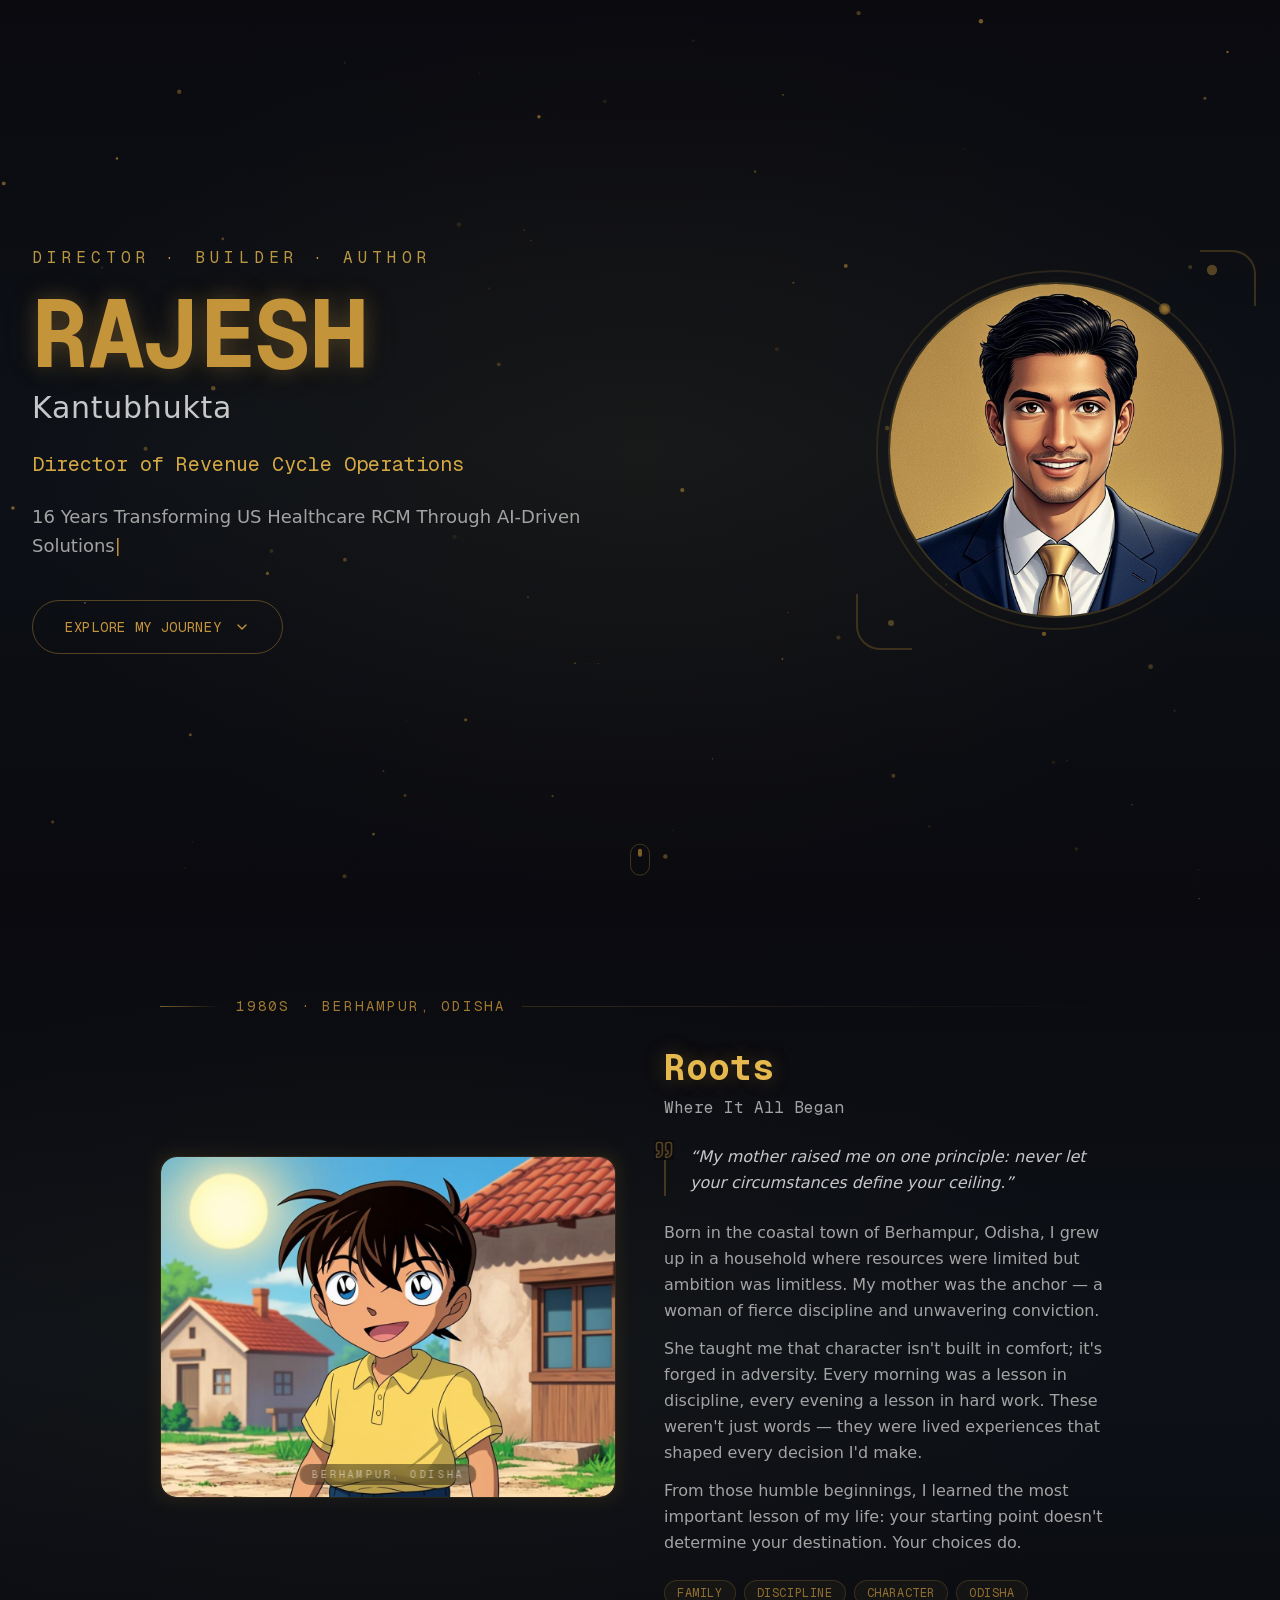
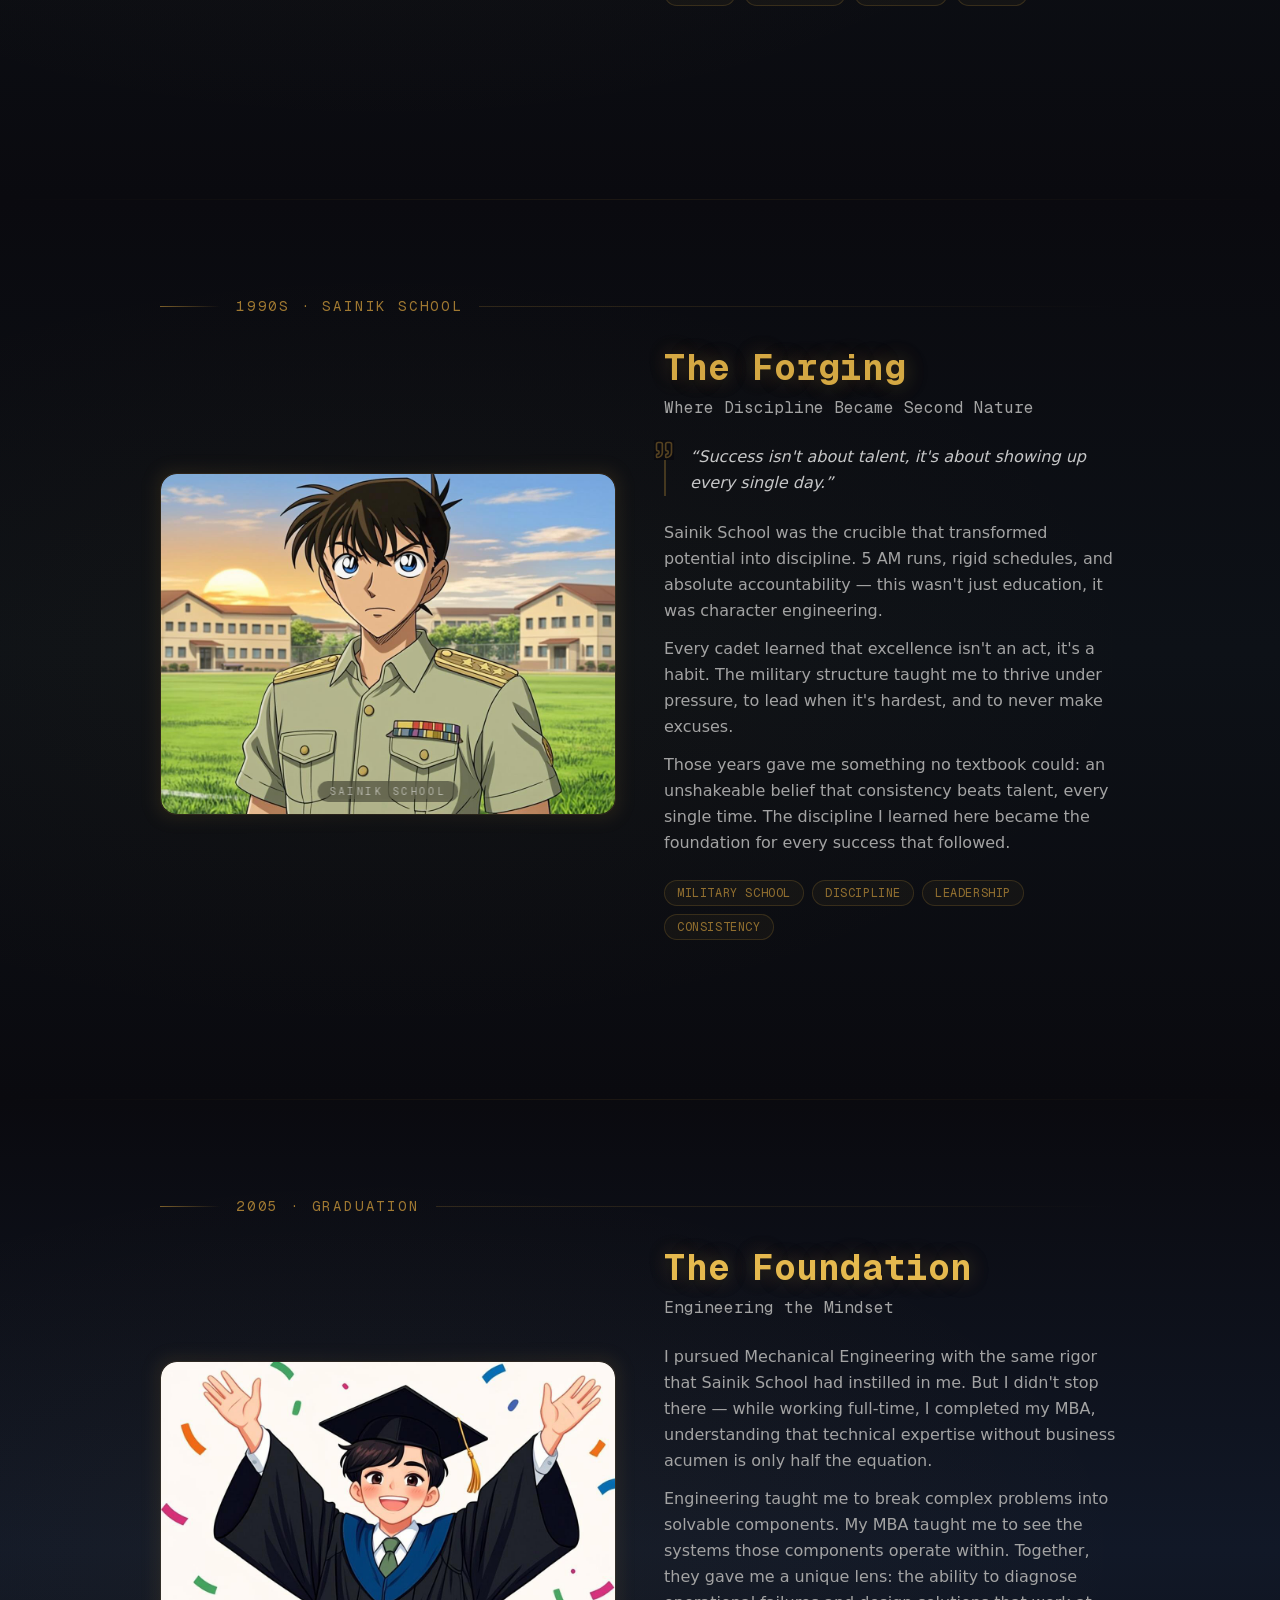
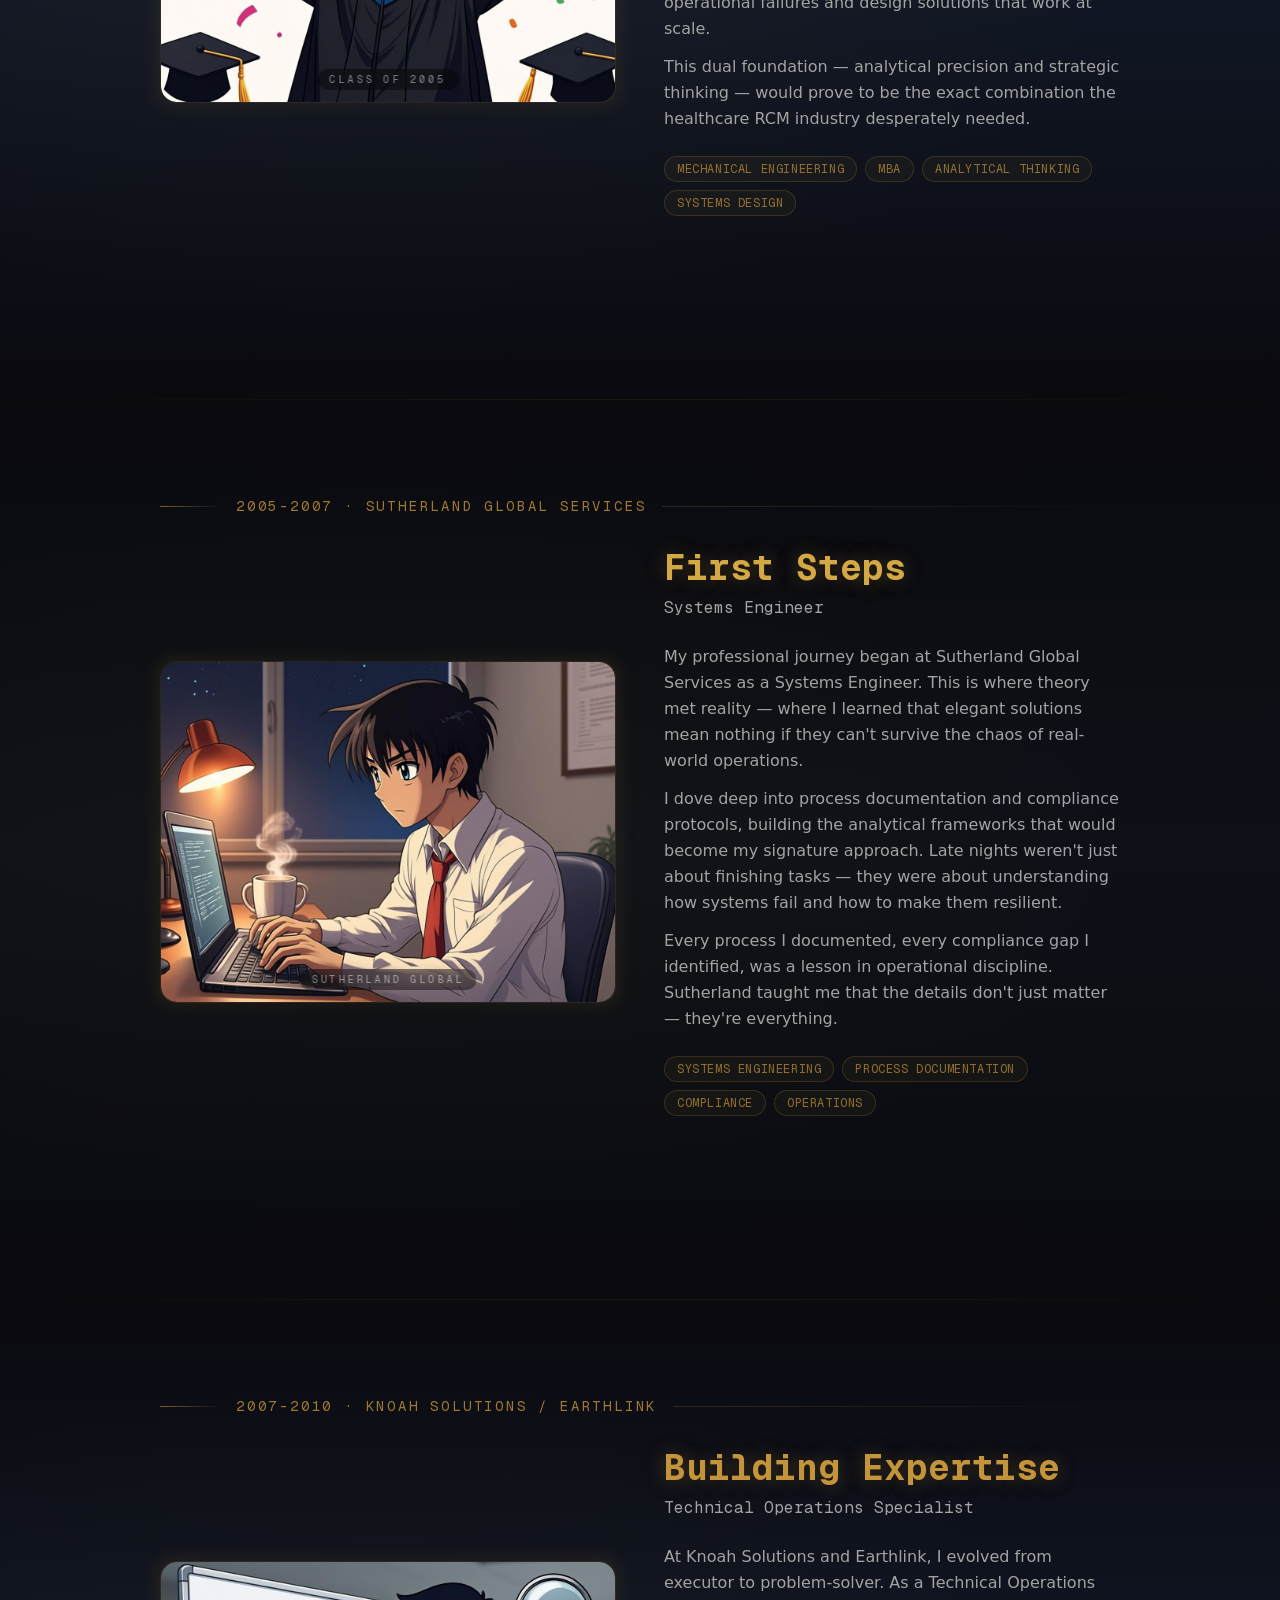
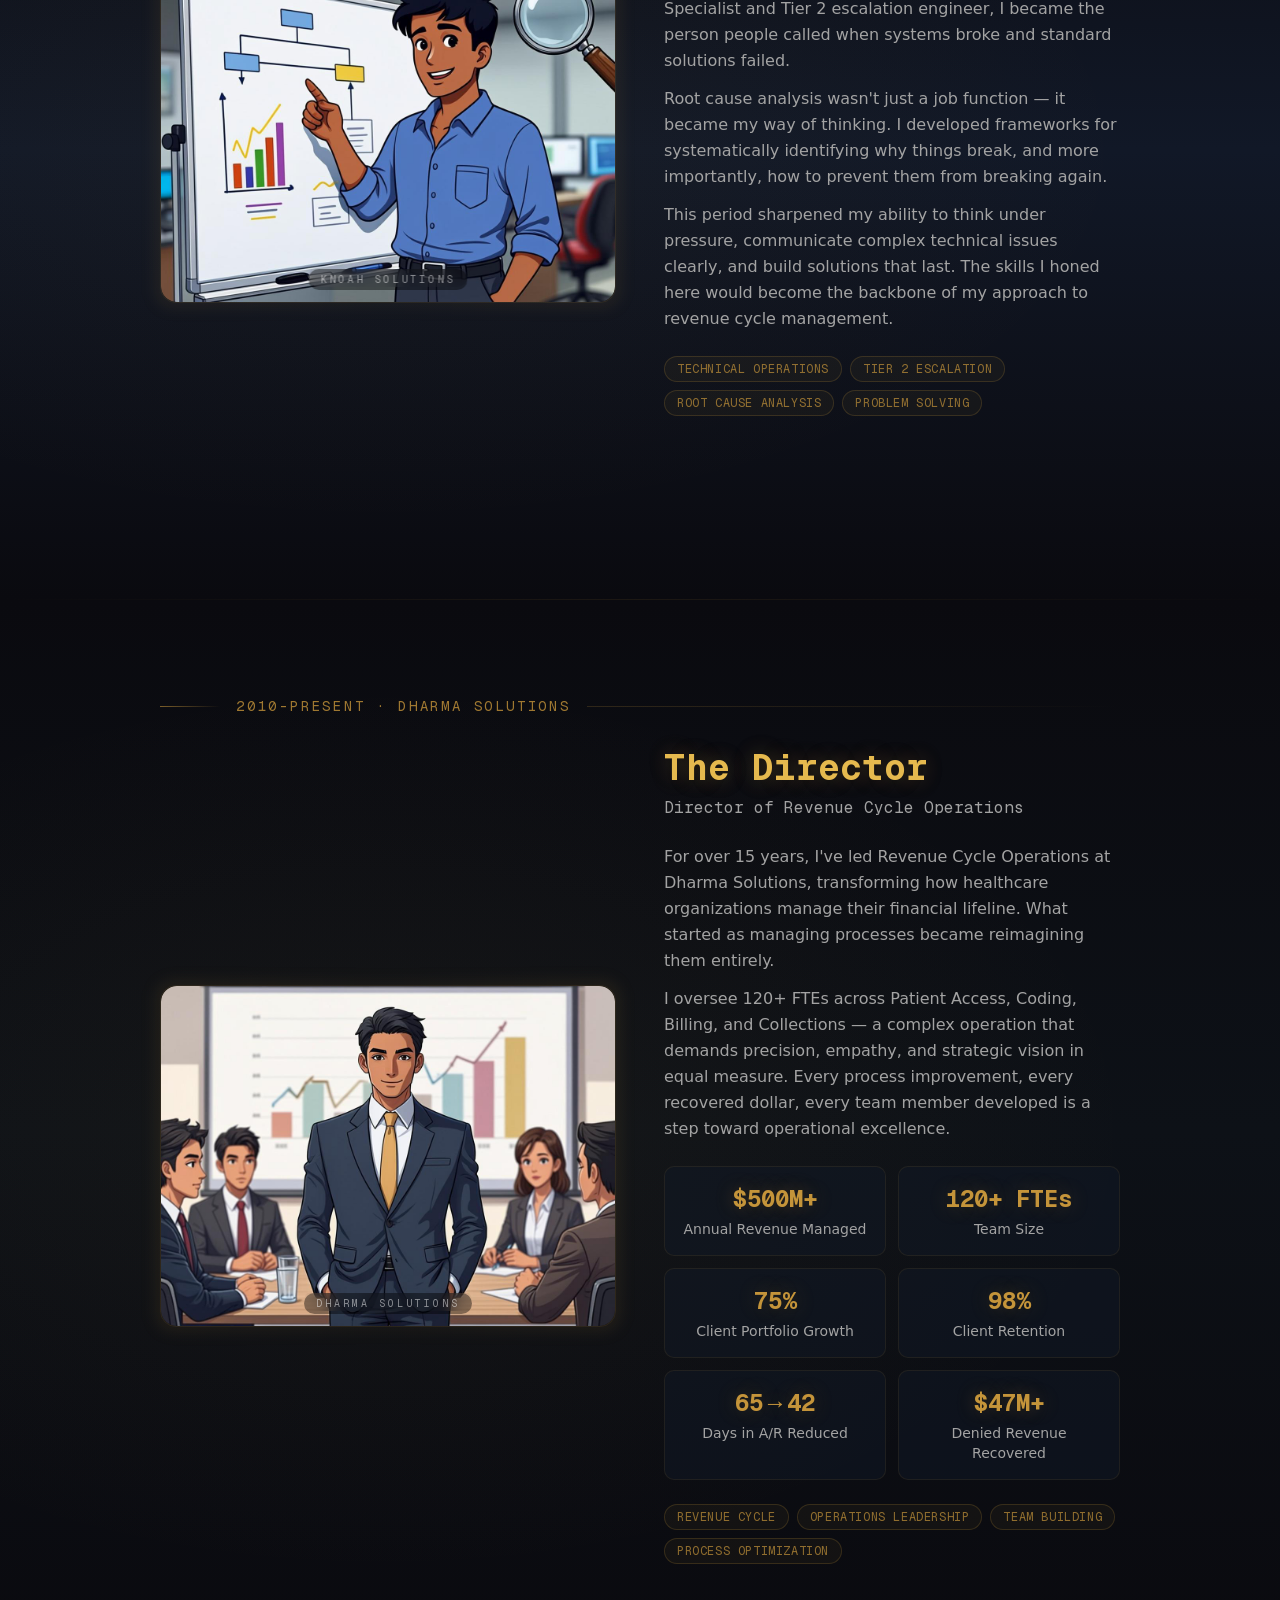
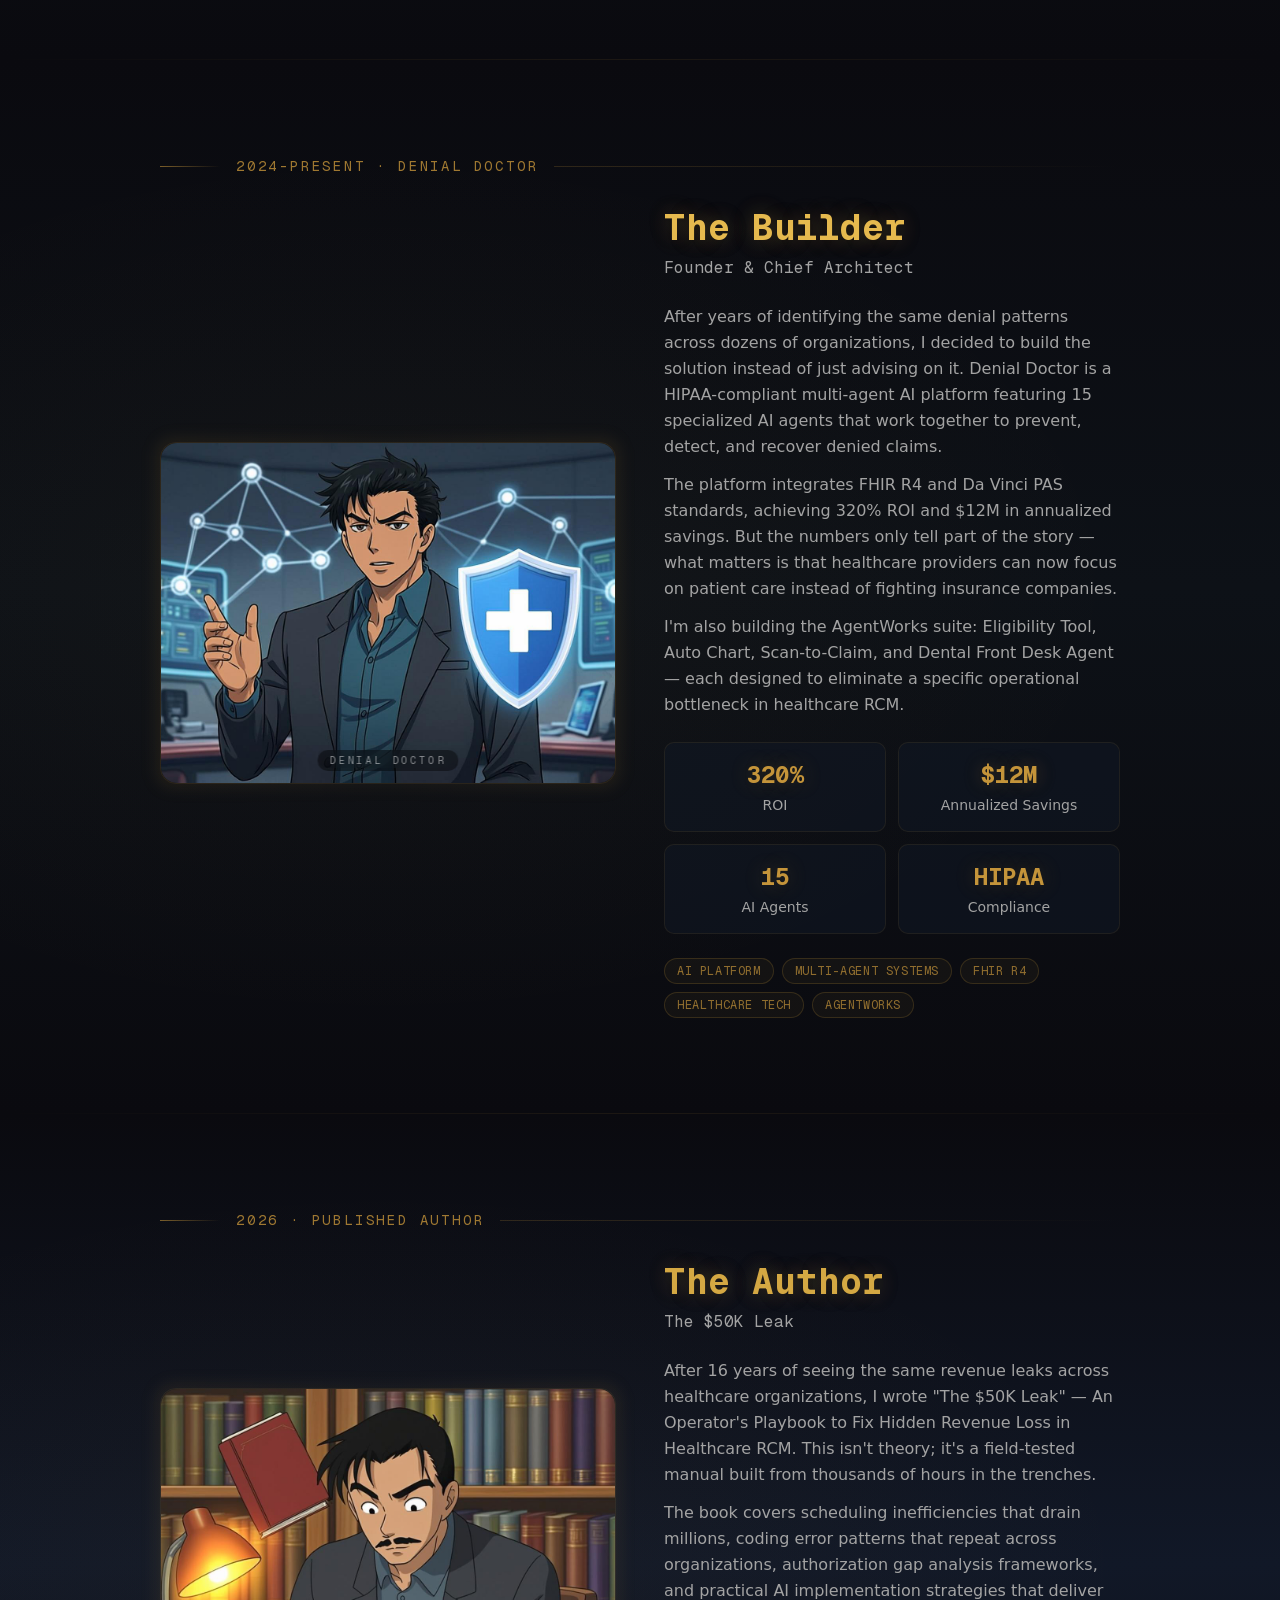
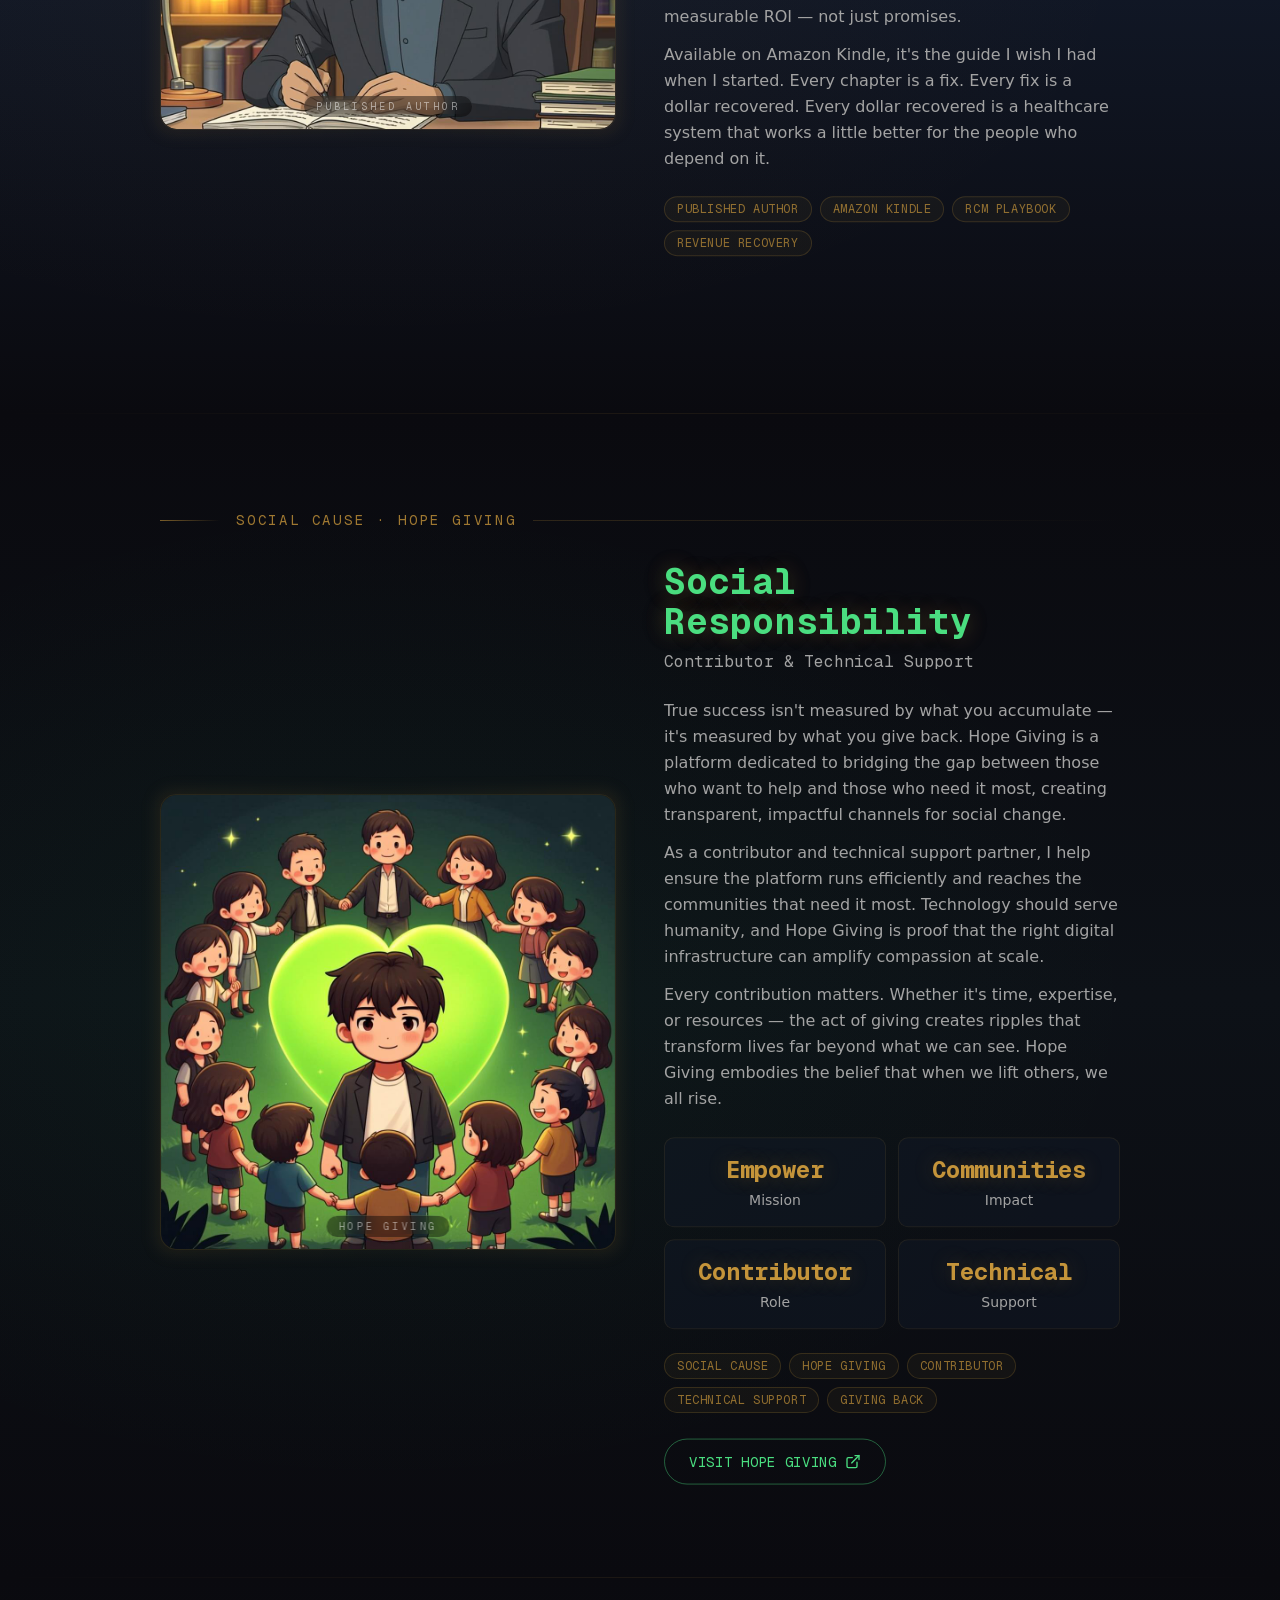
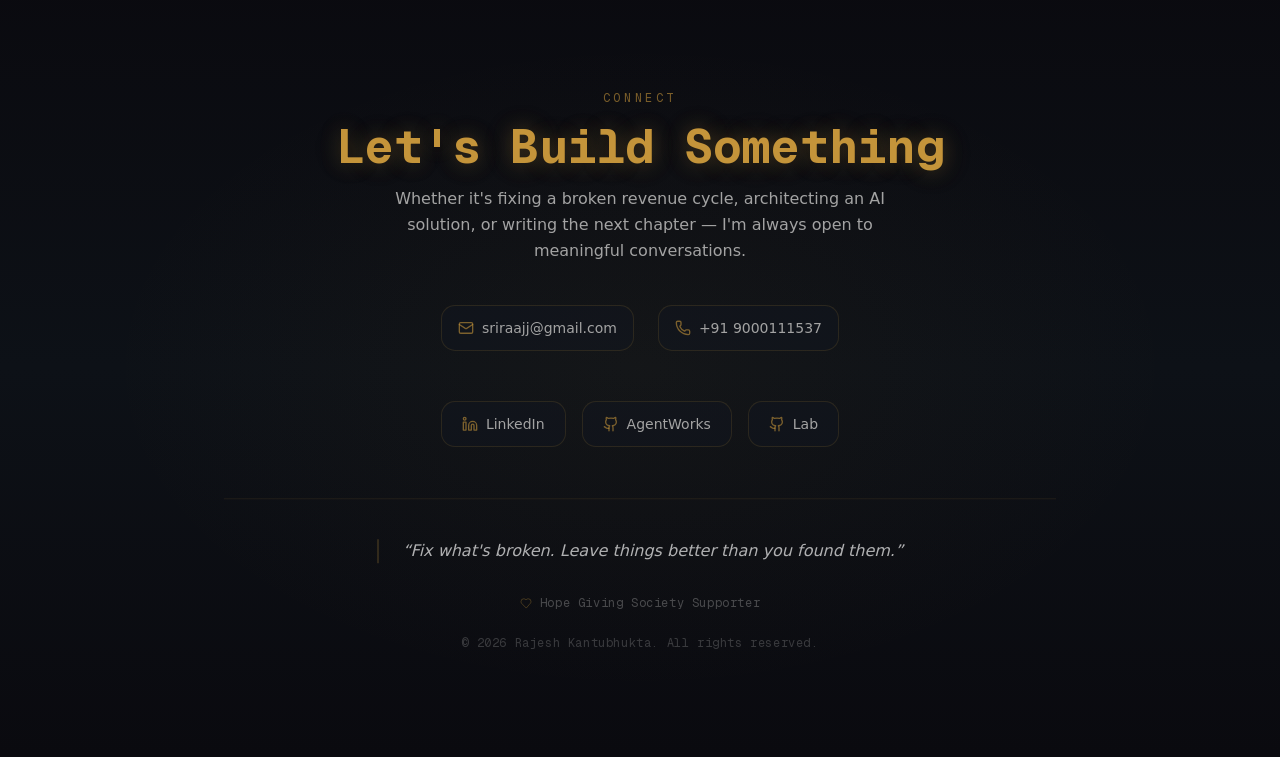
==== commit 6fba7c98: "Update: Change 'The Giver' to 'Social Responsibility'" ====
--- a/index.html
+++ b/index.html
@@ -1 +1 @@
-<!DOCTYPE html><!--dKGN4YW6bTo9qRQrOZfC5--><html lang="en"><head><meta charSet="utf-8"/><meta name="viewport" content="width=device-width, initial-scale=1"/><link rel="preload" href="/_next/static/media/797e433ab948586e-s.p.479bea2b.woff2" as="font" crossorigin="" type="font/woff2"/><link rel="preload" href="/_next/static/media/caa3a2e1cccd8315-s.p.3b6cae6d.woff2" as="font" crossorigin="" type="font/woff2"/><link rel="preload" as="image" href="/images/illustrations/hero-portrait.png"/><link rel="preload" as="image" href="/images/illustrations/childhood.png"/><link rel="preload" as="image" href="/images/illustrations/sainik.png"/><link rel="preload" as="image" href="/images/illustrations/graduation.png"/><link rel="preload" as="image" href="/images/illustrations/sutherland.png"/><link rel="preload" as="image" href="/images/illustrations/knoah.png"/><link rel="preload" as="image" href="/images/illustrations/director.png"/><link rel="preload" as="image" href="/images/illustrations/denial-doctor.png"/><link rel="preload" as="image" href="/images/illustrations/author.png"/><link rel="preload" as="image" href="/images/illustrations/hope-giving.png"/><link rel="stylesheet" href="/_next/static/chunks/a7d5d0791c8c6223.css" data-precedence="next"/><link rel="stylesheet" href="/_next/static/chunks/b865e4a00e229369.css" data-precedence="next"/><link rel="preload" as="script" fetchPriority="low" href="/_next/static/chunks/c39637bc9d8cb116.js"/><script src="/_next/static/chunks/771dedee3f5e1621.js" async=""></script><script src="/_next/static/chunks/e461e3027eb348df.js" async=""></script><script src="/_next/static/chunks/turbopack-e912185b864304f5.js" async=""></script><script src="/_next/static/chunks/2f236954d6a65e12.js" async=""></script><script src="/_next/static/chunks/4b935edd0cea1ee3.js" async=""></script><script src="/_next/static/chunks/1c577ec45ff4c3f3.js" async=""></script><script src="/_next/static/chunks/99e64bd91c20b2e0.js" async=""></script><meta name="next-size-adjust" content=""/><title>Rajesh Kantubhukta | RCM Director, Builder, Author</title><meta name="description" content="16 Years Transforming US Healthcare RCM Through AI-Driven Solutions. Director of Revenue Cycle Operations, Founder of Denial Doctor, Author of The $50K Leak."/><meta name="author" content="Rajesh Kantubhukta"/><meta name="keywords" content="Rajesh Kantubhukta,RCM Director,Revenue Cycle Management,Healthcare AI,Denial Doctor,The $50K Leak,Dharma Solutions"/><meta property="og:title" content="Rajesh Kantubhukta | RCM Director, Builder, Author"/><meta property="og:description" content="16 Years Transforming US Healthcare RCM Through AI-Driven Solutions"/><meta property="og:type" content="website"/><meta name="twitter:card" content="summary"/><meta name="twitter:title" content="Rajesh Kantubhukta | RCM Director, Builder, Author"/><meta name="twitter:description" content="16 Years Transforming US Healthcare RCM Through AI-Driven Solutions"/><link rel="icon" href="/logo.svg"/><script src="/_next/static/chunks/a6dad97d9634a72d.js" noModule=""></script></head><body class="geist_a71539c9-module__T19VSG__variable geist_mono_8d43a2aa-module__8Li5zG__variable antialiased bg-background text-foreground"><div hidden=""><!--$--><!--/$--></div><div class="min-h-screen bg-[#0a0a0f] text-[#f5f5f5]"><section class="relative min-h-screen flex items-center justify-center overflow-hidden"><div class="absolute inset-0 bg-gradient-to-b from-[#0a0a0f] via-[#0d1117] to-[#0a0a0f]"></div><div class="absolute inset-0 bg-[radial-gradient(ellipse_at_center,rgba(196,148,58,0.06)_0%,transparent_70%)]"></div><canvas class="absolute inset-0 z-0 pointer-events-none" aria-hidden="true"></canvas><div class="relative z-10 w-full max-w-7xl mx-auto px-4 sm:px-6 lg:px-8 flex flex-col lg:flex-row items-center justify-between gap-8 lg:gap-16"><div class="flex-1 text-center lg:text-left"><div style="opacity:0;transform:translateY(30px)"><p class="text-[#e5b94e] font-mono text-sm sm:text-base tracking-[0.3em] uppercase mb-4 opacity-80">Director · Builder · Author</p></div><h1 class="font-mono text-5xl sm:text-6xl md:text-7xl lg:text-8xl font-bold text-[#c4943a] gold-text-glow tracking-tight" style="opacity:0;transform:translateY(40px)">RAJESH</h1><div style="opacity:0;transform:translateY(30px)"><p class="text-xl sm:text-2xl md:text-3xl font-light text-[#f5f5f5]/80 mt-2 tracking-wide">Kantubhukta</p></div><div style="opacity:0;transform:translateY(30px)"><p class="text-[#d4a843] text-base sm:text-lg md:text-xl mt-6 font-mono">Director of Revenue Cycle Operations</p></div><div class="mt-6 min-h-[3rem]" style="opacity:0"><p class="text-[#a3a3a3] text-sm sm:text-base md:text-lg leading-relaxed max-w-xl mx-auto lg:mx-0"><span class="typewriter-cursor text-[#c4943a]">|</span></p></div><div class="mt-10" style="opacity:0;transform:translateY(20px)"><button class="group inline-flex items-center gap-3 px-8 py-4 border border-[#c4943a]/40 rounded-full text-[#c4943a] hover:bg-[#c4943a]/10 transition-all duration-500 hover:border-[#c4943a]/70 hover:shadow-[0_0_30px_rgba(196,148,58,0.15)]"><span class="font-mono text-sm tracking-wider uppercase">Explore My Journey</span><svg xmlns="http://www.w3.org/2000/svg" width="24" height="24" viewBox="0 0 24 24" fill="none" stroke="currentColor" stroke-width="2" stroke-linecap="round" stroke-linejoin="round" class="lucide lucide-chevron-down w-4 h-4 group-hover:translate-y-1 transition-transform duration-300" aria-hidden="true"><path d="m6 9 6 6 6-6"></path></svg></button></div></div><div class="flex-shrink-0" style="opacity:0;transform:translateX(50px) scale(0.8)"><div class="relative w-64 h-64 sm:w-72 sm:h-72 md:w-80 md:h-80 lg:w-96 lg:h-96"><div class="absolute inset-0 rounded-full" style="background:radial-gradient(circle, rgba(196,148,58,0.15) 0%, rgba(196,148,58,0.03) 40%, transparent 65%)"></div><div class="absolute inset-3 rounded-full border-2 border-[#c4943a]/15"><div class="absolute w-1.5 h-1.5 rounded-full bg-[#c4943a]/30" style="left:50%;top:-3px;transform-origin:0 50%;transform:rotate(0deg) translateY(0)"></div><div class="absolute w-1.5 h-1.5 rounded-full bg-[#c4943a]/30" style="left:50%;top:-3px;transform-origin:0 50%;transform:rotate(45deg) translateY(0)"></div><div class="absolute w-1.5 h-1.5 rounded-full bg-[#c4943a]/30" style="left:50%;top:-3px;transform-origin:0 50%;transform:rotate(90deg) translateY(0)"></div><div class="absolute w-1.5 h-1.5 rounded-full bg-[#c4943a]/30" style="left:50%;top:-3px;transform-origin:0 50%;transform:rotate(135deg) translateY(0)"></div><div class="absolute w-1.5 h-1.5 rounded-full bg-[#c4943a]/30" style="left:50%;top:-3px;transform-origin:0 50%;transform:rotate(180deg) translateY(0)"></div><div class="absolute w-1.5 h-1.5 rounded-full bg-[#c4943a]/30" style="left:50%;top:-3px;transform-origin:0 50%;transform:rotate(225deg) translateY(0)"></div><div class="absolute w-1.5 h-1.5 rounded-full bg-[#c4943a]/30" style="left:50%;top:-3px;transform-origin:0 50%;transform:rotate(270deg) translateY(0)"></div><div class="absolute w-1.5 h-1.5 rounded-full bg-[#c4943a]/30" style="left:50%;top:-3px;transform-origin:0 50%;transform:rotate(315deg) translateY(0)"></div></div><div class="absolute inset-6 rounded-full overflow-hidden border-2 border-[#c4943a]/25 bg-[#0d1117]"><img src="/images/illustrations/hero-portrait.png" alt="Rajesh Kantubhukta" class="w-full h-full object-cover object-center" style="opacity:0;transform:scale(1.1)"/></div><div class="absolute -top-2 -right-2 w-14 h-14 border-t-2 border-r-2 border-[#c4943a]/25 rounded-tr-3xl"></div><div class="absolute -bottom-2 -left-2 w-14 h-14 border-b-2 border-l-2 border-[#c4943a]/25 rounded-bl-3xl"></div><div class="absolute top-2 right-8 w-2 h-2 rounded-full bg-[#c4943a]/40"></div><div class="absolute bottom-4 left-6 w-1.5 h-1.5 rounded-full bg-[#e5b94e]/30"></div></div></div></div><div class="absolute bottom-8 left-1/2 -translate-x-1/2 z-10" style="opacity:0"><div class="w-5 h-8 rounded-full border border-[#c4943a]/30 flex items-start justify-center p-1"><div class="w-1 h-2 rounded-full bg-[#c4943a]/60"></div></div></div></section><div id="journey-start"><div class="w-full"><div><div class="lg:hidden px-4 sm:px-6 lg:px-8 pt-8"><div class="lg:hidden flex items-center gap-3 mb-6"><div class="flex items-center gap-2"><div class="w-2 h-2 rounded-full bg-gold timeline-dot-active"></div><div class="h-px w-6 bg-gold/30"></div></div><span class="font-mono text-xs tracking-[0.15em] uppercase text-gold/80">1980s</span><span class="font-mono text-xs text-muted-foreground/50">·</span><span class="font-mono text-xs tracking-wider text-gold/60">Roots</span></div></div><section id="berhampur" class="relative min-h-screen py-16 md:py-24 bg-gradient-to-b from-[#0a0a0f] via-[#0d1117] to-[#0a0a0f]"><div class="absolute inset-0 pointer-events-none" style="background:radial-gradient(ellipse at 30% 50%, rgba(196, 148, 58, 0.04) 0%, transparent 60%)"></div><div class="relative z-10 max-w-5xl mx-auto px-4 sm:px-6 lg:px-8"><div class="flex items-center gap-4 mb-8" style="opacity:0;transform:translateX(-30px)"><div class="h-px flex-1 max-w-[60px] bg-gradient-to-r from-[#c4943a]/60 to-transparent"></div><span class="font-mono text-xs sm:text-sm tracking-[0.2em] uppercase text-[#c4943a]/80">1980s · Berhampur, Odisha</span><div class="h-px flex-1 bg-gradient-to-r from-[#c4943a]/20 to-transparent"></div></div><div class="grid grid-cols-1 lg:grid-cols-2 gap-8 lg:gap-12 items-center"><div class="order-2 lg:order-1" style="opacity:0;transform:scale(0.9)"><div class="relative group"><div class="absolute -inset-1 bg-gradient-to-r from-[#c4943a]/10 via-[#c4943a]/5 to-[#c4943a]/10 rounded-2xl blur-sm group-hover:from-[#c4943a]/15 group-hover:via-[#c4943a]/10 group-hover:to-[#c4943a]/15 transition-all duration-700"></div><div class="relative rounded-2xl overflow-hidden border border-[#c4943a]/10 journey-card"><div class="relative w-full min-h-[320px] flex items-center justify-center overflow-hidden rounded-2xl bg-[#1a1510]"><img src="/images/illustrations/childhood.png" alt="Childhood in Berhampur, Odisha" class="w-full h-full object-cover object-center"/><div class="absolute bottom-3 left-1/2 -translate-x-1/2"><span class="font-mono text-[10px] tracking-[0.3em] uppercase text-white/50 bg-black/40 px-3 py-1 rounded-full backdrop-blur-sm">Berhampur, Odisha</span></div></div></div></div></div><div class="order-1 lg:order-2"><h2 class="font-mono text-2xl sm:text-3xl md:text-4xl font-bold text-[#e5b94e] gold-text-glow mb-2" style="opacity:0;transform:translateY(20px)">Roots</h2><p class="text-[#a3a3a3] font-mono text-sm sm:text-base mb-6" style="opacity:0;transform:translateY(15px)">Where It All Began</p><div class="relative pl-6 border-l-2 border-[#c4943a]/30 mb-6" style="opacity:0;transform:translateX(-20px)"><svg xmlns="http://www.w3.org/2000/svg" width="24" height="24" viewBox="0 0 24 24" fill="none" stroke="currentColor" stroke-width="2" stroke-linecap="round" stroke-linejoin="round" class="lucide lucide-quote absolute -left-3 -top-1 w-5 h-5 text-[#c4943a]/40 bg-[#0a0a0f]" aria-hidden="true"><path d="M16 3a2 2 0 0 0-2 2v6a2 2 0 0 0 2 2 1 1 0 0 1 1 1v1a2 2 0 0 1-2 2 1 1 0 0 0-1 1v2a1 1 0 0 0 1 1 6 6 0 0 0 6-6V5a2 2 0 0 0-2-2z"></path><path d="M5 3a2 2 0 0 0-2 2v6a2 2 0 0 0 2 2 1 1 0 0 1 1 1v1a2 2 0 0 1-2 2 1 1 0 0 0-1 1v2a1 1 0 0 0 1 1 6 6 0 0 0 6-6V5a2 2 0 0 0-2-2z"></path></svg><p class="text-[#f5f5f5]/80 italic text-sm sm:text-base leading-relaxed">“<!-- -->My mother raised me on one principle: never let your circumstances define your ceiling.<!-- -->”</p></div><div class="space-y-3 mb-6"><p class="text-[#a3a3a3] text-sm sm:text-base leading-relaxed" style="opacity:0;transform:translateY(10px)">Born in the coastal town of Berhampur, Odisha, I grew up in a household where resources were limited but ambition was limitless. My mother was the anchor — a woman of fierce discipline and unwavering conviction.</p><p class="text-[#a3a3a3] text-sm sm:text-base leading-relaxed" style="opacity:0;transform:translateY(10px)">She taught me that character isn&#x27;t built in comfort; it&#x27;s forged in adversity. Every morning was a lesson in discipline, every evening a lesson in hard work. These weren&#x27;t just words — they were lived experiences that shaped every decision I&#x27;d make.</p><p class="text-[#a3a3a3] text-sm sm:text-base leading-relaxed" style="opacity:0;transform:translateY(10px)">From those humble beginnings, I learned the most important lesson of my life: your starting point doesn&#x27;t determine your destination. Your choices do.</p></div><div class="flex flex-wrap gap-2" style="opacity:0;transform:translateY(10px)"><span class="px-3 py-1 text-xs font-mono tracking-wider uppercase border border-[#c4943a]/20 rounded-full text-[#c4943a]/70 bg-[#c4943a]/5">Family</span><span class="px-3 py-1 text-xs font-mono tracking-wider uppercase border border-[#c4943a]/20 rounded-full text-[#c4943a]/70 bg-[#c4943a]/5">Discipline</span><span class="px-3 py-1 text-xs font-mono tracking-wider uppercase border border-[#c4943a]/20 rounded-full text-[#c4943a]/70 bg-[#c4943a]/5">Character</span><span class="px-3 py-1 text-xs font-mono tracking-wider uppercase border border-[#c4943a]/20 rounded-full text-[#c4943a]/70 bg-[#c4943a]/5">Odisha</span></div></div></div></div><div class="absolute bottom-0 left-0 right-0 h-px bg-gradient-to-r from-transparent via-[#c4943a]/10 to-transparent"></div></section></div><div><div class="lg:hidden px-4 sm:px-6 lg:px-8 pt-8"><div class="lg:hidden flex items-center gap-3 mb-6"><div class="flex items-center gap-2"><div class="w-2 h-2 rounded-full bg-gold timeline-dot-active"></div><div class="h-px w-6 bg-gold/30"></div></div><span class="font-mono text-xs tracking-[0.15em] uppercase text-gold/80">1990s</span><span class="font-mono text-xs text-muted-foreground/50">·</span><span class="font-mono text-xs tracking-wider text-gold/60">The Forging</span></div></div><section id="sainik" class="relative min-h-screen py-16 md:py-24 bg-gradient-to-b from-[#0a0a0f] via-[#0d1117] to-[#0a0a0f]"><div class="absolute inset-0 pointer-events-none" style="background:radial-gradient(ellipse at 30% 50%, rgba(139, 105, 20, 0.05) 0%, transparent 60%)"></div><div class="relative z-10 max-w-5xl mx-auto px-4 sm:px-6 lg:px-8"><div class="flex items-center gap-4 mb-8" style="opacity:0;transform:translateX(-30px)"><div class="h-px flex-1 max-w-[60px] bg-gradient-to-r from-[#c4943a]/60 to-transparent"></div><span class="font-mono text-xs sm:text-sm tracking-[0.2em] uppercase text-[#c4943a]/80">1990s · Sainik School</span><div class="h-px flex-1 bg-gradient-to-r from-[#c4943a]/20 to-transparent"></div></div><div class="grid grid-cols-1 lg:grid-cols-2 gap-8 lg:gap-12 items-center"><div class="order-2 lg:order-1" style="opacity:0;transform:scale(0.9)"><div class="relative group"><div class="absolute -inset-1 bg-gradient-to-r from-[#c4943a]/10 via-[#c4943a]/5 to-[#c4943a]/10 rounded-2xl blur-sm group-hover:from-[#c4943a]/15 group-hover:via-[#c4943a]/10 group-hover:to-[#c4943a]/15 transition-all duration-700"></div><div class="relative rounded-2xl overflow-hidden border border-[#c4943a]/10 journey-card"><div class="relative w-full min-h-[320px] flex items-center justify-center overflow-hidden rounded-2xl bg-[#0f1210]"><img src="/images/illustrations/sainik.png" alt="Sainik School cadet" class="w-full h-full object-cover object-center"/><div class="absolute bottom-3 left-1/2 -translate-x-1/2"><span class="font-mono text-[10px] tracking-[0.3em] uppercase text-white/50 bg-black/40 px-3 py-1 rounded-full backdrop-blur-sm">Sainik School</span></div></div></div></div></div><div class="order-1 lg:order-2"><h2 class="font-mono text-2xl sm:text-3xl md:text-4xl font-bold text-[#d4a843] gold-text-glow mb-2" style="opacity:0;transform:translateY(20px)">The Forging</h2><p class="text-[#a3a3a3] font-mono text-sm sm:text-base mb-6" style="opacity:0;transform:translateY(15px)">Where Discipline Became Second Nature</p><div class="relative pl-6 border-l-2 border-[#c4943a]/30 mb-6" style="opacity:0;transform:translateX(-20px)"><svg xmlns="http://www.w3.org/2000/svg" width="24" height="24" viewBox="0 0 24 24" fill="none" stroke="currentColor" stroke-width="2" stroke-linecap="round" stroke-linejoin="round" class="lucide lucide-quote absolute -left-3 -top-1 w-5 h-5 text-[#c4943a]/40 bg-[#0a0a0f]" aria-hidden="true"><path d="M16 3a2 2 0 0 0-2 2v6a2 2 0 0 0 2 2 1 1 0 0 1 1 1v1a2 2 0 0 1-2 2 1 1 0 0 0-1 1v2a1 1 0 0 0 1 1 6 6 0 0 0 6-6V5a2 2 0 0 0-2-2z"></path><path d="M5 3a2 2 0 0 0-2 2v6a2 2 0 0 0 2 2 1 1 0 0 1 1 1v1a2 2 0 0 1-2 2 1 1 0 0 0-1 1v2a1 1 0 0 0 1 1 6 6 0 0 0 6-6V5a2 2 0 0 0-2-2z"></path></svg><p class="text-[#f5f5f5]/80 italic text-sm sm:text-base leading-relaxed">“<!-- -->Success isn&#x27;t about talent, it&#x27;s about showing up every single day.<!-- -->”</p></div><div class="space-y-3 mb-6"><p class="text-[#a3a3a3] text-sm sm:text-base leading-relaxed" style="opacity:0;transform:translateY(10px)">Sainik School was the crucible that transformed potential into discipline. 5 AM runs, rigid schedules, and absolute accountability — this wasn&#x27;t just education, it was character engineering.</p><p class="text-[#a3a3a3] text-sm sm:text-base leading-relaxed" style="opacity:0;transform:translateY(10px)">Every cadet learned that excellence isn&#x27;t an act, it&#x27;s a habit. The military structure taught me to thrive under pressure, to lead when it&#x27;s hardest, and to never make excuses.</p><p class="text-[#a3a3a3] text-sm sm:text-base leading-relaxed" style="opacity:0;transform:translateY(10px)">Those years gave me something no textbook could: an unshakeable belief that consistency beats talent, every single time. The discipline I learned here became the foundation for every success that followed.</p></div><div class="flex flex-wrap gap-2" style="opacity:0;transform:translateY(10px)"><span class="px-3 py-1 text-xs font-mono tracking-wider uppercase border border-[#c4943a]/20 rounded-full text-[#c4943a]/70 bg-[#c4943a]/5">Military School</span><span class="px-3 py-1 text-xs font-mono tracking-wider uppercase border border-[#c4943a]/20 rounded-full text-[#c4943a]/70 bg-[#c4943a]/5">Discipline</span><span class="px-3 py-1 text-xs font-mono tracking-wider uppercase border border-[#c4943a]/20 rounded-full text-[#c4943a]/70 bg-[#c4943a]/5">Leadership</span><span class="px-3 py-1 text-xs font-mono tracking-wider uppercase border border-[#c4943a]/20 rounded-full text-[#c4943a]/70 bg-[#c4943a]/5">Consistency</span></div></div></div></div><div class="absolute bottom-0 left-0 right-0 h-px bg-gradient-to-r from-transparent via-[#c4943a]/10 to-transparent"></div></section></div><div><div class="lg:hidden px-4 sm:px-6 lg:px-8 pt-8"><div class="lg:hidden flex items-center gap-3 mb-6"><div class="flex items-center gap-2"><div class="w-2 h-2 rounded-full bg-gold timeline-dot-active"></div><div class="h-px w-6 bg-gold/30"></div></div><span class="font-mono text-xs tracking-[0.15em] uppercase text-gold/80">2005</span><span class="font-mono text-xs text-muted-foreground/50">·</span><span class="font-mono text-xs tracking-wider text-gold/60">The Foundation</span></div></div><section id="graduation" class="relative min-h-screen py-16 md:py-24 bg-gradient-to-b from-[#0a0a0f] via-[#111827] to-[#0a0a0f]"><div class="absolute inset-0 pointer-events-none" style="background:radial-gradient(ellipse at 30% 50%, rgba(229, 185, 78, 0.04) 0%, transparent 60%)"></div><div class="relative z-10 max-w-5xl mx-auto px-4 sm:px-6 lg:px-8"><div class="flex items-center gap-4 mb-8" style="opacity:0;transform:translateX(-30px)"><div class="h-px flex-1 max-w-[60px] bg-gradient-to-r from-[#c4943a]/60 to-transparent"></div><span class="font-mono text-xs sm:text-sm tracking-[0.2em] uppercase text-[#c4943a]/80">2005 · Graduation</span><div class="h-px flex-1 bg-gradient-to-r from-[#c4943a]/20 to-transparent"></div></div><div class="grid grid-cols-1 lg:grid-cols-2 gap-8 lg:gap-12 items-center"><div class="order-2 lg:order-1" style="opacity:0;transform:scale(0.9)"><div class="relative group"><div class="absolute -inset-1 bg-gradient-to-r from-[#c4943a]/10 via-[#c4943a]/5 to-[#c4943a]/10 rounded-2xl blur-sm group-hover:from-[#c4943a]/15 group-hover:via-[#c4943a]/10 group-hover:to-[#c4943a]/15 transition-all duration-700"></div><div class="relative rounded-2xl overflow-hidden border border-[#c4943a]/10 journey-card"><div class="relative w-full min-h-[320px] flex items-center justify-center overflow-hidden rounded-2xl bg-[#0d0f1a]"><img src="/images/illustrations/graduation.png" alt="Graduation celebration" class="w-full h-full object-cover object-center"/><div class="absolute bottom-3 left-1/2 -translate-x-1/2"><span class="font-mono text-[10px] tracking-[0.3em] uppercase text-white/50 bg-black/40 px-3 py-1 rounded-full backdrop-blur-sm">Class of 2005</span></div></div></div></div></div><div class="order-1 lg:order-2"><h2 class="font-mono text-2xl sm:text-3xl md:text-4xl font-bold text-[#e5b94e] gold-text-glow mb-2" style="opacity:0;transform:translateY(20px)">The Foundation</h2><p class="text-[#a3a3a3] font-mono text-sm sm:text-base mb-6" style="opacity:0;transform:translateY(15px)">Engineering the Mindset</p><div class="space-y-3 mb-6"><p class="text-[#a3a3a3] text-sm sm:text-base leading-relaxed" style="opacity:0;transform:translateY(10px)">I pursued Mechanical Engineering with the same rigor that Sainik School had instilled in me. But I didn&#x27;t stop there — while working full-time, I completed my MBA, understanding that technical expertise without business acumen is only half the equation.</p><p class="text-[#a3a3a3] text-sm sm:text-base leading-relaxed" style="opacity:0;transform:translateY(10px)">Engineering taught me to break complex problems into solvable components. My MBA taught me to see the systems those components operate within. Together, they gave me a unique lens: the ability to diagnose operational failures and design solutions that work at scale.</p><p class="text-[#a3a3a3] text-sm sm:text-base leading-relaxed" style="opacity:0;transform:translateY(10px)">This dual foundation — analytical precision and strategic thinking — would prove to be the exact combination the healthcare RCM industry desperately needed.</p></div><div class="flex flex-wrap gap-2" style="opacity:0;transform:translateY(10px)"><span class="px-3 py-1 text-xs font-mono tracking-wider uppercase border border-[#c4943a]/20 rounded-full text-[#c4943a]/70 bg-[#c4943a]/5">Mechanical Engineering</span><span class="px-3 py-1 text-xs font-mono tracking-wider uppercase border border-[#c4943a]/20 rounded-full text-[#c4943a]/70 bg-[#c4943a]/5">MBA</span><span class="px-3 py-1 text-xs font-mono tracking-wider uppercase border border-[#c4943a]/20 rounded-full text-[#c4943a]/70 bg-[#c4943a]/5">Analytical Thinking</span><span class="px-3 py-1 text-xs font-mono tracking-wider uppercase border border-[#c4943a]/20 rounded-full text-[#c4943a]/70 bg-[#c4943a]/5">Systems Design</span></div></div></div></div><div class="absolute bottom-0 left-0 right-0 h-px bg-gradient-to-r from-transparent via-[#c4943a]/10 to-transparent"></div></section></div><div><div class="lg:hidden px-4 sm:px-6 lg:px-8 pt-8"><div class="lg:hidden flex items-center gap-3 mb-6"><div class="flex items-center gap-2"><div class="w-2 h-2 rounded-full bg-gold timeline-dot-active"></div><div class="h-px w-6 bg-gold/30"></div></div><span class="font-mono text-xs tracking-[0.15em] uppercase text-gold/80">2005-2007</span><span class="font-mono text-xs text-muted-foreground/50">·</span><span class="font-mono text-xs tracking-wider text-gold/60">First Steps</span></div></div><section id="sutherland" class="relative min-h-screen py-16 md:py-24 bg-gradient-to-b from-[#0a0a0f] via-[#0d1117] to-[#0a0a0f]"><div class="absolute inset-0 pointer-events-none" style="background:radial-gradient(ellipse at 30% 50%, rgba(196, 148, 58, 0.03) 0%, transparent 60%)"></div><div class="relative z-10 max-w-5xl mx-auto px-4 sm:px-6 lg:px-8"><div class="flex items-center gap-4 mb-8" style="opacity:0;transform:translateX(-30px)"><div class="h-px flex-1 max-w-[60px] bg-gradient-to-r from-[#c4943a]/60 to-transparent"></div><span class="font-mono text-xs sm:text-sm tracking-[0.2em] uppercase text-[#c4943a]/80">2005-2007 · Sutherland Global Services</span><div class="h-px flex-1 bg-gradient-to-r from-[#c4943a]/20 to-transparent"></div></div><div class="grid grid-cols-1 lg:grid-cols-2 gap-8 lg:gap-12 items-center"><div class="order-2 lg:order-1" style="opacity:0;transform:scale(0.9)"><div class="relative group"><div class="absolute -inset-1 bg-gradient-to-r from-[#c4943a]/10 via-[#c4943a]/5 to-[#c4943a]/10 rounded-2xl blur-sm group-hover:from-[#c4943a]/15 group-hover:via-[#c4943a]/10 group-hover:to-[#c4943a]/15 transition-all duration-700"></div><div class="relative rounded-2xl overflow-hidden border border-[#c4943a]/10 journey-card"><div class="relative w-full min-h-[320px] flex items-center justify-center overflow-hidden rounded-2xl bg-[#0d0d12]"><img src="/images/illustrations/sutherland.png" alt="Working at Sutherland Global" class="w-full h-full object-cover object-center"/><div class="absolute bottom-3 left-1/2 -translate-x-1/2"><span class="font-mono text-[10px] tracking-[0.3em] uppercase text-white/50 bg-black/40 px-3 py-1 rounded-full backdrop-blur-sm">Sutherland Global</span></div></div></div></div></div><div class="order-1 lg:order-2"><h2 class="font-mono text-2xl sm:text-3xl md:text-4xl font-bold text-[#d4a843] gold-text-glow mb-2" style="opacity:0;transform:translateY(20px)">First Steps</h2><p class="text-[#a3a3a3] font-mono text-sm sm:text-base mb-6" style="opacity:0;transform:translateY(15px)">Systems Engineer</p><div class="space-y-3 mb-6"><p class="text-[#a3a3a3] text-sm sm:text-base leading-relaxed" style="opacity:0;transform:translateY(10px)">My professional journey began at Sutherland Global Services as a Systems Engineer. This is where theory met reality — where I learned that elegant solutions mean nothing if they can&#x27;t survive the chaos of real-world operations.</p><p class="text-[#a3a3a3] text-sm sm:text-base leading-relaxed" style="opacity:0;transform:translateY(10px)">I dove deep into process documentation and compliance protocols, building the analytical frameworks that would become my signature approach. Late nights weren&#x27;t just about finishing tasks — they were about understanding how systems fail and how to make them resilient.</p><p class="text-[#a3a3a3] text-sm sm:text-base leading-relaxed" style="opacity:0;transform:translateY(10px)">Every process I documented, every compliance gap I identified, was a lesson in operational discipline. Sutherland taught me that the details don&#x27;t just matter — they&#x27;re everything.</p></div><div class="flex flex-wrap gap-2" style="opacity:0;transform:translateY(10px)"><span class="px-3 py-1 text-xs font-mono tracking-wider uppercase border border-[#c4943a]/20 rounded-full text-[#c4943a]/70 bg-[#c4943a]/5">Systems Engineering</span><span class="px-3 py-1 text-xs font-mono tracking-wider uppercase border border-[#c4943a]/20 rounded-full text-[#c4943a]/70 bg-[#c4943a]/5">Process Documentation</span><span class="px-3 py-1 text-xs font-mono tracking-wider uppercase border border-[#c4943a]/20 rounded-full text-[#c4943a]/70 bg-[#c4943a]/5">Compliance</span><span class="px-3 py-1 text-xs font-mono tracking-wider uppercase border border-[#c4943a]/20 rounded-full text-[#c4943a]/70 bg-[#c4943a]/5">Operations</span></div></div></div></div><div class="absolute bottom-0 left-0 right-0 h-px bg-gradient-to-r from-transparent via-[#c4943a]/10 to-transparent"></div></section></div><div><div class="lg:hidden px-4 sm:px-6 lg:px-8 pt-8"><div class="lg:hidden flex items-center gap-3 mb-6"><div class="flex items-center gap-2"><div class="w-2 h-2 rounded-full bg-gold timeline-dot-active"></div><div class="h-px w-6 bg-gold/30"></div></div><span class="font-mono text-xs tracking-[0.15em] uppercase text-gold/80">2007-2010</span><span class="font-mono text-xs text-muted-foreground/50">·</span><span class="font-mono text-xs tracking-wider text-gold/60">Building Expertise</span></div></div><section id="knoah" class="relative min-h-screen py-16 md:py-24 bg-gradient-to-b from-[#0a0a0f] via-[#111827] to-[#0a0a0f]"><div class="absolute inset-0 pointer-events-none" style="background:radial-gradient(ellipse at 30% 50%, rgba(212, 168, 67, 0.04) 0%, transparent 60%)"></div><div class="relative z-10 max-w-5xl mx-auto px-4 sm:px-6 lg:px-8"><div class="flex items-center gap-4 mb-8" style="opacity:0;transform:translateX(-30px)"><div class="h-px flex-1 max-w-[60px] bg-gradient-to-r from-[#c4943a]/60 to-transparent"></div><span class="font-mono text-xs sm:text-sm tracking-[0.2em] uppercase text-[#c4943a]/80">2007-2010 · Knoah Solutions / Earthlink</span><div class="h-px flex-1 bg-gradient-to-r from-[#c4943a]/20 to-transparent"></div></div><div class="grid grid-cols-1 lg:grid-cols-2 gap-8 lg:gap-12 items-center"><div class="order-2 lg:order-1" style="opacity:0;transform:scale(0.9)"><div class="relative group"><div class="absolute -inset-1 bg-gradient-to-r from-[#c4943a]/10 via-[#c4943a]/5 to-[#c4943a]/10 rounded-2xl blur-sm group-hover:from-[#c4943a]/15 group-hover:via-[#c4943a]/10 group-hover:to-[#c4943a]/15 transition-all duration-700"></div><div class="relative rounded-2xl overflow-hidden border border-[#c4943a]/10 journey-card"><div class="relative w-full min-h-[320px] flex items-center justify-center overflow-hidden rounded-2xl bg-[#0d1014]"><img src="/images/illustrations/knoah.png" alt="Root cause analysis at Knoah Solutions" class="w-full h-full object-cover object-center"/><div class="absolute bottom-3 left-1/2 -translate-x-1/2"><span class="font-mono text-[10px] tracking-[0.3em] uppercase text-white/50 bg-black/40 px-3 py-1 rounded-full backdrop-blur-sm">Knoah Solutions</span></div></div></div></div></div><div class="order-1 lg:order-2"><h2 class="font-mono text-2xl sm:text-3xl md:text-4xl font-bold text-[#c4943a] gold-text-glow mb-2" style="opacity:0;transform:translateY(20px)">Building Expertise</h2><p class="text-[#a3a3a3] font-mono text-sm sm:text-base mb-6" style="opacity:0;transform:translateY(15px)">Technical Operations Specialist</p><div class="space-y-3 mb-6"><p class="text-[#a3a3a3] text-sm sm:text-base leading-relaxed" style="opacity:0;transform:translateY(10px)">At Knoah Solutions and Earthlink, I evolved from executor to problem-solver. As a Technical Operations Specialist and Tier 2 escalation engineer, I became the person people called when systems broke and standard solutions failed.</p><p class="text-[#a3a3a3] text-sm sm:text-base leading-relaxed" style="opacity:0;transform:translateY(10px)">Root cause analysis wasn&#x27;t just a job function — it became my way of thinking. I developed frameworks for systematically identifying why things break, and more importantly, how to prevent them from breaking again.</p><p class="text-[#a3a3a3] text-sm sm:text-base leading-relaxed" style="opacity:0;transform:translateY(10px)">This period sharpened my ability to think under pressure, communicate complex technical issues clearly, and build solutions that last. The skills I honed here would become the backbone of my approach to revenue cycle management.</p></div><div class="flex flex-wrap gap-2" style="opacity:0;transform:translateY(10px)"><span class="px-3 py-1 text-xs font-mono tracking-wider uppercase border border-[#c4943a]/20 rounded-full text-[#c4943a]/70 bg-[#c4943a]/5">Technical Operations</span><span class="px-3 py-1 text-xs font-mono tracking-wider uppercase border border-[#c4943a]/20 rounded-full text-[#c4943a]/70 bg-[#c4943a]/5">Tier 2 Escalation</span><span class="px-3 py-1 text-xs font-mono tracking-wider uppercase border border-[#c4943a]/20 rounded-full text-[#c4943a]/70 bg-[#c4943a]/5">Root Cause Analysis</span><span class="px-3 py-1 text-xs font-mono tracking-wider uppercase border border-[#c4943a]/20 rounded-full text-[#c4943a]/70 bg-[#c4943a]/5">Problem Solving</span></div></div></div></div><div class="absolute bottom-0 left-0 right-0 h-px bg-gradient-to-r from-transparent via-[#c4943a]/10 to-transparent"></div></section></div><div><div class="lg:hidden px-4 sm:px-6 lg:px-8 pt-8"><div class="lg:hidden flex items-center gap-3 mb-6"><div class="flex items-center gap-2"><div class="w-2 h-2 rounded-full bg-gold timeline-dot-active"></div><div class="h-px w-6 bg-gold/30"></div></div><span class="font-mono text-xs tracking-[0.15em] uppercase text-gold/80">2010-Present</span><span class="font-mono text-xs text-muted-foreground/50">·</span><span class="font-mono text-xs tracking-wider text-gold/60">The Director</span></div></div><section id="dharma" class="relative min-h-screen py-16 md:py-24 bg-gradient-to-b from-[#0a0a0f] via-[#0d1117] to-[#0a0a0f]"><div class="absolute inset-0 pointer-events-none" style="background:radial-gradient(ellipse at 30% 50%, rgba(196, 148, 58, 0.05) 0%, transparent 60%)"></div><div class="relative z-10 max-w-5xl mx-auto px-4 sm:px-6 lg:px-8"><div class="flex items-center gap-4 mb-8" style="opacity:0;transform:translateX(-30px)"><div class="h-px flex-1 max-w-[60px] bg-gradient-to-r from-[#c4943a]/60 to-transparent"></div><span class="font-mono text-xs sm:text-sm tracking-[0.2em] uppercase text-[#c4943a]/80">2010-Present · Dharma Solutions</span><div class="h-px flex-1 bg-gradient-to-r from-[#c4943a]/20 to-transparent"></div></div><div class="grid grid-cols-1 lg:grid-cols-2 gap-8 lg:gap-12 items-center"><div class="order-2 lg:order-1" style="opacity:0;transform:scale(0.9)"><div class="relative group"><div class="absolute -inset-1 bg-gradient-to-r from-[#c4943a]/10 via-[#c4943a]/5 to-[#c4943a]/10 rounded-2xl blur-sm group-hover:from-[#c4943a]/15 group-hover:via-[#c4943a]/10 group-hover:to-[#c4943a]/15 transition-all duration-700"></div><div class="relative rounded-2xl overflow-hidden border border-[#c4943a]/10 journey-card"><div class="relative w-full min-h-[320px] flex items-center justify-center overflow-hidden rounded-2xl bg-[#0f0d0a]"><img src="/images/illustrations/director.png" alt="Director at Dharma Solutions" class="w-full h-full object-cover object-center"/><div class="absolute bottom-3 left-1/2 -translate-x-1/2"><span class="font-mono text-[10px] tracking-[0.3em] uppercase text-white/50 bg-black/40 px-3 py-1 rounded-full backdrop-blur-sm">Dharma Solutions</span></div></div></div></div></div><div class="order-1 lg:order-2"><h2 class="font-mono text-2xl sm:text-3xl md:text-4xl font-bold text-[#e5b94e] gold-text-glow mb-2" style="opacity:0;transform:translateY(20px)">The Director</h2><p class="text-[#a3a3a3] font-mono text-sm sm:text-base mb-6" style="opacity:0;transform:translateY(15px)">Director of Revenue Cycle Operations</p><div class="space-y-3 mb-6"><p class="text-[#a3a3a3] text-sm sm:text-base leading-relaxed" style="opacity:0;transform:translateY(10px)">For over 15 years, I&#x27;ve led Revenue Cycle Operations at Dharma Solutions, transforming how healthcare organizations manage their financial lifeline. What started as managing processes became reimagining them entirely.</p><p class="text-[#a3a3a3] text-sm sm:text-base leading-relaxed" style="opacity:0;transform:translateY(10px)">I oversee 120+ FTEs across Patient Access, Coding, Billing, and Collections — a complex operation that demands precision, empathy, and strategic vision in equal measure. Every process improvement, every recovered dollar, every team member developed is a step toward operational excellence.</p></div><div class="grid grid-cols-2 gap-3 mb-6" style="opacity:0;transform:translateY(20px)"><div class="bg-[#111827]/50 border border-[#c4943a]/10 rounded-lg p-3 sm:p-4 text-center journey-card"><p class="font-mono text-lg sm:text-xl md:text-2xl font-bold text-[#c4943a] gold-text-glow">$500M+</p><p class="text-[#a3a3a3] text-xs sm:text-sm mt-1">Annual Revenue Managed</p></div><div class="bg-[#111827]/50 border border-[#c4943a]/10 rounded-lg p-3 sm:p-4 text-center journey-card"><p class="font-mono text-lg sm:text-xl md:text-2xl font-bold text-[#c4943a] gold-text-glow">120+ FTEs</p><p class="text-[#a3a3a3] text-xs sm:text-sm mt-1">Team Size</p></div><div class="bg-[#111827]/50 border border-[#c4943a]/10 rounded-lg p-3 sm:p-4 text-center journey-card"><p class="font-mono text-lg sm:text-xl md:text-2xl font-bold text-[#c4943a] gold-text-glow">75%</p><p class="text-[#a3a3a3] text-xs sm:text-sm mt-1">Client Portfolio Growth</p></div><div class="bg-[#111827]/50 border border-[#c4943a]/10 rounded-lg p-3 sm:p-4 text-center journey-card"><p class="font-mono text-lg sm:text-xl md:text-2xl font-bold text-[#c4943a] gold-text-glow">98%</p><p class="text-[#a3a3a3] text-xs sm:text-sm mt-1">Client Retention</p></div><div class="bg-[#111827]/50 border border-[#c4943a]/10 rounded-lg p-3 sm:p-4 text-center journey-card"><p class="font-mono text-lg sm:text-xl md:text-2xl font-bold text-[#c4943a] gold-text-glow">65→42</p><p class="text-[#a3a3a3] text-xs sm:text-sm mt-1">Days in A/R Reduced</p></div><div class="bg-[#111827]/50 border border-[#c4943a]/10 rounded-lg p-3 sm:p-4 text-center journey-card"><p class="font-mono text-lg sm:text-xl md:text-2xl font-bold text-[#c4943a] gold-text-glow">$47M+</p><p class="text-[#a3a3a3] text-xs sm:text-sm mt-1">Denied Revenue Recovered</p></div></div><div class="flex flex-wrap gap-2" style="opacity:0;transform:translateY(10px)"><span class="px-3 py-1 text-xs font-mono tracking-wider uppercase border border-[#c4943a]/20 rounded-full text-[#c4943a]/70 bg-[#c4943a]/5">Revenue Cycle</span><span class="px-3 py-1 text-xs font-mono tracking-wider uppercase border border-[#c4943a]/20 rounded-full text-[#c4943a]/70 bg-[#c4943a]/5">Operations Leadership</span><span class="px-3 py-1 text-xs font-mono tracking-wider uppercase border border-[#c4943a]/20 rounded-full text-[#c4943a]/70 bg-[#c4943a]/5">Team Building</span><span class="px-3 py-1 text-xs font-mono tracking-wider uppercase border border-[#c4943a]/20 rounded-full text-[#c4943a]/70 bg-[#c4943a]/5">Process Optimization</span></div></div></div></div><div class="absolute bottom-0 left-0 right-0 h-px bg-gradient-to-r from-transparent via-[#c4943a]/10 to-transparent"></div></section></div><div><div class="lg:hidden px-4 sm:px-6 lg:px-8 pt-8"><div class="lg:hidden flex items-center gap-3 mb-6"><div class="flex items-center gap-2"><div class="w-2 h-2 rounded-full bg-gold timeline-dot-active"></div><div class="h-px w-6 bg-gold/30"></div></div><span class="font-mono text-xs tracking-[0.15em] uppercase text-gold/80">2024-Present</span><span class="font-mono text-xs text-muted-foreground/50">·</span><span class="font-mono text-xs tracking-wider text-gold/60">The Builder</span></div></div><section id="denial-doctor" class="relative min-h-screen py-16 md:py-24 bg-gradient-to-b from-[#0a0a0f] via-[#0d1117] to-[#0a0a0f]"><div class="absolute inset-0 pointer-events-none" style="background:radial-gradient(ellipse at 30% 50%, rgba(229, 185, 78, 0.03) 0%, transparent 60%)"></div><div class="relative z-10 max-w-5xl mx-auto px-4 sm:px-6 lg:px-8"><div class="flex items-center gap-4 mb-8" style="opacity:0;transform:translateX(-30px)"><div class="h-px flex-1 max-w-[60px] bg-gradient-to-r from-[#c4943a]/60 to-transparent"></div><span class="font-mono text-xs sm:text-sm tracking-[0.2em] uppercase text-[#c4943a]/80">2024-Present · Denial Doctor</span><div class="h-px flex-1 bg-gradient-to-r from-[#c4943a]/20 to-transparent"></div></div><div class="grid grid-cols-1 lg:grid-cols-2 gap-8 lg:gap-12 items-center"><div class="order-2 lg:order-1" style="opacity:0;transform:scale(0.9)"><div class="relative group"><div class="absolute -inset-1 bg-gradient-to-r from-[#c4943a]/10 via-[#c4943a]/5 to-[#c4943a]/10 rounded-2xl blur-sm group-hover:from-[#c4943a]/15 group-hover:via-[#c4943a]/10 group-hover:to-[#c4943a]/15 transition-all duration-700"></div><div class="relative rounded-2xl overflow-hidden border border-[#c4943a]/10 journey-card"><div class="relative w-full min-h-[320px] flex items-center justify-center overflow-hidden rounded-2xl bg-[#0a0d14]"><img src="/images/illustrations/denial-doctor.png" alt="Building Denial Doctor AI" class="w-full h-full object-cover object-center"/><div class="absolute bottom-3 left-1/2 -translate-x-1/2"><span class="font-mono text-[10px] tracking-[0.3em] uppercase text-white/50 bg-black/40 px-3 py-1 rounded-full backdrop-blur-sm">Denial Doctor</span></div></div></div></div></div><div class="order-1 lg:order-2"><h2 class="font-mono text-2xl sm:text-3xl md:text-4xl font-bold text-[#e5b94e] gold-text-glow mb-2" style="opacity:0;transform:translateY(20px)">The Builder</h2><p class="text-[#a3a3a3] font-mono text-sm sm:text-base mb-6" style="opacity:0;transform:translateY(15px)">Founder &amp; Chief Architect</p><div class="space-y-3 mb-6"><p class="text-[#a3a3a3] text-sm sm:text-base leading-relaxed" style="opacity:0;transform:translateY(10px)">After years of identifying the same denial patterns across dozens of organizations, I decided to build the solution instead of just advising on it. Denial Doctor is a HIPAA-compliant multi-agent AI platform featuring 15 specialized AI agents that work together to prevent, detect, and recover denied claims.</p><p class="text-[#a3a3a3] text-sm sm:text-base leading-relaxed" style="opacity:0;transform:translateY(10px)">The platform integrates FHIR R4 and Da Vinci PAS standards, achieving 320% ROI and $12M in annualized savings. But the numbers only tell part of the story — what matters is that healthcare providers can now focus on patient care instead of fighting insurance companies.</p><p class="text-[#a3a3a3] text-sm sm:text-base leading-relaxed" style="opacity:0;transform:translateY(10px)">I&#x27;m also building the AgentWorks suite: Eligibility Tool, Auto Chart, Scan-to-Claim, and Dental Front Desk Agent — each designed to eliminate a specific operational bottleneck in healthcare RCM.</p></div><div class="grid grid-cols-2 gap-3 mb-6" style="opacity:0;transform:translateY(20px)"><div class="bg-[#111827]/50 border border-[#c4943a]/10 rounded-lg p-3 sm:p-4 text-center journey-card"><p class="font-mono text-lg sm:text-xl md:text-2xl font-bold text-[#c4943a] gold-text-glow">320%</p><p class="text-[#a3a3a3] text-xs sm:text-sm mt-1">ROI</p></div><div class="bg-[#111827]/50 border border-[#c4943a]/10 rounded-lg p-3 sm:p-4 text-center journey-card"><p class="font-mono text-lg sm:text-xl md:text-2xl font-bold text-[#c4943a] gold-text-glow">$12M</p><p class="text-[#a3a3a3] text-xs sm:text-sm mt-1">Annualized Savings</p></div><div class="bg-[#111827]/50 border border-[#c4943a]/10 rounded-lg p-3 sm:p-4 text-center journey-card"><p class="font-mono text-lg sm:text-xl md:text-2xl font-bold text-[#c4943a] gold-text-glow">15</p><p class="text-[#a3a3a3] text-xs sm:text-sm mt-1">AI Agents</p></div><div class="bg-[#111827]/50 border border-[#c4943a]/10 rounded-lg p-3 sm:p-4 text-center journey-card"><p class="font-mono text-lg sm:text-xl md:text-2xl font-bold text-[#c4943a] gold-text-glow">HIPAA</p><p class="text-[#a3a3a3] text-xs sm:text-sm mt-1">Compliance</p></div></div><div class="flex flex-wrap gap-2" style="opacity:0;transform:translateY(10px)"><span class="px-3 py-1 text-xs font-mono tracking-wider uppercase border border-[#c4943a]/20 rounded-full text-[#c4943a]/70 bg-[#c4943a]/5">AI Platform</span><span class="px-3 py-1 text-xs font-mono tracking-wider uppercase border border-[#c4943a]/20 rounded-full text-[#c4943a]/70 bg-[#c4943a]/5">Multi-Agent Systems</span><span class="px-3 py-1 text-xs font-mono tracking-wider uppercase border border-[#c4943a]/20 rounded-full text-[#c4943a]/70 bg-[#c4943a]/5">FHIR R4</span><span class="px-3 py-1 text-xs font-mono tracking-wider uppercase border border-[#c4943a]/20 rounded-full text-[#c4943a]/70 bg-[#c4943a]/5">Healthcare Tech</span><span class="px-3 py-1 text-xs font-mono tracking-wider uppercase border border-[#c4943a]/20 rounded-full text-[#c4943a]/70 bg-[#c4943a]/5">AgentWorks</span></div></div></div></div><div class="absolute bottom-0 left-0 right-0 h-px bg-gradient-to-r from-transparent via-[#c4943a]/10 to-transparent"></div></section></div><div><div class="lg:hidden px-4 sm:px-6 lg:px-8 pt-8"><div class="lg:hidden flex items-center gap-3 mb-6"><div class="flex items-center gap-2"><div class="w-2 h-2 rounded-full bg-gold timeline-dot-active"></div><div class="h-px w-6 bg-gold/30"></div></div><span class="font-mono text-xs tracking-[0.15em] uppercase text-gold/80">2026</span><span class="font-mono text-xs text-muted-foreground/50">·</span><span class="font-mono text-xs tracking-wider text-gold/60">The Author</span></div></div><section id="author" class="relative min-h-screen py-16 md:py-24 bg-gradient-to-b from-[#0a0a0f] via-[#111827] to-[#0a0a0f]"><div class="absolute inset-0 pointer-events-none" style="background:radial-gradient(ellipse at 30% 50%, rgba(196, 148, 58, 0.04) 0%, transparent 60%)"></div><div class="relative z-10 max-w-5xl mx-auto px-4 sm:px-6 lg:px-8"><div class="flex items-center gap-4 mb-8" style="opacity:0;transform:translateX(-30px)"><div class="h-px flex-1 max-w-[60px] bg-gradient-to-r from-[#c4943a]/60 to-transparent"></div><span class="font-mono text-xs sm:text-sm tracking-[0.2em] uppercase text-[#c4943a]/80">2026 · Published Author</span><div class="h-px flex-1 bg-gradient-to-r from-[#c4943a]/20 to-transparent"></div></div><div class="grid grid-cols-1 lg:grid-cols-2 gap-8 lg:gap-12 items-center"><div class="order-2 lg:order-1" style="opacity:0;transform:scale(0.9)"><div class="relative group"><div class="absolute -inset-1 bg-gradient-to-r from-[#c4943a]/10 via-[#c4943a]/5 to-[#c4943a]/10 rounded-2xl blur-sm group-hover:from-[#c4943a]/15 group-hover:via-[#c4943a]/10 group-hover:to-[#c4943a]/15 transition-all duration-700"></div><div class="relative rounded-2xl overflow-hidden border border-[#c4943a]/10 journey-card"><div class="relative w-full min-h-[320px] flex items-center justify-center overflow-hidden rounded-2xl bg-[#0f0d0a]"><img src="/images/illustrations/author.png" alt="Published Author writing" class="w-full h-full object-cover object-center"/><div class="absolute bottom-3 left-1/2 -translate-x-1/2"><span class="font-mono text-[10px] tracking-[0.3em] uppercase text-white/50 bg-black/40 px-3 py-1 rounded-full backdrop-blur-sm">Published Author</span></div></div></div></div></div><div class="order-1 lg:order-2"><h2 class="font-mono text-2xl sm:text-3xl md:text-4xl font-bold text-[#d4a843] gold-text-glow mb-2" style="opacity:0;transform:translateY(20px)">The Author</h2><p class="text-[#a3a3a3] font-mono text-sm sm:text-base mb-6" style="opacity:0;transform:translateY(15px)">The $50K Leak</p><div class="space-y-3 mb-6"><p class="text-[#a3a3a3] text-sm sm:text-base leading-relaxed" style="opacity:0;transform:translateY(10px)">After 16 years of seeing the same revenue leaks across healthcare organizations, I wrote &quot;The $50K Leak&quot; — An Operator&#x27;s Playbook to Fix Hidden Revenue Loss in Healthcare RCM. This isn&#x27;t theory; it&#x27;s a field-tested manual built from thousands of hours in the trenches.</p><p class="text-[#a3a3a3] text-sm sm:text-base leading-relaxed" style="opacity:0;transform:translateY(10px)">The book covers scheduling inefficiencies that drain millions, coding error patterns that repeat across organizations, authorization gap analysis frameworks, and practical AI implementation strategies that deliver measurable ROI — not just promises.</p><p class="text-[#a3a3a3] text-sm sm:text-base leading-relaxed" style="opacity:0;transform:translateY(10px)">Available on Amazon Kindle, it&#x27;s the guide I wish I had when I started. Every chapter is a fix. Every fix is a dollar recovered. Every dollar recovered is a healthcare system that works a little better for the people who depend on it.</p></div><div class="flex flex-wrap gap-2" style="opacity:0;transform:translateY(10px)"><span class="px-3 py-1 text-xs font-mono tracking-wider uppercase border border-[#c4943a]/20 rounded-full text-[#c4943a]/70 bg-[#c4943a]/5">Published Author</span><span class="px-3 py-1 text-xs font-mono tracking-wider uppercase border border-[#c4943a]/20 rounded-full text-[#c4943a]/70 bg-[#c4943a]/5">Amazon Kindle</span><span class="px-3 py-1 text-xs font-mono tracking-wider uppercase border border-[#c4943a]/20 rounded-full text-[#c4943a]/70 bg-[#c4943a]/5">RCM Playbook</span><span class="px-3 py-1 text-xs font-mono tracking-wider uppercase border border-[#c4943a]/20 rounded-full text-[#c4943a]/70 bg-[#c4943a]/5">Revenue Recovery</span></div></div></div></div><div class="absolute bottom-0 left-0 right-0 h-px bg-gradient-to-r from-transparent via-[#c4943a]/10 to-transparent"></div></section></div><div><div class="lg:hidden px-4 sm:px-6 lg:px-8 pt-8"><div class="lg:hidden flex items-center gap-3 mb-6"><div class="flex items-center gap-2"><div class="w-2 h-2 rounded-full bg-gold timeline-dot-active"></div><div class="h-px w-6 bg-gold/30"></div></div><span class="font-mono text-xs tracking-[0.15em] uppercase text-gold/80">Social Cause</span><span class="font-mono text-xs text-muted-foreground/50">·</span><span class="font-mono text-xs tracking-wider text-gold/60">The Giver</span></div></div><section id="hope-giving" class="relative min-h-screen py-16 md:py-24 bg-gradient-to-b from-[#0a0a0f] via-[#0d1117] to-[#0a0a0f]"><div class="absolute inset-0 pointer-events-none" style="background:radial-gradient(ellipse at 30% 50%, rgba(34, 197, 94, 0.05) 0%, transparent 60%)"></div><div class="relative z-10 max-w-5xl mx-auto px-4 sm:px-6 lg:px-8"><div class="flex items-center gap-4 mb-8" style="opacity:0;transform:translateX(-30px)"><div class="h-px flex-1 max-w-[60px] bg-gradient-to-r from-[#c4943a]/60 to-transparent"></div><span class="font-mono text-xs sm:text-sm tracking-[0.2em] uppercase text-[#c4943a]/80">Social Cause · Hope Giving</span><div class="h-px flex-1 bg-gradient-to-r from-[#c4943a]/20 to-transparent"></div></div><div class="grid grid-cols-1 lg:grid-cols-2 gap-8 lg:gap-12 items-center"><div class="order-2 lg:order-1" style="opacity:0;transform:scale(0.9)"><div class="relative group"><div class="absolute -inset-1 bg-gradient-to-r from-[#c4943a]/10 via-[#c4943a]/5 to-[#c4943a]/10 rounded-2xl blur-sm group-hover:from-[#c4943a]/15 group-hover:via-[#c4943a]/10 group-hover:to-[#c4943a]/15 transition-all duration-700"></div><div class="relative rounded-2xl overflow-hidden border border-[#c4943a]/10 journey-card"><div class="relative w-full min-h-[320px] flex items-center justify-center overflow-hidden rounded-2xl bg-[#0a0f0d]"><img src="/images/illustrations/hope-giving.png" alt="Hope Giving - Social Cause" class="w-full h-full object-cover object-center"/><div class="absolute bottom-3 left-1/2 -translate-x-1/2"><span class="font-mono text-[10px] tracking-[0.3em] uppercase text-white/50 bg-black/40 px-3 py-1 rounded-full backdrop-blur-sm">Hope Giving</span></div></div></div></div></div><div class="order-1 lg:order-2"><h2 class="font-mono text-2xl sm:text-3xl md:text-4xl font-bold text-[#4ade80] gold-text-glow mb-2" style="opacity:0;transform:translateY(20px)">The Giver</h2><p class="text-[#a3a3a3] font-mono text-sm sm:text-base mb-6" style="opacity:0;transform:translateY(15px)">Contributor &amp; Technical Support</p><div class="space-y-3 mb-6"><p class="text-[#a3a3a3] text-sm sm:text-base leading-relaxed" style="opacity:0;transform:translateY(10px)">True success isn&#x27;t measured by what you accumulate — it&#x27;s measured by what you give back. Hope Giving is a platform dedicated to bridging the gap between those who want to help and those who need it most, creating transparent, impactful channels for social change.</p><p class="text-[#a3a3a3] text-sm sm:text-base leading-relaxed" style="opacity:0;transform:translateY(10px)">As a contributor and technical support partner, I help ensure the platform runs efficiently and reaches the communities that need it most. Technology should serve humanity, and Hope Giving is proof that the right digital infrastructure can amplify compassion at scale.</p><p class="text-[#a3a3a3] text-sm sm:text-base leading-relaxed" style="opacity:0;transform:translateY(10px)">Every contribution matters. Whether it&#x27;s time, expertise, or resources — the act of giving creates ripples that transform lives far beyond what we can see. Hope Giving embodies the belief that when we lift others, we all rise.</p></div><div class="grid grid-cols-2 gap-3 mb-6" style="opacity:0;transform:translateY(20px)"><div class="bg-[#111827]/50 border border-[#c4943a]/10 rounded-lg p-3 sm:p-4 text-center journey-card"><p class="font-mono text-lg sm:text-xl md:text-2xl font-bold text-[#c4943a] gold-text-glow">Empower</p><p class="text-[#a3a3a3] text-xs sm:text-sm mt-1">Mission</p></div><div class="bg-[#111827]/50 border border-[#c4943a]/10 rounded-lg p-3 sm:p-4 text-center journey-card"><p class="font-mono text-lg sm:text-xl md:text-2xl font-bold text-[#c4943a] gold-text-glow">Communities</p><p class="text-[#a3a3a3] text-xs sm:text-sm mt-1">Impact</p></div><div class="bg-[#111827]/50 border border-[#c4943a]/10 rounded-lg p-3 sm:p-4 text-center journey-card"><p class="font-mono text-lg sm:text-xl md:text-2xl font-bold text-[#c4943a] gold-text-glow">Contributor</p><p class="text-[#a3a3a3] text-xs sm:text-sm mt-1">Role</p></div><div class="bg-[#111827]/50 border border-[#c4943a]/10 rounded-lg p-3 sm:p-4 text-center journey-card"><p class="font-mono text-lg sm:text-xl md:text-2xl font-bold text-[#c4943a] gold-text-glow">Technical</p><p class="text-[#a3a3a3] text-xs sm:text-sm mt-1">Support</p></div></div><div class="flex flex-wrap gap-2" style="opacity:0;transform:translateY(10px)"><span class="px-3 py-1 text-xs font-mono tracking-wider uppercase border border-[#c4943a]/20 rounded-full text-[#c4943a]/70 bg-[#c4943a]/5">Social Cause</span><span class="px-3 py-1 text-xs font-mono tracking-wider uppercase border border-[#c4943a]/20 rounded-full text-[#c4943a]/70 bg-[#c4943a]/5">Hope Giving</span><span class="px-3 py-1 text-xs font-mono tracking-wider uppercase border border-[#c4943a]/20 rounded-full text-[#c4943a]/70 bg-[#c4943a]/5">Contributor</span><span class="px-3 py-1 text-xs font-mono tracking-wider uppercase border border-[#c4943a]/20 rounded-full text-[#c4943a]/70 bg-[#c4943a]/5">Technical Support</span><span class="px-3 py-1 text-xs font-mono tracking-wider uppercase border border-[#c4943a]/20 rounded-full text-[#c4943a]/70 bg-[#c4943a]/5">Giving Back</span></div><div class="mt-6" style="opacity:0;transform:translateY(10px)"><a href="https://hope-giving.vercel.app/" target="_blank" rel="noopener noreferrer" class="inline-flex items-center gap-2 px-6 py-3 border border-[#4ade80]/40 rounded-full text-[#4ade80] hover:bg-[#4ade80]/10 transition-all duration-500 hover:border-[#4ade80]/70 hover:shadow-[0_0_30px_rgba(74,222,128,0.15)] font-mono text-sm tracking-wider uppercase"><span>Visit Hope Giving</span><svg xmlns="http://www.w3.org/2000/svg" width="16" height="16" viewBox="0 0 24 24" fill="none" stroke="currentColor" stroke-width="2" stroke-linecap="round" stroke-linejoin="round" class="lucide lucide-external-link"><path d="M15 3h6v6"></path><path d="M10 14 21 3"></path><path d="M18 13v6a2 2 0 0 1-2 2H5a2 2 0 0 1-2-2V8a2 2 0 0 1 2-2h6"></path></svg></a></div></div></div></div><div class="absolute bottom-0 left-0 right-0 h-px bg-gradient-to-r from-transparent via-[#c4943a]/10 to-transparent"></div></section></div><footer id="connect" class="relative py-20 md:py-28 bg-gradient-to-b from-[#0a0a0f] via-[#0d1117] to-[#0a0a0f]"><div class="absolute inset-0 pointer-events-none bg-[radial-gradient(ellipse_at_center,rgba(196,148,58,0.04)_0%,transparent_60%)]"></div><div class="relative z-10 max-w-4xl mx-auto px-4 sm:px-6 lg:px-8 text-center"><div style="opacity:0;transform:translateY(30px)"><p class="font-mono text-xs tracking-[0.3em] uppercase text-gold/60 mb-4">Connect</p><h2 class="font-mono text-3xl sm:text-4xl md:text-5xl font-bold text-gold gold-text-glow mb-4">Let&#x27;s Build Something</h2><p class="text-muted-foreground text-sm sm:text-base max-w-lg mx-auto mb-10 leading-relaxed">Whether it&#x27;s fixing a broken revenue cycle, architecting an AI solution, or writing the next chapter — I&#x27;m always open to meaningful conversations.</p></div><div class="flex flex-wrap items-center justify-center gap-4 sm:gap-6 mb-12" style="opacity:0;transform:translateY(20px)"><a href="mailto:sriraajj@gmail.com" class="group flex items-center gap-2 px-4 py-3 rounded-xl border border-gold/15 hover:border-gold/30 bg-navy-light/30 hover:bg-navy-light/50 transition-all duration-300"><svg xmlns="http://www.w3.org/2000/svg" width="24" height="24" viewBox="0 0 24 24" fill="none" stroke="currentColor" stroke-width="2" stroke-linecap="round" stroke-linejoin="round" class="lucide lucide-mail w-4 h-4 text-gold/60 group-hover:text-gold transition-colors" aria-hidden="true"><path d="m22 7-8.991 5.727a2 2 0 0 1-2.009 0L2 7"></path><rect x="2" y="4" width="20" height="16" rx="2"></rect></svg><span class="text-sm text-muted-foreground group-hover:text-foreground transition-colors">sriraajj@gmail.com</span></a><a href="tel:+919000111537" class="group flex items-center gap-2 px-4 py-3 rounded-xl border border-gold/15 hover:border-gold/30 bg-navy-light/30 hover:bg-navy-light/50 transition-all duration-300"><svg xmlns="http://www.w3.org/2000/svg" width="24" height="24" viewBox="0 0 24 24" fill="none" stroke="currentColor" stroke-width="2" stroke-linecap="round" stroke-linejoin="round" class="lucide lucide-phone w-4 h-4 text-gold/60 group-hover:text-gold transition-colors" aria-hidden="true"><path d="M13.832 16.568a1 1 0 0 0 1.213-.303l.355-.465A2 2 0 0 1 17 15h3a2 2 0 0 1 2 2v3a2 2 0 0 1-2 2A18 18 0 0 1 2 4a2 2 0 0 1 2-2h3a2 2 0 0 1 2 2v3a2 2 0 0 1-.8 1.6l-.468.351a1 1 0 0 0-.292 1.233 14 14 0 0 0 6.392 6.384"></path></svg><span class="text-sm text-muted-foreground group-hover:text-foreground transition-colors">+91 9000111537</span></a></div><div class="flex items-center justify-center gap-4 mb-12" style="opacity:0;transform:translateY(20px)"><a href="https://linkedin.com/in/rajesh-kantubhukta" target="_blank" rel="noopener noreferrer" class="group flex items-center gap-2 px-5 py-3 rounded-xl border border-gold/15 hover:border-gold/30 bg-navy-light/30 hover:bg-navy-light/50 transition-all duration-300"><svg xmlns="http://www.w3.org/2000/svg" width="24" height="24" viewBox="0 0 24 24" fill="none" stroke="currentColor" stroke-width="2" stroke-linecap="round" stroke-linejoin="round" class="lucide lucide-linkedin w-4 h-4 text-gold/60 group-hover:text-gold transition-colors" aria-hidden="true"><path d="M16 8a6 6 0 0 1 6 6v7h-4v-7a2 2 0 0 0-2-2 2 2 0 0 0-2 2v7h-4v-7a6 6 0 0 1 6-6z"></path><rect width="4" height="12" x="2" y="9"></rect><circle cx="4" cy="4" r="2"></circle></svg><span class="text-sm text-muted-foreground group-hover:text-foreground transition-colors">LinkedIn</span></a><a href="https://github.com/aria-agentworks" target="_blank" rel="noopener noreferrer" class="group flex items-center gap-2 px-5 py-3 rounded-xl border border-gold/15 hover:border-gold/30 bg-navy-light/30 hover:bg-navy-light/50 transition-all duration-300"><svg xmlns="http://www.w3.org/2000/svg" width="24" height="24" viewBox="0 0 24 24" fill="none" stroke="currentColor" stroke-width="2" stroke-linecap="round" stroke-linejoin="round" class="lucide lucide-github w-4 h-4 text-gold/60 group-hover:text-gold transition-colors" aria-hidden="true"><path d="M15 22v-4a4.8 4.8 0 0 0-1-3.5c3 0 6-2 6-5.5.08-1.25-.27-2.48-1-3.5.28-1.15.28-2.35 0-3.5 0 0-1 0-3 1.5-2.64-.5-5.36-.5-8 0C6 2 5 2 5 2c-.3 1.15-.3 2.35 0 3.5A5.403 5.403 0 0 0 4 9c0 3.5 3 5.5 6 5.5-.39.49-.68 1.05-.85 1.65-.17.6-.22 1.23-.15 1.85v4"></path><path d="M9 18c-4.51 2-5-2-7-2"></path></svg><span class="text-sm text-muted-foreground group-hover:text-foreground transition-colors">AgentWorks</span></a><a href="https://github.com/sriraajj-lab" target="_blank" rel="noopener noreferrer" class="group flex items-center gap-2 px-5 py-3 rounded-xl border border-gold/15 hover:border-gold/30 bg-navy-light/30 hover:bg-navy-light/50 transition-all duration-300"><svg xmlns="http://www.w3.org/2000/svg" width="24" height="24" viewBox="0 0 24 24" fill="none" stroke="currentColor" stroke-width="2" stroke-linecap="round" stroke-linejoin="round" class="lucide lucide-github w-4 h-4 text-gold/60 group-hover:text-gold transition-colors" aria-hidden="true"><path d="M15 22v-4a4.8 4.8 0 0 0-1-3.5c3 0 6-2 6-5.5.08-1.25-.27-2.48-1-3.5.28-1.15.28-2.35 0-3.5 0 0-1 0-3 1.5-2.64-.5-5.36-.5-8 0C6 2 5 2 5 2c-.3 1.15-.3 2.35 0 3.5A5.403 5.403 0 0 0 4 9c0 3.5 3 5.5 6 5.5-.39.49-.68 1.05-.85 1.65-.17.6-.22 1.23-.15 1.85v4"></path><path d="M9 18c-4.51 2-5-2-7-2"></path></svg><span class="text-sm text-muted-foreground group-hover:text-foreground transition-colors">Lab</span></a></div><div class="border-t border-gold/10 pt-10" style="opacity:0;transform:translateY(20px)"><div class="relative pl-6 border-l-2 border-gold/20 inline-block text-left"><p class="text-foreground/70 italic text-sm sm:text-base">“Fix what&#x27;s broken. Leave things better than you found them.”</p></div><div class="mt-8 flex items-center justify-center gap-2 text-muted-foreground/40"><svg xmlns="http://www.w3.org/2000/svg" width="24" height="24" viewBox="0 0 24 24" fill="none" stroke="currentColor" stroke-width="2" stroke-linecap="round" stroke-linejoin="round" class="lucide lucide-heart w-3 h-3 text-gold/30" aria-hidden="true"><path d="M19 14c1.49-1.46 3-3.21 3-5.5A5.5 5.5 0 0 0 16.5 3c-1.76 0-3 .5-4.5 2-1.5-1.5-2.74-2-4.5-2A5.5 5.5 0 0 0 2 8.5c0 2.3 1.5 4.05 3 5.5l7 7Z"></path></svg><span class="text-xs font-mono tracking-wider">Hope Giving Society Supporter</span></div><p class="mt-6 text-xs text-muted-foreground/30 font-mono tracking-wider">© <!-- -->2026<!-- --> Rajesh Kantubhukta. All rights reserved.</p></div></div></footer></div></div></div><!--$--><!--/$--><div role="region" aria-label="Notifications (F8)" tabindex="-1" style="pointer-events:none"><ol tabindex="-1" class="fixed top-0 z-[100] flex max-h-screen w-full flex-col-reverse p-4 sm:bottom-0 sm:right-0 sm:top-auto sm:flex-col md:max-w-[420px]"></ol></div><script src="/_next/static/chunks/c39637bc9d8cb116.js" id="_R_" async=""></script><script>(self.__next_f=self.__next_f||[]).push([0])</script><script>self.__next_f.push([1,"1:\"$Sreact.fragment\"\n2:I[39756,[\"/_next/static/chunks/2f236954d6a65e12.js\"],\"default\"]\n3:I[37457,[\"/_next/static/chunks/2f236954d6a65e12.js\"],\"default\"]\n4:I[77855,[\"/_next/static/chunks/4b935edd0cea1ee3.js\",\"/_next/static/chunks/1c577ec45ff4c3f3.js\"],\"Toaster\"]\n5:I[47257,[\"/_next/static/chunks/2f236954d6a65e12.js\"],\"ClientPageRoot\"]\n6:I[52683,[\"/_next/static/chunks/4b935edd0cea1ee3.js\",\"/_next/static/chunks/1c577ec45ff4c3f3.js\",\"/_next/static/chunks/99e64bd91c20b2e0.js\"],\"default\"]\n9:I[97367,[\"/_next/static/chunks/2f236954d6a65e12.js\"],\"OutletBoundary\"]\na:\"$Sreact.suspense\"\nc:I[97367,[\"/_next/static/chunks/2f236954d6a65e12.js\"],\"ViewportBoundary\"]\ne:I[97367,[\"/_next/static/chunks/2f236954d6a65e12.js\"],\"MetadataBoundary\"]\n10:I[68027,[\"/_next/static/chunks/2f236954d6a65e12.js\"],\"default\"]\n:HL[\"/_next/static/chunks/a7d5d0791c8c6223.css\",\"style\"]\n:HL[\"/_next/static/chunks/b865e4a00e229369.css\",\"style\"]\n:HL[\"/_next/static/media/797e433ab948586e-s.p.479bea2b.woff2\",\"font\",{\"crossOrigin\":\"\",\"type\":\"font/woff2\"}]\n:HL[\"/_next/static/media/caa3a2e1cccd8315-s.p.3b6cae6d.woff2\",\"font\",{\"crossOrigin\":\"\",\"type\":\"font/woff2\"}]\n"])</script><script>self.__next_f.push([1,"0:{\"P\":null,\"b\":\"dKGN4YW6bTo9qRQrOZfC5\",\"c\":[\"\",\"\"],\"q\":\"\",\"i\":false,\"f\":[[[\"\",{\"children\":[\"__PAGE__\",{}]},\"$undefined\",\"$undefined\",true],[[\"$\",\"$1\",\"c\",{\"children\":[[[\"$\",\"link\",\"0\",{\"rel\":\"stylesheet\",\"href\":\"/_next/static/chunks/a7d5d0791c8c6223.css\",\"precedence\":\"next\",\"crossOrigin\":\"$undefined\",\"nonce\":\"$undefined\"}],[\"$\",\"link\",\"1\",{\"rel\":\"stylesheet\",\"href\":\"/_next/static/chunks/b865e4a00e229369.css\",\"precedence\":\"next\",\"crossOrigin\":\"$undefined\",\"nonce\":\"$undefined\"}],[\"$\",\"script\",\"script-0\",{\"src\":\"/_next/static/chunks/4b935edd0cea1ee3.js\",\"async\":true,\"nonce\":\"$undefined\"}],[\"$\",\"script\",\"script-1\",{\"src\":\"/_next/static/chunks/1c577ec45ff4c3f3.js\",\"async\":true,\"nonce\":\"$undefined\"}]],[\"$\",\"html\",null,{\"lang\":\"en\",\"suppressHydrationWarning\":true,\"children\":[\"$\",\"body\",null,{\"className\":\"geist_a71539c9-module__T19VSG__variable geist_mono_8d43a2aa-module__8Li5zG__variable antialiased bg-background text-foreground\",\"children\":[[\"$\",\"$L2\",null,{\"parallelRouterKey\":\"children\",\"error\":\"$undefined\",\"errorStyles\":\"$undefined\",\"errorScripts\":\"$undefined\",\"template\":[\"$\",\"$L3\",null,{}],\"templateStyles\":\"$undefined\",\"templateScripts\":\"$undefined\",\"notFound\":[[[\"$\",\"title\",null,{\"children\":\"404: This page could not be found.\"}],[\"$\",\"div\",null,{\"style\":{\"fontFamily\":\"system-ui,\\\"Segoe UI\\\",Roboto,Helvetica,Arial,sans-serif,\\\"Apple Color Emoji\\\",\\\"Segoe UI Emoji\\\"\",\"height\":\"100vh\",\"textAlign\":\"center\",\"display\":\"flex\",\"flexDirection\":\"column\",\"alignItems\":\"center\",\"justifyContent\":\"center\"},\"children\":[\"$\",\"div\",null,{\"children\":[[\"$\",\"style\",null,{\"dangerouslySetInnerHTML\":{\"__html\":\"body{color:#000;background:#fff;margin:0}.next-error-h1{border-right:1px solid rgba(0,0,0,.3)}@media (prefers-color-scheme:dark){body{color:#fff;background:#000}.next-error-h1{border-right:1px solid rgba(255,255,255,.3)}}\"}}],[\"$\",\"h1\",null,{\"className\":\"next-error-h1\",\"style\":{\"display\":\"inline-block\",\"margin\":\"0 20px 0 0\",\"padding\":\"0 23px 0 0\",\"fontSize\":24,\"fontWeight\":500,\"verticalAlign\":\"top\",\"lineHeight\":\"49px\"},\"children\":404}],[\"$\",\"div\",null,{\"style\":{\"display\":\"inline-block\"},\"children\":[\"$\",\"h2\",null,{\"style\":{\"fontSize\":14,\"fontWeight\":400,\"lineHeight\":\"49px\",\"margin\":0},\"children\":\"This page could not be found.\"}]}]]}]}]],[]],\"forbidden\":\"$undefined\",\"unauthorized\":\"$undefined\"}],[\"$\",\"$L4\",null,{}]]}]}]]}],{\"children\":[[\"$\",\"$1\",\"c\",{\"children\":[[\"$\",\"$L5\",null,{\"Component\":\"$6\",\"serverProvidedParams\":{\"searchParams\":{},\"params\":{},\"promises\":[\"$@7\",\"$@8\"]}}],[[\"$\",\"script\",\"script-0\",{\"src\":\"/_next/static/chunks/99e64bd91c20b2e0.js\",\"async\":true,\"nonce\":\"$undefined\"}]],[\"$\",\"$L9\",null,{\"children\":[\"$\",\"$a\",null,{\"name\":\"Next.MetadataOutlet\",\"children\":\"$@b\"}]}]]}],{},null,false,false]},null,false,false],[\"$\",\"$1\",\"h\",{\"children\":[null,[\"$\",\"$Lc\",null,{\"children\":\"$Ld\"}],[\"$\",\"div\",null,{\"hidden\":true,\"children\":[\"$\",\"$Le\",null,{\"children\":[\"$\",\"$a\",null,{\"name\":\"Next.Metadata\",\"children\":\"$Lf\"}]}]}],[\"$\",\"meta\",null,{\"name\":\"next-size-adjust\",\"content\":\"\"}]]}],false]],\"m\":\"$undefined\",\"G\":[\"$10\",[]],\"S\":true}\n"])</script><script>self.__next_f.push([1,"7:{}\n8:\"$0:f:0:1:1:children:0:props:children:0:props:serverProvidedParams:params\"\n"])</script><script>self.__next_f.push([1,"d:[[\"$\",\"meta\",\"0\",{\"charSet\":\"utf-8\"}],[\"$\",\"meta\",\"1\",{\"name\":\"viewport\",\"content\":\"width=device-width, initial-scale=1\"}]]\n"])</script><script>self.__next_f.push([1,"11:I[27201,[\"/_next/static/chunks/2f236954d6a65e12.js\"],\"IconMark\"]\nb:null\nf:[[\"$\",\"title\",\"0\",{\"children\":\"Rajesh Kantubhukta | RCM Director, Builder, Author\"}],[\"$\",\"meta\",\"1\",{\"name\":\"description\",\"content\":\"16 Years Transforming US Healthcare RCM Through AI-Driven Solutions. Director of Revenue Cycle Operations, Founder of Denial Doctor, Author of The $50K Leak.\"}],[\"$\",\"meta\",\"2\",{\"name\":\"author\",\"content\":\"Rajesh Kantubhukta\"}],[\"$\",\"meta\",\"3\",{\"name\":\"keywords\",\"content\":\"Rajesh Kantubhukta,RCM Director,Revenue Cycle Management,Healthcare AI,Denial Doctor,The $50K Leak,Dharma Solutions\"}],[\"$\",\"meta\",\"4\",{\"property\":\"og:title\",\"content\":\"Rajesh Kantubhukta | RCM Director, Builder, Author\"}],[\"$\",\"meta\",\"5\",{\"property\":\"og:description\",\"content\":\"16 Years Transforming US Healthcare RCM Through AI-Driven Solutions\"}],[\"$\",\"meta\",\"6\",{\"property\":\"og:type\",\"content\":\"website\"}],[\"$\",\"meta\",\"7\",{\"name\":\"twitter:card\",\"content\":\"summary\"}],[\"$\",\"meta\",\"8\",{\"name\":\"twitter:title\",\"content\":\"Rajesh Kantubhukta | RCM Director, Builder, Author\"}],[\"$\",\"meta\",\"9\",{\"name\":\"twitter:description\",\"content\":\"16 Years Transforming US Healthcare RCM Through AI-Driven Solutions\"}],[\"$\",\"link\",\"10\",{\"rel\":\"icon\",\"href\":\"/logo.svg\"}],[\"$\",\"$L11\",\"11\",{}]]\n"])</script></body></html>+<!DOCTYPE html><!--XOen_h8CR2icitUx1iYPV--><html lang="en"><head><meta charSet="utf-8"/><meta name="viewport" content="width=device-width, initial-scale=1"/><link rel="preload" href="/_next/static/media/797e433ab948586e-s.p.479bea2b.woff2" as="font" crossorigin="" type="font/woff2"/><link rel="preload" href="/_next/static/media/caa3a2e1cccd8315-s.p.3b6cae6d.woff2" as="font" crossorigin="" type="font/woff2"/><link rel="preload" as="image" href="/images/illustrations/hero-portrait.png"/><link rel="preload" as="image" href="/images/illustrations/childhood.png"/><link rel="preload" as="image" href="/images/illustrations/sainik.png"/><link rel="preload" as="image" href="/images/illustrations/graduation.png"/><link rel="preload" as="image" href="/images/illustrations/sutherland.png"/><link rel="preload" as="image" href="/images/illustrations/knoah.png"/><link rel="preload" as="image" href="/images/illustrations/director.png"/><link rel="preload" as="image" href="/images/illustrations/denial-doctor.png"/><link rel="preload" as="image" href="/images/illustrations/author.png"/><link rel="preload" as="image" href="/images/illustrations/hope-giving.png"/><link rel="stylesheet" href="/_next/static/chunks/a7d5d0791c8c6223.css" data-precedence="next"/><link rel="stylesheet" href="/_next/static/chunks/b865e4a00e229369.css" data-precedence="next"/><link rel="preload" as="script" fetchPriority="low" href="/_next/static/chunks/c39637bc9d8cb116.js"/><script src="/_next/static/chunks/771dedee3f5e1621.js" async=""></script><script src="/_next/static/chunks/e461e3027eb348df.js" async=""></script><script src="/_next/static/chunks/turbopack-e912185b864304f5.js" async=""></script><script src="/_next/static/chunks/2f236954d6a65e12.js" async=""></script><script src="/_next/static/chunks/4b935edd0cea1ee3.js" async=""></script><script src="/_next/static/chunks/1c577ec45ff4c3f3.js" async=""></script><script src="/_next/static/chunks/807b7d7ace6c5c19.js" async=""></script><meta name="next-size-adjust" content=""/><title>Rajesh Kantubhukta | RCM Director, Builder, Author</title><meta name="description" content="16 Years Transforming US Healthcare RCM Through AI-Driven Solutions. Director of Revenue Cycle Operations, Founder of Denial Doctor, Author of The $50K Leak."/><meta name="author" content="Rajesh Kantubhukta"/><meta name="keywords" content="Rajesh Kantubhukta,RCM Director,Revenue Cycle Management,Healthcare AI,Denial Doctor,The $50K Leak,Dharma Solutions"/><meta property="og:title" content="Rajesh Kantubhukta | RCM Director, Builder, Author"/><meta property="og:description" content="16 Years Transforming US Healthcare RCM Through AI-Driven Solutions"/><meta property="og:type" content="website"/><meta name="twitter:card" content="summary"/><meta name="twitter:title" content="Rajesh Kantubhukta | RCM Director, Builder, Author"/><meta name="twitter:description" content="16 Years Transforming US Healthcare RCM Through AI-Driven Solutions"/><link rel="icon" href="/logo.svg"/><script src="/_next/static/chunks/a6dad97d9634a72d.js" noModule=""></script></head><body class="geist_a71539c9-module__T19VSG__variable geist_mono_8d43a2aa-module__8Li5zG__variable antialiased bg-background text-foreground"><div hidden=""><!--$--><!--/$--></div><div class="min-h-screen bg-[#0a0a0f] text-[#f5f5f5]"><section class="relative min-h-screen flex items-center justify-center overflow-hidden"><div class="absolute inset-0 bg-gradient-to-b from-[#0a0a0f] via-[#0d1117] to-[#0a0a0f]"></div><div class="absolute inset-0 bg-[radial-gradient(ellipse_at_center,rgba(196,148,58,0.06)_0%,transparent_70%)]"></div><canvas class="absolute inset-0 z-0 pointer-events-none" aria-hidden="true"></canvas><div class="relative z-10 w-full max-w-7xl mx-auto px-4 sm:px-6 lg:px-8 flex flex-col lg:flex-row items-center justify-between gap-8 lg:gap-16"><div class="flex-1 text-center lg:text-left"><div style="opacity:0;transform:translateY(30px)"><p class="text-[#e5b94e] font-mono text-sm sm:text-base tracking-[0.3em] uppercase mb-4 opacity-80">Director · Builder · Author</p></div><h1 class="font-mono text-5xl sm:text-6xl md:text-7xl lg:text-8xl font-bold text-[#c4943a] gold-text-glow tracking-tight" style="opacity:0;transform:translateY(40px)">RAJESH</h1><div style="opacity:0;transform:translateY(30px)"><p class="text-xl sm:text-2xl md:text-3xl font-light text-[#f5f5f5]/80 mt-2 tracking-wide">Kantubhukta</p></div><div style="opacity:0;transform:translateY(30px)"><p class="text-[#d4a843] text-base sm:text-lg md:text-xl mt-6 font-mono">Director of Revenue Cycle Operations</p></div><div class="mt-6 min-h-[3rem]" style="opacity:0"><p class="text-[#a3a3a3] text-sm sm:text-base md:text-lg leading-relaxed max-w-xl mx-auto lg:mx-0"><span class="typewriter-cursor text-[#c4943a]">|</span></p></div><div class="mt-10" style="opacity:0;transform:translateY(20px)"><button class="group inline-flex items-center gap-3 px-8 py-4 border border-[#c4943a]/40 rounded-full text-[#c4943a] hover:bg-[#c4943a]/10 transition-all duration-500 hover:border-[#c4943a]/70 hover:shadow-[0_0_30px_rgba(196,148,58,0.15)]"><span class="font-mono text-sm tracking-wider uppercase">Explore My Journey</span><svg xmlns="http://www.w3.org/2000/svg" width="24" height="24" viewBox="0 0 24 24" fill="none" stroke="currentColor" stroke-width="2" stroke-linecap="round" stroke-linejoin="round" class="lucide lucide-chevron-down w-4 h-4 group-hover:translate-y-1 transition-transform duration-300" aria-hidden="true"><path d="m6 9 6 6 6-6"></path></svg></button></div></div><div class="flex-shrink-0" style="opacity:0;transform:translateX(50px) scale(0.8)"><div class="relative w-64 h-64 sm:w-72 sm:h-72 md:w-80 md:h-80 lg:w-96 lg:h-96"><div class="absolute inset-0 rounded-full" style="background:radial-gradient(circle, rgba(196,148,58,0.15) 0%, rgba(196,148,58,0.03) 40%, transparent 65%)"></div><div class="absolute inset-3 rounded-full border-2 border-[#c4943a]/15"><div class="absolute w-1.5 h-1.5 rounded-full bg-[#c4943a]/30" style="left:50%;top:-3px;transform-origin:0 50%;transform:rotate(0deg) translateY(0)"></div><div class="absolute w-1.5 h-1.5 rounded-full bg-[#c4943a]/30" style="left:50%;top:-3px;transform-origin:0 50%;transform:rotate(45deg) translateY(0)"></div><div class="absolute w-1.5 h-1.5 rounded-full bg-[#c4943a]/30" style="left:50%;top:-3px;transform-origin:0 50%;transform:rotate(90deg) translateY(0)"></div><div class="absolute w-1.5 h-1.5 rounded-full bg-[#c4943a]/30" style="left:50%;top:-3px;transform-origin:0 50%;transform:rotate(135deg) translateY(0)"></div><div class="absolute w-1.5 h-1.5 rounded-full bg-[#c4943a]/30" style="left:50%;top:-3px;transform-origin:0 50%;transform:rotate(180deg) translateY(0)"></div><div class="absolute w-1.5 h-1.5 rounded-full bg-[#c4943a]/30" style="left:50%;top:-3px;transform-origin:0 50%;transform:rotate(225deg) translateY(0)"></div><div class="absolute w-1.5 h-1.5 rounded-full bg-[#c4943a]/30" style="left:50%;top:-3px;transform-origin:0 50%;transform:rotate(270deg) translateY(0)"></div><div class="absolute w-1.5 h-1.5 rounded-full bg-[#c4943a]/30" style="left:50%;top:-3px;transform-origin:0 50%;transform:rotate(315deg) translateY(0)"></div></div><div class="absolute inset-6 rounded-full overflow-hidden border-2 border-[#c4943a]/25 bg-[#0d1117]"><img src="/images/illustrations/hero-portrait.png" alt="Rajesh Kantubhukta" class="w-full h-full object-cover object-center" style="opacity:0;transform:scale(1.1)"/></div><div class="absolute -top-2 -right-2 w-14 h-14 border-t-2 border-r-2 border-[#c4943a]/25 rounded-tr-3xl"></div><div class="absolute -bottom-2 -left-2 w-14 h-14 border-b-2 border-l-2 border-[#c4943a]/25 rounded-bl-3xl"></div><div class="absolute top-2 right-8 w-2 h-2 rounded-full bg-[#c4943a]/40"></div><div class="absolute bottom-4 left-6 w-1.5 h-1.5 rounded-full bg-[#e5b94e]/30"></div></div></div></div><div class="absolute bottom-8 left-1/2 -translate-x-1/2 z-10" style="opacity:0"><div class="w-5 h-8 rounded-full border border-[#c4943a]/30 flex items-start justify-center p-1"><div class="w-1 h-2 rounded-full bg-[#c4943a]/60"></div></div></div></section><div id="journey-start"><div class="w-full"><div><div class="lg:hidden px-4 sm:px-6 lg:px-8 pt-8"><div class="lg:hidden flex items-center gap-3 mb-6"><div class="flex items-center gap-2"><div class="w-2 h-2 rounded-full bg-gold timeline-dot-active"></div><div class="h-px w-6 bg-gold/30"></div></div><span class="font-mono text-xs tracking-[0.15em] uppercase text-gold/80">1980s</span><span class="font-mono text-xs text-muted-foreground/50">·</span><span class="font-mono text-xs tracking-wider text-gold/60">Roots</span></div></div><section id="berhampur" class="relative min-h-screen py-16 md:py-24 bg-gradient-to-b from-[#0a0a0f] via-[#0d1117] to-[#0a0a0f]"><div class="absolute inset-0 pointer-events-none" style="background:radial-gradient(ellipse at 30% 50%, rgba(196, 148, 58, 0.04) 0%, transparent 60%)"></div><div class="relative z-10 max-w-5xl mx-auto px-4 sm:px-6 lg:px-8"><div class="flex items-center gap-4 mb-8" style="opacity:0;transform:translateX(-30px)"><div class="h-px flex-1 max-w-[60px] bg-gradient-to-r from-[#c4943a]/60 to-transparent"></div><span class="font-mono text-xs sm:text-sm tracking-[0.2em] uppercase text-[#c4943a]/80">1980s · Berhampur, Odisha</span><div class="h-px flex-1 bg-gradient-to-r from-[#c4943a]/20 to-transparent"></div></div><div class="grid grid-cols-1 lg:grid-cols-2 gap-8 lg:gap-12 items-center"><div class="order-2 lg:order-1" style="opacity:0;transform:scale(0.9)"><div class="relative group"><div class="absolute -inset-1 bg-gradient-to-r from-[#c4943a]/10 via-[#c4943a]/5 to-[#c4943a]/10 rounded-2xl blur-sm group-hover:from-[#c4943a]/15 group-hover:via-[#c4943a]/10 group-hover:to-[#c4943a]/15 transition-all duration-700"></div><div class="relative rounded-2xl overflow-hidden border border-[#c4943a]/10 journey-card"><div class="relative w-full min-h-[320px] flex items-center justify-center overflow-hidden rounded-2xl bg-[#1a1510]"><img src="/images/illustrations/childhood.png" alt="Childhood in Berhampur, Odisha" class="w-full h-full object-cover object-center"/><div class="absolute bottom-3 left-1/2 -translate-x-1/2"><span class="font-mono text-[10px] tracking-[0.3em] uppercase text-white/50 bg-black/40 px-3 py-1 rounded-full backdrop-blur-sm">Berhampur, Odisha</span></div></div></div></div></div><div class="order-1 lg:order-2"><h2 class="font-mono text-2xl sm:text-3xl md:text-4xl font-bold text-[#e5b94e] gold-text-glow mb-2" style="opacity:0;transform:translateY(20px)">Roots</h2><p class="text-[#a3a3a3] font-mono text-sm sm:text-base mb-6" style="opacity:0;transform:translateY(15px)">Where It All Began</p><div class="relative pl-6 border-l-2 border-[#c4943a]/30 mb-6" style="opacity:0;transform:translateX(-20px)"><svg xmlns="http://www.w3.org/2000/svg" width="24" height="24" viewBox="0 0 24 24" fill="none" stroke="currentColor" stroke-width="2" stroke-linecap="round" stroke-linejoin="round" class="lucide lucide-quote absolute -left-3 -top-1 w-5 h-5 text-[#c4943a]/40 bg-[#0a0a0f]" aria-hidden="true"><path d="M16 3a2 2 0 0 0-2 2v6a2 2 0 0 0 2 2 1 1 0 0 1 1 1v1a2 2 0 0 1-2 2 1 1 0 0 0-1 1v2a1 1 0 0 0 1 1 6 6 0 0 0 6-6V5a2 2 0 0 0-2-2z"></path><path d="M5 3a2 2 0 0 0-2 2v6a2 2 0 0 0 2 2 1 1 0 0 1 1 1v1a2 2 0 0 1-2 2 1 1 0 0 0-1 1v2a1 1 0 0 0 1 1 6 6 0 0 0 6-6V5a2 2 0 0 0-2-2z"></path></svg><p class="text-[#f5f5f5]/80 italic text-sm sm:text-base leading-relaxed">“<!-- -->My mother raised me on one principle: never let your circumstances define your ceiling.<!-- -->”</p></div><div class="space-y-3 mb-6"><p class="text-[#a3a3a3] text-sm sm:text-base leading-relaxed" style="opacity:0;transform:translateY(10px)">Born in the coastal town of Berhampur, Odisha, I grew up in a household where resources were limited but ambition was limitless. My mother was the anchor — a woman of fierce discipline and unwavering conviction.</p><p class="text-[#a3a3a3] text-sm sm:text-base leading-relaxed" style="opacity:0;transform:translateY(10px)">She taught me that character isn&#x27;t built in comfort; it&#x27;s forged in adversity. Every morning was a lesson in discipline, every evening a lesson in hard work. These weren&#x27;t just words — they were lived experiences that shaped every decision I&#x27;d make.</p><p class="text-[#a3a3a3] text-sm sm:text-base leading-relaxed" style="opacity:0;transform:translateY(10px)">From those humble beginnings, I learned the most important lesson of my life: your starting point doesn&#x27;t determine your destination. Your choices do.</p></div><div class="flex flex-wrap gap-2" style="opacity:0;transform:translateY(10px)"><span class="px-3 py-1 text-xs font-mono tracking-wider uppercase border border-[#c4943a]/20 rounded-full text-[#c4943a]/70 bg-[#c4943a]/5">Family</span><span class="px-3 py-1 text-xs font-mono tracking-wider uppercase border border-[#c4943a]/20 rounded-full text-[#c4943a]/70 bg-[#c4943a]/5">Discipline</span><span class="px-3 py-1 text-xs font-mono tracking-wider uppercase border border-[#c4943a]/20 rounded-full text-[#c4943a]/70 bg-[#c4943a]/5">Character</span><span class="px-3 py-1 text-xs font-mono tracking-wider uppercase border border-[#c4943a]/20 rounded-full text-[#c4943a]/70 bg-[#c4943a]/5">Odisha</span></div></div></div></div><div class="absolute bottom-0 left-0 right-0 h-px bg-gradient-to-r from-transparent via-[#c4943a]/10 to-transparent"></div></section></div><div><div class="lg:hidden px-4 sm:px-6 lg:px-8 pt-8"><div class="lg:hidden flex items-center gap-3 mb-6"><div class="flex items-center gap-2"><div class="w-2 h-2 rounded-full bg-gold timeline-dot-active"></div><div class="h-px w-6 bg-gold/30"></div></div><span class="font-mono text-xs tracking-[0.15em] uppercase text-gold/80">1990s</span><span class="font-mono text-xs text-muted-foreground/50">·</span><span class="font-mono text-xs tracking-wider text-gold/60">The Forging</span></div></div><section id="sainik" class="relative min-h-screen py-16 md:py-24 bg-gradient-to-b from-[#0a0a0f] via-[#0d1117] to-[#0a0a0f]"><div class="absolute inset-0 pointer-events-none" style="background:radial-gradient(ellipse at 30% 50%, rgba(139, 105, 20, 0.05) 0%, transparent 60%)"></div><div class="relative z-10 max-w-5xl mx-auto px-4 sm:px-6 lg:px-8"><div class="flex items-center gap-4 mb-8" style="opacity:0;transform:translateX(-30px)"><div class="h-px flex-1 max-w-[60px] bg-gradient-to-r from-[#c4943a]/60 to-transparent"></div><span class="font-mono text-xs sm:text-sm tracking-[0.2em] uppercase text-[#c4943a]/80">1990s · Sainik School</span><div class="h-px flex-1 bg-gradient-to-r from-[#c4943a]/20 to-transparent"></div></div><div class="grid grid-cols-1 lg:grid-cols-2 gap-8 lg:gap-12 items-center"><div class="order-2 lg:order-1" style="opacity:0;transform:scale(0.9)"><div class="relative group"><div class="absolute -inset-1 bg-gradient-to-r from-[#c4943a]/10 via-[#c4943a]/5 to-[#c4943a]/10 rounded-2xl blur-sm group-hover:from-[#c4943a]/15 group-hover:via-[#c4943a]/10 group-hover:to-[#c4943a]/15 transition-all duration-700"></div><div class="relative rounded-2xl overflow-hidden border border-[#c4943a]/10 journey-card"><div class="relative w-full min-h-[320px] flex items-center justify-center overflow-hidden rounded-2xl bg-[#0f1210]"><img src="/images/illustrations/sainik.png" alt="Sainik School cadet" class="w-full h-full object-cover object-center"/><div class="absolute bottom-3 left-1/2 -translate-x-1/2"><span class="font-mono text-[10px] tracking-[0.3em] uppercase text-white/50 bg-black/40 px-3 py-1 rounded-full backdrop-blur-sm">Sainik School</span></div></div></div></div></div><div class="order-1 lg:order-2"><h2 class="font-mono text-2xl sm:text-3xl md:text-4xl font-bold text-[#d4a843] gold-text-glow mb-2" style="opacity:0;transform:translateY(20px)">The Forging</h2><p class="text-[#a3a3a3] font-mono text-sm sm:text-base mb-6" style="opacity:0;transform:translateY(15px)">Where Discipline Became Second Nature</p><div class="relative pl-6 border-l-2 border-[#c4943a]/30 mb-6" style="opacity:0;transform:translateX(-20px)"><svg xmlns="http://www.w3.org/2000/svg" width="24" height="24" viewBox="0 0 24 24" fill="none" stroke="currentColor" stroke-width="2" stroke-linecap="round" stroke-linejoin="round" class="lucide lucide-quote absolute -left-3 -top-1 w-5 h-5 text-[#c4943a]/40 bg-[#0a0a0f]" aria-hidden="true"><path d="M16 3a2 2 0 0 0-2 2v6a2 2 0 0 0 2 2 1 1 0 0 1 1 1v1a2 2 0 0 1-2 2 1 1 0 0 0-1 1v2a1 1 0 0 0 1 1 6 6 0 0 0 6-6V5a2 2 0 0 0-2-2z"></path><path d="M5 3a2 2 0 0 0-2 2v6a2 2 0 0 0 2 2 1 1 0 0 1 1 1v1a2 2 0 0 1-2 2 1 1 0 0 0-1 1v2a1 1 0 0 0 1 1 6 6 0 0 0 6-6V5a2 2 0 0 0-2-2z"></path></svg><p class="text-[#f5f5f5]/80 italic text-sm sm:text-base leading-relaxed">“<!-- -->Success isn&#x27;t about talent, it&#x27;s about showing up every single day.<!-- -->”</p></div><div class="space-y-3 mb-6"><p class="text-[#a3a3a3] text-sm sm:text-base leading-relaxed" style="opacity:0;transform:translateY(10px)">Sainik School was the crucible that transformed potential into discipline. 5 AM runs, rigid schedules, and absolute accountability — this wasn&#x27;t just education, it was character engineering.</p><p class="text-[#a3a3a3] text-sm sm:text-base leading-relaxed" style="opacity:0;transform:translateY(10px)">Every cadet learned that excellence isn&#x27;t an act, it&#x27;s a habit. The military structure taught me to thrive under pressure, to lead when it&#x27;s hardest, and to never make excuses.</p><p class="text-[#a3a3a3] text-sm sm:text-base leading-relaxed" style="opacity:0;transform:translateY(10px)">Those years gave me something no textbook could: an unshakeable belief that consistency beats talent, every single time. The discipline I learned here became the foundation for every success that followed.</p></div><div class="flex flex-wrap gap-2" style="opacity:0;transform:translateY(10px)"><span class="px-3 py-1 text-xs font-mono tracking-wider uppercase border border-[#c4943a]/20 rounded-full text-[#c4943a]/70 bg-[#c4943a]/5">Military School</span><span class="px-3 py-1 text-xs font-mono tracking-wider uppercase border border-[#c4943a]/20 rounded-full text-[#c4943a]/70 bg-[#c4943a]/5">Discipline</span><span class="px-3 py-1 text-xs font-mono tracking-wider uppercase border border-[#c4943a]/20 rounded-full text-[#c4943a]/70 bg-[#c4943a]/5">Leadership</span><span class="px-3 py-1 text-xs font-mono tracking-wider uppercase border border-[#c4943a]/20 rounded-full text-[#c4943a]/70 bg-[#c4943a]/5">Consistency</span></div></div></div></div><div class="absolute bottom-0 left-0 right-0 h-px bg-gradient-to-r from-transparent via-[#c4943a]/10 to-transparent"></div></section></div><div><div class="lg:hidden px-4 sm:px-6 lg:px-8 pt-8"><div class="lg:hidden flex items-center gap-3 mb-6"><div class="flex items-center gap-2"><div class="w-2 h-2 rounded-full bg-gold timeline-dot-active"></div><div class="h-px w-6 bg-gold/30"></div></div><span class="font-mono text-xs tracking-[0.15em] uppercase text-gold/80">2005</span><span class="font-mono text-xs text-muted-foreground/50">·</span><span class="font-mono text-xs tracking-wider text-gold/60">The Foundation</span></div></div><section id="graduation" class="relative min-h-screen py-16 md:py-24 bg-gradient-to-b from-[#0a0a0f] via-[#111827] to-[#0a0a0f]"><div class="absolute inset-0 pointer-events-none" style="background:radial-gradient(ellipse at 30% 50%, rgba(229, 185, 78, 0.04) 0%, transparent 60%)"></div><div class="relative z-10 max-w-5xl mx-auto px-4 sm:px-6 lg:px-8"><div class="flex items-center gap-4 mb-8" style="opacity:0;transform:translateX(-30px)"><div class="h-px flex-1 max-w-[60px] bg-gradient-to-r from-[#c4943a]/60 to-transparent"></div><span class="font-mono text-xs sm:text-sm tracking-[0.2em] uppercase text-[#c4943a]/80">2005 · Graduation</span><div class="h-px flex-1 bg-gradient-to-r from-[#c4943a]/20 to-transparent"></div></div><div class="grid grid-cols-1 lg:grid-cols-2 gap-8 lg:gap-12 items-center"><div class="order-2 lg:order-1" style="opacity:0;transform:scale(0.9)"><div class="relative group"><div class="absolute -inset-1 bg-gradient-to-r from-[#c4943a]/10 via-[#c4943a]/5 to-[#c4943a]/10 rounded-2xl blur-sm group-hover:from-[#c4943a]/15 group-hover:via-[#c4943a]/10 group-hover:to-[#c4943a]/15 transition-all duration-700"></div><div class="relative rounded-2xl overflow-hidden border border-[#c4943a]/10 journey-card"><div class="relative w-full min-h-[320px] flex items-center justify-center overflow-hidden rounded-2xl bg-[#0d0f1a]"><img src="/images/illustrations/graduation.png" alt="Graduation celebration" class="w-full h-full object-cover object-center"/><div class="absolute bottom-3 left-1/2 -translate-x-1/2"><span class="font-mono text-[10px] tracking-[0.3em] uppercase text-white/50 bg-black/40 px-3 py-1 rounded-full backdrop-blur-sm">Class of 2005</span></div></div></div></div></div><div class="order-1 lg:order-2"><h2 class="font-mono text-2xl sm:text-3xl md:text-4xl font-bold text-[#e5b94e] gold-text-glow mb-2" style="opacity:0;transform:translateY(20px)">The Foundation</h2><p class="text-[#a3a3a3] font-mono text-sm sm:text-base mb-6" style="opacity:0;transform:translateY(15px)">Engineering the Mindset</p><div class="space-y-3 mb-6"><p class="text-[#a3a3a3] text-sm sm:text-base leading-relaxed" style="opacity:0;transform:translateY(10px)">I pursued Mechanical Engineering with the same rigor that Sainik School had instilled in me. But I didn&#x27;t stop there — while working full-time, I completed my MBA, understanding that technical expertise without business acumen is only half the equation.</p><p class="text-[#a3a3a3] text-sm sm:text-base leading-relaxed" style="opacity:0;transform:translateY(10px)">Engineering taught me to break complex problems into solvable components. My MBA taught me to see the systems those components operate within. Together, they gave me a unique lens: the ability to diagnose operational failures and design solutions that work at scale.</p><p class="text-[#a3a3a3] text-sm sm:text-base leading-relaxed" style="opacity:0;transform:translateY(10px)">This dual foundation — analytical precision and strategic thinking — would prove to be the exact combination the healthcare RCM industry desperately needed.</p></div><div class="flex flex-wrap gap-2" style="opacity:0;transform:translateY(10px)"><span class="px-3 py-1 text-xs font-mono tracking-wider uppercase border border-[#c4943a]/20 rounded-full text-[#c4943a]/70 bg-[#c4943a]/5">Mechanical Engineering</span><span class="px-3 py-1 text-xs font-mono tracking-wider uppercase border border-[#c4943a]/20 rounded-full text-[#c4943a]/70 bg-[#c4943a]/5">MBA</span><span class="px-3 py-1 text-xs font-mono tracking-wider uppercase border border-[#c4943a]/20 rounded-full text-[#c4943a]/70 bg-[#c4943a]/5">Analytical Thinking</span><span class="px-3 py-1 text-xs font-mono tracking-wider uppercase border border-[#c4943a]/20 rounded-full text-[#c4943a]/70 bg-[#c4943a]/5">Systems Design</span></div></div></div></div><div class="absolute bottom-0 left-0 right-0 h-px bg-gradient-to-r from-transparent via-[#c4943a]/10 to-transparent"></div></section></div><div><div class="lg:hidden px-4 sm:px-6 lg:px-8 pt-8"><div class="lg:hidden flex items-center gap-3 mb-6"><div class="flex items-center gap-2"><div class="w-2 h-2 rounded-full bg-gold timeline-dot-active"></div><div class="h-px w-6 bg-gold/30"></div></div><span class="font-mono text-xs tracking-[0.15em] uppercase text-gold/80">2005-2007</span><span class="font-mono text-xs text-muted-foreground/50">·</span><span class="font-mono text-xs tracking-wider text-gold/60">First Steps</span></div></div><section id="sutherland" class="relative min-h-screen py-16 md:py-24 bg-gradient-to-b from-[#0a0a0f] via-[#0d1117] to-[#0a0a0f]"><div class="absolute inset-0 pointer-events-none" style="background:radial-gradient(ellipse at 30% 50%, rgba(196, 148, 58, 0.03) 0%, transparent 60%)"></div><div class="relative z-10 max-w-5xl mx-auto px-4 sm:px-6 lg:px-8"><div class="flex items-center gap-4 mb-8" style="opacity:0;transform:translateX(-30px)"><div class="h-px flex-1 max-w-[60px] bg-gradient-to-r from-[#c4943a]/60 to-transparent"></div><span class="font-mono text-xs sm:text-sm tracking-[0.2em] uppercase text-[#c4943a]/80">2005-2007 · Sutherland Global Services</span><div class="h-px flex-1 bg-gradient-to-r from-[#c4943a]/20 to-transparent"></div></div><div class="grid grid-cols-1 lg:grid-cols-2 gap-8 lg:gap-12 items-center"><div class="order-2 lg:order-1" style="opacity:0;transform:scale(0.9)"><div class="relative group"><div class="absolute -inset-1 bg-gradient-to-r from-[#c4943a]/10 via-[#c4943a]/5 to-[#c4943a]/10 rounded-2xl blur-sm group-hover:from-[#c4943a]/15 group-hover:via-[#c4943a]/10 group-hover:to-[#c4943a]/15 transition-all duration-700"></div><div class="relative rounded-2xl overflow-hidden border border-[#c4943a]/10 journey-card"><div class="relative w-full min-h-[320px] flex items-center justify-center overflow-hidden rounded-2xl bg-[#0d0d12]"><img src="/images/illustrations/sutherland.png" alt="Working at Sutherland Global" class="w-full h-full object-cover object-center"/><div class="absolute bottom-3 left-1/2 -translate-x-1/2"><span class="font-mono text-[10px] tracking-[0.3em] uppercase text-white/50 bg-black/40 px-3 py-1 rounded-full backdrop-blur-sm">Sutherland Global</span></div></div></div></div></div><div class="order-1 lg:order-2"><h2 class="font-mono text-2xl sm:text-3xl md:text-4xl font-bold text-[#d4a843] gold-text-glow mb-2" style="opacity:0;transform:translateY(20px)">First Steps</h2><p class="text-[#a3a3a3] font-mono text-sm sm:text-base mb-6" style="opacity:0;transform:translateY(15px)">Systems Engineer</p><div class="space-y-3 mb-6"><p class="text-[#a3a3a3] text-sm sm:text-base leading-relaxed" style="opacity:0;transform:translateY(10px)">My professional journey began at Sutherland Global Services as a Systems Engineer. This is where theory met reality — where I learned that elegant solutions mean nothing if they can&#x27;t survive the chaos of real-world operations.</p><p class="text-[#a3a3a3] text-sm sm:text-base leading-relaxed" style="opacity:0;transform:translateY(10px)">I dove deep into process documentation and compliance protocols, building the analytical frameworks that would become my signature approach. Late nights weren&#x27;t just about finishing tasks — they were about understanding how systems fail and how to make them resilient.</p><p class="text-[#a3a3a3] text-sm sm:text-base leading-relaxed" style="opacity:0;transform:translateY(10px)">Every process I documented, every compliance gap I identified, was a lesson in operational discipline. Sutherland taught me that the details don&#x27;t just matter — they&#x27;re everything.</p></div><div class="flex flex-wrap gap-2" style="opacity:0;transform:translateY(10px)"><span class="px-3 py-1 text-xs font-mono tracking-wider uppercase border border-[#c4943a]/20 rounded-full text-[#c4943a]/70 bg-[#c4943a]/5">Systems Engineering</span><span class="px-3 py-1 text-xs font-mono tracking-wider uppercase border border-[#c4943a]/20 rounded-full text-[#c4943a]/70 bg-[#c4943a]/5">Process Documentation</span><span class="px-3 py-1 text-xs font-mono tracking-wider uppercase border border-[#c4943a]/20 rounded-full text-[#c4943a]/70 bg-[#c4943a]/5">Compliance</span><span class="px-3 py-1 text-xs font-mono tracking-wider uppercase border border-[#c4943a]/20 rounded-full text-[#c4943a]/70 bg-[#c4943a]/5">Operations</span></div></div></div></div><div class="absolute bottom-0 left-0 right-0 h-px bg-gradient-to-r from-transparent via-[#c4943a]/10 to-transparent"></div></section></div><div><div class="lg:hidden px-4 sm:px-6 lg:px-8 pt-8"><div class="lg:hidden flex items-center gap-3 mb-6"><div class="flex items-center gap-2"><div class="w-2 h-2 rounded-full bg-gold timeline-dot-active"></div><div class="h-px w-6 bg-gold/30"></div></div><span class="font-mono text-xs tracking-[0.15em] uppercase text-gold/80">2007-2010</span><span class="font-mono text-xs text-muted-foreground/50">·</span><span class="font-mono text-xs tracking-wider text-gold/60">Building Expertise</span></div></div><section id="knoah" class="relative min-h-screen py-16 md:py-24 bg-gradient-to-b from-[#0a0a0f] via-[#111827] to-[#0a0a0f]"><div class="absolute inset-0 pointer-events-none" style="background:radial-gradient(ellipse at 30% 50%, rgba(212, 168, 67, 0.04) 0%, transparent 60%)"></div><div class="relative z-10 max-w-5xl mx-auto px-4 sm:px-6 lg:px-8"><div class="flex items-center gap-4 mb-8" style="opacity:0;transform:translateX(-30px)"><div class="h-px flex-1 max-w-[60px] bg-gradient-to-r from-[#c4943a]/60 to-transparent"></div><span class="font-mono text-xs sm:text-sm tracking-[0.2em] uppercase text-[#c4943a]/80">2007-2010 · Knoah Solutions / Earthlink</span><div class="h-px flex-1 bg-gradient-to-r from-[#c4943a]/20 to-transparent"></div></div><div class="grid grid-cols-1 lg:grid-cols-2 gap-8 lg:gap-12 items-center"><div class="order-2 lg:order-1" style="opacity:0;transform:scale(0.9)"><div class="relative group"><div class="absolute -inset-1 bg-gradient-to-r from-[#c4943a]/10 via-[#c4943a]/5 to-[#c4943a]/10 rounded-2xl blur-sm group-hover:from-[#c4943a]/15 group-hover:via-[#c4943a]/10 group-hover:to-[#c4943a]/15 transition-all duration-700"></div><div class="relative rounded-2xl overflow-hidden border border-[#c4943a]/10 journey-card"><div class="relative w-full min-h-[320px] flex items-center justify-center overflow-hidden rounded-2xl bg-[#0d1014]"><img src="/images/illustrations/knoah.png" alt="Root cause analysis at Knoah Solutions" class="w-full h-full object-cover object-center"/><div class="absolute bottom-3 left-1/2 -translate-x-1/2"><span class="font-mono text-[10px] tracking-[0.3em] uppercase text-white/50 bg-black/40 px-3 py-1 rounded-full backdrop-blur-sm">Knoah Solutions</span></div></div></div></div></div><div class="order-1 lg:order-2"><h2 class="font-mono text-2xl sm:text-3xl md:text-4xl font-bold text-[#c4943a] gold-text-glow mb-2" style="opacity:0;transform:translateY(20px)">Building Expertise</h2><p class="text-[#a3a3a3] font-mono text-sm sm:text-base mb-6" style="opacity:0;transform:translateY(15px)">Technical Operations Specialist</p><div class="space-y-3 mb-6"><p class="text-[#a3a3a3] text-sm sm:text-base leading-relaxed" style="opacity:0;transform:translateY(10px)">At Knoah Solutions and Earthlink, I evolved from executor to problem-solver. As a Technical Operations Specialist and Tier 2 escalation engineer, I became the person people called when systems broke and standard solutions failed.</p><p class="text-[#a3a3a3] text-sm sm:text-base leading-relaxed" style="opacity:0;transform:translateY(10px)">Root cause analysis wasn&#x27;t just a job function — it became my way of thinking. I developed frameworks for systematically identifying why things break, and more importantly, how to prevent them from breaking again.</p><p class="text-[#a3a3a3] text-sm sm:text-base leading-relaxed" style="opacity:0;transform:translateY(10px)">This period sharpened my ability to think under pressure, communicate complex technical issues clearly, and build solutions that last. The skills I honed here would become the backbone of my approach to revenue cycle management.</p></div><div class="flex flex-wrap gap-2" style="opacity:0;transform:translateY(10px)"><span class="px-3 py-1 text-xs font-mono tracking-wider uppercase border border-[#c4943a]/20 rounded-full text-[#c4943a]/70 bg-[#c4943a]/5">Technical Operations</span><span class="px-3 py-1 text-xs font-mono tracking-wider uppercase border border-[#c4943a]/20 rounded-full text-[#c4943a]/70 bg-[#c4943a]/5">Tier 2 Escalation</span><span class="px-3 py-1 text-xs font-mono tracking-wider uppercase border border-[#c4943a]/20 rounded-full text-[#c4943a]/70 bg-[#c4943a]/5">Root Cause Analysis</span><span class="px-3 py-1 text-xs font-mono tracking-wider uppercase border border-[#c4943a]/20 rounded-full text-[#c4943a]/70 bg-[#c4943a]/5">Problem Solving</span></div></div></div></div><div class="absolute bottom-0 left-0 right-0 h-px bg-gradient-to-r from-transparent via-[#c4943a]/10 to-transparent"></div></section></div><div><div class="lg:hidden px-4 sm:px-6 lg:px-8 pt-8"><div class="lg:hidden flex items-center gap-3 mb-6"><div class="flex items-center gap-2"><div class="w-2 h-2 rounded-full bg-gold timeline-dot-active"></div><div class="h-px w-6 bg-gold/30"></div></div><span class="font-mono text-xs tracking-[0.15em] uppercase text-gold/80">2010-Present</span><span class="font-mono text-xs text-muted-foreground/50">·</span><span class="font-mono text-xs tracking-wider text-gold/60">The Director</span></div></div><section id="dharma" class="relative min-h-screen py-16 md:py-24 bg-gradient-to-b from-[#0a0a0f] via-[#0d1117] to-[#0a0a0f]"><div class="absolute inset-0 pointer-events-none" style="background:radial-gradient(ellipse at 30% 50%, rgba(196, 148, 58, 0.05) 0%, transparent 60%)"></div><div class="relative z-10 max-w-5xl mx-auto px-4 sm:px-6 lg:px-8"><div class="flex items-center gap-4 mb-8" style="opacity:0;transform:translateX(-30px)"><div class="h-px flex-1 max-w-[60px] bg-gradient-to-r from-[#c4943a]/60 to-transparent"></div><span class="font-mono text-xs sm:text-sm tracking-[0.2em] uppercase text-[#c4943a]/80">2010-Present · Dharma Solutions</span><div class="h-px flex-1 bg-gradient-to-r from-[#c4943a]/20 to-transparent"></div></div><div class="grid grid-cols-1 lg:grid-cols-2 gap-8 lg:gap-12 items-center"><div class="order-2 lg:order-1" style="opacity:0;transform:scale(0.9)"><div class="relative group"><div class="absolute -inset-1 bg-gradient-to-r from-[#c4943a]/10 via-[#c4943a]/5 to-[#c4943a]/10 rounded-2xl blur-sm group-hover:from-[#c4943a]/15 group-hover:via-[#c4943a]/10 group-hover:to-[#c4943a]/15 transition-all duration-700"></div><div class="relative rounded-2xl overflow-hidden border border-[#c4943a]/10 journey-card"><div class="relative w-full min-h-[320px] flex items-center justify-center overflow-hidden rounded-2xl bg-[#0f0d0a]"><img src="/images/illustrations/director.png" alt="Director at Dharma Solutions" class="w-full h-full object-cover object-center"/><div class="absolute bottom-3 left-1/2 -translate-x-1/2"><span class="font-mono text-[10px] tracking-[0.3em] uppercase text-white/50 bg-black/40 px-3 py-1 rounded-full backdrop-blur-sm">Dharma Solutions</span></div></div></div></div></div><div class="order-1 lg:order-2"><h2 class="font-mono text-2xl sm:text-3xl md:text-4xl font-bold text-[#e5b94e] gold-text-glow mb-2" style="opacity:0;transform:translateY(20px)">The Director</h2><p class="text-[#a3a3a3] font-mono text-sm sm:text-base mb-6" style="opacity:0;transform:translateY(15px)">Director of Revenue Cycle Operations</p><div class="space-y-3 mb-6"><p class="text-[#a3a3a3] text-sm sm:text-base leading-relaxed" style="opacity:0;transform:translateY(10px)">For over 15 years, I&#x27;ve led Revenue Cycle Operations at Dharma Solutions, transforming how healthcare organizations manage their financial lifeline. What started as managing processes became reimagining them entirely.</p><p class="text-[#a3a3a3] text-sm sm:text-base leading-relaxed" style="opacity:0;transform:translateY(10px)">I oversee 120+ FTEs across Patient Access, Coding, Billing, and Collections — a complex operation that demands precision, empathy, and strategic vision in equal measure. Every process improvement, every recovered dollar, every team member developed is a step toward operational excellence.</p></div><div class="grid grid-cols-2 gap-3 mb-6" style="opacity:0;transform:translateY(20px)"><div class="bg-[#111827]/50 border border-[#c4943a]/10 rounded-lg p-3 sm:p-4 text-center journey-card"><p class="font-mono text-lg sm:text-xl md:text-2xl font-bold text-[#c4943a] gold-text-glow">$500M+</p><p class="text-[#a3a3a3] text-xs sm:text-sm mt-1">Annual Revenue Managed</p></div><div class="bg-[#111827]/50 border border-[#c4943a]/10 rounded-lg p-3 sm:p-4 text-center journey-card"><p class="font-mono text-lg sm:text-xl md:text-2xl font-bold text-[#c4943a] gold-text-glow">120+ FTEs</p><p class="text-[#a3a3a3] text-xs sm:text-sm mt-1">Team Size</p></div><div class="bg-[#111827]/50 border border-[#c4943a]/10 rounded-lg p-3 sm:p-4 text-center journey-card"><p class="font-mono text-lg sm:text-xl md:text-2xl font-bold text-[#c4943a] gold-text-glow">75%</p><p class="text-[#a3a3a3] text-xs sm:text-sm mt-1">Client Portfolio Growth</p></div><div class="bg-[#111827]/50 border border-[#c4943a]/10 rounded-lg p-3 sm:p-4 text-center journey-card"><p class="font-mono text-lg sm:text-xl md:text-2xl font-bold text-[#c4943a] gold-text-glow">98%</p><p class="text-[#a3a3a3] text-xs sm:text-sm mt-1">Client Retention</p></div><div class="bg-[#111827]/50 border border-[#c4943a]/10 rounded-lg p-3 sm:p-4 text-center journey-card"><p class="font-mono text-lg sm:text-xl md:text-2xl font-bold text-[#c4943a] gold-text-glow">65→42</p><p class="text-[#a3a3a3] text-xs sm:text-sm mt-1">Days in A/R Reduced</p></div><div class="bg-[#111827]/50 border border-[#c4943a]/10 rounded-lg p-3 sm:p-4 text-center journey-card"><p class="font-mono text-lg sm:text-xl md:text-2xl font-bold text-[#c4943a] gold-text-glow">$47M+</p><p class="text-[#a3a3a3] text-xs sm:text-sm mt-1">Denied Revenue Recovered</p></div></div><div class="flex flex-wrap gap-2" style="opacity:0;transform:translateY(10px)"><span class="px-3 py-1 text-xs font-mono tracking-wider uppercase border border-[#c4943a]/20 rounded-full text-[#c4943a]/70 bg-[#c4943a]/5">Revenue Cycle</span><span class="px-3 py-1 text-xs font-mono tracking-wider uppercase border border-[#c4943a]/20 rounded-full text-[#c4943a]/70 bg-[#c4943a]/5">Operations Leadership</span><span class="px-3 py-1 text-xs font-mono tracking-wider uppercase border border-[#c4943a]/20 rounded-full text-[#c4943a]/70 bg-[#c4943a]/5">Team Building</span><span class="px-3 py-1 text-xs font-mono tracking-wider uppercase border border-[#c4943a]/20 rounded-full text-[#c4943a]/70 bg-[#c4943a]/5">Process Optimization</span></div></div></div></div><div class="absolute bottom-0 left-0 right-0 h-px bg-gradient-to-r from-transparent via-[#c4943a]/10 to-transparent"></div></section></div><div><div class="lg:hidden px-4 sm:px-6 lg:px-8 pt-8"><div class="lg:hidden flex items-center gap-3 mb-6"><div class="flex items-center gap-2"><div class="w-2 h-2 rounded-full bg-gold timeline-dot-active"></div><div class="h-px w-6 bg-gold/30"></div></div><span class="font-mono text-xs tracking-[0.15em] uppercase text-gold/80">2024-Present</span><span class="font-mono text-xs text-muted-foreground/50">·</span><span class="font-mono text-xs tracking-wider text-gold/60">The Builder</span></div></div><section id="denial-doctor" class="relative min-h-screen py-16 md:py-24 bg-gradient-to-b from-[#0a0a0f] via-[#0d1117] to-[#0a0a0f]"><div class="absolute inset-0 pointer-events-none" style="background:radial-gradient(ellipse at 30% 50%, rgba(229, 185, 78, 0.03) 0%, transparent 60%)"></div><div class="relative z-10 max-w-5xl mx-auto px-4 sm:px-6 lg:px-8"><div class="flex items-center gap-4 mb-8" style="opacity:0;transform:translateX(-30px)"><div class="h-px flex-1 max-w-[60px] bg-gradient-to-r from-[#c4943a]/60 to-transparent"></div><span class="font-mono text-xs sm:text-sm tracking-[0.2em] uppercase text-[#c4943a]/80">2024-Present · Denial Doctor</span><div class="h-px flex-1 bg-gradient-to-r from-[#c4943a]/20 to-transparent"></div></div><div class="grid grid-cols-1 lg:grid-cols-2 gap-8 lg:gap-12 items-center"><div class="order-2 lg:order-1" style="opacity:0;transform:scale(0.9)"><div class="relative group"><div class="absolute -inset-1 bg-gradient-to-r from-[#c4943a]/10 via-[#c4943a]/5 to-[#c4943a]/10 rounded-2xl blur-sm group-hover:from-[#c4943a]/15 group-hover:via-[#c4943a]/10 group-hover:to-[#c4943a]/15 transition-all duration-700"></div><div class="relative rounded-2xl overflow-hidden border border-[#c4943a]/10 journey-card"><div class="relative w-full min-h-[320px] flex items-center justify-center overflow-hidden rounded-2xl bg-[#0a0d14]"><img src="/images/illustrations/denial-doctor.png" alt="Building Denial Doctor AI" class="w-full h-full object-cover object-center"/><div class="absolute bottom-3 left-1/2 -translate-x-1/2"><span class="font-mono text-[10px] tracking-[0.3em] uppercase text-white/50 bg-black/40 px-3 py-1 rounded-full backdrop-blur-sm">Denial Doctor</span></div></div></div></div></div><div class="order-1 lg:order-2"><h2 class="font-mono text-2xl sm:text-3xl md:text-4xl font-bold text-[#e5b94e] gold-text-glow mb-2" style="opacity:0;transform:translateY(20px)">The Builder</h2><p class="text-[#a3a3a3] font-mono text-sm sm:text-base mb-6" style="opacity:0;transform:translateY(15px)">Founder &amp; Chief Architect</p><div class="space-y-3 mb-6"><p class="text-[#a3a3a3] text-sm sm:text-base leading-relaxed" style="opacity:0;transform:translateY(10px)">After years of identifying the same denial patterns across dozens of organizations, I decided to build the solution instead of just advising on it. Denial Doctor is a HIPAA-compliant multi-agent AI platform featuring 15 specialized AI agents that work together to prevent, detect, and recover denied claims.</p><p class="text-[#a3a3a3] text-sm sm:text-base leading-relaxed" style="opacity:0;transform:translateY(10px)">The platform integrates FHIR R4 and Da Vinci PAS standards, achieving 320% ROI and $12M in annualized savings. But the numbers only tell part of the story — what matters is that healthcare providers can now focus on patient care instead of fighting insurance companies.</p><p class="text-[#a3a3a3] text-sm sm:text-base leading-relaxed" style="opacity:0;transform:translateY(10px)">I&#x27;m also building the AgentWorks suite: Eligibility Tool, Auto Chart, Scan-to-Claim, and Dental Front Desk Agent — each designed to eliminate a specific operational bottleneck in healthcare RCM.</p></div><div class="grid grid-cols-2 gap-3 mb-6" style="opacity:0;transform:translateY(20px)"><div class="bg-[#111827]/50 border border-[#c4943a]/10 rounded-lg p-3 sm:p-4 text-center journey-card"><p class="font-mono text-lg sm:text-xl md:text-2xl font-bold text-[#c4943a] gold-text-glow">320%</p><p class="text-[#a3a3a3] text-xs sm:text-sm mt-1">ROI</p></div><div class="bg-[#111827]/50 border border-[#c4943a]/10 rounded-lg p-3 sm:p-4 text-center journey-card"><p class="font-mono text-lg sm:text-xl md:text-2xl font-bold text-[#c4943a] gold-text-glow">$12M</p><p class="text-[#a3a3a3] text-xs sm:text-sm mt-1">Annualized Savings</p></div><div class="bg-[#111827]/50 border border-[#c4943a]/10 rounded-lg p-3 sm:p-4 text-center journey-card"><p class="font-mono text-lg sm:text-xl md:text-2xl font-bold text-[#c4943a] gold-text-glow">15</p><p class="text-[#a3a3a3] text-xs sm:text-sm mt-1">AI Agents</p></div><div class="bg-[#111827]/50 border border-[#c4943a]/10 rounded-lg p-3 sm:p-4 text-center journey-card"><p class="font-mono text-lg sm:text-xl md:text-2xl font-bold text-[#c4943a] gold-text-glow">HIPAA</p><p class="text-[#a3a3a3] text-xs sm:text-sm mt-1">Compliance</p></div></div><div class="flex flex-wrap gap-2" style="opacity:0;transform:translateY(10px)"><span class="px-3 py-1 text-xs font-mono tracking-wider uppercase border border-[#c4943a]/20 rounded-full text-[#c4943a]/70 bg-[#c4943a]/5">AI Platform</span><span class="px-3 py-1 text-xs font-mono tracking-wider uppercase border border-[#c4943a]/20 rounded-full text-[#c4943a]/70 bg-[#c4943a]/5">Multi-Agent Systems</span><span class="px-3 py-1 text-xs font-mono tracking-wider uppercase border border-[#c4943a]/20 rounded-full text-[#c4943a]/70 bg-[#c4943a]/5">FHIR R4</span><span class="px-3 py-1 text-xs font-mono tracking-wider uppercase border border-[#c4943a]/20 rounded-full text-[#c4943a]/70 bg-[#c4943a]/5">Healthcare Tech</span><span class="px-3 py-1 text-xs font-mono tracking-wider uppercase border border-[#c4943a]/20 rounded-full text-[#c4943a]/70 bg-[#c4943a]/5">AgentWorks</span></div></div></div></div><div class="absolute bottom-0 left-0 right-0 h-px bg-gradient-to-r from-transparent via-[#c4943a]/10 to-transparent"></div></section></div><div><div class="lg:hidden px-4 sm:px-6 lg:px-8 pt-8"><div class="lg:hidden flex items-center gap-3 mb-6"><div class="flex items-center gap-2"><div class="w-2 h-2 rounded-full bg-gold timeline-dot-active"></div><div class="h-px w-6 bg-gold/30"></div></div><span class="font-mono text-xs tracking-[0.15em] uppercase text-gold/80">2026</span><span class="font-mono text-xs text-muted-foreground/50">·</span><span class="font-mono text-xs tracking-wider text-gold/60">The Author</span></div></div><section id="author" class="relative min-h-screen py-16 md:py-24 bg-gradient-to-b from-[#0a0a0f] via-[#111827] to-[#0a0a0f]"><div class="absolute inset-0 pointer-events-none" style="background:radial-gradient(ellipse at 30% 50%, rgba(196, 148, 58, 0.04) 0%, transparent 60%)"></div><div class="relative z-10 max-w-5xl mx-auto px-4 sm:px-6 lg:px-8"><div class="flex items-center gap-4 mb-8" style="opacity:0;transform:translateX(-30px)"><div class="h-px flex-1 max-w-[60px] bg-gradient-to-r from-[#c4943a]/60 to-transparent"></div><span class="font-mono text-xs sm:text-sm tracking-[0.2em] uppercase text-[#c4943a]/80">2026 · Published Author</span><div class="h-px flex-1 bg-gradient-to-r from-[#c4943a]/20 to-transparent"></div></div><div class="grid grid-cols-1 lg:grid-cols-2 gap-8 lg:gap-12 items-center"><div class="order-2 lg:order-1" style="opacity:0;transform:scale(0.9)"><div class="relative group"><div class="absolute -inset-1 bg-gradient-to-r from-[#c4943a]/10 via-[#c4943a]/5 to-[#c4943a]/10 rounded-2xl blur-sm group-hover:from-[#c4943a]/15 group-hover:via-[#c4943a]/10 group-hover:to-[#c4943a]/15 transition-all duration-700"></div><div class="relative rounded-2xl overflow-hidden border border-[#c4943a]/10 journey-card"><div class="relative w-full min-h-[320px] flex items-center justify-center overflow-hidden rounded-2xl bg-[#0f0d0a]"><img src="/images/illustrations/author.png" alt="Published Author writing" class="w-full h-full object-cover object-center"/><div class="absolute bottom-3 left-1/2 -translate-x-1/2"><span class="font-mono text-[10px] tracking-[0.3em] uppercase text-white/50 bg-black/40 px-3 py-1 rounded-full backdrop-blur-sm">Published Author</span></div></div></div></div></div><div class="order-1 lg:order-2"><h2 class="font-mono text-2xl sm:text-3xl md:text-4xl font-bold text-[#d4a843] gold-text-glow mb-2" style="opacity:0;transform:translateY(20px)">The Author</h2><p class="text-[#a3a3a3] font-mono text-sm sm:text-base mb-6" style="opacity:0;transform:translateY(15px)">The $50K Leak</p><div class="space-y-3 mb-6"><p class="text-[#a3a3a3] text-sm sm:text-base leading-relaxed" style="opacity:0;transform:translateY(10px)">After 16 years of seeing the same revenue leaks across healthcare organizations, I wrote &quot;The $50K Leak&quot; — An Operator&#x27;s Playbook to Fix Hidden Revenue Loss in Healthcare RCM. This isn&#x27;t theory; it&#x27;s a field-tested manual built from thousands of hours in the trenches.</p><p class="text-[#a3a3a3] text-sm sm:text-base leading-relaxed" style="opacity:0;transform:translateY(10px)">The book covers scheduling inefficiencies that drain millions, coding error patterns that repeat across organizations, authorization gap analysis frameworks, and practical AI implementation strategies that deliver measurable ROI — not just promises.</p><p class="text-[#a3a3a3] text-sm sm:text-base leading-relaxed" style="opacity:0;transform:translateY(10px)">Available on Amazon Kindle, it&#x27;s the guide I wish I had when I started. Every chapter is a fix. Every fix is a dollar recovered. Every dollar recovered is a healthcare system that works a little better for the people who depend on it.</p></div><div class="flex flex-wrap gap-2" style="opacity:0;transform:translateY(10px)"><span class="px-3 py-1 text-xs font-mono tracking-wider uppercase border border-[#c4943a]/20 rounded-full text-[#c4943a]/70 bg-[#c4943a]/5">Published Author</span><span class="px-3 py-1 text-xs font-mono tracking-wider uppercase border border-[#c4943a]/20 rounded-full text-[#c4943a]/70 bg-[#c4943a]/5">Amazon Kindle</span><span class="px-3 py-1 text-xs font-mono tracking-wider uppercase border border-[#c4943a]/20 rounded-full text-[#c4943a]/70 bg-[#c4943a]/5">RCM Playbook</span><span class="px-3 py-1 text-xs font-mono tracking-wider uppercase border border-[#c4943a]/20 rounded-full text-[#c4943a]/70 bg-[#c4943a]/5">Revenue Recovery</span></div></div></div></div><div class="absolute bottom-0 left-0 right-0 h-px bg-gradient-to-r from-transparent via-[#c4943a]/10 to-transparent"></div></section></div><div><div class="lg:hidden px-4 sm:px-6 lg:px-8 pt-8"><div class="lg:hidden flex items-center gap-3 mb-6"><div class="flex items-center gap-2"><div class="w-2 h-2 rounded-full bg-gold timeline-dot-active"></div><div class="h-px w-6 bg-gold/30"></div></div><span class="font-mono text-xs tracking-[0.15em] uppercase text-gold/80">Social Cause</span><span class="font-mono text-xs text-muted-foreground/50">·</span><span class="font-mono text-xs tracking-wider text-gold/60">Social Responsibility</span></div></div><section id="hope-giving" class="relative min-h-screen py-16 md:py-24 bg-gradient-to-b from-[#0a0a0f] via-[#0d1117] to-[#0a0a0f]"><div class="absolute inset-0 pointer-events-none" style="background:radial-gradient(ellipse at 30% 50%, rgba(34, 197, 94, 0.05) 0%, transparent 60%)"></div><div class="relative z-10 max-w-5xl mx-auto px-4 sm:px-6 lg:px-8"><div class="flex items-center gap-4 mb-8" style="opacity:0;transform:translateX(-30px)"><div class="h-px flex-1 max-w-[60px] bg-gradient-to-r from-[#c4943a]/60 to-transparent"></div><span class="font-mono text-xs sm:text-sm tracking-[0.2em] uppercase text-[#c4943a]/80">Social Cause · Hope Giving</span><div class="h-px flex-1 bg-gradient-to-r from-[#c4943a]/20 to-transparent"></div></div><div class="grid grid-cols-1 lg:grid-cols-2 gap-8 lg:gap-12 items-center"><div class="order-2 lg:order-1" style="opacity:0;transform:scale(0.9)"><div class="relative group"><div class="absolute -inset-1 bg-gradient-to-r from-[#c4943a]/10 via-[#c4943a]/5 to-[#c4943a]/10 rounded-2xl blur-sm group-hover:from-[#c4943a]/15 group-hover:via-[#c4943a]/10 group-hover:to-[#c4943a]/15 transition-all duration-700"></div><div class="relative rounded-2xl overflow-hidden border border-[#c4943a]/10 journey-card"><div class="relative w-full min-h-[320px] flex items-center justify-center overflow-hidden rounded-2xl bg-[#0a0f0d]"><img src="/images/illustrations/hope-giving.png" alt="Hope Giving - Social Cause" class="w-full h-full object-cover object-center"/><div class="absolute bottom-3 left-1/2 -translate-x-1/2"><span class="font-mono text-[10px] tracking-[0.3em] uppercase text-white/50 bg-black/40 px-3 py-1 rounded-full backdrop-blur-sm">Hope Giving</span></div></div></div></div></div><div class="order-1 lg:order-2"><h2 class="font-mono text-2xl sm:text-3xl md:text-4xl font-bold text-[#4ade80] gold-text-glow mb-2" style="opacity:0;transform:translateY(20px)">Social Responsibility</h2><p class="text-[#a3a3a3] font-mono text-sm sm:text-base mb-6" style="opacity:0;transform:translateY(15px)">Contributor &amp; Technical Support</p><div class="space-y-3 mb-6"><p class="text-[#a3a3a3] text-sm sm:text-base leading-relaxed" style="opacity:0;transform:translateY(10px)">True success isn&#x27;t measured by what you accumulate — it&#x27;s measured by what you give back. Hope Giving is a platform dedicated to bridging the gap between those who want to help and those who need it most, creating transparent, impactful channels for social change.</p><p class="text-[#a3a3a3] text-sm sm:text-base leading-relaxed" style="opacity:0;transform:translateY(10px)">As a contributor and technical support partner, I help ensure the platform runs efficiently and reaches the communities that need it most. Technology should serve humanity, and Hope Giving is proof that the right digital infrastructure can amplify compassion at scale.</p><p class="text-[#a3a3a3] text-sm sm:text-base leading-relaxed" style="opacity:0;transform:translateY(10px)">Every contribution matters. Whether it&#x27;s time, expertise, or resources — the act of giving creates ripples that transform lives far beyond what we can see. Hope Giving embodies the belief that when we lift others, we all rise.</p></div><div class="grid grid-cols-2 gap-3 mb-6" style="opacity:0;transform:translateY(20px)"><div class="bg-[#111827]/50 border border-[#c4943a]/10 rounded-lg p-3 sm:p-4 text-center journey-card"><p class="font-mono text-lg sm:text-xl md:text-2xl font-bold text-[#c4943a] gold-text-glow">Empower</p><p class="text-[#a3a3a3] text-xs sm:text-sm mt-1">Mission</p></div><div class="bg-[#111827]/50 border border-[#c4943a]/10 rounded-lg p-3 sm:p-4 text-center journey-card"><p class="font-mono text-lg sm:text-xl md:text-2xl font-bold text-[#c4943a] gold-text-glow">Communities</p><p class="text-[#a3a3a3] text-xs sm:text-sm mt-1">Impact</p></div><div class="bg-[#111827]/50 border border-[#c4943a]/10 rounded-lg p-3 sm:p-4 text-center journey-card"><p class="font-mono text-lg sm:text-xl md:text-2xl font-bold text-[#c4943a] gold-text-glow">Contributor</p><p class="text-[#a3a3a3] text-xs sm:text-sm mt-1">Role</p></div><div class="bg-[#111827]/50 border border-[#c4943a]/10 rounded-lg p-3 sm:p-4 text-center journey-card"><p class="font-mono text-lg sm:text-xl md:text-2xl font-bold text-[#c4943a] gold-text-glow">Technical</p><p class="text-[#a3a3a3] text-xs sm:text-sm mt-1">Support</p></div></div><div class="flex flex-wrap gap-2" style="opacity:0;transform:translateY(10px)"><span class="px-3 py-1 text-xs font-mono tracking-wider uppercase border border-[#c4943a]/20 rounded-full text-[#c4943a]/70 bg-[#c4943a]/5">Social Cause</span><span class="px-3 py-1 text-xs font-mono tracking-wider uppercase border border-[#c4943a]/20 rounded-full text-[#c4943a]/70 bg-[#c4943a]/5">Hope Giving</span><span class="px-3 py-1 text-xs font-mono tracking-wider uppercase border border-[#c4943a]/20 rounded-full text-[#c4943a]/70 bg-[#c4943a]/5">Contributor</span><span class="px-3 py-1 text-xs font-mono tracking-wider uppercase border border-[#c4943a]/20 rounded-full text-[#c4943a]/70 bg-[#c4943a]/5">Technical Support</span><span class="px-3 py-1 text-xs font-mono tracking-wider uppercase border border-[#c4943a]/20 rounded-full text-[#c4943a]/70 bg-[#c4943a]/5">Giving Back</span></div><div class="mt-6" style="opacity:0;transform:translateY(10px)"><a href="https://hope-giving.vercel.app/" target="_blank" rel="noopener noreferrer" class="inline-flex items-center gap-2 px-6 py-3 border border-[#4ade80]/40 rounded-full text-[#4ade80] hover:bg-[#4ade80]/10 transition-all duration-500 hover:border-[#4ade80]/70 hover:shadow-[0_0_30px_rgba(74,222,128,0.15)] font-mono text-sm tracking-wider uppercase"><span>Visit Hope Giving</span><svg xmlns="http://www.w3.org/2000/svg" width="16" height="16" viewBox="0 0 24 24" fill="none" stroke="currentColor" stroke-width="2" stroke-linecap="round" stroke-linejoin="round" class="lucide lucide-external-link"><path d="M15 3h6v6"></path><path d="M10 14 21 3"></path><path d="M18 13v6a2 2 0 0 1-2 2H5a2 2 0 0 1-2-2V8a2 2 0 0 1 2-2h6"></path></svg></a></div></div></div></div><div class="absolute bottom-0 left-0 right-0 h-px bg-gradient-to-r from-transparent via-[#c4943a]/10 to-transparent"></div></section></div><footer id="connect" class="relative py-20 md:py-28 bg-gradient-to-b from-[#0a0a0f] via-[#0d1117] to-[#0a0a0f]"><div class="absolute inset-0 pointer-events-none bg-[radial-gradient(ellipse_at_center,rgba(196,148,58,0.04)_0%,transparent_60%)]"></div><div class="relative z-10 max-w-4xl mx-auto px-4 sm:px-6 lg:px-8 text-center"><div style="opacity:0;transform:translateY(30px)"><p class="font-mono text-xs tracking-[0.3em] uppercase text-gold/60 mb-4">Connect</p><h2 class="font-mono text-3xl sm:text-4xl md:text-5xl font-bold text-gold gold-text-glow mb-4">Let&#x27;s Build Something</h2><p class="text-muted-foreground text-sm sm:text-base max-w-lg mx-auto mb-10 leading-relaxed">Whether it&#x27;s fixing a broken revenue cycle, architecting an AI solution, or writing the next chapter — I&#x27;m always open to meaningful conversations.</p></div><div class="flex flex-wrap items-center justify-center gap-4 sm:gap-6 mb-12" style="opacity:0;transform:translateY(20px)"><a href="mailto:sriraajj@gmail.com" class="group flex items-center gap-2 px-4 py-3 rounded-xl border border-gold/15 hover:border-gold/30 bg-navy-light/30 hover:bg-navy-light/50 transition-all duration-300"><svg xmlns="http://www.w3.org/2000/svg" width="24" height="24" viewBox="0 0 24 24" fill="none" stroke="currentColor" stroke-width="2" stroke-linecap="round" stroke-linejoin="round" class="lucide lucide-mail w-4 h-4 text-gold/60 group-hover:text-gold transition-colors" aria-hidden="true"><path d="m22 7-8.991 5.727a2 2 0 0 1-2.009 0L2 7"></path><rect x="2" y="4" width="20" height="16" rx="2"></rect></svg><span class="text-sm text-muted-foreground group-hover:text-foreground transition-colors">sriraajj@gmail.com</span></a><a href="tel:+919000111537" class="group flex items-center gap-2 px-4 py-3 rounded-xl border border-gold/15 hover:border-gold/30 bg-navy-light/30 hover:bg-navy-light/50 transition-all duration-300"><svg xmlns="http://www.w3.org/2000/svg" width="24" height="24" viewBox="0 0 24 24" fill="none" stroke="currentColor" stroke-width="2" stroke-linecap="round" stroke-linejoin="round" class="lucide lucide-phone w-4 h-4 text-gold/60 group-hover:text-gold transition-colors" aria-hidden="true"><path d="M13.832 16.568a1 1 0 0 0 1.213-.303l.355-.465A2 2 0 0 1 17 15h3a2 2 0 0 1 2 2v3a2 2 0 0 1-2 2A18 18 0 0 1 2 4a2 2 0 0 1 2-2h3a2 2 0 0 1 2 2v3a2 2 0 0 1-.8 1.6l-.468.351a1 1 0 0 0-.292 1.233 14 14 0 0 0 6.392 6.384"></path></svg><span class="text-sm text-muted-foreground group-hover:text-foreground transition-colors">+91 9000111537</span></a></div><div class="flex items-center justify-center gap-4 mb-12" style="opacity:0;transform:translateY(20px)"><a href="https://linkedin.com/in/rajesh-kantubhukta" target="_blank" rel="noopener noreferrer" class="group flex items-center gap-2 px-5 py-3 rounded-xl border border-gold/15 hover:border-gold/30 bg-navy-light/30 hover:bg-navy-light/50 transition-all duration-300"><svg xmlns="http://www.w3.org/2000/svg" width="24" height="24" viewBox="0 0 24 24" fill="none" stroke="currentColor" stroke-width="2" stroke-linecap="round" stroke-linejoin="round" class="lucide lucide-linkedin w-4 h-4 text-gold/60 group-hover:text-gold transition-colors" aria-hidden="true"><path d="M16 8a6 6 0 0 1 6 6v7h-4v-7a2 2 0 0 0-2-2 2 2 0 0 0-2 2v7h-4v-7a6 6 0 0 1 6-6z"></path><rect width="4" height="12" x="2" y="9"></rect><circle cx="4" cy="4" r="2"></circle></svg><span class="text-sm text-muted-foreground group-hover:text-foreground transition-colors">LinkedIn</span></a><a href="https://github.com/aria-agentworks" target="_blank" rel="noopener noreferrer" class="group flex items-center gap-2 px-5 py-3 rounded-xl border border-gold/15 hover:border-gold/30 bg-navy-light/30 hover:bg-navy-light/50 transition-all duration-300"><svg xmlns="http://www.w3.org/2000/svg" width="24" height="24" viewBox="0 0 24 24" fill="none" stroke="currentColor" stroke-width="2" stroke-linecap="round" stroke-linejoin="round" class="lucide lucide-github w-4 h-4 text-gold/60 group-hover:text-gold transition-colors" aria-hidden="true"><path d="M15 22v-4a4.8 4.8 0 0 0-1-3.5c3 0 6-2 6-5.5.08-1.25-.27-2.48-1-3.5.28-1.15.28-2.35 0-3.5 0 0-1 0-3 1.5-2.64-.5-5.36-.5-8 0C6 2 5 2 5 2c-.3 1.15-.3 2.35 0 3.5A5.403 5.403 0 0 0 4 9c0 3.5 3 5.5 6 5.5-.39.49-.68 1.05-.85 1.65-.17.6-.22 1.23-.15 1.85v4"></path><path d="M9 18c-4.51 2-5-2-7-2"></path></svg><span class="text-sm text-muted-foreground group-hover:text-foreground transition-colors">AgentWorks</span></a><a href="https://github.com/sriraajj-lab" target="_blank" rel="noopener noreferrer" class="group flex items-center gap-2 px-5 py-3 rounded-xl border border-gold/15 hover:border-gold/30 bg-navy-light/30 hover:bg-navy-light/50 transition-all duration-300"><svg xmlns="http://www.w3.org/2000/svg" width="24" height="24" viewBox="0 0 24 24" fill="none" stroke="currentColor" stroke-width="2" stroke-linecap="round" stroke-linejoin="round" class="lucide lucide-github w-4 h-4 text-gold/60 group-hover:text-gold transition-colors" aria-hidden="true"><path d="M15 22v-4a4.8 4.8 0 0 0-1-3.5c3 0 6-2 6-5.5.08-1.25-.27-2.48-1-3.5.28-1.15.28-2.35 0-3.5 0 0-1 0-3 1.5-2.64-.5-5.36-.5-8 0C6 2 5 2 5 2c-.3 1.15-.3 2.35 0 3.5A5.403 5.403 0 0 0 4 9c0 3.5 3 5.5 6 5.5-.39.49-.68 1.05-.85 1.65-.17.6-.22 1.23-.15 1.85v4"></path><path d="M9 18c-4.51 2-5-2-7-2"></path></svg><span class="text-sm text-muted-foreground group-hover:text-foreground transition-colors">Lab</span></a></div><div class="border-t border-gold/10 pt-10" style="opacity:0;transform:translateY(20px)"><div class="relative pl-6 border-l-2 border-gold/20 inline-block text-left"><p class="text-foreground/70 italic text-sm sm:text-base">“Fix what&#x27;s broken. Leave things better than you found them.”</p></div><div class="mt-8 flex items-center justify-center gap-2 text-muted-foreground/40"><svg xmlns="http://www.w3.org/2000/svg" width="24" height="24" viewBox="0 0 24 24" fill="none" stroke="currentColor" stroke-width="2" stroke-linecap="round" stroke-linejoin="round" class="lucide lucide-heart w-3 h-3 text-gold/30" aria-hidden="true"><path d="M19 14c1.49-1.46 3-3.21 3-5.5A5.5 5.5 0 0 0 16.5 3c-1.76 0-3 .5-4.5 2-1.5-1.5-2.74-2-4.5-2A5.5 5.5 0 0 0 2 8.5c0 2.3 1.5 4.05 3 5.5l7 7Z"></path></svg><span class="text-xs font-mono tracking-wider">Hope Giving Society Supporter</span></div><p class="mt-6 text-xs text-muted-foreground/30 font-mono tracking-wider">© <!-- -->2026<!-- --> Rajesh Kantubhukta. All rights reserved.</p></div></div></footer></div></div></div><!--$--><!--/$--><div role="region" aria-label="Notifications (F8)" tabindex="-1" style="pointer-events:none"><ol tabindex="-1" class="fixed top-0 z-[100] flex max-h-screen w-full flex-col-reverse p-4 sm:bottom-0 sm:right-0 sm:top-auto sm:flex-col md:max-w-[420px]"></ol></div><script src="/_next/static/chunks/c39637bc9d8cb116.js" id="_R_" async=""></script><script>(self.__next_f=self.__next_f||[]).push([0])</script><script>self.__next_f.push([1,"1:\"$Sreact.fragment\"\n2:I[39756,[\"/_next/static/chunks/2f236954d6a65e12.js\"],\"default\"]\n3:I[37457,[\"/_next/static/chunks/2f236954d6a65e12.js\"],\"default\"]\n4:I[77855,[\"/_next/static/chunks/4b935edd0cea1ee3.js\",\"/_next/static/chunks/1c577ec45ff4c3f3.js\"],\"Toaster\"]\n5:I[47257,[\"/_next/static/chunks/2f236954d6a65e12.js\"],\"ClientPageRoot\"]\n6:I[52683,[\"/_next/static/chunks/4b935edd0cea1ee3.js\",\"/_next/static/chunks/1c577ec45ff4c3f3.js\",\"/_next/static/chunks/807b7d7ace6c5c19.js\"],\"default\"]\n9:I[97367,[\"/_next/static/chunks/2f236954d6a65e12.js\"],\"OutletBoundary\"]\na:\"$Sreact.suspense\"\nc:I[97367,[\"/_next/static/chunks/2f236954d6a65e12.js\"],\"ViewportBoundary\"]\ne:I[97367,[\"/_next/static/chunks/2f236954d6a65e12.js\"],\"MetadataBoundary\"]\n10:I[68027,[\"/_next/static/chunks/2f236954d6a65e12.js\"],\"default\"]\n:HL[\"/_next/static/chunks/a7d5d0791c8c6223.css\",\"style\"]\n:HL[\"/_next/static/chunks/b865e4a00e229369.css\",\"style\"]\n:HL[\"/_next/static/media/797e433ab948586e-s.p.479bea2b.woff2\",\"font\",{\"crossOrigin\":\"\",\"type\":\"font/woff2\"}]\n:HL[\"/_next/static/media/caa3a2e1cccd8315-s.p.3b6cae6d.woff2\",\"font\",{\"crossOrigin\":\"\",\"type\":\"font/woff2\"}]\n"])</script><script>self.__next_f.push([1,"0:{\"P\":null,\"b\":\"XOen-h8CR2icitUx1iYPV\",\"c\":[\"\",\"\"],\"q\":\"\",\"i\":false,\"f\":[[[\"\",{\"children\":[\"__PAGE__\",{}]},\"$undefined\",\"$undefined\",true],[[\"$\",\"$1\",\"c\",{\"children\":[[[\"$\",\"link\",\"0\",{\"rel\":\"stylesheet\",\"href\":\"/_next/static/chunks/a7d5d0791c8c6223.css\",\"precedence\":\"next\",\"crossOrigin\":\"$undefined\",\"nonce\":\"$undefined\"}],[\"$\",\"link\",\"1\",{\"rel\":\"stylesheet\",\"href\":\"/_next/static/chunks/b865e4a00e229369.css\",\"precedence\":\"next\",\"crossOrigin\":\"$undefined\",\"nonce\":\"$undefined\"}],[\"$\",\"script\",\"script-0\",{\"src\":\"/_next/static/chunks/4b935edd0cea1ee3.js\",\"async\":true,\"nonce\":\"$undefined\"}],[\"$\",\"script\",\"script-1\",{\"src\":\"/_next/static/chunks/1c577ec45ff4c3f3.js\",\"async\":true,\"nonce\":\"$undefined\"}]],[\"$\",\"html\",null,{\"lang\":\"en\",\"suppressHydrationWarning\":true,\"children\":[\"$\",\"body\",null,{\"className\":\"geist_a71539c9-module__T19VSG__variable geist_mono_8d43a2aa-module__8Li5zG__variable antialiased bg-background text-foreground\",\"children\":[[\"$\",\"$L2\",null,{\"parallelRouterKey\":\"children\",\"error\":\"$undefined\",\"errorStyles\":\"$undefined\",\"errorScripts\":\"$undefined\",\"template\":[\"$\",\"$L3\",null,{}],\"templateStyles\":\"$undefined\",\"templateScripts\":\"$undefined\",\"notFound\":[[[\"$\",\"title\",null,{\"children\":\"404: This page could not be found.\"}],[\"$\",\"div\",null,{\"style\":{\"fontFamily\":\"system-ui,\\\"Segoe UI\\\",Roboto,Helvetica,Arial,sans-serif,\\\"Apple Color Emoji\\\",\\\"Segoe UI Emoji\\\"\",\"height\":\"100vh\",\"textAlign\":\"center\",\"display\":\"flex\",\"flexDirection\":\"column\",\"alignItems\":\"center\",\"justifyContent\":\"center\"},\"children\":[\"$\",\"div\",null,{\"children\":[[\"$\",\"style\",null,{\"dangerouslySetInnerHTML\":{\"__html\":\"body{color:#000;background:#fff;margin:0}.next-error-h1{border-right:1px solid rgba(0,0,0,.3)}@media (prefers-color-scheme:dark){body{color:#fff;background:#000}.next-error-h1{border-right:1px solid rgba(255,255,255,.3)}}\"}}],[\"$\",\"h1\",null,{\"className\":\"next-error-h1\",\"style\":{\"display\":\"inline-block\",\"margin\":\"0 20px 0 0\",\"padding\":\"0 23px 0 0\",\"fontSize\":24,\"fontWeight\":500,\"verticalAlign\":\"top\",\"lineHeight\":\"49px\"},\"children\":404}],[\"$\",\"div\",null,{\"style\":{\"display\":\"inline-block\"},\"children\":[\"$\",\"h2\",null,{\"style\":{\"fontSize\":14,\"fontWeight\":400,\"lineHeight\":\"49px\",\"margin\":0},\"children\":\"This page could not be found.\"}]}]]}]}]],[]],\"forbidden\":\"$undefined\",\"unauthorized\":\"$undefined\"}],[\"$\",\"$L4\",null,{}]]}]}]]}],{\"children\":[[\"$\",\"$1\",\"c\",{\"children\":[[\"$\",\"$L5\",null,{\"Component\":\"$6\",\"serverProvidedParams\":{\"searchParams\":{},\"params\":{},\"promises\":[\"$@7\",\"$@8\"]}}],[[\"$\",\"script\",\"script-0\",{\"src\":\"/_next/static/chunks/807b7d7ace6c5c19.js\",\"async\":true,\"nonce\":\"$undefined\"}]],[\"$\",\"$L9\",null,{\"children\":[\"$\",\"$a\",null,{\"name\":\"Next.MetadataOutlet\",\"children\":\"$@b\"}]}]]}],{},null,false,false]},null,false,false],[\"$\",\"$1\",\"h\",{\"children\":[null,[\"$\",\"$Lc\",null,{\"children\":\"$Ld\"}],[\"$\",\"div\",null,{\"hidden\":true,\"children\":[\"$\",\"$Le\",null,{\"children\":[\"$\",\"$a\",null,{\"name\":\"Next.Metadata\",\"children\":\"$Lf\"}]}]}],[\"$\",\"meta\",null,{\"name\":\"next-size-adjust\",\"content\":\"\"}]]}],false]],\"m\":\"$undefined\",\"G\":[\"$10\",[]],\"S\":true}\n"])</script><script>self.__next_f.push([1,"7:{}\n8:\"$0:f:0:1:1:children:0:props:children:0:props:serverProvidedParams:params\"\n"])</script><script>self.__next_f.push([1,"d:[[\"$\",\"meta\",\"0\",{\"charSet\":\"utf-8\"}],[\"$\",\"meta\",\"1\",{\"name\":\"viewport\",\"content\":\"width=device-width, initial-scale=1\"}]]\n"])</script><script>self.__next_f.push([1,"11:I[27201,[\"/_next/static/chunks/2f236954d6a65e12.js\"],\"IconMark\"]\nb:null\nf:[[\"$\",\"title\",\"0\",{\"children\":\"Rajesh Kantubhukta | RCM Director, Builder, Author\"}],[\"$\",\"meta\",\"1\",{\"name\":\"description\",\"content\":\"16 Years Transforming US Healthcare RCM Through AI-Driven Solutions. Director of Revenue Cycle Operations, Founder of Denial Doctor, Author of The $50K Leak.\"}],[\"$\",\"meta\",\"2\",{\"name\":\"author\",\"content\":\"Rajesh Kantubhukta\"}],[\"$\",\"meta\",\"3\",{\"name\":\"keywords\",\"content\":\"Rajesh Kantubhukta,RCM Director,Revenue Cycle Management,Healthcare AI,Denial Doctor,The $50K Leak,Dharma Solutions\"}],[\"$\",\"meta\",\"4\",{\"property\":\"og:title\",\"content\":\"Rajesh Kantubhukta | RCM Director, Builder, Author\"}],[\"$\",\"meta\",\"5\",{\"property\":\"og:description\",\"content\":\"16 Years Transforming US Healthcare RCM Through AI-Driven Solutions\"}],[\"$\",\"meta\",\"6\",{\"property\":\"og:type\",\"content\":\"website\"}],[\"$\",\"meta\",\"7\",{\"name\":\"twitter:card\",\"content\":\"summary\"}],[\"$\",\"meta\",\"8\",{\"name\":\"twitter:title\",\"content\":\"Rajesh Kantubhukta | RCM Director, Builder, Author\"}],[\"$\",\"meta\",\"9\",{\"name\":\"twitter:description\",\"content\":\"16 Years Transforming US Healthcare RCM Through AI-Driven Solutions\"}],[\"$\",\"link\",\"10\",{\"rel\":\"icon\",\"href\":\"/logo.svg\"}],[\"$\",\"$L11\",\"11\",{}]]\n"])</script></body></html>
